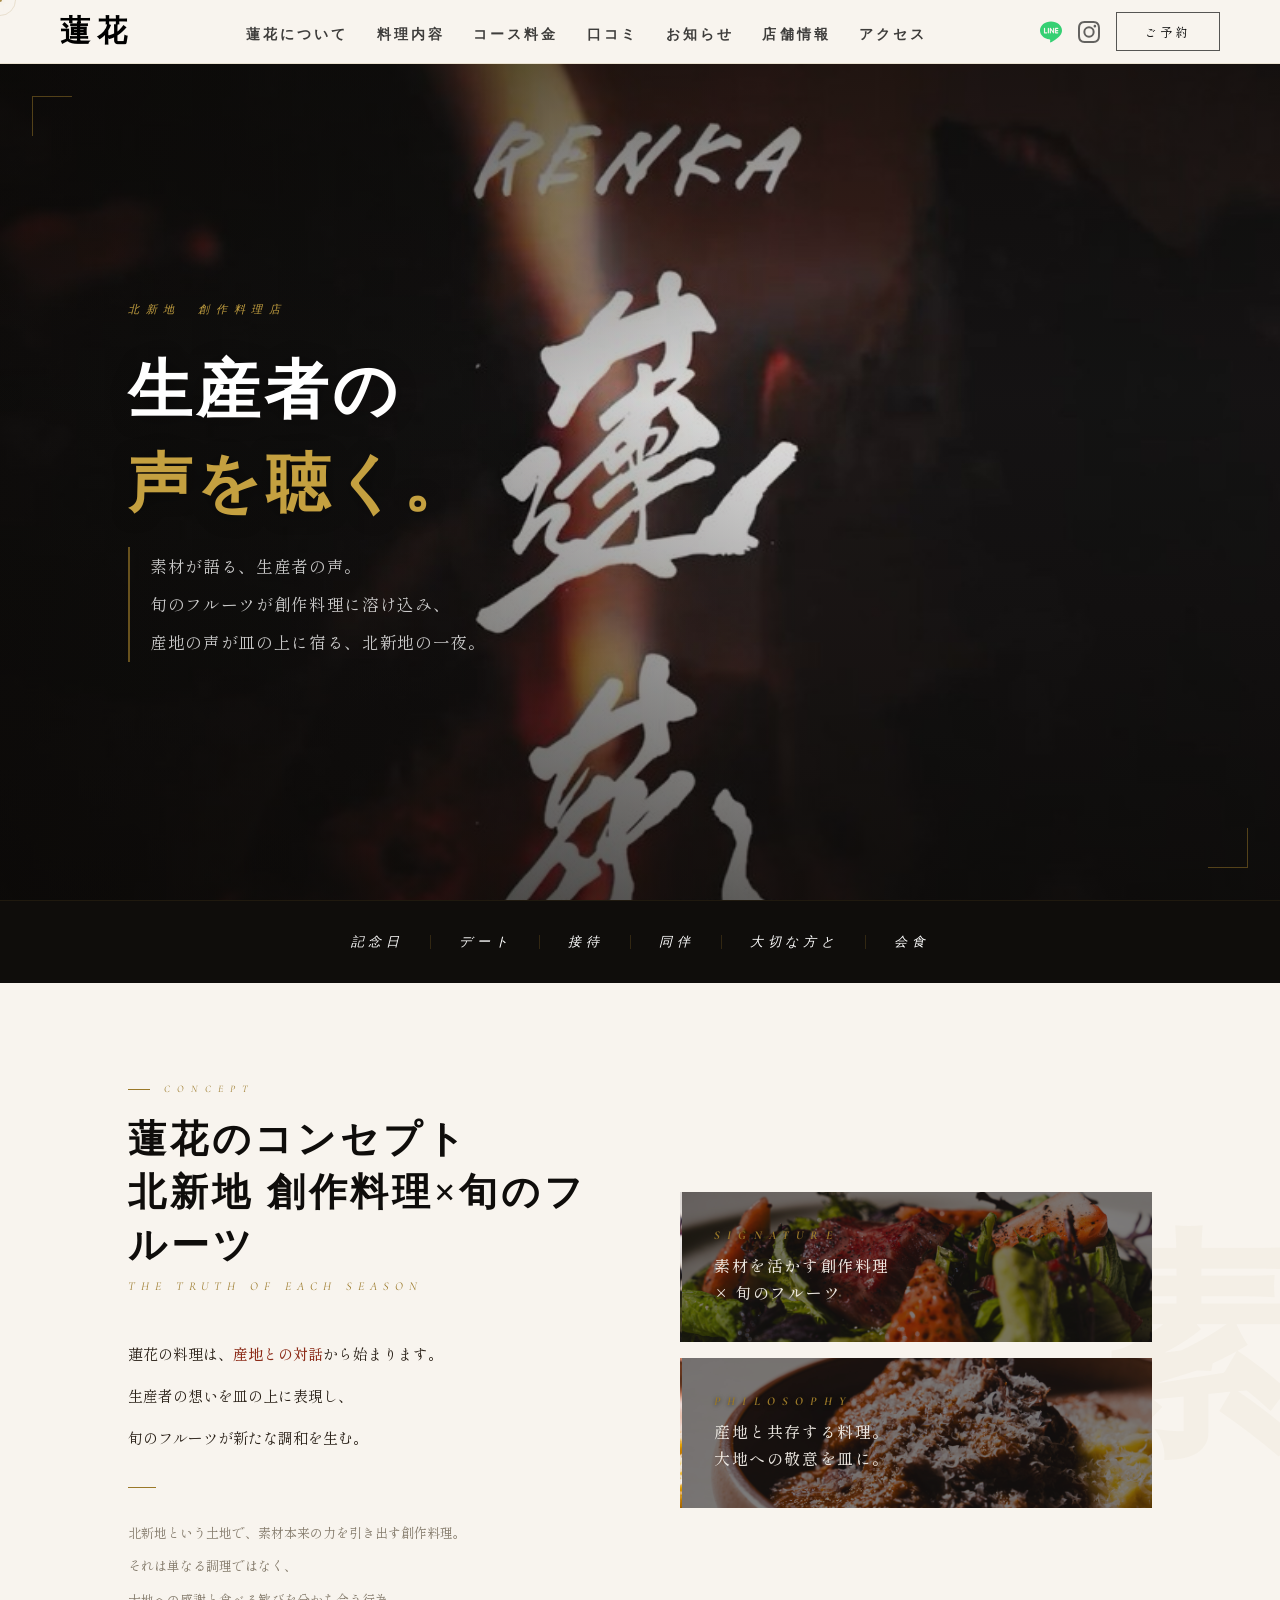
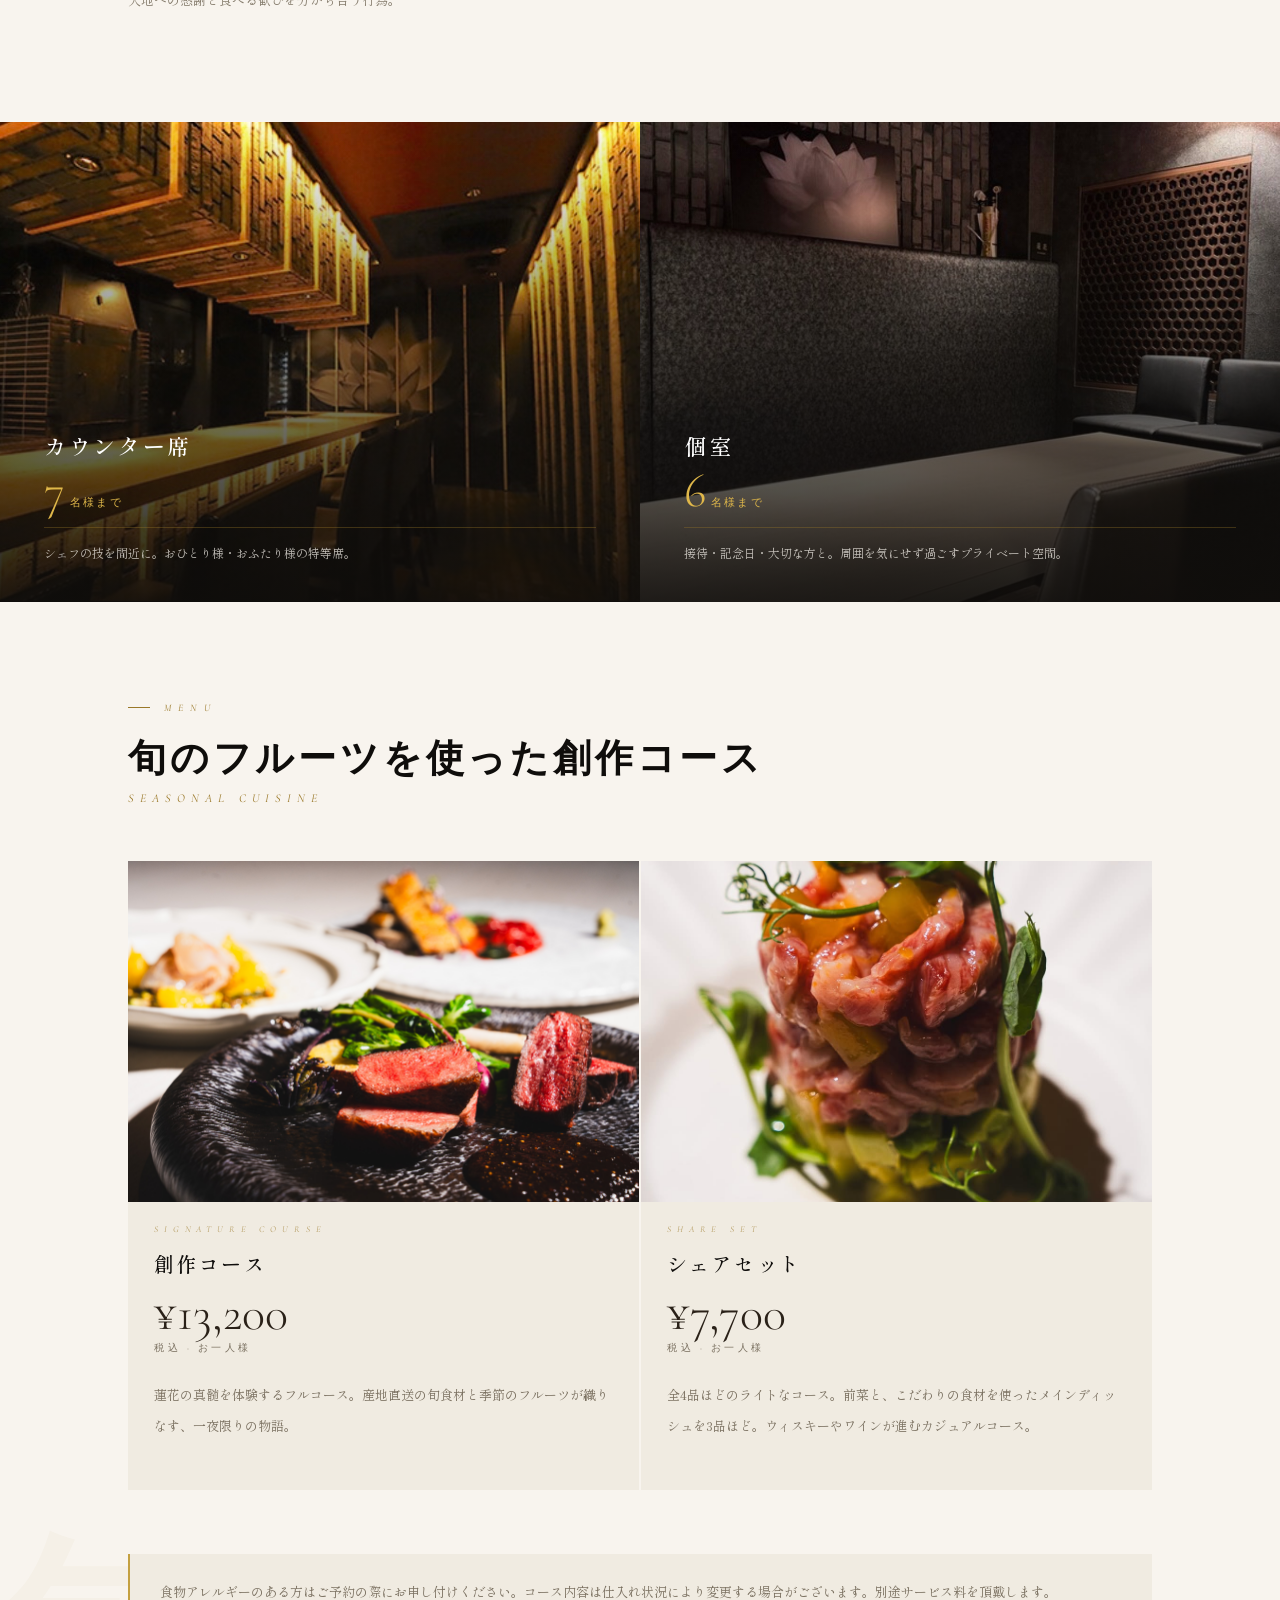
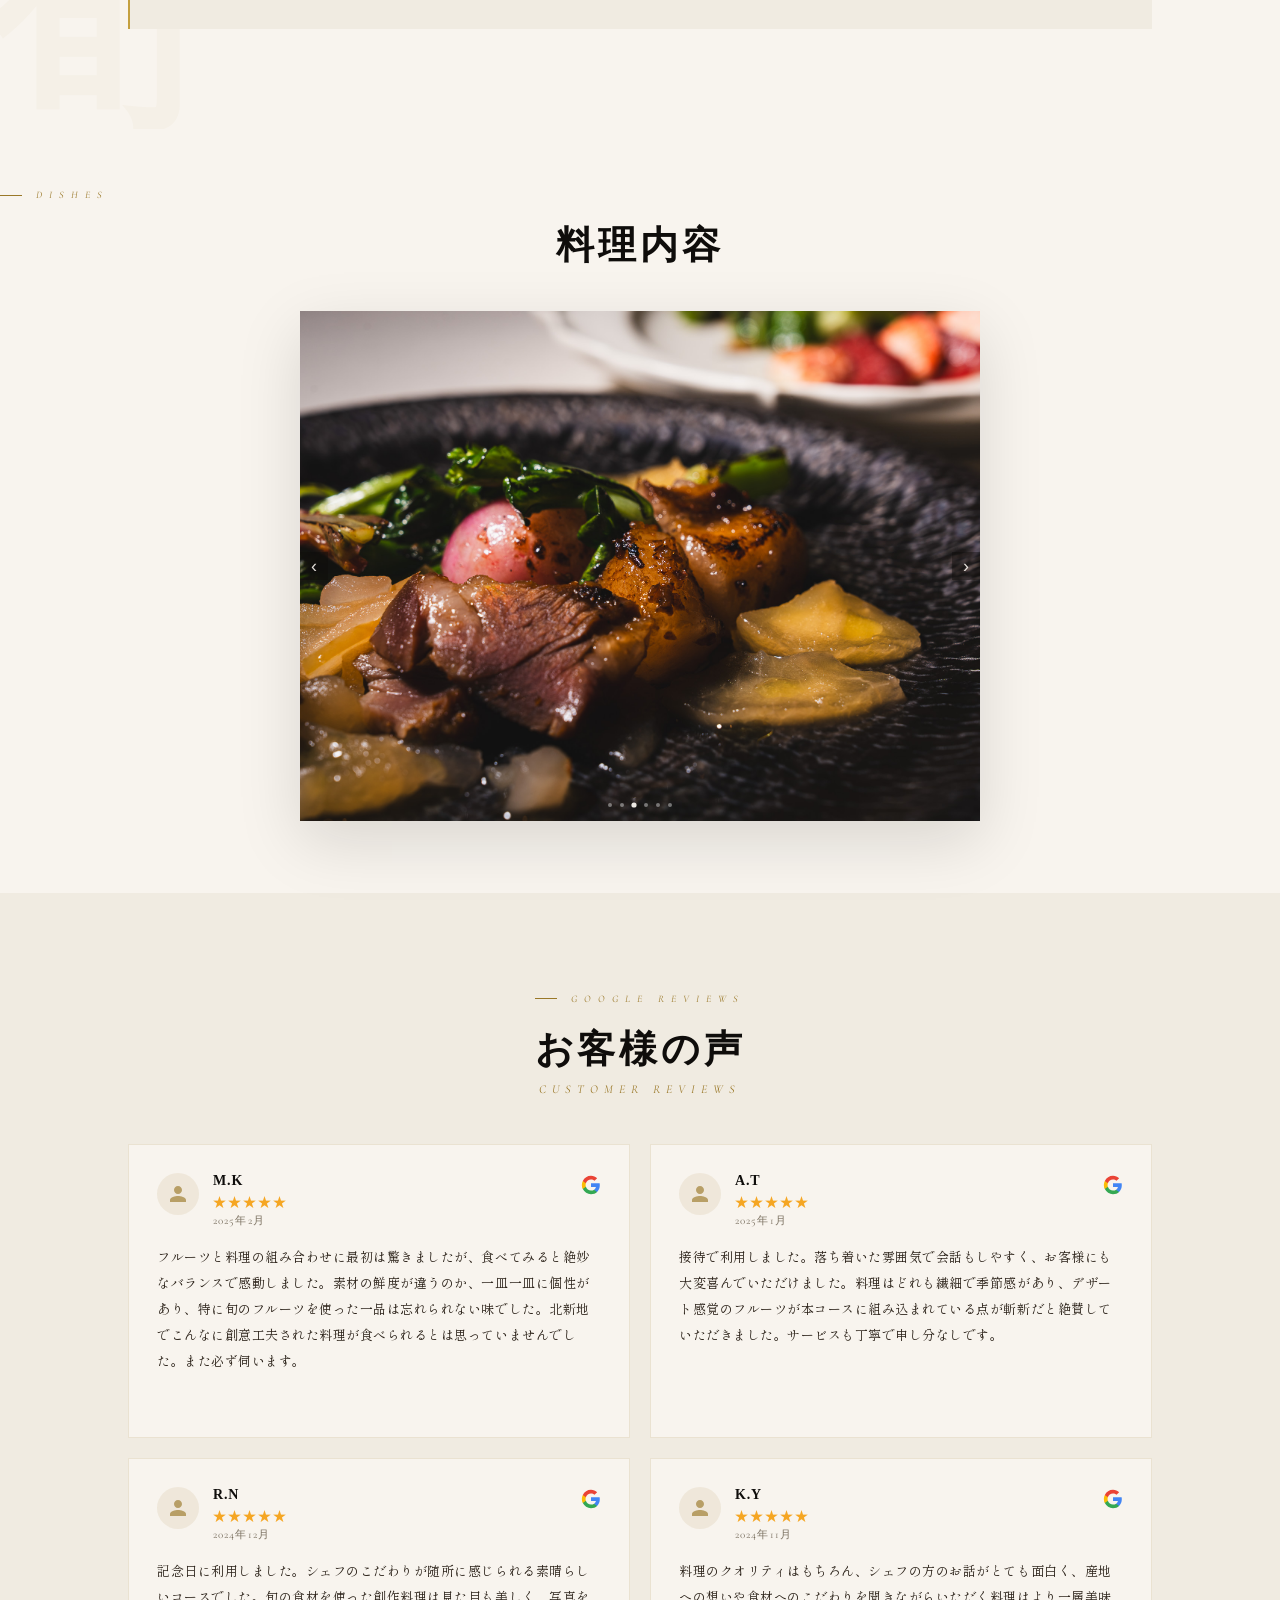
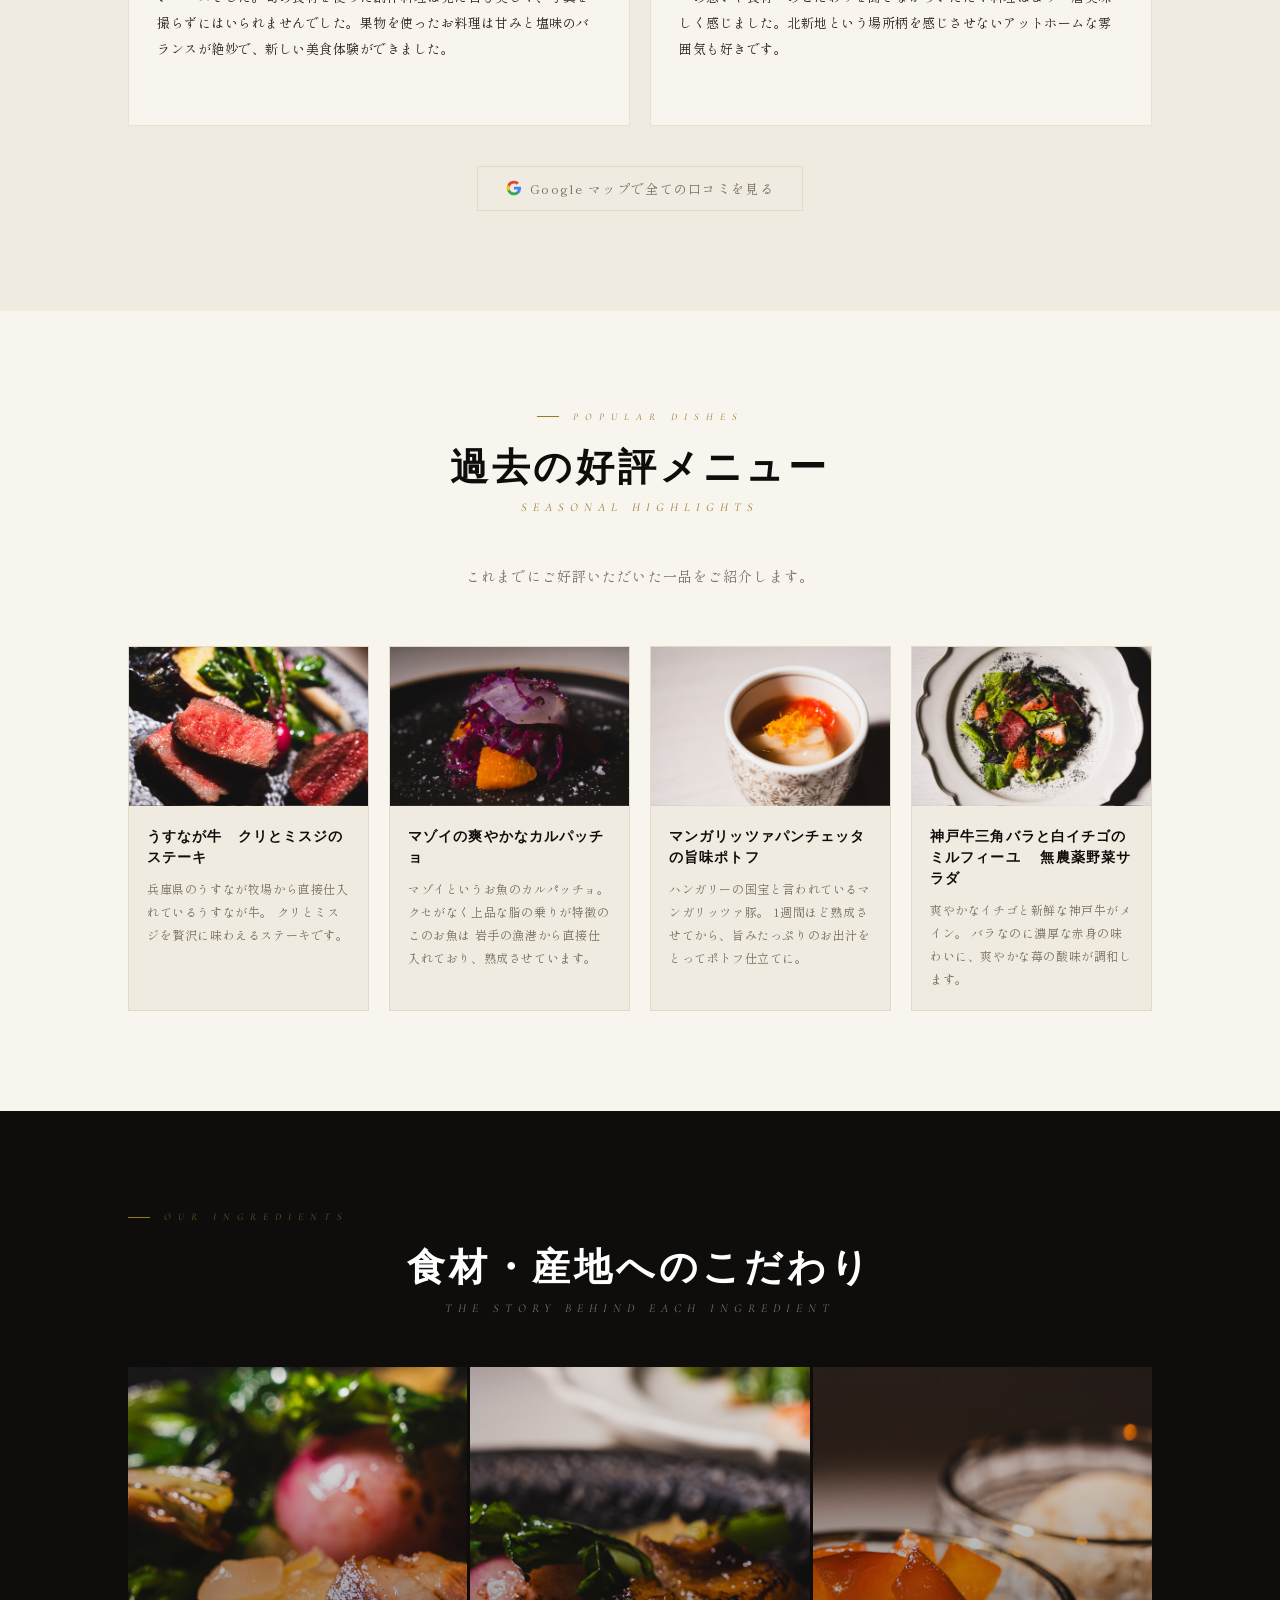
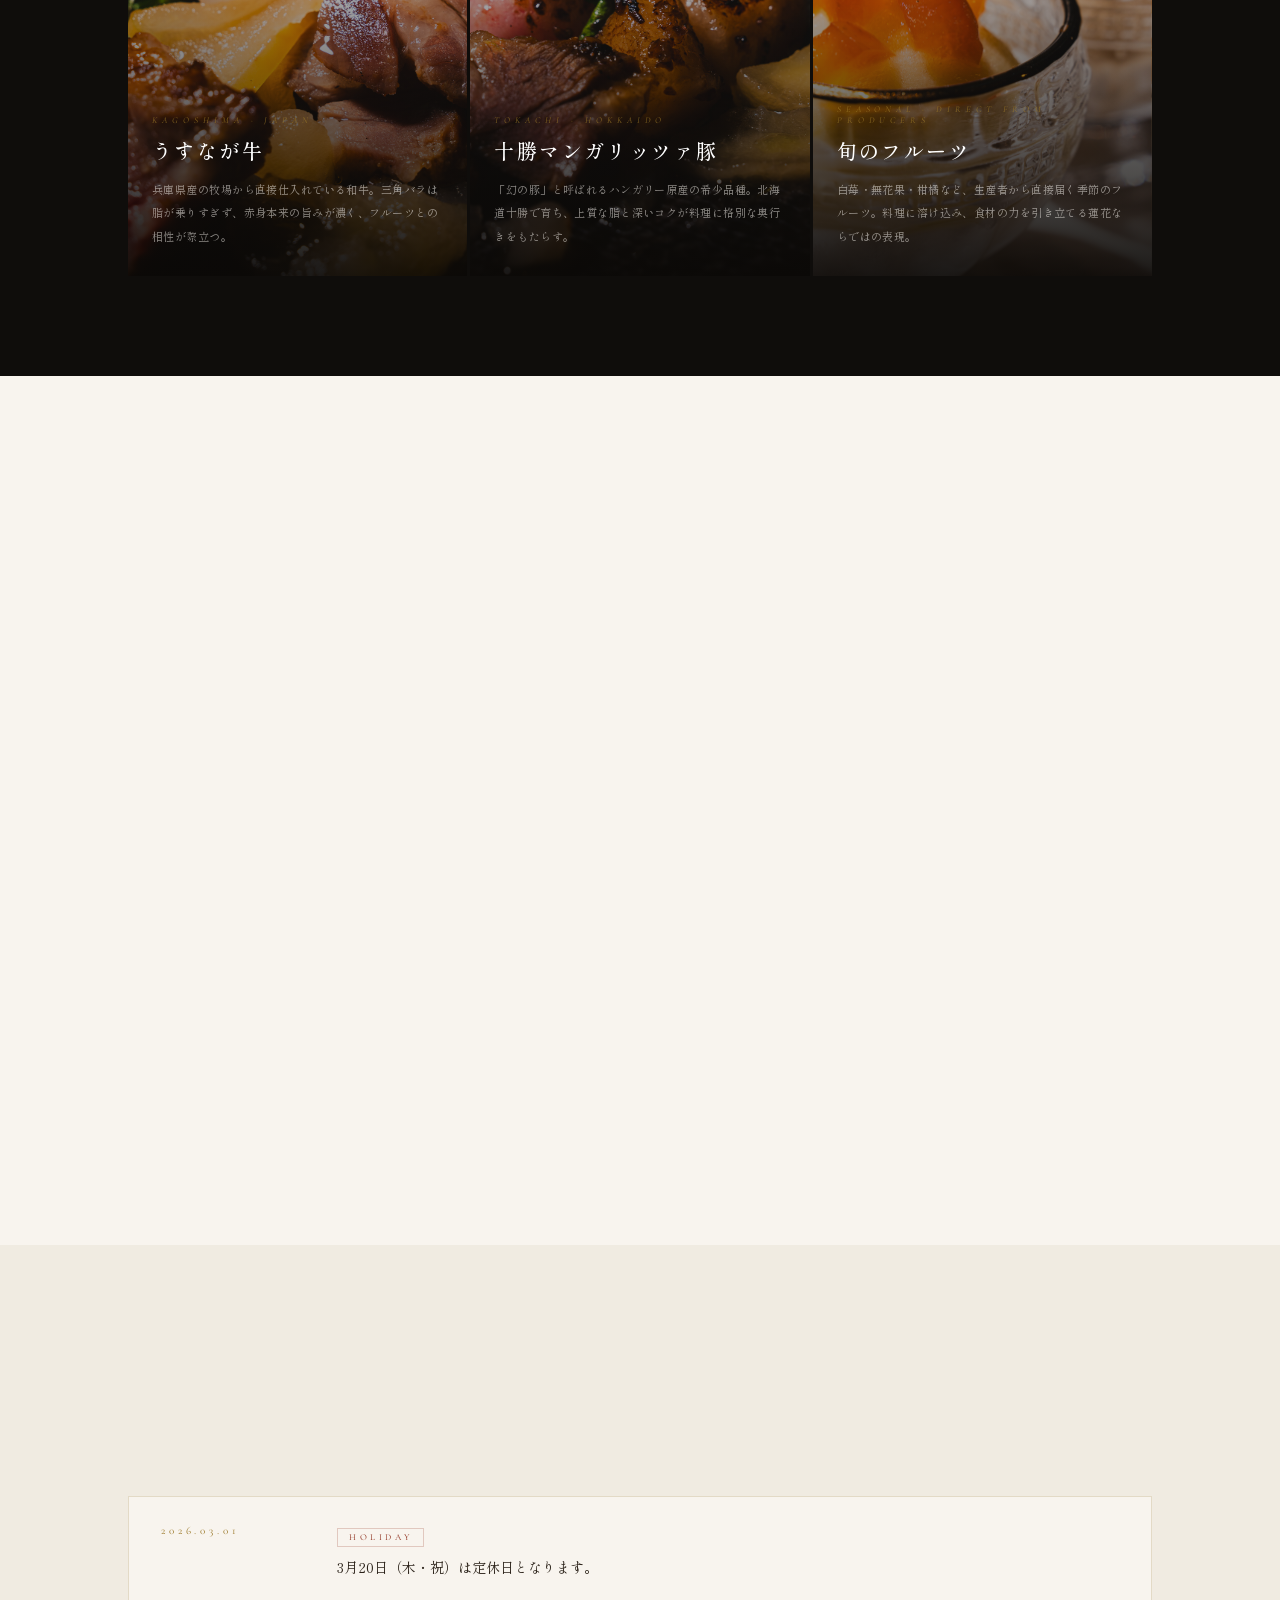
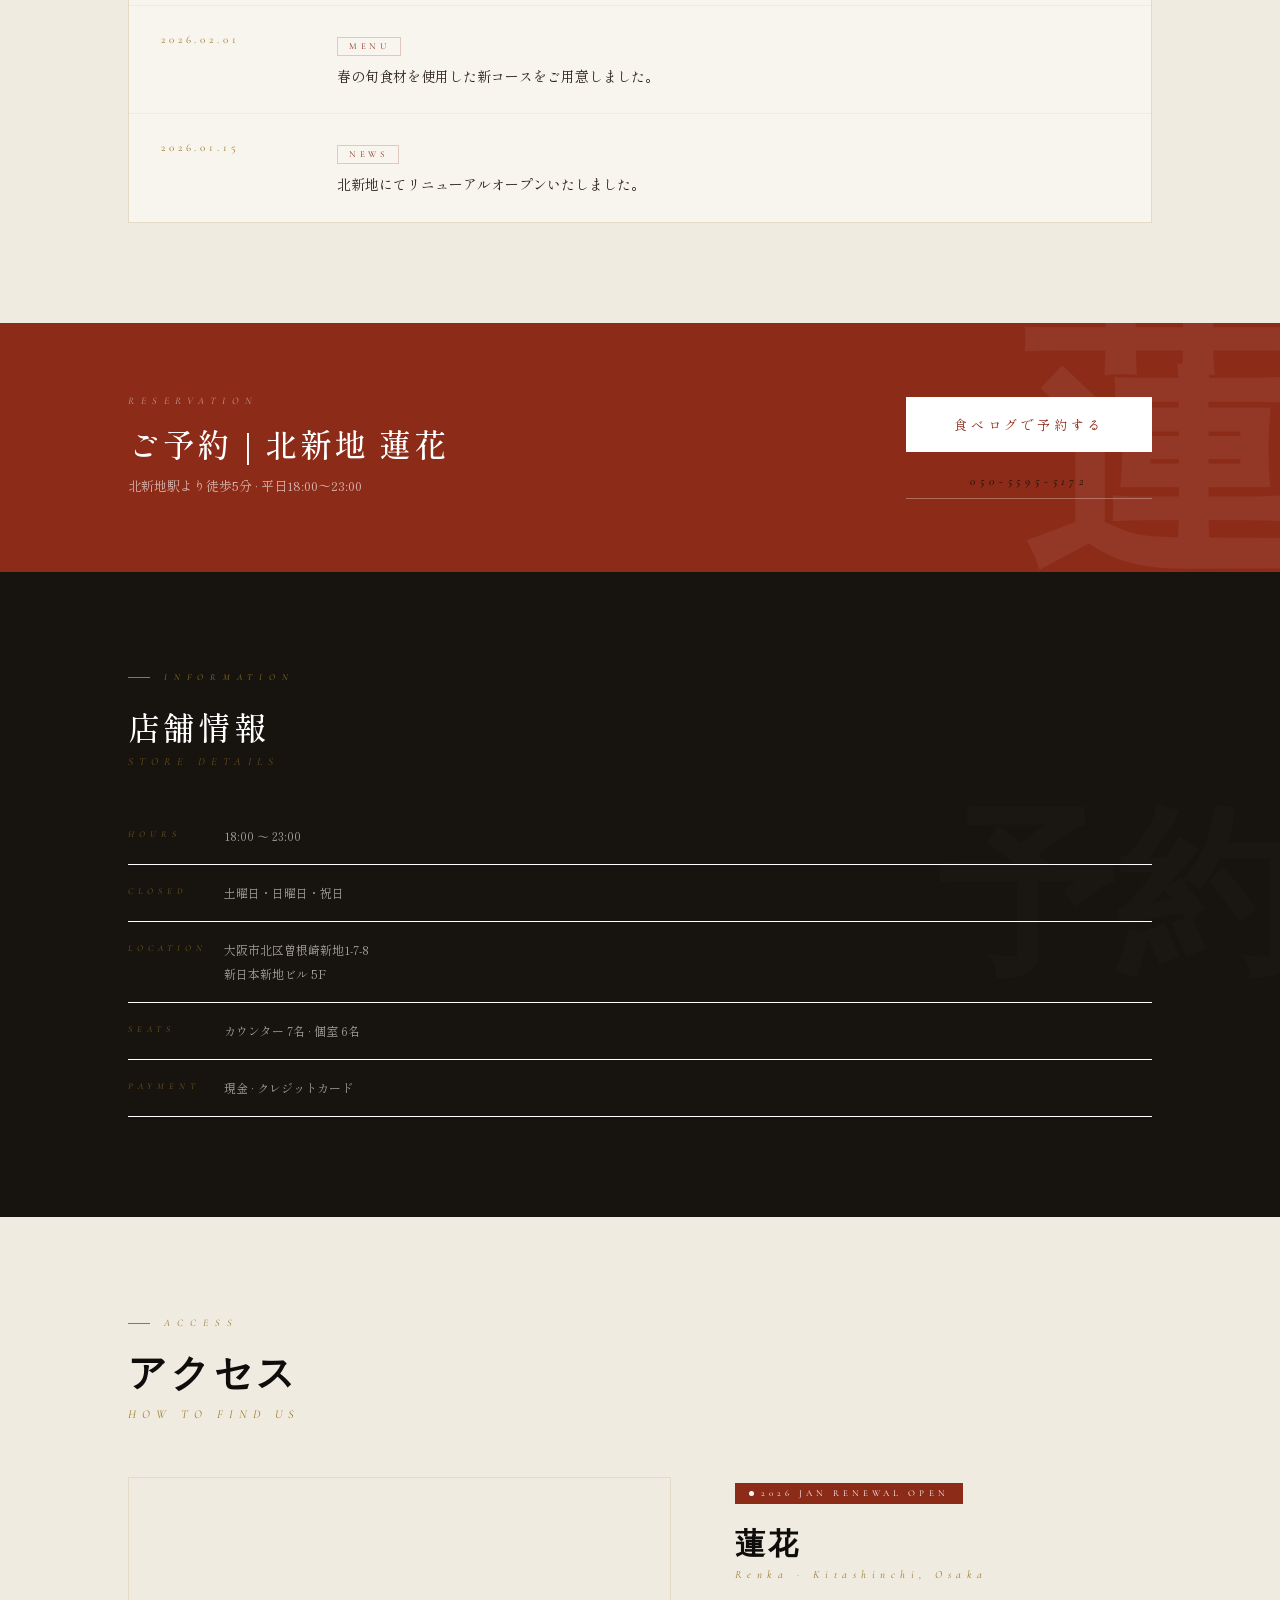
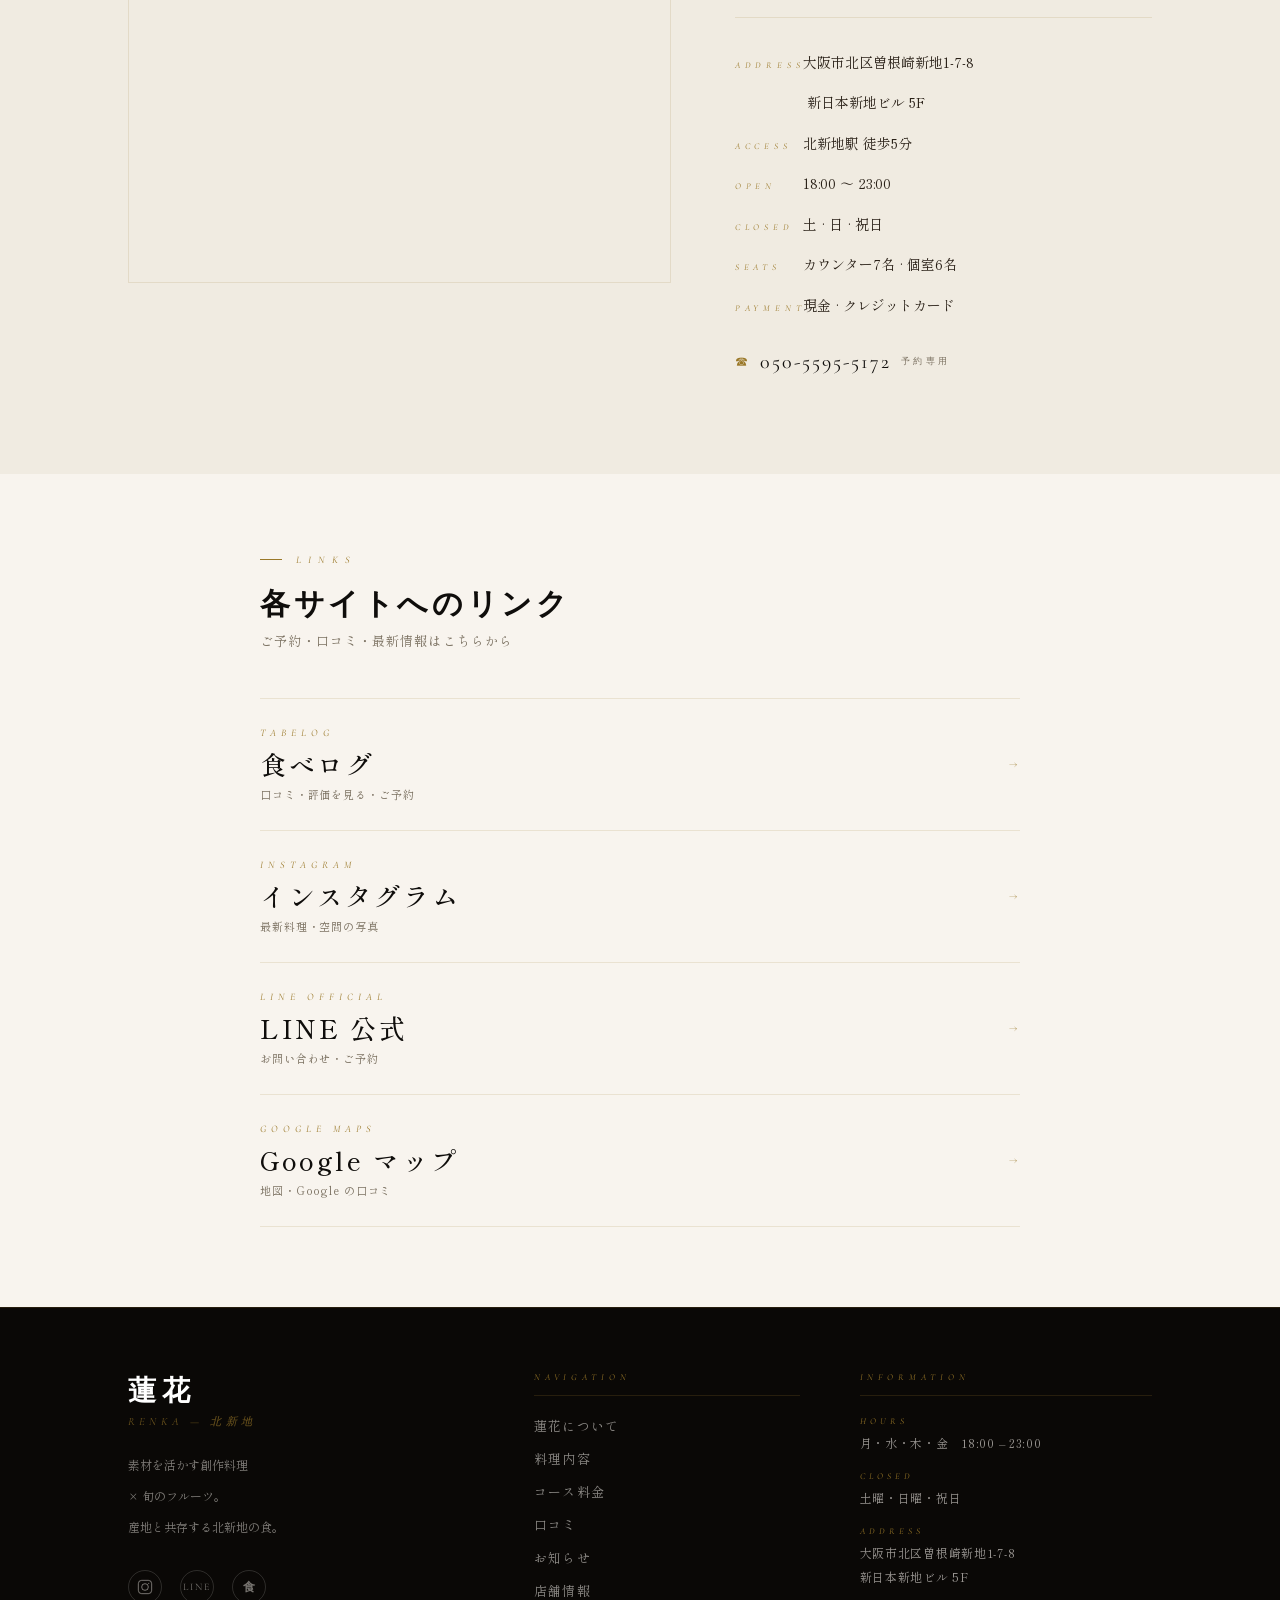
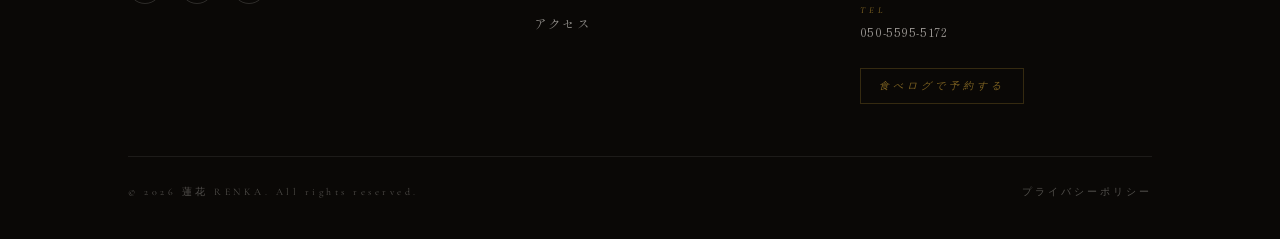
==== index.html @ 44a6dca4 "Optimize page speed: replace base64 images with external files index.html: 966KB → 50KB (94.8% reduc" ====
<!DOCTYPE html>
<html lang="ja">
<head>
<meta charset="UTF-8">
<meta name="viewport" content="width=device-width, initial-scale=1.0">
<title>蓮花 RENKA | 北新地 創作料理・旬のフルーツ</title>
<meta name="description" content="北新地の創作料理店「蓮花（RENKA）」。素材を活かす創作コース¥13,200〜。産地と共存する料理×旬のフルーツ。記念日・接待・デートに。北新地駅徒歩5分。">
<meta name="keywords" content="蓮花,RENKA,北新地,創作料理,旬のフルーツ,記念日,接待,大阪,北新地駅,曽根崎新地">
<meta name="robots" content="index, follow">
<link rel="canonical" href="https://renka-kitashinchi.com/">
<meta property="og:type" content="restaurant">
<meta property="og:title" content="蓮花 RENKA | 北新地 創作料理">
<meta property="og:description" content="素材を活かす創作料理×旬のフルーツ。産地と共存する料理。北新地駅徒歩5分。創作コース¥13,200〜。">
<meta property="og:url" content="https://renka-kitashinchi.com/">
<meta property="og:image" content="https://renka-kitashinchi.com/ogp.jpg">
<meta property="og:site_name" content="蓮花 RENKA">
<meta property="og:locale" content="ja_JP">
<meta name="twitter:card" content="summary_large_image">
<meta name="twitter:title" content="蓮花 RENKA | 北新地 創作料理">
<meta name="twitter:description" content="素材を活かす創作料理×旬のフルーツ。北新地駅徒歩5分。">
<meta name="twitter:image" content="https://renka-kitashinchi.com/ogp.jpg">
<script type="application/ld+json">
[
  {
    "@context": "https://schema.org",
    "@type": "Restaurant",
    "name": "蓮花",
    "alternateName": "RENKA",
    "description": "素材を活かす創作料理×旬のフルーツ。産地と共存する料理。北新地の創作料理店。記念日・接待・デートに。",
    "url": "https://renka-kitashinchi.com/",
    "telephone": "050-5595-5172",
    "address": {
      "@type": "PostalAddress",
      "streetAddress": "曽根崎新地1-7-8 新日本新地ビル5F",
      "addressLocality": "大阪市北区",
      "postalCode": "530-0002",
      "addressRegion": "大阪府",
      "addressCountry": "JP"
    },
    "geo": {"@type": "GeoCoordinates","latitude": 34.6984,"longitude": 135.4964},
    "image": [
      "https://renka-kitashinchi.com/ogp.jpg"
    ],
    "openingHoursSpecification": [
      {"@type": "OpeningHoursSpecification","dayOfWeek": ["Monday","Wednesday","Thursday","Friday"],"opens": "18:00","closes": "23:00"}
    ],
    "servesCuisine": ["創作料理","フレンチ","イタリアン","フルーツ料理"],
    "priceRange": "¥¥¥",
    "paymentAccepted": "現金, クレジットカード",
    "acceptsReservations": true,
    "currenciesAccepted": "JPY",
    "hasMap": "https://www.google.com/maps/search/蓮花+北新地+曽根崎新地",
    "hasMenu": {
      "@type": "Menu",
      "url": "https://renka-kitashinchi.com/#menu",
      "hasMenuSection": [
        {
          "@type": "MenuSection",
          "name": "創作コース",
          "url": "https://renka-kitashinchi.com/course-sousaku.html",
          "hasMenuItem": [{"@type": "MenuItem","name": "創作コース","url": "https://renka-kitashinchi.com/course-sousaku.html","offers": {"@type": "Offer","price": "13200","priceCurrency": "JPY","availability": "https://schema.org/InStock"}}]
        },
        {
          "@type": "MenuSection",
          "name": "シェアセット",
          "url": "https://renka-kitashinchi.com/course-share.html",
          "hasMenuItem": [{"@type": "MenuItem","name": "シェアセット","url": "https://renka-kitashinchi.com/course-share.html","offers": {"@type": "Offer","price": "7700","priceCurrency": "JPY","availability": "https://schema.org/InStock"}}]
        }
      ]
    },
    "sameAs": [
      "https://tabelog.com/osaka/A2701/A270101/27146515/",
      "https://www.instagram.com/renka_kitashinchi",
      "https://lin.ee/9zT6TUN"
    ]
  },
  {
    "@context": "https://schema.org",
    "@type": "BreadcrumbList",
    "itemListElement": [
      {"@type": "ListItem","position": 1,"name": "蓮花 RENKA","item": "https://renka-kitashinchi.com/"}
    ]
  }
]
</script>

<link rel="stylesheet" href="renka.css">

<script src="slideshow.js" defer>

</script>

<link rel="icon" href="data:image/svg+xml,<svg xmlns='http://www.w3.org/2000/svg' viewBox='0 0 100 100'><text y='.9em' font-size='90'>🌸</text></svg>">
<meta name="theme-color" content="#f8f4ee">
<meta name="format-detection" content="telephone=no">
<link rel="preload" href="renka.css" as="style">
<link rel="preconnect" href="https://fonts.googleapis.com">
<link rel="preconnect" href="https://fonts.gstatic.com" crossorigin>
<link rel="preload" href="https://fonts.googleapis.com/css2?family=Cormorant+Garamond:ital,wght@0,300;0,400;1,300;1,400&family=Shippori+Mincho+B1:wght@400;500;600&family=Shippori+Mincho:wght@400;500&family=Zen+Old+Mincho:wght@400&display=swap" as="style" onload="this.onload=null;this.rel='stylesheet'">
<noscript><link href="https://fonts.googleapis.com/css2?family=Cormorant+Garamond:ital,wght@0,300;0,400;1,300;1,400&family=Shippori+Mincho+B1:wght@400;500;600&family=Shippori+Mincho:wght@400;500&family=Zen+Old+Mincho:wght@400&display=swap" rel="stylesheet"></noscript>

<script>if(sessionStorage.getItem('fromCoursePage')){sessionStorage.removeItem('fromCoursePage');document.documentElement.classList.add('skip-loader');}</script>
</head>
<body>

<a href="#main-content" class="skip-link">メインコンテンツへスキップ</a>
<div id="cd"><div id="cdi"></div></div>
<div id="cr"><div id="cri"></div></div>
<!-- LOADER -->
<div id="loader">
  <video id="loader-video" src="動画/Video Project 1.mp4" autoplay muted playsinline loop></video>
  <div id="loader-lotus">
    <svg viewBox="0 0 300 300" xmlns="http://www.w3.org/2000/svg">
      <defs>
        <radialGradient id="pg" cx="50%" cy="75%" r="60%">
          <stop offset="0%" stop-color="#f0c8b8"/>
          <stop offset="100%" stop-color="#c05870"/>
        </radialGradient>
        <radialGradient id="lg" cx="50%" cy="50%" r="50%">
          <stop offset="0%" stop-color="#8ab878"/>
          <stop offset="100%" stop-color="#3a6830"/>
        </radialGradient>
      </defs>
      <!-- 外花びら6枚 -->
      <g transform="translate(150,165)">
        <ellipse cx="0" cy="-62" rx="18" ry="56" fill="url(#pg)" opacity=".85" transform="rotate(0)"/>
        <ellipse cx="0" cy="-62" rx="18" ry="56" fill="url(#pg)" opacity=".8"  transform="rotate(60)"/>
        <ellipse cx="0" cy="-62" rx="18" ry="56" fill="url(#pg)" opacity=".85" transform="rotate(120)"/>
        <ellipse cx="0" cy="-62" rx="18" ry="56" fill="url(#pg)" opacity=".8"  transform="rotate(180)"/>
        <ellipse cx="0" cy="-62" rx="18" ry="56" fill="url(#pg)" opacity=".85" transform="rotate(240)"/>
        <ellipse cx="0" cy="-62" rx="18" ry="56" fill="url(#pg)" opacity=".8"  transform="rotate(300)"/>
        <!-- 内花びら6枚 -->
        <ellipse cx="0" cy="-44" rx="13" ry="40" fill="#f4dcd0" opacity=".75" transform="rotate(30)"/>
        <ellipse cx="0" cy="-44" rx="13" ry="40" fill="#f4dcd0" opacity=".75" transform="rotate(90)"/>
        <ellipse cx="0" cy="-44" rx="13" ry="40" fill="#f4dcd0" opacity=".75" transform="rotate(150)"/>
        <ellipse cx="0" cy="-44" rx="13" ry="40" fill="#f4dcd0" opacity=".75" transform="rotate(210)"/>
        <ellipse cx="0" cy="-44" rx="13" ry="40" fill="#f4dcd0" opacity=".75" transform="rotate(270)"/>
        <ellipse cx="0" cy="-44" rx="13" ry="40" fill="#f4dcd0" opacity=".75" transform="rotate(330)"/>
        <!-- 花心 -->
        <circle cx="0" cy="0" r="16" fill="#c4a040" opacity=".5"/>
        <circle cx="0" cy="0" r="8"  fill="#e8c860" opacity=".65"/>
      </g>
      <!-- 葉 -->
      <ellipse cx="90"  cy="255" rx="42" ry="16" fill="url(#lg)" opacity=".45" transform="rotate(-28,90,255)"/>
      <ellipse cx="210" cy="255" rx="42" ry="16" fill="url(#lg)" opacity=".45" transform="rotate(28,210,255)"/>
      <!-- 茎 -->
      <line x1="150" y1="175" x2="150" y2="285" stroke="#4a7840" stroke-width="2.5" opacity=".35"/>
    </svg>
  </div>
  <div class="ld-content">
    <div class="ld-en">蓮花</div>
    <div class="ld-bar"></div>
    <div class="ld-sub">Kitashinchi · Creative Cuisine · Osaka</div>
  </div>
</div>

<!-- NAV -->
<nav id="nav">
  <button class="nlogo" onclick="window.scrollTo({top:0,behavior:'smooth'})" style="background:none;border:none;cursor:pointer;padding:0">
    <div style="position:relative">
      <span class="nlogo-t" id="nav-logo-text">蓮花</span>
    </div>
  </button>
  
  <button class="nav-hamburger" id="nav-hamburger" aria-label="メニュー" aria-expanded="false">
    <span></span>
    <span></span>
    <span></span>
  </button>

  <!-- ドロワーメニュー -->
  <div class="nav-drawer" id="nav-drawer">
    <ul class="nav-drawer-links">
      <li>
        <a href="#concept" class="nav-drawer-link">
          <span class="nav-en">Concept</span>
          <span class="nav-ja">蓮花について</span>
        </a>
      </li>
      <li>
        <a href="#gallery" class="nav-drawer-link">
          <span class="nav-en">Dishes</span>
          <span class="nav-ja">料理内容</span>
        </a>
      </li>
      <li>
        <a href="#menu" class="nav-drawer-link">
          <span class="nav-en">Course</span>
          <span class="nav-ja">コース料金</span>
        </a>
      </li>
      <li>
        <a href="#reviews" class="nav-drawer-link">
          <span class="nav-en">Reviews</span>
          <span class="nav-ja">口コミ</span>
        </a>
      </li>
      <li>
        <a href="#news" class="nav-drawer-link">
          <span class="nav-en">News</span>
          <span class="nav-ja">お知らせ</span>
        </a>
      </li>
      <li>
        <a href="#rsv" class="nav-drawer-link">
          <span class="nav-en">Information</span>
          <span class="nav-ja">店舗情報</span>
        </a>
      </li>
      <li>
        <a href="#access" class="nav-drawer-link">
          <span class="nav-en">Access</span>
          <span class="nav-ja">アクセス</span>
        </a>
      </li>
    </ul>
  </div>


    <ul class="nav-links">
    <li><a href="#concept" class="nav-link">蓮花について</a></li>
    <li><a href="#gallery" class="nav-link">料理内容</a></li>
    <li><a href="#menu" class="nav-link">コース料金</a></li>
    <li><a href="#reviews" class="nav-link">口コミ</a></li>
    <li><a href="#news" class="nav-link">お知らせ</a></li>
    <li><a href="#rsv" class="nav-link">店舗情報</a></li>
    <li><a href="#access" class="nav-link">アクセス</a></li>
  </ul>

  <div style="display:flex;align-items:center;gap:16px" class ="nav-icon">
    <a href="https://lin.ee/9zT6TUN" target="_blank" rel="noopener" class="nav-line" aria-label="LINE公式" style="color:#06c755;opacity:.8;transition:opacity .3s;display:flex;align-items:center">
      <svg width="22" height="22" viewBox="0 0 24 24" xmlns="http://www.w3.org/2000/svg" fill="currentColor" aria-hidden="true"><path d="M19.365 9.863c.349 0 .63.285.63.631 0 .345-.281.63-.63.63H17.61v1.125h1.755c.349 0 .63.283.63.63 0 .344-.281.629-.63.629h-2.386c-.345 0-.627-.285-.627-.629V8.108c0-.345.282-.63.63-.63h2.386c.349 0 .63.285.63.63 0 .349-.281.63-.63.63H17.61v1.125h1.755zm-3.855 3.016c0 .27-.174.51-.432.596-.064.021-.133.031-.199.031-.211 0-.391-.09-.51-.25l-2.443-3.317v2.94c0 .344-.279.629-.631.629-.346 0-.626-.285-.626-.629V8.108c0-.27.173-.51.43-.595.06-.023.136-.033.194-.033.195 0 .375.104.495.254l2.462 3.33V8.108c0-.345.282-.63.63-.63.345 0 .63.285.63.63v4.771zm-5.741 0c0 .344-.282.629-.631.629-.345 0-.627-.285-.627-.629V8.108c0-.345.282-.63.627-.63.349 0 .631.285.631.63v4.771zm-2.466.629H4.917c-.345 0-.63-.285-.63-.629V8.108c0-.345.285-.63.63-.63.348 0 .63.285.63.63v4.141h1.756c.348 0 .629.283.629.63 0 .344-.282.629-.629.629M24 10.314C24 4.943 18.615.572 12 .572S0 4.943 0 10.314c0 4.811 4.27 8.842 10.035 9.608.391.082.923.258 1.058.59.12.301.079.766.038 1.08l-.164 1.02c-.045.301-.24 1.186 1.049.645 1.291-.539 6.916-4.078 9.436-6.975C23.176 14.393 24 12.458 24 10.314"/></svg>
    </a>
    <a href="https://www.instagram.com/renka_kitashinchi" target="_blank" rel="noopener" class="nav-ig" aria-label="Instagram">
      <svg width="22" height="22" viewBox="0 0 24 24" xmlns="http://www.w3.org/2000/svg" fill="currentColor" aria-hidden="true"><path d="M12 2.163c3.204 0 3.584.012 4.85.07 3.252.148 4.771 1.691 4.919 4.919.058 1.265.069 1.645.069 4.849 0 3.205-.012 3.584-.069 4.849-.149 3.225-1.664 4.771-4.919 4.919-1.266.058-1.644.07-4.85.07-3.204 0-3.584-.012-4.849-.07-3.26-.149-4.771-1.699-4.919-4.92-.058-1.265-.07-1.644-.07-4.849 0-3.204.013-3.583.07-4.849.149-3.227 1.664-4.771 4.919-4.919 1.266-.057 1.645-.069 4.849-.069zM12 0C8.741 0 8.333.014 7.053.072 2.695.272.273 2.69.073 7.052.014 8.333 0 8.741 0 12c0 3.259.014 3.668.072 4.948.2 4.358 2.618 6.78 6.98 6.98C8.333 23.986 8.741 24 12 24c3.259 0 3.668-.014 4.948-.072 4.354-.2 6.782-2.618 6.979-6.98.059-1.28.073-1.689.073-4.948 0-3.259-.014-3.667-.072-4.947-.196-4.354-2.617-6.78-6.979-6.98C15.668.014 15.259 0 12 0zm0 5.838a6.162 6.162 0 100 12.324 6.162 6.162 0 000-12.324zM12 16a4 4 0 110-8 4 4 0 010 8zm6.406-11.845a1.44 1.44 0 100 2.881 1.44 1.44 0 000-2.881z"/></svg>
    </a>
    <a href="https://tabelog.com/osaka/A2701/A270101/27146515/" target="_blank" rel="noopener" class="ncta">ご予約</a>
  </div>
</nav>



<main id="main-content">
<!-- HERO -->
<section id="hero">
  <!-- 背景: 動画フルスクリーン -->
  <div class="hero-r">
    <video
      id="hero-video"
      class="hero-video"
      autoplay
      muted
      loop
      playsinline
      preload="metadata"
      poster="写真/hero-poster.jpg"
    >
      <source src="動画/Video Project 2.mp4" type="video/mp4">
    </video>
    <div class="hero-overlay"></div>
    <div class="hero-frame-tl"></div>
    <div class="hero-frame-br"></div>
  </div>
  <!-- テキストオーバーレイ（中央：タイトル） -->
  <div class="hero-l">
    <h1 class="seo-h1">蓮花（RENKA）北新地の創作料理店 | 旬のフルーツを使ったコース料理 大阪・北新地</h1>
    <div class="h-kicker">北新地　創作料理店</div>
    <p class="h-title"><span class="h-title-1">生産者の</span><em class="h-title-2">声を聴く。</em></p>
  </div>
  <!-- テキストオーバーレイ（下部：コンセプト） -->
  <div class="hero-b">
    <p class="h-concept">素材が語る、生産者の声。<br>旬のフルーツが創作料理に溶け込み、<br>産地の声が皿の上に宿る、北新地の一夜。</p>
  </div>
  <div class="sh"><span class="sh-t">Scroll</span><div class="sh-b"></div></div>
</section>
<!-- OCCASIONS BAND -->
<div id="occasions">
  <div class="occ-list">
    <span class="occ-item">記念日</span>
    <span class="occ-item">デート</span>
    <span class="occ-item">接待</span>
    <span class="occ-item">同伴</span>
    <span class="occ-item">大切な方と</span>
    <span class="occ-item">会食</span>
  </div>
</div>

<!-- CONCEPT -->
<section id="concept" aria-label="コンセプト">
  <div class="cwm">素</div>
  <div>
    <div class="slbl rv">Concept</div>
    <h2 class="sjp rv d1">蓮花のコンセプト<br>北新地 創作料理×旬のフルーツ</h2>
    <p class="sen rv d2">The Truth of Each Season</p>
    <p class="concept-body rv d2">蓮花の料理は、<strong>産地との対話</strong>から始まります。<br>生産者の想いを皿の上に表現し、<br>旬のフルーツが新たな調和を生む。</p>
    <div class="concept-hr rv d3"></div>
    <p class="concept-sub rv d3">北新地という土地で、素材本来の力を引き出す創作料理。<br>それは単なる調理ではなく、<br>大地への感謝と食べる歓びを分かち合う行為。</p>
  </div>
  <div class="concept-vis">
    <div class="cv-card rv d2" data-cv-bg="写真/DSC09659.jpg">
      <p class="cv-card-en">Signature</p>
      <p class="cv-card-jp">素材を活かす創作料理<br>× 旬のフルーツ</p>
    </div>
    <div class="cv-card cv-dark rv d3" data-cv-bg="写真/DSC09767.jpg">
      <p class="cv-card-en">Philosophy</p>
      <p class="cv-card-jp">産地と共存する料理。<br>大地への敬意を皿に。</p>
    </div>
  </div>
</section>

<!-- ROOMS -->
<section id="rooms" aria-label="お席について">
  <div class="rcard">
    <div class="rcard-bg" id="room-1" style="background-image:url(写真/room-1.jpg)"></div>
    <div class="rcard-ov"></div>
    <div class="rcard-info rv d2">
      <p class="rcard-name">カウンター席</p>
      <div class="rcard-cap"><strong>7</strong><span>名様まで</span></div>
      <p class="rcard-desc">シェフの技を間近に。おひとり様・おふたり様の特等席。</p>
    </div>
  </div>
  <div class="rcard">
    <div class="rcard-bg" id="room-0" style="background-image:url(写真/room-0.jpg)"></div>
    <div class="rcard-ov"></div>
    <div class="rcard-info rv">
      <p class="rcard-name">個室</p>
      <div class="rcard-cap"><strong>6</strong><span>名様まで</span></div>
      <p class="rcard-desc">接待・記念日・大切な方と。周囲を気にせず過ごすプライベート空間。</p>
    </div>
  </div>
</section>
</section>


<!-- MENU -->
<section id="menu" aria-label="お料理・メニュー">
  <div class="menu-wm">旬</div>
  <div class="menu-card">
  <div style="margin-bottom:56px">
    <div class="slbl rv">Menu</div>
    <h2 class="sjp rv d1">旬のフルーツを使った創作コース</h2>
    <p class="sen rv d2">Seasonal Cuisine</p>
  </div>

  <!-- コース概要 -->
  <div class="mgrid" style="margin-bottom:64px">
    <a href="course-sousaku.html" class="mi rv d1 mi-link" data-mi-bg="写真/DSC07740.jpg">
      <div class="mi-photo"></div>
      <div class="mi-text">
        <p class="mi-en">Signature Course</p>
        <h3 class="mi-name">創作コース</h3>
        <p class="mi-p">¥13,200</p>
        <p class="mi-ptax">税込 · お一人様</p>
        <p class="mi-desc">蓮花の真髄を体験するフルコース。産地直送の旬食材と季節のフルーツが織りなす、一夜限りの物語。</p>
        <span class="mi-arrow">詳細を見る →</span>
      </div>
    </a>
    <a href="course-share.html" class="mi rv d2 mi-link" data-mi-bg="写真/dish-2.jpg">
      <div class="mi-photo"></div>
      <div class="mi-text">
        <p class="mi-en">Share Set</p>
        <h3 class="mi-name">シェアセット</h3>
        <p class="mi-p">¥7,700</p>
        <p class="mi-ptax">税込 · お一人様</p>
        <p class="mi-desc">全4品ほどのライトなコース。前菜と、こだわりの食材を使ったメインディッシュを3品ほど。ウィスキーやワインが進むカジュアルコース。</p>
        <span class="mi-arrow">詳細を見る →</span>
      </div>
    </a>
  </div>

  <div class="mnote rv d3" style="margin-top:32px">食物アレルギーのある方はご予約の際にお申し付けください。コース内容は仕入れ状況により変更する場合がございます。別途サービス料を頂戴します。</div>
  </div><!-- /.menu-card -->
</section>

<!-- GALLERY -->
<section id="gallery" aria-label="料理ギャラリー">
  <div style="text-align:center;padding:60px 0 32px">
    <div class="slbl rv">Dishes</div>
    <h2 class="sjp rv d1">料理内容</h2>
  </div>
  <div class="dish-slider">
    <div class="dish-slide active" style="background-image:url(写真/DSC07699.jpg)"></div>
    <div class="dish-slide" style="background-image:url(写真/DSC09683.jpg)"></div>
    <div class="dish-slide" style="background-image:url(写真/DSC09827.jpg)"></div>
    <div class="dish-slide" style="background-image:url(写真/DSC09659.jpg)"></div>
    <div class="dish-slide" style="background-image:url(写真/DSC09817-2.jpg)"></div>
    <div class="dish-slide" style="background-image:url(写真/DSC07749.jpg)"></div>
    <button class="dish-prev" aria-label="前の写真">&#8249;</button>
    <button class="dish-next" aria-label="次の写真">&#8250;</button>
    <div class="dish-dots">
      <span class="dish-dot active"></span>
      <span class="dish-dot"></span>
      <span class="dish-dot"></span>
      <span class="dish-dot"></span>
      <span class="dish-dot"></span>
      <span class="dish-dot"></span>
    </div>
  </div>
</section>


<!-- GALLERY LIGHTBOX -->
<div id="gallery-lightbox" aria-hidden="true" role="dialog" aria-label="料理写真">
  <div id="lbox-backdrop"></div>
  <img id="lbox-img" src="" alt="料理写真">
  <button id="lbox-close" aria-label="閉じる">×</button>
  <button id="lbox-prev" aria-label="前の写真">&#8249;</button>
  <button id="lbox-next" aria-label="次の写真">&#8250;</button>
</div>

<!-- REVIEWS -->
<section id="reviews" aria-label="お客様の声">
  <div class="sec-head rv">
    <div class="slbl">Google Reviews</div>
    <h2 class="sjp">お客様の声</h2>
    <p class="sen">Customer Reviews</p>
  </div>

  <div class="gr-grid">

    <!-- カード 1 -->
    <div class="gr-card rv d1">
      <div class="gr-header">
        <div class="gr-avatar"><svg viewBox="0 0 24 24" fill="currentColor" width="20" height="20" aria-hidden="true"><path d="M12 12c2.7 0 4.8-2.1 4.8-4.8S14.7 2.4 12 2.4 7.2 4.5 7.2 7.2 9.3 12 12 12zm0 2.4c-3.2 0-9.6 1.6-9.6 4.8v2.4h19.2v-2.4c0-3.2-6.4-4.8-9.6-4.8z"/></svg></div>
        <div class="gr-meta">
          <p class="gr-name">M.K</p>
          <div class="gr-stars" aria-label="5点中5点">★★★★★</div>
          <p class="gr-date">2025年2月</p>
        </div>
        <svg class="gr-glogo" viewBox="0 0 24 24" xmlns="http://www.w3.org/2000/svg" aria-label="Google">
          <path d="M22.56 12.25c0-.78-.07-1.53-.2-2.25H12v4.26h5.92c-.26 1.37-1.04 2.53-2.21 3.31v2.77h3.57C21.36 18.34 22.56 15.52 22.56 12.25z" fill="#4285F4"/>
          <path d="M12 23c2.97 0 5.46-.98 7.28-2.66l-3.57-2.77c-.98.66-2.23 1.06-3.71 1.06-2.86 0-5.29-1.93-6.16-4.53H2.18v2.84C3.99 20.53 7.7 23 12 23z" fill="#34A853"/>
          <path d="M5.84 14.09c-.22-.66-.35-1.36-.35-2.09s.13-1.43.35-2.09V7.07H2.18C1.43 8.55 1 10.22 1 12s.43 3.45 1.18 4.93l3.66-2.84z" fill="#FBBC05"/>
          <path d="M12 5.38c1.62 0 3.06.56 4.21 1.64l3.15-3.15C17.45 2.09 14.97 1 12 1 7.7 1 3.99 3.47 2.18 7.07l3.66 2.84c.87-2.6 3.3-4.53 6.16-4.53z" fill="#EA4335"/>
        </svg>
      </div>
      <p class="gr-text">フルーツと料理の組み合わせに最初は驚きましたが、食べてみると絶妙なバランスで感動しました。素材の鮮度が違うのか、一皿一皿に個性があり、特に旬のフルーツを使った一品は忘れられない味でした。北新地でこんなに創意工夫された料理が食べられるとは思っていませんでした。また必ず伺います。</p>
    </div>

    <!-- カード 2 -->
    <div class="gr-card rv d2">
      <div class="gr-header">
        <div class="gr-avatar"><svg viewBox="0 0 24 24" fill="currentColor" width="20" height="20" aria-hidden="true"><path d="M12 12c2.7 0 4.8-2.1 4.8-4.8S14.7 2.4 12 2.4 7.2 4.5 7.2 7.2 9.3 12 12 12zm0 2.4c-3.2 0-9.6 1.6-9.6 4.8v2.4h19.2v-2.4c0-3.2-6.4-4.8-9.6-4.8z"/></svg></div>
        <div class="gr-meta">
          <p class="gr-name">A.T</p>
          <div class="gr-stars" aria-label="5点中5点">★★★★★</div>
          <p class="gr-date">2025年1月</p>
        </div>
        <svg class="gr-glogo" viewBox="0 0 24 24" xmlns="http://www.w3.org/2000/svg" aria-label="Google">
          <path d="M22.56 12.25c0-.78-.07-1.53-.2-2.25H12v4.26h5.92c-.26 1.37-1.04 2.53-2.21 3.31v2.77h3.57C21.36 18.34 22.56 15.52 22.56 12.25z" fill="#4285F4"/>
          <path d="M12 23c2.97 0 5.46-.98 7.28-2.66l-3.57-2.77c-.98.66-2.23 1.06-3.71 1.06-2.86 0-5.29-1.93-6.16-4.53H2.18v2.84C3.99 20.53 7.7 23 12 23z" fill="#34A853"/>
          <path d="M5.84 14.09c-.22-.66-.35-1.36-.35-2.09s.13-1.43.35-2.09V7.07H2.18C1.43 8.55 1 10.22 1 12s.43 3.45 1.18 4.93l3.66-2.84z" fill="#FBBC05"/>
          <path d="M12 5.38c1.62 0 3.06.56 4.21 1.64l3.15-3.15C17.45 2.09 14.97 1 12 1 7.7 1 3.99 3.47 2.18 7.07l3.66 2.84c.87-2.6 3.3-4.53 6.16-4.53z" fill="#EA4335"/>
        </svg>
      </div>
      <p class="gr-text">接待で利用しました。落ち着いた雰囲気で会話もしやすく、お客様にも大変喜んでいただけました。料理はどれも繊細で季節感があり、デザート感覚のフルーツが本コースに組み込まれている点が斬新だと絶賛していただきました。サービスも丁寧で申し分なしです。</p>
    </div>

    <!-- カード 3 -->
    <div class="gr-card rv d3">
      <div class="gr-header">
        <div class="gr-avatar"><svg viewBox="0 0 24 24" fill="currentColor" width="20" height="20" aria-hidden="true"><path d="M12 12c2.7 0 4.8-2.1 4.8-4.8S14.7 2.4 12 2.4 7.2 4.5 7.2 7.2 9.3 12 12 12zm0 2.4c-3.2 0-9.6 1.6-9.6 4.8v2.4h19.2v-2.4c0-3.2-6.4-4.8-9.6-4.8z"/></svg></div>
        <div class="gr-meta">
          <p class="gr-name">R.N</p>
          <div class="gr-stars" aria-label="5点中5点">★★★★★</div>
          <p class="gr-date">2024年12月</p>
        </div>
        <svg class="gr-glogo" viewBox="0 0 24 24" xmlns="http://www.w3.org/2000/svg" aria-label="Google">
          <path d="M22.56 12.25c0-.78-.07-1.53-.2-2.25H12v4.26h5.92c-.26 1.37-1.04 2.53-2.21 3.31v2.77h3.57C21.36 18.34 22.56 15.52 22.56 12.25z" fill="#4285F4"/>
          <path d="M12 23c2.97 0 5.46-.98 7.28-2.66l-3.57-2.77c-.98.66-2.23 1.06-3.71 1.06-2.86 0-5.29-1.93-6.16-4.53H2.18v2.84C3.99 20.53 7.7 23 12 23z" fill="#34A853"/>
          <path d="M5.84 14.09c-.22-.66-.35-1.36-.35-2.09s.13-1.43.35-2.09V7.07H2.18C1.43 8.55 1 10.22 1 12s.43 3.45 1.18 4.93l3.66-2.84z" fill="#FBBC05"/>
          <path d="M12 5.38c1.62 0 3.06.56 4.21 1.64l3.15-3.15C17.45 2.09 14.97 1 12 1 7.7 1 3.99 3.47 2.18 7.07l3.66 2.84c.87-2.6 3.3-4.53 6.16-4.53z" fill="#EA4335"/>
        </svg>
      </div>
      <p class="gr-text">記念日に利用しました。シェフのこだわりが随所に感じられる素晴らしいコースでした。旬の食材を使った創作料理は見た目も美しく、写真を撮らずにはいられませんでした。果物を使ったお料理は甘みと塩味のバランスが絶妙で、新しい美食体験ができました。</p>
    </div>

    <!-- カード 4 -->
    <div class="gr-card rv d4">
      <div class="gr-header">
        <div class="gr-avatar"><svg viewBox="0 0 24 24" fill="currentColor" width="20" height="20" aria-hidden="true"><path d="M12 12c2.7 0 4.8-2.1 4.8-4.8S14.7 2.4 12 2.4 7.2 4.5 7.2 7.2 9.3 12 12 12zm0 2.4c-3.2 0-9.6 1.6-9.6 4.8v2.4h19.2v-2.4c0-3.2-6.4-4.8-9.6-4.8z"/></svg></div>
        <div class="gr-meta">
          <p class="gr-name">K.Y</p>
          <div class="gr-stars" aria-label="5点中5点">★★★★★</div>
          <p class="gr-date">2024年11月</p>
        </div>
        <svg class="gr-glogo" viewBox="0 0 24 24" xmlns="http://www.w3.org/2000/svg" aria-label="Google">
          <path d="M22.56 12.25c0-.78-.07-1.53-.2-2.25H12v4.26h5.92c-.26 1.37-1.04 2.53-2.21 3.31v2.77h3.57C21.36 18.34 22.56 15.52 22.56 12.25z" fill="#4285F4"/>
          <path d="M12 23c2.97 0 5.46-.98 7.28-2.66l-3.57-2.77c-.98.66-2.23 1.06-3.71 1.06-2.86 0-5.29-1.93-6.16-4.53H2.18v2.84C3.99 20.53 7.7 23 12 23z" fill="#34A853"/>
          <path d="M5.84 14.09c-.22-.66-.35-1.36-.35-2.09s.13-1.43.35-2.09V7.07H2.18C1.43 8.55 1 10.22 1 12s.43 3.45 1.18 4.93l3.66-2.84z" fill="#FBBC05"/>
          <path d="M12 5.38c1.62 0 3.06.56 4.21 1.64l3.15-3.15C17.45 2.09 14.97 1 12 1 7.7 1 3.99 3.47 2.18 7.07l3.66 2.84c.87-2.6 3.3-4.53 6.16-4.53z" fill="#EA4335"/>
        </svg>
      </div>
      <p class="gr-text">料理のクオリティはもちろん、シェフの方のお話がとても面白く、産地への想いや食材へのこだわりを聞きながらいただく料理はより一層美味しく感じました。北新地という場所柄を感じさせないアットホームな雰囲気も好きです。</p>
    </div>

  </div>

  <div class="gr-more">
    <a href="https://www.google.com/maps/search/蓮花+北新地+曽根崎新地" target="_blank" rel="noopener" class="gr-more-link">
      <svg viewBox="0 0 24 24" width="16" height="16" xmlns="http://www.w3.org/2000/svg">
        <path d="M22.56 12.25c0-.78-.07-1.53-.2-2.25H12v4.26h5.92c-.26 1.37-1.04 2.53-2.21 3.31v2.77h3.57C21.36 18.34 22.56 15.52 22.56 12.25z" fill="#4285F4"/>
        <path d="M12 23c2.97 0 5.46-.98 7.28-2.66l-3.57-2.77c-.98.66-2.23 1.06-3.71 1.06-2.86 0-5.29-1.93-6.16-4.53H2.18v2.84C3.99 20.53 7.7 23 12 23z" fill="#34A853"/>
        <path d="M5.84 14.09c-.22-.66-.35-1.36-.35-2.09s.13-1.43.35-2.09V7.07H2.18C1.43 8.55 1 10.22 1 12s.43 3.45 1.18 4.93l3.66-2.84z" fill="#FBBC05"/>
        <path d="M12 5.38c1.62 0 3.06.56 4.21 1.64l3.15-3.15C17.45 2.09 14.97 1 12 1 7.7 1 3.99 3.47 2.18 7.07l3.66 2.84c.87-2.6 3.3-4.53 6.16-4.53z" fill="#EA4335"/>
      </svg>
      Google マップで全ての口コミを見る
    </a>
  </div>
</section>

<!-- PAST MENU -->
<section id="past-menu" aria-label="過去の好評メニュー">
  <div class="sec-head rv">
    <div class="slbl">Popular Dishes</div>
    <h2 class="sjp">過去の好評メニュー</h2>
    <p class="sen">Seasonal Highlights</p>
  </div>
  <p class="past-menu-lead rv">これまでにご好評いただいた一品をご紹介します。</p>
  <div class="past-menu-grid">
    <div class="pm-card rv d1" data-ig="https://www.instagram.com/p/DVdVVhlD97u/?utm_source=ig_web_copy_link&igsh=MzRlODBiNWFlZA==">
      <div class="pm-img-wrap" id="pm-img-0" style="background-image:url(写真/DSC07721.jpg);background-size:cover;background-position:center">
        <div class="pm-img-placeholder">
          <svg viewBox="0 0 120 80" xmlns="http://www.w3.org/2000/svg" width="100%" height="100%">
            <rect width="120" height="80" fill="#f0e8dc"/>
            <text x="50%" y="50%" dominant-baseline="middle" text-anchor="middle" fill="#b89878" font-size="11" font-family="serif">料理写真</text>
          </svg>
        </div>
      </div>
      <div class="pm-body">
        <p class="pm-name">うすなが牛　クリとミスジのステーキ</p>
        <p class="pm-note">兵庫県のうすなが牧場から直接仕入れているうすなが牛。
          クリとミスジを贅沢に味わえるステーキです。</p>
      </div>
    </div>
    <div class="pm-card rv d2" data-ig="https://www.instagram.com/p/DWTYsGpj-8a/?utm_source=ig_web_copy_link&igsh=MzRlODBiNWFlZA==">
      <div class="pm-img-wrap" id="pm-img-1" style="background-image:url(写真/DSC09692.jpg);background-size:cover;background-position:center">
        <div class="pm-img-placeholder">
          <svg viewBox="0 0 120 80" xmlns="http://www.w3.org/2000/svg" width="100%" height="100%">
            <rect width="120" height="80" fill="#f0e8dc"/>
            <text x="50%" y="50%" dominant-baseline="middle" text-anchor="middle" fill="#b89878" font-size="11" font-family="serif">料理写真</text>
          </svg>
        </div>
      </div>
      <div class="pm-body">
        
        <p class="pm-name">マゾイの爽やかなカルパッチョ</p>
        <p class="pm-note">マゾイというお魚のカルパッチョ。
          クセがなく上品な脂の乗りが特徴のこのお魚は
          岩手の漁港から直接仕入れており、熟成させています。</p>
      </div>
    </div>
    <div class="pm-card rv d3" data-ig="https://www.instagram.com/p/DWLklwcj7VB/?utm_source=ig_web_copy_link&igsh=MzRlODBiNWFlZA==">
      <div class="pm-img-wrap" id="pm-img-2" style="background-image:url(写真/DSC09668.jpg);background-size:cover;background-position:center">
        <div class="pm-img-placeholder">
          <svg viewBox="0 0 120 80" xmlns="http://www.w3.org/2000/svg" width="100%" height="100%">
            <rect width="120" height="80" fill="#f0e8dc"/>
            <text x="50%" y="50%" dominant-baseline="middle" text-anchor="middle" fill="#b89878" font-size="11" font-family="serif">料理写真</text>
          </svg>
        </div>
      </div>
      <div class="pm-body">
        <p class="pm-name">マンガリッツァパンチェッタの旨味ポトフ</p>
        <p class="pm-note">ハンガリーの国宝と言われているマンガリッツァ豚。
          1週間ほど熟成させてから、旨みたっぷりのお出汁をとってポトフ仕立てに。</p>
      </div>
    </div>
    <div class="pm-card rv d4" data-ig="https://www.instagram.com/p/DWGuo1sD5NG/?utm_source=ig_web_copy_link&igsh=MzRlODBiNWFlZA==">
      <div class="pm-img-wrap" id="pm-img-3" style="background-image:url(写真/DSC09657.jpg);background-size:cover;background-position:center">
        <div class="pm-img-placeholder">
          <svg viewBox="0 0 120 80" xmlns="http://www.w3.org/2000/svg" width="100%" height="100%">
            <rect width="120" height="80" fill="#f0e8dc"/>
            <text x="50%" y="50%" dominant-baseline="middle" text-anchor="middle" fill="#b89878" font-size="11" font-family="serif">料理写真</text>
          </svg>
        </div>
      </div>
      <div class="pm-body">
        <p class="pm-name">神戸牛三角バラと白イチゴのミルフィーユ　
          無農薬野菜サラダ</p>
        <p class="pm-note">爽やかなイチゴと新鮮な神戸牛がメイン。
          バラなのに濃厚な赤身の味わいに、爽やかな苺の酸味が調和します。</p>
      </div>
    </div>
  </div>
</section>

<!-- PRODUCERS -->
<section id="producers" aria-label="食材・産地へのこだわり">
  <div class="prod-head rv">
    <div class="slbl" style="color:rgba(154,120,40,.7)">Our Ingredients</div>
    <h2 class="sjp" style="color:#fff">食材・産地へのこだわり</h2>
    <p class="sen" style="color:rgba(248,244,238,.45)">The Story Behind Each Ingredient</p>
  </div>
  <div class="prod-grid">
    <div class="prod-card rv d1">
      <div class="prod-card-bg" style="background-image:url(写真/DSC09817-2.jpg)"></div>
      <div class="prod-card-body">
        <p class="prod-region">Kagoshima · Japan</p>
        <h3 class="prod-name">うすなが牛</h3>
        <p class="prod-desc">兵庫県産の牧場から直接仕入れている和牛。三角バラは脂が乗りすぎず、赤身本来の旨みが濃く、フルーツとの相性が際立つ。</p>
      </div>
    </div>
    <div class="prod-card rv d2">
      <div class="prod-card-bg" style="background-image:url(写真/DSC09827.jpg)"></div>
      <div class="prod-card-body">
        <p class="prod-region">Tokachi · Hokkaido</p>
        <h3 class="prod-name">十勝マンガリッツァ豚</h3>
        <p class="prod-desc">「幻の豚」と呼ばれるハンガリー原産の希少品種。北海道十勝で育ち、上質な脂と深いコクが料理に格別な奥行きをもたらす。</p>
      </div>
    </div>
    <div class="prod-card rv d3">
      <div class="prod-card-bg" style="background-image:url(写真/DSC07749.jpg)"></div>
      <div class="prod-card-body">
        <p class="prod-region">Seasonal · Direct from Producers</p>
        <h3 class="prod-name">旬のフルーツ</h3>
        <p class="prod-desc">白苺・無花果・柑橘など、生産者から直接届く季節のフルーツ。料理に溶け込み、食材の力を引き立てる蓮花ならではの表現。</p>
      </div>
    </div>
  </div>
</section>

<!-- CHEF -->
<section id="chef" aria-label="シェフ紹介">
  <div class="chef-img-wrap rv">
    <img src="写真/chef.jpg" alt="料理監修・シェフ 横山実" class="chef-img" loading="lazy" onerror="this.style.display='none'">
    <div class="chef-img-frame"></div>
  </div>
  <div class="chef-head">
    <div class="slbl rv">Chef</div>
    <p class="chef-role rv d1">料理監修・シェフ</p>
    <h2 class="chef-name-jp rv d1">料理人｜横山 実</h2>
    <p class="chef-name-en rv d2">Jitsu Yokoyama</p>
    <div class="chef-hr rv d2"></div>
  </div>
  <div class="chef-bio-wrap">
    <p class="chef-bio rv d2">辻調理師専門学校卒業後、老舗高級割烹店にて4年間修行し、料理人としての基礎を磨く。その後、レストランやカフェのメニュー監修・飲食店コンサルティングを中心に活動。ケータリング事業「Vibes Chefs」を立ち上げ、大阪市本町のレストランや大阪万博内飲食店、大阪グルメEXPO2025メディアブースの顧問を務めるほか、各局テレビ出演などを通じて、アーティストイベントや大手企業、個人まで幅広く対応している。</p>
    <div class="chef-tags rv d3">
      <span class="chef-tag">Vibes Chefs</span>
      <span class="chef-tag">大阪万博 顧問</span>
      <span class="chef-tag">テレビ出演</span>
    </div>
  </div>
</section>

<!-- NEWS -->
<section id="news" aria-label="お知らせ">
  <div class="slbl rv">News</div>
  <h2 class="sjp rv d1">お知らせ</h2>
  <p class="sen rv d2">Latest Updates</p>
  <div class="news-grid rv d2" id="news-list">
    <div class="ni-row">
      <span class="ni-row-date">2026.03.01</span>
      <div><span class="ni-row-cat">Holiday</span><p class="ni-row-title">3月20日（木・祝）は定休日となります。</p></div>
    </div>
    <div class="ni-row">
      <span class="ni-row-date">2026.02.01</span>
      <div><span class="ni-row-cat">Menu</span><p class="ni-row-title">春の旬食材を使用した新コースをご用意しました。</p></div>
    </div>
    <div class="ni-row">
      <span class="ni-row-date">2026.01.15</span>
      <div><span class="ni-row-cat">News</span><p class="ni-row-title">北新地にてリニューアルオープンいたしました。</p></div>
    </div>
  </div>
</section>

<!-- CTA BAND -->
<section id="cta-band" aria-label="ご予約のご案内">
  <div class="cta-band-text rv">
    <p class="cta-band-label">Reservation</p>
    <h2 class="cta-band-title">ご予約｜北新地 蓮花</h2>
    <p class="cta-band-sub">北新地駅より徒歩5分 · 平日18:00〜23:00</p>
  </div>
  <div class="cta-band-actions rv d2">
    <a href="https://tabelog.com/osaka/A2701/A270101/27146515/" target="_blank" rel="noopener" class="btn-cta-white">食べログで予約する</a>
    <a href="tel:050-5595-5172" class="btn-cta-outline">050-5595-5172</a>
  </div>
</section>



<!-- RESERVE -->
<section id="rsv" aria-label="店舗情報" style="grid-template-columns:1fr">
  <div>
    <div class="rsv-slbl rv">Information</div>
    <h2 class="rsv-title rv d1">店舗情報</h2>
    <p class="rsv-en rv d2">Store Details</p>
    <div class="ilist rv d2">
      <div class="irow"><span class="ik">Hours</span><span class="iv">18:00 〜 23:00</span></div>
      <div class="irow"><span class="ik">Closed</span><span class="iv">土曜日・日曜日・祝日</span></div>
      <div class="irow"><span class="ik">Location</span><span class="iv">大阪市北区曽根崎新地1-7-8<br>新日本新地ビル 5F</span></div>
      <div class="irow"><span class="ik">Seats</span><span class="iv">カウンター 7名 · 個室 6名</span></div>
      <div class="irow"><span class="ik">Payment</span><span class="iv">現金 · クレジットカード</span></div>
    </div>
  </div>
</section>

<!-- ACCESS -->
<section id="access" aria-label="アクセス">
  <div class="slbl rv">Access</div>
  <h2 class="sjp rv d1">アクセス</h2>
  <p class="sen rv d2">How to Find Us</p>
  <div class="agrid">
    <div class="amap-wrap rv d1">
      <iframe class="amap-iframe"
        src="https://www.google.com/maps/embed?pb=!1m18!1m12!1m3!1d3280.0!2d135.5001156!3d34.6970511!2m3!1f0!2f0!3f0!3m2!1i1024!2i768!4f13.1!3m3!1m2!1s0x6000e70015d36991%3A0x433428717ed52815!2z5Lia5L2c6KGX55CG77yR44Os44Oz44Kr!5e0!3m2!1sja!2sjp!4v1700000000000"
        allowfullscreen="" loading="lazy" referrerpolicy="no-referrer-when-downgrade"
        title="蓮花 アクセスマップ" onload="this.nextElementSibling.classList.add('loaded')">
      </iframe>
      <div class="amap-overlay-hide"><div class="amap-icon">📍</div><p class="amap-txt">Loading Map...</p></div>
    </div>
    <div class="rv d2">
      <div class="abadge">2026 Jan Renewal Open</div>
      <h3 class="aname">蓮花</h3>
      <p class="aname-en">Renka · Kitashinchi, Osaka</p>
      <div class="adetail">
        <address style="font-style:normal"><p><strong>Address</strong>大阪市北区曽根崎新地1-7-8<br><span style="padding-left:72px">新日本新地ビル 5F</span></p></address>
        <p><strong>Access</strong>北新地駅 徒歩5分</p>
        <p><strong>Open</strong>18:00 〜 23:00</p>
        <p><strong>Closed</strong>土 · 日 · 祝日</p>
        <p><strong>Seats</strong>カウンター7名 · 個室6名</p>
        <p><strong>Payment</strong>現金 · クレジットカード</p>
      </div>
      <a href="tel:050-5595-5172" class="atel">050-5595-5172 <small>予約専用</small></a>
    </div>
  </div>
</section>

<!-- SITE LINKS -->
<section id="site-links" aria-label="各サイトへのリンク">
  <div class="sl-inner">
    <div class="slbl rv">Links</div>
    <h2 class="sl-title rv d1">各サイトへのリンク</h2>
    <p class="sl-sub rv d2">ご予約・口コミ・最新情報はこちらから</p>
    <div class="sl-grid rv d2">
      <a href="https://tabelog.com/osaka/A2701/A270101/27146515/" target="_blank" rel="noopener" class="sl-card">
        <div class="sl-card-body">
          <span class="sl-card-label">Tabelog</span>
          <p class="sl-card-name">食べログ</p>
          <p class="sl-card-desc">口コミ・評価を見る・ご予約</p>
        </div>
        <span class="sl-card-arrow">→</span>
      </a>
      <a href="https://www.instagram.com/renka_kitashinchi" target="_blank" rel="noopener" class="sl-card">
        <div class="sl-card-body">
          <span class="sl-card-label">Instagram</span>
          <p class="sl-card-name">インスタグラム</p>
          <p class="sl-card-desc">最新料理・空間の写真</p>
        </div>
        <span class="sl-card-arrow">→</span>
      </a>
      <a href="https://lin.ee/9zT6TUN" target="_blank" rel="noopener" class="sl-card">
        <div class="sl-card-body">
          <span class="sl-card-label">LINE Official</span>
          <p class="sl-card-name">LINE 公式</p>
          <p class="sl-card-desc">お問い合わせ・ご予約</p>
        </div>
        <span class="sl-card-arrow">→</span>
      </a>
      <a href="https://www.google.com/maps/search/蓮花+北新地+曽根崎新地" target="_blank" rel="noopener" class="sl-card">
        <div class="sl-card-body">
          <span class="sl-card-label">Google Maps</span>
          <p class="sl-card-name">Google マップ</p>
          <p class="sl-card-desc">地図・Google の口コミ</p>
        </div>
        <span class="sl-card-arrow">→</span>
      </a>
    </div>
  </div>
</section>

<!-- FOOTER -->
<footer>
  <div class="fi">
    <!-- ロゴ + キャッチ + SNS -->
    <div>
      <p class="fname">蓮花</p>
      <p class="fname-jp">RENKA — 北新地</p>
      <p class="fcatch">素材を活かす創作料理<br>× 旬のフルーツ。<br>産地と共存する北新地の食。</p>
      <div class="f-sns">
        <a href="https://www.instagram.com/renka_kitashinchi" target="_blank" rel="noopener" aria-label="Instagram">
          <svg width="16" height="16" viewBox="0 0 24 24" fill="none" stroke="currentColor" stroke-width="1.5"><rect x="2" y="2" width="20" height="20" rx="5"/><circle cx="12" cy="12" r="5"/><circle cx="17.5" cy="6.5" r="1" fill="currentColor" stroke="none"/></svg>
        </a>
        <a href="https://lin.ee/9zT6TUN" target="_blank" rel="noopener" aria-label="LINE" class="f-sns-line">LINE</a>
        <a href="https://tabelog.com/osaka/A2701/A270101/27146515/" target="_blank" rel="noopener" aria-label="食べログ" class="f-sns-tbl">食</a>
      </div>
    </div>
    <!-- ナビゲーション -->
    <div>
      <p class="fnav-t">Navigation</p>
      <div class="fnav">
        <a href="#concept">蓮花について</a>
        <a href="#gallery">料理内容</a>
        <a href="#menu">コース料金</a>
        <a href="#reviews">口コミ</a>
        <a href="#news">お知らせ</a>
        <a href="#rsv">店舗情報</a>
        <a href="#access">アクセス</a>
      </div>
    </div>
    <!-- 店舗情報 -->
    <div>
      <p class="fnav-t">Information</p>
      <div class="f-info">
        <div class="f-info-row">
          <span class="f-info-label">Hours</span>
          <span class="f-info-val">月・水・木・金　18:00 – 23:00</span>
        </div>
        <div class="f-info-row">
          <span class="f-info-label">Closed</span>
          <span class="f-info-val">土曜・日曜・祝日</span>
        </div>
        <div class="f-info-row">
          <span class="f-info-label">Address</span>
          <span class="f-info-val">大阪市北区曽根崎新地1-7-8<br>新日本新地ビル 5F</span>
        </div>
        <div class="f-info-row">
          <span class="f-info-label">Tel</span>
          <span class="f-info-val">050-5595-5172</span>
        </div>
      </div>
      <a href="https://tabelog.com/osaka/A2701/A270101/27146515/" target="_blank" rel="noopener" class="f-rsv">食べログで予約する</a>
    </div>
  </div>
  <div class="fbot">
    <p class="fcp">© 2026 蓮花 RENKA. All rights reserved.</p>
    <div class="fpol">
      <a href="#">プライバシーポリシー</a>
    </div>
  </div>
</footer>

</main>

<!-- MOBILE BOTTOM CTA -->
<div id="mobile-cta">
  <a href="https://lin.ee/9zT6TUN" target="_blank" rel="noopener" class="mcta-line" aria-label="LINE公式">
    <svg width="22" height="22" viewBox="0 0 24 24" xmlns="http://www.w3.org/2000/svg" fill="currentColor" aria-hidden="true"><path d="M19.365 9.863c.349 0 .63.285.63.631 0 .345-.281.63-.63.63H17.61v1.125h1.755c.349 0 .63.283.63.63 0 .344-.281.629-.63.629h-2.386c-.345 0-.627-.285-.627-.629V8.108c0-.345.282-.63.63-.63h2.386c.349 0 .63.285.63.63 0 .349-.281.63-.63.63H17.61v1.125h1.755zm-3.855 3.016c0 .27-.174.51-.432.596-.064.021-.133.031-.199.031-.211 0-.391-.09-.51-.25l-2.443-3.317v2.94c0 .344-.279.629-.631.629-.346 0-.626-.285-.626-.629V8.108c0-.27.173-.51.43-.595.06-.023.136-.033.194-.033.195 0 .375.104.495.254l2.462 3.33V8.108c0-.345.282-.63.63-.63.345 0 .63.285.63.63v4.771zm-5.741 0c0 .344-.282.629-.631.629-.345 0-.627-.285-.627-.629V8.108c0-.345.282-.63.627-.63.349 0 .631.285.631.63v4.771zm-2.466.629H4.917c-.345 0-.63-.285-.63-.629V8.108c0-.345.285-.63.63-.63.348 0 .63.285.63.63v4.141h1.756c.348 0 .629.283.629.63 0 .344-.282.629-.629.629M24 10.314C24 4.943 18.615.572 12 .572S0 4.943 0 10.314c0 4.811 4.27 8.842 10.035 9.608.391.082.923.258 1.058.59.12.301.079.766.038 1.08l-.164 1.02c-.045.301-.24 1.186 1.049.645 1.291-.539 6.916-4.078 9.436-6.975C23.176 14.393 24 12.458 24 10.314"/></svg>
    LINE
  </a>
  <a href="https://www.instagram.com/renka_kitashinchi" target="_blank" rel="noopener" class="mcta-ig" aria-label="Instagram">
    <svg width="22" height="22" viewBox="0 0 24 24" xmlns="http://www.w3.org/2000/svg" fill="currentColor" aria-hidden="true"><path d="M12 2.163c3.204 0 3.584.012 4.85.07 3.252.148 4.771 1.691 4.919 4.919.058 1.265.069 1.645.069 4.849 0 3.205-.012 3.584-.069 4.849-.149 3.225-1.664 4.771-4.919 4.919-1.266.058-1.644.07-4.85.07-3.204 0-3.584-.012-4.849-.07-3.26-.149-4.771-1.699-4.919-4.92-.058-1.265-.07-1.644-.07-4.849 0-3.204.013-3.583.07-4.849.149-3.227 1.664-4.771 4.919-4.919 1.266-.057 1.645-.069 4.849-.069zM12 0C8.741 0 8.333.014 7.053.072 2.695.272.273 2.69.073 7.052.014 8.333 0 8.741 0 12c0 3.259.014 3.668.072 4.948.2 4.358 2.618 6.78 6.98 6.98C8.333 23.986 8.741 24 12 24c3.259 0 3.668-.014 4.948-.072 4.354-.2 6.782-2.618 6.979-6.98.059-1.28.073-1.689.073-4.948 0-3.259-.014-3.667-.072-4.947-.196-4.354-2.617-6.78-6.979-6.98C15.668.014 15.259 0 12 0zm0 5.838a6.162 6.162 0 100 12.324 6.162 6.162 0 000-12.324zM12 16a4 4 0 110-8 4 4 0 010 8zm6.406-11.845a1.44 1.44 0 100 2.881 1.44 1.44 0 000-2.881z"/></svg>
    Instagram
  </a>
  <a href="tel:050-5595-5172" class="mcta-tel">📞 電話</a>
  <a href="https://tabelog.com/osaka/A2701/A270101/27146515/" target="_blank" rel="noopener" class="mcta-rsv">ご予約はこちら</a>
</div>

<script>
/* === RENKA · WordPress-ready static site === */

window.addEventListener('load', () => {
  if (document.documentElement.classList.contains('skip-loader')) {
    document.body.classList.add('loaded');
    return;
  }
  setTimeout(() => {
    document.getElementById('loader').classList.add('out');
    document.body.classList.add('loaded');
  }, 1800);
});

/* CURSOR */
const cd = document.getElementById('cd'), cr = document.getElementById('cr');
document.addEventListener('mousemove', e => {
  cd.style.left = e.clientX + 'px'; cd.style.top = e.clientY + 'px';
  setTimeout(() => { cr.style.left = e.clientX + 'px'; cr.style.top = e.clientY + 'px'; }, 65);
});

/* NAV */
const nav = document.getElementById('nav');
window.addEventListener('scroll', () => nav.classList.toggle('sc', scrollY > 60));

/* REVEAL */
const obs = new IntersectionObserver(es => {
  es.forEach(e => { if (e.isIntersecting) { e.target.classList.add('on'); obs.unobserve(e.target); } });
}, { threshold: .08, rootMargin: '0px 0px -36px 0px' });
document.querySelectorAll('.rv').forEach(el => obs.observe(el));

/* CINEMATIC HERO: reveal nav + CTA when concept enters view */
(function(){
  const conceptEl = document.getElementById('concept');
  if(!conceptEl){ document.body.classList.add('nav-revealed'); return; }
  const navObs = new IntersectionObserver(function(entries){
    if(entries[0].isIntersecting){
      document.body.classList.add('nav-revealed');
      navObs.disconnect();
    }
  }, { threshold: 0.05 });
  navObs.observe(conceptEl);
})();

/* INSTAGRAM MODAL */
document.addEventListener('DOMContentLoaded', function(){
  const igModal    = document.getElementById('ig-modal');
  const igBackdrop = igModal.querySelector('.igmod-backdrop');
  const igClose    = igModal.querySelector('.igmod-close');
  const igEmbed    = igModal.querySelector('.igmod-embed');

  function openIg(url) {
    igEmbed.innerHTML =
      '<blockquote class="instagram-media" data-instgrm-version="14"' +
      ' data-instgrm-permalink="' + url + '"' +
      ' style="min-width:280px;max-width:400px;width:calc(100% - 2px);margin:0 auto;"></blockquote>';
    igModal.setAttribute('aria-hidden', 'false');
    igModal.classList.add('open');
    document.body.style.overflow = 'hidden';

    // Instagram埋め込みスクリプトを読み込み or 再処理
    if (window.instgrm) {
      window.instgrm.Embeds.process();
    } else if (!document.getElementById('ig-embed-script')) {
      const s = document.createElement('script');
      s.id = 'ig-embed-script';
      s.async = true;
      s.src = 'https://www.instagram.com/embed.js';
      document.body.appendChild(s);
    }
  }

  function closeIg() {
    igModal.classList.remove('open');
    igModal.setAttribute('aria-hidden', 'true');
    document.body.style.overflow = '';
    setTimeout(() => { igEmbed.innerHTML = ''; }, 400);
  }

  document.querySelectorAll('.pm-card[data-ig]').forEach(card => {
    card.addEventListener('click', () => openIg(card.dataset.ig));
  });
  igBackdrop.addEventListener('click', closeIg);
  igClose.addEventListener('click', closeIg);
  document.addEventListener('keydown', e => { if (e.key === 'Escape') closeIg(); });
});

/* COURSE CARD PHOTO */
document.querySelectorAll('.mi-link[data-mi-bg]').forEach(el => {
  const photo = el.querySelector('.mi-photo'); if(photo) photo.style.backgroundImage = 'url(' + el.dataset.miBg + ')';
});
/* CONCEPT CARD PHOTO */
document.querySelectorAll('.cv-card[data-cv-bg]').forEach(el => {
  const bg = el.dataset.cvBg;
  if(bg){ el.style.backgroundImage = 'url(' + bg + ')'; el.classList.add('has-photo'); }
});

/* REVIEW MODAL */
document.addEventListener('DOMContentLoaded', function(){
  const modal    = document.getElementById('review-modal');
  const backdrop = modal.querySelector('.rmod-backdrop');
  const closeBtn = modal.querySelector('.rmod-close');
  const mHeader  = modal.querySelector('.rmod-header');
  const mText    = modal.querySelector('.rmod-text');

  function openModal(card) {
    mHeader.innerHTML = card.querySelector('.gr-header').innerHTML;
    mText.textContent = card.querySelector('.gr-text').textContent;
    modal.setAttribute('aria-hidden', 'false');
    modal.classList.add('open');
    document.body.style.overflow = 'hidden';
    closeBtn.focus();
  }

  function closeModal() {
    modal.classList.remove('open');
    modal.setAttribute('aria-hidden', 'true');
    document.body.style.overflow = '';
  }

  document.querySelectorAll('.gr-card').forEach(card => {
    card.addEventListener('click', () => openModal(card));
  });

  backdrop.addEventListener('click', closeModal);
  closeBtn.addEventListener('click', closeModal);
  document.addEventListener('keydown', e => { if (e.key === 'Escape') closeModal(); });
});

// ── GALLERY LIGHTBOX ──
(function(){
  const lbox     = document.getElementById('gallery-lightbox');
  const lboxImg  = document.getElementById('lbox-img');
  const lboxClose= document.getElementById('lbox-close');
  const lboxPrev = document.getElementById('lbox-prev');
  const lboxNext = document.getElementById('lbox-next');
  const slides   = document.querySelectorAll('.dish-slide');
  let cur = 0;

  function getUrl(s){ return s.style.backgroundImage.replace(/^url\(['"]?/,'').replace(/['"]?\)$/,''); }

  function openLbox(idx){
    cur = idx;
    lboxImg.classList.remove('lbox-loaded');
    lboxImg.src = getUrl(slides[cur]);
    lbox.classList.add('open');
    lbox.setAttribute('aria-hidden','false');
    document.body.style.overflow='hidden';
  }
  function closeLbox(){
    lbox.classList.remove('open');
    lbox.setAttribute('aria-hidden','true');
    document.body.style.overflow='';
  }
  function goLbox(idx){
    cur = (idx + slides.length) % slides.length;
    lboxImg.classList.remove('lbox-loaded');
    lboxImg.src = getUrl(slides[cur]);
  }

  lboxImg.addEventListener('load', () => lboxImg.classList.add('lbox-loaded'));
  slides.forEach((s,i) => s.addEventListener('click', () => openLbox(i)));
  lboxClose.addEventListener('click', closeLbox);
  document.getElementById('lbox-backdrop').addEventListener('click', closeLbox);
  lboxPrev.addEventListener('click', e => { e.stopPropagation(); goLbox(cur - 1); });
  lboxNext.addEventListener('click', e => { e.stopPropagation(); goLbox(cur + 1); });

  document.addEventListener('keydown', e => {
    if (!lbox.classList.contains('open')) return;
    if (e.key === 'Escape')      closeLbox();
    if (e.key === 'ArrowLeft')   goLbox(cur - 1);
    if (e.key === 'ArrowRight')  goLbox(cur + 1);
  });

  // スワイプ
  let sx = 0;
  lbox.addEventListener('touchstart', e => { sx = e.touches[0].clientX; }, { passive:true });
  lbox.addEventListener('touchend',   e => {
    const dx = e.changedTouches[0].clientX - sx;
    if (Math.abs(dx) > 40) goLbox(cur + (dx < 0 ? 1 : -1));
  }, { passive:true });
})();
</script>

<!-- INSTAGRAM MODAL -->
<div id="ig-modal" aria-hidden="true" role="dialog" aria-modal="true" aria-label="Instagram投稿">
  <div class="igmod-backdrop"></div>
  <div class="igmod-box">
    <button class="igmod-close" aria-label="閉じる">×</button>
    <div class="igmod-embed"></div>
  </div>
</div>

<!-- REVIEW MODAL -->
<div id="review-modal" aria-hidden="true" role="dialog" aria-modal="true" aria-label="口コミ詳細">
  <div class="rmod-backdrop"></div>
  <div class="rmod-box">
    <button class="rmod-close" aria-label="閉じる">×</button>
    <div class="rmod-header"></div>
    <p class="rmod-text"></p>
  </div>
</div>

</body>
</html>
---- renka.css ----
:root {
  --w:    #f8f4ee;
  --w2:   #f0ebe1;
  --ink:  #0f0d0b;
  --deep: #17130e;
  --ch:   #2a2118;
  --red:  #8c2b18;
  --red2: #b33820;
  --gold: #9a7828;
  --gold2:#c4a040;
  --warm: #7a7060;
  --bd:   rgba(154,120,40,.15);
  --nav-h: 64px;
}

.skip-link{position:absolute;top:-40px;left:0;background:var(--red);color:#fff;padding:8px 16px;text-decoration:none;font-family:'Shippori Mincho',serif;font-size:12px;z-index:9999;transition:top .2s}
.skip-link:focus{top:0}
/* ── FOCUS / ACCESSIBILITY ── */
:focus-visible{outline:2px solid var(--gold);outline-offset:3px}
a,button{-webkit-tap-highlight-color:transparent}
*,*::before,*::after{margin:0;padding:0;box-sizing:border-box}
html{scroll-behavior:smooth}
section,#gallery,#rooms{scroll-margin-top:64px}
html{scroll-padding-top:var(--nav-h)}
body{background:var(--w);color:var(--ink);font-family:'Shippori Mincho',serif;font-weight:400;overflow-x:hidden;cursor:none}

/* ── CURSOR ── */
#cd, #cr {
  position: fixed;
  pointer-events: none;
  z-index: 9999;
  transform: translate(-50%, -50%);
  transition: transform .18s cubic-bezier(.22,.61,.36,1);
}

@media (max-width: 768px) {
  #cd,
  #cr {
    display: none !important;
  }
}

/* 中央ドット */
#cdi {
  width: 4px;
  height: 4px;
  background: var(--gold); /* 赤→ゴールドへ */
  border-radius: 50%;
  opacity: .9;
}

/* 外側リング */
#cri {
  width: 32px;
  height: 32px;
  border: 1px solid rgba(154,120,40,.45); /* 薄いゴールド */
  border-radius: 50%;
  opacity: .35;

  backdrop-filter: blur(2px);

  transition:
    width .4s cubic-bezier(.22,.61,.36,1),
    height .4s cubic-bezier(.22,.61,.36,1),
    opacity .35s ease,
    border-color .35s ease,
    transform .35s ease;
}

/* ホバー時に外側リングを消す */
body:has(a:hover) #cri,
body:has(button:hover) #cri {
  opacity: 0;
  transform: translate(-50%, -50%) scale(0.8);
}

/* 押下時（高級感あるフィードバック） */
body:has(a:active) #cri,
body:has(button:active) #cri {
  width: 28px;
  height: 28px;
  opacity: .8;
  border-color: var(--red);
}

/* ── LOADER ── */
.skip-loader #loader{display:none !important}
#loader{position:fixed;inset:0;background:#0f0d0b;z-index:3000;display:flex;align-items:center;justify-content:center;flex-direction:column;text-align:center;transition:opacity 1s ease,visibility 1s ease;overflow:hidden}
#loader::before{content:'';position:absolute;inset:0;z-index:0;pointer-events:none}
#loader.out{opacity:0;visibility:hidden}
#loader-lotus{position:absolute;inset:0;display:flex;align-items:center;justify-content:center;opacity:0;animation:lu 1.4s ease forwards .1s;z-index:1}
#loader-lotus svg{width:min(320px,80vw);height:min(320px,80vw);opacity:.22}
.ld-content{position:relative;z-index:2;display:flex;flex-direction:column;align-items:center;text-align:center;pointer-events:none}
.ld-en{font-family:'Shippori Mincho B1',serif;font-weight:500;font-size:clamp(40px,6vw,64px);letter-spacing:.4em;color:rgba(248,244,238,.92);opacity:0;animation:lu .8s ease forwards .5s;text-align:center}
.ld-bar{width:1px;height:0;background:linear-gradient(to bottom,var(--gold),transparent);margin:18px auto;animation:lb 1s ease forwards 1.1s}
.ld-sub{font-family:'Cormorant Garamond',serif;font-style:italic;font-size:11px;letter-spacing:.6em;color:rgba(154,120,40,.65);text-transform:uppercase;opacity:0;animation:lu .7s ease forwards 1.7s;text-align:center}
@keyframes lu{from{opacity:0;transform:translateY(12px)}to{opacity:1;transform:translateY(0)}}
@keyframes slide-from-left{from{opacity:0;transform:translateX(-36px)}to{opacity:1;transform:translateX(0)}}
@keyframes slide-from-right{from{opacity:0;transform:translateX(48px)}to{opacity:1;transform:translateX(0)}}
@keyframes lb{to{height:48px}}

#loader-video{
  display:none;
  position:absolute;
  top:50%;left:50%;
  transform:translate(-50%,-50%);
  min-width:100%;min-height:100%;
  width:auto;height:auto;
  object-fit:cover;
  object-position:center center;
  z-index:0;
}
@media(max-width:900px){
  #loader{background:#0f0d0b}
  #loader-video{display:block}
  #loader::before{background:rgba(15,13,11,.45)}
  #loader-lotus{display:none}
  .ld-content{display:none}
}

/* ── NAV ── */
/* ── NAV ── */
nav {
  position: sticky;
  top: 0; left: 0; right: 0;
  z-index: 600;
  height: var(--nav-h);
  padding: 0 60px;
  display: flex;
  align-items: center;
  justify-content: space-between;
  background: rgba(248,244,238,.97);
  backdrop-filter: blur(24px);
  border-bottom: 1px solid var(--bd);
  transition: opacity .7s ease, transform .7s ease;
}

nav.sc {
  background: rgba(248,244,238,.97);
  border-color: var(--bd);
}

.nlogo {
  text-decoration: none;
  display: flex;
  align-items: center;
}

.nlogo-t {
  font-family: 'Shippori Mincho B1', serif;
  font-weight: 600;
  font-size: 30px;
  letter-spacing: .22em;
  color: #000;
  transition: opacity .3s;
}

.nlogo-t:hover { opacity: .7; }

.ncta {
  font-family: 'Shippori Mincho', serif;
  font-size: 12px;
  letter-spacing: .28em;
  color: #000;
  text-decoration: none;
  border: 1px solid rgba(0,0,0,.65);
  padding: 10px 28px;
  transition: background .3s, color .3s, border-color .3s;
}

.ncta:hover {
  background: var(--red);
  color: #fff;
  border-color: var(--red);
}

.nav-ig {
  color: #000;
  opacity: .6;
  transition: opacity .3s, color .3s;
  display: flex;
  align-items: center;
}

.nav-ig:hover { opacity: 1; color: var(--red); }

/* PC用ナビリンク */
.nav-links {
  display: flex;
  align-items: center;
  gap: clamp(16px, 2.2vw, 38px);
  list-style: none;
  margin: 0;
  padding: 0;
}

.nav-link {
  font-family: 'Shippori Mincho B1', serif;
  font-weight: 600;
  font-size: 14px;
  letter-spacing: .22em;
  color: #000;
  text-decoration: none;
  opacity: .75;
  transition: opacity .3s;
  white-space: nowrap;
}

.nav-link:hover { opacity: 1; }

/* ハンバーガーボタン */
.nav-hamburger {
  display: none;
  flex-direction: column;
  justify-content: center;
  gap: 5px;
  background: none;
  border: none;
  cursor: pointer;
  padding: 4px;
  z-index: 700;
}

.nav-hamburger span {
  display: block;
  width: 24px;
  height: 1.5px;
  background: #000;
  transition: transform .3s, opacity .3s;
}

.nav-hamburger.open span:nth-child(1) { transform: translateY(6.5px) rotate(45deg); }
.nav-hamburger.open span:nth-child(2) { opacity: 0; }
.nav-hamburger.open span:nth-child(3) { transform: translateY(-6.5px) rotate(-45deg); }

/* ドロワー */
.nav-drawer {
  display: none;
  position: fixed;
  top: var(--nav-h);
  left: 0;
  right: 0;
  z-index: 599;
  background: linear-gradient(to bottom, rgba(248,244,238,.98), rgba(242,236,227,.98));
  backdrop-filter: blur(24px);
  -webkit-backdrop-filter: blur(24px);
  border-bottom: 1px solid rgba(154,120,40,.14);
  box-shadow: 0 18px 40px rgba(15,13,11,.08);
  padding: 0;
  max-height: 0;
  overflow: hidden;
  transition:
    max-height .55s cubic-bezier(.22,.61,.36,1),
    padding .4s ease,
    box-shadow .4s ease;
}

.nav-drawer.open {
  max-height: 520px;
  padding: 18px 0 22px;
}

.nav-drawer-links {
  list-style: none;
  margin: 0;
  padding: 0 20px;
  position: relative;
}

.nav-drawer-links::before {
  content: "";
  position: absolute;
  top: 6px; bottom: 6px; left: 20px;
  width: 1px;
  background: linear-gradient(
    to bottom,
    transparent,
    rgba(154,120,40,.18) 18%,
    rgba(154,120,40,.18) 82%,
    transparent
  );
}

.nav-drawer-link {
  position: relative;
  display: flex;
  flex-direction: column;
  gap: 6px;
  font-family: 'Shippori Mincho B1', serif;
  font-size: 15px;
  font-weight: 700;
  letter-spacing: .24em;
  line-height: 1.7;
  color: rgba(15,13,11,.88);
  text-decoration: none;
  padding: 22px 28px 22px 42px;
  transition:
    color .35s ease,
    background-color .35s ease,
    padding-left .35s ease,
    transform .35s ease;
}

.nav-drawer-link:not(:last-child)::after {
  content: "";
  position: absolute;
  left: 42px; right: 0; bottom: 0;
  height: 1px;
  background: linear-gradient(
    to right,
    rgba(154,120,40,.16),
    rgba(154,120,40,.08) 55%,
    transparent
  );
}

.nav-drawer-link::before {
  content: "";
  position: absolute;
  left: 18px;
  top: 50%;
  width: 7px; height: 7px;
  border: 1px solid rgba(154,120,40,.5);
  border-radius: 50%;
  transform: translateY(-50%);
  transition:
    background-color .35s ease,
    border-color .35s ease,
    transform .35s ease;
}

.nav-drawer-link:hover,
.nav-drawer-link:focus-visible {
  color: var(--red);
  background: linear-gradient(to right, rgba(154,120,40,.05), transparent 72%);
  padding-left: 50px;
  transform: translateX(2px);
  outline: none;
}

.nav-drawer-link:hover::before,
.nav-drawer-link:focus-visible::before {
  background: rgba(154,120,40,.72);
  border-color: rgba(154,120,40,.72);
  transform: translateY(-50%) scale(1.08);
}

/* 英語・日本語 2段構成 */
.nav-en {
  font-family: 'Cormorant Garamond', serif;
  font-size: 11px;
  letter-spacing: .4em;
  color: var(--gold);
  text-transform: uppercase;
  line-height: 1;
}

.nav-ja {
  font-family: 'Shippori Mincho B1', serif;
  font-size: 15px;
  letter-spacing: .18em;
  color: rgba(15,13,11,.9);
  line-height: 1.6;
}

.nav-drawer-link:hover .nav-en { color: var(--red); }
.nav-drawer-link:hover .nav-ja { color: var(--red); }

/* ── タブレット縦（769px〜900px）: ハンバーガー表示 ── */
@media (min-width: 769px) and (max-width: 900px) {
  nav { height: 56px; padding: 0 24px; }
  :root { --nav-h: 56px; }
  .nlogo-t { font-size: 24px; }
  .nav-hamburger { display: flex; margin-left: auto; }
  .nav-links { display: none; }
  .nav-icon { display: none !important; }
  .ncta { display: none; }
  .nav-drawer { display: block; }
}

/* ── タブレット横（901px〜1024px） ── */
@media (min-width: 901px) and (max-width: 1024px) {
  nav { padding: 0 36px; height: 64px; }
  :root { --nav-h: 64px; }
  .nlogo-t { font-size: 26px; }
  .nav-links { gap: 20px; }
  .nav-link { font-size: 11px; letter-spacing: .12em; }
  .ncta { font-size: 11px; padding: 8px 16px; letter-spacing: .14em; }
  .nav-hamburger { display: none; }
  .nav-drawer { display: none !important; }
  .nav-icon { display: flex !important; }

  /* コンテンツレイアウト調整 */
  #concept { gap: 48px; padding: 80px 5vw; }
  #chef { gap: 48px; padding: 80px 5vw; }
  .gp-grid { grid-template-rows: 38vh 38vh; }
  .agrid { gap: 40px; }
  .fi { grid-template-columns: 1fr 1fr; }
  #menu, #news, #rsv, #access { padding: 80px 5vw; }
  #cta-band { padding: 56px 5vw; }
}

/* ── スマホ（768px以下） ── */
@media (max-width: 768px) {
  nav { height: 56px; padding: 0 20px; }
  :root { --nav-h: 56px; }
  .nlogo-t { font-size: 22px; }
  .nav-icon { display: none !important; }
  .nav-hamburger { display: flex; margin-left: auto; }
  .nav-links { display: none; }
  .nav-drawer { display: block; }
  .nav-drawer.open { max-height: 78vh; }
  .nav-drawer-links { padding: 4px 18px 0; }
  .nav-drawer-links::before { left: 18px; }
  .nav-drawer-link { font-size: 14px; letter-spacing: .18em; padding: 20px 20px 20px 38px; }
  .nav-drawer-link:not(:last-child)::after { left: 38px; }
  .nav-drawer-link::before { left: 14px; }
  .nav-drawer-link:hover,
  .nav-drawer-link:focus-visible { padding-left: 44px; transform: none; }
}
/* ── HERO ── */
/* フルスクリーン動画＋テキストオーバーレイ */
#hero{
  min-height:calc(100vh - var(--nav-h));
  position:relative;
  display:flex;
  flex-direction:column;
  justify-content:center;
  align-items:flex-start;
  overflow:visible;
}
/* 動画背景: 全面 */
.hero-r{
  position:absolute;
  inset:0;
  z-index:0;
  background:var(--deep);
  overflow:hidden;
}
.hero-video{
  position:absolute;
  inset:0;
  width:100%;
  height:100%;
  object-fit:cover;
  z-index:0;
}
/* オーバーレイ */
.hero-overlay{
  position:absolute;
  inset:0;
  z-index:1;
  background:
    linear-gradient(to bottom, rgba(10,8,6,.55) 0%, rgba(10,8,6,.1) 40%, rgba(10,8,6,.65) 100%),
    linear-gradient(to right,  rgba(10,8,6,.60) 0%, rgba(10,8,6,.0) 60%);
}
.hero-frame-tl,.hero-frame-br{position:absolute;z-index:3;pointer-events:none}
.hero-frame-tl{top:32px;left:32px;width:40px;height:40px;border-top:1px solid rgba(154,120,40,.5);border-left:1px solid rgba(154,120,40,.5)}
.hero-frame-br{bottom:32px;right:32px;width:40px;height:40px;border-bottom:1px solid rgba(154,120,40,.5);border-right:1px solid rgba(154,120,40,.5)}
/* テキストオーバーレイ（PC: 左寄せ縦並び / SP: 中央大タイトル） */
.hero-l{
  position:relative;
  z-index:2;
  padding:0 10vw;
  max-width:720px;
  text-align:left;
  opacity:0;
  transition:opacity .4s ease 0.2s;
}
body.loaded .hero-l{opacity:1}
.hero-l::after{display:none}
.h-kicker{
  font-family:'Cormorant Garamond',serif;
  font-style:italic;
  font-size:11px;
  letter-spacing:.6em;
  color:var(--gold2);
  display:flex;
  align-items:center;
  justify-content:flex-start;
  gap:12px;
  margin-bottom:28px;
  opacity:0;
  animation:lu .5s ease forwards 1.4s;
}
.h-kicker::before{display:none}
.h-title{
  font-family:'Shippori Mincho B1',serif;
  font-weight:600;
  font-size:clamp(32px,5vw,68px);
  line-height:1.45;
  letter-spacing:.06em;
  color:#fff;
  margin-bottom:16px;
  text-shadow:0 2px 20px rgba(0,0,0,.4);
  opacity:1;
  animation:none;
}
/* コンセプト下部ブロック（PC: 左寄せ通常フロー / SP: 絶対配置・下部固定） */
.hero-b{
  position:relative;
  z-index:2;
  padding:0 10vw;
  max-width:720px;
  text-align:left;
  opacity:0;
  animation:lu .7s ease forwards 2.0s;
}
.h-title-1{
  display:inline-block;
  opacity:0;
}
.h-title-2{
  display:inline-block;
  font-style:normal;
  color:var(--gold2);
  opacity:0;
}
/* body.loaded 起点で遅延計算（ローダー終了後に再生） */
body.loaded .h-title-1{
  animation:slide-from-left .75s cubic-bezier(.22,.61,.36,1) forwards 0.4s;
}
body.loaded .h-title-2{
  animation:slide-from-left .75s cubic-bezier(.22,.61,.36,1) forwards 0.75s;
}
.h-title em{font-style:normal;color:var(--gold2)}
/* コンセプト文 */
.h-concept{
  font-family:'Shippori Mincho',serif;
  font-size:clamp(14px,1.3vw,17px);
  line-height:2.3;
  color:rgba(255,255,255,.78);
  padding-left:20px;
  border-left:2px solid rgba(154,120,40,.65);
  letter-spacing:.04em;
}
/* 料金・アクセスメモ（非表示）*/
.h-price-note{display:none;
  font-family:'Cormorant Garamond',serif;
  font-style:italic;
  font-size:12px;
  letter-spacing:.3em;
  color:rgba(255,255,255,.55);
  margin-bottom:44px;
  opacity:0;
  animation:lu .5s ease forwards 2.1s;
}
/* CTAボタン群 */
.h-btns{
  display:flex;
  gap:16px;
  flex-wrap:wrap;
  align-items:center;
  opacity:0;
  animation:lu .6s ease forwards 2.3s;
}
.btn-primary--hero{
  font-family:'Shippori Mincho B1',serif;
  font-size:13px;
  letter-spacing:.32em;
  color:#fff;
  background:var(--red);
  text-decoration:none;
  padding:18px 52px;
  border:1px solid var(--red);
  transition:background .3s,transform .25s,box-shadow .3s;
  display:inline-block;
  box-shadow:0 4px 24px rgba(140,43,24,.45);
}
.btn-primary--hero:hover{
  background:var(--red2);
  border-color:var(--red2);
  transform:translateY(-3px);
  box-shadow:0 8px 32px rgba(140,43,24,.6);
}
.btn-ghost--hero{
  font-family:'Cormorant Garamond',serif;
  font-style:italic;
  font-size:13px;
  letter-spacing:.35em;
  color:rgba(255,255,255,.7);
  text-decoration:none;
  padding:18px 0;
  transition:color .3s;
  display:flex;
  align-items:center;
  gap:8px;
}
.btn-ghost--hero:hover{color:#fff}
/* スクロールヒント */
.sh{
  display:none;
}
.sh-t{font-family:'Cormorant Garamond',serif;font-size:8px;letter-spacing:.6em;color:rgba(255,255,255,.5);text-transform:uppercase}
.sh-b{width:1px;height:36px;background:linear-gradient(to bottom,rgba(154,120,40,.8),transparent);animation:sb 2.5s ease-in-out infinite}
@keyframes sb{0%,100%{opacity:.2;transform:scaleY(.3);transform-origin:top}50%{opacity:1;transform:scaleY(1)}}
/* モバイル */
@media(max-width:768px){
  /* スマホ: タイトルを上段に配置 */
  #hero{
    flex-direction:column;
    align-items:center;
    justify-content:flex-start;
    padding-top:4vh;
    min-height:calc(100svh - var(--nav-h));
  }
  .hero-l{
    width:100%;
    max-width:none;
    padding:0 20px 0 32vw;
    text-align:left;
  }
  .h-kicker{justify-content:flex-start;margin-bottom:20px}
  .h-kicker::before{display:none}
  .h-title{font-size:clamp(28px,8vw,40px);line-height:1.3;margin-bottom:0;text-align:left;width:100%}
  /* コンセプトを下部に絶対配置 */
  .hero-b{
    position:absolute;
    bottom:52px;
    left:0;right:0;
    max-width:none;
    padding:0 20px;
    text-align:center;
  }
  .h-concept{border-left:none;padding-left:0;font-size:12px;line-height:2.2}
  /* スマホ: タイトルフォント・アニメーション・横ずれ */
  .h-title{font-family:'Zen Old Mincho',serif}
  .h-title-1{display:block;margin-left:0}
  .h-title-2{display:block;margin-left:0.6em}
  body.loaded .h-title-1{
    animation:slide-from-left .9s cubic-bezier(.22,.61,.36,1) forwards 0.4s;
  }
  body.loaded .h-title-2{
    animation:slide-from-right .9s cubic-bezier(.22,.61,.36,1) forwards 0.85s;
  }
  .sh{display:none}
  .btn-primary--hero{padding:16px 36px;font-size:12px;width:100%;text-align:center}
  .btn-ghost--hero{display:none}
  .h-btns{flex-direction:column;align-items:flex-start}
}

/* ── OCCASIONS BAND ── */
#occasions{background:var(--ink);padding:24px 10vw;display:flex;align-items:center;justify-content:center;gap:0;overflow:hidden;border-top:1px solid rgba(154,120,40,.12)}
.occ-list{display:flex;align-items:center;gap:0;flex-wrap:wrap;justify-content:center}
.occ-item{font-family:'Cormorant Garamond',serif;font-style:italic;font-size:13px;letter-spacing:.35em;color:white;padding:8px 28px;text-transform:uppercase;transition:color .3s;position:relative}
.occ-item:not(:last-child)::after{content:'';position:absolute;right:0;top:50%;transform:translateY(-50%);width:1px;height:14px;background:rgba(154,120,40,.25)}
.occ-item:hover{color:var(--gold2)}

/* ── SECTION COMMON ── */
.slbl{font-family:'Cormorant Garamond',serif;font-style:italic;font-size:10px;letter-spacing:.7em;color:var(--gold);text-transform:uppercase;display:flex;align-items:center;gap:14px;margin-bottom:18px}
.slbl::before{content:'';width:22px;height:1px;background:var(--gold)}
.sjp{font-family:'Shippori Mincho B1',serif;font-weight:600;font-size:clamp(24px,3vw,38px);line-height:1.4;letter-spacing:.1em;color:var(--ink);margin-bottom:6px}
.sen{font-family:'Cormorant Garamond',serif;font-style:italic;font-size:12px;letter-spacing:.5em;color:var(--gold);text-transform:uppercase;margin-bottom:40px}
.rv{opacity:0;transform:translateY(22px);transition:opacity .85s ease,transform .85s ease}
.rv.on{opacity:1;transform:translateY(0)}
.d1{transition-delay:.1s}.d2{transition-delay:.2s}.d3{transition-delay:.3s}.d4{transition-delay:.45s}

/* ── GALLERY ── */
#gallery{background:var(--w);padding:0 0 72px}
.dish-slider{
  position:relative;
  width:72%;
  max-width:680px;
  margin:0 auto;
  aspect-ratio:4/3;
  overflow:hidden;
  box-shadow:0 20px 60px rgba(15,13,11,.13);
}
.dish-slide{
  position:absolute;
  inset:0;
  background-size:cover;
  background-position:center;
  opacity:0;
  transition:opacity .7s ease;
  cursor:zoom-in;
}
.dish-slide.active{opacity:1}
.dish-prev,.dish-next{
  position:absolute;
  top:50%;
  transform:translateY(-50%);
  background:rgba(15,13,11,.42);
  border:none;
  color:rgba(248,244,238,.9);
  font-size:18px;
  line-height:1;
  width:28px;
  height:28px;
  display:flex;
  align-items:center;
  justify-content:center;
  cursor:pointer;
  z-index:2;
  transition:background .3s;
}
.dish-prev{left:0}
.dish-next{right:0}
.dish-prev:hover,.dish-next:hover{background:rgba(154,120,40,.65)}
.dish-dots{
  position:absolute;
  bottom:14px;
  left:50%;
  transform:translateX(-50%);
  display:flex;
  gap:8px;
  z-index:2;
}
.dish-dot{
  width:4px;height:4px;
  border-radius:50%;
  background:rgba(255,255,255,.4);
  cursor:pointer;
  transition:background .3s,transform .3s;
}
.dish-dot.active{background:rgba(248,244,238,.95);transform:scale(1.3)}
@media(max-width:900px){
  .dish-slider{width:92%;aspect-ratio:3/2}
}

/* ── ROOMS ── */
#rooms{display:grid;grid-template-columns:1fr 1fr;min-height:480px;margin-top: 5px;}
.rcard{position:relative;overflow:hidden;cursor:default}
.rcard-bg{position:absolute;inset:0;background-size:cover;background-position:center;transition:transform .7s ease}
.rcard:hover .rcard-bg{transform:scale(1.04)}
.rcard-bg.no-img-priv{background:radial-gradient(ellipse at 50% 40%,#1e1914 0%,#141210 100%)}
.rcard-bg.no-img-priv::before{content:'';position:absolute;top:0;left:0;right:0;height:50%;background-image:radial-gradient(circle,rgba(255,255,255,.038) 1px,transparent 1px);background-size:13px 13px}
.rcard-bg.no-img-ctr{background:radial-gradient(ellipse at 50% 30%,#241c08 0%,#1a1408 100%)}
.rcard-bg.no-img-ctr::before{content:'';position:absolute;top:0;left:0;right:0;height:40%;background:repeating-linear-gradient(0deg,transparent 0,transparent 10px,rgba(212,136,16,.09) 10px,rgba(212,136,16,.09) 12px),linear-gradient(to bottom,rgba(212,136,16,.18) 0%,transparent 80%)}
.rcard-bg.no-img-ctr::after{content:'';position:absolute;bottom:28%;left:4%;right:4%;height:2px;background:linear-gradient(90deg,transparent,rgba(212,140,20,.55),transparent);box-shadow:0 0 28px rgba(212,140,20,.18)}
.rcard-ov{position:absolute;inset:0;background:linear-gradient(to top,rgba(15,13,11,.92) 0%,rgba(15,13,11,.45) 55%,transparent 100%);z-index:1}
.rcard-info{position:absolute;bottom:0;left:0;right:0;padding:40px 44px 36px;z-index:2}
.rcard-num{font-family:'Cormorant Garamond',serif;font-style:italic;font-size:9px;letter-spacing:.6em;color:rgba(196,160,64,.9);text-transform:uppercase;margin-bottom:8px}
.rcard-name{font-family:'Shippori Mincho B1',serif;font-size:22px;letter-spacing:.12em;color:#fff;font-weight:500;margin-bottom:6px}
.rcard-cap{display:flex;align-items:baseline;gap:5px;font-family:'Cormorant Garamond',serif;color:#e0b84a}
.rcard-cap strong{font-size:48px;font-weight:300;line-height:1}
.rcard-cap span{font-size:11px;letter-spacing:.2em}
.rcard-desc{font-size:12px;line-height:2.2;color:rgba(248,244,238,.75);margin-top:12px;border-top:1px solid rgba(154,120,40,.35);padding-top:12px}
.rcard-edit{position:absolute;top:12px;right:12px;z-index:5;background:rgba(15,13,11,.72);border:1px solid rgba(154,120,40,.3);color:rgba(248,244,238,.65);font-family:'Cormorant Garamond',serif;font-size:9px;letter-spacing:.35em;text-transform:uppercase;padding:7px 14px;cursor:pointer;transition:all .3s;display:none}
.rcard-edit:hover{background:rgba(154,120,40,.18);border-color:var(--gold);color:#fff}

/* ── CONCEPT ── */
#concept{padding:100px 10vw;background:var(--w);display:grid;grid-template-columns:1fr 1fr;gap:80px;align-items:center;position:relative;overflow:hidden}
.cwm{position:absolute;right:-20px;top:50%;transform:translateY(-50%);font-family:'Shippori Mincho B1',serif;font-size:clamp(160px,18vw,280px);color:rgba(154,120,40,.038);line-height:1;pointer-events:none;user-select:none;font-weight:600}
.concept-body{font-size:15px;line-height:2.8;color:var(--ch);margin-bottom:28px}
.concept-body strong{color:var(--red);font-weight:500}
.concept-hr{width:28px;height:1px;background:var(--gold);margin:28px 0}
.concept-sub{font-size:13px;line-height:2.6;color:var(--warm)}
.concept-vis{display:flex;flex-direction:column;gap:16px}
.cv-card{padding:36px 32px;position:relative;background:var(--w2);border-left:2px solid var(--red);transition:transform .35s,box-shadow .35s}
.cv-card:hover{transform:translateX(6px);box-shadow:-4px 0 0 var(--red)}
.cv-card-en{font-family:'Cormorant Garamond',serif;font-style:italic;font-size:12px;letter-spacing:.6em;color:var(--gold);text-transform:uppercase;margin-bottom:10px;font-weight:700}
.cv-card.has-photo .cv-card-en{color:#f5e6b8;text-shadow:0 1px 4px rgba(0,0,0,.6)}
.cv-card-jp{font-family:'Shippori Mincho B1',serif;font-size:16px;letter-spacing:.1em;color:var(--ink);font-weight:500;line-height:1.7}
.cv-card-deco{position:absolute;bottom:12px;right:18px;font-family:'Shippori Mincho B1',serif;font-size:48px;color:rgba(140,43,24,.055);line-height:1;user-select:none}
.cv-dark{background:var(--deep);border-left:2px solid var(--gold)}
.cv-dark:hover{box-shadow:-4px 0 0 var(--gold)}
.cv-dark .cv-card-jp{color:rgba(248,244,238,.82)}
.cv-dark .cv-card-deco{color:rgba(248,244,238,.04)}
.concept-sub{
  color: rgba(122,112,96,.92);
}
.cv-dark .cv-card-en{
  color: rgba(196,160,64,.72);
}
/* cv-card with photo */
.cv-card.has-photo{
  background-size:cover;background-position:center;
  border-left-color:transparent;
}
.cv-card.has-photo::after{
  content:'';position:absolute;inset:0;
  background:rgba(15,13,11,.52);
  z-index:0;
}
.cv-card.has-photo .cv-card-en,
.cv-card.has-photo .cv-card-jp,
.cv-card.has-photo .cv-card-deco{position:relative;z-index:1;}
.cv-card.has-photo .cv-card-en{color:var(--gold)}
.cv-card.has-photo .cv-card-jp{color:rgba(248,244,238,.92);}
.cv-card.has-photo .cv-card-deco{color:rgba(248,244,238,.06)}

/* ── PHILOSOPHY ── */
#phil{padding:64px 10vw;background:var(--deep);display:flex;flex-direction:column;align-items:center;text-align:center;position:relative;overflow:hidden}
#phil::before{content:'';position:absolute;inset:0;background:repeating-linear-gradient(0deg,transparent,transparent 3px,rgba(248,244,238,.006) 3px,rgba(248,244,238,.006) 4px);pointer-events:none}
.phil-q{font-family:'Shippori Mincho B1',serif;font-size:clamp(14px,2vw,20px);line-height:2.7;color:rgba(248,244,238,.82);font-weight:400;letter-spacing:.1em;max-width:580px;margin-bottom:28px}
.phil-q em{font-style:normal;color:var(--gold2)}
.phil-by{font-family:'Cormorant Garamond',serif;font-style:italic;font-size:10px;letter-spacing:.55em;color:rgba(154,120,40,.42);text-transform:uppercase;display:flex;align-items:center;gap:14px}
.phil-by::before,.phil-by::after{content:'';width:28px;height:1px;background:rgba(154,120,40,.3)}

/* ── NEWS ── */
#news{padding:100px 10vw;background:var(--w2)}
.news-grid{display:flex;flex-direction:column;gap:1px;margin-top:48px;border:1px solid var(--bd)}
.ni-row{display:grid;grid-template-columns:148px 1fr auto;gap:28px;padding:24px 32px;background:var(--w);align-items:start;transition:background .3s}
.ni-row:hover{background:var(--w2)}
.ni-row-date{font-family:'Cormorant Garamond',serif;font-size:11px;letter-spacing:.35em;color:var(--gold);padding-top:3px}
.ni-row-cat{display:inline-block;font-family:'Cormorant Garamond',serif;font-size:9px;letter-spacing:.4em;color:var(--red);border:1px solid rgba(140,43,24,.22);padding:3px 11px;text-transform:uppercase;margin-bottom:7px}
.ni-row-title{font-size:14px;line-height:1.9;color:var(--ch)}
.ni-row-del{display:none;background:none;border:1px solid rgba(140,43,24,.28);color:rgba(140,43,24,.55);font-family:'Cormorant Garamond',serif;font-size:9px;letter-spacing:.3em;text-transform:uppercase;padding:6px 13px;cursor:pointer;transition:all .3s;flex-shrink:0}
.ni-row-del:hover{background:var(--red);color:#fff;border-color:var(--red)}
.news-add{display:none;margin-top:14px;width:100%;padding:17px;background:none;border:1px dashed var(--bd);color:rgba(154,120,40,.5);font-family:'Cormorant Garamond',serif;font-size:11px;letter-spacing:.45em;text-transform:uppercase;cursor:pointer;transition:all .3s}
.news-add:hover{border-color:var(--gold);color:var(--gold)}

/* ── MENU ── */
#menu{padding:100px 10vw;background:var(--w);position:relative;overflow:hidden}
.menu-wm{position:absolute;left:-15px;bottom:-10px;font-family:'Shippori Mincho B1',serif;font-size:clamp(140px,16vw,260px);color:rgba(154,120,40,.032);line-height:1;pointer-events:none;user-select:none;font-weight:600}
.mgrid{display:grid;grid-template-columns:1fr 1fr;gap:2px;margin-bottom:28px}
.mi{padding:52px 44px;background:var(--w2);position:relative;overflow:hidden;transition:background .4s,transform .35s,box-shadow .35s;cursor:default}
.mi:hover{background:var(--w);transform:translateY(-4px);box-shadow:0 16px 48px rgba(15,13,11,.08)}
.mi-link{
  text-decoration:none;color:inherit;
  display:flex;flex-direction:column;
  cursor:pointer;overflow:hidden;
  padding:0 !important;background:none !important;
  transition:box-shadow .3s;
}
.mi-link:hover{transform:none !important;box-shadow:0 16px 48px rgba(15,13,11,.15)}
.mi.mi-link::before{display:none}
.mi-photo{
  width:100%;aspect-ratio:3/2;
  background-size:cover;background-position:center;
  flex-shrink:0;
  transition:transform .6s ease;
}
.mi-link:hover .mi-photo{transform:scale(1.04)}
.mi-text{
  padding:22px 26px;
  background:var(--w2);
  display:flex;flex-direction:column;
  flex:1;
}
.mi-arrow{
  font-family:'Cormorant Garamond',serif;font-style:italic;
  font-size:11px;letter-spacing:.35em;color:var(--gold);
  margin-top:auto;padding-top:12px;
  opacity:0;transition:opacity .3s;
}
.mi-link:hover .mi-arrow{opacity:1}
.mi::before{content:'';position:absolute;top:0;left:0;right:0;height:2px;background:var(--red);transform:scaleX(0);transition:transform .4s;transform-origin:left}
.mi:hover::before{transform:scaleX(1)}
.mi-en{font-family:'Cormorant Garamond',serif;font-style:italic;font-size:9px;letter-spacing:.65em;color:var(--gold);text-transform:uppercase;margin-bottom:14px;opacity:.7}
.mi-name{font-family:'Shippori Mincho B1',serif;font-size:20px;letter-spacing:.12em;color:var(--ink);font-weight:500;margin-bottom:12px}
.mi-p{font-family:'Cormorant Garamond',serif;font-size:48px;font-weight:300;color:var(--ch);line-height:1;margin-bottom:3px}
.mi-ptax{font-family:'Cormorant Garamond',serif;font-size:10px;letter-spacing:.35em;color:var(--warm);margin-bottom:24px}
.mi-desc{font-size:13px;line-height:2.4;color:var(--warm)}
.mi-deco{position:absolute;bottom:16px;right:22px;font-family:'Shippori Mincho B1',serif;font-size:60px;color:rgba(140,43,24,.04);line-height:1;user-select:none}
.mnote{padding:22px 30px;border-left:2px solid var(--gold2);background:var(--w2);font-size:13px;line-height:2.4;color:var(--warm)}

/* ── CTA BAND ── */
#cta-band{padding:72px 10vw;background:var(--red);display:flex;align-items:center;justify-content:space-between;gap:40px;position:relative;overflow:hidden}
#cta-band::before{content:'蓮';position:absolute;right:-20px;top:50%;transform:translateY(-50%);font-family:'Shippori Mincho B1',serif;font-size:280px;color:rgba(255,255,255,.06);line-height:1;pointer-events:none;font-weight:600}
.cta-band-text{}
.cta-band-label{font-family:'Cormorant Garamond',serif;font-style:italic;font-size:10px;letter-spacing:.65em;color:rgba(255,255,255,.55);text-transform:uppercase;margin-bottom:14px}
.cta-band-title{font-family:'Shippori Mincho B1',serif;font-size:clamp(20px,2.8vw,32px);letter-spacing:.08em;color:#fff;font-weight:500;line-height:1.4;margin-bottom:6px}
.cta-band-sub{font-size:13px;color:rgba(255,255,255,.65);line-height:2.2}
.cta-band-actions{display:flex;flex-direction:column;gap:12px;flex-shrink:0}
.btn-cta-white{font-family:'Shippori Mincho',serif;font-size:13px;letter-spacing:.28em;color:var(--red);background:#fff;text-decoration:none;padding:18px 48px;transition:background .3s,transform .25s;display:inline-block;text-align:center;white-space:nowrap}
.btn-cta-white:hover{background:var(--w2);transform:translateY(-3px)}
.btn-cta-outline{font-family:'Cormorant Garamond',serif;font-style:italic;font-size:12px;letter-spacing:.4em;color:rgba(255,255,255,.7);text-decoration:none;padding:10px 0;text-align:center;border-bottom:1px solid rgba(255,255,255,.3);transition:color .3s,border-color .3s}
.btn-cta-outline:hover{color:#fff;border-color:#fff}

/* ── RESERVE ── */
#rsv{padding:100px 10vw;background:var(--deep);display:block;position:relative;overflow:hidden}
#rsv::after{content:'予約';position:absolute;right:-15px;top:50%;transform:translateY(-50%);font-family:'Shippori Mincho B1',serif;font-size:clamp(120px,14vw,220px);color:rgba(248,244,238,.015);line-height:1;pointer-events:none;user-select:none;font-weight:600}
.rsv-slbl{font-family:'Cormorant Garamond',serif;font-style:italic;font-size:9px;letter-spacing:.75em;color:var(--gold);text-transform:uppercase;display:flex;align-items:center;gap:14px;margin-bottom:20px}
.rsv-slbl::before{content:'';width:22px;height:1px;background:var(--gold)}
.rsv-title{font-family:'Shippori Mincho B1',serif;font-weight:500;font-size:clamp(22px,2.6vw,32px);letter-spacing:.1em;color:#fff;margin-bottom:6px}
.rsv-en{font-family:'Cormorant Garamond',serif;font-style:italic;font-size:11px;letter-spacing:.55em;color:rgba(154,120,40,.62);text-transform:uppercase;margin-bottom:40px}
.ilist .irow{display:grid;grid-template-columns:82px 1fr;gap:14px;padding:16px 0;border-bottom:1px solid white;font-size:12px;line-height:2}
.ik{font-family:'Cormorant Garamond',serif;font-style:italic;font-size:9px;letter-spacing:.55em;color:rgba(154,120,40,.72);text-transform:uppercase;padding-top:2px}
.iv{color:rgba(248,244,238,.62)}
.iv a{color:var(--gold2);text-decoration:none;transition:color .3s}
.iv a:hover{color:#fff}
.rmths{display:flex;flex-direction:column;gap:3px;margin-top:56px}
.rb{display:flex;align-items:center;gap:16px;padding:20px 24px;background:rgba(248,244,238,.03);border:1px solid rgba(248,244,238,.06);text-decoration:none;font-family:'Shippori Mincho',serif;font-size:12px;letter-spacing:.2em;color:rgba(248,244,238,.55);transition:all .35s;position:relative;overflow:hidden}
.rb::before{content:'';position:absolute;top:0;left:-100%;width:100%;height:100%;background:linear-gradient(90deg,transparent,rgba(154,120,40,.09),transparent);transition:left .5s}
.rb:hover{border-color:var(--gold);color:#fff}
.rb:hover::before{left:100%}
.rb-ic{width:36px;height:36px;border:1px solid currentColor;border-radius:50%;display:flex;align-items:center;justify-content:center;flex-shrink:0;font-size:12px;transition:background .3s;font-family:'Cormorant Garamond',serif}
.rb:hover .rb-ic{background:rgba(154,120,40,.15)}
.rb-tbl{border-color:rgba(200,80,50,.2)}
.rb-tbl:hover{border-color:rgba(200,80,50,.5)}

/* ── ACCESS ── */
#access{padding:100px 10vw;background:var(--w2)}
.agrid{display:grid;grid-template-columns:1.3fr 1fr;gap:64px;align-items:start;margin-top:56px}
.amap-wrap{position:relative}
.amap-iframe{width:100%;aspect-ratio:4/3;border:1px solid var(--bd);display:block;filter:grayscale(15%) contrast(1.05) sepia(8%)}
.amap-overlay-hide{position:absolute;inset:0;background:var(--w2);display:flex;align-items:center;justify-content:center;flex-direction:column;gap:10px;cursor:pointer;transition:opacity .4s}
.amap-overlay-hide.loaded{opacity:0;pointer-events:none}
.amap-icon{font-size:24px;opacity:.4}
.amap-txt{font-family:'Cormorant Garamond',serif;font-style:italic;font-size:10px;letter-spacing:.5em;color:var(--warm);text-transform:uppercase}
.abadge{display:inline-flex;align-items:center;gap:7px;background:var(--red);color:#fff;font-family:'Cormorant Garamond',serif;font-size:9px;letter-spacing:.45em;padding:5px 14px;text-transform:uppercase;margin-bottom:20px}
.abadge::before{content:'';width:5px;height:5px;background:#fff;border-radius:50%;animation:pulse 2s infinite}
@keyframes pulse{0%,100%{opacity:1}50%{opacity:.2}}
.aname{font-family:'Shippori Mincho B1',serif;font-size:30px;letter-spacing:.12em;color:var(--ink);font-weight:600;margin-bottom:3px}
.aname-en{font-family:'Cormorant Garamond',serif;font-style:italic;font-size:11px;letter-spacing:.5em;color:var(--gold);margin-bottom:36px}
.adetail{font-size:14px;line-height:2.9;color:var(--ch);border-top:1px solid var(--bd);padding-top:24px}
.adetail strong{font-family:'Cormorant Garamond',serif;font-style:italic;font-size:9px;letter-spacing:.55em;color:var(--gold);text-transform:uppercase;display:inline-block;width:68px;font-weight:400}
.atel{font-family:'Cormorant Garamond',serif;font-size:20px;letter-spacing:.1em;color:var(--ink);display:flex;align-items:center;gap:10px;margin-top:24px;text-decoration:none;transition:color .3s}
.atel::before{content:'☎';font-size:13px;color:var(--gold)}
.atel:hover{color:var(--red)}
.atel small{font-size:9px;letter-spacing:.4em;color:var(--warm);font-family:'Cormorant Garamond',serif}

/* ── PRODUCERS ── */
#producers{padding:100px 10vw;background:var(--ink)}
.prod-head{text-align:center;margin-bottom:52px}
.prod-grid{display:grid;grid-template-columns:repeat(3,1fr);gap:3px}
.prod-card{position:relative;aspect-ratio:2/3;overflow:hidden;cursor:default}
.prod-card-bg{position:absolute;inset:0;background-size:cover;background-position:center;transition:transform .7s ease}
.prod-card:hover .prod-card-bg{transform:scale(1.06)}
.prod-card::after{content:'';position:absolute;inset:0;background:linear-gradient(to top,rgba(10,8,6,.92) 0%,rgba(10,8,6,.35) 55%,transparent 100%)}
.prod-card-body{position:absolute;bottom:0;left:0;right:0;padding:28px 24px;z-index:1}
.prod-region{font-family:'Cormorant Garamond',serif;font-style:italic;font-size:9px;letter-spacing:.55em;color:rgba(154,120,40,.8);text-transform:uppercase;margin-bottom:10px;display:block}
.prod-name{font-family:'Shippori Mincho B1',serif;font-size:clamp(15px,1.6vw,20px);letter-spacing:.12em;color:#fff;font-weight:500;margin-bottom:12px;line-height:1.5}
.prod-desc{font-family:'Shippori Mincho',serif;font-size:11px;line-height:2.1;color:rgba(248,244,238,.55);letter-spacing:.04em}
@media(max-width:900px){
  #producers{padding:72px 24px}
  .prod-grid{grid-template-columns:1fr;gap:3px}
  .prod-card{aspect-ratio:16/9}
  .prod-card-body{padding:20px}
}

/* ── FOOTER ── */
footer{
  padding:64px 10vw 40px;
  background:#0a0806;
  border-top:1px solid rgba(154,120,40,.2);
}
.fi{display:grid;grid-template-columns:1.3fr 1fr 1.1fr;gap:60px;align-items:start;margin-bottom:52px}
.fname{font-family:'Shippori Mincho B1',serif;font-weight:600;font-size:28px;letter-spacing:.22em;color:#fff;margin-bottom:4px}
.fname-jp{font-family:'Cormorant Garamond',serif;font-style:italic;font-size:11px;letter-spacing:.38em;color:rgba(154,120,40,.7);margin-bottom:20px}
.fcatch{font-family:'Shippori Mincho',serif;font-size:12px;line-height:2.6;color:rgba(248,244,238,.5);max-width:200px;margin-bottom:28px}
.f-sns{display:flex;gap:18px;align-items:center}
.f-sns a{
  width:34px;height:34px;
  border:1px solid rgba(248,244,238,.15);
  border-radius:50%;
  display:flex;align-items:center;justify-content:center;
  color:rgba(248,244,238,.45);
  transition:border-color .3s,color .3s;
  text-decoration:none;
}
.f-sns a:hover{border-color:var(--gold2);color:var(--gold2)}
.f-sns-tbl{font-family:'Shippori Mincho B1',serif;font-size:12px;font-weight:600}
.f-sns-line{font-family:'Cormorant Garamond',serif;font-size:10px;letter-spacing:.2em;font-weight:400}
.fnav-t{
  font-family:'Cormorant Garamond',serif;font-style:italic;
  font-size:9px;letter-spacing:.55em;
  color:var(--gold);
  text-transform:uppercase;margin-bottom:20px;
  display:block;padding-bottom:12px;
  border-bottom:1px solid rgba(154,120,40,.2);
}
.fnav a{
  display:block;
  font-family:'Shippori Mincho',serif;font-size:13px;letter-spacing:.1em;
  color:rgba(248,244,238,.55);
  text-decoration:none;margin-bottom:14px;
  transition:color .3s,padding-left .3s;
}
.fnav a:hover{color:#fff;padding-left:6px}
.f-info{margin-bottom:24px}
.f-info-row{
  display:flex;flex-direction:column;
  margin-bottom:16px;
}
.f-info-label{
  font-family:'Cormorant Garamond',serif;font-style:italic;
  font-size:9px;letter-spacing:.45em;text-transform:uppercase;
  color:var(--gold);margin-bottom:4px;display:block;
}
.f-info-val{
  font-family:'Shippori Mincho',serif;font-size:12px;
  line-height:2;color:rgba(248,244,238,.6);letter-spacing:.06em;
}
.f-rsv{
  display:inline-flex;align-items:center;gap:8px;
  font-family:'Cormorant Garamond',serif;font-style:italic;
  font-size:10px;letter-spacing:.4em;text-transform:uppercase;
  color:rgba(154,120,40,.8);text-decoration:none;
  border:1px solid rgba(154,120,40,.3);
  padding:10px 18px;
  transition:color .3s,border-color .3s;
}
.f-rsv:hover{color:var(--gold2);border-color:var(--gold2)}
.fbot{
  border-top:1px solid rgba(248,244,238,.08);
  padding-top:28px;display:flex;
  justify-content:space-between;align-items:center;
}
.fcp{font-family:'Cormorant Garamond',serif;font-size:10px;letter-spacing:.35em;color:rgba(248,244,238,.3)}
.fpol{display:flex;gap:24px}
.fpol a{
  font-family:'Cormorant Garamond',serif;font-size:10px;letter-spacing:.3em;
  color:rgba(248,244,238,.3);text-decoration:none;text-transform:uppercase;
  transition:color .3s;
}
.fpol a:hover{color:rgba(248,244,238,.6)}
@media(max-width:900px){
  footer{padding:52px 24px 32px}
  .fi{grid-template-columns:1fr;gap:40px}
  .fbot{flex-direction:column;gap:14px;text-align:center}
  .fpol{justify-content:center}
}

/* ── MOBILE BOTTOM CTA ── */
#mobile-cta{display:none;position:fixed;bottom:0;left:0;right:0;z-index:1500;background:rgba(248,244,238,.97);backdrop-filter:blur(20px);border-top:1px solid var(--bd);padding:12px 20px;gap:10px}
#mobile-cta a{flex:1;text-align:center;padding:14px 0;font-family:'Shippori Mincho',serif;font-size:12px;letter-spacing:.2em;text-decoration:none;transition:all .3s}
#mobile-cta .mcta-rsv{background:var(--red);color:#fff}
#mobile-cta .mcta-rsv:hover{background:var(--red2)}
#mobile-cta .mcta-tel{border:1px solid rgba(0,0,0,.35);color:#000;display:flex;align-items:center;justify-content:center;gap:6px;font-size:13px;letter-spacing:.08em;}
#mobile-cta .mcta-tel:hover{background:rgba(0,0,0,.05)}
#mobile-cta .mcta-line{border:1px solid rgba(0,180,0,.4);color:#06c755;display:flex;align-items:center;justify-content:center;gap:8px}
#mobile-cta .mcta-line:hover{background:rgba(6,199,85,.08)}
#mobile-cta .mcta-ig{border:1px solid rgba(0,0,0,.35);color:#000;display:flex;align-items:center;justify-content:center;gap:8px}
#mobile-cta .mcta-ig:hover{border-color:var(--red);color:var(--red)}
/* ── MOBILE ── */
@media(max-width:900px){
  html{font-size:15px}
  nav{padding:0 24px}
  .hero-wm{display:none}
  #occasions{padding:16px 24px;gap:0}
  .occ-item{padding:6px 16px;font-size:11px}
  .gp-grid{grid-template-columns:1fr 1fr;grid-template-rows:none;min-height:0}
  .gp-grid .gp{height:44vw;min-height:0}
  .gp-grid .gp:first-child{grid-row:auto;grid-column:auto;height:44vw}
  .gp-grid .gp:last-child{grid-column:1/3;height:50vw;min-height: 120px;}
  #rooms,#rsv,.agrid,.fi,#concept{grid-template-columns:1fr}
  #concept,#news,#rsv,#access{padding:88px 24px}

  /* 文章の改行・フォント改善 */
  .sjp{font-size:clamp(17px,4.5vw,22px);word-break:keep-all;overflow-wrap:break-word}
  .concept-body{font-size:13px;line-height:2.4}
  .concept-sub{font-size:12px;line-height:2.2}
  .h-concept{word-break:keep-all}

  /* address の padding-left をモバイルでリセット */
  address span[style]{padding-left:0 !important;display:block}
  #menu{padding:24px 16px}
  .menu-card{max-width:360px;margin:0 auto}
  .menu-card > *{width:100%}
  #phil,#cta-band{padding:64px 24px}
  #cta-band{flex-direction:column;gap:28px;text-align:center}
  .cta-band-actions{width:100%;align-items:center}
  .btn-cta-white{padding:16px 32px;font-size:12px;width:auto;max-width:240px}
  .btn-cta-outline{max-width:240px;width:100%}
  .cwm,.menu-wm{display:none}
  footer{padding:52px 24px 32px}

  /* course card → horizontal layout on mobile */
  #menu .mgrid{grid-template-columns:1fr;gap:12px;margin-bottom:16px !important}
  .mi-link{flex-direction:column;border:none;border-radius:0;}
  .mi-photo{width:100%;aspect-ratio:16/9;min-height:unset;}
  .mi-text{padding:16px 18px;}
  .mi-link .mi-en{font-size:9px;margin-bottom:4px}
  .mi-link .mi-name{font-size:16px;margin-bottom:4px}
  .mi-link .mi-p{font-size:24px;margin-bottom:2px}
  .mi-link .mi-ptax{font-size:10px;margin-bottom:0}
  .mi-link .mi-arrow{opacity:1;padding-top:8px;font-size:10px}
  .mi-link .mi-desc{display:none}
  .mi-link .mi-deco{display:none}

  /* menu compact */
  .menu-card > div:first-child{margin-bottom:12px !important}
  #menu .slbl{font-size:8px;margin-bottom:4px}
  #menu .sjp{font-size:18px;margin-bottom:2px}
  #menu .sen{font-size:10px;margin-bottom:0}
  #menu .mgrid{grid-template-columns:1fr;gap:10px;margin-bottom:12px !important}
  .mi{padding:10px 12px}
  .mi-en{font-size:8px;margin-bottom:6px}
  .mi-p{font-size:22px;margin-bottom:2px}
  .mi-name{font-size:13px;margin-bottom:4px}
  .mi-ptax{font-size:9px;margin-bottom:6px}
  .mi-desc{display:none}
  .mi-deco{display:none}
  #menu > .rv[style]{margin-bottom:8px !important}
  .course-list{display:grid;grid-template-columns:1fr 1fr;border-top:1px solid var(--bd)}
  .course-item{padding:7px 4px;gap:8px;border-bottom:1px solid var(--bd);border-top:none}
  .course-item:last-child:nth-child(odd){grid-column:1/3}
  .course-name{font-size:9.5px;line-height:1.3}
  .course-num{font-size:9px;letter-spacing:.15em}
  .mnote{font-size:10px;line-height:1.6;padding:8px 12px;margin-top:10px !important}
}

/* ── COURSE LIST ── */
.course-list{display:flex;flex-direction:column;border-top:1px solid var(--bd)}
.course-item{display:grid;grid-template-columns:56px 1fr;gap:24px;padding:22px 0;border-bottom:1px solid var(--bd);align-items:baseline;transition:background .3s}
.course-item:hover{background:rgba(154,120,40,.03);padding-left:12px;padding-right:12px;margin:0 -12px}
.course-num{font-family:'Cormorant Garamond',serif;font-style:italic;font-size:11px;letter-spacing:.4em;color:var(--gold);padding-top:3px;flex-shrink:0}
.course-name{font-family:'Shippori Mincho B1',serif;font-size:15px;letter-spacing:.08em;color:var(--ink);font-weight:500;margin-bottom:5px;line-height:1.6}
.course-detail{font-family:'Cormorant Garamond',serif;font-style:italic;font-size:12px;letter-spacing:.25em;color:var(--warm)}

/* ── CHEF ── */
#chef{padding:120px 10vw;background:var(--w);display:grid;grid-template-columns:1fr 1fr;grid-template-rows:auto 1fr;gap:0 80px;align-items:start}
.chef-img-wrap{grid-column:1;grid-row:1/3;align-self:center}
.chef-head{grid-column:2;grid-row:1}
.chef-bio-wrap{grid-column:2;grid-row:2}
.chef-img-wrap{position:relative}
.chef-img{width:100%;aspect-ratio:3/4;object-fit:cover;display:block;filter:grayscale(8%)}
.chef-img-deco{position:absolute;bottom:-16px;right:-16px;width:60%;aspect-ratio:3/4;object-fit:cover;border:4px solid var(--w);box-shadow:0 8px 32px rgba(15,13,11,.15)}
.chef-img-frame{position:absolute;top:16px;left:16px;right:16px;bottom:16px;border:1px solid rgba(154,120,40,.2);pointer-events:none}
.chef-role{font-family:'Cormorant Garamond',serif;font-style:italic;font-size:10px;letter-spacing:.6em;color:var(--gold);text-transform:uppercase;margin-bottom:8px}
.chef-name-jp{font-family:'Shippori Mincho B1',serif;font-size:clamp(32px,4vw,52px);font-weight:600;letter-spacing:.18em;color:var(--ink);line-height:1.2;margin-bottom:6px}
.chef-name-en{font-family:'Cormorant Garamond',serif;font-style:italic;font-size:14px;letter-spacing:.45em;color:var(--gold);margin-bottom:32px}
.chef-hr{width:28px;height:1px;background:var(--gold);margin-bottom:28px}
.chef-bio{font-size:13px;line-height:3;color:var(--ch)}
.chef-tags{display:flex;flex-wrap:wrap;gap:8px;margin-top:28px}
.chef-tag{font-family:'Cormorant Garamond',serif;font-size:10px;letter-spacing:.35em;color:var(--brn,#6a3e1c);border:1px solid rgba(106,62,28,.22);padding:5px 14px}

/* ── INSTAGRAM ── */
#instagram{padding:100px 10vw;background:var(--w2)}
.ig-header{display:flex;align-items:center;justify-content:space-between;margin-bottom:48px;flex-wrap:wrap;gap:16px}
.ig-link{display:flex;align-items:center;gap:8px;font-family:'Cormorant Garamond',serif;font-style:italic;font-size:11px;letter-spacing:.4em;color:var(--warm);text-decoration:none;text-transform:uppercase;transition:color .3s}
.ig-link svg{flex-shrink:0}
.ig-link:hover{color:var(--ink)}
.ig-feed{width:100%;min-height:320px;display:flex;align-items:center;justify-content:center}
.ig-placeholder{width:100%;padding:60px 40px;border:1px dashed var(--bd);display:flex;flex-direction:column;align-items:center;gap:16px;text-align:center}
.ig-placeholder-icon{opacity:.3}
.ig-placeholder-text{font-family:'Cormorant Garamond',serif;font-style:italic;font-size:13px;letter-spacing:.35em;color:var(--warm);text-transform:uppercase}
.ig-placeholder-sub{font-size:11px;color:var(--warm);opacity:.6;line-height:2.2;letter-spacing:.05em}
.elfsight-app-placeholder{width:100%}
@media(max-width:900px){
  #chef{grid-template-columns:1fr;grid-template-rows:auto;gap:28px}
  .chef-head{order:0;grid-column:unset;grid-row:unset}
  .chef-img-wrap{order:1;grid-column:unset;grid-row:unset}
  .chef-bio-wrap{order:2;grid-column:unset;grid-row:unset}
  .chef-img-deco{display:none}
}

/* ── SLIDESHOW ── */
.hero-slideshow{position:absolute;inset:0}
.hero-slide{position:absolute;inset:0;background-size:cover;background-position:center;opacity:0;transition:opacity 1.2s ease;background-color:#17130e}
.hero-slide.active{opacity:1}
.hero-slide:nth-child(1).no-src{background:radial-gradient(ellipse at 60% 40%,#241c10 0%,#141008 100%)}
.hero-slide:nth-child(1).no-src::before{content:'';position:absolute;top:0;left:0;right:0;height:50%;background-image:radial-gradient(circle,rgba(255,255,255,.035) 1px,transparent 1px);background-size:13px 13px}
.hero-slide:nth-child(1).no-src::after{content:'';position:absolute;bottom:26%;left:4%;right:4%;height:2px;background:linear-gradient(90deg,transparent,rgba(212,140,20,.55),transparent)}
.slide-dots{position:absolute;bottom:20px;right:24px;z-index:5;display:flex;gap:8px;align-items:center}
.slide-dot{width:6px;height:6px;border-radius:50%;background:rgba(248,244,238,.35);cursor:pointer;transition:background .3s,transform .3s;border:none;padding:0}
.slide-dot.active{background:var(--gold);transform:scale(1.3)}

/* ── HERO VIDEO ── */
.hero-video{position:absolute;inset:0;width:100%;height:100%;object-fit:cover;z-index:0;}

/* ── TEL LINK: PC=テキスト / スマホ=タップ発信 ── */
@media(hover:hover){
  a[href^="tel"]{pointer-events:none;cursor:default;text-decoration:none;color:inherit;}
  .mcta-tel{display:none !important;}
}

/* ── SECTION HEADER (centered) ── */
.sec-head{text-align:center;margin-bottom:48px}
.sec-head .slbl{justify-content:center}

/* ── SEO専用：視覚的に非表示、Googleには読まれる ── */
.seo-h1{position:absolute;width:1px;height:1px;padding:0;margin:-1px;overflow:hidden;clip:rect(0,0,0,0);white-space:nowrap;border:0}

/* ── REVIEWS (Google カード) ── */
#reviews{
  padding:100px 10vw;
  background:var(--w2);
  scroll-margin-top:64px;
}
.gr-grid{
  display:grid;
  grid-template-columns:repeat(2,1fr);
  gap:20px;
  margin-bottom:40px;
}
/* カード本体 */
.gr-card{
  background:var(--w);
  border:1px solid var(--bd);
  padding:28px 28px 24px;
  display:flex;
  flex-direction:column;
  gap:16px;
  transition:transform .25s ease, box-shadow .25s ease;
}
.gr-card:hover{
  transform:translateY(-4px);
  box-shadow:0 12px 32px rgba(15,13,11,.09);
}
/* ヘッダー: アバター + 名前/星/日付 + Gロゴ */
.gr-header{
  display:flex;
  align-items:flex-start;
  gap:14px;
}
.gr-avatar{
  width:42px;
  height:42px;
  border-radius:50%;
  background:rgba(154,120,40,.1);
  color:rgba(154,120,40,.65);
  display:flex;
  align-items:center;
  justify-content:center;
  flex-shrink:0;
}
.gr-meta{
  flex:1;
  min-width:0;
}
.gr-name{
  font-family:'Shippori Mincho B1',serif;
  font-size:14px;
  font-weight:600;
  letter-spacing:.06em;
  color:var(--ink);
  margin-bottom:3px;
}
.gr-stars{
  color:#f5a623;
  font-size:13px;
  letter-spacing:2px;
  margin-bottom:2px;
}
.gr-date{
  font-family:'Cormorant Garamond',serif;
  font-size:11px;
  letter-spacing:.1em;
  color:var(--warm);
}
.gr-glogo{
  width:20px;
  height:20px;
  flex-shrink:0;
  margin-top:2px;
}
/* コメント本文 */
.gr-text{
  font-family:'Shippori Mincho',serif;
  font-size:13px;
  line-height:2;
  color:var(--ch);
  letter-spacing:.04em;
  /* 5行で省略 */
  display:-webkit-box;
  -webkit-line-clamp:5;
  -webkit-box-orient:vertical;
  overflow:hidden;
}
/* 全口コミリンク */
.gr-more{
  text-align:center;
}
.gr-more-link{
  display:inline-flex;
  align-items:center;
  gap:8px;
  font-family:'Shippori Mincho',serif;
  font-size:13px;
  letter-spacing:.1em;
  color:var(--warm);
  text-decoration:none;
  padding:12px 28px;
  border:1px solid var(--bd);
  transition:color .25s ease, border-color .25s ease;
}
.gr-more-link:hover{
  color:var(--ink);
  border-color:rgba(154,120,40,.4);
}
@media(max-width:768px){
  #reviews{padding:72px 20px}
  .gr-grid{grid-template-columns:1fr}
  .gr-text{-webkit-line-clamp:4}
}

/* カードをクリック可能に見せる */
.gr-card{cursor:pointer}
.gr-card::after{
  content:'全文を読む →';
  font-family:'Cormorant Garamond',serif;
  font-style:italic;
  font-size:11px;
  letter-spacing:.3em;
  color:var(--gold);
  opacity:0;
  transition:opacity .3s;
  margin-top:auto;
  padding-top:8px;
}
.gr-card:hover::after{opacity:1}

/* ── REVIEW MODAL ── */
#review-modal{
  position:fixed;
  inset:0;
  z-index:900;
  display:flex;
  align-items:center;
  justify-content:center;
  padding:24px;
  pointer-events:none;
  opacity:0;
  transition:opacity .35s ease;
}
#review-modal.open{
  pointer-events:auto;
  opacity:1;
}
.rmod-backdrop{
  position:absolute;
  inset:0;
  background:rgba(15,13,11,.6);
  backdrop-filter:blur(4px);
  -webkit-backdrop-filter:blur(4px);
}
.rmod-box{
  position:relative;
  background:var(--w);
  max-width:520px;
  width:100%;
  max-height:80vh;
  overflow-y:auto;
  padding:40px 36px 36px;
  box-shadow:0 32px 80px rgba(15,13,11,.22);
  border:1px solid var(--bd);
  transform:translateY(18px) scale(.96);
  transition:transform .35s cubic-bezier(.22,.61,.36,1);
}
#review-modal.open .rmod-box{
  transform:translateY(0) scale(1);
}
.rmod-close{
  position:absolute;
  top:14px;
  right:18px;
  background:none;
  border:none;
  font-size:22px;
  color:var(--warm);
  cursor:pointer;
  line-height:1;
  padding:4px 8px;
  transition:color .2s;
}
.rmod-close:hover{color:var(--ink)}
.rmod-header{
  margin-bottom:24px;
}
.rmod-text{
  font-family:'Shippori Mincho',serif;
  font-size:14px;
  line-height:2.2;
  color:var(--ch);
  letter-spacing:.04em;
}
@media(max-width:600px){
  .rmod-box{padding:32px 22px 28px}
  .rmod-text{font-size:13px}
}

/* ── PAST MENU ── */
#past-menu{padding:100px 10vw;background:var(--w);scroll-margin-top:64px}
.past-menu-lead{font-family:'Shippori Mincho',serif;font-size:14px;line-height:2;color:var(--warm);letter-spacing:.08em;text-align:center;margin-bottom:56px}
.past-menu-grid{display:grid;grid-template-columns:repeat(4,1fr);gap:20px}
.pm-card{background:var(--w2);border:1px solid var(--bd);overflow:hidden;transition:transform .3s ease,box-shadow .3s ease}
.pm-card[data-ig]{cursor:pointer}
.pm-card[data-ig]:hover{transform:translateY(-4px);box-shadow:0 12px 32px rgba(15,13,11,.1)}
.pm-card[data-ig] .pm-img-wrap::after{
  content:'';
  position:absolute;inset:0;
  background:rgba(15,13,11,0);
  transition:background .3s;
  z-index:1;
}
.pm-card[data-ig]:hover .pm-img-wrap::after{background:rgba(15,13,11,.18)}
.pm-card[data-ig] .pm-img-wrap::before{
  content:'Instagram で見る →';
  position:absolute;bottom:10px;left:50%;transform:translateX(-50%);
  font-family:'Cormorant Garamond',serif;font-style:italic;
  font-size:11px;letter-spacing:.3em;color:#fff;
  white-space:nowrap;z-index:2;
  opacity:0;transition:opacity .3s;
}
.pm-card[data-ig]:hover .pm-img-wrap::before{opacity:1}

/* ── INSTAGRAM MODAL ── */
#ig-modal{
  position:fixed;inset:0;z-index:900;
  display:flex;align-items:center;justify-content:center;
  padding:24px;
  pointer-events:none;opacity:0;
  transition:opacity .35s ease;
}
#ig-modal.open{pointer-events:auto;opacity:1}
.igmod-backdrop{position:absolute;inset:0;background:rgba(15,13,11,.65);backdrop-filter:blur(4px);-webkit-backdrop-filter:blur(4px)}
.igmod-box{
  position:relative;
  max-width:420px;width:100%;max-height:86vh;
  overflow-y:auto;
  transform:translateY(20px) scale(.95);
  transition:transform .35s cubic-bezier(.22,.61,.36,1);
}
#ig-modal.open .igmod-box{transform:translateY(0) scale(1)}
.igmod-close{
  position:fixed;top:18px;right:18px;
  background:rgba(15,13,11,.55);border:none;
  color:#fff;font-size:20px;width:36px;height:36px;
  border-radius:50%;cursor:pointer;z-index:2;
  display:flex;align-items:center;justify-content:center;
  transition:background .2s;
}
.igmod-close:hover{background:rgba(15,13,11,.85)}
.igmod-embed{display:flex;justify-content:center}
.igmod-embed .instagram-media{margin:0 auto !important}
.pm-img-wrap{width:100%;aspect-ratio:3/2;overflow:hidden;background:var(--w2);position:relative}
.pm-img-placeholder{width:100%;height:100%;pointer-events:none}
/* 画像セット済みはプレースホルダー非表示 */
.pm-img-wrap[style*="background-image"] .pm-img-placeholder{display:none}

.pm-body{padding:20px 18px}
.pm-season{font-family:'Cormorant Garamond',serif;font-style:italic;font-size:10px;letter-spacing:.6em;color:var(--gold);text-transform:uppercase;margin-bottom:8px}
.pm-name{font-family:'Shippori Mincho B1',serif;font-size:14px;font-weight:600;letter-spacing:.08em;color:var(--ink);margin-bottom:10px;line-height:1.5}
.pm-note{font-family:'Shippori Mincho',serif;font-size:12px;line-height:1.9;color:var(--warm);letter-spacing:.05em}
@media(max-width:900px){
  /* 過去メニュー */
  .past-menu-grid{grid-template-columns:repeat(2,1fr);gap:12px}
  .past-menu-lead{font-size:13px;line-height:2.2;letter-spacing:.04em;margin-bottom:36px}
  .past-menu-lead br{display:block;margin-top:8px}
  .pm-body{padding:14px 12px}
  .pm-name{font-size:12px;margin-bottom:6px}
  .pm-note{font-size:11px;line-height:1.7}

  /* ニュース行レイアウト */
  .ni-row{grid-template-columns:1fr;gap:6px;padding:18px 20px}
  .ni-row-date{font-size:10px;margin-bottom:2px}
  #news{padding:64px 20px}

  /* コンセプトカード */
  .cv-card{padding:22px 20px}

  /* ドットのタップ領域拡大 */
  .dish-dot{padding:2px;width:2px;height:2px;box-sizing:content-box}
  .slide-dot{padding:2px;width:2px;height:2px;box-sizing:content-box}
}
@media(max-width:480px){
  .past-menu-grid{grid-template-columns:1fr}
}

/* ── MOBILE CTA: 常時固定 ── */
@media(max-width:768px){
  #mobile-cta{
    display:flex;
    bottom:0;
    padding-bottom:env(safe-area-inset-bottom);
  }
  body{padding-bottom:calc(68px + env(safe-area-inset-bottom))}
  footer{padding-bottom:calc(32px + env(safe-area-inset-bottom))}
}

/* ── CINEMATIC HERO ── */
body:not(.nav-revealed) nav{
  opacity:0;
  pointer-events:none;
  transform:translateY(-12px);
}
body:not(.nav-revealed) #hero{
  min-height:100vh;
  min-height:100svh;
  margin-top:calc(-1 * var(--nav-h));
}
@media(max-width:768px){
  body:not(.nav-revealed) #mobile-cta{
    opacity:0 !important;
    pointer-events:none !important;
    transform:translateY(20px) !important;
  }
  #mobile-cta{transition:opacity .55s ease,transform .55s ease}
}

/* ── SITE LINKS ── */
#site-links{
  padding:80px 10vw;
  background:var(--w);
  scroll-margin-top:64px;
}
.sl-inner{max-width:760px;margin:0 auto}
.sl-title{
  font-family:'Shippori Mincho B1',serif;
  font-size:clamp(20px,2.4vw,30px);
  font-weight:600;
  letter-spacing:.12em;
  color:var(--ink);
  margin-bottom:6px;
}
.sl-sub{
  font-family:'Shippori Mincho',serif;
  font-size:13px;
  color:var(--warm);
  letter-spacing:.08em;
  margin-bottom:48px;
}
.sl-grid{
  display:flex;
  flex-direction:column;
  border-top:1px solid var(--bd);
}
.sl-card{
  display:flex;
  align-items:center;
  padding:28px 0;
  border-bottom:1px solid var(--bd);
  text-decoration:none;
  color:var(--ink);
  position:relative;
  overflow:hidden;
  transition:padding-left .35s ease;
}
.sl-card::before{
  content:'';
  position:absolute;
  left:0;top:0;bottom:0;
  width:2px;
  background:var(--gold);
  transform:scaleY(0);
  transform-origin:bottom;
  transition:transform .35s ease;
}
.sl-card:hover{padding-left:20px}
.sl-card:hover::before{transform:scaleY(1)}
.sl-card-body{flex:1;min-width:0}
.sl-card-label{
  font-family:'Cormorant Garamond',serif;
  font-style:italic;
  font-size:10px;
  letter-spacing:.5em;
  color:var(--gold);
  text-transform:uppercase;
  margin-bottom:6px;
  display:block;
}
.sl-card-name{
  font-family:'Shippori Mincho B1',serif;
  font-size:clamp(18px,2.2vw,26px);
  font-weight:500;
  letter-spacing:.1em;
  color:var(--ink);
  margin-bottom:4px;
  transition:color .3s;
}
.sl-card:hover .sl-card-name{color:var(--gold2)}
.sl-card-desc{
  font-family:'Shippori Mincho',serif;
  font-size:11px;
  color:var(--warm);
  letter-spacing:.08em;
}
.sl-card-arrow{
  font-family:'Cormorant Garamond',serif;
  font-style:italic;
  font-size:13px;
  letter-spacing:.2em;
  color:rgba(154,120,40,.5);
  flex-shrink:0;
  margin-left:24px;
  transition:letter-spacing .35s ease, color .3s;
}
.sl-card:hover .sl-card-arrow{
  letter-spacing:.5em;
  color:var(--gold);
}
@media(max-width:900px){
  #site-links{padding:64px 24px}
}

/* ── GALLERY LIGHTBOX ── */
#gallery-lightbox{
  display:none;
  position:fixed;inset:0;z-index:2000;
  align-items:center;justify-content:center;
}
#gallery-lightbox.open{display:flex}
#lbox-backdrop{
  position:absolute;inset:0;
  background:rgba(10,8,6,.93);
  backdrop-filter:blur(14px);
  -webkit-backdrop-filter:blur(14px);
}
#lbox-img{
  position:relative;z-index:1;
  max-width:90vw;max-height:86vh;
  object-fit:contain;
  display:block;
  opacity:0;
  transition:opacity .3s ease;
}
#lbox-img.lbox-loaded{opacity:1}
#lbox-close{
  position:absolute;top:18px;right:22px;z-index:2;
  background:none;border:none;
  color:rgba(248,244,238,.55);
  font-size:30px;line-height:1;
  cursor:pointer;padding:8px;
  transition:color .2s;
}
#lbox-close:hover{color:#fff}
#lbox-prev,#lbox-next{
  position:absolute;top:50%;transform:translateY(-50%);z-index:2;
  background:rgba(248,244,238,.07);
  border:1px solid rgba(248,244,238,.14);
  color:rgba(248,244,238,.65);
  font-size:26px;
  width:46px;height:46px;
  display:flex;align-items:center;justify-content:center;
  cursor:pointer;
  transition:background .2s,color .2s;
}
#lbox-prev{left:18px}
#lbox-next{right:18px}
#lbox-prev:hover,#lbox-next:hover{background:rgba(248,244,238,.14);color:#fff}
@media(max-width:768px){
  #lbox-prev{left:6px}
  #lbox-next{right:6px}
  #lbox-prev,#lbox-next{width:36px;height:36px;font-size:20px}
  #lbox-close{top:10px;right:10px;font-size:24px}
}

/* ── PREFERS-REDUCED-MOTION ── */
@media (prefers-reduced-motion: reduce) {
  /* スクロールリビール: アニメーションなしで即表示 */
  .rv {
    opacity: 1;
    transform: none;
    transition: none;
  }

  /* ローダーアニメーション */
  #loader { transition: none; }
  #loader-lotus, .ld-en, .ld-sub { animation: none; opacity: 1; }
  .ld-bar { animation: none; height: 48px; }

  /* ヒーローテキスト */
  .hero-l { transition: none; opacity: 1; }
  .hero-b { animation: none; opacity: 1; }
  .h-kicker, .h-title, .h-concept, .h-btns { animation: none; opacity: 1; }

  /* ギャラリーホバーズーム */
  .gp-photo { transition: none; }
  .gp:hover .gp-photo { transform: none; }

  /* ボタン・リンクのtransform */
  .btn-primary--hero:hover { transform: none; }
}
---- renka.css ----
:root {
  --w:    #f8f4ee;
  --w2:   #f0ebe1;
  --ink:  #0f0d0b;
  --deep: #17130e;
  --ch:   #2a2118;
  --red:  #8c2b18;
  --red2: #b33820;
  --gold: #9a7828;
  --gold2:#c4a040;
  --warm: #7a7060;
  --bd:   rgba(154,120,40,.15);
  --nav-h: 64px;
}

.skip-link{position:absolute;top:-40px;left:0;background:var(--red);color:#fff;padding:8px 16px;text-decoration:none;font-family:'Shippori Mincho',serif;font-size:12px;z-index:9999;transition:top .2s}
.skip-link:focus{top:0}
/* ── FOCUS / ACCESSIBILITY ── */
:focus-visible{outline:2px solid var(--gold);outline-offset:3px}
a,button{-webkit-tap-highlight-color:transparent}
*,*::before,*::after{margin:0;padding:0;box-sizing:border-box}
html{scroll-behavior:smooth}
section,#gallery,#rooms{scroll-margin-top:64px}
html{scroll-padding-top:var(--nav-h)}
body{background:var(--w);color:var(--ink);font-family:'Shippori Mincho',serif;font-weight:400;overflow-x:hidden;cursor:none}

/* ── CURSOR ── */
#cd, #cr {
  position: fixed;
  pointer-events: none;
  z-index: 9999;
  transform: translate(-50%, -50%);
  transition: transform .18s cubic-bezier(.22,.61,.36,1);
}

@media (max-width: 768px) {
  #cd,
  #cr {
    display: none !important;
  }
}

/* 中央ドット */
#cdi {
  width: 4px;
  height: 4px;
  background: var(--gold); /* 赤→ゴールドへ */
  border-radius: 50%;
  opacity: .9;
}

/* 外側リング */
#cri {
  width: 32px;
  height: 32px;
  border: 1px solid rgba(154,120,40,.45); /* 薄いゴールド */
  border-radius: 50%;
  opacity: .35;

  backdrop-filter: blur(2px);

  transition:
    width .4s cubic-bezier(.22,.61,.36,1),
    height .4s cubic-bezier(.22,.61,.36,1),
    opacity .35s ease,
    border-color .35s ease,
    transform .35s ease;
}

/* ホバー時に外側リングを消す */
body:has(a:hover) #cri,
body:has(button:hover) #cri {
  opacity: 0;
  transform: translate(-50%, -50%) scale(0.8);
}

/* 押下時（高級感あるフィードバック） */
body:has(a:active) #cri,
body:has(button:active) #cri {
  width: 28px;
  height: 28px;
  opacity: .8;
  border-color: var(--red);
}

/* ── LOADER ── */
.skip-loader #loader{display:none !important}
#loader{position:fixed;inset:0;background:#0f0d0b;z-index:3000;display:flex;align-items:center;justify-content:center;flex-direction:column;text-align:center;transition:opacity 1s ease,visibility 1s ease;overflow:hidden}
#loader::before{content:'';position:absolute;inset:0;z-index:0;pointer-events:none}
#loader.out{opacity:0;visibility:hidden}
#loader-lotus{position:absolute;inset:0;display:flex;align-items:center;justify-content:center;opacity:0;animation:lu 1.4s ease forwards .1s;z-index:1}
#loader-lotus svg{width:min(320px,80vw);height:min(320px,80vw);opacity:.22}
.ld-content{position:relative;z-index:2;display:flex;flex-direction:column;align-items:center;text-align:center;pointer-events:none}
.ld-en{font-family:'Shippori Mincho B1',serif;font-weight:500;font-size:clamp(40px,6vw,64px);letter-spacing:.4em;color:rgba(248,244,238,.92);opacity:0;animation:lu .8s ease forwards .5s;text-align:center}
.ld-bar{width:1px;height:0;background:linear-gradient(to bottom,var(--gold),transparent);margin:18px auto;animation:lb 1s ease forwards 1.1s}
.ld-sub{font-family:'Cormorant Garamond',serif;font-style:italic;font-size:11px;letter-spacing:.6em;color:rgba(154,120,40,.65);text-transform:uppercase;opacity:0;animation:lu .7s ease forwards 1.7s;text-align:center}
@keyframes lu{from{opacity:0;transform:translateY(12px)}to{opacity:1;transform:translateY(0)}}
@keyframes slide-from-left{from{opacity:0;transform:translateX(-36px)}to{opacity:1;transform:translateX(0)}}
@keyframes slide-from-right{from{opacity:0;transform:translateX(48px)}to{opacity:1;transform:translateX(0)}}
@keyframes lb{to{height:48px}}

#loader-video{
  display:none;
  position:absolute;
  top:50%;left:50%;
  transform:translate(-50%,-50%);
  min-width:100%;min-height:100%;
  width:auto;height:auto;
  object-fit:cover;
  object-position:center center;
  z-index:0;
}
@media(max-width:900px){
  #loader{background:#0f0d0b}
  #loader-video{display:block}
  #loader::before{background:rgba(15,13,11,.45)}
  #loader-lotus{display:none}
  .ld-content{display:none}
}

/* ── NAV ── */
/* ── NAV ── */
nav {
  position: sticky;
  top: 0; left: 0; right: 0;
  z-index: 600;
  height: var(--nav-h);
  padding: 0 60px;
  display: flex;
  align-items: center;
  justify-content: space-between;
  background: rgba(248,244,238,.97);
  backdrop-filter: blur(24px);
  border-bottom: 1px solid var(--bd);
  transition: opacity .7s ease, transform .7s ease;
}

nav.sc {
  background: rgba(248,244,238,.97);
  border-color: var(--bd);
}

.nlogo {
  text-decoration: none;
  display: flex;
  align-items: center;
}

.nlogo-t {
  font-family: 'Shippori Mincho B1', serif;
  font-weight: 600;
  font-size: 30px;
  letter-spacing: .22em;
  color: #000;
  transition: opacity .3s;
}

.nlogo-t:hover { opacity: .7; }

.ncta {
  font-family: 'Shippori Mincho', serif;
  font-size: 12px;
  letter-spacing: .28em;
  color: #000;
  text-decoration: none;
  border: 1px solid rgba(0,0,0,.65);
  padding: 10px 28px;
  transition: background .3s, color .3s, border-color .3s;
}

.ncta:hover {
  background: var(--red);
  color: #fff;
  border-color: var(--red);
}

.nav-ig {
  color: #000;
  opacity: .6;
  transition: opacity .3s, color .3s;
  display: flex;
  align-items: center;
}

.nav-ig:hover { opacity: 1; color: var(--red); }

/* PC用ナビリンク */
.nav-links {
  display: flex;
  align-items: center;
  gap: clamp(16px, 2.2vw, 38px);
  list-style: none;
  margin: 0;
  padding: 0;
}

.nav-link {
  font-family: 'Shippori Mincho B1', serif;
  font-weight: 600;
  font-size: 14px;
  letter-spacing: .22em;
  color: #000;
  text-decoration: none;
  opacity: .75;
  transition: opacity .3s;
  white-space: nowrap;
}

.nav-link:hover { opacity: 1; }

/* ハンバーガーボタン */
.nav-hamburger {
  display: none;
  flex-direction: column;
  justify-content: center;
  gap: 5px;
  background: none;
  border: none;
  cursor: pointer;
  padding: 4px;
  z-index: 700;
}

.nav-hamburger span {
  display: block;
  width: 24px;
  height: 1.5px;
  background: #000;
  transition: transform .3s, opacity .3s;
}

.nav-hamburger.open span:nth-child(1) { transform: translateY(6.5px) rotate(45deg); }
.nav-hamburger.open span:nth-child(2) { opacity: 0; }
.nav-hamburger.open span:nth-child(3) { transform: translateY(-6.5px) rotate(-45deg); }

/* ドロワー */
.nav-drawer {
  display: none;
  position: fixed;
  top: var(--nav-h);
  left: 0;
  right: 0;
  z-index: 599;
  background: linear-gradient(to bottom, rgba(248,244,238,.98), rgba(242,236,227,.98));
  backdrop-filter: blur(24px);
  -webkit-backdrop-filter: blur(24px);
  border-bottom: 1px solid rgba(154,120,40,.14);
  box-shadow: 0 18px 40px rgba(15,13,11,.08);
  padding: 0;
  max-height: 0;
  overflow: hidden;
  transition:
    max-height .55s cubic-bezier(.22,.61,.36,1),
    padding .4s ease,
    box-shadow .4s ease;
}

.nav-drawer.open {
  max-height: 520px;
  padding: 18px 0 22px;
}

.nav-drawer-links {
  list-style: none;
  margin: 0;
  padding: 0 20px;
  position: relative;
}

.nav-drawer-links::before {
  content: "";
  position: absolute;
  top: 6px; bottom: 6px; left: 20px;
  width: 1px;
  background: linear-gradient(
    to bottom,
    transparent,
    rgba(154,120,40,.18) 18%,
    rgba(154,120,40,.18) 82%,
    transparent
  );
}

.nav-drawer-link {
  position: relative;
  display: flex;
  flex-direction: column;
  gap: 6px;
  font-family: 'Shippori Mincho B1', serif;
  font-size: 15px;
  font-weight: 700;
  letter-spacing: .24em;
  line-height: 1.7;
  color: rgba(15,13,11,.88);
  text-decoration: none;
  padding: 22px 28px 22px 42px;
  transition:
    color .35s ease,
    background-color .35s ease,
    padding-left .35s ease,
    transform .35s ease;
}

.nav-drawer-link:not(:last-child)::after {
  content: "";
  position: absolute;
  left: 42px; right: 0; bottom: 0;
  height: 1px;
  background: linear-gradient(
    to right,
    rgba(154,120,40,.16),
    rgba(154,120,40,.08) 55%,
    transparent
  );
}

.nav-drawer-link::before {
  content: "";
  position: absolute;
  left: 18px;
  top: 50%;
  width: 7px; height: 7px;
  border: 1px solid rgba(154,120,40,.5);
  border-radius: 50%;
  transform: translateY(-50%);
  transition:
    background-color .35s ease,
    border-color .35s ease,
    transform .35s ease;
}

.nav-drawer-link:hover,
.nav-drawer-link:focus-visible {
  color: var(--red);
  background: linear-gradient(to right, rgba(154,120,40,.05), transparent 72%);
  padding-left: 50px;
  transform: translateX(2px);
  outline: none;
}

.nav-drawer-link:hover::before,
.nav-drawer-link:focus-visible::before {
  background: rgba(154,120,40,.72);
  border-color: rgba(154,120,40,.72);
  transform: translateY(-50%) scale(1.08);
}

/* 英語・日本語 2段構成 */
.nav-en {
  font-family: 'Cormorant Garamond', serif;
  font-size: 11px;
  letter-spacing: .4em;
  color: var(--gold);
  text-transform: uppercase;
  line-height: 1;
}

.nav-ja {
  font-family: 'Shippori Mincho B1', serif;
  font-size: 15px;
  letter-spacing: .18em;
  color: rgba(15,13,11,.9);
  line-height: 1.6;
}

.nav-drawer-link:hover .nav-en { color: var(--red); }
.nav-drawer-link:hover .nav-ja { color: var(--red); }

/* ── タブレット縦（769px〜900px）: ハンバーガー表示 ── */
@media (min-width: 769px) and (max-width: 900px) {
  nav { height: 56px; padding: 0 24px; }
  :root { --nav-h: 56px; }
  .nlogo-t { font-size: 24px; }
  .nav-hamburger { display: flex; margin-left: auto; }
  .nav-links { display: none; }
  .nav-icon { display: none !important; }
  .ncta { display: none; }
  .nav-drawer { display: block; }
}

/* ── タブレット横（901px〜1024px） ── */
@media (min-width: 901px) and (max-width: 1024px) {
  nav { padding: 0 36px; height: 64px; }
  :root { --nav-h: 64px; }
  .nlogo-t { font-size: 26px; }
  .nav-links { gap: 20px; }
  .nav-link { font-size: 11px; letter-spacing: .12em; }
  .ncta { font-size: 11px; padding: 8px 16px; letter-spacing: .14em; }
  .nav-hamburger { display: none; }
  .nav-drawer { display: none !important; }
  .nav-icon { display: flex !important; }

  /* コンテンツレイアウト調整 */
  #concept { gap: 48px; padding: 80px 5vw; }
  #chef { gap: 48px; padding: 80px 5vw; }
  .gp-grid { grid-template-rows: 38vh 38vh; }
  .agrid { gap: 40px; }
  .fi { grid-template-columns: 1fr 1fr; }
  #menu, #news, #rsv, #access { padding: 80px 5vw; }
  #cta-band { padding: 56px 5vw; }
}

/* ── スマホ（768px以下） ── */
@media (max-width: 768px) {
  nav { height: 56px; padding: 0 20px; }
  :root { --nav-h: 56px; }
  .nlogo-t { font-size: 22px; }
  .nav-icon { display: none !important; }
  .nav-hamburger { display: flex; margin-left: auto; }
  .nav-links { display: none; }
  .nav-drawer { display: block; }
  .nav-drawer.open { max-height: 78vh; }
  .nav-drawer-links { padding: 4px 18px 0; }
  .nav-drawer-links::before { left: 18px; }
  .nav-drawer-link { font-size: 14px; letter-spacing: .18em; padding: 20px 20px 20px 38px; }
  .nav-drawer-link:not(:last-child)::after { left: 38px; }
  .nav-drawer-link::before { left: 14px; }
  .nav-drawer-link:hover,
  .nav-drawer-link:focus-visible { padding-left: 44px; transform: none; }
}
/* ── HERO ── */
/* フルスクリーン動画＋テキストオーバーレイ */
#hero{
  min-height:calc(100vh - var(--nav-h));
  position:relative;
  display:flex;
  flex-direction:column;
  justify-content:center;
  align-items:flex-start;
  overflow:visible;
}
/* 動画背景: 全面 */
.hero-r{
  position:absolute;
  inset:0;
  z-index:0;
  background:var(--deep);
  overflow:hidden;
}
.hero-video{
  position:absolute;
  inset:0;
  width:100%;
  height:100%;
  object-fit:cover;
  z-index:0;
}
/* オーバーレイ */
.hero-overlay{
  position:absolute;
  inset:0;
  z-index:1;
  background:
    linear-gradient(to bottom, rgba(10,8,6,.55) 0%, rgba(10,8,6,.1) 40%, rgba(10,8,6,.65) 100%),
    linear-gradient(to right,  rgba(10,8,6,.60) 0%, rgba(10,8,6,.0) 60%);
}
.hero-frame-tl,.hero-frame-br{position:absolute;z-index:3;pointer-events:none}
.hero-frame-tl{top:32px;left:32px;width:40px;height:40px;border-top:1px solid rgba(154,120,40,.5);border-left:1px solid rgba(154,120,40,.5)}
.hero-frame-br{bottom:32px;right:32px;width:40px;height:40px;border-bottom:1px solid rgba(154,120,40,.5);border-right:1px solid rgba(154,120,40,.5)}
/* テキストオーバーレイ（PC: 左寄せ縦並び / SP: 中央大タイトル） */
.hero-l{
  position:relative;
  z-index:2;
  padding:0 10vw;
  max-width:720px;
  text-align:left;
  opacity:0;
  transition:opacity .4s ease 0.2s;
}
body.loaded .hero-l{opacity:1}
.hero-l::after{display:none}
.h-kicker{
  font-family:'Cormorant Garamond',serif;
  font-style:italic;
  font-size:11px;
  letter-spacing:.6em;
  color:var(--gold2);
  display:flex;
  align-items:center;
  justify-content:flex-start;
  gap:12px;
  margin-bottom:28px;
  opacity:0;
  animation:lu .5s ease forwards 1.4s;
}
.h-kicker::before{display:none}
.h-title{
  font-family:'Shippori Mincho B1',serif;
  font-weight:600;
  font-size:clamp(32px,5vw,68px);
  line-height:1.45;
  letter-spacing:.06em;
  color:#fff;
  margin-bottom:16px;
  text-shadow:0 2px 20px rgba(0,0,0,.4);
  opacity:1;
  animation:none;
}
/* コンセプト下部ブロック（PC: 左寄せ通常フロー / SP: 絶対配置・下部固定） */
.hero-b{
  position:relative;
  z-index:2;
  padding:0 10vw;
  max-width:720px;
  text-align:left;
  opacity:0;
  animation:lu .7s ease forwards 2.0s;
}
.h-title-1{
  display:inline-block;
  opacity:0;
}
.h-title-2{
  display:inline-block;
  font-style:normal;
  color:var(--gold2);
  opacity:0;
}
/* body.loaded 起点で遅延計算（ローダー終了後に再生） */
body.loaded .h-title-1{
  animation:slide-from-left .75s cubic-bezier(.22,.61,.36,1) forwards 0.4s;
}
body.loaded .h-title-2{
  animation:slide-from-left .75s cubic-bezier(.22,.61,.36,1) forwards 0.75s;
}
.h-title em{font-style:normal;color:var(--gold2)}
/* コンセプト文 */
.h-concept{
  font-family:'Shippori Mincho',serif;
  font-size:clamp(14px,1.3vw,17px);
  line-height:2.3;
  color:rgba(255,255,255,.78);
  padding-left:20px;
  border-left:2px solid rgba(154,120,40,.65);
  letter-spacing:.04em;
}
/* 料金・アクセスメモ（非表示）*/
.h-price-note{display:none;
  font-family:'Cormorant Garamond',serif;
  font-style:italic;
  font-size:12px;
  letter-spacing:.3em;
  color:rgba(255,255,255,.55);
  margin-bottom:44px;
  opacity:0;
  animation:lu .5s ease forwards 2.1s;
}
/* CTAボタン群 */
.h-btns{
  display:flex;
  gap:16px;
  flex-wrap:wrap;
  align-items:center;
  opacity:0;
  animation:lu .6s ease forwards 2.3s;
}
.btn-primary--hero{
  font-family:'Shippori Mincho B1',serif;
  font-size:13px;
  letter-spacing:.32em;
  color:#fff;
  background:var(--red);
  text-decoration:none;
  padding:18px 52px;
  border:1px solid var(--red);
  transition:background .3s,transform .25s,box-shadow .3s;
  display:inline-block;
  box-shadow:0 4px 24px rgba(140,43,24,.45);
}
.btn-primary--hero:hover{
  background:var(--red2);
  border-color:var(--red2);
  transform:translateY(-3px);
  box-shadow:0 8px 32px rgba(140,43,24,.6);
}
.btn-ghost--hero{
  font-family:'Cormorant Garamond',serif;
  font-style:italic;
  font-size:13px;
  letter-spacing:.35em;
  color:rgba(255,255,255,.7);
  text-decoration:none;
  padding:18px 0;
  transition:color .3s;
  display:flex;
  align-items:center;
  gap:8px;
}
.btn-ghost--hero:hover{color:#fff}
/* スクロールヒント */
.sh{
  display:none;
}
.sh-t{font-family:'Cormorant Garamond',serif;font-size:8px;letter-spacing:.6em;color:rgba(255,255,255,.5);text-transform:uppercase}
.sh-b{width:1px;height:36px;background:linear-gradient(to bottom,rgba(154,120,40,.8),transparent);animation:sb 2.5s ease-in-out infinite}
@keyframes sb{0%,100%{opacity:.2;transform:scaleY(.3);transform-origin:top}50%{opacity:1;transform:scaleY(1)}}
/* モバイル */
@media(max-width:768px){
  /* スマホ: タイトルを上段に配置 */
  #hero{
    flex-direction:column;
    align-items:center;
    justify-content:flex-start;
    padding-top:4vh;
    min-height:calc(100svh - var(--nav-h));
  }
  .hero-l{
    width:100%;
    max-width:none;
    padding:0 20px 0 32vw;
    text-align:left;
  }
  .h-kicker{justify-content:flex-start;margin-bottom:20px}
  .h-kicker::before{display:none}
  .h-title{font-size:clamp(28px,8vw,40px);line-height:1.3;margin-bottom:0;text-align:left;width:100%}
  /* コンセプトを下部に絶対配置 */
  .hero-b{
    position:absolute;
    bottom:52px;
    left:0;right:0;
    max-width:none;
    padding:0 20px;
    text-align:center;
  }
  .h-concept{border-left:none;padding-left:0;font-size:12px;line-height:2.2}
  /* スマホ: タイトルフォント・アニメーション・横ずれ */
  .h-title{font-family:'Zen Old Mincho',serif}
  .h-title-1{display:block;margin-left:0}
  .h-title-2{display:block;margin-left:0.6em}
  body.loaded .h-title-1{
    animation:slide-from-left .9s cubic-bezier(.22,.61,.36,1) forwards 0.4s;
  }
  body.loaded .h-title-2{
    animation:slide-from-right .9s cubic-bezier(.22,.61,.36,1) forwards 0.85s;
  }
  .sh{display:none}
  .btn-primary--hero{padding:16px 36px;font-size:12px;width:100%;text-align:center}
  .btn-ghost--hero{display:none}
  .h-btns{flex-direction:column;align-items:flex-start}
}

/* ── OCCASIONS BAND ── */
#occasions{background:var(--ink);padding:24px 10vw;display:flex;align-items:center;justify-content:center;gap:0;overflow:hidden;border-top:1px solid rgba(154,120,40,.12)}
.occ-list{display:flex;align-items:center;gap:0;flex-wrap:wrap;justify-content:center}
.occ-item{font-family:'Cormorant Garamond',serif;font-style:italic;font-size:13px;letter-spacing:.35em;color:white;padding:8px 28px;text-transform:uppercase;transition:color .3s;position:relative}
.occ-item:not(:last-child)::after{content:'';position:absolute;right:0;top:50%;transform:translateY(-50%);width:1px;height:14px;background:rgba(154,120,40,.25)}
.occ-item:hover{color:var(--gold2)}

/* ── SECTION COMMON ── */
.slbl{font-family:'Cormorant Garamond',serif;font-style:italic;font-size:10px;letter-spacing:.7em;color:var(--gold);text-transform:uppercase;display:flex;align-items:center;gap:14px;margin-bottom:18px}
.slbl::before{content:'';width:22px;height:1px;background:var(--gold)}
.sjp{font-family:'Shippori Mincho B1',serif;font-weight:600;font-size:clamp(24px,3vw,38px);line-height:1.4;letter-spacing:.1em;color:var(--ink);margin-bottom:6px}
.sen{font-family:'Cormorant Garamond',serif;font-style:italic;font-size:12px;letter-spacing:.5em;color:var(--gold);text-transform:uppercase;margin-bottom:40px}
.rv{opacity:0;transform:translateY(22px);transition:opacity .85s ease,transform .85s ease}
.rv.on{opacity:1;transform:translateY(0)}
.d1{transition-delay:.1s}.d2{transition-delay:.2s}.d3{transition-delay:.3s}.d4{transition-delay:.45s}

/* ── GALLERY ── */
#gallery{background:var(--w);padding:0 0 72px}
.dish-slider{
  position:relative;
  width:72%;
  max-width:680px;
  margin:0 auto;
  aspect-ratio:4/3;
  overflow:hidden;
  box-shadow:0 20px 60px rgba(15,13,11,.13);
}
.dish-slide{
  position:absolute;
  inset:0;
  background-size:cover;
  background-position:center;
  opacity:0;
  transition:opacity .7s ease;
  cursor:zoom-in;
}
.dish-slide.active{opacity:1}
.dish-prev,.dish-next{
  position:absolute;
  top:50%;
  transform:translateY(-50%);
  background:rgba(15,13,11,.42);
  border:none;
  color:rgba(248,244,238,.9);
  font-size:18px;
  line-height:1;
  width:28px;
  height:28px;
  display:flex;
  align-items:center;
  justify-content:center;
  cursor:pointer;
  z-index:2;
  transition:background .3s;
}
.dish-prev{left:0}
.dish-next{right:0}
.dish-prev:hover,.dish-next:hover{background:rgba(154,120,40,.65)}
.dish-dots{
  position:absolute;
  bottom:14px;
  left:50%;
  transform:translateX(-50%);
  display:flex;
  gap:8px;
  z-index:2;
}
.dish-dot{
  width:4px;height:4px;
  border-radius:50%;
  background:rgba(255,255,255,.4);
  cursor:pointer;
  transition:background .3s,transform .3s;
}
.dish-dot.active{background:rgba(248,244,238,.95);transform:scale(1.3)}
@media(max-width:900px){
  .dish-slider{width:92%;aspect-ratio:3/2}
}

/* ── ROOMS ── */
#rooms{display:grid;grid-template-columns:1fr 1fr;min-height:480px;margin-top: 5px;}
.rcard{position:relative;overflow:hidden;cursor:default}
.rcard-bg{position:absolute;inset:0;background-size:cover;background-position:center;transition:transform .7s ease}
.rcard:hover .rcard-bg{transform:scale(1.04)}
.rcard-bg.no-img-priv{background:radial-gradient(ellipse at 50% 40%,#1e1914 0%,#141210 100%)}
.rcard-bg.no-img-priv::before{content:'';position:absolute;top:0;left:0;right:0;height:50%;background-image:radial-gradient(circle,rgba(255,255,255,.038) 1px,transparent 1px);background-size:13px 13px}
.rcard-bg.no-img-ctr{background:radial-gradient(ellipse at 50% 30%,#241c08 0%,#1a1408 100%)}
.rcard-bg.no-img-ctr::before{content:'';position:absolute;top:0;left:0;right:0;height:40%;background:repeating-linear-gradient(0deg,transparent 0,transparent 10px,rgba(212,136,16,.09) 10px,rgba(212,136,16,.09) 12px),linear-gradient(to bottom,rgba(212,136,16,.18) 0%,transparent 80%)}
.rcard-bg.no-img-ctr::after{content:'';position:absolute;bottom:28%;left:4%;right:4%;height:2px;background:linear-gradient(90deg,transparent,rgba(212,140,20,.55),transparent);box-shadow:0 0 28px rgba(212,140,20,.18)}
.rcard-ov{position:absolute;inset:0;background:linear-gradient(to top,rgba(15,13,11,.92) 0%,rgba(15,13,11,.45) 55%,transparent 100%);z-index:1}
.rcard-info{position:absolute;bottom:0;left:0;right:0;padding:40px 44px 36px;z-index:2}
.rcard-num{font-family:'Cormorant Garamond',serif;font-style:italic;font-size:9px;letter-spacing:.6em;color:rgba(196,160,64,.9);text-transform:uppercase;margin-bottom:8px}
.rcard-name{font-family:'Shippori Mincho B1',serif;font-size:22px;letter-spacing:.12em;color:#fff;font-weight:500;margin-bottom:6px}
.rcard-cap{display:flex;align-items:baseline;gap:5px;font-family:'Cormorant Garamond',serif;color:#e0b84a}
.rcard-cap strong{font-size:48px;font-weight:300;line-height:1}
.rcard-cap span{font-size:11px;letter-spacing:.2em}
.rcard-desc{font-size:12px;line-height:2.2;color:rgba(248,244,238,.75);margin-top:12px;border-top:1px solid rgba(154,120,40,.35);padding-top:12px}
.rcard-edit{position:absolute;top:12px;right:12px;z-index:5;background:rgba(15,13,11,.72);border:1px solid rgba(154,120,40,.3);color:rgba(248,244,238,.65);font-family:'Cormorant Garamond',serif;font-size:9px;letter-spacing:.35em;text-transform:uppercase;padding:7px 14px;cursor:pointer;transition:all .3s;display:none}
.rcard-edit:hover{background:rgba(154,120,40,.18);border-color:var(--gold);color:#fff}

/* ── CONCEPT ── */
#concept{padding:100px 10vw;background:var(--w);display:grid;grid-template-columns:1fr 1fr;gap:80px;align-items:center;position:relative;overflow:hidden}
.cwm{position:absolute;right:-20px;top:50%;transform:translateY(-50%);font-family:'Shippori Mincho B1',serif;font-size:clamp(160px,18vw,280px);color:rgba(154,120,40,.038);line-height:1;pointer-events:none;user-select:none;font-weight:600}
.concept-body{font-size:15px;line-height:2.8;color:var(--ch);margin-bottom:28px}
.concept-body strong{color:var(--red);font-weight:500}
.concept-hr{width:28px;height:1px;background:var(--gold);margin:28px 0}
.concept-sub{font-size:13px;line-height:2.6;color:var(--warm)}
.concept-vis{display:flex;flex-direction:column;gap:16px}
.cv-card{padding:36px 32px;position:relative;background:var(--w2);border-left:2px solid var(--red);transition:transform .35s,box-shadow .35s}
.cv-card:hover{transform:translateX(6px);box-shadow:-4px 0 0 var(--red)}
.cv-card-en{font-family:'Cormorant Garamond',serif;font-style:italic;font-size:12px;letter-spacing:.6em;color:var(--gold);text-transform:uppercase;margin-bottom:10px;font-weight:700}
.cv-card.has-photo .cv-card-en{color:#f5e6b8;text-shadow:0 1px 4px rgba(0,0,0,.6)}
.cv-card-jp{font-family:'Shippori Mincho B1',serif;font-size:16px;letter-spacing:.1em;color:var(--ink);font-weight:500;line-height:1.7}
.cv-card-deco{position:absolute;bottom:12px;right:18px;font-family:'Shippori Mincho B1',serif;font-size:48px;color:rgba(140,43,24,.055);line-height:1;user-select:none}
.cv-dark{background:var(--deep);border-left:2px solid var(--gold)}
.cv-dark:hover{box-shadow:-4px 0 0 var(--gold)}
.cv-dark .cv-card-jp{color:rgba(248,244,238,.82)}
.cv-dark .cv-card-deco{color:rgba(248,244,238,.04)}
.concept-sub{
  color: rgba(122,112,96,.92);
}
.cv-dark .cv-card-en{
  color: rgba(196,160,64,.72);
}
/* cv-card with photo */
.cv-card.has-photo{
  background-size:cover;background-position:center;
  border-left-color:transparent;
}
.cv-card.has-photo::after{
  content:'';position:absolute;inset:0;
  background:rgba(15,13,11,.52);
  z-index:0;
}
.cv-card.has-photo .cv-card-en,
.cv-card.has-photo .cv-card-jp,
.cv-card.has-photo .cv-card-deco{position:relative;z-index:1;}
.cv-card.has-photo .cv-card-en{color:var(--gold)}
.cv-card.has-photo .cv-card-jp{color:rgba(248,244,238,.92);}
.cv-card.has-photo .cv-card-deco{color:rgba(248,244,238,.06)}

/* ── PHILOSOPHY ── */
#phil{padding:64px 10vw;background:var(--deep);display:flex;flex-direction:column;align-items:center;text-align:center;position:relative;overflow:hidden}
#phil::before{content:'';position:absolute;inset:0;background:repeating-linear-gradient(0deg,transparent,transparent 3px,rgba(248,244,238,.006) 3px,rgba(248,244,238,.006) 4px);pointer-events:none}
.phil-q{font-family:'Shippori Mincho B1',serif;font-size:clamp(14px,2vw,20px);line-height:2.7;color:rgba(248,244,238,.82);font-weight:400;letter-spacing:.1em;max-width:580px;margin-bottom:28px}
.phil-q em{font-style:normal;color:var(--gold2)}
.phil-by{font-family:'Cormorant Garamond',serif;font-style:italic;font-size:10px;letter-spacing:.55em;color:rgba(154,120,40,.42);text-transform:uppercase;display:flex;align-items:center;gap:14px}
.phil-by::before,.phil-by::after{content:'';width:28px;height:1px;background:rgba(154,120,40,.3)}

/* ── NEWS ── */
#news{padding:100px 10vw;background:var(--w2)}
.news-grid{display:flex;flex-direction:column;gap:1px;margin-top:48px;border:1px solid var(--bd)}
.ni-row{display:grid;grid-template-columns:148px 1fr auto;gap:28px;padding:24px 32px;background:var(--w);align-items:start;transition:background .3s}
.ni-row:hover{background:var(--w2)}
.ni-row-date{font-family:'Cormorant Garamond',serif;font-size:11px;letter-spacing:.35em;color:var(--gold);padding-top:3px}
.ni-row-cat{display:inline-block;font-family:'Cormorant Garamond',serif;font-size:9px;letter-spacing:.4em;color:var(--red);border:1px solid rgba(140,43,24,.22);padding:3px 11px;text-transform:uppercase;margin-bottom:7px}
.ni-row-title{font-size:14px;line-height:1.9;color:var(--ch)}
.ni-row-del{display:none;background:none;border:1px solid rgba(140,43,24,.28);color:rgba(140,43,24,.55);font-family:'Cormorant Garamond',serif;font-size:9px;letter-spacing:.3em;text-transform:uppercase;padding:6px 13px;cursor:pointer;transition:all .3s;flex-shrink:0}
.ni-row-del:hover{background:var(--red);color:#fff;border-color:var(--red)}
.news-add{display:none;margin-top:14px;width:100%;padding:17px;background:none;border:1px dashed var(--bd);color:rgba(154,120,40,.5);font-family:'Cormorant Garamond',serif;font-size:11px;letter-spacing:.45em;text-transform:uppercase;cursor:pointer;transition:all .3s}
.news-add:hover{border-color:var(--gold);color:var(--gold)}

/* ── MENU ── */
#menu{padding:100px 10vw;background:var(--w);position:relative;overflow:hidden}
.menu-wm{position:absolute;left:-15px;bottom:-10px;font-family:'Shippori Mincho B1',serif;font-size:clamp(140px,16vw,260px);color:rgba(154,120,40,.032);line-height:1;pointer-events:none;user-select:none;font-weight:600}
.mgrid{display:grid;grid-template-columns:1fr 1fr;gap:2px;margin-bottom:28px}
.mi{padding:52px 44px;background:var(--w2);position:relative;overflow:hidden;transition:background .4s,transform .35s,box-shadow .35s;cursor:default}
.mi:hover{background:var(--w);transform:translateY(-4px);box-shadow:0 16px 48px rgba(15,13,11,.08)}
.mi-link{
  text-decoration:none;color:inherit;
  display:flex;flex-direction:column;
  cursor:pointer;overflow:hidden;
  padding:0 !important;background:none !important;
  transition:box-shadow .3s;
}
.mi-link:hover{transform:none !important;box-shadow:0 16px 48px rgba(15,13,11,.15)}
.mi.mi-link::before{display:none}
.mi-photo{
  width:100%;aspect-ratio:3/2;
  background-size:cover;background-position:center;
  flex-shrink:0;
  transition:transform .6s ease;
}
.mi-link:hover .mi-photo{transform:scale(1.04)}
.mi-text{
  padding:22px 26px;
  background:var(--w2);
  display:flex;flex-direction:column;
  flex:1;
}
.mi-arrow{
  font-family:'Cormorant Garamond',serif;font-style:italic;
  font-size:11px;letter-spacing:.35em;color:var(--gold);
  margin-top:auto;padding-top:12px;
  opacity:0;transition:opacity .3s;
}
.mi-link:hover .mi-arrow{opacity:1}
.mi::before{content:'';position:absolute;top:0;left:0;right:0;height:2px;background:var(--red);transform:scaleX(0);transition:transform .4s;transform-origin:left}
.mi:hover::before{transform:scaleX(1)}
.mi-en{font-family:'Cormorant Garamond',serif;font-style:italic;font-size:9px;letter-spacing:.65em;color:var(--gold);text-transform:uppercase;margin-bottom:14px;opacity:.7}
.mi-name{font-family:'Shippori Mincho B1',serif;font-size:20px;letter-spacing:.12em;color:var(--ink);font-weight:500;margin-bottom:12px}
.mi-p{font-family:'Cormorant Garamond',serif;font-size:48px;font-weight:300;color:var(--ch);line-height:1;margin-bottom:3px}
.mi-ptax{font-family:'Cormorant Garamond',serif;font-size:10px;letter-spacing:.35em;color:var(--warm);margin-bottom:24px}
.mi-desc{font-size:13px;line-height:2.4;color:var(--warm)}
.mi-deco{position:absolute;bottom:16px;right:22px;font-family:'Shippori Mincho B1',serif;font-size:60px;color:rgba(140,43,24,.04);line-height:1;user-select:none}
.mnote{padding:22px 30px;border-left:2px solid var(--gold2);background:var(--w2);font-size:13px;line-height:2.4;color:var(--warm)}

/* ── CTA BAND ── */
#cta-band{padding:72px 10vw;background:var(--red);display:flex;align-items:center;justify-content:space-between;gap:40px;position:relative;overflow:hidden}
#cta-band::before{content:'蓮';position:absolute;right:-20px;top:50%;transform:translateY(-50%);font-family:'Shippori Mincho B1',serif;font-size:280px;color:rgba(255,255,255,.06);line-height:1;pointer-events:none;font-weight:600}
.cta-band-text{}
.cta-band-label{font-family:'Cormorant Garamond',serif;font-style:italic;font-size:10px;letter-spacing:.65em;color:rgba(255,255,255,.55);text-transform:uppercase;margin-bottom:14px}
.cta-band-title{font-family:'Shippori Mincho B1',serif;font-size:clamp(20px,2.8vw,32px);letter-spacing:.08em;color:#fff;font-weight:500;line-height:1.4;margin-bottom:6px}
.cta-band-sub{font-size:13px;color:rgba(255,255,255,.65);line-height:2.2}
.cta-band-actions{display:flex;flex-direction:column;gap:12px;flex-shrink:0}
.btn-cta-white{font-family:'Shippori Mincho',serif;font-size:13px;letter-spacing:.28em;color:var(--red);background:#fff;text-decoration:none;padding:18px 48px;transition:background .3s,transform .25s;display:inline-block;text-align:center;white-space:nowrap}
.btn-cta-white:hover{background:var(--w2);transform:translateY(-3px)}
.btn-cta-outline{font-family:'Cormorant Garamond',serif;font-style:italic;font-size:12px;letter-spacing:.4em;color:rgba(255,255,255,.7);text-decoration:none;padding:10px 0;text-align:center;border-bottom:1px solid rgba(255,255,255,.3);transition:color .3s,border-color .3s}
.btn-cta-outline:hover{color:#fff;border-color:#fff}

/* ── RESERVE ── */
#rsv{padding:100px 10vw;background:var(--deep);display:block;position:relative;overflow:hidden}
#rsv::after{content:'予約';position:absolute;right:-15px;top:50%;transform:translateY(-50%);font-family:'Shippori Mincho B1',serif;font-size:clamp(120px,14vw,220px);color:rgba(248,244,238,.015);line-height:1;pointer-events:none;user-select:none;font-weight:600}
.rsv-slbl{font-family:'Cormorant Garamond',serif;font-style:italic;font-size:9px;letter-spacing:.75em;color:var(--gold);text-transform:uppercase;display:flex;align-items:center;gap:14px;margin-bottom:20px}
.rsv-slbl::before{content:'';width:22px;height:1px;background:var(--gold)}
.rsv-title{font-family:'Shippori Mincho B1',serif;font-weight:500;font-size:clamp(22px,2.6vw,32px);letter-spacing:.1em;color:#fff;margin-bottom:6px}
.rsv-en{font-family:'Cormorant Garamond',serif;font-style:italic;font-size:11px;letter-spacing:.55em;color:rgba(154,120,40,.62);text-transform:uppercase;margin-bottom:40px}
.ilist .irow{display:grid;grid-template-columns:82px 1fr;gap:14px;padding:16px 0;border-bottom:1px solid white;font-size:12px;line-height:2}
.ik{font-family:'Cormorant Garamond',serif;font-style:italic;font-size:9px;letter-spacing:.55em;color:rgba(154,120,40,.72);text-transform:uppercase;padding-top:2px}
.iv{color:rgba(248,244,238,.62)}
.iv a{color:var(--gold2);text-decoration:none;transition:color .3s}
.iv a:hover{color:#fff}
.rmths{display:flex;flex-direction:column;gap:3px;margin-top:56px}
.rb{display:flex;align-items:center;gap:16px;padding:20px 24px;background:rgba(248,244,238,.03);border:1px solid rgba(248,244,238,.06);text-decoration:none;font-family:'Shippori Mincho',serif;font-size:12px;letter-spacing:.2em;color:rgba(248,244,238,.55);transition:all .35s;position:relative;overflow:hidden}
.rb::before{content:'';position:absolute;top:0;left:-100%;width:100%;height:100%;background:linear-gradient(90deg,transparent,rgba(154,120,40,.09),transparent);transition:left .5s}
.rb:hover{border-color:var(--gold);color:#fff}
.rb:hover::before{left:100%}
.rb-ic{width:36px;height:36px;border:1px solid currentColor;border-radius:50%;display:flex;align-items:center;justify-content:center;flex-shrink:0;font-size:12px;transition:background .3s;font-family:'Cormorant Garamond',serif}
.rb:hover .rb-ic{background:rgba(154,120,40,.15)}
.rb-tbl{border-color:rgba(200,80,50,.2)}
.rb-tbl:hover{border-color:rgba(200,80,50,.5)}

/* ── ACCESS ── */
#access{padding:100px 10vw;background:var(--w2)}
.agrid{display:grid;grid-template-columns:1.3fr 1fr;gap:64px;align-items:start;margin-top:56px}
.amap-wrap{position:relative}
.amap-iframe{width:100%;aspect-ratio:4/3;border:1px solid var(--bd);display:block;filter:grayscale(15%) contrast(1.05) sepia(8%)}
.amap-overlay-hide{position:absolute;inset:0;background:var(--w2);display:flex;align-items:center;justify-content:center;flex-direction:column;gap:10px;cursor:pointer;transition:opacity .4s}
.amap-overlay-hide.loaded{opacity:0;pointer-events:none}
.amap-icon{font-size:24px;opacity:.4}
.amap-txt{font-family:'Cormorant Garamond',serif;font-style:italic;font-size:10px;letter-spacing:.5em;color:var(--warm);text-transform:uppercase}
.abadge{display:inline-flex;align-items:center;gap:7px;background:var(--red);color:#fff;font-family:'Cormorant Garamond',serif;font-size:9px;letter-spacing:.45em;padding:5px 14px;text-transform:uppercase;margin-bottom:20px}
.abadge::before{content:'';width:5px;height:5px;background:#fff;border-radius:50%;animation:pulse 2s infinite}
@keyframes pulse{0%,100%{opacity:1}50%{opacity:.2}}
.aname{font-family:'Shippori Mincho B1',serif;font-size:30px;letter-spacing:.12em;color:var(--ink);font-weight:600;margin-bottom:3px}
.aname-en{font-family:'Cormorant Garamond',serif;font-style:italic;font-size:11px;letter-spacing:.5em;color:var(--gold);margin-bottom:36px}
.adetail{font-size:14px;line-height:2.9;color:var(--ch);border-top:1px solid var(--bd);padding-top:24px}
.adetail strong{font-family:'Cormorant Garamond',serif;font-style:italic;font-size:9px;letter-spacing:.55em;color:var(--gold);text-transform:uppercase;display:inline-block;width:68px;font-weight:400}
.atel{font-family:'Cormorant Garamond',serif;font-size:20px;letter-spacing:.1em;color:var(--ink);display:flex;align-items:center;gap:10px;margin-top:24px;text-decoration:none;transition:color .3s}
.atel::before{content:'☎';font-size:13px;color:var(--gold)}
.atel:hover{color:var(--red)}
.atel small{font-size:9px;letter-spacing:.4em;color:var(--warm);font-family:'Cormorant Garamond',serif}

/* ── PRODUCERS ── */
#producers{padding:100px 10vw;background:var(--ink)}
.prod-head{text-align:center;margin-bottom:52px}
.prod-grid{display:grid;grid-template-columns:repeat(3,1fr);gap:3px}
.prod-card{position:relative;aspect-ratio:2/3;overflow:hidden;cursor:default}
.prod-card-bg{position:absolute;inset:0;background-size:cover;background-position:center;transition:transform .7s ease}
.prod-card:hover .prod-card-bg{transform:scale(1.06)}
.prod-card::after{content:'';position:absolute;inset:0;background:linear-gradient(to top,rgba(10,8,6,.92) 0%,rgba(10,8,6,.35) 55%,transparent 100%)}
.prod-card-body{position:absolute;bottom:0;left:0;right:0;padding:28px 24px;z-index:1}
.prod-region{font-family:'Cormorant Garamond',serif;font-style:italic;font-size:9px;letter-spacing:.55em;color:rgba(154,120,40,.8);text-transform:uppercase;margin-bottom:10px;display:block}
.prod-name{font-family:'Shippori Mincho B1',serif;font-size:clamp(15px,1.6vw,20px);letter-spacing:.12em;color:#fff;font-weight:500;margin-bottom:12px;line-height:1.5}
.prod-desc{font-family:'Shippori Mincho',serif;font-size:11px;line-height:2.1;color:rgba(248,244,238,.55);letter-spacing:.04em}
@media(max-width:900px){
  #producers{padding:72px 24px}
  .prod-grid{grid-template-columns:1fr;gap:3px}
  .prod-card{aspect-ratio:16/9}
  .prod-card-body{padding:20px}
}

/* ── FOOTER ── */
footer{
  padding:64px 10vw 40px;
  background:#0a0806;
  border-top:1px solid rgba(154,120,40,.2);
}
.fi{display:grid;grid-template-columns:1.3fr 1fr 1.1fr;gap:60px;align-items:start;margin-bottom:52px}
.fname{font-family:'Shippori Mincho B1',serif;font-weight:600;font-size:28px;letter-spacing:.22em;color:#fff;margin-bottom:4px}
.fname-jp{font-family:'Cormorant Garamond',serif;font-style:italic;font-size:11px;letter-spacing:.38em;color:rgba(154,120,40,.7);margin-bottom:20px}
.fcatch{font-family:'Shippori Mincho',serif;font-size:12px;line-height:2.6;color:rgba(248,244,238,.5);max-width:200px;margin-bottom:28px}
.f-sns{display:flex;gap:18px;align-items:center}
.f-sns a{
  width:34px;height:34px;
  border:1px solid rgba(248,244,238,.15);
  border-radius:50%;
  display:flex;align-items:center;justify-content:center;
  color:rgba(248,244,238,.45);
  transition:border-color .3s,color .3s;
  text-decoration:none;
}
.f-sns a:hover{border-color:var(--gold2);color:var(--gold2)}
.f-sns-tbl{font-family:'Shippori Mincho B1',serif;font-size:12px;font-weight:600}
.f-sns-line{font-family:'Cormorant Garamond',serif;font-size:10px;letter-spacing:.2em;font-weight:400}
.fnav-t{
  font-family:'Cormorant Garamond',serif;font-style:italic;
  font-size:9px;letter-spacing:.55em;
  color:var(--gold);
  text-transform:uppercase;margin-bottom:20px;
  display:block;padding-bottom:12px;
  border-bottom:1px solid rgba(154,120,40,.2);
}
.fnav a{
  display:block;
  font-family:'Shippori Mincho',serif;font-size:13px;letter-spacing:.1em;
  color:rgba(248,244,238,.55);
  text-decoration:none;margin-bottom:14px;
  transition:color .3s,padding-left .3s;
}
.fnav a:hover{color:#fff;padding-left:6px}
.f-info{margin-bottom:24px}
.f-info-row{
  display:flex;flex-direction:column;
  margin-bottom:16px;
}
.f-info-label{
  font-family:'Cormorant Garamond',serif;font-style:italic;
  font-size:9px;letter-spacing:.45em;text-transform:uppercase;
  color:var(--gold);margin-bottom:4px;display:block;
}
.f-info-val{
  font-family:'Shippori Mincho',serif;font-size:12px;
  line-height:2;color:rgba(248,244,238,.6);letter-spacing:.06em;
}
.f-rsv{
  display:inline-flex;align-items:center;gap:8px;
  font-family:'Cormorant Garamond',serif;font-style:italic;
  font-size:10px;letter-spacing:.4em;text-transform:uppercase;
  color:rgba(154,120,40,.8);text-decoration:none;
  border:1px solid rgba(154,120,40,.3);
  padding:10px 18px;
  transition:color .3s,border-color .3s;
}
.f-rsv:hover{color:var(--gold2);border-color:var(--gold2)}
.fbot{
  border-top:1px solid rgba(248,244,238,.08);
  padding-top:28px;display:flex;
  justify-content:space-between;align-items:center;
}
.fcp{font-family:'Cormorant Garamond',serif;font-size:10px;letter-spacing:.35em;color:rgba(248,244,238,.3)}
.fpol{display:flex;gap:24px}
.fpol a{
  font-family:'Cormorant Garamond',serif;font-size:10px;letter-spacing:.3em;
  color:rgba(248,244,238,.3);text-decoration:none;text-transform:uppercase;
  transition:color .3s;
}
.fpol a:hover{color:rgba(248,244,238,.6)}
@media(max-width:900px){
  footer{padding:52px 24px 32px}
  .fi{grid-template-columns:1fr;gap:40px}
  .fbot{flex-direction:column;gap:14px;text-align:center}
  .fpol{justify-content:center}
}

/* ── MOBILE BOTTOM CTA ── */
#mobile-cta{display:none;position:fixed;bottom:0;left:0;right:0;z-index:1500;background:rgba(248,244,238,.97);backdrop-filter:blur(20px);border-top:1px solid var(--bd);padding:12px 20px;gap:10px}
#mobile-cta a{flex:1;text-align:center;padding:14px 0;font-family:'Shippori Mincho',serif;font-size:12px;letter-spacing:.2em;text-decoration:none;transition:all .3s}
#mobile-cta .mcta-rsv{background:var(--red);color:#fff}
#mobile-cta .mcta-rsv:hover{background:var(--red2)}
#mobile-cta .mcta-tel{border:1px solid rgba(0,0,0,.35);color:#000;display:flex;align-items:center;justify-content:center;gap:6px;font-size:13px;letter-spacing:.08em;}
#mobile-cta .mcta-tel:hover{background:rgba(0,0,0,.05)}
#mobile-cta .mcta-line{border:1px solid rgba(0,180,0,.4);color:#06c755;display:flex;align-items:center;justify-content:center;gap:8px}
#mobile-cta .mcta-line:hover{background:rgba(6,199,85,.08)}
#mobile-cta .mcta-ig{border:1px solid rgba(0,0,0,.35);color:#000;display:flex;align-items:center;justify-content:center;gap:8px}
#mobile-cta .mcta-ig:hover{border-color:var(--red);color:var(--red)}
/* ── MOBILE ── */
@media(max-width:900px){
  html{font-size:15px}
  nav{padding:0 24px}
  .hero-wm{display:none}
  #occasions{padding:16px 24px;gap:0}
  .occ-item{padding:6px 16px;font-size:11px}
  .gp-grid{grid-template-columns:1fr 1fr;grid-template-rows:none;min-height:0}
  .gp-grid .gp{height:44vw;min-height:0}
  .gp-grid .gp:first-child{grid-row:auto;grid-column:auto;height:44vw}
  .gp-grid .gp:last-child{grid-column:1/3;height:50vw;min-height: 120px;}
  #rooms,#rsv,.agrid,.fi,#concept{grid-template-columns:1fr}
  #concept,#news,#rsv,#access{padding:88px 24px}

  /* 文章の改行・フォント改善 */
  .sjp{font-size:clamp(17px,4.5vw,22px);word-break:keep-all;overflow-wrap:break-word}
  .concept-body{font-size:13px;line-height:2.4}
  .concept-sub{font-size:12px;line-height:2.2}
  .h-concept{word-break:keep-all}

  /* address の padding-left をモバイルでリセット */
  address span[style]{padding-left:0 !important;display:block}
  #menu{padding:24px 16px}
  .menu-card{max-width:360px;margin:0 auto}
  .menu-card > *{width:100%}
  #phil,#cta-band{padding:64px 24px}
  #cta-band{flex-direction:column;gap:28px;text-align:center}
  .cta-band-actions{width:100%;align-items:center}
  .btn-cta-white{padding:16px 32px;font-size:12px;width:auto;max-width:240px}
  .btn-cta-outline{max-width:240px;width:100%}
  .cwm,.menu-wm{display:none}
  footer{padding:52px 24px 32px}

  /* course card → horizontal layout on mobile */
  #menu .mgrid{grid-template-columns:1fr;gap:12px;margin-bottom:16px !important}
  .mi-link{flex-direction:column;border:none;border-radius:0;}
  .mi-photo{width:100%;aspect-ratio:16/9;min-height:unset;}
  .mi-text{padding:16px 18px;}
  .mi-link .mi-en{font-size:9px;margin-bottom:4px}
  .mi-link .mi-name{font-size:16px;margin-bottom:4px}
  .mi-link .mi-p{font-size:24px;margin-bottom:2px}
  .mi-link .mi-ptax{font-size:10px;margin-bottom:0}
  .mi-link .mi-arrow{opacity:1;padding-top:8px;font-size:10px}
  .mi-link .mi-desc{display:none}
  .mi-link .mi-deco{display:none}

  /* menu compact */
  .menu-card > div:first-child{margin-bottom:12px !important}
  #menu .slbl{font-size:8px;margin-bottom:4px}
  #menu .sjp{font-size:18px;margin-bottom:2px}
  #menu .sen{font-size:10px;margin-bottom:0}
  #menu .mgrid{grid-template-columns:1fr;gap:10px;margin-bottom:12px !important}
  .mi{padding:10px 12px}
  .mi-en{font-size:8px;margin-bottom:6px}
  .mi-p{font-size:22px;margin-bottom:2px}
  .mi-name{font-size:13px;margin-bottom:4px}
  .mi-ptax{font-size:9px;margin-bottom:6px}
  .mi-desc{display:none}
  .mi-deco{display:none}
  #menu > .rv[style]{margin-bottom:8px !important}
  .course-list{display:grid;grid-template-columns:1fr 1fr;border-top:1px solid var(--bd)}
  .course-item{padding:7px 4px;gap:8px;border-bottom:1px solid var(--bd);border-top:none}
  .course-item:last-child:nth-child(odd){grid-column:1/3}
  .course-name{font-size:9.5px;line-height:1.3}
  .course-num{font-size:9px;letter-spacing:.15em}
  .mnote{font-size:10px;line-height:1.6;padding:8px 12px;margin-top:10px !important}
}

/* ── COURSE LIST ── */
.course-list{display:flex;flex-direction:column;border-top:1px solid var(--bd)}
.course-item{display:grid;grid-template-columns:56px 1fr;gap:24px;padding:22px 0;border-bottom:1px solid var(--bd);align-items:baseline;transition:background .3s}
.course-item:hover{background:rgba(154,120,40,.03);padding-left:12px;padding-right:12px;margin:0 -12px}
.course-num{font-family:'Cormorant Garamond',serif;font-style:italic;font-size:11px;letter-spacing:.4em;color:var(--gold);padding-top:3px;flex-shrink:0}
.course-name{font-family:'Shippori Mincho B1',serif;font-size:15px;letter-spacing:.08em;color:var(--ink);font-weight:500;margin-bottom:5px;line-height:1.6}
.course-detail{font-family:'Cormorant Garamond',serif;font-style:italic;font-size:12px;letter-spacing:.25em;color:var(--warm)}

/* ── CHEF ── */
#chef{padding:120px 10vw;background:var(--w);display:grid;grid-template-columns:1fr 1fr;grid-template-rows:auto 1fr;gap:0 80px;align-items:start}
.chef-img-wrap{grid-column:1;grid-row:1/3;align-self:center}
.chef-head{grid-column:2;grid-row:1}
.chef-bio-wrap{grid-column:2;grid-row:2}
.chef-img-wrap{position:relative}
.chef-img{width:100%;aspect-ratio:3/4;object-fit:cover;display:block;filter:grayscale(8%)}
.chef-img-deco{position:absolute;bottom:-16px;right:-16px;width:60%;aspect-ratio:3/4;object-fit:cover;border:4px solid var(--w);box-shadow:0 8px 32px rgba(15,13,11,.15)}
.chef-img-frame{position:absolute;top:16px;left:16px;right:16px;bottom:16px;border:1px solid rgba(154,120,40,.2);pointer-events:none}
.chef-role{font-family:'Cormorant Garamond',serif;font-style:italic;font-size:10px;letter-spacing:.6em;color:var(--gold);text-transform:uppercase;margin-bottom:8px}
.chef-name-jp{font-family:'Shippori Mincho B1',serif;font-size:clamp(32px,4vw,52px);font-weight:600;letter-spacing:.18em;color:var(--ink);line-height:1.2;margin-bottom:6px}
.chef-name-en{font-family:'Cormorant Garamond',serif;font-style:italic;font-size:14px;letter-spacing:.45em;color:var(--gold);margin-bottom:32px}
.chef-hr{width:28px;height:1px;background:var(--gold);margin-bottom:28px}
.chef-bio{font-size:13px;line-height:3;color:var(--ch)}
.chef-tags{display:flex;flex-wrap:wrap;gap:8px;margin-top:28px}
.chef-tag{font-family:'Cormorant Garamond',serif;font-size:10px;letter-spacing:.35em;color:var(--brn,#6a3e1c);border:1px solid rgba(106,62,28,.22);padding:5px 14px}

/* ── INSTAGRAM ── */
#instagram{padding:100px 10vw;background:var(--w2)}
.ig-header{display:flex;align-items:center;justify-content:space-between;margin-bottom:48px;flex-wrap:wrap;gap:16px}
.ig-link{display:flex;align-items:center;gap:8px;font-family:'Cormorant Garamond',serif;font-style:italic;font-size:11px;letter-spacing:.4em;color:var(--warm);text-decoration:none;text-transform:uppercase;transition:color .3s}
.ig-link svg{flex-shrink:0}
.ig-link:hover{color:var(--ink)}
.ig-feed{width:100%;min-height:320px;display:flex;align-items:center;justify-content:center}
.ig-placeholder{width:100%;padding:60px 40px;border:1px dashed var(--bd);display:flex;flex-direction:column;align-items:center;gap:16px;text-align:center}
.ig-placeholder-icon{opacity:.3}
.ig-placeholder-text{font-family:'Cormorant Garamond',serif;font-style:italic;font-size:13px;letter-spacing:.35em;color:var(--warm);text-transform:uppercase}
.ig-placeholder-sub{font-size:11px;color:var(--warm);opacity:.6;line-height:2.2;letter-spacing:.05em}
.elfsight-app-placeholder{width:100%}
@media(max-width:900px){
  #chef{grid-template-columns:1fr;grid-template-rows:auto;gap:28px}
  .chef-head{order:0;grid-column:unset;grid-row:unset}
  .chef-img-wrap{order:1;grid-column:unset;grid-row:unset}
  .chef-bio-wrap{order:2;grid-column:unset;grid-row:unset}
  .chef-img-deco{display:none}
}

/* ── SLIDESHOW ── */
.hero-slideshow{position:absolute;inset:0}
.hero-slide{position:absolute;inset:0;background-size:cover;background-position:center;opacity:0;transition:opacity 1.2s ease;background-color:#17130e}
.hero-slide.active{opacity:1}
.hero-slide:nth-child(1).no-src{background:radial-gradient(ellipse at 60% 40%,#241c10 0%,#141008 100%)}
.hero-slide:nth-child(1).no-src::before{content:'';position:absolute;top:0;left:0;right:0;height:50%;background-image:radial-gradient(circle,rgba(255,255,255,.035) 1px,transparent 1px);background-size:13px 13px}
.hero-slide:nth-child(1).no-src::after{content:'';position:absolute;bottom:26%;left:4%;right:4%;height:2px;background:linear-gradient(90deg,transparent,rgba(212,140,20,.55),transparent)}
.slide-dots{position:absolute;bottom:20px;right:24px;z-index:5;display:flex;gap:8px;align-items:center}
.slide-dot{width:6px;height:6px;border-radius:50%;background:rgba(248,244,238,.35);cursor:pointer;transition:background .3s,transform .3s;border:none;padding:0}
.slide-dot.active{background:var(--gold);transform:scale(1.3)}

/* ── HERO VIDEO ── */
.hero-video{position:absolute;inset:0;width:100%;height:100%;object-fit:cover;z-index:0;}

/* ── TEL LINK: PC=テキスト / スマホ=タップ発信 ── */
@media(hover:hover){
  a[href^="tel"]{pointer-events:none;cursor:default;text-decoration:none;color:inherit;}
  .mcta-tel{display:none !important;}
}

/* ── SECTION HEADER (centered) ── */
.sec-head{text-align:center;margin-bottom:48px}
.sec-head .slbl{justify-content:center}

/* ── SEO専用：視覚的に非表示、Googleには読まれる ── */
.seo-h1{position:absolute;width:1px;height:1px;padding:0;margin:-1px;overflow:hidden;clip:rect(0,0,0,0);white-space:nowrap;border:0}

/* ── REVIEWS (Google カード) ── */
#reviews{
  padding:100px 10vw;
  background:var(--w2);
  scroll-margin-top:64px;
}
.gr-grid{
  display:grid;
  grid-template-columns:repeat(2,1fr);
  gap:20px;
  margin-bottom:40px;
}
/* カード本体 */
.gr-card{
  background:var(--w);
  border:1px solid var(--bd);
  padding:28px 28px 24px;
  display:flex;
  flex-direction:column;
  gap:16px;
  transition:transform .25s ease, box-shadow .25s ease;
}
.gr-card:hover{
  transform:translateY(-4px);
  box-shadow:0 12px 32px rgba(15,13,11,.09);
}
/* ヘッダー: アバター + 名前/星/日付 + Gロゴ */
.gr-header{
  display:flex;
  align-items:flex-start;
  gap:14px;
}
.gr-avatar{
  width:42px;
  height:42px;
  border-radius:50%;
  background:rgba(154,120,40,.1);
  color:rgba(154,120,40,.65);
  display:flex;
  align-items:center;
  justify-content:center;
  flex-shrink:0;
}
.gr-meta{
  flex:1;
  min-width:0;
}
.gr-name{
  font-family:'Shippori Mincho B1',serif;
  font-size:14px;
  font-weight:600;
  letter-spacing:.06em;
  color:var(--ink);
  margin-bottom:3px;
}
.gr-stars{
  color:#f5a623;
  font-size:13px;
  letter-spacing:2px;
  margin-bottom:2px;
}
.gr-date{
  font-family:'Cormorant Garamond',serif;
  font-size:11px;
  letter-spacing:.1em;
  color:var(--warm);
}
.gr-glogo{
  width:20px;
  height:20px;
  flex-shrink:0;
  margin-top:2px;
}
/* コメント本文 */
.gr-text{
  font-family:'Shippori Mincho',serif;
  font-size:13px;
  line-height:2;
  color:var(--ch);
  letter-spacing:.04em;
  /* 5行で省略 */
  display:-webkit-box;
  -webkit-line-clamp:5;
  -webkit-box-orient:vertical;
  overflow:hidden;
}
/* 全口コミリンク */
.gr-more{
  text-align:center;
}
.gr-more-link{
  display:inline-flex;
  align-items:center;
  gap:8px;
  font-family:'Shippori Mincho',serif;
  font-size:13px;
  letter-spacing:.1em;
  color:var(--warm);
  text-decoration:none;
  padding:12px 28px;
  border:1px solid var(--bd);
  transition:color .25s ease, border-color .25s ease;
}
.gr-more-link:hover{
  color:var(--ink);
  border-color:rgba(154,120,40,.4);
}
@media(max-width:768px){
  #reviews{padding:72px 20px}
  .gr-grid{grid-template-columns:1fr}
  .gr-text{-webkit-line-clamp:4}
}

/* カードをクリック可能に見せる */
.gr-card{cursor:pointer}
.gr-card::after{
  content:'全文を読む →';
  font-family:'Cormorant Garamond',serif;
  font-style:italic;
  font-size:11px;
  letter-spacing:.3em;
  color:var(--gold);
  opacity:0;
  transition:opacity .3s;
  margin-top:auto;
  padding-top:8px;
}
.gr-card:hover::after{opacity:1}

/* ── REVIEW MODAL ── */
#review-modal{
  position:fixed;
  inset:0;
  z-index:900;
  display:flex;
  align-items:center;
  justify-content:center;
  padding:24px;
  pointer-events:none;
  opacity:0;
  transition:opacity .35s ease;
}
#review-modal.open{
  pointer-events:auto;
  opacity:1;
}
.rmod-backdrop{
  position:absolute;
  inset:0;
  background:rgba(15,13,11,.6);
  backdrop-filter:blur(4px);
  -webkit-backdrop-filter:blur(4px);
}
.rmod-box{
  position:relative;
  background:var(--w);
  max-width:520px;
  width:100%;
  max-height:80vh;
  overflow-y:auto;
  padding:40px 36px 36px;
  box-shadow:0 32px 80px rgba(15,13,11,.22);
  border:1px solid var(--bd);
  transform:translateY(18px) scale(.96);
  transition:transform .35s cubic-bezier(.22,.61,.36,1);
}
#review-modal.open .rmod-box{
  transform:translateY(0) scale(1);
}
.rmod-close{
  position:absolute;
  top:14px;
  right:18px;
  background:none;
  border:none;
  font-size:22px;
  color:var(--warm);
  cursor:pointer;
  line-height:1;
  padding:4px 8px;
  transition:color .2s;
}
.rmod-close:hover{color:var(--ink)}
.rmod-header{
  margin-bottom:24px;
}
.rmod-text{
  font-family:'Shippori Mincho',serif;
  font-size:14px;
  line-height:2.2;
  color:var(--ch);
  letter-spacing:.04em;
}
@media(max-width:600px){
  .rmod-box{padding:32px 22px 28px}
  .rmod-text{font-size:13px}
}

/* ── PAST MENU ── */
#past-menu{padding:100px 10vw;background:var(--w);scroll-margin-top:64px}
.past-menu-lead{font-family:'Shippori Mincho',serif;font-size:14px;line-height:2;color:var(--warm);letter-spacing:.08em;text-align:center;margin-bottom:56px}
.past-menu-grid{display:grid;grid-template-columns:repeat(4,1fr);gap:20px}
.pm-card{background:var(--w2);border:1px solid var(--bd);overflow:hidden;transition:transform .3s ease,box-shadow .3s ease}
.pm-card[data-ig]{cursor:pointer}
.pm-card[data-ig]:hover{transform:translateY(-4px);box-shadow:0 12px 32px rgba(15,13,11,.1)}
.pm-card[data-ig] .pm-img-wrap::after{
  content:'';
  position:absolute;inset:0;
  background:rgba(15,13,11,0);
  transition:background .3s;
  z-index:1;
}
.pm-card[data-ig]:hover .pm-img-wrap::after{background:rgba(15,13,11,.18)}
.pm-card[data-ig] .pm-img-wrap::before{
  content:'Instagram で見る →';
  position:absolute;bottom:10px;left:50%;transform:translateX(-50%);
  font-family:'Cormorant Garamond',serif;font-style:italic;
  font-size:11px;letter-spacing:.3em;color:#fff;
  white-space:nowrap;z-index:2;
  opacity:0;transition:opacity .3s;
}
.pm-card[data-ig]:hover .pm-img-wrap::before{opacity:1}

/* ── INSTAGRAM MODAL ── */
#ig-modal{
  position:fixed;inset:0;z-index:900;
  display:flex;align-items:center;justify-content:center;
  padding:24px;
  pointer-events:none;opacity:0;
  transition:opacity .35s ease;
}
#ig-modal.open{pointer-events:auto;opacity:1}
.igmod-backdrop{position:absolute;inset:0;background:rgba(15,13,11,.65);backdrop-filter:blur(4px);-webkit-backdrop-filter:blur(4px)}
.igmod-box{
  position:relative;
  max-width:420px;width:100%;max-height:86vh;
  overflow-y:auto;
  transform:translateY(20px) scale(.95);
  transition:transform .35s cubic-bezier(.22,.61,.36,1);
}
#ig-modal.open .igmod-box{transform:translateY(0) scale(1)}
.igmod-close{
  position:fixed;top:18px;right:18px;
  background:rgba(15,13,11,.55);border:none;
  color:#fff;font-size:20px;width:36px;height:36px;
  border-radius:50%;cursor:pointer;z-index:2;
  display:flex;align-items:center;justify-content:center;
  transition:background .2s;
}
.igmod-close:hover{background:rgba(15,13,11,.85)}
.igmod-embed{display:flex;justify-content:center}
.igmod-embed .instagram-media{margin:0 auto !important}
.pm-img-wrap{width:100%;aspect-ratio:3/2;overflow:hidden;background:var(--w2);position:relative}
.pm-img-placeholder{width:100%;height:100%;pointer-events:none}
/* 画像セット済みはプレースホルダー非表示 */
.pm-img-wrap[style*="background-image"] .pm-img-placeholder{display:none}

.pm-body{padding:20px 18px}
.pm-season{font-family:'Cormorant Garamond',serif;font-style:italic;font-size:10px;letter-spacing:.6em;color:var(--gold);text-transform:uppercase;margin-bottom:8px}
.pm-name{font-family:'Shippori Mincho B1',serif;font-size:14px;font-weight:600;letter-spacing:.08em;color:var(--ink);margin-bottom:10px;line-height:1.5}
.pm-note{font-family:'Shippori Mincho',serif;font-size:12px;line-height:1.9;color:var(--warm);letter-spacing:.05em}
@media(max-width:900px){
  /* 過去メニュー */
  .past-menu-grid{grid-template-columns:repeat(2,1fr);gap:12px}
  .past-menu-lead{font-size:13px;line-height:2.2;letter-spacing:.04em;margin-bottom:36px}
  .past-menu-lead br{display:block;margin-top:8px}
  .pm-body{padding:14px 12px}
  .pm-name{font-size:12px;margin-bottom:6px}
  .pm-note{font-size:11px;line-height:1.7}

  /* ニュース行レイアウト */
  .ni-row{grid-template-columns:1fr;gap:6px;padding:18px 20px}
  .ni-row-date{font-size:10px;margin-bottom:2px}
  #news{padding:64px 20px}

  /* コンセプトカード */
  .cv-card{padding:22px 20px}

  /* ドットのタップ領域拡大 */
  .dish-dot{padding:2px;width:2px;height:2px;box-sizing:content-box}
  .slide-dot{padding:2px;width:2px;height:2px;box-sizing:content-box}
}
@media(max-width:480px){
  .past-menu-grid{grid-template-columns:1fr}
}

/* ── MOBILE CTA: 常時固定 ── */
@media(max-width:768px){
  #mobile-cta{
    display:flex;
    bottom:0;
    padding-bottom:env(safe-area-inset-bottom);
  }
  body{padding-bottom:calc(68px + env(safe-area-inset-bottom))}
  footer{padding-bottom:calc(32px + env(safe-area-inset-bottom))}
}

/* ── CINEMATIC HERO ── */
body:not(.nav-revealed) nav{
  opacity:0;
  pointer-events:none;
  transform:translateY(-12px);
}
body:not(.nav-revealed) #hero{
  min-height:100vh;
  min-height:100svh;
  margin-top:calc(-1 * var(--nav-h));
}
@media(max-width:768px){
  body:not(.nav-revealed) #mobile-cta{
    opacity:0 !important;
    pointer-events:none !important;
    transform:translateY(20px) !important;
  }
  #mobile-cta{transition:opacity .55s ease,transform .55s ease}
}

/* ── SITE LINKS ── */
#site-links{
  padding:80px 10vw;
  background:var(--w);
  scroll-margin-top:64px;
}
.sl-inner{max-width:760px;margin:0 auto}
.sl-title{
  font-family:'Shippori Mincho B1',serif;
  font-size:clamp(20px,2.4vw,30px);
  font-weight:600;
  letter-spacing:.12em;
  color:var(--ink);
  margin-bottom:6px;
}
.sl-sub{
  font-family:'Shippori Mincho',serif;
  font-size:13px;
  color:var(--warm);
  letter-spacing:.08em;
  margin-bottom:48px;
}
.sl-grid{
  display:flex;
  flex-direction:column;
  border-top:1px solid var(--bd);
}
.sl-card{
  display:flex;
  align-items:center;
  padding:28px 0;
  border-bottom:1px solid var(--bd);
  text-decoration:none;
  color:var(--ink);
  position:relative;
  overflow:hidden;
  transition:padding-left .35s ease;
}
.sl-card::before{
  content:'';
  position:absolute;
  left:0;top:0;bottom:0;
  width:2px;
  background:var(--gold);
  transform:scaleY(0);
  transform-origin:bottom;
  transition:transform .35s ease;
}
.sl-card:hover{padding-left:20px}
.sl-card:hover::before{transform:scaleY(1)}
.sl-card-body{flex:1;min-width:0}
.sl-card-label{
  font-family:'Cormorant Garamond',serif;
  font-style:italic;
  font-size:10px;
  letter-spacing:.5em;
  color:var(--gold);
  text-transform:uppercase;
  margin-bottom:6px;
  display:block;
}
.sl-card-name{
  font-family:'Shippori Mincho B1',serif;
  font-size:clamp(18px,2.2vw,26px);
  font-weight:500;
  letter-spacing:.1em;
  color:var(--ink);
  margin-bottom:4px;
  transition:color .3s;
}
.sl-card:hover .sl-card-name{color:var(--gold2)}
.sl-card-desc{
  font-family:'Shippori Mincho',serif;
  font-size:11px;
  color:var(--warm);
  letter-spacing:.08em;
}
.sl-card-arrow{
  font-family:'Cormorant Garamond',serif;
  font-style:italic;
  font-size:13px;
  letter-spacing:.2em;
  color:rgba(154,120,40,.5);
  flex-shrink:0;
  margin-left:24px;
  transition:letter-spacing .35s ease, color .3s;
}
.sl-card:hover .sl-card-arrow{
  letter-spacing:.5em;
  color:var(--gold);
}
@media(max-width:900px){
  #site-links{padding:64px 24px}
}

/* ── GALLERY LIGHTBOX ── */
#gallery-lightbox{
  display:none;
  position:fixed;inset:0;z-index:2000;
  align-items:center;justify-content:center;
}
#gallery-lightbox.open{display:flex}
#lbox-backdrop{
  position:absolute;inset:0;
  background:rgba(10,8,6,.93);
  backdrop-filter:blur(14px);
  -webkit-backdrop-filter:blur(14px);
}
#lbox-img{
  position:relative;z-index:1;
  max-width:90vw;max-height:86vh;
  object-fit:contain;
  display:block;
  opacity:0;
  transition:opacity .3s ease;
}
#lbox-img.lbox-loaded{opacity:1}
#lbox-close{
  position:absolute;top:18px;right:22px;z-index:2;
  background:none;border:none;
  color:rgba(248,244,238,.55);
  font-size:30px;line-height:1;
  cursor:pointer;padding:8px;
  transition:color .2s;
}
#lbox-close:hover{color:#fff}
#lbox-prev,#lbox-next{
  position:absolute;top:50%;transform:translateY(-50%);z-index:2;
  background:rgba(248,244,238,.07);
  border:1px solid rgba(248,244,238,.14);
  color:rgba(248,244,238,.65);
  font-size:26px;
  width:46px;height:46px;
  display:flex;align-items:center;justify-content:center;
  cursor:pointer;
  transition:background .2s,color .2s;
}
#lbox-prev{left:18px}
#lbox-next{right:18px}
#lbox-prev:hover,#lbox-next:hover{background:rgba(248,244,238,.14);color:#fff}
@media(max-width:768px){
  #lbox-prev{left:6px}
  #lbox-next{right:6px}
  #lbox-prev,#lbox-next{width:36px;height:36px;font-size:20px}
  #lbox-close{top:10px;right:10px;font-size:24px}
}

/* ── PREFERS-REDUCED-MOTION ── */
@media (prefers-reduced-motion: reduce) {
  /* スクロールリビール: アニメーションなしで即表示 */
  .rv {
    opacity: 1;
    transform: none;
    transition: none;
  }

  /* ローダーアニメーション */
  #loader { transition: none; }
  #loader-lotus, .ld-en, .ld-sub { animation: none; opacity: 1; }
  .ld-bar { animation: none; height: 48px; }

  /* ヒーローテキスト */
  .hero-l { transition: none; opacity: 1; }
  .hero-b { animation: none; opacity: 1; }
  .h-kicker, .h-title, .h-concept, .h-btns { animation: none; opacity: 1; }

  /* ギャラリーホバーズーム */
  .gp-photo { transition: none; }
  .gp:hover .gp-photo { transform: none; }

  /* ボタン・リンクのtransform */
  .btn-primary--hero:hover { transform: none; }
}
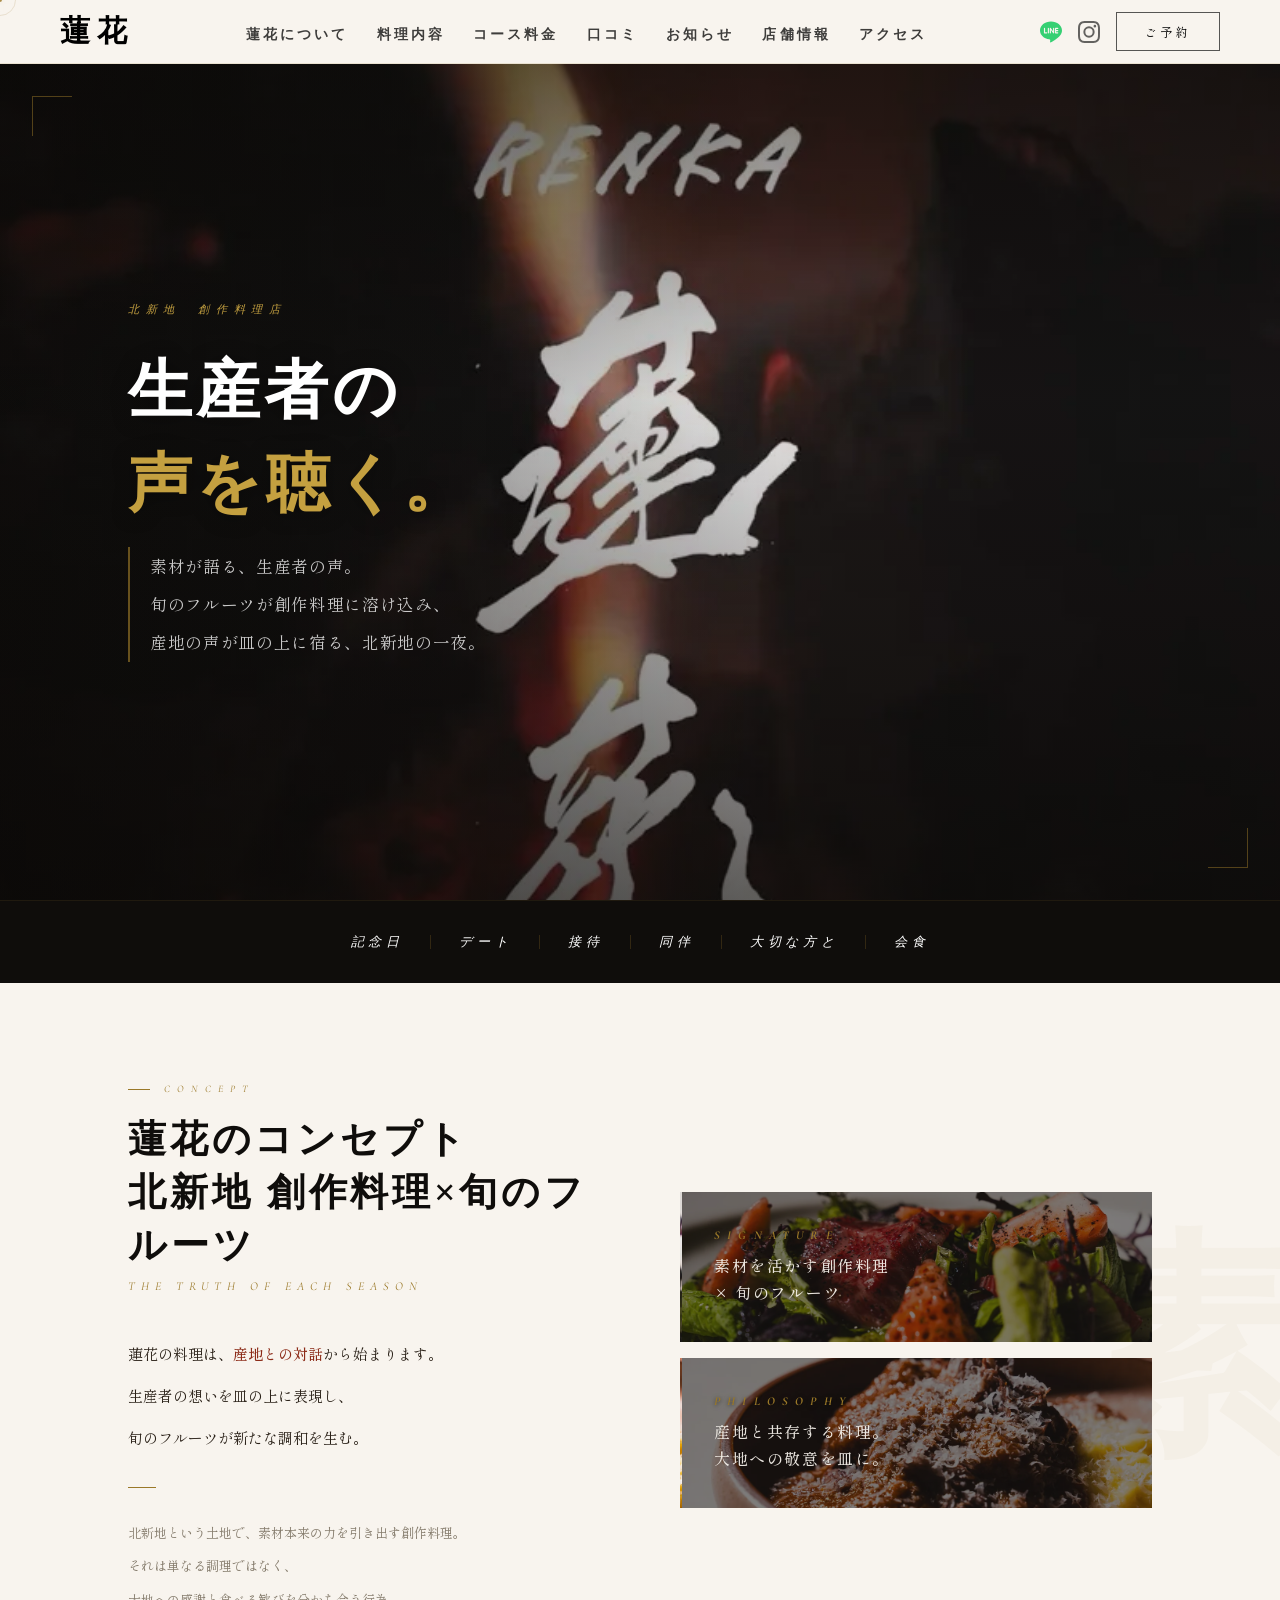
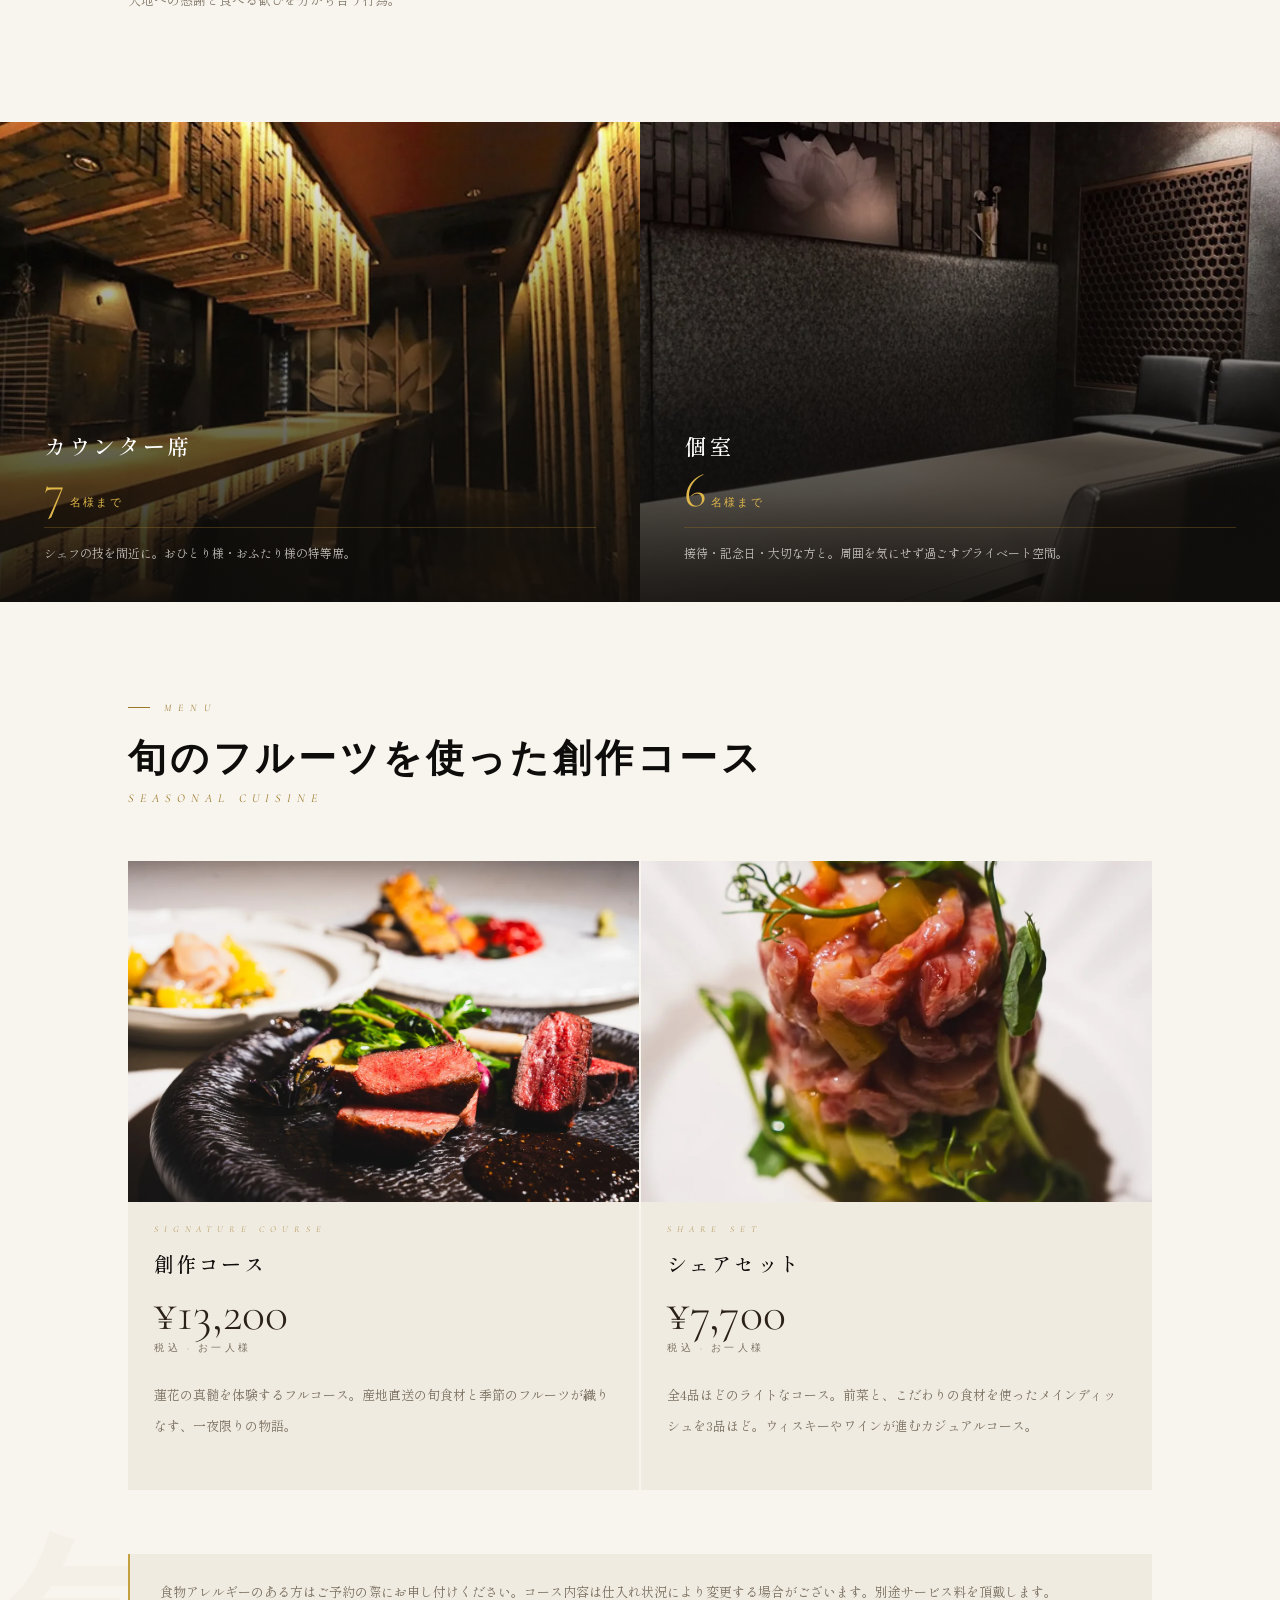
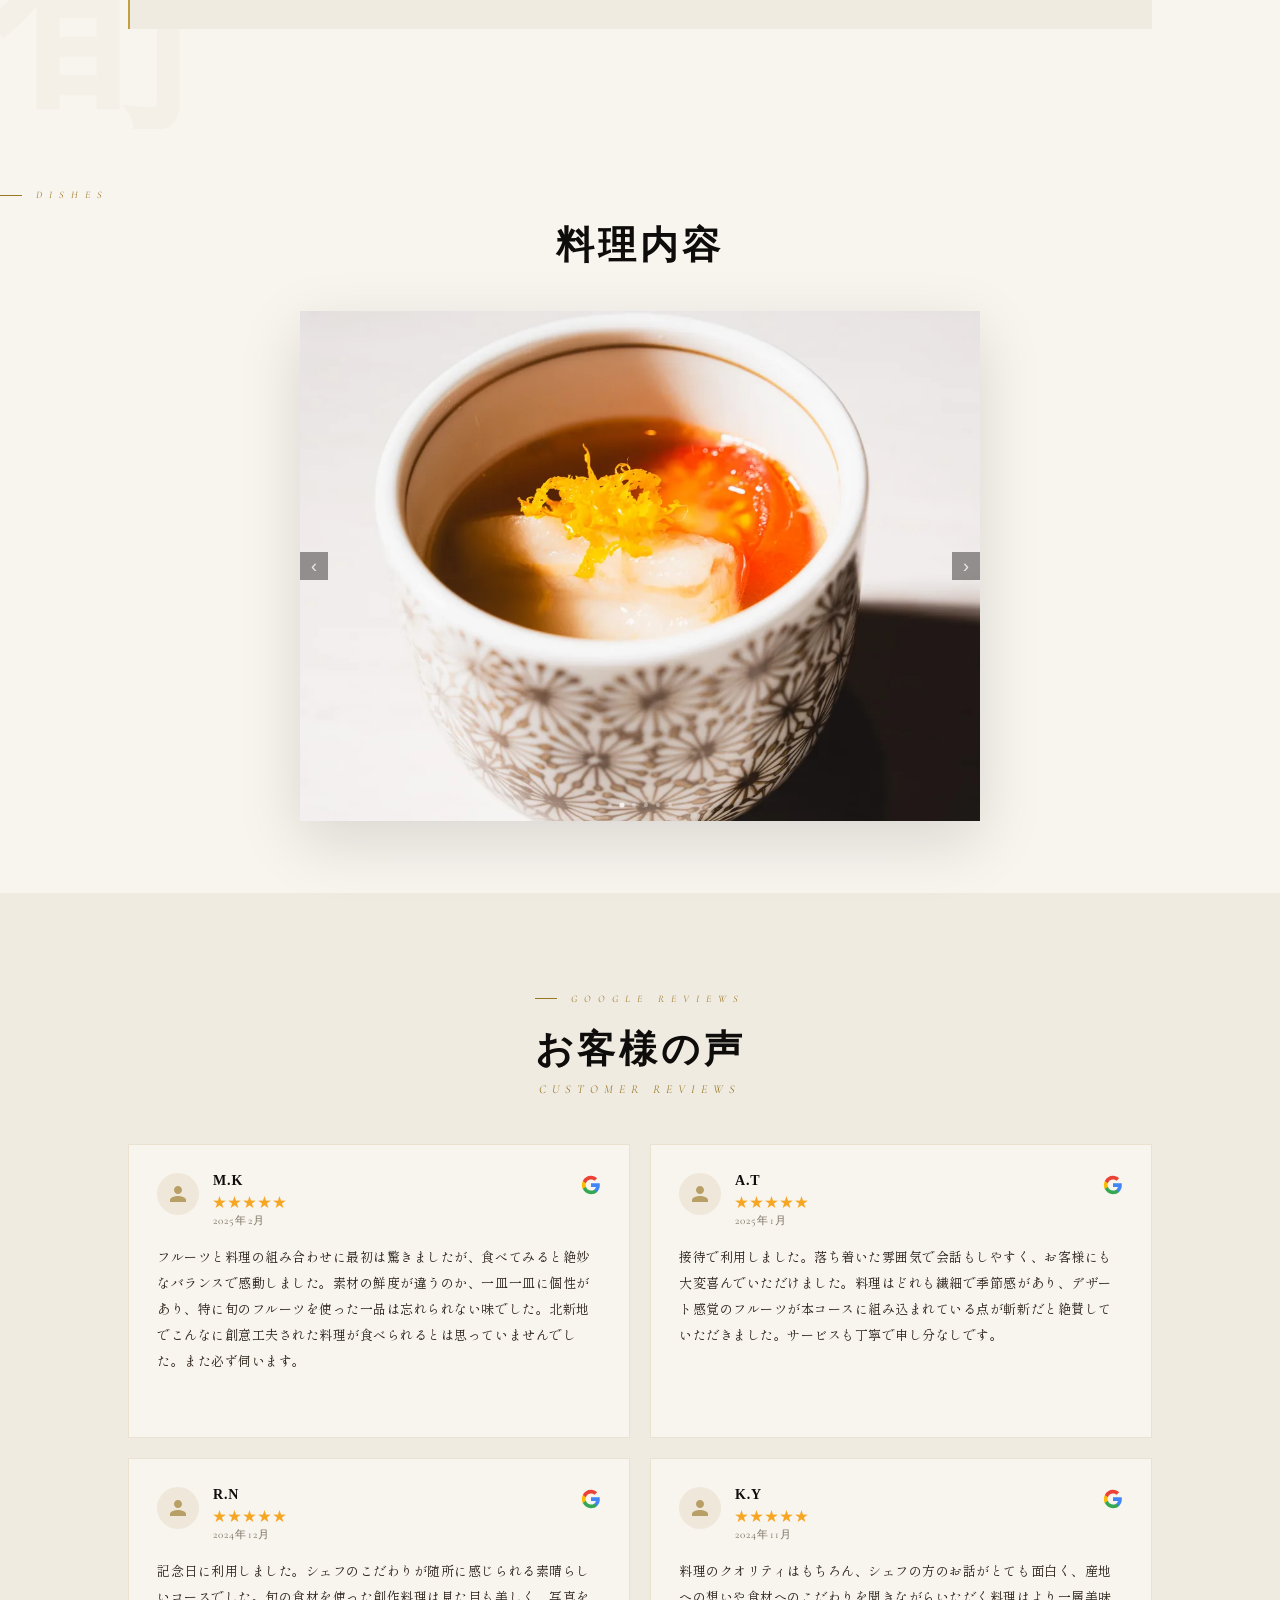
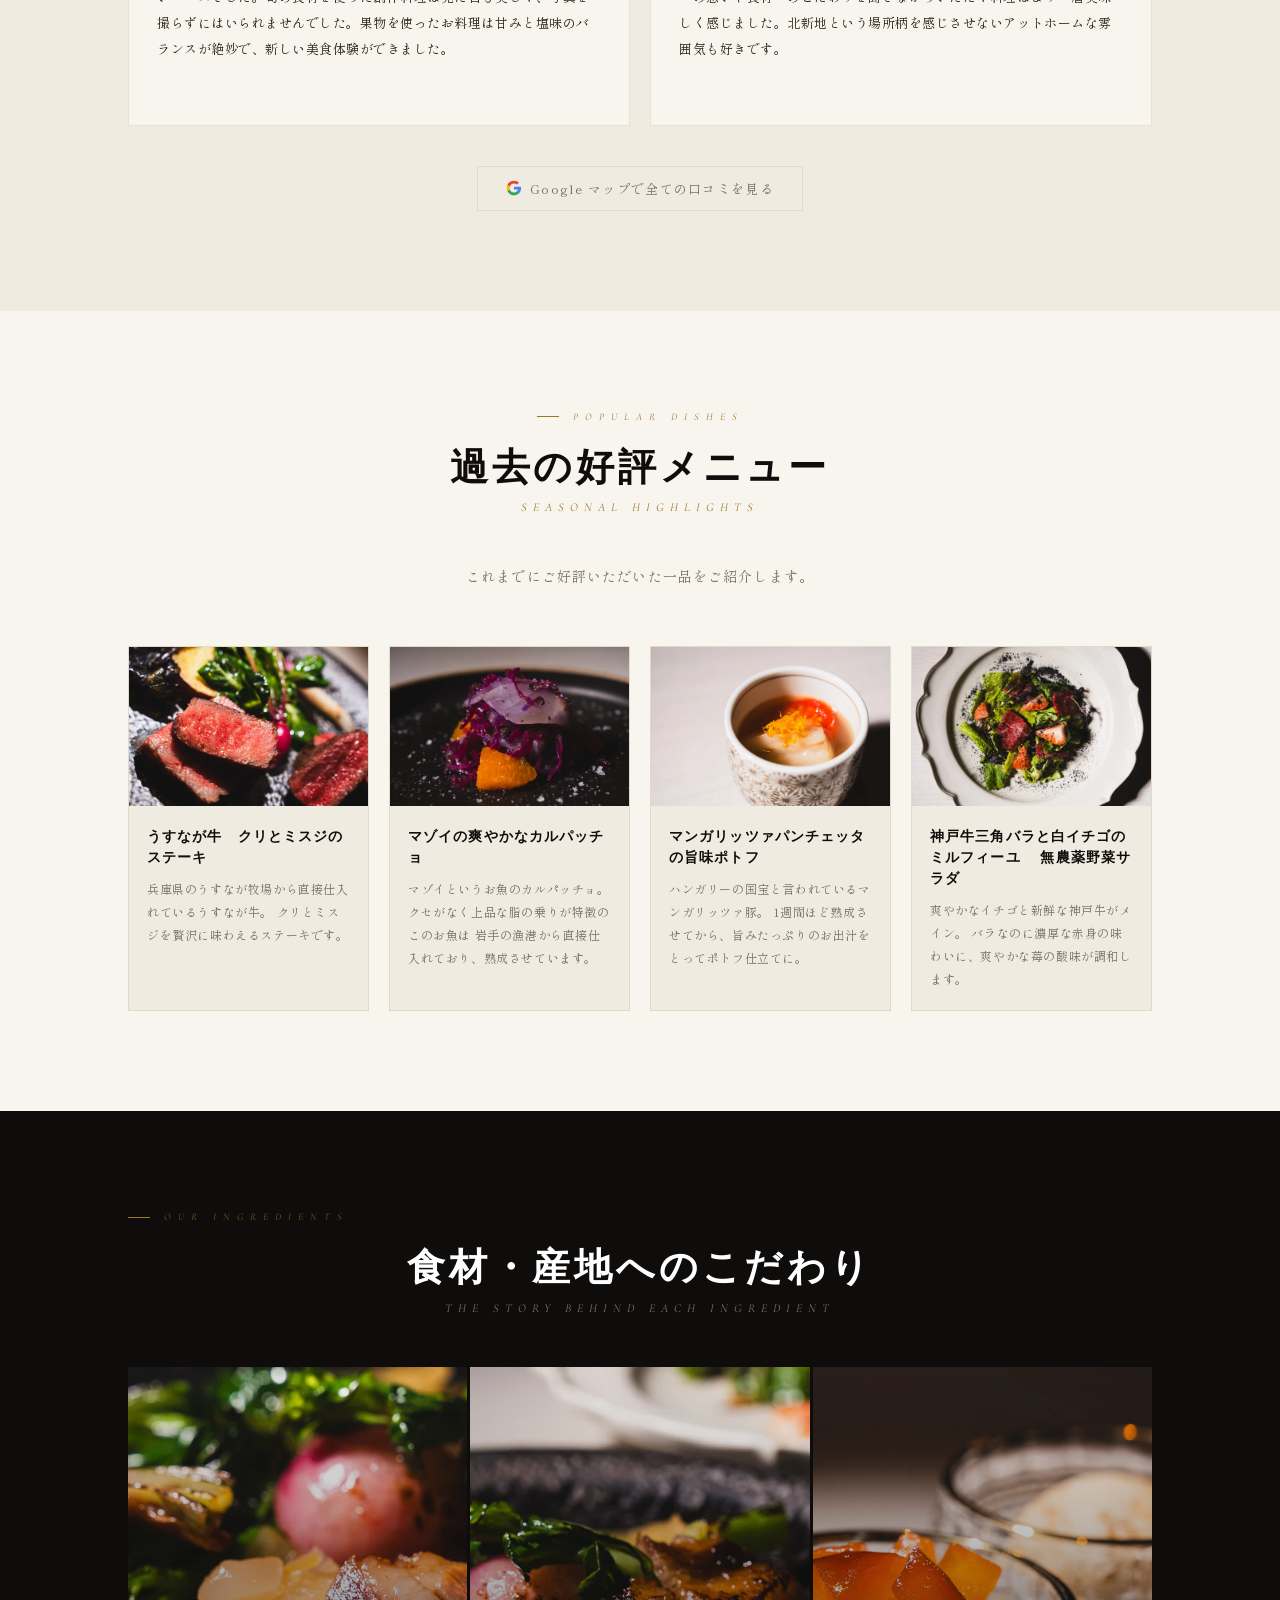
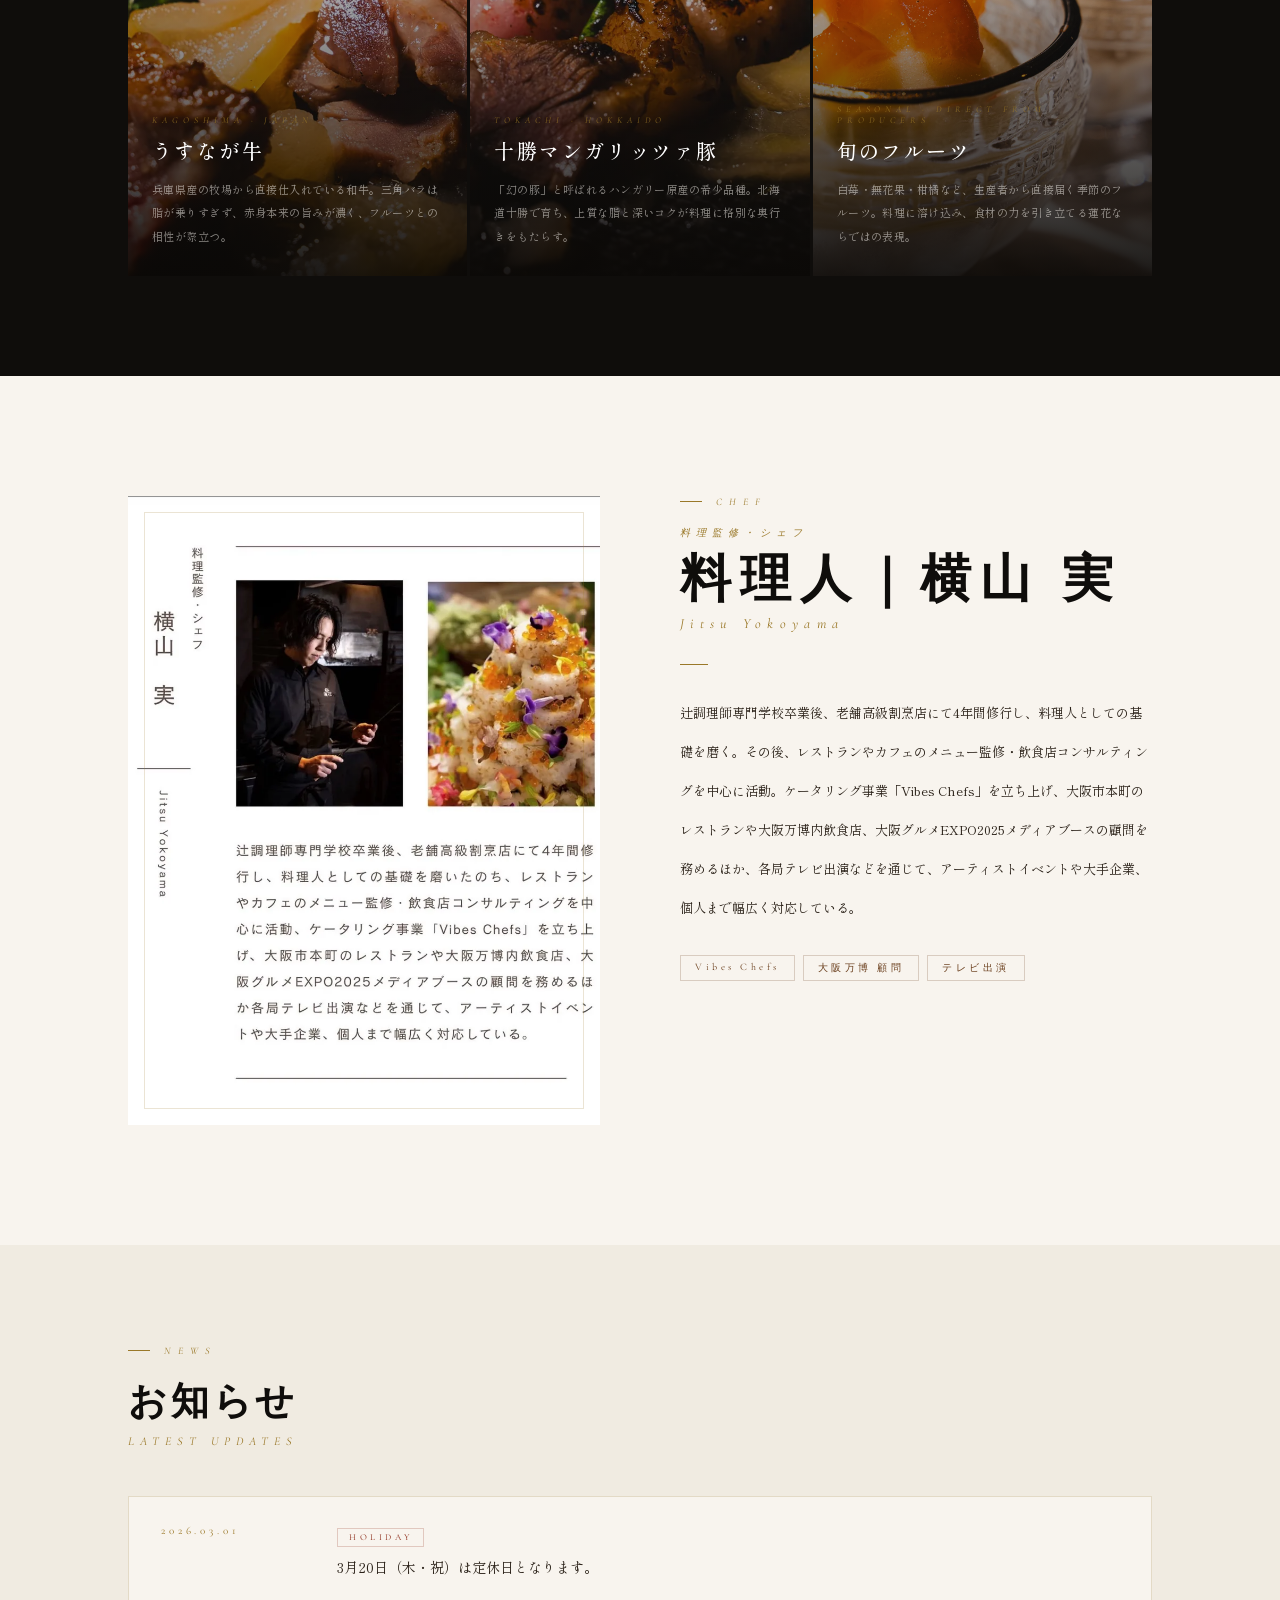
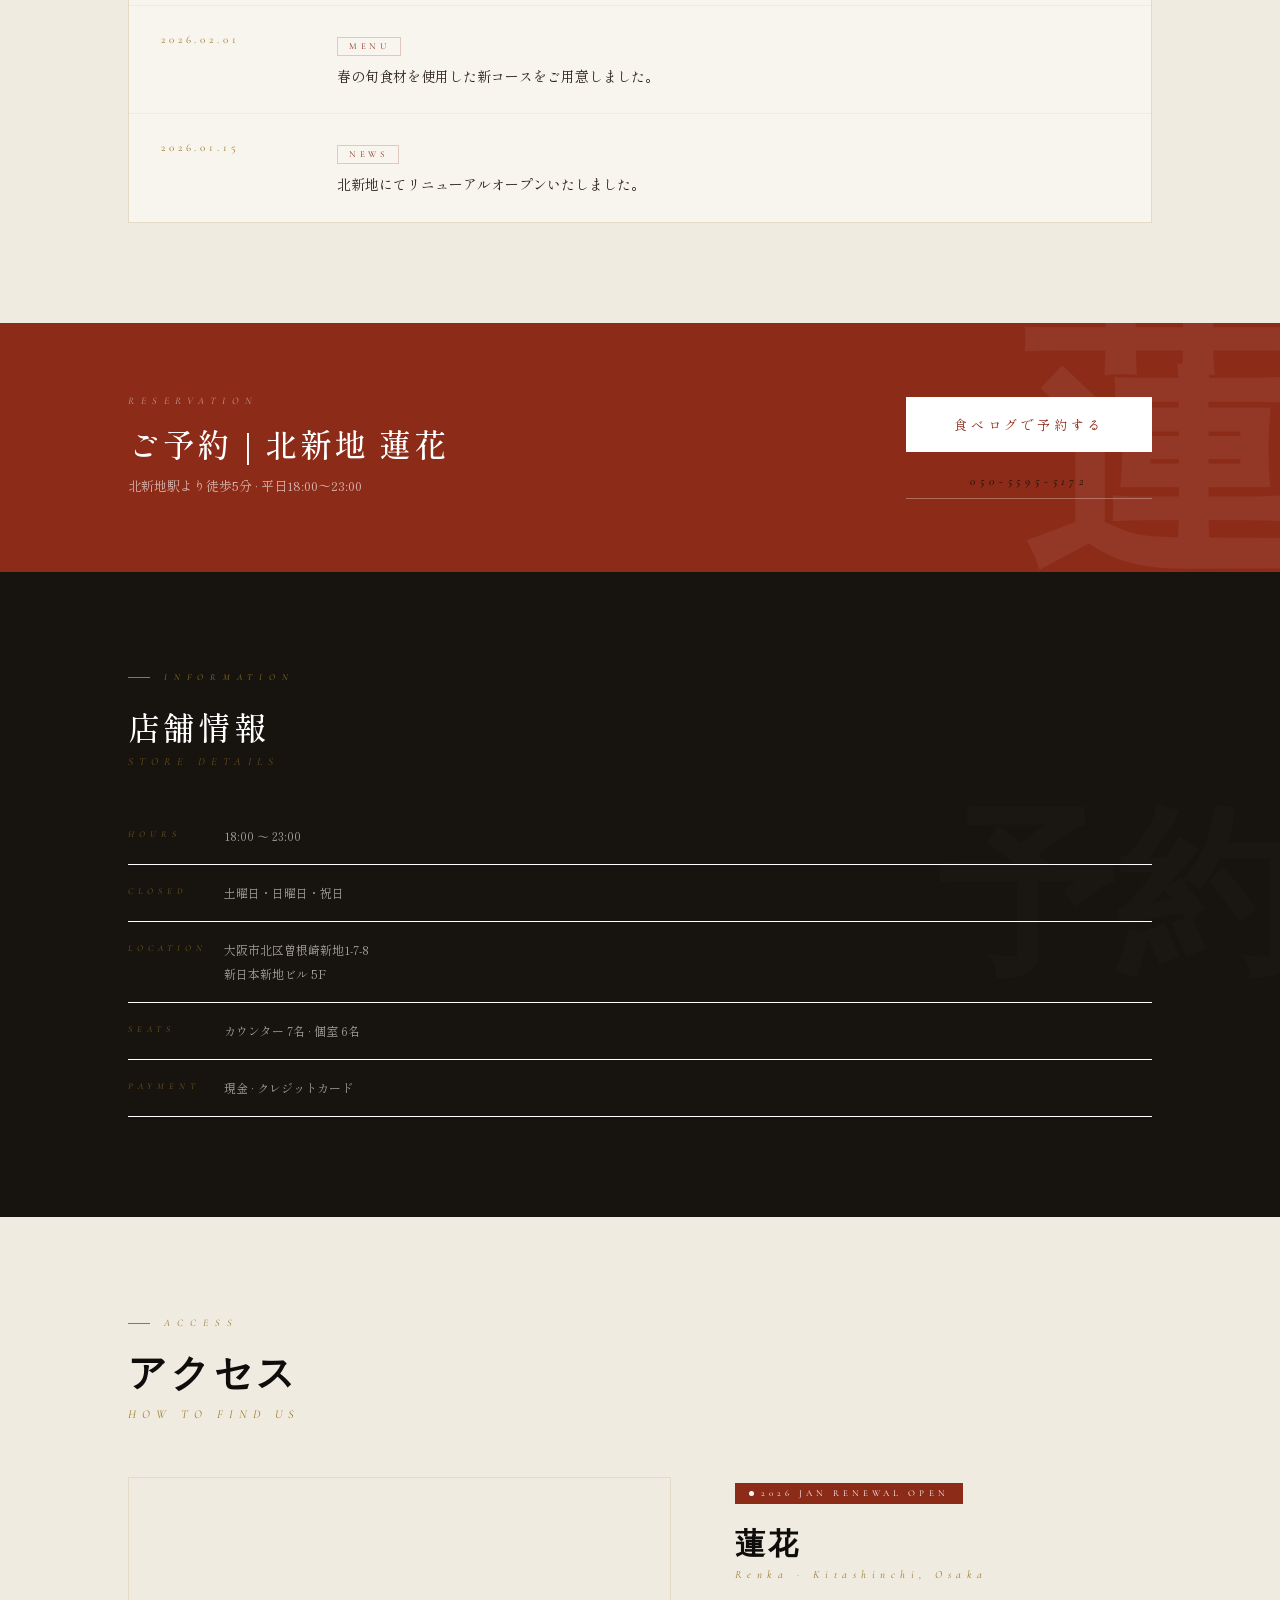
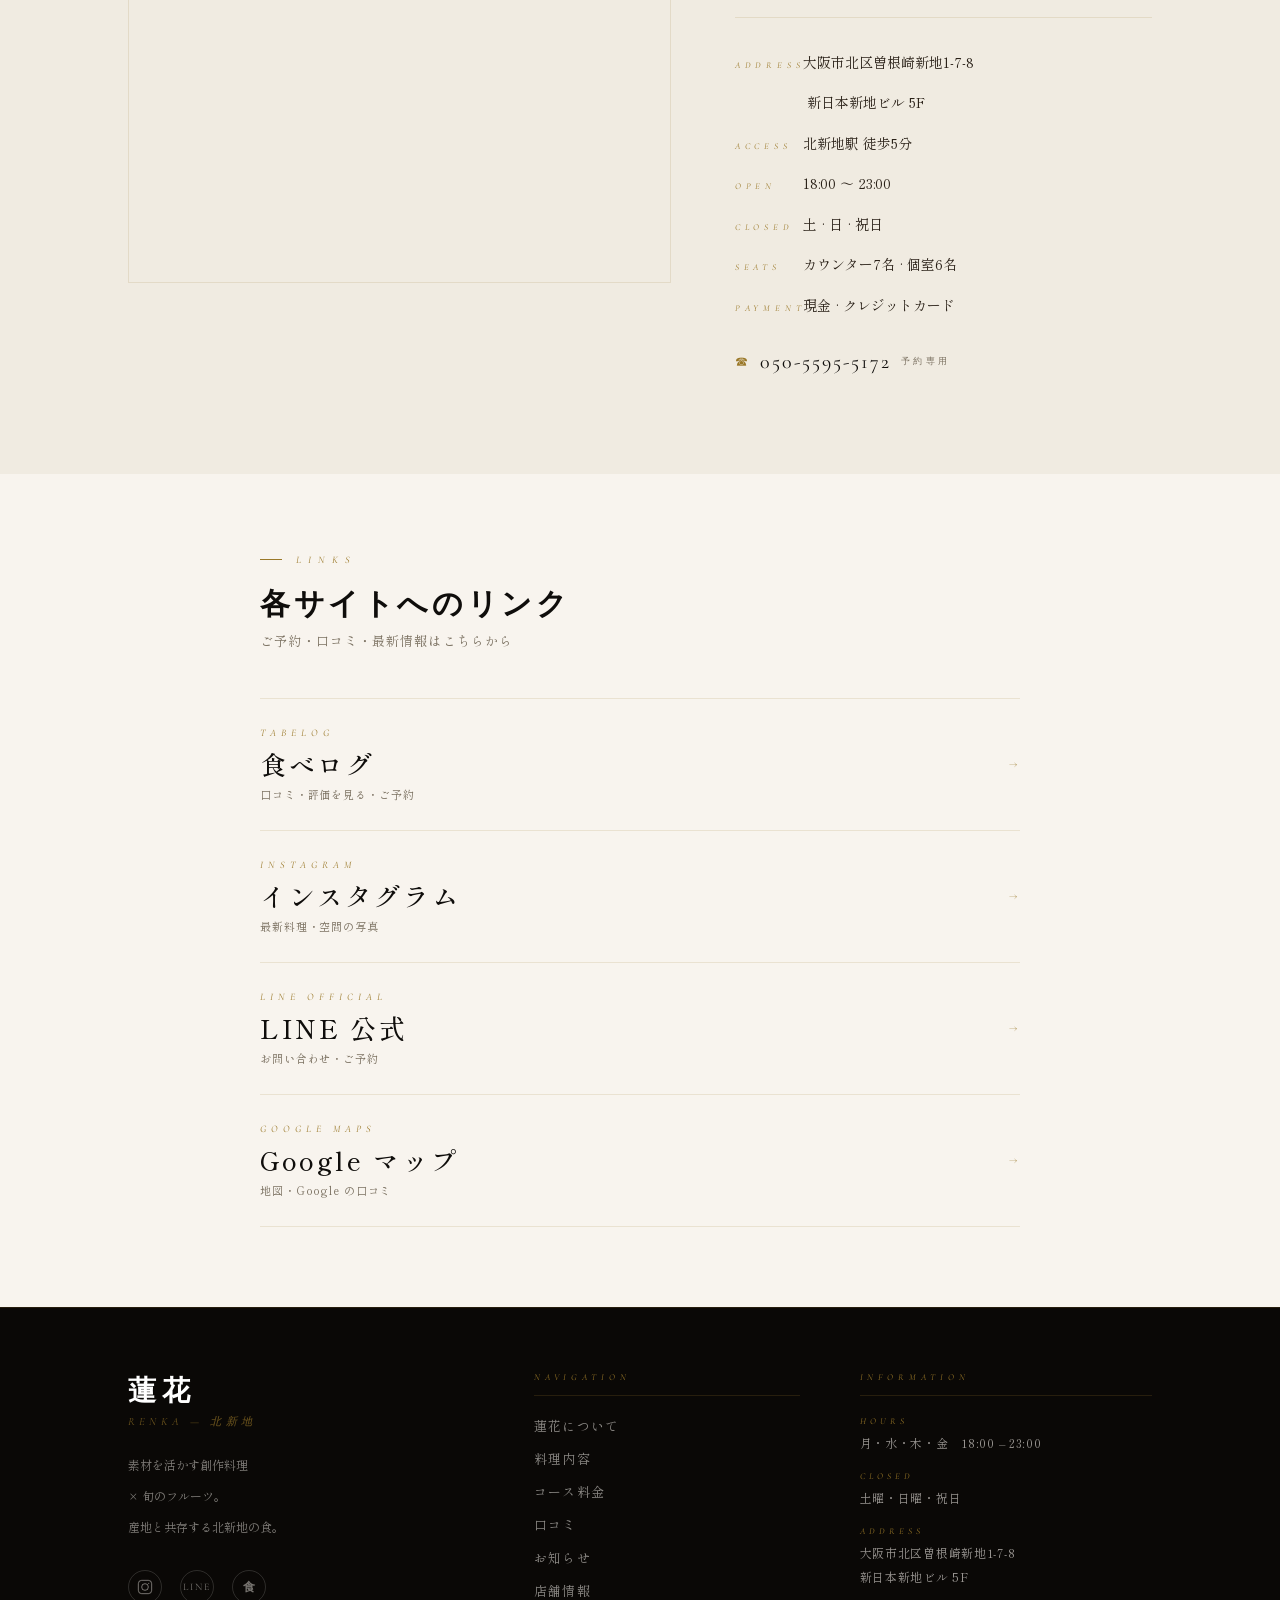
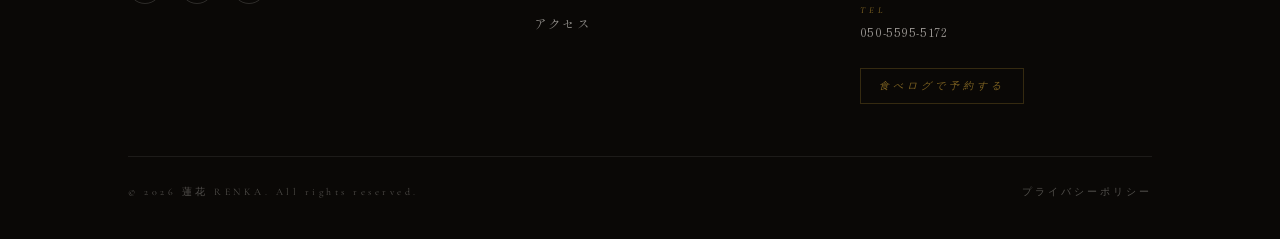
==== commit 9d07d02a: "Improve page speed: WebP images, font reduction, LCP optimization - Convert 17 images to WebP (8MB →" ====
--- a/index.html
+++ b/index.html
@@ -96,8 +96,8 @@
 <link rel="preload" href="renka.css" as="style">
 <link rel="preconnect" href="https://fonts.googleapis.com">
 <link rel="preconnect" href="https://fonts.gstatic.com" crossorigin>
-<link rel="preload" href="https://fonts.googleapis.com/css2?family=Cormorant+Garamond:ital,wght@0,300;0,400;1,300;1,400&family=Shippori+Mincho+B1:wght@400;500;600&family=Shippori+Mincho:wght@400;500&family=Zen+Old+Mincho:wght@400&display=swap" as="style" onload="this.onload=null;this.rel='stylesheet'">
-<noscript><link href="https://fonts.googleapis.com/css2?family=Cormorant+Garamond:ital,wght@0,300;0,400;1,300;1,400&family=Shippori+Mincho+B1:wght@400;500;600&family=Shippori+Mincho:wght@400;500&family=Zen+Old+Mincho:wght@400&display=swap" rel="stylesheet"></noscript>
+<link rel="preload" href="https://fonts.googleapis.com/css2?family=Cormorant+Garamond:ital,wght@0,400;1,400&family=Shippori+Mincho+B1:wght@400;500;600&family=Shippori+Mincho:wght@400;500&display=swap" as="style" onload="this.onload=null;this.rel='stylesheet'">
+<noscript><link href="https://fonts.googleapis.com/css2?family=Cormorant+Garamond:ital,wght@0,400;1,400&family=Shippori+Mincho+B1:wght@400;500;600&family=Shippori+Mincho:wght@400;500&display=swap" rel="stylesheet"></noscript>
 
 <script>if(sessionStorage.getItem('fromCoursePage')){sessionStorage.removeItem('fromCoursePage');document.documentElement.classList.add('skip-loader');}</script>
 </head>
@@ -253,7 +253,7 @@
       loop
       playsinline
       preload="metadata"
-      poster="写真/hero-poster.jpg"
+      poster="写真/hero-poster.webp"
     >
       <source src="動画/Video Project 2.mp4" type="video/mp4">
     </video>
@@ -297,11 +297,11 @@
     <p class="concept-sub rv d3">北新地という土地で、素材本来の力を引き出す創作料理。<br>それは単なる調理ではなく、<br>大地への感謝と食べる歓びを分かち合う行為。</p>
   </div>
   <div class="concept-vis">
-    <div class="cv-card rv d2" data-cv-bg="写真/DSC09659.jpg">
+    <div class="cv-card rv d2" data-cv-bg="写真/DSC09659.webp">
       <p class="cv-card-en">Signature</p>
       <p class="cv-card-jp">素材を活かす創作料理<br>× 旬のフルーツ</p>
     </div>
-    <div class="cv-card cv-dark rv d3" data-cv-bg="写真/DSC09767.jpg">
+    <div class="cv-card cv-dark rv d3" data-cv-bg="写真/DSC09767.webp">
       <p class="cv-card-en">Philosophy</p>
       <p class="cv-card-jp">産地と共存する料理。<br>大地への敬意を皿に。</p>
     </div>
@@ -311,7 +311,7 @@
 <!-- ROOMS -->
 <section id="rooms" aria-label="お席について">
   <div class="rcard">
-    <div class="rcard-bg" id="room-1" style="background-image:url(写真/room-1.jpg)"></div>
+    <div class="rcard-bg" id="room-1" style="background-image:url(写真/room-1.webp)"></div>
     <div class="rcard-ov"></div>
     <div class="rcard-info rv d2">
       <p class="rcard-name">カウンター席</p>
@@ -320,7 +320,7 @@
     </div>
   </div>
   <div class="rcard">
-    <div class="rcard-bg" id="room-0" style="background-image:url(写真/room-0.jpg)"></div>
+    <div class="rcard-bg" id="room-0" style="background-image:url(写真/room-0.webp)"></div>
     <div class="rcard-ov"></div>
     <div class="rcard-info rv">
       <p class="rcard-name">個室</p>
@@ -344,7 +344,7 @@
 
   <!-- コース概要 -->
   <div class="mgrid" style="margin-bottom:64px">
-    <a href="course-sousaku.html" class="mi rv d1 mi-link" data-mi-bg="写真/DSC07740.jpg">
+    <a href="course-sousaku.html" class="mi rv d1 mi-link" data-mi-bg="写真/DSC07740.webp">
       <div class="mi-photo"></div>
       <div class="mi-text">
         <p class="mi-en">Signature Course</p>
@@ -355,7 +355,7 @@
         <span class="mi-arrow">詳細を見る →</span>
       </div>
     </a>
-    <a href="course-share.html" class="mi rv d2 mi-link" data-mi-bg="写真/dish-2.jpg">
+    <a href="course-share.html" class="mi rv d2 mi-link" data-mi-bg="写真/dish-2.webp">
       <div class="mi-photo"></div>
       <div class="mi-text">
         <p class="mi-en">Share Set</p>
@@ -379,12 +379,12 @@
     <h2 class="sjp rv d1">料理内容</h2>
   </div>
   <div class="dish-slider">
-    <div class="dish-slide active" style="background-image:url(写真/DSC07699.jpg)"></div>
-    <div class="dish-slide" style="background-image:url(写真/DSC09683.jpg)"></div>
-    <div class="dish-slide" style="background-image:url(写真/DSC09827.jpg)"></div>
-    <div class="dish-slide" style="background-image:url(写真/DSC09659.jpg)"></div>
-    <div class="dish-slide" style="background-image:url(写真/DSC09817-2.jpg)"></div>
-    <div class="dish-slide" style="background-image:url(写真/DSC07749.jpg)"></div>
+    <div class="dish-slide active" style="background-image:url(写真/DSC07699.webp)"></div>
+    <div class="dish-slide" style="background-image:url(写真/DSC09683.webp)"></div>
+    <div class="dish-slide" style="background-image:url(写真/DSC09827.webp)"></div>
+    <div class="dish-slide" style="background-image:url(写真/DSC09659.webp)"></div>
+    <div class="dish-slide" style="background-image:url(写真/DSC09817-2.webp)"></div>
+    <div class="dish-slide" style="background-image:url(写真/DSC07749.webp)"></div>
     <button class="dish-prev" aria-label="前の写真">&#8249;</button>
     <button class="dish-next" aria-label="次の写真">&#8250;</button>
     <div class="dish-dots">
@@ -519,7 +519,7 @@
   <p class="past-menu-lead rv">これまでにご好評いただいた一品をご紹介します。</p>
   <div class="past-menu-grid">
     <div class="pm-card rv d1" data-ig="https://www.instagram.com/p/DVdVVhlD97u/?utm_source=ig_web_copy_link&igsh=MzRlODBiNWFlZA==">
-      <div class="pm-img-wrap" id="pm-img-0" style="background-image:url(写真/DSC07721.jpg);background-size:cover;background-position:center">
+      <div class="pm-img-wrap" id="pm-img-0" style="background-image:url(写真/DSC07721.webp);background-size:cover;background-position:center">
         <div class="pm-img-placeholder">
           <svg viewBox="0 0 120 80" xmlns="http://www.w3.org/2000/svg" width="100%" height="100%">
             <rect width="120" height="80" fill="#f0e8dc"/>
@@ -534,7 +534,7 @@
       </div>
     </div>
     <div class="pm-card rv d2" data-ig="https://www.instagram.com/p/DWTYsGpj-8a/?utm_source=ig_web_copy_link&igsh=MzRlODBiNWFlZA==">
-      <div class="pm-img-wrap" id="pm-img-1" style="background-image:url(写真/DSC09692.jpg);background-size:cover;background-position:center">
+      <div class="pm-img-wrap" id="pm-img-1" style="background-image:url(写真/DSC09692.webp);background-size:cover;background-position:center">
         <div class="pm-img-placeholder">
           <svg viewBox="0 0 120 80" xmlns="http://www.w3.org/2000/svg" width="100%" height="100%">
             <rect width="120" height="80" fill="#f0e8dc"/>
@@ -551,7 +551,7 @@
       </div>
     </div>
     <div class="pm-card rv d3" data-ig="https://www.instagram.com/p/DWLklwcj7VB/?utm_source=ig_web_copy_link&igsh=MzRlODBiNWFlZA==">
-      <div class="pm-img-wrap" id="pm-img-2" style="background-image:url(写真/DSC09668.jpg);background-size:cover;background-position:center">
+      <div class="pm-img-wrap" id="pm-img-2" style="background-image:url(写真/DSC09668.webp);background-size:cover;background-position:center">
         <div class="pm-img-placeholder">
           <svg viewBox="0 0 120 80" xmlns="http://www.w3.org/2000/svg" width="100%" height="100%">
             <rect width="120" height="80" fill="#f0e8dc"/>
@@ -566,7 +566,7 @@
       </div>
     </div>
     <div class="pm-card rv d4" data-ig="https://www.instagram.com/p/DWGuo1sD5NG/?utm_source=ig_web_copy_link&igsh=MzRlODBiNWFlZA==">
-      <div class="pm-img-wrap" id="pm-img-3" style="background-image:url(写真/DSC09657.jpg);background-size:cover;background-position:center">
+      <div class="pm-img-wrap" id="pm-img-3" style="background-image:url(写真/DSC09657.webp);background-size:cover;background-position:center">
         <div class="pm-img-placeholder">
           <svg viewBox="0 0 120 80" xmlns="http://www.w3.org/2000/svg" width="100%" height="100%">
             <rect width="120" height="80" fill="#f0e8dc"/>
@@ -593,7 +593,7 @@
   </div>
   <div class="prod-grid">
     <div class="prod-card rv d1">
-      <div class="prod-card-bg" style="background-image:url(写真/DSC09817-2.jpg)"></div>
+      <div class="prod-card-bg" style="background-image:url(写真/DSC09817-2.webp)"></div>
       <div class="prod-card-body">
         <p class="prod-region">Kagoshima · Japan</p>
         <h3 class="prod-name">うすなが牛</h3>
@@ -601,7 +601,7 @@
       </div>
     </div>
     <div class="prod-card rv d2">
-      <div class="prod-card-bg" style="background-image:url(写真/DSC09827.jpg)"></div>
+      <div class="prod-card-bg" style="background-image:url(写真/DSC09827.webp)"></div>
       <div class="prod-card-body">
         <p class="prod-region">Tokachi · Hokkaido</p>
         <h3 class="prod-name">十勝マンガリッツァ豚</h3>
@@ -609,7 +609,7 @@
       </div>
     </div>
     <div class="prod-card rv d3">
-      <div class="prod-card-bg" style="background-image:url(写真/DSC07749.jpg)"></div>
+      <div class="prod-card-bg" style="background-image:url(写真/DSC07749.webp)"></div>
       <div class="prod-card-body">
         <p class="prod-region">Seasonal · Direct from Producers</p>
         <h3 class="prod-name">旬のフルーツ</h3>
@@ -622,7 +622,7 @@
 <!-- CHEF -->
 <section id="chef" aria-label="シェフ紹介">
   <div class="chef-img-wrap rv">
-    <img src="写真/chef.jpg" alt="料理監修・シェフ 横山実" class="chef-img" loading="lazy" onerror="this.style.display='none'">
+    <img src="写真/chef.webp" alt="料理監修・シェフ 横山実" class="chef-img" loading="lazy" onerror="this.style.display='none'">
     <div class="chef-img-frame"></div>
   </div>
   <div class="chef-head">
--- a/renka.css
+++ b/renka.css
@@ -624,7 +624,7 @@
   }
   .h-concept{border-left:none;padding-left:0;font-size:12px;line-height:2.2}
   /* スマホ: タイトルフォント・アニメーション・横ずれ */
-  .h-title{font-family:'Zen Old Mincho',serif}
+  .h-title{font-family:'Shippori Mincho B1',serif}
   .h-title-1{display:block;margin-left:0}
   .h-title-2{display:block;margin-left:0.6em}
   body.loaded .h-title-1{
--- a/renka.css
+++ b/renka.css
@@ -624,7 +624,7 @@
   }
   .h-concept{border-left:none;padding-left:0;font-size:12px;line-height:2.2}
   /* スマホ: タイトルフォント・アニメーション・横ずれ */
-  .h-title{font-family:'Zen Old Mincho',serif}
+  .h-title{font-family:'Shippori Mincho B1',serif}
   .h-title-1{display:block;margin-left:0}
   .h-title-2{display:block;margin-left:0.6em}
   body.loaded .h-title-1{
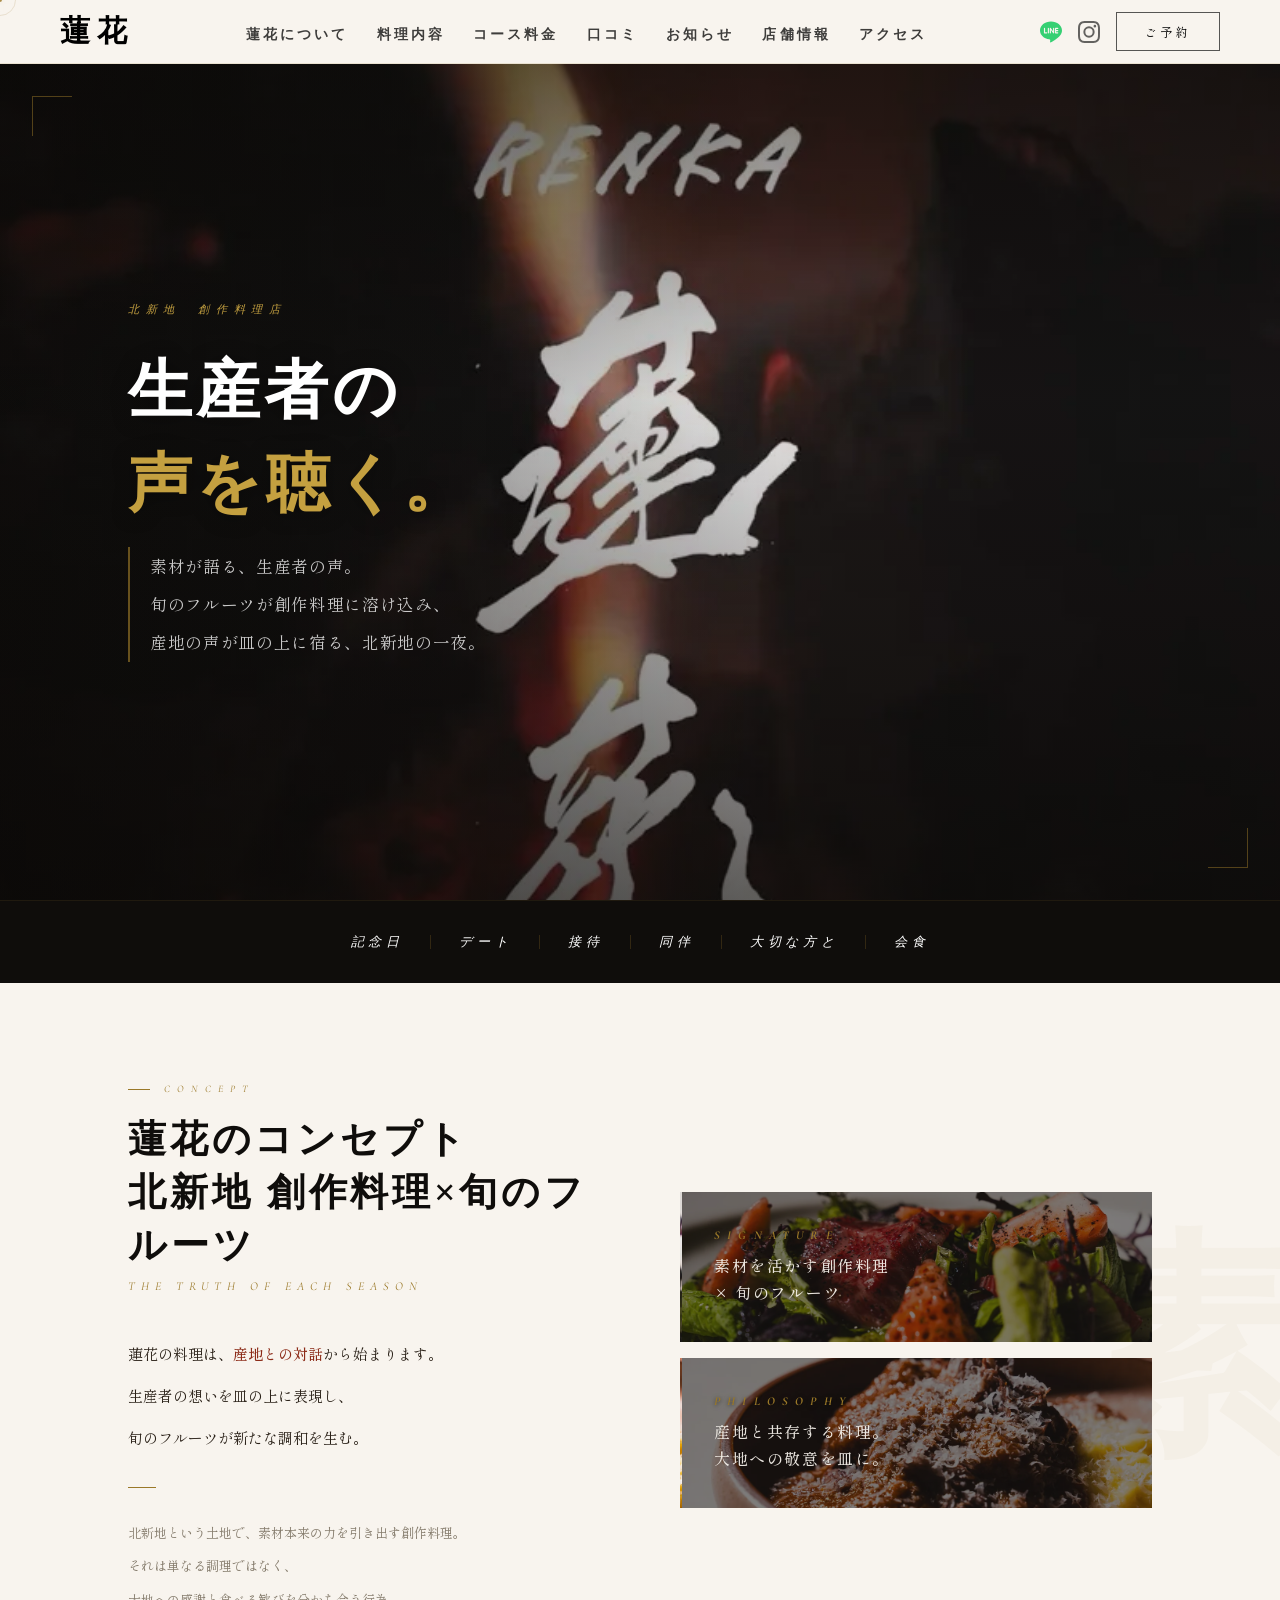
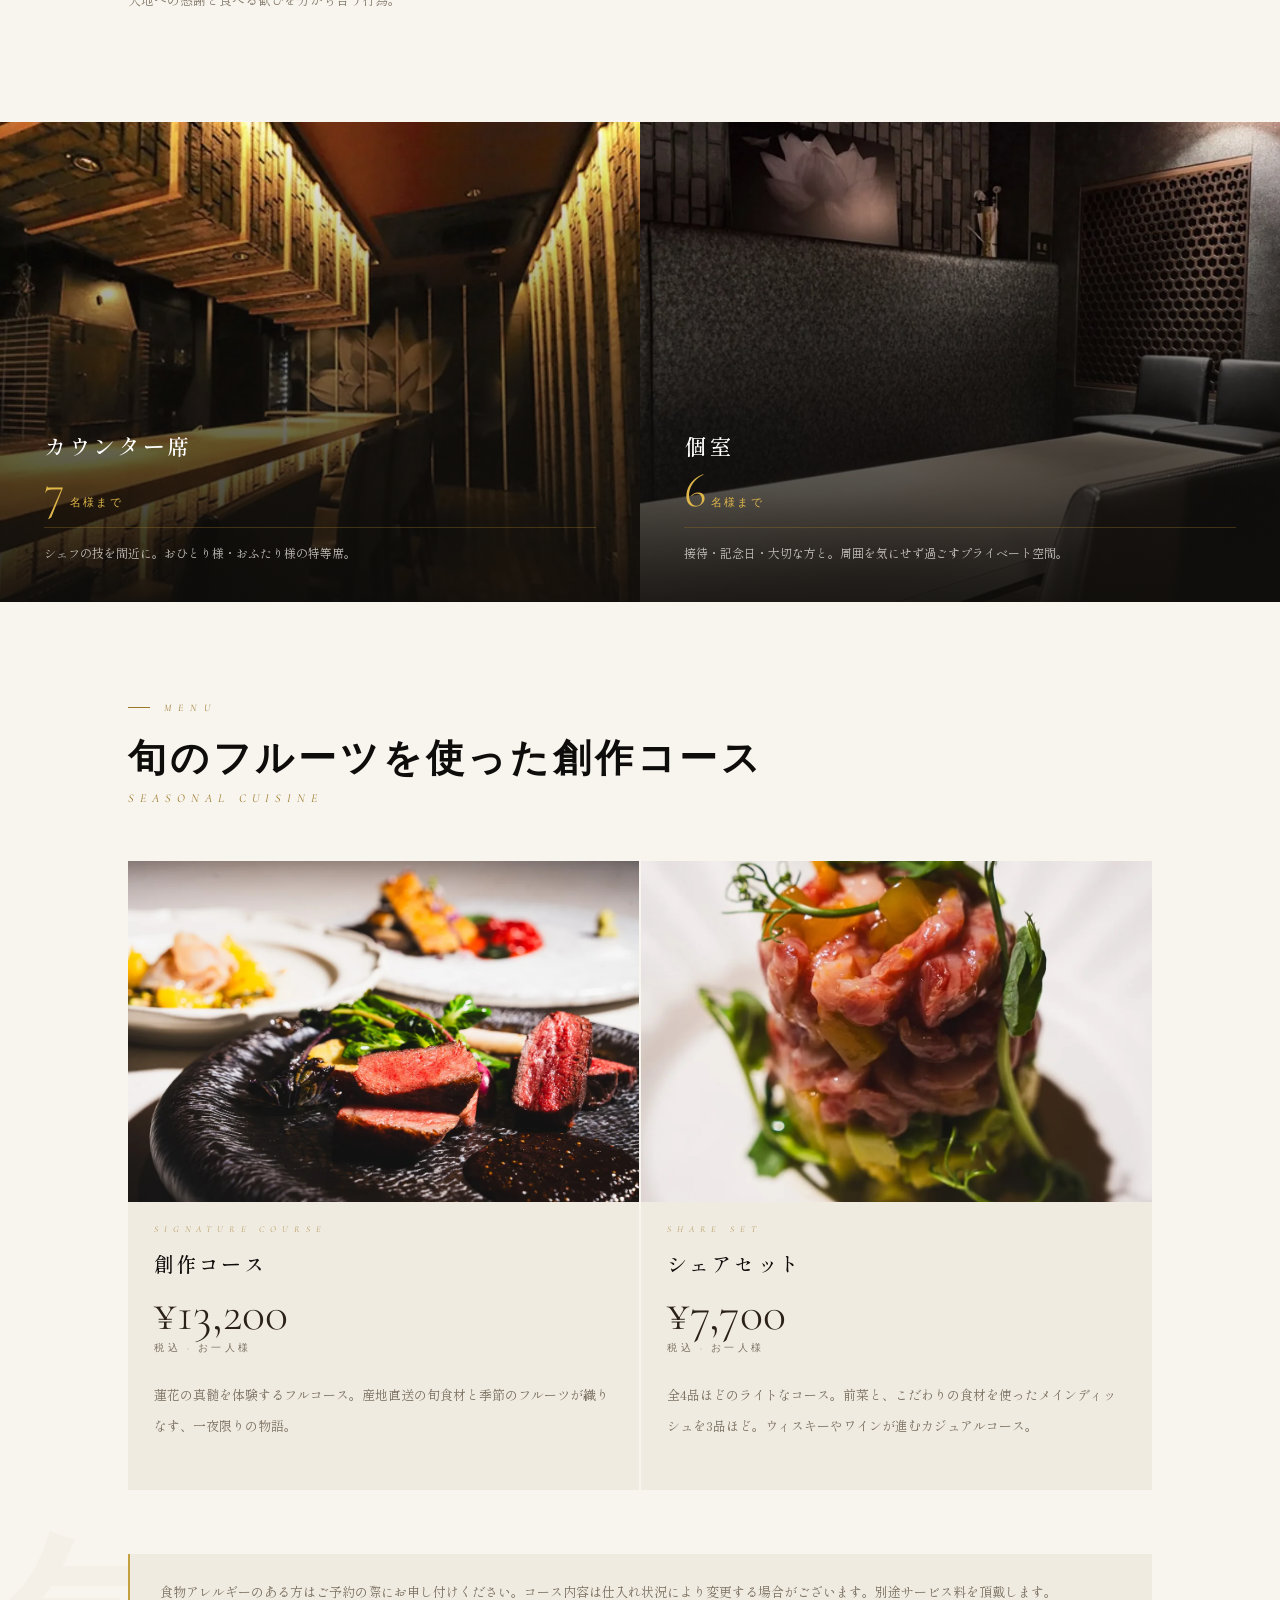
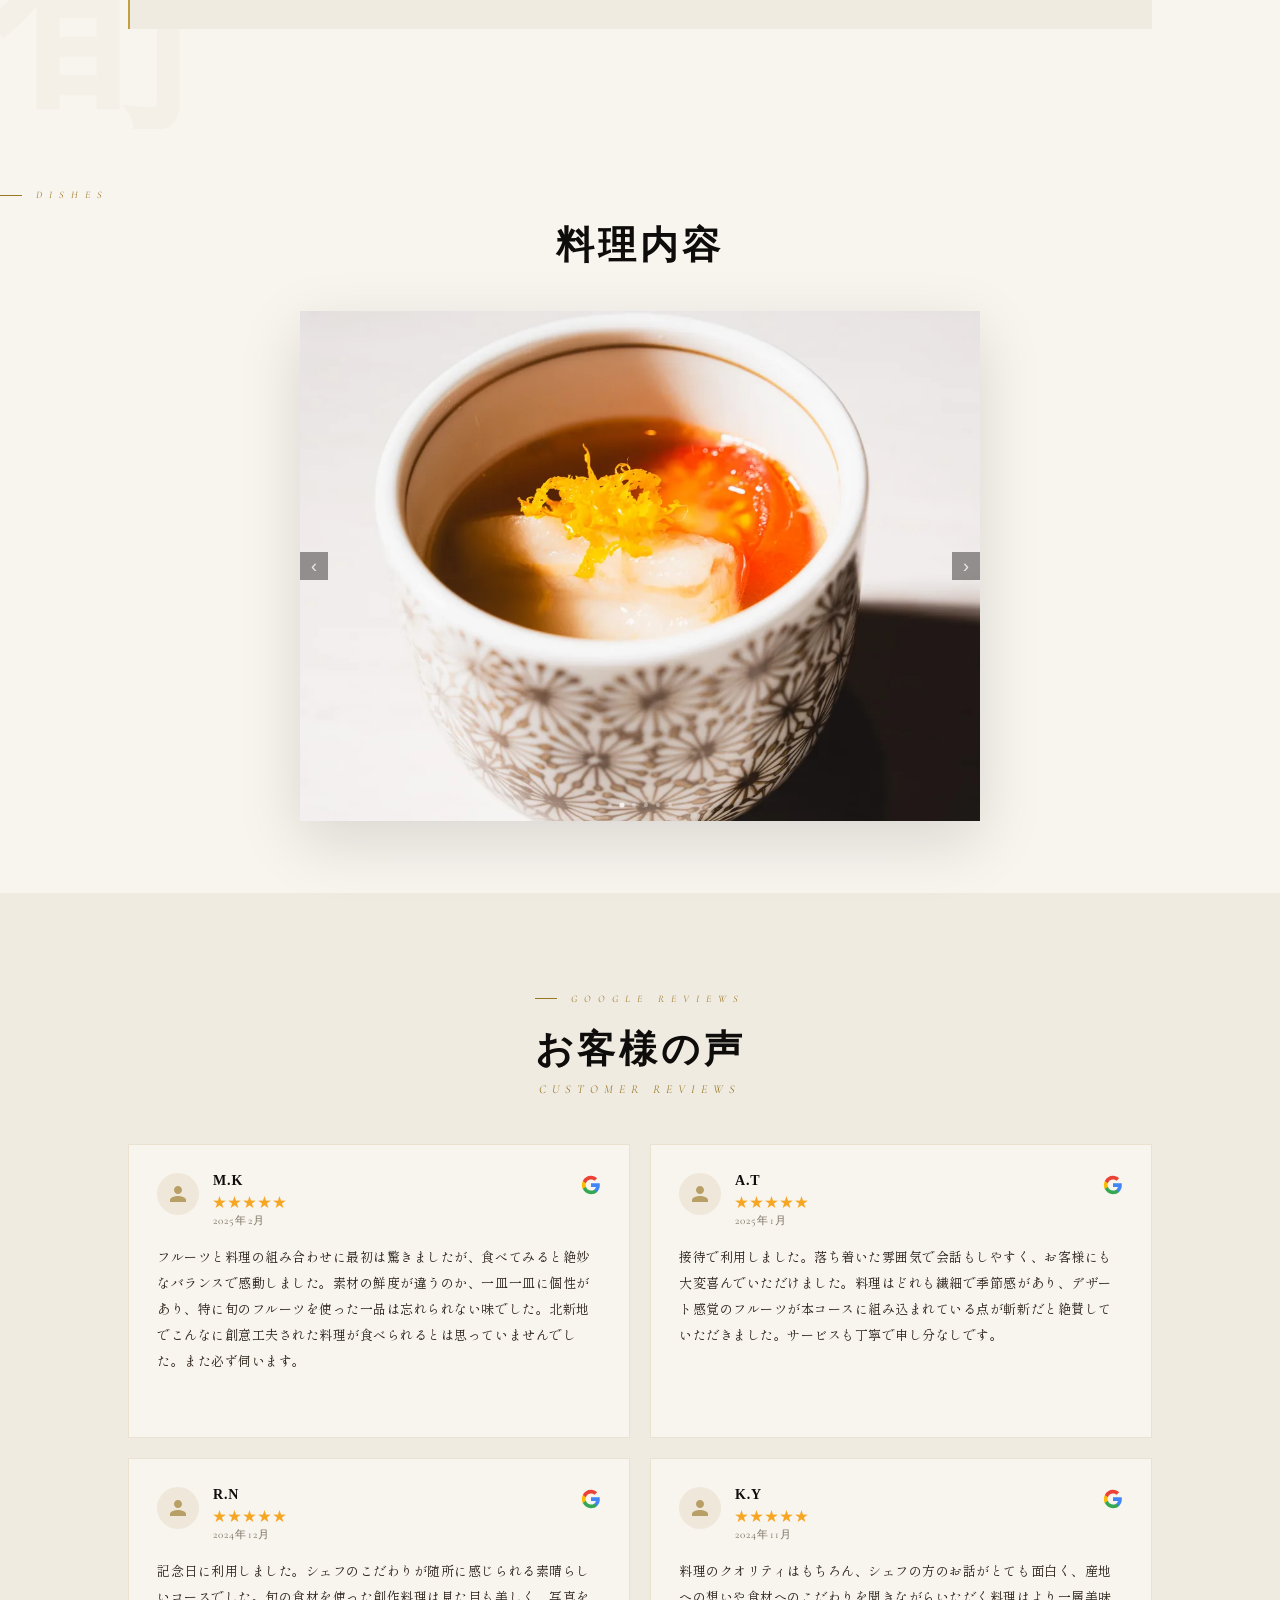
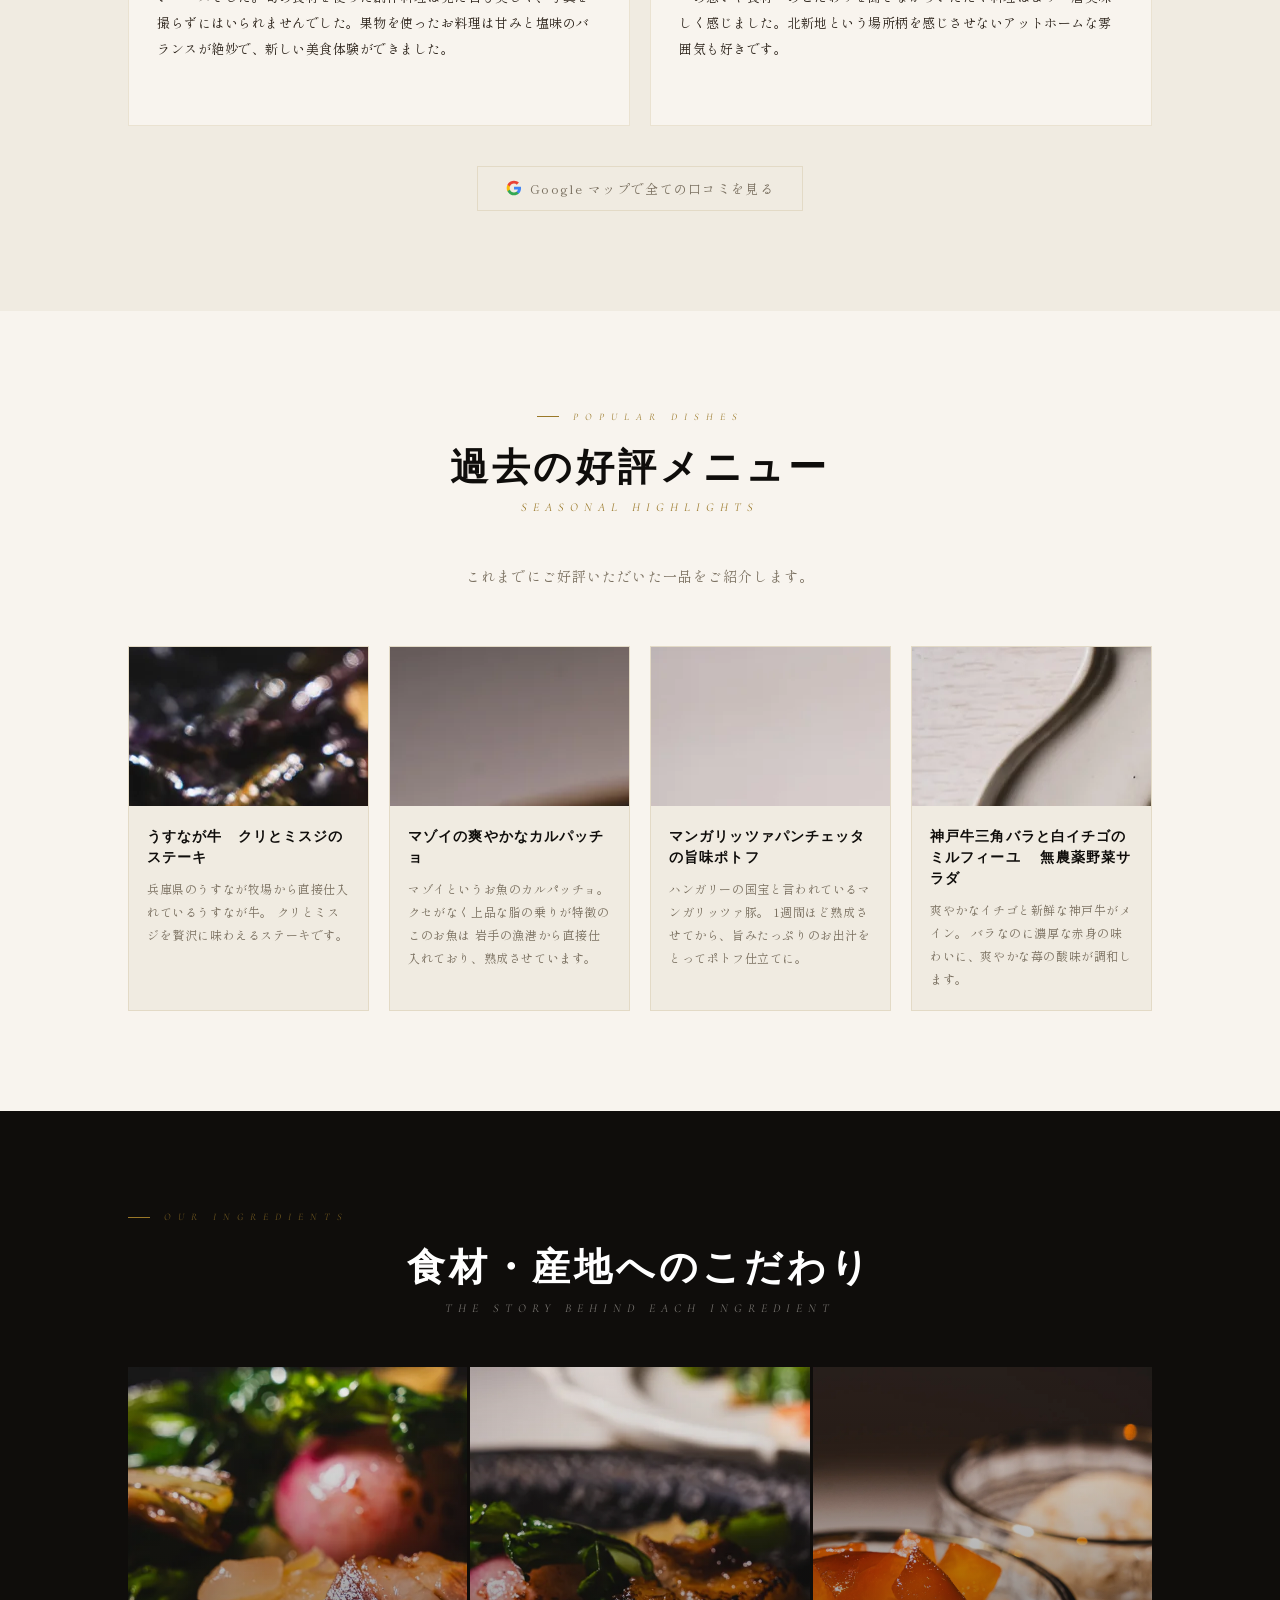
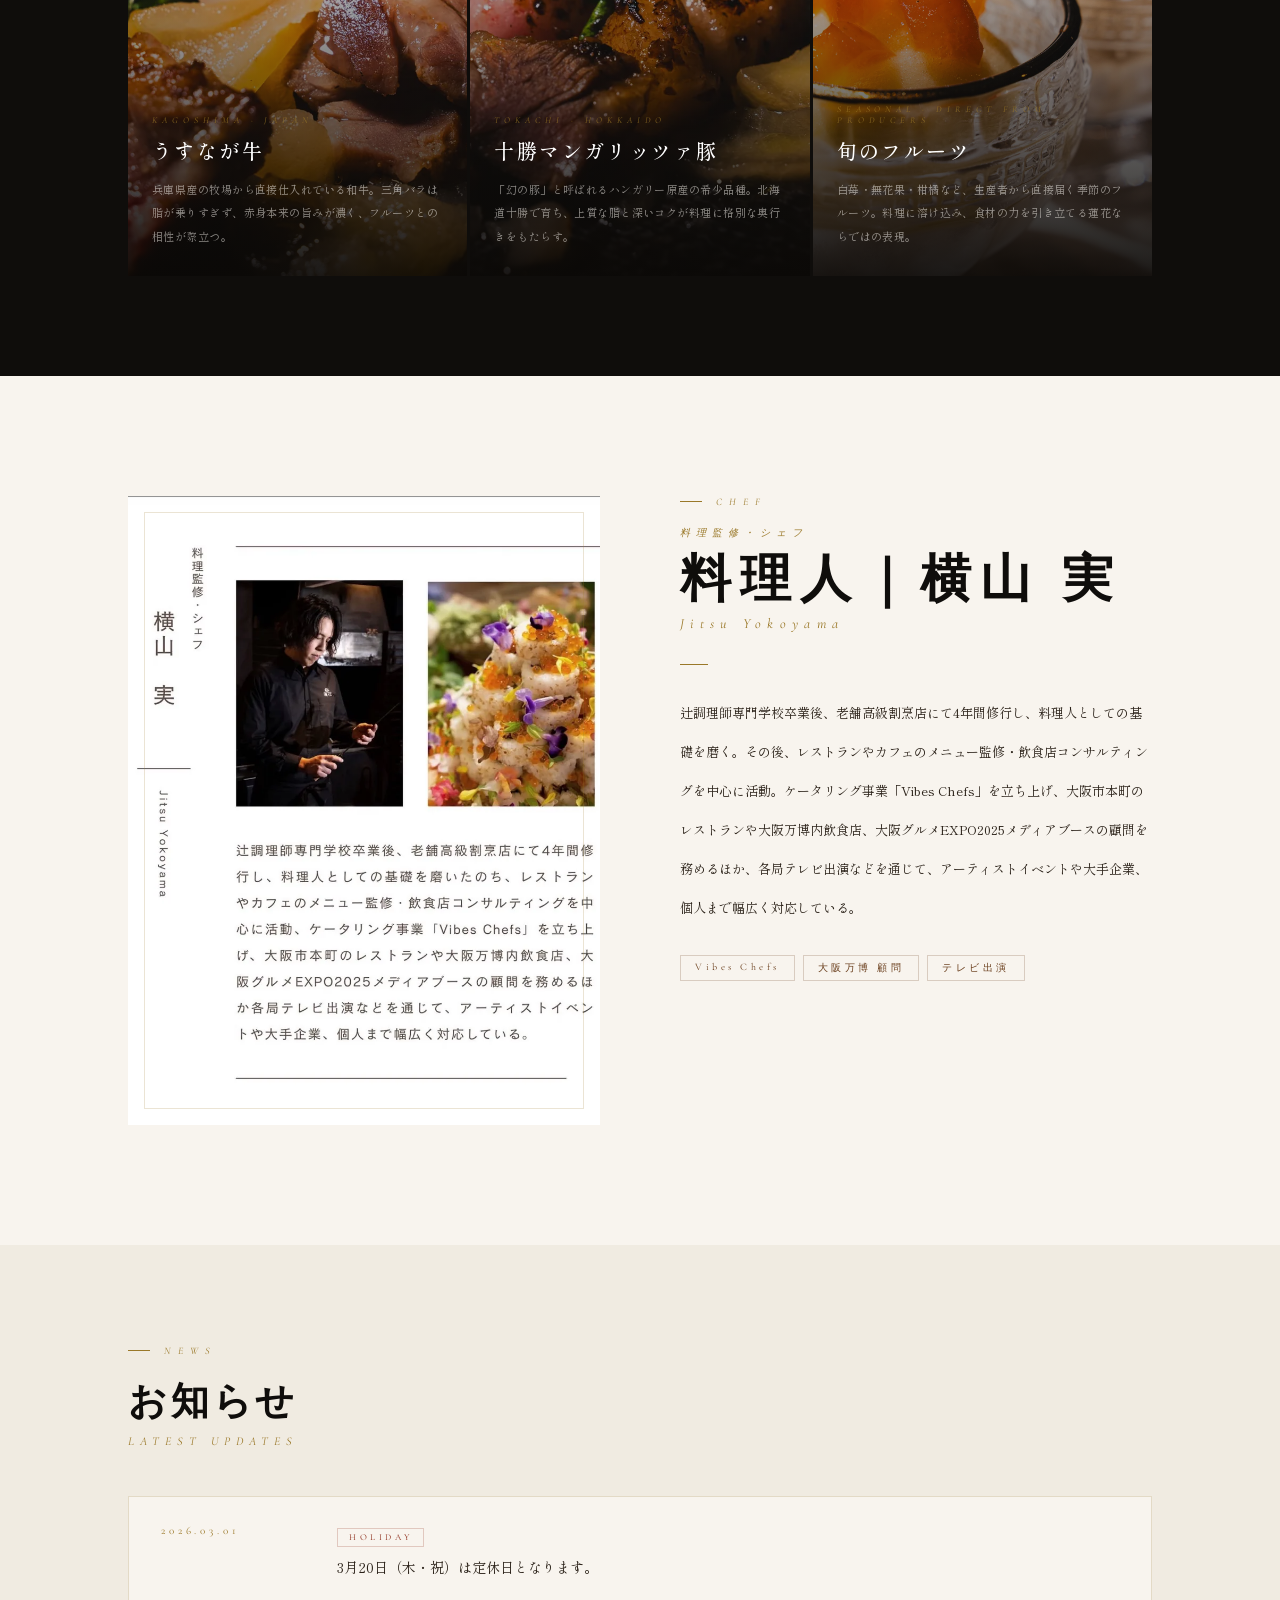
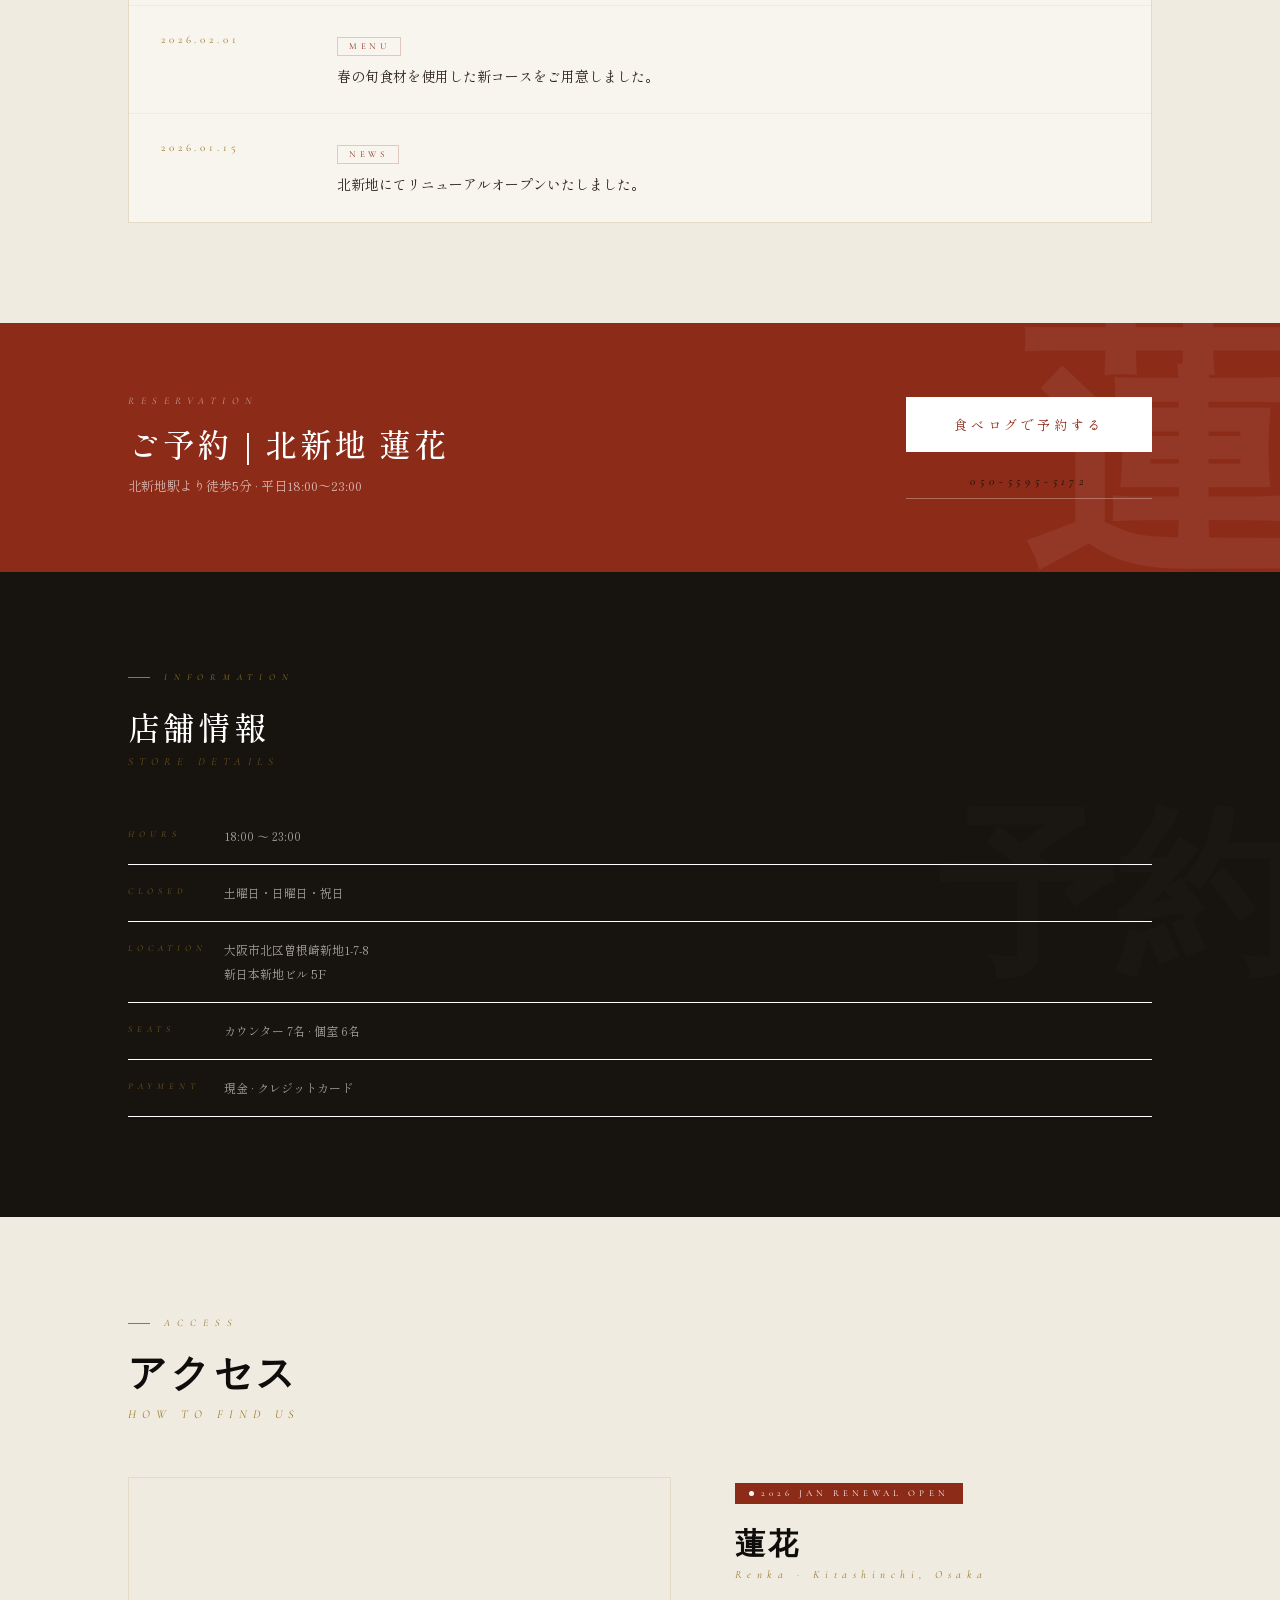
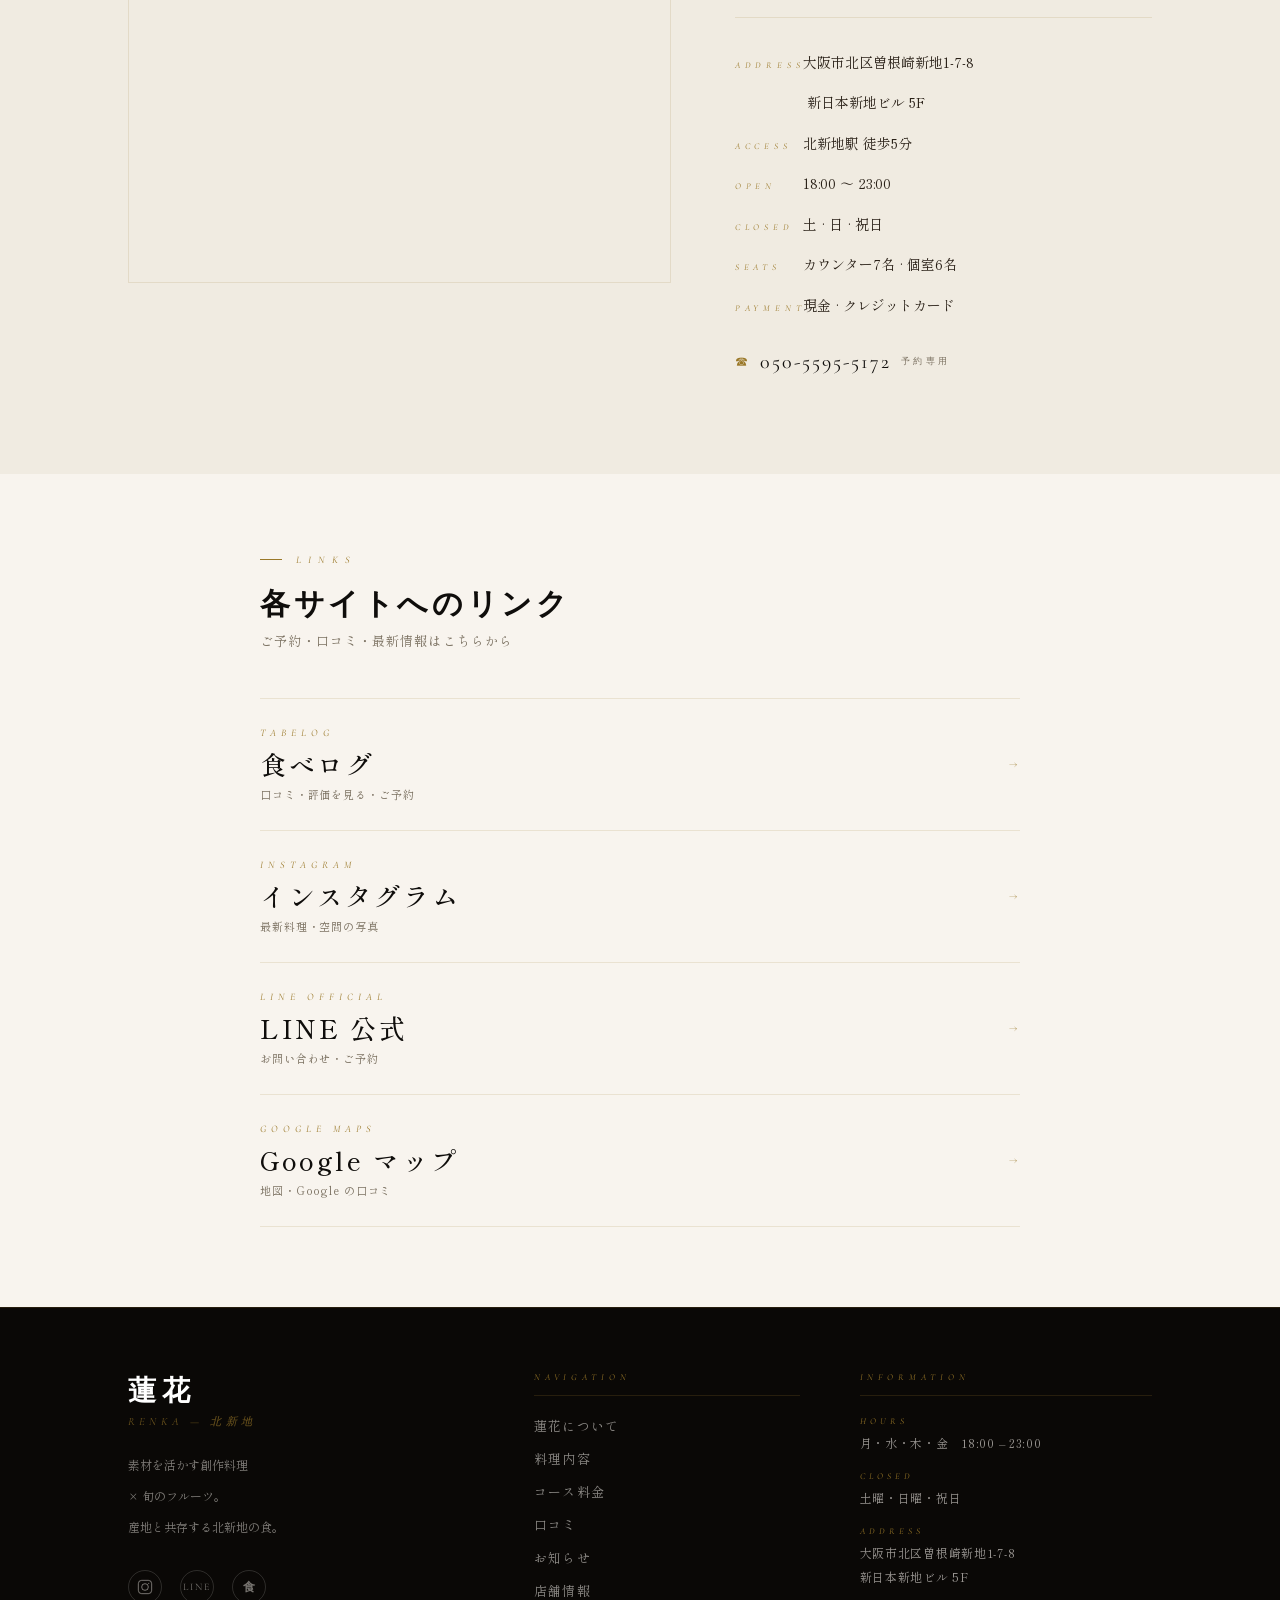
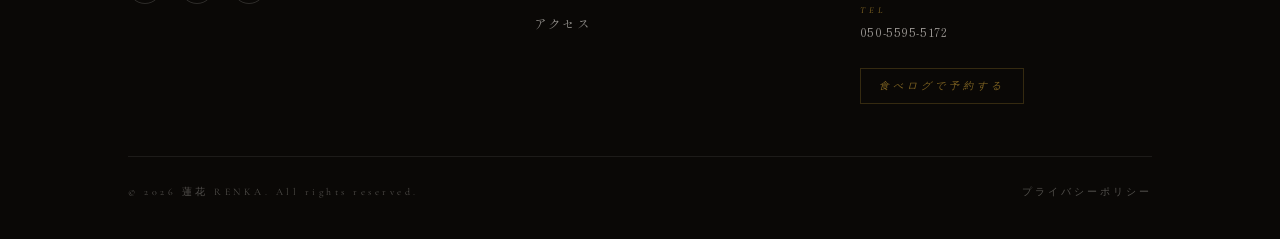
==== commit ce7aded5: "Reduce network payload: video compression, lazy loading, CSS minify - Remove loader video (saves 1.2" ====
--- a/index.html
+++ b/index.html
@@ -108,8 +108,7 @@
 <div id="cr"><div id="cri"></div></div>
 <!-- LOADER -->
 <div id="loader">
-  <video id="loader-video" src="動画/Video Project 1.mp4" autoplay muted playsinline loop></video>
-  <div id="loader-lotus">
+<div id="loader-lotus">
     <svg viewBox="0 0 300 300" xmlns="http://www.w3.org/2000/svg">
       <defs>
         <radialGradient id="pg" cx="50%" cy="75%" r="60%">
@@ -255,7 +254,7 @@
       preload="metadata"
       poster="写真/hero-poster.webp"
     >
-      <source src="動画/Video Project 2.mp4" type="video/mp4">
+      <source src="動画/hero.mp4" type="video/mp4">
     </video>
     <div class="hero-overlay"></div>
     <div class="hero-frame-tl"></div>
@@ -379,12 +378,12 @@
     <h2 class="sjp rv d1">料理内容</h2>
   </div>
   <div class="dish-slider">
-    <div class="dish-slide active" style="background-image:url(写真/DSC07699.webp)"></div>
-    <div class="dish-slide" style="background-image:url(写真/DSC09683.webp)"></div>
-    <div class="dish-slide" style="background-image:url(写真/DSC09827.webp)"></div>
-    <div class="dish-slide" style="background-image:url(写真/DSC09659.webp)"></div>
-    <div class="dish-slide" style="background-image:url(写真/DSC09817-2.webp)"></div>
-    <div class="dish-slide" style="background-image:url(写真/DSC07749.webp)"></div>
+    <div class="dish-slide active" data-bg="写真/DSC07699.webp"></div>
+    <div class="dish-slide" data-bg="写真/DSC09683.webp"></div>
+    <div class="dish-slide" data-bg="写真/DSC09827.webp"></div>
+    <div class="dish-slide" data-bg="写真/DSC09659.webp"></div>
+    <div class="dish-slide" data-bg="写真/DSC09817-2.webp"></div>
+    <div class="dish-slide" data-bg="写真/DSC07749.webp"></div>
     <button class="dish-prev" aria-label="前の写真">&#8249;</button>
     <button class="dish-next" aria-label="次の写真">&#8250;</button>
     <div class="dish-dots">
@@ -519,7 +518,7 @@
   <p class="past-menu-lead rv">これまでにご好評いただいた一品をご紹介します。</p>
   <div class="past-menu-grid">
     <div class="pm-card rv d1" data-ig="https://www.instagram.com/p/DVdVVhlD97u/?utm_source=ig_web_copy_link&igsh=MzRlODBiNWFlZA==">
-      <div class="pm-img-wrap" id="pm-img-0" style="background-image:url(写真/DSC07721.webp);background-size:cover;background-position:center">
+      <div class="pm-img-wrap" id="pm-img-0" data-bg="写真/DSC07721.webp">
         <div class="pm-img-placeholder">
           <svg viewBox="0 0 120 80" xmlns="http://www.w3.org/2000/svg" width="100%" height="100%">
             <rect width="120" height="80" fill="#f0e8dc"/>
@@ -534,7 +533,7 @@
       </div>
     </div>
     <div class="pm-card rv d2" data-ig="https://www.instagram.com/p/DWTYsGpj-8a/?utm_source=ig_web_copy_link&igsh=MzRlODBiNWFlZA==">
-      <div class="pm-img-wrap" id="pm-img-1" style="background-image:url(写真/DSC09692.webp);background-size:cover;background-position:center">
+      <div class="pm-img-wrap" id="pm-img-1" data-bg="写真/DSC09692.webp">
         <div class="pm-img-placeholder">
           <svg viewBox="0 0 120 80" xmlns="http://www.w3.org/2000/svg" width="100%" height="100%">
             <rect width="120" height="80" fill="#f0e8dc"/>
@@ -551,7 +550,7 @@
       </div>
     </div>
     <div class="pm-card rv d3" data-ig="https://www.instagram.com/p/DWLklwcj7VB/?utm_source=ig_web_copy_link&igsh=MzRlODBiNWFlZA==">
-      <div class="pm-img-wrap" id="pm-img-2" style="background-image:url(写真/DSC09668.webp);background-size:cover;background-position:center">
+      <div class="pm-img-wrap" id="pm-img-2" data-bg="写真/DSC09668.webp">
         <div class="pm-img-placeholder">
           <svg viewBox="0 0 120 80" xmlns="http://www.w3.org/2000/svg" width="100%" height="100%">
             <rect width="120" height="80" fill="#f0e8dc"/>
@@ -566,7 +565,7 @@
       </div>
     </div>
     <div class="pm-card rv d4" data-ig="https://www.instagram.com/p/DWGuo1sD5NG/?utm_source=ig_web_copy_link&igsh=MzRlODBiNWFlZA==">
-      <div class="pm-img-wrap" id="pm-img-3" style="background-image:url(写真/DSC09657.webp);background-size:cover;background-position:center">
+      <div class="pm-img-wrap" id="pm-img-3" data-bg="写真/DSC09657.webp">
         <div class="pm-img-placeholder">
           <svg viewBox="0 0 120 80" xmlns="http://www.w3.org/2000/svg" width="100%" height="100%">
             <rect width="120" height="80" fill="#f0e8dc"/>
@@ -593,7 +592,7 @@
   </div>
   <div class="prod-grid">
     <div class="prod-card rv d1">
-      <div class="prod-card-bg" style="background-image:url(写真/DSC09817-2.webp)"></div>
+      <div class="prod-card-bg" data-bg="写真/DSC09817-2.webp"></div>
       <div class="prod-card-body">
         <p class="prod-region">Kagoshima · Japan</p>
         <h3 class="prod-name">うすなが牛</h3>
@@ -601,7 +600,7 @@
       </div>
     </div>
     <div class="prod-card rv d2">
-      <div class="prod-card-bg" style="background-image:url(写真/DSC09827.webp)"></div>
+      <div class="prod-card-bg" data-bg="写真/DSC09827.webp"></div>
       <div class="prod-card-body">
         <p class="prod-region">Tokachi · Hokkaido</p>
         <h3 class="prod-name">十勝マンガリッツァ豚</h3>
@@ -609,7 +608,7 @@
       </div>
     </div>
     <div class="prod-card rv d3">
-      <div class="prod-card-bg" style="background-image:url(写真/DSC07749.webp)"></div>
+      <div class="prod-card-bg" data-bg="写真/DSC07749.webp"></div>
       <div class="prod-card-body">
         <p class="prod-region">Seasonal · Direct from Producers</p>
         <h3 class="prod-name">旬のフルーツ</h3>
@@ -1048,5 +1047,21 @@
   </div>
 </div>
 
+
+<script>
+(function(){
+  var els = document.querySelectorAll('[data-bg]');
+  if(!els.length) return;
+  var io = new IntersectionObserver(function(entries){
+    entries.forEach(function(e){
+      if(e.isIntersecting){
+        e.target.style.backgroundImage = 'url(' + e.target.dataset.bg + ')';
+        io.unobserve(e.target);
+      }
+    });
+  },{rootMargin:'200px'});
+  els.forEach(function(el){ io.observe(el); });
+})();
+</script>
 </body>
 </html>
--- a/renka.css
+++ b/renka.css
@@ -1,1647 +1,5 @@
-:root {
-  --w:    #f8f4ee;
-  --w2:   #f0ebe1;
-  --ink:  #0f0d0b;
-  --deep: #17130e;
-  --ch:   #2a2118;
-  --red:  #8c2b18;
-  --red2: #b33820;
-  --gold: #9a7828;
-  --gold2:#c4a040;
-  --warm: #7a7060;
-  --bd:   rgba(154,120,40,.15);
-  --nav-h: 64px;
-}
-
-.skip-link{position:absolute;top:-40px;left:0;background:var(--red);color:#fff;padding:8px 16px;text-decoration:none;font-family:'Shippori Mincho',serif;font-size:12px;z-index:9999;transition:top .2s}
-.skip-link:focus{top:0}
-/* ── FOCUS / ACCESSIBILITY ── */
-:focus-visible{outline:2px solid var(--gold);outline-offset:3px}
-a,button{-webkit-tap-highlight-color:transparent}
-*,*::before,*::after{margin:0;padding:0;box-sizing:border-box}
-html{scroll-behavior:smooth}
-section,#gallery,#rooms{scroll-margin-top:64px}
-html{scroll-padding-top:var(--nav-h)}
-body{background:var(--w);color:var(--ink);font-family:'Shippori Mincho',serif;font-weight:400;overflow-x:hidden;cursor:none}
-
-/* ── CURSOR ── */
-#cd, #cr {
-  position: fixed;
-  pointer-events: none;
-  z-index: 9999;
-  transform: translate(-50%, -50%);
-  transition: transform .18s cubic-bezier(.22,.61,.36,1);
-}
-
-@media (max-width: 768px) {
-  #cd,
-  #cr {
-    display: none !important;
-  }
-}
-
-/* 中央ドット */
-#cdi {
-  width: 4px;
-  height: 4px;
-  background: var(--gold); /* 赤→ゴールドへ */
-  border-radius: 50%;
-  opacity: .9;
-}
-
-/* 外側リング */
-#cri {
-  width: 32px;
-  height: 32px;
-  border: 1px solid rgba(154,120,40,.45); /* 薄いゴールド */
-  border-radius: 50%;
-  opacity: .35;
-
-  backdrop-filter: blur(2px);
-
-  transition:
-    width .4s cubic-bezier(.22,.61,.36,1),
-    height .4s cubic-bezier(.22,.61,.36,1),
-    opacity .35s ease,
-    border-color .35s ease,
-    transform .35s ease;
-}
-
-/* ホバー時に外側リングを消す */
-body:has(a:hover) #cri,
-body:has(button:hover) #cri {
-  opacity: 0;
-  transform: translate(-50%, -50%) scale(0.8);
-}
-
-/* 押下時（高級感あるフィードバック） */
-body:has(a:active) #cri,
-body:has(button:active) #cri {
-  width: 28px;
-  height: 28px;
-  opacity: .8;
-  border-color: var(--red);
-}
-
-/* ── LOADER ── */
-.skip-loader #loader{display:none !important}
-#loader{position:fixed;inset:0;background:#0f0d0b;z-index:3000;display:flex;align-items:center;justify-content:center;flex-direction:column;text-align:center;transition:opacity 1s ease,visibility 1s ease;overflow:hidden}
-#loader::before{content:'';position:absolute;inset:0;z-index:0;pointer-events:none}
-#loader.out{opacity:0;visibility:hidden}
-#loader-lotus{position:absolute;inset:0;display:flex;align-items:center;justify-content:center;opacity:0;animation:lu 1.4s ease forwards .1s;z-index:1}
-#loader-lotus svg{width:min(320px,80vw);height:min(320px,80vw);opacity:.22}
-.ld-content{position:relative;z-index:2;display:flex;flex-direction:column;align-items:center;text-align:center;pointer-events:none}
-.ld-en{font-family:'Shippori Mincho B1',serif;font-weight:500;font-size:clamp(40px,6vw,64px);letter-spacing:.4em;color:rgba(248,244,238,.92);opacity:0;animation:lu .8s ease forwards .5s;text-align:center}
-.ld-bar{width:1px;height:0;background:linear-gradient(to bottom,var(--gold),transparent);margin:18px auto;animation:lb 1s ease forwards 1.1s}
-.ld-sub{font-family:'Cormorant Garamond',serif;font-style:italic;font-size:11px;letter-spacing:.6em;color:rgba(154,120,40,.65);text-transform:uppercase;opacity:0;animation:lu .7s ease forwards 1.7s;text-align:center}
-@keyframes lu{from{opacity:0;transform:translateY(12px)}to{opacity:1;transform:translateY(0)}}
-@keyframes slide-from-left{from{opacity:0;transform:translateX(-36px)}to{opacity:1;transform:translateX(0)}}
-@keyframes slide-from-right{from{opacity:0;transform:translateX(48px)}to{opacity:1;transform:translateX(0)}}
-@keyframes lb{to{height:48px}}
-
-#loader-video{
-  display:none;
-  position:absolute;
-  top:50%;left:50%;
-  transform:translate(-50%,-50%);
-  min-width:100%;min-height:100%;
-  width:auto;height:auto;
-  object-fit:cover;
-  object-position:center center;
-  z-index:0;
-}
-@media(max-width:900px){
-  #loader{background:#0f0d0b}
-  #loader-video{display:block}
-  #loader::before{background:rgba(15,13,11,.45)}
-  #loader-lotus{display:none}
-  .ld-content{display:none}
-}
-
-/* ── NAV ── */
-/* ── NAV ── */
-nav {
-  position: sticky;
-  top: 0; left: 0; right: 0;
-  z-index: 600;
-  height: var(--nav-h);
-  padding: 0 60px;
-  display: flex;
-  align-items: center;
-  justify-content: space-between;
-  background: rgba(248,244,238,.97);
-  backdrop-filter: blur(24px);
-  border-bottom: 1px solid var(--bd);
-  transition: opacity .7s ease, transform .7s ease;
-}
-
-nav.sc {
-  background: rgba(248,244,238,.97);
-  border-color: var(--bd);
-}
-
-.nlogo {
-  text-decoration: none;
-  display: flex;
-  align-items: center;
-}
-
-.nlogo-t {
-  font-family: 'Shippori Mincho B1', serif;
-  font-weight: 600;
-  font-size: 30px;
-  letter-spacing: .22em;
-  color: #000;
-  transition: opacity .3s;
-}
-
-.nlogo-t:hover { opacity: .7; }
-
-.ncta {
-  font-family: 'Shippori Mincho', serif;
-  font-size: 12px;
-  letter-spacing: .28em;
-  color: #000;
-  text-decoration: none;
-  border: 1px solid rgba(0,0,0,.65);
-  padding: 10px 28px;
-  transition: background .3s, color .3s, border-color .3s;
-}
-
-.ncta:hover {
-  background: var(--red);
-  color: #fff;
-  border-color: var(--red);
-}
-
-.nav-ig {
-  color: #000;
-  opacity: .6;
-  transition: opacity .3s, color .3s;
-  display: flex;
-  align-items: center;
-}
-
-.nav-ig:hover { opacity: 1; color: var(--red); }
-
-/* PC用ナビリンク */
-.nav-links {
-  display: flex;
-  align-items: center;
-  gap: clamp(16px, 2.2vw, 38px);
-  list-style: none;
-  margin: 0;
-  padding: 0;
-}
-
-.nav-link {
-  font-family: 'Shippori Mincho B1', serif;
-  font-weight: 600;
-  font-size: 14px;
-  letter-spacing: .22em;
-  color: #000;
-  text-decoration: none;
-  opacity: .75;
-  transition: opacity .3s;
-  white-space: nowrap;
-}
-
-.nav-link:hover { opacity: 1; }
-
-/* ハンバーガーボタン */
-.nav-hamburger {
-  display: none;
-  flex-direction: column;
-  justify-content: center;
-  gap: 5px;
-  background: none;
-  border: none;
-  cursor: pointer;
-  padding: 4px;
-  z-index: 700;
-}
-
-.nav-hamburger span {
-  display: block;
-  width: 24px;
-  height: 1.5px;
-  background: #000;
-  transition: transform .3s, opacity .3s;
-}
-
-.nav-hamburger.open span:nth-child(1) { transform: translateY(6.5px) rotate(45deg); }
-.nav-hamburger.open span:nth-child(2) { opacity: 0; }
-.nav-hamburger.open span:nth-child(3) { transform: translateY(-6.5px) rotate(-45deg); }
-
-/* ドロワー */
-.nav-drawer {
-  display: none;
-  position: fixed;
-  top: var(--nav-h);
-  left: 0;
-  right: 0;
-  z-index: 599;
-  background: linear-gradient(to bottom, rgba(248,244,238,.98), rgba(242,236,227,.98));
-  backdrop-filter: blur(24px);
-  -webkit-backdrop-filter: blur(24px);
-  border-bottom: 1px solid rgba(154,120,40,.14);
-  box-shadow: 0 18px 40px rgba(15,13,11,.08);
-  padding: 0;
-  max-height: 0;
-  overflow: hidden;
-  transition:
-    max-height .55s cubic-bezier(.22,.61,.36,1),
-    padding .4s ease,
-    box-shadow .4s ease;
-}
-
-.nav-drawer.open {
-  max-height: 520px;
-  padding: 18px 0 22px;
-}
-
-.nav-drawer-links {
-  list-style: none;
-  margin: 0;
-  padding: 0 20px;
-  position: relative;
-}
-
-.nav-drawer-links::before {
-  content: "";
-  position: absolute;
-  top: 6px; bottom: 6px; left: 20px;
-  width: 1px;
-  background: linear-gradient(
-    to bottom,
-    transparent,
-    rgba(154,120,40,.18) 18%,
-    rgba(154,120,40,.18) 82%,
-    transparent
-  );
-}
-
-.nav-drawer-link {
-  position: relative;
-  display: flex;
-  flex-direction: column;
-  gap: 6px;
-  font-family: 'Shippori Mincho B1', serif;
-  font-size: 15px;
-  font-weight: 700;
-  letter-spacing: .24em;
-  line-height: 1.7;
-  color: rgba(15,13,11,.88);
-  text-decoration: none;
-  padding: 22px 28px 22px 42px;
-  transition:
-    color .35s ease,
-    background-color .35s ease,
-    padding-left .35s ease,
-    transform .35s ease;
-}
-
-.nav-drawer-link:not(:last-child)::after {
-  content: "";
-  position: absolute;
-  left: 42px; right: 0; bottom: 0;
-  height: 1px;
-  background: linear-gradient(
-    to right,
-    rgba(154,120,40,.16),
-    rgba(154,120,40,.08) 55%,
-    transparent
-  );
-}
-
-.nav-drawer-link::before {
-  content: "";
-  position: absolute;
-  left: 18px;
-  top: 50%;
-  width: 7px; height: 7px;
-  border: 1px solid rgba(154,120,40,.5);
-  border-radius: 50%;
-  transform: translateY(-50%);
-  transition:
-    background-color .35s ease,
-    border-color .35s ease,
-    transform .35s ease;
-}
-
-.nav-drawer-link:hover,
-.nav-drawer-link:focus-visible {
-  color: var(--red);
-  background: linear-gradient(to right, rgba(154,120,40,.05), transparent 72%);
-  padding-left: 50px;
-  transform: translateX(2px);
-  outline: none;
-}
-
-.nav-drawer-link:hover::before,
-.nav-drawer-link:focus-visible::before {
-  background: rgba(154,120,40,.72);
-  border-color: rgba(154,120,40,.72);
-  transform: translateY(-50%) scale(1.08);
-}
-
-/* 英語・日本語 2段構成 */
-.nav-en {
-  font-family: 'Cormorant Garamond', serif;
-  font-size: 11px;
-  letter-spacing: .4em;
-  color: var(--gold);
-  text-transform: uppercase;
-  line-height: 1;
-}
-
-.nav-ja {
-  font-family: 'Shippori Mincho B1', serif;
-  font-size: 15px;
-  letter-spacing: .18em;
-  color: rgba(15,13,11,.9);
-  line-height: 1.6;
-}
-
-.nav-drawer-link:hover .nav-en { color: var(--red); }
-.nav-drawer-link:hover .nav-ja { color: var(--red); }
-
-/* ── タブレット縦（769px〜900px）: ハンバーガー表示 ── */
-@media (min-width: 769px) and (max-width: 900px) {
-  nav { height: 56px; padding: 0 24px; }
-  :root { --nav-h: 56px; }
-  .nlogo-t { font-size: 24px; }
-  .nav-hamburger { display: flex; margin-left: auto; }
-  .nav-links { display: none; }
-  .nav-icon { display: none !important; }
-  .ncta { display: none; }
-  .nav-drawer { display: block; }
-}
-
-/* ── タブレット横（901px〜1024px） ── */
-@media (min-width: 901px) and (max-width: 1024px) {
-  nav { padding: 0 36px; height: 64px; }
-  :root { --nav-h: 64px; }
-  .nlogo-t { font-size: 26px; }
-  .nav-links { gap: 20px; }
-  .nav-link { font-size: 11px; letter-spacing: .12em; }
-  .ncta { font-size: 11px; padding: 8px 16px; letter-spacing: .14em; }
-  .nav-hamburger { display: none; }
-  .nav-drawer { display: none !important; }
-  .nav-icon { display: flex !important; }
-
-  /* コンテンツレイアウト調整 */
-  #concept { gap: 48px; padding: 80px 5vw; }
-  #chef { gap: 48px; padding: 80px 5vw; }
-  .gp-grid { grid-template-rows: 38vh 38vh; }
-  .agrid { gap: 40px; }
-  .fi { grid-template-columns: 1fr 1fr; }
-  #menu, #news, #rsv, #access { padding: 80px 5vw; }
-  #cta-band { padding: 56px 5vw; }
-}
-
-/* ── スマホ（768px以下） ── */
-@media (max-width: 768px) {
-  nav { height: 56px; padding: 0 20px; }
-  :root { --nav-h: 56px; }
-  .nlogo-t { font-size: 22px; }
-  .nav-icon { display: none !important; }
-  .nav-hamburger { display: flex; margin-left: auto; }
-  .nav-links { display: none; }
-  .nav-drawer { display: block; }
-  .nav-drawer.open { max-height: 78vh; }
-  .nav-drawer-links { padding: 4px 18px 0; }
-  .nav-drawer-links::before { left: 18px; }
-  .nav-drawer-link { font-size: 14px; letter-spacing: .18em; padding: 20px 20px 20px 38px; }
-  .nav-drawer-link:not(:last-child)::after { left: 38px; }
-  .nav-drawer-link::before { left: 14px; }
-  .nav-drawer-link:hover,
-  .nav-drawer-link:focus-visible { padding-left: 44px; transform: none; }
-}
-/* ── HERO ── */
-/* フルスクリーン動画＋テキストオーバーレイ */
-#hero{
-  min-height:calc(100vh - var(--nav-h));
-  position:relative;
-  display:flex;
-  flex-direction:column;
-  justify-content:center;
-  align-items:flex-start;
-  overflow:visible;
-}
-/* 動画背景: 全面 */
-.hero-r{
-  position:absolute;
-  inset:0;
-  z-index:0;
-  background:var(--deep);
-  overflow:hidden;
-}
-.hero-video{
-  position:absolute;
-  inset:0;
-  width:100%;
-  height:100%;
-  object-fit:cover;
-  z-index:0;
-}
-/* オーバーレイ */
-.hero-overlay{
-  position:absolute;
-  inset:0;
-  z-index:1;
-  background:
-    linear-gradient(to bottom, rgba(10,8,6,.55) 0%, rgba(10,8,6,.1) 40%, rgba(10,8,6,.65) 100%),
-    linear-gradient(to right,  rgba(10,8,6,.60) 0%, rgba(10,8,6,.0) 60%);
-}
-.hero-frame-tl,.hero-frame-br{position:absolute;z-index:3;pointer-events:none}
-.hero-frame-tl{top:32px;left:32px;width:40px;height:40px;border-top:1px solid rgba(154,120,40,.5);border-left:1px solid rgba(154,120,40,.5)}
-.hero-frame-br{bottom:32px;right:32px;width:40px;height:40px;border-bottom:1px solid rgba(154,120,40,.5);border-right:1px solid rgba(154,120,40,.5)}
-/* テキストオーバーレイ（PC: 左寄せ縦並び / SP: 中央大タイトル） */
-.hero-l{
-  position:relative;
-  z-index:2;
-  padding:0 10vw;
-  max-width:720px;
-  text-align:left;
-  opacity:0;
-  transition:opacity .4s ease 0.2s;
-}
-body.loaded .hero-l{opacity:1}
-.hero-l::after{display:none}
-.h-kicker{
-  font-family:'Cormorant Garamond',serif;
-  font-style:italic;
-  font-size:11px;
-  letter-spacing:.6em;
-  color:var(--gold2);
-  display:flex;
-  align-items:center;
-  justify-content:flex-start;
-  gap:12px;
-  margin-bottom:28px;
-  opacity:0;
-  animation:lu .5s ease forwards 1.4s;
-}
-.h-kicker::before{display:none}
-.h-title{
-  font-family:'Shippori Mincho B1',serif;
-  font-weight:600;
-  font-size:clamp(32px,5vw,68px);
-  line-height:1.45;
-  letter-spacing:.06em;
-  color:#fff;
-  margin-bottom:16px;
-  text-shadow:0 2px 20px rgba(0,0,0,.4);
-  opacity:1;
-  animation:none;
-}
-/* コンセプト下部ブロック（PC: 左寄せ通常フロー / SP: 絶対配置・下部固定） */
-.hero-b{
-  position:relative;
-  z-index:2;
-  padding:0 10vw;
-  max-width:720px;
-  text-align:left;
-  opacity:0;
-  animation:lu .7s ease forwards 2.0s;
-}
-.h-title-1{
-  display:inline-block;
-  opacity:0;
-}
-.h-title-2{
-  display:inline-block;
-  font-style:normal;
-  color:var(--gold2);
-  opacity:0;
-}
-/* body.loaded 起点で遅延計算（ローダー終了後に再生） */
-body.loaded .h-title-1{
-  animation:slide-from-left .75s cubic-bezier(.22,.61,.36,1) forwards 0.4s;
-}
-body.loaded .h-title-2{
-  animation:slide-from-left .75s cubic-bezier(.22,.61,.36,1) forwards 0.75s;
-}
-.h-title em{font-style:normal;color:var(--gold2)}
-/* コンセプト文 */
-.h-concept{
-  font-family:'Shippori Mincho',serif;
-  font-size:clamp(14px,1.3vw,17px);
-  line-height:2.3;
-  color:rgba(255,255,255,.78);
-  padding-left:20px;
-  border-left:2px solid rgba(154,120,40,.65);
-  letter-spacing:.04em;
-}
-/* 料金・アクセスメモ（非表示）*/
-.h-price-note{display:none;
-  font-family:'Cormorant Garamond',serif;
-  font-style:italic;
-  font-size:12px;
-  letter-spacing:.3em;
-  color:rgba(255,255,255,.55);
-  margin-bottom:44px;
-  opacity:0;
-  animation:lu .5s ease forwards 2.1s;
-}
-/* CTAボタン群 */
-.h-btns{
-  display:flex;
-  gap:16px;
-  flex-wrap:wrap;
-  align-items:center;
-  opacity:0;
-  animation:lu .6s ease forwards 2.3s;
-}
-.btn-primary--hero{
-  font-family:'Shippori Mincho B1',serif;
-  font-size:13px;
-  letter-spacing:.32em;
-  color:#fff;
-  background:var(--red);
-  text-decoration:none;
-  padding:18px 52px;
-  border:1px solid var(--red);
-  transition:background .3s,transform .25s,box-shadow .3s;
-  display:inline-block;
-  box-shadow:0 4px 24px rgba(140,43,24,.45);
-}
-.btn-primary--hero:hover{
-  background:var(--red2);
-  border-color:var(--red2);
-  transform:translateY(-3px);
-  box-shadow:0 8px 32px rgba(140,43,24,.6);
-}
-.btn-ghost--hero{
-  font-family:'Cormorant Garamond',serif;
-  font-style:italic;
-  font-size:13px;
-  letter-spacing:.35em;
-  color:rgba(255,255,255,.7);
-  text-decoration:none;
-  padding:18px 0;
-  transition:color .3s;
-  display:flex;
-  align-items:center;
-  gap:8px;
-}
-.btn-ghost--hero:hover{color:#fff}
-/* スクロールヒント */
-.sh{
-  display:none;
-}
-.sh-t{font-family:'Cormorant Garamond',serif;font-size:8px;letter-spacing:.6em;color:rgba(255,255,255,.5);text-transform:uppercase}
-.sh-b{width:1px;height:36px;background:linear-gradient(to bottom,rgba(154,120,40,.8),transparent);animation:sb 2.5s ease-in-out infinite}
-@keyframes sb{0%,100%{opacity:.2;transform:scaleY(.3);transform-origin:top}50%{opacity:1;transform:scaleY(1)}}
-/* モバイル */
-@media(max-width:768px){
-  /* スマホ: タイトルを上段に配置 */
-  #hero{
-    flex-direction:column;
-    align-items:center;
-    justify-content:flex-start;
-    padding-top:4vh;
-    min-height:calc(100svh - var(--nav-h));
-  }
-  .hero-l{
-    width:100%;
-    max-width:none;
-    padding:0 20px 0 32vw;
-    text-align:left;
-  }
-  .h-kicker{justify-content:flex-start;margin-bottom:20px}
-  .h-kicker::before{display:none}
-  .h-title{font-size:clamp(28px,8vw,40px);line-height:1.3;margin-bottom:0;text-align:left;width:100%}
-  /* コンセプトを下部に絶対配置 */
-  .hero-b{
-    position:absolute;
-    bottom:52px;
-    left:0;right:0;
-    max-width:none;
-    padding:0 20px;
-    text-align:center;
-  }
-  .h-concept{border-left:none;padding-left:0;font-size:12px;line-height:2.2}
-  /* スマホ: タイトルフォント・アニメーション・横ずれ */
-  .h-title{font-family:'Shippori Mincho B1',serif}
-  .h-title-1{display:block;margin-left:0}
-  .h-title-2{display:block;margin-left:0.6em}
-  body.loaded .h-title-1{
-    animation:slide-from-left .9s cubic-bezier(.22,.61,.36,1) forwards 0.4s;
-  }
-  body.loaded .h-title-2{
-    animation:slide-from-right .9s cubic-bezier(.22,.61,.36,1) forwards 0.85s;
-  }
-  .sh{display:none}
-  .btn-primary--hero{padding:16px 36px;font-size:12px;width:100%;text-align:center}
-  .btn-ghost--hero{display:none}
-  .h-btns{flex-direction:column;align-items:flex-start}
-}
-
-/* ── OCCASIONS BAND ── */
-#occasions{background:var(--ink);padding:24px 10vw;display:flex;align-items:center;justify-content:center;gap:0;overflow:hidden;border-top:1px solid rgba(154,120,40,.12)}
-.occ-list{display:flex;align-items:center;gap:0;flex-wrap:wrap;justify-content:center}
-.occ-item{font-family:'Cormorant Garamond',serif;font-style:italic;font-size:13px;letter-spacing:.35em;color:white;padding:8px 28px;text-transform:uppercase;transition:color .3s;position:relative}
-.occ-item:not(:last-child)::after{content:'';position:absolute;right:0;top:50%;transform:translateY(-50%);width:1px;height:14px;background:rgba(154,120,40,.25)}
-.occ-item:hover{color:var(--gold2)}
-
-/* ── SECTION COMMON ── */
-.slbl{font-family:'Cormorant Garamond',serif;font-style:italic;font-size:10px;letter-spacing:.7em;color:var(--gold);text-transform:uppercase;display:flex;align-items:center;gap:14px;margin-bottom:18px}
-.slbl::before{content:'';width:22px;height:1px;background:var(--gold)}
-.sjp{font-family:'Shippori Mincho B1',serif;font-weight:600;font-size:clamp(24px,3vw,38px);line-height:1.4;letter-spacing:.1em;color:var(--ink);margin-bottom:6px}
-.sen{font-family:'Cormorant Garamond',serif;font-style:italic;font-size:12px;letter-spacing:.5em;color:var(--gold);text-transform:uppercase;margin-bottom:40px}
-.rv{opacity:0;transform:translateY(22px);transition:opacity .85s ease,transform .85s ease}
-.rv.on{opacity:1;transform:translateY(0)}
-.d1{transition-delay:.1s}.d2{transition-delay:.2s}.d3{transition-delay:.3s}.d4{transition-delay:.45s}
-
-/* ── GALLERY ── */
-#gallery{background:var(--w);padding:0 0 72px}
-.dish-slider{
-  position:relative;
-  width:72%;
-  max-width:680px;
-  margin:0 auto;
-  aspect-ratio:4/3;
-  overflow:hidden;
-  box-shadow:0 20px 60px rgba(15,13,11,.13);
-}
-.dish-slide{
-  position:absolute;
-  inset:0;
-  background-size:cover;
-  background-position:center;
-  opacity:0;
-  transition:opacity .7s ease;
-  cursor:zoom-in;
-}
-.dish-slide.active{opacity:1}
-.dish-prev,.dish-next{
-  position:absolute;
-  top:50%;
-  transform:translateY(-50%);
-  background:rgba(15,13,11,.42);
-  border:none;
-  color:rgba(248,244,238,.9);
-  font-size:18px;
-  line-height:1;
-  width:28px;
-  height:28px;
-  display:flex;
-  align-items:center;
-  justify-content:center;
-  cursor:pointer;
-  z-index:2;
-  transition:background .3s;
-}
-.dish-prev{left:0}
-.dish-next{right:0}
-.dish-prev:hover,.dish-next:hover{background:rgba(154,120,40,.65)}
-.dish-dots{
-  position:absolute;
-  bottom:14px;
-  left:50%;
-  transform:translateX(-50%);
-  display:flex;
-  gap:8px;
-  z-index:2;
-}
-.dish-dot{
-  width:4px;height:4px;
-  border-radius:50%;
-  background:rgba(255,255,255,.4);
-  cursor:pointer;
-  transition:background .3s,transform .3s;
-}
-.dish-dot.active{background:rgba(248,244,238,.95);transform:scale(1.3)}
-@media(max-width:900px){
-  .dish-slider{width:92%;aspect-ratio:3/2}
-}
-
-/* ── ROOMS ── */
-#rooms{display:grid;grid-template-columns:1fr 1fr;min-height:480px;margin-top: 5px;}
-.rcard{position:relative;overflow:hidden;cursor:default}
-.rcard-bg{position:absolute;inset:0;background-size:cover;background-position:center;transition:transform .7s ease}
-.rcard:hover .rcard-bg{transform:scale(1.04)}
-.rcard-bg.no-img-priv{background:radial-gradient(ellipse at 50% 40%,#1e1914 0%,#141210 100%)}
-.rcard-bg.no-img-priv::before{content:'';position:absolute;top:0;left:0;right:0;height:50%;background-image:radial-gradient(circle,rgba(255,255,255,.038) 1px,transparent 1px);background-size:13px 13px}
-.rcard-bg.no-img-ctr{background:radial-gradient(ellipse at 50% 30%,#241c08 0%,#1a1408 100%)}
-.rcard-bg.no-img-ctr::before{content:'';position:absolute;top:0;left:0;right:0;height:40%;background:repeating-linear-gradient(0deg,transparent 0,transparent 10px,rgba(212,136,16,.09) 10px,rgba(212,136,16,.09) 12px),linear-gradient(to bottom,rgba(212,136,16,.18) 0%,transparent 80%)}
-.rcard-bg.no-img-ctr::after{content:'';position:absolute;bottom:28%;left:4%;right:4%;height:2px;background:linear-gradient(90deg,transparent,rgba(212,140,20,.55),transparent);box-shadow:0 0 28px rgba(212,140,20,.18)}
-.rcard-ov{position:absolute;inset:0;background:linear-gradient(to top,rgba(15,13,11,.92) 0%,rgba(15,13,11,.45) 55%,transparent 100%);z-index:1}
-.rcard-info{position:absolute;bottom:0;left:0;right:0;padding:40px 44px 36px;z-index:2}
-.rcard-num{font-family:'Cormorant Garamond',serif;font-style:italic;font-size:9px;letter-spacing:.6em;color:rgba(196,160,64,.9);text-transform:uppercase;margin-bottom:8px}
-.rcard-name{font-family:'Shippori Mincho B1',serif;font-size:22px;letter-spacing:.12em;color:#fff;font-weight:500;margin-bottom:6px}
-.rcard-cap{display:flex;align-items:baseline;gap:5px;font-family:'Cormorant Garamond',serif;color:#e0b84a}
-.rcard-cap strong{font-size:48px;font-weight:300;line-height:1}
-.rcard-cap span{font-size:11px;letter-spacing:.2em}
-.rcard-desc{font-size:12px;line-height:2.2;color:rgba(248,244,238,.75);margin-top:12px;border-top:1px solid rgba(154,120,40,.35);padding-top:12px}
-.rcard-edit{position:absolute;top:12px;right:12px;z-index:5;background:rgba(15,13,11,.72);border:1px solid rgba(154,120,40,.3);color:rgba(248,244,238,.65);font-family:'Cormorant Garamond',serif;font-size:9px;letter-spacing:.35em;text-transform:uppercase;padding:7px 14px;cursor:pointer;transition:all .3s;display:none}
-.rcard-edit:hover{background:rgba(154,120,40,.18);border-color:var(--gold);color:#fff}
-
-/* ── CONCEPT ── */
-#concept{padding:100px 10vw;background:var(--w);display:grid;grid-template-columns:1fr 1fr;gap:80px;align-items:center;position:relative;overflow:hidden}
-.cwm{position:absolute;right:-20px;top:50%;transform:translateY(-50%);font-family:'Shippori Mincho B1',serif;font-size:clamp(160px,18vw,280px);color:rgba(154,120,40,.038);line-height:1;pointer-events:none;user-select:none;font-weight:600}
-.concept-body{font-size:15px;line-height:2.8;color:var(--ch);margin-bottom:28px}
-.concept-body strong{color:var(--red);font-weight:500}
-.concept-hr{width:28px;height:1px;background:var(--gold);margin:28px 0}
-.concept-sub{font-size:13px;line-height:2.6;color:var(--warm)}
-.concept-vis{display:flex;flex-direction:column;gap:16px}
-.cv-card{padding:36px 32px;position:relative;background:var(--w2);border-left:2px solid var(--red);transition:transform .35s,box-shadow .35s}
-.cv-card:hover{transform:translateX(6px);box-shadow:-4px 0 0 var(--red)}
-.cv-card-en{font-family:'Cormorant Garamond',serif;font-style:italic;font-size:12px;letter-spacing:.6em;color:var(--gold);text-transform:uppercase;margin-bottom:10px;font-weight:700}
-.cv-card.has-photo .cv-card-en{color:#f5e6b8;text-shadow:0 1px 4px rgba(0,0,0,.6)}
-.cv-card-jp{font-family:'Shippori Mincho B1',serif;font-size:16px;letter-spacing:.1em;color:var(--ink);font-weight:500;line-height:1.7}
-.cv-card-deco{position:absolute;bottom:12px;right:18px;font-family:'Shippori Mincho B1',serif;font-size:48px;color:rgba(140,43,24,.055);line-height:1;user-select:none}
-.cv-dark{background:var(--deep);border-left:2px solid var(--gold)}
-.cv-dark:hover{box-shadow:-4px 0 0 var(--gold)}
-.cv-dark .cv-card-jp{color:rgba(248,244,238,.82)}
-.cv-dark .cv-card-deco{color:rgba(248,244,238,.04)}
-.concept-sub{
-  color: rgba(122,112,96,.92);
-}
-.cv-dark .cv-card-en{
-  color: rgba(196,160,64,.72);
-}
-/* cv-card with photo */
-.cv-card.has-photo{
-  background-size:cover;background-position:center;
-  border-left-color:transparent;
-}
-.cv-card.has-photo::after{
-  content:'';position:absolute;inset:0;
-  background:rgba(15,13,11,.52);
-  z-index:0;
-}
-.cv-card.has-photo .cv-card-en,
-.cv-card.has-photo .cv-card-jp,
-.cv-card.has-photo .cv-card-deco{position:relative;z-index:1;}
-.cv-card.has-photo .cv-card-en{color:var(--gold)}
-.cv-card.has-photo .cv-card-jp{color:rgba(248,244,238,.92);}
-.cv-card.has-photo .cv-card-deco{color:rgba(248,244,238,.06)}
-
-/* ── PHILOSOPHY ── */
-#phil{padding:64px 10vw;background:var(--deep);display:flex;flex-direction:column;align-items:center;text-align:center;position:relative;overflow:hidden}
-#phil::before{content:'';position:absolute;inset:0;background:repeating-linear-gradient(0deg,transparent,transparent 3px,rgba(248,244,238,.006) 3px,rgba(248,244,238,.006) 4px);pointer-events:none}
-.phil-q{font-family:'Shippori Mincho B1',serif;font-size:clamp(14px,2vw,20px);line-height:2.7;color:rgba(248,244,238,.82);font-weight:400;letter-spacing:.1em;max-width:580px;margin-bottom:28px}
-.phil-q em{font-style:normal;color:var(--gold2)}
-.phil-by{font-family:'Cormorant Garamond',serif;font-style:italic;font-size:10px;letter-spacing:.55em;color:rgba(154,120,40,.42);text-transform:uppercase;display:flex;align-items:center;gap:14px}
-.phil-by::before,.phil-by::after{content:'';width:28px;height:1px;background:rgba(154,120,40,.3)}
-
-/* ── NEWS ── */
-#news{padding:100px 10vw;background:var(--w2)}
-.news-grid{display:flex;flex-direction:column;gap:1px;margin-top:48px;border:1px solid var(--bd)}
-.ni-row{display:grid;grid-template-columns:148px 1fr auto;gap:28px;padding:24px 32px;background:var(--w);align-items:start;transition:background .3s}
-.ni-row:hover{background:var(--w2)}
-.ni-row-date{font-family:'Cormorant Garamond',serif;font-size:11px;letter-spacing:.35em;color:var(--gold);padding-top:3px}
-.ni-row-cat{display:inline-block;font-family:'Cormorant Garamond',serif;font-size:9px;letter-spacing:.4em;color:var(--red);border:1px solid rgba(140,43,24,.22);padding:3px 11px;text-transform:uppercase;margin-bottom:7px}
-.ni-row-title{font-size:14px;line-height:1.9;color:var(--ch)}
-.ni-row-del{display:none;background:none;border:1px solid rgba(140,43,24,.28);color:rgba(140,43,24,.55);font-family:'Cormorant Garamond',serif;font-size:9px;letter-spacing:.3em;text-transform:uppercase;padding:6px 13px;cursor:pointer;transition:all .3s;flex-shrink:0}
-.ni-row-del:hover{background:var(--red);color:#fff;border-color:var(--red)}
-.news-add{display:none;margin-top:14px;width:100%;padding:17px;background:none;border:1px dashed var(--bd);color:rgba(154,120,40,.5);font-family:'Cormorant Garamond',serif;font-size:11px;letter-spacing:.45em;text-transform:uppercase;cursor:pointer;transition:all .3s}
-.news-add:hover{border-color:var(--gold);color:var(--gold)}
-
-/* ── MENU ── */
-#menu{padding:100px 10vw;background:var(--w);position:relative;overflow:hidden}
-.menu-wm{position:absolute;left:-15px;bottom:-10px;font-family:'Shippori Mincho B1',serif;font-size:clamp(140px,16vw,260px);color:rgba(154,120,40,.032);line-height:1;pointer-events:none;user-select:none;font-weight:600}
-.mgrid{display:grid;grid-template-columns:1fr 1fr;gap:2px;margin-bottom:28px}
-.mi{padding:52px 44px;background:var(--w2);position:relative;overflow:hidden;transition:background .4s,transform .35s,box-shadow .35s;cursor:default}
-.mi:hover{background:var(--w);transform:translateY(-4px);box-shadow:0 16px 48px rgba(15,13,11,.08)}
-.mi-link{
-  text-decoration:none;color:inherit;
-  display:flex;flex-direction:column;
-  cursor:pointer;overflow:hidden;
-  padding:0 !important;background:none !important;
-  transition:box-shadow .3s;
-}
-.mi-link:hover{transform:none !important;box-shadow:0 16px 48px rgba(15,13,11,.15)}
-.mi.mi-link::before{display:none}
-.mi-photo{
-  width:100%;aspect-ratio:3/2;
-  background-size:cover;background-position:center;
-  flex-shrink:0;
-  transition:transform .6s ease;
-}
-.mi-link:hover .mi-photo{transform:scale(1.04)}
-.mi-text{
-  padding:22px 26px;
-  background:var(--w2);
-  display:flex;flex-direction:column;
-  flex:1;
-}
-.mi-arrow{
-  font-family:'Cormorant Garamond',serif;font-style:italic;
-  font-size:11px;letter-spacing:.35em;color:var(--gold);
-  margin-top:auto;padding-top:12px;
-  opacity:0;transition:opacity .3s;
-}
-.mi-link:hover .mi-arrow{opacity:1}
-.mi::before{content:'';position:absolute;top:0;left:0;right:0;height:2px;background:var(--red);transform:scaleX(0);transition:transform .4s;transform-origin:left}
-.mi:hover::before{transform:scaleX(1)}
-.mi-en{font-family:'Cormorant Garamond',serif;font-style:italic;font-size:9px;letter-spacing:.65em;color:var(--gold);text-transform:uppercase;margin-bottom:14px;opacity:.7}
-.mi-name{font-family:'Shippori Mincho B1',serif;font-size:20px;letter-spacing:.12em;color:var(--ink);font-weight:500;margin-bottom:12px}
-.mi-p{font-family:'Cormorant Garamond',serif;font-size:48px;font-weight:300;color:var(--ch);line-height:1;margin-bottom:3px}
-.mi-ptax{font-family:'Cormorant Garamond',serif;font-size:10px;letter-spacing:.35em;color:var(--warm);margin-bottom:24px}
-.mi-desc{font-size:13px;line-height:2.4;color:var(--warm)}
-.mi-deco{position:absolute;bottom:16px;right:22px;font-family:'Shippori Mincho B1',serif;font-size:60px;color:rgba(140,43,24,.04);line-height:1;user-select:none}
-.mnote{padding:22px 30px;border-left:2px solid var(--gold2);background:var(--w2);font-size:13px;line-height:2.4;color:var(--warm)}
-
-/* ── CTA BAND ── */
-#cta-band{padding:72px 10vw;background:var(--red);display:flex;align-items:center;justify-content:space-between;gap:40px;position:relative;overflow:hidden}
-#cta-band::before{content:'蓮';position:absolute;right:-20px;top:50%;transform:translateY(-50%);font-family:'Shippori Mincho B1',serif;font-size:280px;color:rgba(255,255,255,.06);line-height:1;pointer-events:none;font-weight:600}
-.cta-band-text{}
-.cta-band-label{font-family:'Cormorant Garamond',serif;font-style:italic;font-size:10px;letter-spacing:.65em;color:rgba(255,255,255,.55);text-transform:uppercase;margin-bottom:14px}
-.cta-band-title{font-family:'Shippori Mincho B1',serif;font-size:clamp(20px,2.8vw,32px);letter-spacing:.08em;color:#fff;font-weight:500;line-height:1.4;margin-bottom:6px}
-.cta-band-sub{font-size:13px;color:rgba(255,255,255,.65);line-height:2.2}
-.cta-band-actions{display:flex;flex-direction:column;gap:12px;flex-shrink:0}
-.btn-cta-white{font-family:'Shippori Mincho',serif;font-size:13px;letter-spacing:.28em;color:var(--red);background:#fff;text-decoration:none;padding:18px 48px;transition:background .3s,transform .25s;display:inline-block;text-align:center;white-space:nowrap}
-.btn-cta-white:hover{background:var(--w2);transform:translateY(-3px)}
-.btn-cta-outline{font-family:'Cormorant Garamond',serif;font-style:italic;font-size:12px;letter-spacing:.4em;color:rgba(255,255,255,.7);text-decoration:none;padding:10px 0;text-align:center;border-bottom:1px solid rgba(255,255,255,.3);transition:color .3s,border-color .3s}
-.btn-cta-outline:hover{color:#fff;border-color:#fff}
-
-/* ── RESERVE ── */
-#rsv{padding:100px 10vw;background:var(--deep);display:block;position:relative;overflow:hidden}
-#rsv::after{content:'予約';position:absolute;right:-15px;top:50%;transform:translateY(-50%);font-family:'Shippori Mincho B1',serif;font-size:clamp(120px,14vw,220px);color:rgba(248,244,238,.015);line-height:1;pointer-events:none;user-select:none;font-weight:600}
-.rsv-slbl{font-family:'Cormorant Garamond',serif;font-style:italic;font-size:9px;letter-spacing:.75em;color:var(--gold);text-transform:uppercase;display:flex;align-items:center;gap:14px;margin-bottom:20px}
-.rsv-slbl::before{content:'';width:22px;height:1px;background:var(--gold)}
-.rsv-title{font-family:'Shippori Mincho B1',serif;font-weight:500;font-size:clamp(22px,2.6vw,32px);letter-spacing:.1em;color:#fff;margin-bottom:6px}
-.rsv-en{font-family:'Cormorant Garamond',serif;font-style:italic;font-size:11px;letter-spacing:.55em;color:rgba(154,120,40,.62);text-transform:uppercase;margin-bottom:40px}
-.ilist .irow{display:grid;grid-template-columns:82px 1fr;gap:14px;padding:16px 0;border-bottom:1px solid white;font-size:12px;line-height:2}
-.ik{font-family:'Cormorant Garamond',serif;font-style:italic;font-size:9px;letter-spacing:.55em;color:rgba(154,120,40,.72);text-transform:uppercase;padding-top:2px}
-.iv{color:rgba(248,244,238,.62)}
-.iv a{color:var(--gold2);text-decoration:none;transition:color .3s}
-.iv a:hover{color:#fff}
-.rmths{display:flex;flex-direction:column;gap:3px;margin-top:56px}
-.rb{display:flex;align-items:center;gap:16px;padding:20px 24px;background:rgba(248,244,238,.03);border:1px solid rgba(248,244,238,.06);text-decoration:none;font-family:'Shippori Mincho',serif;font-size:12px;letter-spacing:.2em;color:rgba(248,244,238,.55);transition:all .35s;position:relative;overflow:hidden}
-.rb::before{content:'';position:absolute;top:0;left:-100%;width:100%;height:100%;background:linear-gradient(90deg,transparent,rgba(154,120,40,.09),transparent);transition:left .5s}
-.rb:hover{border-color:var(--gold);color:#fff}
-.rb:hover::before{left:100%}
-.rb-ic{width:36px;height:36px;border:1px solid currentColor;border-radius:50%;display:flex;align-items:center;justify-content:center;flex-shrink:0;font-size:12px;transition:background .3s;font-family:'Cormorant Garamond',serif}
-.rb:hover .rb-ic{background:rgba(154,120,40,.15)}
-.rb-tbl{border-color:rgba(200,80,50,.2)}
-.rb-tbl:hover{border-color:rgba(200,80,50,.5)}
-
-/* ── ACCESS ── */
-#access{padding:100px 10vw;background:var(--w2)}
-.agrid{display:grid;grid-template-columns:1.3fr 1fr;gap:64px;align-items:start;margin-top:56px}
-.amap-wrap{position:relative}
-.amap-iframe{width:100%;aspect-ratio:4/3;border:1px solid var(--bd);display:block;filter:grayscale(15%) contrast(1.05) sepia(8%)}
-.amap-overlay-hide{position:absolute;inset:0;background:var(--w2);display:flex;align-items:center;justify-content:center;flex-direction:column;gap:10px;cursor:pointer;transition:opacity .4s}
-.amap-overlay-hide.loaded{opacity:0;pointer-events:none}
-.amap-icon{font-size:24px;opacity:.4}
-.amap-txt{font-family:'Cormorant Garamond',serif;font-style:italic;font-size:10px;letter-spacing:.5em;color:var(--warm);text-transform:uppercase}
-.abadge{display:inline-flex;align-items:center;gap:7px;background:var(--red);color:#fff;font-family:'Cormorant Garamond',serif;font-size:9px;letter-spacing:.45em;padding:5px 14px;text-transform:uppercase;margin-bottom:20px}
-.abadge::before{content:'';width:5px;height:5px;background:#fff;border-radius:50%;animation:pulse 2s infinite}
-@keyframes pulse{0%,100%{opacity:1}50%{opacity:.2}}
-.aname{font-family:'Shippori Mincho B1',serif;font-size:30px;letter-spacing:.12em;color:var(--ink);font-weight:600;margin-bottom:3px}
-.aname-en{font-family:'Cormorant Garamond',serif;font-style:italic;font-size:11px;letter-spacing:.5em;color:var(--gold);margin-bottom:36px}
-.adetail{font-size:14px;line-height:2.9;color:var(--ch);border-top:1px solid var(--bd);padding-top:24px}
-.adetail strong{font-family:'Cormorant Garamond',serif;font-style:italic;font-size:9px;letter-spacing:.55em;color:var(--gold);text-transform:uppercase;display:inline-block;width:68px;font-weight:400}
-.atel{font-family:'Cormorant Garamond',serif;font-size:20px;letter-spacing:.1em;color:var(--ink);display:flex;align-items:center;gap:10px;margin-top:24px;text-decoration:none;transition:color .3s}
-.atel::before{content:'☎';font-size:13px;color:var(--gold)}
-.atel:hover{color:var(--red)}
-.atel small{font-size:9px;letter-spacing:.4em;color:var(--warm);font-family:'Cormorant Garamond',serif}
-
-/* ── PRODUCERS ── */
-#producers{padding:100px 10vw;background:var(--ink)}
-.prod-head{text-align:center;margin-bottom:52px}
-.prod-grid{display:grid;grid-template-columns:repeat(3,1fr);gap:3px}
-.prod-card{position:relative;aspect-ratio:2/3;overflow:hidden;cursor:default}
-.prod-card-bg{position:absolute;inset:0;background-size:cover;background-position:center;transition:transform .7s ease}
-.prod-card:hover .prod-card-bg{transform:scale(1.06)}
-.prod-card::after{content:'';position:absolute;inset:0;background:linear-gradient(to top,rgba(10,8,6,.92) 0%,rgba(10,8,6,.35) 55%,transparent 100%)}
-.prod-card-body{position:absolute;bottom:0;left:0;right:0;padding:28px 24px;z-index:1}
-.prod-region{font-family:'Cormorant Garamond',serif;font-style:italic;font-size:9px;letter-spacing:.55em;color:rgba(154,120,40,.8);text-transform:uppercase;margin-bottom:10px;display:block}
-.prod-name{font-family:'Shippori Mincho B1',serif;font-size:clamp(15px,1.6vw,20px);letter-spacing:.12em;color:#fff;font-weight:500;margin-bottom:12px;line-height:1.5}
-.prod-desc{font-family:'Shippori Mincho',serif;font-size:11px;line-height:2.1;color:rgba(248,244,238,.55);letter-spacing:.04em}
-@media(max-width:900px){
-  #producers{padding:72px 24px}
-  .prod-grid{grid-template-columns:1fr;gap:3px}
-  .prod-card{aspect-ratio:16/9}
-  .prod-card-body{padding:20px}
-}
-
-/* ── FOOTER ── */
-footer{
-  padding:64px 10vw 40px;
-  background:#0a0806;
-  border-top:1px solid rgba(154,120,40,.2);
-}
-.fi{display:grid;grid-template-columns:1.3fr 1fr 1.1fr;gap:60px;align-items:start;margin-bottom:52px}
-.fname{font-family:'Shippori Mincho B1',serif;font-weight:600;font-size:28px;letter-spacing:.22em;color:#fff;margin-bottom:4px}
-.fname-jp{font-family:'Cormorant Garamond',serif;font-style:italic;font-size:11px;letter-spacing:.38em;color:rgba(154,120,40,.7);margin-bottom:20px}
-.fcatch{font-family:'Shippori Mincho',serif;font-size:12px;line-height:2.6;color:rgba(248,244,238,.5);max-width:200px;margin-bottom:28px}
-.f-sns{display:flex;gap:18px;align-items:center}
-.f-sns a{
-  width:34px;height:34px;
-  border:1px solid rgba(248,244,238,.15);
-  border-radius:50%;
-  display:flex;align-items:center;justify-content:center;
-  color:rgba(248,244,238,.45);
-  transition:border-color .3s,color .3s;
-  text-decoration:none;
-}
-.f-sns a:hover{border-color:var(--gold2);color:var(--gold2)}
-.f-sns-tbl{font-family:'Shippori Mincho B1',serif;font-size:12px;font-weight:600}
-.f-sns-line{font-family:'Cormorant Garamond',serif;font-size:10px;letter-spacing:.2em;font-weight:400}
-.fnav-t{
-  font-family:'Cormorant Garamond',serif;font-style:italic;
-  font-size:9px;letter-spacing:.55em;
-  color:var(--gold);
-  text-transform:uppercase;margin-bottom:20px;
-  display:block;padding-bottom:12px;
-  border-bottom:1px solid rgba(154,120,40,.2);
-}
-.fnav a{
-  display:block;
-  font-family:'Shippori Mincho',serif;font-size:13px;letter-spacing:.1em;
-  color:rgba(248,244,238,.55);
-  text-decoration:none;margin-bottom:14px;
-  transition:color .3s,padding-left .3s;
-}
-.fnav a:hover{color:#fff;padding-left:6px}
-.f-info{margin-bottom:24px}
-.f-info-row{
-  display:flex;flex-direction:column;
-  margin-bottom:16px;
-}
-.f-info-label{
-  font-family:'Cormorant Garamond',serif;font-style:italic;
-  font-size:9px;letter-spacing:.45em;text-transform:uppercase;
-  color:var(--gold);margin-bottom:4px;display:block;
-}
-.f-info-val{
-  font-family:'Shippori Mincho',serif;font-size:12px;
-  line-height:2;color:rgba(248,244,238,.6);letter-spacing:.06em;
-}
-.f-rsv{
-  display:inline-flex;align-items:center;gap:8px;
-  font-family:'Cormorant Garamond',serif;font-style:italic;
-  font-size:10px;letter-spacing:.4em;text-transform:uppercase;
-  color:rgba(154,120,40,.8);text-decoration:none;
-  border:1px solid rgba(154,120,40,.3);
-  padding:10px 18px;
-  transition:color .3s,border-color .3s;
-}
-.f-rsv:hover{color:var(--gold2);border-color:var(--gold2)}
-.fbot{
-  border-top:1px solid rgba(248,244,238,.08);
-  padding-top:28px;display:flex;
-  justify-content:space-between;align-items:center;
-}
-.fcp{font-family:'Cormorant Garamond',serif;font-size:10px;letter-spacing:.35em;color:rgba(248,244,238,.3)}
-.fpol{display:flex;gap:24px}
-.fpol a{
-  font-family:'Cormorant Garamond',serif;font-size:10px;letter-spacing:.3em;
-  color:rgba(248,244,238,.3);text-decoration:none;text-transform:uppercase;
-  transition:color .3s;
-}
-.fpol a:hover{color:rgba(248,244,238,.6)}
-@media(max-width:900px){
-  footer{padding:52px 24px 32px}
-  .fi{grid-template-columns:1fr;gap:40px}
-  .fbot{flex-direction:column;gap:14px;text-align:center}
-  .fpol{justify-content:center}
-}
-
-/* ── MOBILE BOTTOM CTA ── */
-#mobile-cta{display:none;position:fixed;bottom:0;left:0;right:0;z-index:1500;background:rgba(248,244,238,.97);backdrop-filter:blur(20px);border-top:1px solid var(--bd);padding:12px 20px;gap:10px}
-#mobile-cta a{flex:1;text-align:center;padding:14px 0;font-family:'Shippori Mincho',serif;font-size:12px;letter-spacing:.2em;text-decoration:none;transition:all .3s}
-#mobile-cta .mcta-rsv{background:var(--red);color:#fff}
-#mobile-cta .mcta-rsv:hover{background:var(--red2)}
-#mobile-cta .mcta-tel{border:1px solid rgba(0,0,0,.35);color:#000;display:flex;align-items:center;justify-content:center;gap:6px;font-size:13px;letter-spacing:.08em;}
-#mobile-cta .mcta-tel:hover{background:rgba(0,0,0,.05)}
-#mobile-cta .mcta-line{border:1px solid rgba(0,180,0,.4);color:#06c755;display:flex;align-items:center;justify-content:center;gap:8px}
-#mobile-cta .mcta-line:hover{background:rgba(6,199,85,.08)}
-#mobile-cta .mcta-ig{border:1px solid rgba(0,0,0,.35);color:#000;display:flex;align-items:center;justify-content:center;gap:8px}
-#mobile-cta .mcta-ig:hover{border-color:var(--red);color:var(--red)}
-/* ── MOBILE ── */
-@media(max-width:900px){
-  html{font-size:15px}
-  nav{padding:0 24px}
-  .hero-wm{display:none}
-  #occasions{padding:16px 24px;gap:0}
-  .occ-item{padding:6px 16px;font-size:11px}
-  .gp-grid{grid-template-columns:1fr 1fr;grid-template-rows:none;min-height:0}
-  .gp-grid .gp{height:44vw;min-height:0}
-  .gp-grid .gp:first-child{grid-row:auto;grid-column:auto;height:44vw}
-  .gp-grid .gp:last-child{grid-column:1/3;height:50vw;min-height: 120px;}
-  #rooms,#rsv,.agrid,.fi,#concept{grid-template-columns:1fr}
-  #concept,#news,#rsv,#access{padding:88px 24px}
-
-  /* 文章の改行・フォント改善 */
-  .sjp{font-size:clamp(17px,4.5vw,22px);word-break:keep-all;overflow-wrap:break-word}
-  .concept-body{font-size:13px;line-height:2.4}
-  .concept-sub{font-size:12px;line-height:2.2}
-  .h-concept{word-break:keep-all}
-
-  /* address の padding-left をモバイルでリセット */
-  address span[style]{padding-left:0 !important;display:block}
-  #menu{padding:24px 16px}
-  .menu-card{max-width:360px;margin:0 auto}
-  .menu-card > *{width:100%}
-  #phil,#cta-band{padding:64px 24px}
-  #cta-band{flex-direction:column;gap:28px;text-align:center}
-  .cta-band-actions{width:100%;align-items:center}
-  .btn-cta-white{padding:16px 32px;font-size:12px;width:auto;max-width:240px}
-  .btn-cta-outline{max-width:240px;width:100%}
-  .cwm,.menu-wm{display:none}
-  footer{padding:52px 24px 32px}
-
-  /* course card → horizontal layout on mobile */
-  #menu .mgrid{grid-template-columns:1fr;gap:12px;margin-bottom:16px !important}
-  .mi-link{flex-direction:column;border:none;border-radius:0;}
-  .mi-photo{width:100%;aspect-ratio:16/9;min-height:unset;}
-  .mi-text{padding:16px 18px;}
-  .mi-link .mi-en{font-size:9px;margin-bottom:4px}
-  .mi-link .mi-name{font-size:16px;margin-bottom:4px}
-  .mi-link .mi-p{font-size:24px;margin-bottom:2px}
-  .mi-link .mi-ptax{font-size:10px;margin-bottom:0}
-  .mi-link .mi-arrow{opacity:1;padding-top:8px;font-size:10px}
-  .mi-link .mi-desc{display:none}
-  .mi-link .mi-deco{display:none}
-
-  /* menu compact */
-  .menu-card > div:first-child{margin-bottom:12px !important}
-  #menu .slbl{font-size:8px;margin-bottom:4px}
-  #menu .sjp{font-size:18px;margin-bottom:2px}
-  #menu .sen{font-size:10px;margin-bottom:0}
-  #menu .mgrid{grid-template-columns:1fr;gap:10px;margin-bottom:12px !important}
-  .mi{padding:10px 12px}
-  .mi-en{font-size:8px;margin-bottom:6px}
-  .mi-p{font-size:22px;margin-bottom:2px}
-  .mi-name{font-size:13px;margin-bottom:4px}
-  .mi-ptax{font-size:9px;margin-bottom:6px}
-  .mi-desc{display:none}
-  .mi-deco{display:none}
-  #menu > .rv[style]{margin-bottom:8px !important}
-  .course-list{display:grid;grid-template-columns:1fr 1fr;border-top:1px solid var(--bd)}
-  .course-item{padding:7px 4px;gap:8px;border-bottom:1px solid var(--bd);border-top:none}
-  .course-item:last-child:nth-child(odd){grid-column:1/3}
-  .course-name{font-size:9.5px;line-height:1.3}
-  .course-num{font-size:9px;letter-spacing:.15em}
-  .mnote{font-size:10px;line-height:1.6;padding:8px 12px;margin-top:10px !important}
-}
-
-/* ── COURSE LIST ── */
-.course-list{display:flex;flex-direction:column;border-top:1px solid var(--bd)}
-.course-item{display:grid;grid-template-columns:56px 1fr;gap:24px;padding:22px 0;border-bottom:1px solid var(--bd);align-items:baseline;transition:background .3s}
-.course-item:hover{background:rgba(154,120,40,.03);padding-left:12px;padding-right:12px;margin:0 -12px}
-.course-num{font-family:'Cormorant Garamond',serif;font-style:italic;font-size:11px;letter-spacing:.4em;color:var(--gold);padding-top:3px;flex-shrink:0}
-.course-name{font-family:'Shippori Mincho B1',serif;font-size:15px;letter-spacing:.08em;color:var(--ink);font-weight:500;margin-bottom:5px;line-height:1.6}
-.course-detail{font-family:'Cormorant Garamond',serif;font-style:italic;font-size:12px;letter-spacing:.25em;color:var(--warm)}
-
-/* ── CHEF ── */
-#chef{padding:120px 10vw;background:var(--w);display:grid;grid-template-columns:1fr 1fr;grid-template-rows:auto 1fr;gap:0 80px;align-items:start}
-.chef-img-wrap{grid-column:1;grid-row:1/3;align-self:center}
-.chef-head{grid-column:2;grid-row:1}
-.chef-bio-wrap{grid-column:2;grid-row:2}
-.chef-img-wrap{position:relative}
-.chef-img{width:100%;aspect-ratio:3/4;object-fit:cover;display:block;filter:grayscale(8%)}
-.chef-img-deco{position:absolute;bottom:-16px;right:-16px;width:60%;aspect-ratio:3/4;object-fit:cover;border:4px solid var(--w);box-shadow:0 8px 32px rgba(15,13,11,.15)}
-.chef-img-frame{position:absolute;top:16px;left:16px;right:16px;bottom:16px;border:1px solid rgba(154,120,40,.2);pointer-events:none}
-.chef-role{font-family:'Cormorant Garamond',serif;font-style:italic;font-size:10px;letter-spacing:.6em;color:var(--gold);text-transform:uppercase;margin-bottom:8px}
-.chef-name-jp{font-family:'Shippori Mincho B1',serif;font-size:clamp(32px,4vw,52px);font-weight:600;letter-spacing:.18em;color:var(--ink);line-height:1.2;margin-bottom:6px}
-.chef-name-en{font-family:'Cormorant Garamond',serif;font-style:italic;font-size:14px;letter-spacing:.45em;color:var(--gold);margin-bottom:32px}
-.chef-hr{width:28px;height:1px;background:var(--gold);margin-bottom:28px}
-.chef-bio{font-size:13px;line-height:3;color:var(--ch)}
-.chef-tags{display:flex;flex-wrap:wrap;gap:8px;margin-top:28px}
-.chef-tag{font-family:'Cormorant Garamond',serif;font-size:10px;letter-spacing:.35em;color:var(--brn,#6a3e1c);border:1px solid rgba(106,62,28,.22);padding:5px 14px}
-
-/* ── INSTAGRAM ── */
-#instagram{padding:100px 10vw;background:var(--w2)}
-.ig-header{display:flex;align-items:center;justify-content:space-between;margin-bottom:48px;flex-wrap:wrap;gap:16px}
-.ig-link{display:flex;align-items:center;gap:8px;font-family:'Cormorant Garamond',serif;font-style:italic;font-size:11px;letter-spacing:.4em;color:var(--warm);text-decoration:none;text-transform:uppercase;transition:color .3s}
-.ig-link svg{flex-shrink:0}
-.ig-link:hover{color:var(--ink)}
-.ig-feed{width:100%;min-height:320px;display:flex;align-items:center;justify-content:center}
-.ig-placeholder{width:100%;padding:60px 40px;border:1px dashed var(--bd);display:flex;flex-direction:column;align-items:center;gap:16px;text-align:center}
-.ig-placeholder-icon{opacity:.3}
-.ig-placeholder-text{font-family:'Cormorant Garamond',serif;font-style:italic;font-size:13px;letter-spacing:.35em;color:var(--warm);text-transform:uppercase}
-.ig-placeholder-sub{font-size:11px;color:var(--warm);opacity:.6;line-height:2.2;letter-spacing:.05em}
-.elfsight-app-placeholder{width:100%}
-@media(max-width:900px){
-  #chef{grid-template-columns:1fr;grid-template-rows:auto;gap:28px}
-  .chef-head{order:0;grid-column:unset;grid-row:unset}
-  .chef-img-wrap{order:1;grid-column:unset;grid-row:unset}
-  .chef-bio-wrap{order:2;grid-column:unset;grid-row:unset}
-  .chef-img-deco{display:none}
-}
-
-/* ── SLIDESHOW ── */
-.hero-slideshow{position:absolute;inset:0}
-.hero-slide{position:absolute;inset:0;background-size:cover;background-position:center;opacity:0;transition:opacity 1.2s ease;background-color:#17130e}
-.hero-slide.active{opacity:1}
-.hero-slide:nth-child(1).no-src{background:radial-gradient(ellipse at 60% 40%,#241c10 0%,#141008 100%)}
-.hero-slide:nth-child(1).no-src::before{content:'';position:absolute;top:0;left:0;right:0;height:50%;background-image:radial-gradient(circle,rgba(255,255,255,.035) 1px,transparent 1px);background-size:13px 13px}
-.hero-slide:nth-child(1).no-src::after{content:'';position:absolute;bottom:26%;left:4%;right:4%;height:2px;background:linear-gradient(90deg,transparent,rgba(212,140,20,.55),transparent)}
-.slide-dots{position:absolute;bottom:20px;right:24px;z-index:5;display:flex;gap:8px;align-items:center}
-.slide-dot{width:6px;height:6px;border-radius:50%;background:rgba(248,244,238,.35);cursor:pointer;transition:background .3s,transform .3s;border:none;padding:0}
-.slide-dot.active{background:var(--gold);transform:scale(1.3)}
-
-/* ── HERO VIDEO ── */
-.hero-video{position:absolute;inset:0;width:100%;height:100%;object-fit:cover;z-index:0;}
-
-/* ── TEL LINK: PC=テキスト / スマホ=タップ発信 ── */
-@media(hover:hover){
-  a[href^="tel"]{pointer-events:none;cursor:default;text-decoration:none;color:inherit;}
-  .mcta-tel{display:none !important;}
-}
-
-/* ── SECTION HEADER (centered) ── */
-.sec-head{text-align:center;margin-bottom:48px}
-.sec-head .slbl{justify-content:center}
-
-/* ── SEO専用：視覚的に非表示、Googleには読まれる ── */
-.seo-h1{position:absolute;width:1px;height:1px;padding:0;margin:-1px;overflow:hidden;clip:rect(0,0,0,0);white-space:nowrap;border:0}
-
-/* ── REVIEWS (Google カード) ── */
-#reviews{
-  padding:100px 10vw;
-  background:var(--w2);
-  scroll-margin-top:64px;
-}
-.gr-grid{
-  display:grid;
-  grid-template-columns:repeat(2,1fr);
-  gap:20px;
-  margin-bottom:40px;
-}
-/* カード本体 */
-.gr-card{
-  background:var(--w);
-  border:1px solid var(--bd);
-  padding:28px 28px 24px;
-  display:flex;
-  flex-direction:column;
-  gap:16px;
-  transition:transform .25s ease, box-shadow .25s ease;
-}
-.gr-card:hover{
-  transform:translateY(-4px);
-  box-shadow:0 12px 32px rgba(15,13,11,.09);
-}
-/* ヘッダー: アバター + 名前/星/日付 + Gロゴ */
-.gr-header{
-  display:flex;
-  align-items:flex-start;
-  gap:14px;
-}
-.gr-avatar{
-  width:42px;
-  height:42px;
-  border-radius:50%;
-  background:rgba(154,120,40,.1);
-  color:rgba(154,120,40,.65);
-  display:flex;
-  align-items:center;
-  justify-content:center;
-  flex-shrink:0;
-}
-.gr-meta{
-  flex:1;
-  min-width:0;
-}
-.gr-name{
-  font-family:'Shippori Mincho B1',serif;
-  font-size:14px;
-  font-weight:600;
-  letter-spacing:.06em;
-  color:var(--ink);
-  margin-bottom:3px;
-}
-.gr-stars{
-  color:#f5a623;
-  font-size:13px;
-  letter-spacing:2px;
-  margin-bottom:2px;
-}
-.gr-date{
-  font-family:'Cormorant Garamond',serif;
-  font-size:11px;
-  letter-spacing:.1em;
-  color:var(--warm);
-}
-.gr-glogo{
-  width:20px;
-  height:20px;
-  flex-shrink:0;
-  margin-top:2px;
-}
-/* コメント本文 */
-.gr-text{
-  font-family:'Shippori Mincho',serif;
-  font-size:13px;
-  line-height:2;
-  color:var(--ch);
-  letter-spacing:.04em;
-  /* 5行で省略 */
-  display:-webkit-box;
-  -webkit-line-clamp:5;
-  -webkit-box-orient:vertical;
-  overflow:hidden;
-}
-/* 全口コミリンク */
-.gr-more{
-  text-align:center;
-}
-.gr-more-link{
-  display:inline-flex;
-  align-items:center;
-  gap:8px;
-  font-family:'Shippori Mincho',serif;
-  font-size:13px;
-  letter-spacing:.1em;
-  color:var(--warm);
-  text-decoration:none;
-  padding:12px 28px;
-  border:1px solid var(--bd);
-  transition:color .25s ease, border-color .25s ease;
-}
-.gr-more-link:hover{
-  color:var(--ink);
-  border-color:rgba(154,120,40,.4);
-}
-@media(max-width:768px){
-  #reviews{padding:72px 20px}
-  .gr-grid{grid-template-columns:1fr}
-  .gr-text{-webkit-line-clamp:4}
-}
-
-/* カードをクリック可能に見せる */
-.gr-card{cursor:pointer}
-.gr-card::after{
-  content:'全文を読む →';
-  font-family:'Cormorant Garamond',serif;
-  font-style:italic;
-  font-size:11px;
-  letter-spacing:.3em;
-  color:var(--gold);
-  opacity:0;
-  transition:opacity .3s;
-  margin-top:auto;
-  padding-top:8px;
-}
-.gr-card:hover::after{opacity:1}
-
-/* ── REVIEW MODAL ── */
-#review-modal{
-  position:fixed;
-  inset:0;
-  z-index:900;
-  display:flex;
-  align-items:center;
-  justify-content:center;
-  padding:24px;
-  pointer-events:none;
-  opacity:0;
-  transition:opacity .35s ease;
-}
-#review-modal.open{
-  pointer-events:auto;
-  opacity:1;
-}
-.rmod-backdrop{
-  position:absolute;
-  inset:0;
-  background:rgba(15,13,11,.6);
-  backdrop-filter:blur(4px);
-  -webkit-backdrop-filter:blur(4px);
-}
-.rmod-box{
-  position:relative;
-  background:var(--w);
-  max-width:520px;
-  width:100%;
-  max-height:80vh;
-  overflow-y:auto;
-  padding:40px 36px 36px;
-  box-shadow:0 32px 80px rgba(15,13,11,.22);
-  border:1px solid var(--bd);
-  transform:translateY(18px) scale(.96);
-  transition:transform .35s cubic-bezier(.22,.61,.36,1);
-}
-#review-modal.open .rmod-box{
-  transform:translateY(0) scale(1);
-}
-.rmod-close{
-  position:absolute;
-  top:14px;
-  right:18px;
-  background:none;
-  border:none;
-  font-size:22px;
-  color:var(--warm);
-  cursor:pointer;
-  line-height:1;
-  padding:4px 8px;
-  transition:color .2s;
-}
-.rmod-close:hover{color:var(--ink)}
-.rmod-header{
-  margin-bottom:24px;
-}
-.rmod-text{
-  font-family:'Shippori Mincho',serif;
-  font-size:14px;
-  line-height:2.2;
-  color:var(--ch);
-  letter-spacing:.04em;
-}
-@media(max-width:600px){
-  .rmod-box{padding:32px 22px 28px}
-  .rmod-text{font-size:13px}
-}
-
-/* ── PAST MENU ── */
-#past-menu{padding:100px 10vw;background:var(--w);scroll-margin-top:64px}
-.past-menu-lead{font-family:'Shippori Mincho',serif;font-size:14px;line-height:2;color:var(--warm);letter-spacing:.08em;text-align:center;margin-bottom:56px}
-.past-menu-grid{display:grid;grid-template-columns:repeat(4,1fr);gap:20px}
-.pm-card{background:var(--w2);border:1px solid var(--bd);overflow:hidden;transition:transform .3s ease,box-shadow .3s ease}
-.pm-card[data-ig]{cursor:pointer}
-.pm-card[data-ig]:hover{transform:translateY(-4px);box-shadow:0 12px 32px rgba(15,13,11,.1)}
-.pm-card[data-ig] .pm-img-wrap::after{
-  content:'';
-  position:absolute;inset:0;
-  background:rgba(15,13,11,0);
-  transition:background .3s;
-  z-index:1;
-}
-.pm-card[data-ig]:hover .pm-img-wrap::after{background:rgba(15,13,11,.18)}
-.pm-card[data-ig] .pm-img-wrap::before{
-  content:'Instagram で見る →';
-  position:absolute;bottom:10px;left:50%;transform:translateX(-50%);
-  font-family:'Cormorant Garamond',serif;font-style:italic;
-  font-size:11px;letter-spacing:.3em;color:#fff;
-  white-space:nowrap;z-index:2;
-  opacity:0;transition:opacity .3s;
-}
-.pm-card[data-ig]:hover .pm-img-wrap::before{opacity:1}
-
-/* ── INSTAGRAM MODAL ── */
-#ig-modal{
-  position:fixed;inset:0;z-index:900;
-  display:flex;align-items:center;justify-content:center;
-  padding:24px;
-  pointer-events:none;opacity:0;
-  transition:opacity .35s ease;
-}
-#ig-modal.open{pointer-events:auto;opacity:1}
-.igmod-backdrop{position:absolute;inset:0;background:rgba(15,13,11,.65);backdrop-filter:blur(4px);-webkit-backdrop-filter:blur(4px)}
-.igmod-box{
-  position:relative;
-  max-width:420px;width:100%;max-height:86vh;
-  overflow-y:auto;
-  transform:translateY(20px) scale(.95);
-  transition:transform .35s cubic-bezier(.22,.61,.36,1);
-}
-#ig-modal.open .igmod-box{transform:translateY(0) scale(1)}
-.igmod-close{
-  position:fixed;top:18px;right:18px;
-  background:rgba(15,13,11,.55);border:none;
-  color:#fff;font-size:20px;width:36px;height:36px;
-  border-radius:50%;cursor:pointer;z-index:2;
-  display:flex;align-items:center;justify-content:center;
-  transition:background .2s;
-}
-.igmod-close:hover{background:rgba(15,13,11,.85)}
-.igmod-embed{display:flex;justify-content:center}
-.igmod-embed .instagram-media{margin:0 auto !important}
-.pm-img-wrap{width:100%;aspect-ratio:3/2;overflow:hidden;background:var(--w2);position:relative}
-.pm-img-placeholder{width:100%;height:100%;pointer-events:none}
-/* 画像セット済みはプレースホルダー非表示 */
-.pm-img-wrap[style*="background-image"] .pm-img-placeholder{display:none}
-
-.pm-body{padding:20px 18px}
-.pm-season{font-family:'Cormorant Garamond',serif;font-style:italic;font-size:10px;letter-spacing:.6em;color:var(--gold);text-transform:uppercase;margin-bottom:8px}
-.pm-name{font-family:'Shippori Mincho B1',serif;font-size:14px;font-weight:600;letter-spacing:.08em;color:var(--ink);margin-bottom:10px;line-height:1.5}
-.pm-note{font-family:'Shippori Mincho',serif;font-size:12px;line-height:1.9;color:var(--warm);letter-spacing:.05em}
-@media(max-width:900px){
-  /* 過去メニュー */
-  .past-menu-grid{grid-template-columns:repeat(2,1fr);gap:12px}
-  .past-menu-lead{font-size:13px;line-height:2.2;letter-spacing:.04em;margin-bottom:36px}
-  .past-menu-lead br{display:block;margin-top:8px}
-  .pm-body{padding:14px 12px}
-  .pm-name{font-size:12px;margin-bottom:6px}
-  .pm-note{font-size:11px;line-height:1.7}
-
-  /* ニュース行レイアウト */
-  .ni-row{grid-template-columns:1fr;gap:6px;padding:18px 20px}
-  .ni-row-date{font-size:10px;margin-bottom:2px}
-  #news{padding:64px 20px}
-
-  /* コンセプトカード */
-  .cv-card{padding:22px 20px}
-
-  /* ドットのタップ領域拡大 */
-  .dish-dot{padding:2px;width:2px;height:2px;box-sizing:content-box}
-  .slide-dot{padding:2px;width:2px;height:2px;box-sizing:content-box}
-}
-@media(max-width:480px){
-  .past-menu-grid{grid-template-columns:1fr}
-}
-
-/* ── MOBILE CTA: 常時固定 ── */
-@media(max-width:768px){
-  #mobile-cta{
-    display:flex;
-    bottom:0;
-    padding-bottom:env(safe-area-inset-bottom);
-  }
-  body{padding-bottom:calc(68px + env(safe-area-inset-bottom))}
-  footer{padding-bottom:calc(32px + env(safe-area-inset-bottom))}
-}
-
-/* ── CINEMATIC HERO ── */
-body:not(.nav-revealed) nav{
-  opacity:0;
-  pointer-events:none;
-  transform:translateY(-12px);
-}
-body:not(.nav-revealed) #hero{
-  min-height:100vh;
-  min-height:100svh;
-  margin-top:calc(-1 * var(--nav-h));
-}
-@media(max-width:768px){
-  body:not(.nav-revealed) #mobile-cta{
-    opacity:0 !important;
-    pointer-events:none !important;
-    transform:translateY(20px) !important;
-  }
-  #mobile-cta{transition:opacity .55s ease,transform .55s ease}
-}
-
-/* ── SITE LINKS ── */
-#site-links{
-  padding:80px 10vw;
-  background:var(--w);
-  scroll-margin-top:64px;
-}
-.sl-inner{max-width:760px;margin:0 auto}
-.sl-title{
-  font-family:'Shippori Mincho B1',serif;
-  font-size:clamp(20px,2.4vw,30px);
-  font-weight:600;
-  letter-spacing:.12em;
-  color:var(--ink);
-  margin-bottom:6px;
-}
-.sl-sub{
-  font-family:'Shippori Mincho',serif;
-  font-size:13px;
-  color:var(--warm);
-  letter-spacing:.08em;
-  margin-bottom:48px;
-}
-.sl-grid{
-  display:flex;
-  flex-direction:column;
-  border-top:1px solid var(--bd);
-}
-.sl-card{
-  display:flex;
-  align-items:center;
-  padding:28px 0;
-  border-bottom:1px solid var(--bd);
-  text-decoration:none;
-  color:var(--ink);
-  position:relative;
-  overflow:hidden;
-  transition:padding-left .35s ease;
-}
-.sl-card::before{
-  content:'';
-  position:absolute;
-  left:0;top:0;bottom:0;
-  width:2px;
-  background:var(--gold);
-  transform:scaleY(0);
-  transform-origin:bottom;
-  transition:transform .35s ease;
-}
-.sl-card:hover{padding-left:20px}
-.sl-card:hover::before{transform:scaleY(1)}
-.sl-card-body{flex:1;min-width:0}
-.sl-card-label{
-  font-family:'Cormorant Garamond',serif;
-  font-style:italic;
-  font-size:10px;
-  letter-spacing:.5em;
-  color:var(--gold);
-  text-transform:uppercase;
-  margin-bottom:6px;
-  display:block;
-}
-.sl-card-name{
-  font-family:'Shippori Mincho B1',serif;
-  font-size:clamp(18px,2.2vw,26px);
-  font-weight:500;
-  letter-spacing:.1em;
-  color:var(--ink);
-  margin-bottom:4px;
-  transition:color .3s;
-}
-.sl-card:hover .sl-card-name{color:var(--gold2)}
-.sl-card-desc{
-  font-family:'Shippori Mincho',serif;
-  font-size:11px;
-  color:var(--warm);
-  letter-spacing:.08em;
-}
-.sl-card-arrow{
-  font-family:'Cormorant Garamond',serif;
-  font-style:italic;
-  font-size:13px;
-  letter-spacing:.2em;
-  color:rgba(154,120,40,.5);
-  flex-shrink:0;
-  margin-left:24px;
-  transition:letter-spacing .35s ease, color .3s;
-}
-.sl-card:hover .sl-card-arrow{
-  letter-spacing:.5em;
-  color:var(--gold);
-}
-@media(max-width:900px){
-  #site-links{padding:64px 24px}
-}
-
-/* ── GALLERY LIGHTBOX ── */
-#gallery-lightbox{
-  display:none;
-  position:fixed;inset:0;z-index:2000;
-  align-items:center;justify-content:center;
-}
-#gallery-lightbox.open{display:flex}
-#lbox-backdrop{
-  position:absolute;inset:0;
-  background:rgba(10,8,6,.93);
-  backdrop-filter:blur(14px);
-  -webkit-backdrop-filter:blur(14px);
-}
-#lbox-img{
-  position:relative;z-index:1;
-  max-width:90vw;max-height:86vh;
-  object-fit:contain;
-  display:block;
-  opacity:0;
-  transition:opacity .3s ease;
-}
-#lbox-img.lbox-loaded{opacity:1}
-#lbox-close{
-  position:absolute;top:18px;right:22px;z-index:2;
-  background:none;border:none;
-  color:rgba(248,244,238,.55);
-  font-size:30px;line-height:1;
-  cursor:pointer;padding:8px;
-  transition:color .2s;
-}
-#lbox-close:hover{color:#fff}
-#lbox-prev,#lbox-next{
-  position:absolute;top:50%;transform:translateY(-50%);z-index:2;
-  background:rgba(248,244,238,.07);
-  border:1px solid rgba(248,244,238,.14);
-  color:rgba(248,244,238,.65);
-  font-size:26px;
-  width:46px;height:46px;
-  display:flex;align-items:center;justify-content:center;
-  cursor:pointer;
-  transition:background .2s,color .2s;
-}
-#lbox-prev{left:18px}
-#lbox-next{right:18px}
-#lbox-prev:hover,#lbox-next:hover{background:rgba(248,244,238,.14);color:#fff}
-@media(max-width:768px){
-  #lbox-prev{left:6px}
-  #lbox-next{right:6px}
-  #lbox-prev,#lbox-next{width:36px;height:36px;font-size:20px}
-  #lbox-close{top:10px;right:10px;font-size:24px}
-}
-
-/* ── PREFERS-REDUCED-MOTION ── */
-@media (prefers-reduced-motion: reduce) {
-  /* スクロールリビール: アニメーションなしで即表示 */
-  .rv {
-    opacity: 1;
-    transform: none;
-    transition: none;
-  }
-
-  /* ローダーアニメーション */
-  #loader { transition: none; }
-  #loader-lotus, .ld-en, .ld-sub { animation: none; opacity: 1; }
-  .ld-bar { animation: none; height: 48px; }
-
-  /* ヒーローテキスト */
-  .hero-l { transition: none; opacity: 1; }
-  .hero-b { animation: none; opacity: 1; }
-  .h-kicker, .h-title, .h-concept, .h-btns { animation: none; opacity: 1; }
-
-  /* ギャラリーホバーズーム */
-  .gp-photo { transition: none; }
-  .gp:hover .gp-photo { transform: none; }
-
-  /* ボタン・リンクのtransform */
-  .btn-primary--hero:hover { transform: none; }
-}
+:root{--w:#f8f4ee;--w2:#f0ebe1;--ink:#0f0d0b;--deep:#17130e;--ch:#2a2118;--red:#8c2b18;--red2:#b33820;--gold:#9a7828;--gold2:#c4a040;--warm:#7a7060;--bd:rgba(154,120,40,.15);--nav-h:64px;}.skip-link{position:absolute;top:-40px;left:0;background:var(--red);color:#fff;padding:8px 16px;text-decoration:none;font-family:'Shippori Mincho',serif;font-size:12px;z-index:9999;transition:top .2s}.skip-link:focus{top:0}:focus-visible{outline:2px solid var(--gold);outline-offset:3px}a,button{-webkit-tap-highlight-color:transparent}*,*::before,*::after{margin:0;padding:0;box-sizing:border-box}html{scroll-behavior:smooth}section,#gallery,#rooms{scroll-margin-top:64px}html{scroll-padding-top:var(--nav-h)}body{background:var(--w);color:var(--ink);font-family:'Shippori Mincho',serif;font-weight:400;overflow-x:hidden;cursor:none}#cd,#cr{position:fixed;pointer-events:none;z-index:9999;transform:translate(-50%,-50%);transition:transform .18s cubic-bezier(.22,.61,.36,1);}@media (max-width:768px){#cd,#cr{display:none !important;}}#cdi{width:4px;height:4px;background:var(--gold);border-radius:50%;opacity:.9;}#cri{width:32px;height:32px;border:1px solid rgba(154,120,40,.45);border-radius:50%;opacity:.35;backdrop-filter:blur(2px);transition:width .4s cubic-bezier(.22,.61,.36,1),height .4s cubic-bezier(.22,.61,.36,1),opacity .35s ease,border-color .35s ease,transform .35s ease;}body:has(a:hover) #cri,body:has(button:hover) #cri{opacity:0;transform:translate(-50%,-50%) scale(0.8);}body:has(a:active) #cri,body:has(button:active) #cri{width:28px;height:28px;opacity:.8;border-color:var(--red);}.skip-loader #loader{display:none !important}#loader{position:fixed;inset:0;background:#0f0d0b;z-index:3000;display:flex;align-items:center;justify-content:center;flex-direction:column;text-align:center;transition:opacity 1s ease,visibility 1s ease;overflow:hidden}#loader::before{content:'';position:absolute;inset:0;z-index:0;pointer-events:none}#loader.out{opacity:0;visibility:hidden}#loader-lotus{position:absolute;inset:0;display:flex;align-items:center;justify-content:center;opacity:0;animation:lu 1.4s ease forwards .1s;z-index:1}#loader-lotus svg{width:min(320px,80vw);height:min(320px,80vw);opacity:.22}.ld-content{position:relative;z-index:2;display:flex;flex-direction:column;align-items:center;text-align:center;pointer-events:none}.ld-en{font-family:'Shippori Mincho B1',serif;font-weight:500;font-size:clamp(40px,6vw,64px);letter-spacing:.4em;color:rgba(248,244,238,.92);opacity:0;animation:lu .8s ease forwards .5s;text-align:center}.ld-bar{width:1px;height:0;background:linear-gradient(to bottom,var(--gold),transparent);margin:18px auto;animation:lb 1s ease forwards 1.1s}.ld-sub{font-family:'Cormorant Garamond',serif;font-style:italic;font-size:11px;letter-spacing:.6em;color:rgba(154,120,40,.65);text-transform:uppercase;opacity:0;animation:lu .7s ease forwards 1.7s;text-align:center}@keyframes lu{from{opacity:0;transform:translateY(12px)}to{opacity:1;transform:translateY(0)}}@keyframes slide-from-left{from{opacity:0;transform:translateX(-36px)}to{opacity:1;transform:translateX(0)}}@keyframes slide-from-right{from{opacity:0;transform:translateX(48px)}to{opacity:1;transform:translateX(0)}}@keyframes lb{to{height:48px}}#loader-video{display:none;position:absolute;top:50%;left:50%;transform:translate(-50%,-50%);min-width:100%;min-height:100%;width:auto;height:auto;object-fit:cover;object-position:center center;z-index:0;}@media(max-width:900px){#loader{background:#0f0d0b}#loader-video{display:block}#loader::before{background:rgba(15,13,11,.45)}#loader-lotus{display:none}.ld-content{display:none}}nav{position:sticky;top:0;left:0;right:0;z-index:600;height:var(--nav-h);padding:0 60px;display:flex;align-items:center;justify-content:space-between;background:rgba(248,244,238,.97);backdrop-filter:blur(24px);border-bottom:1px solid var(--bd);transition:opacity .7s ease,transform .7s ease;}nav.sc{background:rgba(248,244,238,.97);border-color:var(--bd);}.nlogo{text-decoration:none;display:flex;align-items:center;}.nlogo-t{font-family:'Shippori Mincho B1',serif;font-weight:600;font-size:30px;letter-spacing:.22em;color:#000;transition:opacity .3s;}.nlogo-t:hover{opacity:.7;}.ncta{font-family:'Shippori Mincho',serif;font-size:12px;letter-spacing:.28em;color:#000;text-decoration:none;border:1px solid rgba(0,0,0,.65);padding:10px 28px;transition:background .3s,color .3s,border-color .3s;}.ncta:hover{background:var(--red);color:#fff;border-color:var(--red);}.nav-ig{color:#000;opacity:.6;transition:opacity .3s,color .3s;display:flex;align-items:center;}.nav-ig:hover{opacity:1;color:var(--red);}.nav-links{display:flex;align-items:center;gap:clamp(16px,2.2vw,38px);list-style:none;margin:0;padding:0;}.nav-link{font-family:'Shippori Mincho B1',serif;font-weight:600;font-size:14px;letter-spacing:.22em;color:#000;text-decoration:none;opacity:.75;transition:opacity .3s;white-space:nowrap;}.nav-link:hover{opacity:1;}.nav-hamburger{display:none;flex-direction:column;justify-content:center;gap:5px;background:none;border:none;cursor:pointer;padding:4px;z-index:700;}.nav-hamburger span{display:block;width:24px;height:1.5px;background:#000;transition:transform .3s,opacity .3s;}.nav-hamburger.open span:nth-child(1){transform:translateY(6.5px) rotate(45deg);}.nav-hamburger.open span:nth-child(2){opacity:0;}.nav-hamburger.open span:nth-child(3){transform:translateY(-6.5px) rotate(-45deg);}.nav-drawer{display:none;position:fixed;top:var(--nav-h);left:0;right:0;z-index:599;background:linear-gradient(to bottom,rgba(248,244,238,.98),rgba(242,236,227,.98));backdrop-filter:blur(24px);-webkit-backdrop-filter:blur(24px);border-bottom:1px solid rgba(154,120,40,.14);box-shadow:0 18px 40px rgba(15,13,11,.08);padding:0;max-height:0;overflow:hidden;transition:max-height .55s cubic-bezier(.22,.61,.36,1),padding .4s ease,box-shadow .4s ease;}.nav-drawer.open{max-height:520px;padding:18px 0 22px;}.nav-drawer-links{list-style:none;margin:0;padding:0 20px;position:relative;}.nav-drawer-links::before{content:"";position:absolute;top:6px;bottom:6px;left:20px;width:1px;background:linear-gradient(
+ to bottom,transparent,rgba(154,120,40,.18) 18%,rgba(154,120,40,.18) 82%,transparent
+ );}.nav-drawer-link{position:relative;display:flex;flex-direction:column;gap:6px;font-family:'Shippori Mincho B1',serif;font-size:15px;font-weight:700;letter-spacing:.24em;line-height:1.7;color:rgba(15,13,11,.88);text-decoration:none;padding:22px 28px 22px 42px;transition:color .35s ease,background-color .35s ease,padding-left .35s ease,transform .35s ease;}.nav-drawer-link:not(:last-child)::after{content:"";position:absolute;left:42px;right:0;bottom:0;height:1px;background:linear-gradient(
+ to right,rgba(154,120,40,.16),rgba(154,120,40,.08) 55%,transparent
+ );}.nav-drawer-link::before{content:"";position:absolute;left:18px;top:50%;width:7px;height:7px;border:1px solid rgba(154,120,40,.5);border-radius:50%;transform:translateY(-50%);transition:background-color .35s ease,border-color .35s ease,transform .35s ease;}.nav-drawer-link:hover,.nav-drawer-link:focus-visible{color:var(--red);background:linear-gradient(to right,rgba(154,120,40,.05),transparent 72%);padding-left:50px;transform:translateX(2px);outline:none;}.nav-drawer-link:hover::before,.nav-drawer-link:focus-visible::before{background:rgba(154,120,40,.72);border-color:rgba(154,120,40,.72);transform:translateY(-50%) scale(1.08);}.nav-en{font-family:'Cormorant Garamond',serif;font-size:11px;letter-spacing:.4em;color:var(--gold);text-transform:uppercase;line-height:1;}.nav-ja{font-family:'Shippori Mincho B1',serif;font-size:15px;letter-spacing:.18em;color:rgba(15,13,11,.9);line-height:1.6;}.nav-drawer-link:hover .nav-en{color:var(--red);}.nav-drawer-link:hover .nav-ja{color:var(--red);}@media (min-width:769px) and (max-width:900px){nav{height:56px;padding:0 24px;}:root{--nav-h:56px;}.nlogo-t{font-size:24px;}.nav-hamburger{display:flex;margin-left:auto;}.nav-links{display:none;}.nav-icon{display:none !important;}.ncta{display:none;}.nav-drawer{display:block;}}@media (min-width:901px) and (max-width:1024px){nav{padding:0 36px;height:64px;}:root{--nav-h:64px;}.nlogo-t{font-size:26px;}.nav-links{gap:20px;}.nav-link{font-size:11px;letter-spacing:.12em;}.ncta{font-size:11px;padding:8px 16px;letter-spacing:.14em;}.nav-hamburger{display:none;}.nav-drawer{display:none !important;}.nav-icon{display:flex !important;}#concept{gap:48px;padding:80px 5vw;}#chef{gap:48px;padding:80px 5vw;}.gp-grid{grid-template-rows:38vh 38vh;}.agrid{gap:40px;}.fi{grid-template-columns:1fr 1fr;}#menu,#news,#rsv,#access{padding:80px 5vw;}#cta-band{padding:56px 5vw;}}@media (max-width:768px){nav{height:56px;padding:0 20px;}:root{--nav-h:56px;}.nlogo-t{font-size:22px;}.nav-icon{display:none !important;}.nav-hamburger{display:flex;margin-left:auto;}.nav-links{display:none;}.nav-drawer{display:block;}.nav-drawer.open{max-height:78vh;}.nav-drawer-links{padding:4px 18px 0;}.nav-drawer-links::before{left:18px;}.nav-drawer-link{font-size:14px;letter-spacing:.18em;padding:20px 20px 20px 38px;}.nav-drawer-link:not(:last-child)::after{left:38px;}.nav-drawer-link::before{left:14px;}.nav-drawer-link:hover,.nav-drawer-link:focus-visible{padding-left:44px;transform:none;}}#hero{min-height:calc(100vh - var(--nav-h));position:relative;display:flex;flex-direction:column;justify-content:center;align-items:flex-start;overflow:visible;}.hero-r{position:absolute;inset:0;z-index:0;background:var(--deep);overflow:hidden;}.hero-video{position:absolute;inset:0;width:100%;height:100%;object-fit:cover;z-index:0;}.hero-overlay{position:absolute;inset:0;z-index:1;background:linear-gradient(to bottom,rgba(10,8,6,.55) 0%,rgba(10,8,6,.1) 40%,rgba(10,8,6,.65) 100%),linear-gradient(to right,rgba(10,8,6,.60) 0%,rgba(10,8,6,.0) 60%);}.hero-frame-tl,.hero-frame-br{position:absolute;z-index:3;pointer-events:none}.hero-frame-tl{top:32px;left:32px;width:40px;height:40px;border-top:1px solid rgba(154,120,40,.5);border-left:1px solid rgba(154,120,40,.5)}.hero-frame-br{bottom:32px;right:32px;width:40px;height:40px;border-bottom:1px solid rgba(154,120,40,.5);border-right:1px solid rgba(154,120,40,.5)}.hero-l{position:relative;z-index:2;padding:0 10vw;max-width:720px;text-align:left;opacity:0;transition:opacity .4s ease 0.2s;}body.loaded .hero-l{opacity:1}.hero-l::after{display:none}.h-kicker{font-family:'Cormorant Garamond',serif;font-style:italic;font-size:11px;letter-spacing:.6em;color:var(--gold2);display:flex;align-items:center;justify-content:flex-start;gap:12px;margin-bottom:28px;opacity:0;animation:lu .5s ease forwards 1.4s;}.h-kicker::before{display:none}.h-title{font-family:'Shippori Mincho B1',serif;font-weight:600;font-size:clamp(32px,5vw,68px);line-height:1.45;letter-spacing:.06em;color:#fff;margin-bottom:16px;text-shadow:0 2px 20px rgba(0,0,0,.4);opacity:1;animation:none;}.hero-b{position:relative;z-index:2;padding:0 10vw;max-width:720px;text-align:left;opacity:0;animation:lu .7s ease forwards 2.0s;}.h-title-1{display:inline-block;opacity:0;}.h-title-2{display:inline-block;font-style:normal;color:var(--gold2);opacity:0;}body.loaded .h-title-1{animation:slide-from-left .75s cubic-bezier(.22,.61,.36,1) forwards 0.4s;}body.loaded .h-title-2{animation:slide-from-left .75s cubic-bezier(.22,.61,.36,1) forwards 0.75s;}.h-title em{font-style:normal;color:var(--gold2)}.h-concept{font-family:'Shippori Mincho',serif;font-size:clamp(14px,1.3vw,17px);line-height:2.3;color:rgba(255,255,255,.78);padding-left:20px;border-left:2px solid rgba(154,120,40,.65);letter-spacing:.04em;}.h-price-note{display:none;font-family:'Cormorant Garamond',serif;font-style:italic;font-size:12px;letter-spacing:.3em;color:rgba(255,255,255,.55);margin-bottom:44px;opacity:0;animation:lu .5s ease forwards 2.1s;}.h-btns{display:flex;gap:16px;flex-wrap:wrap;align-items:center;opacity:0;animation:lu .6s ease forwards 2.3s;}.btn-primary--hero{font-family:'Shippori Mincho B1',serif;font-size:13px;letter-spacing:.32em;color:#fff;background:var(--red);text-decoration:none;padding:18px 52px;border:1px solid var(--red);transition:background .3s,transform .25s,box-shadow .3s;display:inline-block;box-shadow:0 4px 24px rgba(140,43,24,.45);}.btn-primary--hero:hover{background:var(--red2);border-color:var(--red2);transform:translateY(-3px);box-shadow:0 8px 32px rgba(140,43,24,.6);}.btn-ghost--hero{font-family:'Cormorant Garamond',serif;font-style:italic;font-size:13px;letter-spacing:.35em;color:rgba(255,255,255,.7);text-decoration:none;padding:18px 0;transition:color .3s;display:flex;align-items:center;gap:8px;}.btn-ghost--hero:hover{color:#fff}.sh{display:none;}.sh-t{font-family:'Cormorant Garamond',serif;font-size:8px;letter-spacing:.6em;color:rgba(255,255,255,.5);text-transform:uppercase}.sh-b{width:1px;height:36px;background:linear-gradient(to bottom,rgba(154,120,40,.8),transparent);animation:sb 2.5s ease-in-out infinite}@keyframes sb{0%,100%{opacity:.2;transform:scaleY(.3);transform-origin:top}50%{opacity:1;transform:scaleY(1)}}@media(max-width:768px){#hero{flex-direction:column;align-items:center;justify-content:flex-start;padding-top:4vh;min-height:calc(100svh - var(--nav-h));}.hero-l{width:100%;max-width:none;padding:0 20px 0 32vw;text-align:left;}.h-kicker{justify-content:flex-start;margin-bottom:20px}.h-kicker::before{display:none}.h-title{font-size:clamp(28px,8vw,40px);line-height:1.3;margin-bottom:0;text-align:left;width:100%}.hero-b{position:absolute;bottom:52px;left:0;right:0;max-width:none;padding:0 20px;text-align:center;}.h-concept{border-left:none;padding-left:0;font-size:12px;line-height:2.2}.h-title{font-family:'Shippori Mincho B1',serif}.h-title-1{display:block;margin-left:0}.h-title-2{display:block;margin-left:0.6em}body.loaded .h-title-1{animation:slide-from-left .9s cubic-bezier(.22,.61,.36,1) forwards 0.4s;}body.loaded .h-title-2{animation:slide-from-right .9s cubic-bezier(.22,.61,.36,1) forwards 0.85s;}.sh{display:none}.btn-primary--hero{padding:16px 36px;font-size:12px;width:100%;text-align:center}.btn-ghost--hero{display:none}.h-btns{flex-direction:column;align-items:flex-start}}#occasions{background:var(--ink);padding:24px 10vw;display:flex;align-items:center;justify-content:center;gap:0;overflow:hidden;border-top:1px solid rgba(154,120,40,.12)}.occ-list{display:flex;align-items:center;gap:0;flex-wrap:wrap;justify-content:center}.occ-item{font-family:'Cormorant Garamond',serif;font-style:italic;font-size:13px;letter-spacing:.35em;color:white;padding:8px 28px;text-transform:uppercase;transition:color .3s;position:relative}.occ-item:not(:last-child)::after{content:'';position:absolute;right:0;top:50%;transform:translateY(-50%);width:1px;height:14px;background:rgba(154,120,40,.25)}.occ-item:hover{color:var(--gold2)}.slbl{font-family:'Cormorant Garamond',serif;font-style:italic;font-size:10px;letter-spacing:.7em;color:var(--gold);text-transform:uppercase;display:flex;align-items:center;gap:14px;margin-bottom:18px}.slbl::before{content:'';width:22px;height:1px;background:var(--gold)}.sjp{font-family:'Shippori Mincho B1',serif;font-weight:600;font-size:clamp(24px,3vw,38px);line-height:1.4;letter-spacing:.1em;color:var(--ink);margin-bottom:6px}.sen{font-family:'Cormorant Garamond',serif;font-style:italic;font-size:12px;letter-spacing:.5em;color:var(--gold);text-transform:uppercase;margin-bottom:40px}.rv{opacity:0;transform:translateY(22px);transition:opacity .85s ease,transform .85s ease}.rv.on{opacity:1;transform:translateY(0)}.d1{transition-delay:.1s}.d2{transition-delay:.2s}.d3{transition-delay:.3s}.d4{transition-delay:.45s}#gallery{background:var(--w);padding:0 0 72px}.dish-slider{position:relative;width:72%;max-width:680px;margin:0 auto;aspect-ratio:4/3;overflow:hidden;box-shadow:0 20px 60px rgba(15,13,11,.13);}.dish-slide{position:absolute;inset:0;background-size:cover;background-position:center;opacity:0;transition:opacity .7s ease;cursor:zoom-in;}.dish-slide.active{opacity:1}.dish-prev,.dish-next{position:absolute;top:50%;transform:translateY(-50%);background:rgba(15,13,11,.42);border:none;color:rgba(248,244,238,.9);font-size:18px;line-height:1;width:28px;height:28px;display:flex;align-items:center;justify-content:center;cursor:pointer;z-index:2;transition:background .3s;}.dish-prev{left:0}.dish-next{right:0}.dish-prev:hover,.dish-next:hover{background:rgba(154,120,40,.65)}.dish-dots{position:absolute;bottom:14px;left:50%;transform:translateX(-50%);display:flex;gap:8px;z-index:2;}.dish-dot{width:4px;height:4px;border-radius:50%;background:rgba(255,255,255,.4);cursor:pointer;transition:background .3s,transform .3s;}.dish-dot.active{background:rgba(248,244,238,.95);transform:scale(1.3)}@media(max-width:900px){.dish-slider{width:92%;aspect-ratio:3/2}}#rooms{display:grid;grid-template-columns:1fr 1fr;min-height:480px;margin-top:5px;}.rcard{position:relative;overflow:hidden;cursor:default}.rcard-bg{position:absolute;inset:0;background-size:cover;background-position:center;transition:transform .7s ease}.rcard:hover .rcard-bg{transform:scale(1.04)}.rcard-bg.no-img-priv{background:radial-gradient(ellipse at 50% 40%,#1e1914 0%,#141210 100%)}.rcard-bg.no-img-priv::before{content:'';position:absolute;top:0;left:0;right:0;height:50%;background-image:radial-gradient(circle,rgba(255,255,255,.038) 1px,transparent 1px);background-size:13px 13px}.rcard-bg.no-img-ctr{background:radial-gradient(ellipse at 50% 30%,#241c08 0%,#1a1408 100%)}.rcard-bg.no-img-ctr::before{content:'';position:absolute;top:0;left:0;right:0;height:40%;background:repeating-linear-gradient(0deg,transparent 0,transparent 10px,rgba(212,136,16,.09) 10px,rgba(212,136,16,.09) 12px),linear-gradient(to bottom,rgba(212,136,16,.18) 0%,transparent 80%)}.rcard-bg.no-img-ctr::after{content:'';position:absolute;bottom:28%;left:4%;right:4%;height:2px;background:linear-gradient(90deg,transparent,rgba(212,140,20,.55),transparent);box-shadow:0 0 28px rgba(212,140,20,.18)}.rcard-ov{position:absolute;inset:0;background:linear-gradient(to top,rgba(15,13,11,.92) 0%,rgba(15,13,11,.45) 55%,transparent 100%);z-index:1}.rcard-info{position:absolute;bottom:0;left:0;right:0;padding:40px 44px 36px;z-index:2}.rcard-num{font-family:'Cormorant Garamond',serif;font-style:italic;font-size:9px;letter-spacing:.6em;color:rgba(196,160,64,.9);text-transform:uppercase;margin-bottom:8px}.rcard-name{font-family:'Shippori Mincho B1',serif;font-size:22px;letter-spacing:.12em;color:#fff;font-weight:500;margin-bottom:6px}.rcard-cap{display:flex;align-items:baseline;gap:5px;font-family:'Cormorant Garamond',serif;color:#e0b84a}.rcard-cap strong{font-size:48px;font-weight:300;line-height:1}.rcard-cap span{font-size:11px;letter-spacing:.2em}.rcard-desc{font-size:12px;line-height:2.2;color:rgba(248,244,238,.75);margin-top:12px;border-top:1px solid rgba(154,120,40,.35);padding-top:12px}.rcard-edit{position:absolute;top:12px;right:12px;z-index:5;background:rgba(15,13,11,.72);border:1px solid rgba(154,120,40,.3);color:rgba(248,244,238,.65);font-family:'Cormorant Garamond',serif;font-size:9px;letter-spacing:.35em;text-transform:uppercase;padding:7px 14px;cursor:pointer;transition:all .3s;display:none}.rcard-edit:hover{background:rgba(154,120,40,.18);border-color:var(--gold);color:#fff}#concept{padding:100px 10vw;background:var(--w);display:grid;grid-template-columns:1fr 1fr;gap:80px;align-items:center;position:relative;overflow:hidden}.cwm{position:absolute;right:-20px;top:50%;transform:translateY(-50%);font-family:'Shippori Mincho B1',serif;font-size:clamp(160px,18vw,280px);color:rgba(154,120,40,.038);line-height:1;pointer-events:none;user-select:none;font-weight:600}.concept-body{font-size:15px;line-height:2.8;color:var(--ch);margin-bottom:28px}.concept-body strong{color:var(--red);font-weight:500}.concept-hr{width:28px;height:1px;background:var(--gold);margin:28px 0}.concept-sub{font-size:13px;line-height:2.6;color:var(--warm)}.concept-vis{display:flex;flex-direction:column;gap:16px}.cv-card{padding:36px 32px;position:relative;background:var(--w2);border-left:2px solid var(--red);transition:transform .35s,box-shadow .35s}.cv-card:hover{transform:translateX(6px);box-shadow:-4px 0 0 var(--red)}.cv-card-en{font-family:'Cormorant Garamond',serif;font-style:italic;font-size:12px;letter-spacing:.6em;color:var(--gold);text-transform:uppercase;margin-bottom:10px;font-weight:700}.cv-card.has-photo .cv-card-en{color:#f5e6b8;text-shadow:0 1px 4px rgba(0,0,0,.6)}.cv-card-jp{font-family:'Shippori Mincho B1',serif;font-size:16px;letter-spacing:.1em;color:var(--ink);font-weight:500;line-height:1.7}.cv-card-deco{position:absolute;bottom:12px;right:18px;font-family:'Shippori Mincho B1',serif;font-size:48px;color:rgba(140,43,24,.055);line-height:1;user-select:none}.cv-dark{background:var(--deep);border-left:2px solid var(--gold)}.cv-dark:hover{box-shadow:-4px 0 0 var(--gold)}.cv-dark .cv-card-jp{color:rgba(248,244,238,.82)}.cv-dark .cv-card-deco{color:rgba(248,244,238,.04)}.concept-sub{color:rgba(122,112,96,.92);}.cv-dark .cv-card-en{color:rgba(196,160,64,.72);}.cv-card.has-photo{background-size:cover;background-position:center;border-left-color:transparent;}.cv-card.has-photo::after{content:'';position:absolute;inset:0;background:rgba(15,13,11,.52);z-index:0;}.cv-card.has-photo .cv-card-en,.cv-card.has-photo .cv-card-jp,.cv-card.has-photo .cv-card-deco{position:relative;z-index:1;}.cv-card.has-photo .cv-card-en{color:var(--gold)}.cv-card.has-photo .cv-card-jp{color:rgba(248,244,238,.92);}.cv-card.has-photo .cv-card-deco{color:rgba(248,244,238,.06)}#phil{padding:64px 10vw;background:var(--deep);display:flex;flex-direction:column;align-items:center;text-align:center;position:relative;overflow:hidden}#phil::before{content:'';position:absolute;inset:0;background:repeating-linear-gradient(0deg,transparent,transparent 3px,rgba(248,244,238,.006) 3px,rgba(248,244,238,.006) 4px);pointer-events:none}.phil-q{font-family:'Shippori Mincho B1',serif;font-size:clamp(14px,2vw,20px);line-height:2.7;color:rgba(248,244,238,.82);font-weight:400;letter-spacing:.1em;max-width:580px;margin-bottom:28px}.phil-q em{font-style:normal;color:var(--gold2)}.phil-by{font-family:'Cormorant Garamond',serif;font-style:italic;font-size:10px;letter-spacing:.55em;color:rgba(154,120,40,.42);text-transform:uppercase;display:flex;align-items:center;gap:14px}.phil-by::before,.phil-by::after{content:'';width:28px;height:1px;background:rgba(154,120,40,.3)}#news{padding:100px 10vw;background:var(--w2)}.news-grid{display:flex;flex-direction:column;gap:1px;margin-top:48px;border:1px solid var(--bd)}.ni-row{display:grid;grid-template-columns:148px 1fr auto;gap:28px;padding:24px 32px;background:var(--w);align-items:start;transition:background .3s}.ni-row:hover{background:var(--w2)}.ni-row-date{font-family:'Cormorant Garamond',serif;font-size:11px;letter-spacing:.35em;color:var(--gold);padding-top:3px}.ni-row-cat{display:inline-block;font-family:'Cormorant Garamond',serif;font-size:9px;letter-spacing:.4em;color:var(--red);border:1px solid rgba(140,43,24,.22);padding:3px 11px;text-transform:uppercase;margin-bottom:7px}.ni-row-title{font-size:14px;line-height:1.9;color:var(--ch)}.ni-row-del{display:none;background:none;border:1px solid rgba(140,43,24,.28);color:rgba(140,43,24,.55);font-family:'Cormorant Garamond',serif;font-size:9px;letter-spacing:.3em;text-transform:uppercase;padding:6px 13px;cursor:pointer;transition:all .3s;flex-shrink:0}.ni-row-del:hover{background:var(--red);color:#fff;border-color:var(--red)}.news-add{display:none;margin-top:14px;width:100%;padding:17px;background:none;border:1px dashed var(--bd);color:rgba(154,120,40,.5);font-family:'Cormorant Garamond',serif;font-size:11px;letter-spacing:.45em;text-transform:uppercase;cursor:pointer;transition:all .3s}.news-add:hover{border-color:var(--gold);color:var(--gold)}#menu{padding:100px 10vw;background:var(--w);position:relative;overflow:hidden}.menu-wm{position:absolute;left:-15px;bottom:-10px;font-family:'Shippori Mincho B1',serif;font-size:clamp(140px,16vw,260px);color:rgba(154,120,40,.032);line-height:1;pointer-events:none;user-select:none;font-weight:600}.mgrid{display:grid;grid-template-columns:1fr 1fr;gap:2px;margin-bottom:28px}.mi{padding:52px 44px;background:var(--w2);position:relative;overflow:hidden;transition:background .4s,transform .35s,box-shadow .35s;cursor:default}.mi:hover{background:var(--w);transform:translateY(-4px);box-shadow:0 16px 48px rgba(15,13,11,.08)}.mi-link{text-decoration:none;color:inherit;display:flex;flex-direction:column;cursor:pointer;overflow:hidden;padding:0 !important;background:none !important;transition:box-shadow .3s;}.mi-link:hover{transform:none !important;box-shadow:0 16px 48px rgba(15,13,11,.15)}.mi.mi-link::before{display:none}.mi-photo{width:100%;aspect-ratio:3/2;background-size:cover;background-position:center;flex-shrink:0;transition:transform .6s ease;}.mi-link:hover .mi-photo{transform:scale(1.04)}.mi-text{padding:22px 26px;background:var(--w2);display:flex;flex-direction:column;flex:1;}.mi-arrow{font-family:'Cormorant Garamond',serif;font-style:italic;font-size:11px;letter-spacing:.35em;color:var(--gold);margin-top:auto;padding-top:12px;opacity:0;transition:opacity .3s;}.mi-link:hover .mi-arrow{opacity:1}.mi::before{content:'';position:absolute;top:0;left:0;right:0;height:2px;background:var(--red);transform:scaleX(0);transition:transform .4s;transform-origin:left}.mi:hover::before{transform:scaleX(1)}.mi-en{font-family:'Cormorant Garamond',serif;font-style:italic;font-size:9px;letter-spacing:.65em;color:var(--gold);text-transform:uppercase;margin-bottom:14px;opacity:.7}.mi-name{font-family:'Shippori Mincho B1',serif;font-size:20px;letter-spacing:.12em;color:var(--ink);font-weight:500;margin-bottom:12px}.mi-p{font-family:'Cormorant Garamond',serif;font-size:48px;font-weight:300;color:var(--ch);line-height:1;margin-bottom:3px}.mi-ptax{font-family:'Cormorant Garamond',serif;font-size:10px;letter-spacing:.35em;color:var(--warm);margin-bottom:24px}.mi-desc{font-size:13px;line-height:2.4;color:var(--warm)}.mi-deco{position:absolute;bottom:16px;right:22px;font-family:'Shippori Mincho B1',serif;font-size:60px;color:rgba(140,43,24,.04);line-height:1;user-select:none}.mnote{padding:22px 30px;border-left:2px solid var(--gold2);background:var(--w2);font-size:13px;line-height:2.4;color:var(--warm)}#cta-band{padding:72px 10vw;background:var(--red);display:flex;align-items:center;justify-content:space-between;gap:40px;position:relative;overflow:hidden}#cta-band::before{content:'蓮';position:absolute;right:-20px;top:50%;transform:translateY(-50%);font-family:'Shippori Mincho B1',serif;font-size:280px;color:rgba(255,255,255,.06);line-height:1;pointer-events:none;font-weight:600}.cta-band-text{}.cta-band-label{font-family:'Cormorant Garamond',serif;font-style:italic;font-size:10px;letter-spacing:.65em;color:rgba(255,255,255,.55);text-transform:uppercase;margin-bottom:14px}.cta-band-title{font-family:'Shippori Mincho B1',serif;font-size:clamp(20px,2.8vw,32px);letter-spacing:.08em;color:#fff;font-weight:500;line-height:1.4;margin-bottom:6px}.cta-band-sub{font-size:13px;color:rgba(255,255,255,.65);line-height:2.2}.cta-band-actions{display:flex;flex-direction:column;gap:12px;flex-shrink:0}.btn-cta-white{font-family:'Shippori Mincho',serif;font-size:13px;letter-spacing:.28em;color:var(--red);background:#fff;text-decoration:none;padding:18px 48px;transition:background .3s,transform .25s;display:inline-block;text-align:center;white-space:nowrap}.btn-cta-white:hover{background:var(--w2);transform:translateY(-3px)}.btn-cta-outline{font-family:'Cormorant Garamond',serif;font-style:italic;font-size:12px;letter-spacing:.4em;color:rgba(255,255,255,.7);text-decoration:none;padding:10px 0;text-align:center;border-bottom:1px solid rgba(255,255,255,.3);transition:color .3s,border-color .3s}.btn-cta-outline:hover{color:#fff;border-color:#fff}#rsv{padding:100px 10vw;background:var(--deep);display:block;position:relative;overflow:hidden}#rsv::after{content:'予約';position:absolute;right:-15px;top:50%;transform:translateY(-50%);font-family:'Shippori Mincho B1',serif;font-size:clamp(120px,14vw,220px);color:rgba(248,244,238,.015);line-height:1;pointer-events:none;user-select:none;font-weight:600}.rsv-slbl{font-family:'Cormorant Garamond',serif;font-style:italic;font-size:9px;letter-spacing:.75em;color:var(--gold);text-transform:uppercase;display:flex;align-items:center;gap:14px;margin-bottom:20px}.rsv-slbl::before{content:'';width:22px;height:1px;background:var(--gold)}.rsv-title{font-family:'Shippori Mincho B1',serif;font-weight:500;font-size:clamp(22px,2.6vw,32px);letter-spacing:.1em;color:#fff;margin-bottom:6px}.rsv-en{font-family:'Cormorant Garamond',serif;font-style:italic;font-size:11px;letter-spacing:.55em;color:rgba(154,120,40,.62);text-transform:uppercase;margin-bottom:40px}.ilist .irow{display:grid;grid-template-columns:82px 1fr;gap:14px;padding:16px 0;border-bottom:1px solid white;font-size:12px;line-height:2}.ik{font-family:'Cormorant Garamond',serif;font-style:italic;font-size:9px;letter-spacing:.55em;color:rgba(154,120,40,.72);text-transform:uppercase;padding-top:2px}.iv{color:rgba(248,244,238,.62)}.iv a{color:var(--gold2);text-decoration:none;transition:color .3s}.iv a:hover{color:#fff}.rmths{display:flex;flex-direction:column;gap:3px;margin-top:56px}.rb{display:flex;align-items:center;gap:16px;padding:20px 24px;background:rgba(248,244,238,.03);border:1px solid rgba(248,244,238,.06);text-decoration:none;font-family:'Shippori Mincho',serif;font-size:12px;letter-spacing:.2em;color:rgba(248,244,238,.55);transition:all .35s;position:relative;overflow:hidden}.rb::before{content:'';position:absolute;top:0;left:-100%;width:100%;height:100%;background:linear-gradient(90deg,transparent,rgba(154,120,40,.09),transparent);transition:left .5s}.rb:hover{border-color:var(--gold);color:#fff}.rb:hover::before{left:100%}.rb-ic{width:36px;height:36px;border:1px solid currentColor;border-radius:50%;display:flex;align-items:center;justify-content:center;flex-shrink:0;font-size:12px;transition:background .3s;font-family:'Cormorant Garamond',serif}.rb:hover .rb-ic{background:rgba(154,120,40,.15)}.rb-tbl{border-color:rgba(200,80,50,.2)}.rb-tbl:hover{border-color:rgba(200,80,50,.5)}#access{padding:100px 10vw;background:var(--w2)}.agrid{display:grid;grid-template-columns:1.3fr 1fr;gap:64px;align-items:start;margin-top:56px}.amap-wrap{position:relative}.amap-iframe{width:100%;aspect-ratio:4/3;border:1px solid var(--bd);display:block;filter:grayscale(15%) contrast(1.05) sepia(8%)}.amap-overlay-hide{position:absolute;inset:0;background:var(--w2);display:flex;align-items:center;justify-content:center;flex-direction:column;gap:10px;cursor:pointer;transition:opacity .4s}.amap-overlay-hide.loaded{opacity:0;pointer-events:none}.amap-icon{font-size:24px;opacity:.4}.amap-txt{font-family:'Cormorant Garamond',serif;font-style:italic;font-size:10px;letter-spacing:.5em;color:var(--warm);text-transform:uppercase}.abadge{display:inline-flex;align-items:center;gap:7px;background:var(--red);color:#fff;font-family:'Cormorant Garamond',serif;font-size:9px;letter-spacing:.45em;padding:5px 14px;text-transform:uppercase;margin-bottom:20px}.abadge::before{content:'';width:5px;height:5px;background:#fff;border-radius:50%;animation:pulse 2s infinite}@keyframes pulse{0%,100%{opacity:1}50%{opacity:.2}}.aname{font-family:'Shippori Mincho B1',serif;font-size:30px;letter-spacing:.12em;color:var(--ink);font-weight:600;margin-bottom:3px}.aname-en{font-family:'Cormorant Garamond',serif;font-style:italic;font-size:11px;letter-spacing:.5em;color:var(--gold);margin-bottom:36px}.adetail{font-size:14px;line-height:2.9;color:var(--ch);border-top:1px solid var(--bd);padding-top:24px}.adetail strong{font-family:'Cormorant Garamond',serif;font-style:italic;font-size:9px;letter-spacing:.55em;color:var(--gold);text-transform:uppercase;display:inline-block;width:68px;font-weight:400}.atel{font-family:'Cormorant Garamond',serif;font-size:20px;letter-spacing:.1em;color:var(--ink);display:flex;align-items:center;gap:10px;margin-top:24px;text-decoration:none;transition:color .3s}.atel::before{content:'☎';font-size:13px;color:var(--gold)}.atel:hover{color:var(--red)}.atel small{font-size:9px;letter-spacing:.4em;color:var(--warm);font-family:'Cormorant Garamond',serif}#producers{padding:100px 10vw;background:var(--ink)}.prod-head{text-align:center;margin-bottom:52px}.prod-grid{display:grid;grid-template-columns:repeat(3,1fr);gap:3px}.prod-card{position:relative;aspect-ratio:2/3;overflow:hidden;cursor:default}.prod-card-bg{position:absolute;inset:0;background-size:cover;background-position:center;transition:transform .7s ease}.prod-card:hover .prod-card-bg{transform:scale(1.06)}.prod-card::after{content:'';position:absolute;inset:0;background:linear-gradient(to top,rgba(10,8,6,.92) 0%,rgba(10,8,6,.35) 55%,transparent 100%)}.prod-card-body{position:absolute;bottom:0;left:0;right:0;padding:28px 24px;z-index:1}.prod-region{font-family:'Cormorant Garamond',serif;font-style:italic;font-size:9px;letter-spacing:.55em;color:rgba(154,120,40,.8);text-transform:uppercase;margin-bottom:10px;display:block}.prod-name{font-family:'Shippori Mincho B1',serif;font-size:clamp(15px,1.6vw,20px);letter-spacing:.12em;color:#fff;font-weight:500;margin-bottom:12px;line-height:1.5}.prod-desc{font-family:'Shippori Mincho',serif;font-size:11px;line-height:2.1;color:rgba(248,244,238,.55);letter-spacing:.04em}@media(max-width:900px){#producers{padding:72px 24px}.prod-grid{grid-template-columns:1fr;gap:3px}.prod-card{aspect-ratio:16/9}.prod-card-body{padding:20px}}footer{padding:64px 10vw 40px;background:#0a0806;border-top:1px solid rgba(154,120,40,.2);}.fi{display:grid;grid-template-columns:1.3fr 1fr 1.1fr;gap:60px;align-items:start;margin-bottom:52px}.fname{font-family:'Shippori Mincho B1',serif;font-weight:600;font-size:28px;letter-spacing:.22em;color:#fff;margin-bottom:4px}.fname-jp{font-family:'Cormorant Garamond',serif;font-style:italic;font-size:11px;letter-spacing:.38em;color:rgba(154,120,40,.7);margin-bottom:20px}.fcatch{font-family:'Shippori Mincho',serif;font-size:12px;line-height:2.6;color:rgba(248,244,238,.5);max-width:200px;margin-bottom:28px}.f-sns{display:flex;gap:18px;align-items:center}.f-sns a{width:34px;height:34px;border:1px solid rgba(248,244,238,.15);border-radius:50%;display:flex;align-items:center;justify-content:center;color:rgba(248,244,238,.45);transition:border-color .3s,color .3s;text-decoration:none;}.f-sns a:hover{border-color:var(--gold2);color:var(--gold2)}.f-sns-tbl{font-family:'Shippori Mincho B1',serif;font-size:12px;font-weight:600}.f-sns-line{font-family:'Cormorant Garamond',serif;font-size:10px;letter-spacing:.2em;font-weight:400}.fnav-t{font-family:'Cormorant Garamond',serif;font-style:italic;font-size:9px;letter-spacing:.55em;color:var(--gold);text-transform:uppercase;margin-bottom:20px;display:block;padding-bottom:12px;border-bottom:1px solid rgba(154,120,40,.2);}.fnav a{display:block;font-family:'Shippori Mincho',serif;font-size:13px;letter-spacing:.1em;color:rgba(248,244,238,.55);text-decoration:none;margin-bottom:14px;transition:color .3s,padding-left .3s;}.fnav a:hover{color:#fff;padding-left:6px}.f-info{margin-bottom:24px}.f-info-row{display:flex;flex-direction:column;margin-bottom:16px;}.f-info-label{font-family:'Cormorant Garamond',serif;font-style:italic;font-size:9px;letter-spacing:.45em;text-transform:uppercase;color:var(--gold);margin-bottom:4px;display:block;}.f-info-val{font-family:'Shippori Mincho',serif;font-size:12px;line-height:2;color:rgba(248,244,238,.6);letter-spacing:.06em;}.f-rsv{display:inline-flex;align-items:center;gap:8px;font-family:'Cormorant Garamond',serif;font-style:italic;font-size:10px;letter-spacing:.4em;text-transform:uppercase;color:rgba(154,120,40,.8);text-decoration:none;border:1px solid rgba(154,120,40,.3);padding:10px 18px;transition:color .3s,border-color .3s;}.f-rsv:hover{color:var(--gold2);border-color:var(--gold2)}.fbot{border-top:1px solid rgba(248,244,238,.08);padding-top:28px;display:flex;justify-content:space-between;align-items:center;}.fcp{font-family:'Cormorant Garamond',serif;font-size:10px;letter-spacing:.35em;color:rgba(248,244,238,.3)}.fpol{display:flex;gap:24px}.fpol a{font-family:'Cormorant Garamond',serif;font-size:10px;letter-spacing:.3em;color:rgba(248,244,238,.3);text-decoration:none;text-transform:uppercase;transition:color .3s;}.fpol a:hover{color:rgba(248,244,238,.6)}@media(max-width:900px){footer{padding:52px 24px 32px}.fi{grid-template-columns:1fr;gap:40px}.fbot{flex-direction:column;gap:14px;text-align:center}.fpol{justify-content:center}}#mobile-cta{display:none;position:fixed;bottom:0;left:0;right:0;z-index:1500;background:rgba(248,244,238,.97);backdrop-filter:blur(20px);border-top:1px solid var(--bd);padding:12px 20px;gap:10px}#mobile-cta a{flex:1;text-align:center;padding:14px 0;font-family:'Shippori Mincho',serif;font-size:12px;letter-spacing:.2em;text-decoration:none;transition:all .3s}#mobile-cta .mcta-rsv{background:var(--red);color:#fff}#mobile-cta .mcta-rsv:hover{background:var(--red2)}#mobile-cta .mcta-tel{border:1px solid rgba(0,0,0,.35);color:#000;display:flex;align-items:center;justify-content:center;gap:6px;font-size:13px;letter-spacing:.08em;}#mobile-cta .mcta-tel:hover{background:rgba(0,0,0,.05)}#mobile-cta .mcta-line{border:1px solid rgba(0,180,0,.4);color:#06c755;display:flex;align-items:center;justify-content:center;gap:8px}#mobile-cta .mcta-line:hover{background:rgba(6,199,85,.08)}#mobile-cta .mcta-ig{border:1px solid rgba(0,0,0,.35);color:#000;display:flex;align-items:center;justify-content:center;gap:8px}#mobile-cta .mcta-ig:hover{border-color:var(--red);color:var(--red)}@media(max-width:900px){html{font-size:15px}nav{padding:0 24px}.hero-wm{display:none}#occasions{padding:16px 24px;gap:0}.occ-item{padding:6px 16px;font-size:11px}.gp-grid{grid-template-columns:1fr 1fr;grid-template-rows:none;min-height:0}.gp-grid .gp{height:44vw;min-height:0}.gp-grid .gp:first-child{grid-row:auto;grid-column:auto;height:44vw}.gp-grid .gp:last-child{grid-column:1/3;height:50vw;min-height:120px;}#rooms,#rsv,.agrid,.fi,#concept{grid-template-columns:1fr}#concept,#news,#rsv,#access{padding:88px 24px}.sjp{font-size:clamp(17px,4.5vw,22px);word-break:keep-all;overflow-wrap:break-word}.concept-body{font-size:13px;line-height:2.4}.concept-sub{font-size:12px;line-height:2.2}.h-concept{word-break:keep-all}address span[style]{padding-left:0 !important;display:block}#menu{padding:24px 16px}.menu-card{max-width:360px;margin:0 auto}.menu-card > *{width:100%}#phil,#cta-band{padding:64px 24px}#cta-band{flex-direction:column;gap:28px;text-align:center}.cta-band-actions{width:100%;align-items:center}.btn-cta-white{padding:16px 32px;font-size:12px;width:auto;max-width:240px}.btn-cta-outline{max-width:240px;width:100%}.cwm,.menu-wm{display:none}footer{padding:52px 24px 32px}#menu .mgrid{grid-template-columns:1fr;gap:12px;margin-bottom:16px !important}.mi-link{flex-direction:column;border:none;border-radius:0;}.mi-photo{width:100%;aspect-ratio:16/9;min-height:unset;}.mi-text{padding:16px 18px;}.mi-link .mi-en{font-size:9px;margin-bottom:4px}.mi-link .mi-name{font-size:16px;margin-bottom:4px}.mi-link .mi-p{font-size:24px;margin-bottom:2px}.mi-link .mi-ptax{font-size:10px;margin-bottom:0}.mi-link .mi-arrow{opacity:1;padding-top:8px;font-size:10px}.mi-link .mi-desc{display:none}.mi-link .mi-deco{display:none}.menu-card > div:first-child{margin-bottom:12px !important}#menu .slbl{font-size:8px;margin-bottom:4px}#menu .sjp{font-size:18px;margin-bottom:2px}#menu .sen{font-size:10px;margin-bottom:0}#menu .mgrid{grid-template-columns:1fr;gap:10px;margin-bottom:12px !important}.mi{padding:10px 12px}.mi-en{font-size:8px;margin-bottom:6px}.mi-p{font-size:22px;margin-bottom:2px}.mi-name{font-size:13px;margin-bottom:4px}.mi-ptax{font-size:9px;margin-bottom:6px}.mi-desc{display:none}.mi-deco{display:none}#menu > .rv[style]{margin-bottom:8px !important}.course-list{display:grid;grid-template-columns:1fr 1fr;border-top:1px solid var(--bd)}.course-item{padding:7px 4px;gap:8px;border-bottom:1px solid var(--bd);border-top:none}.course-item:last-child:nth-child(odd){grid-column:1/3}.course-name{font-size:9.5px;line-height:1.3}.course-num{font-size:9px;letter-spacing:.15em}.mnote{font-size:10px;line-height:1.6;padding:8px 12px;margin-top:10px !important}}.course-list{display:flex;flex-direction:column;border-top:1px solid var(--bd)}.course-item{display:grid;grid-template-columns:56px 1fr;gap:24px;padding:22px 0;border-bottom:1px solid var(--bd);align-items:baseline;transition:background .3s}.course-item:hover{background:rgba(154,120,40,.03);padding-left:12px;padding-right:12px;margin:0 -12px}.course-num{font-family:'Cormorant Garamond',serif;font-style:italic;font-size:11px;letter-spacing:.4em;color:var(--gold);padding-top:3px;flex-shrink:0}.course-name{font-family:'Shippori Mincho B1',serif;font-size:15px;letter-spacing:.08em;color:var(--ink);font-weight:500;margin-bottom:5px;line-height:1.6}.course-detail{font-family:'Cormorant Garamond',serif;font-style:italic;font-size:12px;letter-spacing:.25em;color:var(--warm)}#chef{padding:120px 10vw;background:var(--w);display:grid;grid-template-columns:1fr 1fr;grid-template-rows:auto 1fr;gap:0 80px;align-items:start}.chef-img-wrap{grid-column:1;grid-row:1/3;align-self:center}.chef-head{grid-column:2;grid-row:1}.chef-bio-wrap{grid-column:2;grid-row:2}.chef-img-wrap{position:relative}.chef-img{width:100%;aspect-ratio:3/4;object-fit:cover;display:block;filter:grayscale(8%)}.chef-img-deco{position:absolute;bottom:-16px;right:-16px;width:60%;aspect-ratio:3/4;object-fit:cover;border:4px solid var(--w);box-shadow:0 8px 32px rgba(15,13,11,.15)}.chef-img-frame{position:absolute;top:16px;left:16px;right:16px;bottom:16px;border:1px solid rgba(154,120,40,.2);pointer-events:none}.chef-role{font-family:'Cormorant Garamond',serif;font-style:italic;font-size:10px;letter-spacing:.6em;color:var(--gold);text-transform:uppercase;margin-bottom:8px}.chef-name-jp{font-family:'Shippori Mincho B1',serif;font-size:clamp(32px,4vw,52px);font-weight:600;letter-spacing:.18em;color:var(--ink);line-height:1.2;margin-bottom:6px}.chef-name-en{font-family:'Cormorant Garamond',serif;font-style:italic;font-size:14px;letter-spacing:.45em;color:var(--gold);margin-bottom:32px}.chef-hr{width:28px;height:1px;background:var(--gold);margin-bottom:28px}.chef-bio{font-size:13px;line-height:3;color:var(--ch)}.chef-tags{display:flex;flex-wrap:wrap;gap:8px;margin-top:28px}.chef-tag{font-family:'Cormorant Garamond',serif;font-size:10px;letter-spacing:.35em;color:var(--brn,#6a3e1c);border:1px solid rgba(106,62,28,.22);padding:5px 14px}#instagram{padding:100px 10vw;background:var(--w2)}.ig-header{display:flex;align-items:center;justify-content:space-between;margin-bottom:48px;flex-wrap:wrap;gap:16px}.ig-link{display:flex;align-items:center;gap:8px;font-family:'Cormorant Garamond',serif;font-style:italic;font-size:11px;letter-spacing:.4em;color:var(--warm);text-decoration:none;text-transform:uppercase;transition:color .3s}.ig-link svg{flex-shrink:0}.ig-link:hover{color:var(--ink)}.ig-feed{width:100%;min-height:320px;display:flex;align-items:center;justify-content:center}.ig-placeholder{width:100%;padding:60px 40px;border:1px dashed var(--bd);display:flex;flex-direction:column;align-items:center;gap:16px;text-align:center}.ig-placeholder-icon{opacity:.3}.ig-placeholder-text{font-family:'Cormorant Garamond',serif;font-style:italic;font-size:13px;letter-spacing:.35em;color:var(--warm);text-transform:uppercase}.ig-placeholder-sub{font-size:11px;color:var(--warm);opacity:.6;line-height:2.2;letter-spacing:.05em}.elfsight-app-placeholder{width:100%}@media(max-width:900px){#chef{grid-template-columns:1fr;grid-template-rows:auto;gap:28px}.chef-head{order:0;grid-column:unset;grid-row:unset}.chef-img-wrap{order:1;grid-column:unset;grid-row:unset}.chef-bio-wrap{order:2;grid-column:unset;grid-row:unset}.chef-img-deco{display:none}}.hero-slideshow{position:absolute;inset:0}.hero-slide{position:absolute;inset:0;background-size:cover;background-position:center;opacity:0;transition:opacity 1.2s ease;background-color:#17130e}.hero-slide.active{opacity:1}.hero-slide:nth-child(1).no-src{background:radial-gradient(ellipse at 60% 40%,#241c10 0%,#141008 100%)}.hero-slide:nth-child(1).no-src::before{content:'';position:absolute;top:0;left:0;right:0;height:50%;background-image:radial-gradient(circle,rgba(255,255,255,.035) 1px,transparent 1px);background-size:13px 13px}.hero-slide:nth-child(1).no-src::after{content:'';position:absolute;bottom:26%;left:4%;right:4%;height:2px;background:linear-gradient(90deg,transparent,rgba(212,140,20,.55),transparent)}.slide-dots{position:absolute;bottom:20px;right:24px;z-index:5;display:flex;gap:8px;align-items:center}.slide-dot{width:6px;height:6px;border-radius:50%;background:rgba(248,244,238,.35);cursor:pointer;transition:background .3s,transform .3s;border:none;padding:0}.slide-dot.active{background:var(--gold);transform:scale(1.3)}.hero-video{position:absolute;inset:0;width:100%;height:100%;object-fit:cover;z-index:0;}@media(hover:hover){a[href^="tel"]{pointer-events:none;cursor:default;text-decoration:none;color:inherit;}.mcta-tel{display:none !important;}}.sec-head{text-align:center;margin-bottom:48px}.sec-head .slbl{justify-content:center}.seo-h1{position:absolute;width:1px;height:1px;padding:0;margin:-1px;overflow:hidden;clip:rect(0,0,0,0);white-space:nowrap;border:0}#reviews{padding:100px 10vw;background:var(--w2);scroll-margin-top:64px;}.gr-grid{display:grid;grid-template-columns:repeat(2,1fr);gap:20px;margin-bottom:40px;}.gr-card{background:var(--w);border:1px solid var(--bd);padding:28px 28px 24px;display:flex;flex-direction:column;gap:16px;transition:transform .25s ease,box-shadow .25s ease;}.gr-card:hover{transform:translateY(-4px);box-shadow:0 12px 32px rgba(15,13,11,.09);}.gr-header{display:flex;align-items:flex-start;gap:14px;}.gr-avatar{width:42px;height:42px;border-radius:50%;background:rgba(154,120,40,.1);color:rgba(154,120,40,.65);display:flex;align-items:center;justify-content:center;flex-shrink:0;}.gr-meta{flex:1;min-width:0;}.gr-name{font-family:'Shippori Mincho B1',serif;font-size:14px;font-weight:600;letter-spacing:.06em;color:var(--ink);margin-bottom:3px;}.gr-stars{color:#f5a623;font-size:13px;letter-spacing:2px;margin-bottom:2px;}.gr-date{font-family:'Cormorant Garamond',serif;font-size:11px;letter-spacing:.1em;color:var(--warm);}.gr-glogo{width:20px;height:20px;flex-shrink:0;margin-top:2px;}.gr-text{font-family:'Shippori Mincho',serif;font-size:13px;line-height:2;color:var(--ch);letter-spacing:.04em;display:-webkit-box;-webkit-line-clamp:5;-webkit-box-orient:vertical;overflow:hidden;}.gr-more{text-align:center;}.gr-more-link{display:inline-flex;align-items:center;gap:8px;font-family:'Shippori Mincho',serif;font-size:13px;letter-spacing:.1em;color:var(--warm);text-decoration:none;padding:12px 28px;border:1px solid var(--bd);transition:color .25s ease,border-color .25s ease;}.gr-more-link:hover{color:var(--ink);border-color:rgba(154,120,40,.4);}@media(max-width:768px){#reviews{padding:72px 20px}.gr-grid{grid-template-columns:1fr}.gr-text{-webkit-line-clamp:4}}.gr-card{cursor:pointer}.gr-card::after{content:'全文を読む →';font-family:'Cormorant Garamond',serif;font-style:italic;font-size:11px;letter-spacing:.3em;color:var(--gold);opacity:0;transition:opacity .3s;margin-top:auto;padding-top:8px;}.gr-card:hover::after{opacity:1}#review-modal{position:fixed;inset:0;z-index:900;display:flex;align-items:center;justify-content:center;padding:24px;pointer-events:none;opacity:0;transition:opacity .35s ease;}#review-modal.open{pointer-events:auto;opacity:1;}.rmod-backdrop{position:absolute;inset:0;background:rgba(15,13,11,.6);backdrop-filter:blur(4px);-webkit-backdrop-filter:blur(4px);}.rmod-box{position:relative;background:var(--w);max-width:520px;width:100%;max-height:80vh;overflow-y:auto;padding:40px 36px 36px;box-shadow:0 32px 80px rgba(15,13,11,.22);border:1px solid var(--bd);transform:translateY(18px) scale(.96);transition:transform .35s cubic-bezier(.22,.61,.36,1);}#review-modal.open .rmod-box{transform:translateY(0) scale(1);}.rmod-close{position:absolute;top:14px;right:18px;background:none;border:none;font-size:22px;color:var(--warm);cursor:pointer;line-height:1;padding:4px 8px;transition:color .2s;}.rmod-close:hover{color:var(--ink)}.rmod-header{margin-bottom:24px;}.rmod-text{font-family:'Shippori Mincho',serif;font-size:14px;line-height:2.2;color:var(--ch);letter-spacing:.04em;}@media(max-width:600px){.rmod-box{padding:32px 22px 28px}.rmod-text{font-size:13px}}#past-menu{padding:100px 10vw;background:var(--w);scroll-margin-top:64px}.past-menu-lead{font-family:'Shippori Mincho',serif;font-size:14px;line-height:2;color:var(--warm);letter-spacing:.08em;text-align:center;margin-bottom:56px}.past-menu-grid{display:grid;grid-template-columns:repeat(4,1fr);gap:20px}.pm-card{background:var(--w2);border:1px solid var(--bd);overflow:hidden;transition:transform .3s ease,box-shadow .3s ease}.pm-card[data-ig]{cursor:pointer}.pm-card[data-ig]:hover{transform:translateY(-4px);box-shadow:0 12px 32px rgba(15,13,11,.1)}.pm-card[data-ig] .pm-img-wrap::after{content:'';position:absolute;inset:0;background:rgba(15,13,11,0);transition:background .3s;z-index:1;}.pm-card[data-ig]:hover .pm-img-wrap::after{background:rgba(15,13,11,.18)}.pm-card[data-ig] .pm-img-wrap::before{content:'Instagram で見る →';position:absolute;bottom:10px;left:50%;transform:translateX(-50%);font-family:'Cormorant Garamond',serif;font-style:italic;font-size:11px;letter-spacing:.3em;color:#fff;white-space:nowrap;z-index:2;opacity:0;transition:opacity .3s;}.pm-card[data-ig]:hover .pm-img-wrap::before{opacity:1}#ig-modal{position:fixed;inset:0;z-index:900;display:flex;align-items:center;justify-content:center;padding:24px;pointer-events:none;opacity:0;transition:opacity .35s ease;}#ig-modal.open{pointer-events:auto;opacity:1}.igmod-backdrop{position:absolute;inset:0;background:rgba(15,13,11,.65);backdrop-filter:blur(4px);-webkit-backdrop-filter:blur(4px)}.igmod-box{position:relative;max-width:420px;width:100%;max-height:86vh;overflow-y:auto;transform:translateY(20px) scale(.95);transition:transform .35s cubic-bezier(.22,.61,.36,1);}#ig-modal.open .igmod-box{transform:translateY(0) scale(1)}.igmod-close{position:fixed;top:18px;right:18px;background:rgba(15,13,11,.55);border:none;color:#fff;font-size:20px;width:36px;height:36px;border-radius:50%;cursor:pointer;z-index:2;display:flex;align-items:center;justify-content:center;transition:background .2s;}.igmod-close:hover{background:rgba(15,13,11,.85)}.igmod-embed{display:flex;justify-content:center}.igmod-embed .instagram-media{margin:0 auto !important}.pm-img-wrap{width:100%;aspect-ratio:3/2;overflow:hidden;background:var(--w2);position:relative}.pm-img-placeholder{width:100%;height:100%;pointer-events:none}.pm-img-wrap[style*="background-image"] .pm-img-placeholder{display:none}.pm-body{padding:20px 18px}.pm-season{font-family:'Cormorant Garamond',serif;font-style:italic;font-size:10px;letter-spacing:.6em;color:var(--gold);text-transform:uppercase;margin-bottom:8px}.pm-name{font-family:'Shippori Mincho B1',serif;font-size:14px;font-weight:600;letter-spacing:.08em;color:var(--ink);margin-bottom:10px;line-height:1.5}.pm-note{font-family:'Shippori Mincho',serif;font-size:12px;line-height:1.9;color:var(--warm);letter-spacing:.05em}@media(max-width:900px){.past-menu-grid{grid-template-columns:repeat(2,1fr);gap:12px}.past-menu-lead{font-size:13px;line-height:2.2;letter-spacing:.04em;margin-bottom:36px}.past-menu-lead br{display:block;margin-top:8px}.pm-body{padding:14px 12px}.pm-name{font-size:12px;margin-bottom:6px}.pm-note{font-size:11px;line-height:1.7}.ni-row{grid-template-columns:1fr;gap:6px;padding:18px 20px}.ni-row-date{font-size:10px;margin-bottom:2px}#news{padding:64px 20px}.cv-card{padding:22px 20px}.dish-dot{padding:2px;width:2px;height:2px;box-sizing:content-box}.slide-dot{padding:2px;width:2px;height:2px;box-sizing:content-box}}@media(max-width:480px){.past-menu-grid{grid-template-columns:1fr}}@media(max-width:768px){#mobile-cta{display:flex;bottom:0;padding-bottom:env(safe-area-inset-bottom);}body{padding-bottom:calc(68px + env(safe-area-inset-bottom))}footer{padding-bottom:calc(32px + env(safe-area-inset-bottom))}}body:not(.nav-revealed) nav{opacity:0;pointer-events:none;transform:translateY(-12px);}body:not(.nav-revealed) #hero{min-height:100vh;min-height:100svh;margin-top:calc(-1 * var(--nav-h));}@media(max-width:768px){body:not(.nav-revealed) #mobile-cta{opacity:0 !important;pointer-events:none !important;transform:translateY(20px) !important;}#mobile-cta{transition:opacity .55s ease,transform .55s ease}}#site-links{padding:80px 10vw;background:var(--w);scroll-margin-top:64px;}.sl-inner{max-width:760px;margin:0 auto}.sl-title{font-family:'Shippori Mincho B1',serif;font-size:clamp(20px,2.4vw,30px);font-weight:600;letter-spacing:.12em;color:var(--ink);margin-bottom:6px;}.sl-sub{font-family:'Shippori Mincho',serif;font-size:13px;color:var(--warm);letter-spacing:.08em;margin-bottom:48px;}.sl-grid{display:flex;flex-direction:column;border-top:1px solid var(--bd);}.sl-card{display:flex;align-items:center;padding:28px 0;border-bottom:1px solid var(--bd);text-decoration:none;color:var(--ink);position:relative;overflow:hidden;transition:padding-left .35s ease;}.sl-card::before{content:'';position:absolute;left:0;top:0;bottom:0;width:2px;background:var(--gold);transform:scaleY(0);transform-origin:bottom;transition:transform .35s ease;}.sl-card:hover{padding-left:20px}.sl-card:hover::before{transform:scaleY(1)}.sl-card-body{flex:1;min-width:0}.sl-card-label{font-family:'Cormorant Garamond',serif;font-style:italic;font-size:10px;letter-spacing:.5em;color:var(--gold);text-transform:uppercase;margin-bottom:6px;display:block;}.sl-card-name{font-family:'Shippori Mincho B1',serif;font-size:clamp(18px,2.2vw,26px);font-weight:500;letter-spacing:.1em;color:var(--ink);margin-bottom:4px;transition:color .3s;}.sl-card:hover .sl-card-name{color:var(--gold2)}.sl-card-desc{font-family:'Shippori Mincho',serif;font-size:11px;color:var(--warm);letter-spacing:.08em;}.sl-card-arrow{font-family:'Cormorant Garamond',serif;font-style:italic;font-size:13px;letter-spacing:.2em;color:rgba(154,120,40,.5);flex-shrink:0;margin-left:24px;transition:letter-spacing .35s ease,color .3s;}.sl-card:hover .sl-card-arrow{letter-spacing:.5em;color:var(--gold);}@media(max-width:900px){#site-links{padding:64px 24px}}#gallery-lightbox{display:none;position:fixed;inset:0;z-index:2000;align-items:center;justify-content:center;}#gallery-lightbox.open{display:flex}#lbox-backdrop{position:absolute;inset:0;background:rgba(10,8,6,.93);backdrop-filter:blur(14px);-webkit-backdrop-filter:blur(14px);}#lbox-img{position:relative;z-index:1;max-width:90vw;max-height:86vh;object-fit:contain;display:block;opacity:0;transition:opacity .3s ease;}#lbox-img.lbox-loaded{opacity:1}#lbox-close{position:absolute;top:18px;right:22px;z-index:2;background:none;border:none;color:rgba(248,244,238,.55);font-size:30px;line-height:1;cursor:pointer;padding:8px;transition:color .2s;}#lbox-close:hover{color:#fff}#lbox-prev,#lbox-next{position:absolute;top:50%;transform:translateY(-50%);z-index:2;background:rgba(248,244,238,.07);border:1px solid rgba(248,244,238,.14);color:rgba(248,244,238,.65);font-size:26px;width:46px;height:46px;display:flex;align-items:center;justify-content:center;cursor:pointer;transition:background .2s,color .2s;}#lbox-prev{left:18px}#lbox-next{right:18px}#lbox-prev:hover,#lbox-next:hover{background:rgba(248,244,238,.14);color:#fff}@media(max-width:768px){#lbox-prev{left:6px}#lbox-next{right:6px}#lbox-prev,#lbox-next{width:36px;height:36px;font-size:20px}#lbox-close{top:10px;right:10px;font-size:24px}}@media (prefers-reduced-motion:reduce){.rv{opacity:1;transform:none;transition:none;}#loader{transition:none;}#loader-lotus,.ld-en,.ld-sub{animation:none;opacity:1;}.ld-bar{animation:none;height:48px;}.hero-l{transition:none;opacity:1;}.hero-b{animation:none;opacity:1;}.h-kicker,.h-title,.h-concept,.h-btns{animation:none;opacity:1;}.gp-photo{transition:none;}.gp:hover .gp-photo{transform:none;}.btn-primary--hero:hover{transform:none;}}
--- a/renka.css
+++ b/renka.css
@@ -1,1647 +1,5 @@
-:root {
-  --w:    #f8f4ee;
-  --w2:   #f0ebe1;
-  --ink:  #0f0d0b;
-  --deep: #17130e;
-  --ch:   #2a2118;
-  --red:  #8c2b18;
-  --red2: #b33820;
-  --gold: #9a7828;
-  --gold2:#c4a040;
-  --warm: #7a7060;
-  --bd:   rgba(154,120,40,.15);
-  --nav-h: 64px;
-}
-
-.skip-link{position:absolute;top:-40px;left:0;background:var(--red);color:#fff;padding:8px 16px;text-decoration:none;font-family:'Shippori Mincho',serif;font-size:12px;z-index:9999;transition:top .2s}
-.skip-link:focus{top:0}
-/* ── FOCUS / ACCESSIBILITY ── */
-:focus-visible{outline:2px solid var(--gold);outline-offset:3px}
-a,button{-webkit-tap-highlight-color:transparent}
-*,*::before,*::after{margin:0;padding:0;box-sizing:border-box}
-html{scroll-behavior:smooth}
-section,#gallery,#rooms{scroll-margin-top:64px}
-html{scroll-padding-top:var(--nav-h)}
-body{background:var(--w);color:var(--ink);font-family:'Shippori Mincho',serif;font-weight:400;overflow-x:hidden;cursor:none}
-
-/* ── CURSOR ── */
-#cd, #cr {
-  position: fixed;
-  pointer-events: none;
-  z-index: 9999;
-  transform: translate(-50%, -50%);
-  transition: transform .18s cubic-bezier(.22,.61,.36,1);
-}
-
-@media (max-width: 768px) {
-  #cd,
-  #cr {
-    display: none !important;
-  }
-}
-
-/* 中央ドット */
-#cdi {
-  width: 4px;
-  height: 4px;
-  background: var(--gold); /* 赤→ゴールドへ */
-  border-radius: 50%;
-  opacity: .9;
-}
-
-/* 外側リング */
-#cri {
-  width: 32px;
-  height: 32px;
-  border: 1px solid rgba(154,120,40,.45); /* 薄いゴールド */
-  border-radius: 50%;
-  opacity: .35;
-
-  backdrop-filter: blur(2px);
-
-  transition:
-    width .4s cubic-bezier(.22,.61,.36,1),
-    height .4s cubic-bezier(.22,.61,.36,1),
-    opacity .35s ease,
-    border-color .35s ease,
-    transform .35s ease;
-}
-
-/* ホバー時に外側リングを消す */
-body:has(a:hover) #cri,
-body:has(button:hover) #cri {
-  opacity: 0;
-  transform: translate(-50%, -50%) scale(0.8);
-}
-
-/* 押下時（高級感あるフィードバック） */
-body:has(a:active) #cri,
-body:has(button:active) #cri {
-  width: 28px;
-  height: 28px;
-  opacity: .8;
-  border-color: var(--red);
-}
-
-/* ── LOADER ── */
-.skip-loader #loader{display:none !important}
-#loader{position:fixed;inset:0;background:#0f0d0b;z-index:3000;display:flex;align-items:center;justify-content:center;flex-direction:column;text-align:center;transition:opacity 1s ease,visibility 1s ease;overflow:hidden}
-#loader::before{content:'';position:absolute;inset:0;z-index:0;pointer-events:none}
-#loader.out{opacity:0;visibility:hidden}
-#loader-lotus{position:absolute;inset:0;display:flex;align-items:center;justify-content:center;opacity:0;animation:lu 1.4s ease forwards .1s;z-index:1}
-#loader-lotus svg{width:min(320px,80vw);height:min(320px,80vw);opacity:.22}
-.ld-content{position:relative;z-index:2;display:flex;flex-direction:column;align-items:center;text-align:center;pointer-events:none}
-.ld-en{font-family:'Shippori Mincho B1',serif;font-weight:500;font-size:clamp(40px,6vw,64px);letter-spacing:.4em;color:rgba(248,244,238,.92);opacity:0;animation:lu .8s ease forwards .5s;text-align:center}
-.ld-bar{width:1px;height:0;background:linear-gradient(to bottom,var(--gold),transparent);margin:18px auto;animation:lb 1s ease forwards 1.1s}
-.ld-sub{font-family:'Cormorant Garamond',serif;font-style:italic;font-size:11px;letter-spacing:.6em;color:rgba(154,120,40,.65);text-transform:uppercase;opacity:0;animation:lu .7s ease forwards 1.7s;text-align:center}
-@keyframes lu{from{opacity:0;transform:translateY(12px)}to{opacity:1;transform:translateY(0)}}
-@keyframes slide-from-left{from{opacity:0;transform:translateX(-36px)}to{opacity:1;transform:translateX(0)}}
-@keyframes slide-from-right{from{opacity:0;transform:translateX(48px)}to{opacity:1;transform:translateX(0)}}
-@keyframes lb{to{height:48px}}
-
-#loader-video{
-  display:none;
-  position:absolute;
-  top:50%;left:50%;
-  transform:translate(-50%,-50%);
-  min-width:100%;min-height:100%;
-  width:auto;height:auto;
-  object-fit:cover;
-  object-position:center center;
-  z-index:0;
-}
-@media(max-width:900px){
-  #loader{background:#0f0d0b}
-  #loader-video{display:block}
-  #loader::before{background:rgba(15,13,11,.45)}
-  #loader-lotus{display:none}
-  .ld-content{display:none}
-}
-
-/* ── NAV ── */
-/* ── NAV ── */
-nav {
-  position: sticky;
-  top: 0; left: 0; right: 0;
-  z-index: 600;
-  height: var(--nav-h);
-  padding: 0 60px;
-  display: flex;
-  align-items: center;
-  justify-content: space-between;
-  background: rgba(248,244,238,.97);
-  backdrop-filter: blur(24px);
-  border-bottom: 1px solid var(--bd);
-  transition: opacity .7s ease, transform .7s ease;
-}
-
-nav.sc {
-  background: rgba(248,244,238,.97);
-  border-color: var(--bd);
-}
-
-.nlogo {
-  text-decoration: none;
-  display: flex;
-  align-items: center;
-}
-
-.nlogo-t {
-  font-family: 'Shippori Mincho B1', serif;
-  font-weight: 600;
-  font-size: 30px;
-  letter-spacing: .22em;
-  color: #000;
-  transition: opacity .3s;
-}
-
-.nlogo-t:hover { opacity: .7; }
-
-.ncta {
-  font-family: 'Shippori Mincho', serif;
-  font-size: 12px;
-  letter-spacing: .28em;
-  color: #000;
-  text-decoration: none;
-  border: 1px solid rgba(0,0,0,.65);
-  padding: 10px 28px;
-  transition: background .3s, color .3s, border-color .3s;
-}
-
-.ncta:hover {
-  background: var(--red);
-  color: #fff;
-  border-color: var(--red);
-}
-
-.nav-ig {
-  color: #000;
-  opacity: .6;
-  transition: opacity .3s, color .3s;
-  display: flex;
-  align-items: center;
-}
-
-.nav-ig:hover { opacity: 1; color: var(--red); }
-
-/* PC用ナビリンク */
-.nav-links {
-  display: flex;
-  align-items: center;
-  gap: clamp(16px, 2.2vw, 38px);
-  list-style: none;
-  margin: 0;
-  padding: 0;
-}
-
-.nav-link {
-  font-family: 'Shippori Mincho B1', serif;
-  font-weight: 600;
-  font-size: 14px;
-  letter-spacing: .22em;
-  color: #000;
-  text-decoration: none;
-  opacity: .75;
-  transition: opacity .3s;
-  white-space: nowrap;
-}
-
-.nav-link:hover { opacity: 1; }
-
-/* ハンバーガーボタン */
-.nav-hamburger {
-  display: none;
-  flex-direction: column;
-  justify-content: center;
-  gap: 5px;
-  background: none;
-  border: none;
-  cursor: pointer;
-  padding: 4px;
-  z-index: 700;
-}
-
-.nav-hamburger span {
-  display: block;
-  width: 24px;
-  height: 1.5px;
-  background: #000;
-  transition: transform .3s, opacity .3s;
-}
-
-.nav-hamburger.open span:nth-child(1) { transform: translateY(6.5px) rotate(45deg); }
-.nav-hamburger.open span:nth-child(2) { opacity: 0; }
-.nav-hamburger.open span:nth-child(3) { transform: translateY(-6.5px) rotate(-45deg); }
-
-/* ドロワー */
-.nav-drawer {
-  display: none;
-  position: fixed;
-  top: var(--nav-h);
-  left: 0;
-  right: 0;
-  z-index: 599;
-  background: linear-gradient(to bottom, rgba(248,244,238,.98), rgba(242,236,227,.98));
-  backdrop-filter: blur(24px);
-  -webkit-backdrop-filter: blur(24px);
-  border-bottom: 1px solid rgba(154,120,40,.14);
-  box-shadow: 0 18px 40px rgba(15,13,11,.08);
-  padding: 0;
-  max-height: 0;
-  overflow: hidden;
-  transition:
-    max-height .55s cubic-bezier(.22,.61,.36,1),
-    padding .4s ease,
-    box-shadow .4s ease;
-}
-
-.nav-drawer.open {
-  max-height: 520px;
-  padding: 18px 0 22px;
-}
-
-.nav-drawer-links {
-  list-style: none;
-  margin: 0;
-  padding: 0 20px;
-  position: relative;
-}
-
-.nav-drawer-links::before {
-  content: "";
-  position: absolute;
-  top: 6px; bottom: 6px; left: 20px;
-  width: 1px;
-  background: linear-gradient(
-    to bottom,
-    transparent,
-    rgba(154,120,40,.18) 18%,
-    rgba(154,120,40,.18) 82%,
-    transparent
-  );
-}
-
-.nav-drawer-link {
-  position: relative;
-  display: flex;
-  flex-direction: column;
-  gap: 6px;
-  font-family: 'Shippori Mincho B1', serif;
-  font-size: 15px;
-  font-weight: 700;
-  letter-spacing: .24em;
-  line-height: 1.7;
-  color: rgba(15,13,11,.88);
-  text-decoration: none;
-  padding: 22px 28px 22px 42px;
-  transition:
-    color .35s ease,
-    background-color .35s ease,
-    padding-left .35s ease,
-    transform .35s ease;
-}
-
-.nav-drawer-link:not(:last-child)::after {
-  content: "";
-  position: absolute;
-  left: 42px; right: 0; bottom: 0;
-  height: 1px;
-  background: linear-gradient(
-    to right,
-    rgba(154,120,40,.16),
-    rgba(154,120,40,.08) 55%,
-    transparent
-  );
-}
-
-.nav-drawer-link::before {
-  content: "";
-  position: absolute;
-  left: 18px;
-  top: 50%;
-  width: 7px; height: 7px;
-  border: 1px solid rgba(154,120,40,.5);
-  border-radius: 50%;
-  transform: translateY(-50%);
-  transition:
-    background-color .35s ease,
-    border-color .35s ease,
-    transform .35s ease;
-}
-
-.nav-drawer-link:hover,
-.nav-drawer-link:focus-visible {
-  color: var(--red);
-  background: linear-gradient(to right, rgba(154,120,40,.05), transparent 72%);
-  padding-left: 50px;
-  transform: translateX(2px);
-  outline: none;
-}
-
-.nav-drawer-link:hover::before,
-.nav-drawer-link:focus-visible::before {
-  background: rgba(154,120,40,.72);
-  border-color: rgba(154,120,40,.72);
-  transform: translateY(-50%) scale(1.08);
-}
-
-/* 英語・日本語 2段構成 */
-.nav-en {
-  font-family: 'Cormorant Garamond', serif;
-  font-size: 11px;
-  letter-spacing: .4em;
-  color: var(--gold);
-  text-transform: uppercase;
-  line-height: 1;
-}
-
-.nav-ja {
-  font-family: 'Shippori Mincho B1', serif;
-  font-size: 15px;
-  letter-spacing: .18em;
-  color: rgba(15,13,11,.9);
-  line-height: 1.6;
-}
-
-.nav-drawer-link:hover .nav-en { color: var(--red); }
-.nav-drawer-link:hover .nav-ja { color: var(--red); }
-
-/* ── タブレット縦（769px〜900px）: ハンバーガー表示 ── */
-@media (min-width: 769px) and (max-width: 900px) {
-  nav { height: 56px; padding: 0 24px; }
-  :root { --nav-h: 56px; }
-  .nlogo-t { font-size: 24px; }
-  .nav-hamburger { display: flex; margin-left: auto; }
-  .nav-links { display: none; }
-  .nav-icon { display: none !important; }
-  .ncta { display: none; }
-  .nav-drawer { display: block; }
-}
-
-/* ── タブレット横（901px〜1024px） ── */
-@media (min-width: 901px) and (max-width: 1024px) {
-  nav { padding: 0 36px; height: 64px; }
-  :root { --nav-h: 64px; }
-  .nlogo-t { font-size: 26px; }
-  .nav-links { gap: 20px; }
-  .nav-link { font-size: 11px; letter-spacing: .12em; }
-  .ncta { font-size: 11px; padding: 8px 16px; letter-spacing: .14em; }
-  .nav-hamburger { display: none; }
-  .nav-drawer { display: none !important; }
-  .nav-icon { display: flex !important; }
-
-  /* コンテンツレイアウト調整 */
-  #concept { gap: 48px; padding: 80px 5vw; }
-  #chef { gap: 48px; padding: 80px 5vw; }
-  .gp-grid { grid-template-rows: 38vh 38vh; }
-  .agrid { gap: 40px; }
-  .fi { grid-template-columns: 1fr 1fr; }
-  #menu, #news, #rsv, #access { padding: 80px 5vw; }
-  #cta-band { padding: 56px 5vw; }
-}
-
-/* ── スマホ（768px以下） ── */
-@media (max-width: 768px) {
-  nav { height: 56px; padding: 0 20px; }
-  :root { --nav-h: 56px; }
-  .nlogo-t { font-size: 22px; }
-  .nav-icon { display: none !important; }
-  .nav-hamburger { display: flex; margin-left: auto; }
-  .nav-links { display: none; }
-  .nav-drawer { display: block; }
-  .nav-drawer.open { max-height: 78vh; }
-  .nav-drawer-links { padding: 4px 18px 0; }
-  .nav-drawer-links::before { left: 18px; }
-  .nav-drawer-link { font-size: 14px; letter-spacing: .18em; padding: 20px 20px 20px 38px; }
-  .nav-drawer-link:not(:last-child)::after { left: 38px; }
-  .nav-drawer-link::before { left: 14px; }
-  .nav-drawer-link:hover,
-  .nav-drawer-link:focus-visible { padding-left: 44px; transform: none; }
-}
-/* ── HERO ── */
-/* フルスクリーン動画＋テキストオーバーレイ */
-#hero{
-  min-height:calc(100vh - var(--nav-h));
-  position:relative;
-  display:flex;
-  flex-direction:column;
-  justify-content:center;
-  align-items:flex-start;
-  overflow:visible;
-}
-/* 動画背景: 全面 */
-.hero-r{
-  position:absolute;
-  inset:0;
-  z-index:0;
-  background:var(--deep);
-  overflow:hidden;
-}
-.hero-video{
-  position:absolute;
-  inset:0;
-  width:100%;
-  height:100%;
-  object-fit:cover;
-  z-index:0;
-}
-/* オーバーレイ */
-.hero-overlay{
-  position:absolute;
-  inset:0;
-  z-index:1;
-  background:
-    linear-gradient(to bottom, rgba(10,8,6,.55) 0%, rgba(10,8,6,.1) 40%, rgba(10,8,6,.65) 100%),
-    linear-gradient(to right,  rgba(10,8,6,.60) 0%, rgba(10,8,6,.0) 60%);
-}
-.hero-frame-tl,.hero-frame-br{position:absolute;z-index:3;pointer-events:none}
-.hero-frame-tl{top:32px;left:32px;width:40px;height:40px;border-top:1px solid rgba(154,120,40,.5);border-left:1px solid rgba(154,120,40,.5)}
-.hero-frame-br{bottom:32px;right:32px;width:40px;height:40px;border-bottom:1px solid rgba(154,120,40,.5);border-right:1px solid rgba(154,120,40,.5)}
-/* テキストオーバーレイ（PC: 左寄せ縦並び / SP: 中央大タイトル） */
-.hero-l{
-  position:relative;
-  z-index:2;
-  padding:0 10vw;
-  max-width:720px;
-  text-align:left;
-  opacity:0;
-  transition:opacity .4s ease 0.2s;
-}
-body.loaded .hero-l{opacity:1}
-.hero-l::after{display:none}
-.h-kicker{
-  font-family:'Cormorant Garamond',serif;
-  font-style:italic;
-  font-size:11px;
-  letter-spacing:.6em;
-  color:var(--gold2);
-  display:flex;
-  align-items:center;
-  justify-content:flex-start;
-  gap:12px;
-  margin-bottom:28px;
-  opacity:0;
-  animation:lu .5s ease forwards 1.4s;
-}
-.h-kicker::before{display:none}
-.h-title{
-  font-family:'Shippori Mincho B1',serif;
-  font-weight:600;
-  font-size:clamp(32px,5vw,68px);
-  line-height:1.45;
-  letter-spacing:.06em;
-  color:#fff;
-  margin-bottom:16px;
-  text-shadow:0 2px 20px rgba(0,0,0,.4);
-  opacity:1;
-  animation:none;
-}
-/* コンセプト下部ブロック（PC: 左寄せ通常フロー / SP: 絶対配置・下部固定） */
-.hero-b{
-  position:relative;
-  z-index:2;
-  padding:0 10vw;
-  max-width:720px;
-  text-align:left;
-  opacity:0;
-  animation:lu .7s ease forwards 2.0s;
-}
-.h-title-1{
-  display:inline-block;
-  opacity:0;
-}
-.h-title-2{
-  display:inline-block;
-  font-style:normal;
-  color:var(--gold2);
-  opacity:0;
-}
-/* body.loaded 起点で遅延計算（ローダー終了後に再生） */
-body.loaded .h-title-1{
-  animation:slide-from-left .75s cubic-bezier(.22,.61,.36,1) forwards 0.4s;
-}
-body.loaded .h-title-2{
-  animation:slide-from-left .75s cubic-bezier(.22,.61,.36,1) forwards 0.75s;
-}
-.h-title em{font-style:normal;color:var(--gold2)}
-/* コンセプト文 */
-.h-concept{
-  font-family:'Shippori Mincho',serif;
-  font-size:clamp(14px,1.3vw,17px);
-  line-height:2.3;
-  color:rgba(255,255,255,.78);
-  padding-left:20px;
-  border-left:2px solid rgba(154,120,40,.65);
-  letter-spacing:.04em;
-}
-/* 料金・アクセスメモ（非表示）*/
-.h-price-note{display:none;
-  font-family:'Cormorant Garamond',serif;
-  font-style:italic;
-  font-size:12px;
-  letter-spacing:.3em;
-  color:rgba(255,255,255,.55);
-  margin-bottom:44px;
-  opacity:0;
-  animation:lu .5s ease forwards 2.1s;
-}
-/* CTAボタン群 */
-.h-btns{
-  display:flex;
-  gap:16px;
-  flex-wrap:wrap;
-  align-items:center;
-  opacity:0;
-  animation:lu .6s ease forwards 2.3s;
-}
-.btn-primary--hero{
-  font-family:'Shippori Mincho B1',serif;
-  font-size:13px;
-  letter-spacing:.32em;
-  color:#fff;
-  background:var(--red);
-  text-decoration:none;
-  padding:18px 52px;
-  border:1px solid var(--red);
-  transition:background .3s,transform .25s,box-shadow .3s;
-  display:inline-block;
-  box-shadow:0 4px 24px rgba(140,43,24,.45);
-}
-.btn-primary--hero:hover{
-  background:var(--red2);
-  border-color:var(--red2);
-  transform:translateY(-3px);
-  box-shadow:0 8px 32px rgba(140,43,24,.6);
-}
-.btn-ghost--hero{
-  font-family:'Cormorant Garamond',serif;
-  font-style:italic;
-  font-size:13px;
-  letter-spacing:.35em;
-  color:rgba(255,255,255,.7);
-  text-decoration:none;
-  padding:18px 0;
-  transition:color .3s;
-  display:flex;
-  align-items:center;
-  gap:8px;
-}
-.btn-ghost--hero:hover{color:#fff}
-/* スクロールヒント */
-.sh{
-  display:none;
-}
-.sh-t{font-family:'Cormorant Garamond',serif;font-size:8px;letter-spacing:.6em;color:rgba(255,255,255,.5);text-transform:uppercase}
-.sh-b{width:1px;height:36px;background:linear-gradient(to bottom,rgba(154,120,40,.8),transparent);animation:sb 2.5s ease-in-out infinite}
-@keyframes sb{0%,100%{opacity:.2;transform:scaleY(.3);transform-origin:top}50%{opacity:1;transform:scaleY(1)}}
-/* モバイル */
-@media(max-width:768px){
-  /* スマホ: タイトルを上段に配置 */
-  #hero{
-    flex-direction:column;
-    align-items:center;
-    justify-content:flex-start;
-    padding-top:4vh;
-    min-height:calc(100svh - var(--nav-h));
-  }
-  .hero-l{
-    width:100%;
-    max-width:none;
-    padding:0 20px 0 32vw;
-    text-align:left;
-  }
-  .h-kicker{justify-content:flex-start;margin-bottom:20px}
-  .h-kicker::before{display:none}
-  .h-title{font-size:clamp(28px,8vw,40px);line-height:1.3;margin-bottom:0;text-align:left;width:100%}
-  /* コンセプトを下部に絶対配置 */
-  .hero-b{
-    position:absolute;
-    bottom:52px;
-    left:0;right:0;
-    max-width:none;
-    padding:0 20px;
-    text-align:center;
-  }
-  .h-concept{border-left:none;padding-left:0;font-size:12px;line-height:2.2}
-  /* スマホ: タイトルフォント・アニメーション・横ずれ */
-  .h-title{font-family:'Shippori Mincho B1',serif}
-  .h-title-1{display:block;margin-left:0}
-  .h-title-2{display:block;margin-left:0.6em}
-  body.loaded .h-title-1{
-    animation:slide-from-left .9s cubic-bezier(.22,.61,.36,1) forwards 0.4s;
-  }
-  body.loaded .h-title-2{
-    animation:slide-from-right .9s cubic-bezier(.22,.61,.36,1) forwards 0.85s;
-  }
-  .sh{display:none}
-  .btn-primary--hero{padding:16px 36px;font-size:12px;width:100%;text-align:center}
-  .btn-ghost--hero{display:none}
-  .h-btns{flex-direction:column;align-items:flex-start}
-}
-
-/* ── OCCASIONS BAND ── */
-#occasions{background:var(--ink);padding:24px 10vw;display:flex;align-items:center;justify-content:center;gap:0;overflow:hidden;border-top:1px solid rgba(154,120,40,.12)}
-.occ-list{display:flex;align-items:center;gap:0;flex-wrap:wrap;justify-content:center}
-.occ-item{font-family:'Cormorant Garamond',serif;font-style:italic;font-size:13px;letter-spacing:.35em;color:white;padding:8px 28px;text-transform:uppercase;transition:color .3s;position:relative}
-.occ-item:not(:last-child)::after{content:'';position:absolute;right:0;top:50%;transform:translateY(-50%);width:1px;height:14px;background:rgba(154,120,40,.25)}
-.occ-item:hover{color:var(--gold2)}
-
-/* ── SECTION COMMON ── */
-.slbl{font-family:'Cormorant Garamond',serif;font-style:italic;font-size:10px;letter-spacing:.7em;color:var(--gold);text-transform:uppercase;display:flex;align-items:center;gap:14px;margin-bottom:18px}
-.slbl::before{content:'';width:22px;height:1px;background:var(--gold)}
-.sjp{font-family:'Shippori Mincho B1',serif;font-weight:600;font-size:clamp(24px,3vw,38px);line-height:1.4;letter-spacing:.1em;color:var(--ink);margin-bottom:6px}
-.sen{font-family:'Cormorant Garamond',serif;font-style:italic;font-size:12px;letter-spacing:.5em;color:var(--gold);text-transform:uppercase;margin-bottom:40px}
-.rv{opacity:0;transform:translateY(22px);transition:opacity .85s ease,transform .85s ease}
-.rv.on{opacity:1;transform:translateY(0)}
-.d1{transition-delay:.1s}.d2{transition-delay:.2s}.d3{transition-delay:.3s}.d4{transition-delay:.45s}
-
-/* ── GALLERY ── */
-#gallery{background:var(--w);padding:0 0 72px}
-.dish-slider{
-  position:relative;
-  width:72%;
-  max-width:680px;
-  margin:0 auto;
-  aspect-ratio:4/3;
-  overflow:hidden;
-  box-shadow:0 20px 60px rgba(15,13,11,.13);
-}
-.dish-slide{
-  position:absolute;
-  inset:0;
-  background-size:cover;
-  background-position:center;
-  opacity:0;
-  transition:opacity .7s ease;
-  cursor:zoom-in;
-}
-.dish-slide.active{opacity:1}
-.dish-prev,.dish-next{
-  position:absolute;
-  top:50%;
-  transform:translateY(-50%);
-  background:rgba(15,13,11,.42);
-  border:none;
-  color:rgba(248,244,238,.9);
-  font-size:18px;
-  line-height:1;
-  width:28px;
-  height:28px;
-  display:flex;
-  align-items:center;
-  justify-content:center;
-  cursor:pointer;
-  z-index:2;
-  transition:background .3s;
-}
-.dish-prev{left:0}
-.dish-next{right:0}
-.dish-prev:hover,.dish-next:hover{background:rgba(154,120,40,.65)}
-.dish-dots{
-  position:absolute;
-  bottom:14px;
-  left:50%;
-  transform:translateX(-50%);
-  display:flex;
-  gap:8px;
-  z-index:2;
-}
-.dish-dot{
-  width:4px;height:4px;
-  border-radius:50%;
-  background:rgba(255,255,255,.4);
-  cursor:pointer;
-  transition:background .3s,transform .3s;
-}
-.dish-dot.active{background:rgba(248,244,238,.95);transform:scale(1.3)}
-@media(max-width:900px){
-  .dish-slider{width:92%;aspect-ratio:3/2}
-}
-
-/* ── ROOMS ── */
-#rooms{display:grid;grid-template-columns:1fr 1fr;min-height:480px;margin-top: 5px;}
-.rcard{position:relative;overflow:hidden;cursor:default}
-.rcard-bg{position:absolute;inset:0;background-size:cover;background-position:center;transition:transform .7s ease}
-.rcard:hover .rcard-bg{transform:scale(1.04)}
-.rcard-bg.no-img-priv{background:radial-gradient(ellipse at 50% 40%,#1e1914 0%,#141210 100%)}
-.rcard-bg.no-img-priv::before{content:'';position:absolute;top:0;left:0;right:0;height:50%;background-image:radial-gradient(circle,rgba(255,255,255,.038) 1px,transparent 1px);background-size:13px 13px}
-.rcard-bg.no-img-ctr{background:radial-gradient(ellipse at 50% 30%,#241c08 0%,#1a1408 100%)}
-.rcard-bg.no-img-ctr::before{content:'';position:absolute;top:0;left:0;right:0;height:40%;background:repeating-linear-gradient(0deg,transparent 0,transparent 10px,rgba(212,136,16,.09) 10px,rgba(212,136,16,.09) 12px),linear-gradient(to bottom,rgba(212,136,16,.18) 0%,transparent 80%)}
-.rcard-bg.no-img-ctr::after{content:'';position:absolute;bottom:28%;left:4%;right:4%;height:2px;background:linear-gradient(90deg,transparent,rgba(212,140,20,.55),transparent);box-shadow:0 0 28px rgba(212,140,20,.18)}
-.rcard-ov{position:absolute;inset:0;background:linear-gradient(to top,rgba(15,13,11,.92) 0%,rgba(15,13,11,.45) 55%,transparent 100%);z-index:1}
-.rcard-info{position:absolute;bottom:0;left:0;right:0;padding:40px 44px 36px;z-index:2}
-.rcard-num{font-family:'Cormorant Garamond',serif;font-style:italic;font-size:9px;letter-spacing:.6em;color:rgba(196,160,64,.9);text-transform:uppercase;margin-bottom:8px}
-.rcard-name{font-family:'Shippori Mincho B1',serif;font-size:22px;letter-spacing:.12em;color:#fff;font-weight:500;margin-bottom:6px}
-.rcard-cap{display:flex;align-items:baseline;gap:5px;font-family:'Cormorant Garamond',serif;color:#e0b84a}
-.rcard-cap strong{font-size:48px;font-weight:300;line-height:1}
-.rcard-cap span{font-size:11px;letter-spacing:.2em}
-.rcard-desc{font-size:12px;line-height:2.2;color:rgba(248,244,238,.75);margin-top:12px;border-top:1px solid rgba(154,120,40,.35);padding-top:12px}
-.rcard-edit{position:absolute;top:12px;right:12px;z-index:5;background:rgba(15,13,11,.72);border:1px solid rgba(154,120,40,.3);color:rgba(248,244,238,.65);font-family:'Cormorant Garamond',serif;font-size:9px;letter-spacing:.35em;text-transform:uppercase;padding:7px 14px;cursor:pointer;transition:all .3s;display:none}
-.rcard-edit:hover{background:rgba(154,120,40,.18);border-color:var(--gold);color:#fff}
-
-/* ── CONCEPT ── */
-#concept{padding:100px 10vw;background:var(--w);display:grid;grid-template-columns:1fr 1fr;gap:80px;align-items:center;position:relative;overflow:hidden}
-.cwm{position:absolute;right:-20px;top:50%;transform:translateY(-50%);font-family:'Shippori Mincho B1',serif;font-size:clamp(160px,18vw,280px);color:rgba(154,120,40,.038);line-height:1;pointer-events:none;user-select:none;font-weight:600}
-.concept-body{font-size:15px;line-height:2.8;color:var(--ch);margin-bottom:28px}
-.concept-body strong{color:var(--red);font-weight:500}
-.concept-hr{width:28px;height:1px;background:var(--gold);margin:28px 0}
-.concept-sub{font-size:13px;line-height:2.6;color:var(--warm)}
-.concept-vis{display:flex;flex-direction:column;gap:16px}
-.cv-card{padding:36px 32px;position:relative;background:var(--w2);border-left:2px solid var(--red);transition:transform .35s,box-shadow .35s}
-.cv-card:hover{transform:translateX(6px);box-shadow:-4px 0 0 var(--red)}
-.cv-card-en{font-family:'Cormorant Garamond',serif;font-style:italic;font-size:12px;letter-spacing:.6em;color:var(--gold);text-transform:uppercase;margin-bottom:10px;font-weight:700}
-.cv-card.has-photo .cv-card-en{color:#f5e6b8;text-shadow:0 1px 4px rgba(0,0,0,.6)}
-.cv-card-jp{font-family:'Shippori Mincho B1',serif;font-size:16px;letter-spacing:.1em;color:var(--ink);font-weight:500;line-height:1.7}
-.cv-card-deco{position:absolute;bottom:12px;right:18px;font-family:'Shippori Mincho B1',serif;font-size:48px;color:rgba(140,43,24,.055);line-height:1;user-select:none}
-.cv-dark{background:var(--deep);border-left:2px solid var(--gold)}
-.cv-dark:hover{box-shadow:-4px 0 0 var(--gold)}
-.cv-dark .cv-card-jp{color:rgba(248,244,238,.82)}
-.cv-dark .cv-card-deco{color:rgba(248,244,238,.04)}
-.concept-sub{
-  color: rgba(122,112,96,.92);
-}
-.cv-dark .cv-card-en{
-  color: rgba(196,160,64,.72);
-}
-/* cv-card with photo */
-.cv-card.has-photo{
-  background-size:cover;background-position:center;
-  border-left-color:transparent;
-}
-.cv-card.has-photo::after{
-  content:'';position:absolute;inset:0;
-  background:rgba(15,13,11,.52);
-  z-index:0;
-}
-.cv-card.has-photo .cv-card-en,
-.cv-card.has-photo .cv-card-jp,
-.cv-card.has-photo .cv-card-deco{position:relative;z-index:1;}
-.cv-card.has-photo .cv-card-en{color:var(--gold)}
-.cv-card.has-photo .cv-card-jp{color:rgba(248,244,238,.92);}
-.cv-card.has-photo .cv-card-deco{color:rgba(248,244,238,.06)}
-
-/* ── PHILOSOPHY ── */
-#phil{padding:64px 10vw;background:var(--deep);display:flex;flex-direction:column;align-items:center;text-align:center;position:relative;overflow:hidden}
-#phil::before{content:'';position:absolute;inset:0;background:repeating-linear-gradient(0deg,transparent,transparent 3px,rgba(248,244,238,.006) 3px,rgba(248,244,238,.006) 4px);pointer-events:none}
-.phil-q{font-family:'Shippori Mincho B1',serif;font-size:clamp(14px,2vw,20px);line-height:2.7;color:rgba(248,244,238,.82);font-weight:400;letter-spacing:.1em;max-width:580px;margin-bottom:28px}
-.phil-q em{font-style:normal;color:var(--gold2)}
-.phil-by{font-family:'Cormorant Garamond',serif;font-style:italic;font-size:10px;letter-spacing:.55em;color:rgba(154,120,40,.42);text-transform:uppercase;display:flex;align-items:center;gap:14px}
-.phil-by::before,.phil-by::after{content:'';width:28px;height:1px;background:rgba(154,120,40,.3)}
-
-/* ── NEWS ── */
-#news{padding:100px 10vw;background:var(--w2)}
-.news-grid{display:flex;flex-direction:column;gap:1px;margin-top:48px;border:1px solid var(--bd)}
-.ni-row{display:grid;grid-template-columns:148px 1fr auto;gap:28px;padding:24px 32px;background:var(--w);align-items:start;transition:background .3s}
-.ni-row:hover{background:var(--w2)}
-.ni-row-date{font-family:'Cormorant Garamond',serif;font-size:11px;letter-spacing:.35em;color:var(--gold);padding-top:3px}
-.ni-row-cat{display:inline-block;font-family:'Cormorant Garamond',serif;font-size:9px;letter-spacing:.4em;color:var(--red);border:1px solid rgba(140,43,24,.22);padding:3px 11px;text-transform:uppercase;margin-bottom:7px}
-.ni-row-title{font-size:14px;line-height:1.9;color:var(--ch)}
-.ni-row-del{display:none;background:none;border:1px solid rgba(140,43,24,.28);color:rgba(140,43,24,.55);font-family:'Cormorant Garamond',serif;font-size:9px;letter-spacing:.3em;text-transform:uppercase;padding:6px 13px;cursor:pointer;transition:all .3s;flex-shrink:0}
-.ni-row-del:hover{background:var(--red);color:#fff;border-color:var(--red)}
-.news-add{display:none;margin-top:14px;width:100%;padding:17px;background:none;border:1px dashed var(--bd);color:rgba(154,120,40,.5);font-family:'Cormorant Garamond',serif;font-size:11px;letter-spacing:.45em;text-transform:uppercase;cursor:pointer;transition:all .3s}
-.news-add:hover{border-color:var(--gold);color:var(--gold)}
-
-/* ── MENU ── */
-#menu{padding:100px 10vw;background:var(--w);position:relative;overflow:hidden}
-.menu-wm{position:absolute;left:-15px;bottom:-10px;font-family:'Shippori Mincho B1',serif;font-size:clamp(140px,16vw,260px);color:rgba(154,120,40,.032);line-height:1;pointer-events:none;user-select:none;font-weight:600}
-.mgrid{display:grid;grid-template-columns:1fr 1fr;gap:2px;margin-bottom:28px}
-.mi{padding:52px 44px;background:var(--w2);position:relative;overflow:hidden;transition:background .4s,transform .35s,box-shadow .35s;cursor:default}
-.mi:hover{background:var(--w);transform:translateY(-4px);box-shadow:0 16px 48px rgba(15,13,11,.08)}
-.mi-link{
-  text-decoration:none;color:inherit;
-  display:flex;flex-direction:column;
-  cursor:pointer;overflow:hidden;
-  padding:0 !important;background:none !important;
-  transition:box-shadow .3s;
-}
-.mi-link:hover{transform:none !important;box-shadow:0 16px 48px rgba(15,13,11,.15)}
-.mi.mi-link::before{display:none}
-.mi-photo{
-  width:100%;aspect-ratio:3/2;
-  background-size:cover;background-position:center;
-  flex-shrink:0;
-  transition:transform .6s ease;
-}
-.mi-link:hover .mi-photo{transform:scale(1.04)}
-.mi-text{
-  padding:22px 26px;
-  background:var(--w2);
-  display:flex;flex-direction:column;
-  flex:1;
-}
-.mi-arrow{
-  font-family:'Cormorant Garamond',serif;font-style:italic;
-  font-size:11px;letter-spacing:.35em;color:var(--gold);
-  margin-top:auto;padding-top:12px;
-  opacity:0;transition:opacity .3s;
-}
-.mi-link:hover .mi-arrow{opacity:1}
-.mi::before{content:'';position:absolute;top:0;left:0;right:0;height:2px;background:var(--red);transform:scaleX(0);transition:transform .4s;transform-origin:left}
-.mi:hover::before{transform:scaleX(1)}
-.mi-en{font-family:'Cormorant Garamond',serif;font-style:italic;font-size:9px;letter-spacing:.65em;color:var(--gold);text-transform:uppercase;margin-bottom:14px;opacity:.7}
-.mi-name{font-family:'Shippori Mincho B1',serif;font-size:20px;letter-spacing:.12em;color:var(--ink);font-weight:500;margin-bottom:12px}
-.mi-p{font-family:'Cormorant Garamond',serif;font-size:48px;font-weight:300;color:var(--ch);line-height:1;margin-bottom:3px}
-.mi-ptax{font-family:'Cormorant Garamond',serif;font-size:10px;letter-spacing:.35em;color:var(--warm);margin-bottom:24px}
-.mi-desc{font-size:13px;line-height:2.4;color:var(--warm)}
-.mi-deco{position:absolute;bottom:16px;right:22px;font-family:'Shippori Mincho B1',serif;font-size:60px;color:rgba(140,43,24,.04);line-height:1;user-select:none}
-.mnote{padding:22px 30px;border-left:2px solid var(--gold2);background:var(--w2);font-size:13px;line-height:2.4;color:var(--warm)}
-
-/* ── CTA BAND ── */
-#cta-band{padding:72px 10vw;background:var(--red);display:flex;align-items:center;justify-content:space-between;gap:40px;position:relative;overflow:hidden}
-#cta-band::before{content:'蓮';position:absolute;right:-20px;top:50%;transform:translateY(-50%);font-family:'Shippori Mincho B1',serif;font-size:280px;color:rgba(255,255,255,.06);line-height:1;pointer-events:none;font-weight:600}
-.cta-band-text{}
-.cta-band-label{font-family:'Cormorant Garamond',serif;font-style:italic;font-size:10px;letter-spacing:.65em;color:rgba(255,255,255,.55);text-transform:uppercase;margin-bottom:14px}
-.cta-band-title{font-family:'Shippori Mincho B1',serif;font-size:clamp(20px,2.8vw,32px);letter-spacing:.08em;color:#fff;font-weight:500;line-height:1.4;margin-bottom:6px}
-.cta-band-sub{font-size:13px;color:rgba(255,255,255,.65);line-height:2.2}
-.cta-band-actions{display:flex;flex-direction:column;gap:12px;flex-shrink:0}
-.btn-cta-white{font-family:'Shippori Mincho',serif;font-size:13px;letter-spacing:.28em;color:var(--red);background:#fff;text-decoration:none;padding:18px 48px;transition:background .3s,transform .25s;display:inline-block;text-align:center;white-space:nowrap}
-.btn-cta-white:hover{background:var(--w2);transform:translateY(-3px)}
-.btn-cta-outline{font-family:'Cormorant Garamond',serif;font-style:italic;font-size:12px;letter-spacing:.4em;color:rgba(255,255,255,.7);text-decoration:none;padding:10px 0;text-align:center;border-bottom:1px solid rgba(255,255,255,.3);transition:color .3s,border-color .3s}
-.btn-cta-outline:hover{color:#fff;border-color:#fff}
-
-/* ── RESERVE ── */
-#rsv{padding:100px 10vw;background:var(--deep);display:block;position:relative;overflow:hidden}
-#rsv::after{content:'予約';position:absolute;right:-15px;top:50%;transform:translateY(-50%);font-family:'Shippori Mincho B1',serif;font-size:clamp(120px,14vw,220px);color:rgba(248,244,238,.015);line-height:1;pointer-events:none;user-select:none;font-weight:600}
-.rsv-slbl{font-family:'Cormorant Garamond',serif;font-style:italic;font-size:9px;letter-spacing:.75em;color:var(--gold);text-transform:uppercase;display:flex;align-items:center;gap:14px;margin-bottom:20px}
-.rsv-slbl::before{content:'';width:22px;height:1px;background:var(--gold)}
-.rsv-title{font-family:'Shippori Mincho B1',serif;font-weight:500;font-size:clamp(22px,2.6vw,32px);letter-spacing:.1em;color:#fff;margin-bottom:6px}
-.rsv-en{font-family:'Cormorant Garamond',serif;font-style:italic;font-size:11px;letter-spacing:.55em;color:rgba(154,120,40,.62);text-transform:uppercase;margin-bottom:40px}
-.ilist .irow{display:grid;grid-template-columns:82px 1fr;gap:14px;padding:16px 0;border-bottom:1px solid white;font-size:12px;line-height:2}
-.ik{font-family:'Cormorant Garamond',serif;font-style:italic;font-size:9px;letter-spacing:.55em;color:rgba(154,120,40,.72);text-transform:uppercase;padding-top:2px}
-.iv{color:rgba(248,244,238,.62)}
-.iv a{color:var(--gold2);text-decoration:none;transition:color .3s}
-.iv a:hover{color:#fff}
-.rmths{display:flex;flex-direction:column;gap:3px;margin-top:56px}
-.rb{display:flex;align-items:center;gap:16px;padding:20px 24px;background:rgba(248,244,238,.03);border:1px solid rgba(248,244,238,.06);text-decoration:none;font-family:'Shippori Mincho',serif;font-size:12px;letter-spacing:.2em;color:rgba(248,244,238,.55);transition:all .35s;position:relative;overflow:hidden}
-.rb::before{content:'';position:absolute;top:0;left:-100%;width:100%;height:100%;background:linear-gradient(90deg,transparent,rgba(154,120,40,.09),transparent);transition:left .5s}
-.rb:hover{border-color:var(--gold);color:#fff}
-.rb:hover::before{left:100%}
-.rb-ic{width:36px;height:36px;border:1px solid currentColor;border-radius:50%;display:flex;align-items:center;justify-content:center;flex-shrink:0;font-size:12px;transition:background .3s;font-family:'Cormorant Garamond',serif}
-.rb:hover .rb-ic{background:rgba(154,120,40,.15)}
-.rb-tbl{border-color:rgba(200,80,50,.2)}
-.rb-tbl:hover{border-color:rgba(200,80,50,.5)}
-
-/* ── ACCESS ── */
-#access{padding:100px 10vw;background:var(--w2)}
-.agrid{display:grid;grid-template-columns:1.3fr 1fr;gap:64px;align-items:start;margin-top:56px}
-.amap-wrap{position:relative}
-.amap-iframe{width:100%;aspect-ratio:4/3;border:1px solid var(--bd);display:block;filter:grayscale(15%) contrast(1.05) sepia(8%)}
-.amap-overlay-hide{position:absolute;inset:0;background:var(--w2);display:flex;align-items:center;justify-content:center;flex-direction:column;gap:10px;cursor:pointer;transition:opacity .4s}
-.amap-overlay-hide.loaded{opacity:0;pointer-events:none}
-.amap-icon{font-size:24px;opacity:.4}
-.amap-txt{font-family:'Cormorant Garamond',serif;font-style:italic;font-size:10px;letter-spacing:.5em;color:var(--warm);text-transform:uppercase}
-.abadge{display:inline-flex;align-items:center;gap:7px;background:var(--red);color:#fff;font-family:'Cormorant Garamond',serif;font-size:9px;letter-spacing:.45em;padding:5px 14px;text-transform:uppercase;margin-bottom:20px}
-.abadge::before{content:'';width:5px;height:5px;background:#fff;border-radius:50%;animation:pulse 2s infinite}
-@keyframes pulse{0%,100%{opacity:1}50%{opacity:.2}}
-.aname{font-family:'Shippori Mincho B1',serif;font-size:30px;letter-spacing:.12em;color:var(--ink);font-weight:600;margin-bottom:3px}
-.aname-en{font-family:'Cormorant Garamond',serif;font-style:italic;font-size:11px;letter-spacing:.5em;color:var(--gold);margin-bottom:36px}
-.adetail{font-size:14px;line-height:2.9;color:var(--ch);border-top:1px solid var(--bd);padding-top:24px}
-.adetail strong{font-family:'Cormorant Garamond',serif;font-style:italic;font-size:9px;letter-spacing:.55em;color:var(--gold);text-transform:uppercase;display:inline-block;width:68px;font-weight:400}
-.atel{font-family:'Cormorant Garamond',serif;font-size:20px;letter-spacing:.1em;color:var(--ink);display:flex;align-items:center;gap:10px;margin-top:24px;text-decoration:none;transition:color .3s}
-.atel::before{content:'☎';font-size:13px;color:var(--gold)}
-.atel:hover{color:var(--red)}
-.atel small{font-size:9px;letter-spacing:.4em;color:var(--warm);font-family:'Cormorant Garamond',serif}
-
-/* ── PRODUCERS ── */
-#producers{padding:100px 10vw;background:var(--ink)}
-.prod-head{text-align:center;margin-bottom:52px}
-.prod-grid{display:grid;grid-template-columns:repeat(3,1fr);gap:3px}
-.prod-card{position:relative;aspect-ratio:2/3;overflow:hidden;cursor:default}
-.prod-card-bg{position:absolute;inset:0;background-size:cover;background-position:center;transition:transform .7s ease}
-.prod-card:hover .prod-card-bg{transform:scale(1.06)}
-.prod-card::after{content:'';position:absolute;inset:0;background:linear-gradient(to top,rgba(10,8,6,.92) 0%,rgba(10,8,6,.35) 55%,transparent 100%)}
-.prod-card-body{position:absolute;bottom:0;left:0;right:0;padding:28px 24px;z-index:1}
-.prod-region{font-family:'Cormorant Garamond',serif;font-style:italic;font-size:9px;letter-spacing:.55em;color:rgba(154,120,40,.8);text-transform:uppercase;margin-bottom:10px;display:block}
-.prod-name{font-family:'Shippori Mincho B1',serif;font-size:clamp(15px,1.6vw,20px);letter-spacing:.12em;color:#fff;font-weight:500;margin-bottom:12px;line-height:1.5}
-.prod-desc{font-family:'Shippori Mincho',serif;font-size:11px;line-height:2.1;color:rgba(248,244,238,.55);letter-spacing:.04em}
-@media(max-width:900px){
-  #producers{padding:72px 24px}
-  .prod-grid{grid-template-columns:1fr;gap:3px}
-  .prod-card{aspect-ratio:16/9}
-  .prod-card-body{padding:20px}
-}
-
-/* ── FOOTER ── */
-footer{
-  padding:64px 10vw 40px;
-  background:#0a0806;
-  border-top:1px solid rgba(154,120,40,.2);
-}
-.fi{display:grid;grid-template-columns:1.3fr 1fr 1.1fr;gap:60px;align-items:start;margin-bottom:52px}
-.fname{font-family:'Shippori Mincho B1',serif;font-weight:600;font-size:28px;letter-spacing:.22em;color:#fff;margin-bottom:4px}
-.fname-jp{font-family:'Cormorant Garamond',serif;font-style:italic;font-size:11px;letter-spacing:.38em;color:rgba(154,120,40,.7);margin-bottom:20px}
-.fcatch{font-family:'Shippori Mincho',serif;font-size:12px;line-height:2.6;color:rgba(248,244,238,.5);max-width:200px;margin-bottom:28px}
-.f-sns{display:flex;gap:18px;align-items:center}
-.f-sns a{
-  width:34px;height:34px;
-  border:1px solid rgba(248,244,238,.15);
-  border-radius:50%;
-  display:flex;align-items:center;justify-content:center;
-  color:rgba(248,244,238,.45);
-  transition:border-color .3s,color .3s;
-  text-decoration:none;
-}
-.f-sns a:hover{border-color:var(--gold2);color:var(--gold2)}
-.f-sns-tbl{font-family:'Shippori Mincho B1',serif;font-size:12px;font-weight:600}
-.f-sns-line{font-family:'Cormorant Garamond',serif;font-size:10px;letter-spacing:.2em;font-weight:400}
-.fnav-t{
-  font-family:'Cormorant Garamond',serif;font-style:italic;
-  font-size:9px;letter-spacing:.55em;
-  color:var(--gold);
-  text-transform:uppercase;margin-bottom:20px;
-  display:block;padding-bottom:12px;
-  border-bottom:1px solid rgba(154,120,40,.2);
-}
-.fnav a{
-  display:block;
-  font-family:'Shippori Mincho',serif;font-size:13px;letter-spacing:.1em;
-  color:rgba(248,244,238,.55);
-  text-decoration:none;margin-bottom:14px;
-  transition:color .3s,padding-left .3s;
-}
-.fnav a:hover{color:#fff;padding-left:6px}
-.f-info{margin-bottom:24px}
-.f-info-row{
-  display:flex;flex-direction:column;
-  margin-bottom:16px;
-}
-.f-info-label{
-  font-family:'Cormorant Garamond',serif;font-style:italic;
-  font-size:9px;letter-spacing:.45em;text-transform:uppercase;
-  color:var(--gold);margin-bottom:4px;display:block;
-}
-.f-info-val{
-  font-family:'Shippori Mincho',serif;font-size:12px;
-  line-height:2;color:rgba(248,244,238,.6);letter-spacing:.06em;
-}
-.f-rsv{
-  display:inline-flex;align-items:center;gap:8px;
-  font-family:'Cormorant Garamond',serif;font-style:italic;
-  font-size:10px;letter-spacing:.4em;text-transform:uppercase;
-  color:rgba(154,120,40,.8);text-decoration:none;
-  border:1px solid rgba(154,120,40,.3);
-  padding:10px 18px;
-  transition:color .3s,border-color .3s;
-}
-.f-rsv:hover{color:var(--gold2);border-color:var(--gold2)}
-.fbot{
-  border-top:1px solid rgba(248,244,238,.08);
-  padding-top:28px;display:flex;
-  justify-content:space-between;align-items:center;
-}
-.fcp{font-family:'Cormorant Garamond',serif;font-size:10px;letter-spacing:.35em;color:rgba(248,244,238,.3)}
-.fpol{display:flex;gap:24px}
-.fpol a{
-  font-family:'Cormorant Garamond',serif;font-size:10px;letter-spacing:.3em;
-  color:rgba(248,244,238,.3);text-decoration:none;text-transform:uppercase;
-  transition:color .3s;
-}
-.fpol a:hover{color:rgba(248,244,238,.6)}
-@media(max-width:900px){
-  footer{padding:52px 24px 32px}
-  .fi{grid-template-columns:1fr;gap:40px}
-  .fbot{flex-direction:column;gap:14px;text-align:center}
-  .fpol{justify-content:center}
-}
-
-/* ── MOBILE BOTTOM CTA ── */
-#mobile-cta{display:none;position:fixed;bottom:0;left:0;right:0;z-index:1500;background:rgba(248,244,238,.97);backdrop-filter:blur(20px);border-top:1px solid var(--bd);padding:12px 20px;gap:10px}
-#mobile-cta a{flex:1;text-align:center;padding:14px 0;font-family:'Shippori Mincho',serif;font-size:12px;letter-spacing:.2em;text-decoration:none;transition:all .3s}
-#mobile-cta .mcta-rsv{background:var(--red);color:#fff}
-#mobile-cta .mcta-rsv:hover{background:var(--red2)}
-#mobile-cta .mcta-tel{border:1px solid rgba(0,0,0,.35);color:#000;display:flex;align-items:center;justify-content:center;gap:6px;font-size:13px;letter-spacing:.08em;}
-#mobile-cta .mcta-tel:hover{background:rgba(0,0,0,.05)}
-#mobile-cta .mcta-line{border:1px solid rgba(0,180,0,.4);color:#06c755;display:flex;align-items:center;justify-content:center;gap:8px}
-#mobile-cta .mcta-line:hover{background:rgba(6,199,85,.08)}
-#mobile-cta .mcta-ig{border:1px solid rgba(0,0,0,.35);color:#000;display:flex;align-items:center;justify-content:center;gap:8px}
-#mobile-cta .mcta-ig:hover{border-color:var(--red);color:var(--red)}
-/* ── MOBILE ── */
-@media(max-width:900px){
-  html{font-size:15px}
-  nav{padding:0 24px}
-  .hero-wm{display:none}
-  #occasions{padding:16px 24px;gap:0}
-  .occ-item{padding:6px 16px;font-size:11px}
-  .gp-grid{grid-template-columns:1fr 1fr;grid-template-rows:none;min-height:0}
-  .gp-grid .gp{height:44vw;min-height:0}
-  .gp-grid .gp:first-child{grid-row:auto;grid-column:auto;height:44vw}
-  .gp-grid .gp:last-child{grid-column:1/3;height:50vw;min-height: 120px;}
-  #rooms,#rsv,.agrid,.fi,#concept{grid-template-columns:1fr}
-  #concept,#news,#rsv,#access{padding:88px 24px}
-
-  /* 文章の改行・フォント改善 */
-  .sjp{font-size:clamp(17px,4.5vw,22px);word-break:keep-all;overflow-wrap:break-word}
-  .concept-body{font-size:13px;line-height:2.4}
-  .concept-sub{font-size:12px;line-height:2.2}
-  .h-concept{word-break:keep-all}
-
-  /* address の padding-left をモバイルでリセット */
-  address span[style]{padding-left:0 !important;display:block}
-  #menu{padding:24px 16px}
-  .menu-card{max-width:360px;margin:0 auto}
-  .menu-card > *{width:100%}
-  #phil,#cta-band{padding:64px 24px}
-  #cta-band{flex-direction:column;gap:28px;text-align:center}
-  .cta-band-actions{width:100%;align-items:center}
-  .btn-cta-white{padding:16px 32px;font-size:12px;width:auto;max-width:240px}
-  .btn-cta-outline{max-width:240px;width:100%}
-  .cwm,.menu-wm{display:none}
-  footer{padding:52px 24px 32px}
-
-  /* course card → horizontal layout on mobile */
-  #menu .mgrid{grid-template-columns:1fr;gap:12px;margin-bottom:16px !important}
-  .mi-link{flex-direction:column;border:none;border-radius:0;}
-  .mi-photo{width:100%;aspect-ratio:16/9;min-height:unset;}
-  .mi-text{padding:16px 18px;}
-  .mi-link .mi-en{font-size:9px;margin-bottom:4px}
-  .mi-link .mi-name{font-size:16px;margin-bottom:4px}
-  .mi-link .mi-p{font-size:24px;margin-bottom:2px}
-  .mi-link .mi-ptax{font-size:10px;margin-bottom:0}
-  .mi-link .mi-arrow{opacity:1;padding-top:8px;font-size:10px}
-  .mi-link .mi-desc{display:none}
-  .mi-link .mi-deco{display:none}
-
-  /* menu compact */
-  .menu-card > div:first-child{margin-bottom:12px !important}
-  #menu .slbl{font-size:8px;margin-bottom:4px}
-  #menu .sjp{font-size:18px;margin-bottom:2px}
-  #menu .sen{font-size:10px;margin-bottom:0}
-  #menu .mgrid{grid-template-columns:1fr;gap:10px;margin-bottom:12px !important}
-  .mi{padding:10px 12px}
-  .mi-en{font-size:8px;margin-bottom:6px}
-  .mi-p{font-size:22px;margin-bottom:2px}
-  .mi-name{font-size:13px;margin-bottom:4px}
-  .mi-ptax{font-size:9px;margin-bottom:6px}
-  .mi-desc{display:none}
-  .mi-deco{display:none}
-  #menu > .rv[style]{margin-bottom:8px !important}
-  .course-list{display:grid;grid-template-columns:1fr 1fr;border-top:1px solid var(--bd)}
-  .course-item{padding:7px 4px;gap:8px;border-bottom:1px solid var(--bd);border-top:none}
-  .course-item:last-child:nth-child(odd){grid-column:1/3}
-  .course-name{font-size:9.5px;line-height:1.3}
-  .course-num{font-size:9px;letter-spacing:.15em}
-  .mnote{font-size:10px;line-height:1.6;padding:8px 12px;margin-top:10px !important}
-}
-
-/* ── COURSE LIST ── */
-.course-list{display:flex;flex-direction:column;border-top:1px solid var(--bd)}
-.course-item{display:grid;grid-template-columns:56px 1fr;gap:24px;padding:22px 0;border-bottom:1px solid var(--bd);align-items:baseline;transition:background .3s}
-.course-item:hover{background:rgba(154,120,40,.03);padding-left:12px;padding-right:12px;margin:0 -12px}
-.course-num{font-family:'Cormorant Garamond',serif;font-style:italic;font-size:11px;letter-spacing:.4em;color:var(--gold);padding-top:3px;flex-shrink:0}
-.course-name{font-family:'Shippori Mincho B1',serif;font-size:15px;letter-spacing:.08em;color:var(--ink);font-weight:500;margin-bottom:5px;line-height:1.6}
-.course-detail{font-family:'Cormorant Garamond',serif;font-style:italic;font-size:12px;letter-spacing:.25em;color:var(--warm)}
-
-/* ── CHEF ── */
-#chef{padding:120px 10vw;background:var(--w);display:grid;grid-template-columns:1fr 1fr;grid-template-rows:auto 1fr;gap:0 80px;align-items:start}
-.chef-img-wrap{grid-column:1;grid-row:1/3;align-self:center}
-.chef-head{grid-column:2;grid-row:1}
-.chef-bio-wrap{grid-column:2;grid-row:2}
-.chef-img-wrap{position:relative}
-.chef-img{width:100%;aspect-ratio:3/4;object-fit:cover;display:block;filter:grayscale(8%)}
-.chef-img-deco{position:absolute;bottom:-16px;right:-16px;width:60%;aspect-ratio:3/4;object-fit:cover;border:4px solid var(--w);box-shadow:0 8px 32px rgba(15,13,11,.15)}
-.chef-img-frame{position:absolute;top:16px;left:16px;right:16px;bottom:16px;border:1px solid rgba(154,120,40,.2);pointer-events:none}
-.chef-role{font-family:'Cormorant Garamond',serif;font-style:italic;font-size:10px;letter-spacing:.6em;color:var(--gold);text-transform:uppercase;margin-bottom:8px}
-.chef-name-jp{font-family:'Shippori Mincho B1',serif;font-size:clamp(32px,4vw,52px);font-weight:600;letter-spacing:.18em;color:var(--ink);line-height:1.2;margin-bottom:6px}
-.chef-name-en{font-family:'Cormorant Garamond',serif;font-style:italic;font-size:14px;letter-spacing:.45em;color:var(--gold);margin-bottom:32px}
-.chef-hr{width:28px;height:1px;background:var(--gold);margin-bottom:28px}
-.chef-bio{font-size:13px;line-height:3;color:var(--ch)}
-.chef-tags{display:flex;flex-wrap:wrap;gap:8px;margin-top:28px}
-.chef-tag{font-family:'Cormorant Garamond',serif;font-size:10px;letter-spacing:.35em;color:var(--brn,#6a3e1c);border:1px solid rgba(106,62,28,.22);padding:5px 14px}
-
-/* ── INSTAGRAM ── */
-#instagram{padding:100px 10vw;background:var(--w2)}
-.ig-header{display:flex;align-items:center;justify-content:space-between;margin-bottom:48px;flex-wrap:wrap;gap:16px}
-.ig-link{display:flex;align-items:center;gap:8px;font-family:'Cormorant Garamond',serif;font-style:italic;font-size:11px;letter-spacing:.4em;color:var(--warm);text-decoration:none;text-transform:uppercase;transition:color .3s}
-.ig-link svg{flex-shrink:0}
-.ig-link:hover{color:var(--ink)}
-.ig-feed{width:100%;min-height:320px;display:flex;align-items:center;justify-content:center}
-.ig-placeholder{width:100%;padding:60px 40px;border:1px dashed var(--bd);display:flex;flex-direction:column;align-items:center;gap:16px;text-align:center}
-.ig-placeholder-icon{opacity:.3}
-.ig-placeholder-text{font-family:'Cormorant Garamond',serif;font-style:italic;font-size:13px;letter-spacing:.35em;color:var(--warm);text-transform:uppercase}
-.ig-placeholder-sub{font-size:11px;color:var(--warm);opacity:.6;line-height:2.2;letter-spacing:.05em}
-.elfsight-app-placeholder{width:100%}
-@media(max-width:900px){
-  #chef{grid-template-columns:1fr;grid-template-rows:auto;gap:28px}
-  .chef-head{order:0;grid-column:unset;grid-row:unset}
-  .chef-img-wrap{order:1;grid-column:unset;grid-row:unset}
-  .chef-bio-wrap{order:2;grid-column:unset;grid-row:unset}
-  .chef-img-deco{display:none}
-}
-
-/* ── SLIDESHOW ── */
-.hero-slideshow{position:absolute;inset:0}
-.hero-slide{position:absolute;inset:0;background-size:cover;background-position:center;opacity:0;transition:opacity 1.2s ease;background-color:#17130e}
-.hero-slide.active{opacity:1}
-.hero-slide:nth-child(1).no-src{background:radial-gradient(ellipse at 60% 40%,#241c10 0%,#141008 100%)}
-.hero-slide:nth-child(1).no-src::before{content:'';position:absolute;top:0;left:0;right:0;height:50%;background-image:radial-gradient(circle,rgba(255,255,255,.035) 1px,transparent 1px);background-size:13px 13px}
-.hero-slide:nth-child(1).no-src::after{content:'';position:absolute;bottom:26%;left:4%;right:4%;height:2px;background:linear-gradient(90deg,transparent,rgba(212,140,20,.55),transparent)}
-.slide-dots{position:absolute;bottom:20px;right:24px;z-index:5;display:flex;gap:8px;align-items:center}
-.slide-dot{width:6px;height:6px;border-radius:50%;background:rgba(248,244,238,.35);cursor:pointer;transition:background .3s,transform .3s;border:none;padding:0}
-.slide-dot.active{background:var(--gold);transform:scale(1.3)}
-
-/* ── HERO VIDEO ── */
-.hero-video{position:absolute;inset:0;width:100%;height:100%;object-fit:cover;z-index:0;}
-
-/* ── TEL LINK: PC=テキスト / スマホ=タップ発信 ── */
-@media(hover:hover){
-  a[href^="tel"]{pointer-events:none;cursor:default;text-decoration:none;color:inherit;}
-  .mcta-tel{display:none !important;}
-}
-
-/* ── SECTION HEADER (centered) ── */
-.sec-head{text-align:center;margin-bottom:48px}
-.sec-head .slbl{justify-content:center}
-
-/* ── SEO専用：視覚的に非表示、Googleには読まれる ── */
-.seo-h1{position:absolute;width:1px;height:1px;padding:0;margin:-1px;overflow:hidden;clip:rect(0,0,0,0);white-space:nowrap;border:0}
-
-/* ── REVIEWS (Google カード) ── */
-#reviews{
-  padding:100px 10vw;
-  background:var(--w2);
-  scroll-margin-top:64px;
-}
-.gr-grid{
-  display:grid;
-  grid-template-columns:repeat(2,1fr);
-  gap:20px;
-  margin-bottom:40px;
-}
-/* カード本体 */
-.gr-card{
-  background:var(--w);
-  border:1px solid var(--bd);
-  padding:28px 28px 24px;
-  display:flex;
-  flex-direction:column;
-  gap:16px;
-  transition:transform .25s ease, box-shadow .25s ease;
-}
-.gr-card:hover{
-  transform:translateY(-4px);
-  box-shadow:0 12px 32px rgba(15,13,11,.09);
-}
-/* ヘッダー: アバター + 名前/星/日付 + Gロゴ */
-.gr-header{
-  display:flex;
-  align-items:flex-start;
-  gap:14px;
-}
-.gr-avatar{
-  width:42px;
-  height:42px;
-  border-radius:50%;
-  background:rgba(154,120,40,.1);
-  color:rgba(154,120,40,.65);
-  display:flex;
-  align-items:center;
-  justify-content:center;
-  flex-shrink:0;
-}
-.gr-meta{
-  flex:1;
-  min-width:0;
-}
-.gr-name{
-  font-family:'Shippori Mincho B1',serif;
-  font-size:14px;
-  font-weight:600;
-  letter-spacing:.06em;
-  color:var(--ink);
-  margin-bottom:3px;
-}
-.gr-stars{
-  color:#f5a623;
-  font-size:13px;
-  letter-spacing:2px;
-  margin-bottom:2px;
-}
-.gr-date{
-  font-family:'Cormorant Garamond',serif;
-  font-size:11px;
-  letter-spacing:.1em;
-  color:var(--warm);
-}
-.gr-glogo{
-  width:20px;
-  height:20px;
-  flex-shrink:0;
-  margin-top:2px;
-}
-/* コメント本文 */
-.gr-text{
-  font-family:'Shippori Mincho',serif;
-  font-size:13px;
-  line-height:2;
-  color:var(--ch);
-  letter-spacing:.04em;
-  /* 5行で省略 */
-  display:-webkit-box;
-  -webkit-line-clamp:5;
-  -webkit-box-orient:vertical;
-  overflow:hidden;
-}
-/* 全口コミリンク */
-.gr-more{
-  text-align:center;
-}
-.gr-more-link{
-  display:inline-flex;
-  align-items:center;
-  gap:8px;
-  font-family:'Shippori Mincho',serif;
-  font-size:13px;
-  letter-spacing:.1em;
-  color:var(--warm);
-  text-decoration:none;
-  padding:12px 28px;
-  border:1px solid var(--bd);
-  transition:color .25s ease, border-color .25s ease;
-}
-.gr-more-link:hover{
-  color:var(--ink);
-  border-color:rgba(154,120,40,.4);
-}
-@media(max-width:768px){
-  #reviews{padding:72px 20px}
-  .gr-grid{grid-template-columns:1fr}
-  .gr-text{-webkit-line-clamp:4}
-}
-
-/* カードをクリック可能に見せる */
-.gr-card{cursor:pointer}
-.gr-card::after{
-  content:'全文を読む →';
-  font-family:'Cormorant Garamond',serif;
-  font-style:italic;
-  font-size:11px;
-  letter-spacing:.3em;
-  color:var(--gold);
-  opacity:0;
-  transition:opacity .3s;
-  margin-top:auto;
-  padding-top:8px;
-}
-.gr-card:hover::after{opacity:1}
-
-/* ── REVIEW MODAL ── */
-#review-modal{
-  position:fixed;
-  inset:0;
-  z-index:900;
-  display:flex;
-  align-items:center;
-  justify-content:center;
-  padding:24px;
-  pointer-events:none;
-  opacity:0;
-  transition:opacity .35s ease;
-}
-#review-modal.open{
-  pointer-events:auto;
-  opacity:1;
-}
-.rmod-backdrop{
-  position:absolute;
-  inset:0;
-  background:rgba(15,13,11,.6);
-  backdrop-filter:blur(4px);
-  -webkit-backdrop-filter:blur(4px);
-}
-.rmod-box{
-  position:relative;
-  background:var(--w);
-  max-width:520px;
-  width:100%;
-  max-height:80vh;
-  overflow-y:auto;
-  padding:40px 36px 36px;
-  box-shadow:0 32px 80px rgba(15,13,11,.22);
-  border:1px solid var(--bd);
-  transform:translateY(18px) scale(.96);
-  transition:transform .35s cubic-bezier(.22,.61,.36,1);
-}
-#review-modal.open .rmod-box{
-  transform:translateY(0) scale(1);
-}
-.rmod-close{
-  position:absolute;
-  top:14px;
-  right:18px;
-  background:none;
-  border:none;
-  font-size:22px;
-  color:var(--warm);
-  cursor:pointer;
-  line-height:1;
-  padding:4px 8px;
-  transition:color .2s;
-}
-.rmod-close:hover{color:var(--ink)}
-.rmod-header{
-  margin-bottom:24px;
-}
-.rmod-text{
-  font-family:'Shippori Mincho',serif;
-  font-size:14px;
-  line-height:2.2;
-  color:var(--ch);
-  letter-spacing:.04em;
-}
-@media(max-width:600px){
-  .rmod-box{padding:32px 22px 28px}
-  .rmod-text{font-size:13px}
-}
-
-/* ── PAST MENU ── */
-#past-menu{padding:100px 10vw;background:var(--w);scroll-margin-top:64px}
-.past-menu-lead{font-family:'Shippori Mincho',serif;font-size:14px;line-height:2;color:var(--warm);letter-spacing:.08em;text-align:center;margin-bottom:56px}
-.past-menu-grid{display:grid;grid-template-columns:repeat(4,1fr);gap:20px}
-.pm-card{background:var(--w2);border:1px solid var(--bd);overflow:hidden;transition:transform .3s ease,box-shadow .3s ease}
-.pm-card[data-ig]{cursor:pointer}
-.pm-card[data-ig]:hover{transform:translateY(-4px);box-shadow:0 12px 32px rgba(15,13,11,.1)}
-.pm-card[data-ig] .pm-img-wrap::after{
-  content:'';
-  position:absolute;inset:0;
-  background:rgba(15,13,11,0);
-  transition:background .3s;
-  z-index:1;
-}
-.pm-card[data-ig]:hover .pm-img-wrap::after{background:rgba(15,13,11,.18)}
-.pm-card[data-ig] .pm-img-wrap::before{
-  content:'Instagram で見る →';
-  position:absolute;bottom:10px;left:50%;transform:translateX(-50%);
-  font-family:'Cormorant Garamond',serif;font-style:italic;
-  font-size:11px;letter-spacing:.3em;color:#fff;
-  white-space:nowrap;z-index:2;
-  opacity:0;transition:opacity .3s;
-}
-.pm-card[data-ig]:hover .pm-img-wrap::before{opacity:1}
-
-/* ── INSTAGRAM MODAL ── */
-#ig-modal{
-  position:fixed;inset:0;z-index:900;
-  display:flex;align-items:center;justify-content:center;
-  padding:24px;
-  pointer-events:none;opacity:0;
-  transition:opacity .35s ease;
-}
-#ig-modal.open{pointer-events:auto;opacity:1}
-.igmod-backdrop{position:absolute;inset:0;background:rgba(15,13,11,.65);backdrop-filter:blur(4px);-webkit-backdrop-filter:blur(4px)}
-.igmod-box{
-  position:relative;
-  max-width:420px;width:100%;max-height:86vh;
-  overflow-y:auto;
-  transform:translateY(20px) scale(.95);
-  transition:transform .35s cubic-bezier(.22,.61,.36,1);
-}
-#ig-modal.open .igmod-box{transform:translateY(0) scale(1)}
-.igmod-close{
-  position:fixed;top:18px;right:18px;
-  background:rgba(15,13,11,.55);border:none;
-  color:#fff;font-size:20px;width:36px;height:36px;
-  border-radius:50%;cursor:pointer;z-index:2;
-  display:flex;align-items:center;justify-content:center;
-  transition:background .2s;
-}
-.igmod-close:hover{background:rgba(15,13,11,.85)}
-.igmod-embed{display:flex;justify-content:center}
-.igmod-embed .instagram-media{margin:0 auto !important}
-.pm-img-wrap{width:100%;aspect-ratio:3/2;overflow:hidden;background:var(--w2);position:relative}
-.pm-img-placeholder{width:100%;height:100%;pointer-events:none}
-/* 画像セット済みはプレースホルダー非表示 */
-.pm-img-wrap[style*="background-image"] .pm-img-placeholder{display:none}
-
-.pm-body{padding:20px 18px}
-.pm-season{font-family:'Cormorant Garamond',serif;font-style:italic;font-size:10px;letter-spacing:.6em;color:var(--gold);text-transform:uppercase;margin-bottom:8px}
-.pm-name{font-family:'Shippori Mincho B1',serif;font-size:14px;font-weight:600;letter-spacing:.08em;color:var(--ink);margin-bottom:10px;line-height:1.5}
-.pm-note{font-family:'Shippori Mincho',serif;font-size:12px;line-height:1.9;color:var(--warm);letter-spacing:.05em}
-@media(max-width:900px){
-  /* 過去メニュー */
-  .past-menu-grid{grid-template-columns:repeat(2,1fr);gap:12px}
-  .past-menu-lead{font-size:13px;line-height:2.2;letter-spacing:.04em;margin-bottom:36px}
-  .past-menu-lead br{display:block;margin-top:8px}
-  .pm-body{padding:14px 12px}
-  .pm-name{font-size:12px;margin-bottom:6px}
-  .pm-note{font-size:11px;line-height:1.7}
-
-  /* ニュース行レイアウト */
-  .ni-row{grid-template-columns:1fr;gap:6px;padding:18px 20px}
-  .ni-row-date{font-size:10px;margin-bottom:2px}
-  #news{padding:64px 20px}
-
-  /* コンセプトカード */
-  .cv-card{padding:22px 20px}
-
-  /* ドットのタップ領域拡大 */
-  .dish-dot{padding:2px;width:2px;height:2px;box-sizing:content-box}
-  .slide-dot{padding:2px;width:2px;height:2px;box-sizing:content-box}
-}
-@media(max-width:480px){
-  .past-menu-grid{grid-template-columns:1fr}
-}
-
-/* ── MOBILE CTA: 常時固定 ── */
-@media(max-width:768px){
-  #mobile-cta{
-    display:flex;
-    bottom:0;
-    padding-bottom:env(safe-area-inset-bottom);
-  }
-  body{padding-bottom:calc(68px + env(safe-area-inset-bottom))}
-  footer{padding-bottom:calc(32px + env(safe-area-inset-bottom))}
-}
-
-/* ── CINEMATIC HERO ── */
-body:not(.nav-revealed) nav{
-  opacity:0;
-  pointer-events:none;
-  transform:translateY(-12px);
-}
-body:not(.nav-revealed) #hero{
-  min-height:100vh;
-  min-height:100svh;
-  margin-top:calc(-1 * var(--nav-h));
-}
-@media(max-width:768px){
-  body:not(.nav-revealed) #mobile-cta{
-    opacity:0 !important;
-    pointer-events:none !important;
-    transform:translateY(20px) !important;
-  }
-  #mobile-cta{transition:opacity .55s ease,transform .55s ease}
-}
-
-/* ── SITE LINKS ── */
-#site-links{
-  padding:80px 10vw;
-  background:var(--w);
-  scroll-margin-top:64px;
-}
-.sl-inner{max-width:760px;margin:0 auto}
-.sl-title{
-  font-family:'Shippori Mincho B1',serif;
-  font-size:clamp(20px,2.4vw,30px);
-  font-weight:600;
-  letter-spacing:.12em;
-  color:var(--ink);
-  margin-bottom:6px;
-}
-.sl-sub{
-  font-family:'Shippori Mincho',serif;
-  font-size:13px;
-  color:var(--warm);
-  letter-spacing:.08em;
-  margin-bottom:48px;
-}
-.sl-grid{
-  display:flex;
-  flex-direction:column;
-  border-top:1px solid var(--bd);
-}
-.sl-card{
-  display:flex;
-  align-items:center;
-  padding:28px 0;
-  border-bottom:1px solid var(--bd);
-  text-decoration:none;
-  color:var(--ink);
-  position:relative;
-  overflow:hidden;
-  transition:padding-left .35s ease;
-}
-.sl-card::before{
-  content:'';
-  position:absolute;
-  left:0;top:0;bottom:0;
-  width:2px;
-  background:var(--gold);
-  transform:scaleY(0);
-  transform-origin:bottom;
-  transition:transform .35s ease;
-}
-.sl-card:hover{padding-left:20px}
-.sl-card:hover::before{transform:scaleY(1)}
-.sl-card-body{flex:1;min-width:0}
-.sl-card-label{
-  font-family:'Cormorant Garamond',serif;
-  font-style:italic;
-  font-size:10px;
-  letter-spacing:.5em;
-  color:var(--gold);
-  text-transform:uppercase;
-  margin-bottom:6px;
-  display:block;
-}
-.sl-card-name{
-  font-family:'Shippori Mincho B1',serif;
-  font-size:clamp(18px,2.2vw,26px);
-  font-weight:500;
-  letter-spacing:.1em;
-  color:var(--ink);
-  margin-bottom:4px;
-  transition:color .3s;
-}
-.sl-card:hover .sl-card-name{color:var(--gold2)}
-.sl-card-desc{
-  font-family:'Shippori Mincho',serif;
-  font-size:11px;
-  color:var(--warm);
-  letter-spacing:.08em;
-}
-.sl-card-arrow{
-  font-family:'Cormorant Garamond',serif;
-  font-style:italic;
-  font-size:13px;
-  letter-spacing:.2em;
-  color:rgba(154,120,40,.5);
-  flex-shrink:0;
-  margin-left:24px;
-  transition:letter-spacing .35s ease, color .3s;
-}
-.sl-card:hover .sl-card-arrow{
-  letter-spacing:.5em;
-  color:var(--gold);
-}
-@media(max-width:900px){
-  #site-links{padding:64px 24px}
-}
-
-/* ── GALLERY LIGHTBOX ── */
-#gallery-lightbox{
-  display:none;
-  position:fixed;inset:0;z-index:2000;
-  align-items:center;justify-content:center;
-}
-#gallery-lightbox.open{display:flex}
-#lbox-backdrop{
-  position:absolute;inset:0;
-  background:rgba(10,8,6,.93);
-  backdrop-filter:blur(14px);
-  -webkit-backdrop-filter:blur(14px);
-}
-#lbox-img{
-  position:relative;z-index:1;
-  max-width:90vw;max-height:86vh;
-  object-fit:contain;
-  display:block;
-  opacity:0;
-  transition:opacity .3s ease;
-}
-#lbox-img.lbox-loaded{opacity:1}
-#lbox-close{
-  position:absolute;top:18px;right:22px;z-index:2;
-  background:none;border:none;
-  color:rgba(248,244,238,.55);
-  font-size:30px;line-height:1;
-  cursor:pointer;padding:8px;
-  transition:color .2s;
-}
-#lbox-close:hover{color:#fff}
-#lbox-prev,#lbox-next{
-  position:absolute;top:50%;transform:translateY(-50%);z-index:2;
-  background:rgba(248,244,238,.07);
-  border:1px solid rgba(248,244,238,.14);
-  color:rgba(248,244,238,.65);
-  font-size:26px;
-  width:46px;height:46px;
-  display:flex;align-items:center;justify-content:center;
-  cursor:pointer;
-  transition:background .2s,color .2s;
-}
-#lbox-prev{left:18px}
-#lbox-next{right:18px}
-#lbox-prev:hover,#lbox-next:hover{background:rgba(248,244,238,.14);color:#fff}
-@media(max-width:768px){
-  #lbox-prev{left:6px}
-  #lbox-next{right:6px}
-  #lbox-prev,#lbox-next{width:36px;height:36px;font-size:20px}
-  #lbox-close{top:10px;right:10px;font-size:24px}
-}
-
-/* ── PREFERS-REDUCED-MOTION ── */
-@media (prefers-reduced-motion: reduce) {
-  /* スクロールリビール: アニメーションなしで即表示 */
-  .rv {
-    opacity: 1;
-    transform: none;
-    transition: none;
-  }
-
-  /* ローダーアニメーション */
-  #loader { transition: none; }
-  #loader-lotus, .ld-en, .ld-sub { animation: none; opacity: 1; }
-  .ld-bar { animation: none; height: 48px; }
-
-  /* ヒーローテキスト */
-  .hero-l { transition: none; opacity: 1; }
-  .hero-b { animation: none; opacity: 1; }
-  .h-kicker, .h-title, .h-concept, .h-btns { animation: none; opacity: 1; }
-
-  /* ギャラリーホバーズーム */
-  .gp-photo { transition: none; }
-  .gp:hover .gp-photo { transform: none; }
-
-  /* ボタン・リンクのtransform */
-  .btn-primary--hero:hover { transform: none; }
-}
+:root{--w:#f8f4ee;--w2:#f0ebe1;--ink:#0f0d0b;--deep:#17130e;--ch:#2a2118;--red:#8c2b18;--red2:#b33820;--gold:#9a7828;--gold2:#c4a040;--warm:#7a7060;--bd:rgba(154,120,40,.15);--nav-h:64px;}.skip-link{position:absolute;top:-40px;left:0;background:var(--red);color:#fff;padding:8px 16px;text-decoration:none;font-family:'Shippori Mincho',serif;font-size:12px;z-index:9999;transition:top .2s}.skip-link:focus{top:0}:focus-visible{outline:2px solid var(--gold);outline-offset:3px}a,button{-webkit-tap-highlight-color:transparent}*,*::before,*::after{margin:0;padding:0;box-sizing:border-box}html{scroll-behavior:smooth}section,#gallery,#rooms{scroll-margin-top:64px}html{scroll-padding-top:var(--nav-h)}body{background:var(--w);color:var(--ink);font-family:'Shippori Mincho',serif;font-weight:400;overflow-x:hidden;cursor:none}#cd,#cr{position:fixed;pointer-events:none;z-index:9999;transform:translate(-50%,-50%);transition:transform .18s cubic-bezier(.22,.61,.36,1);}@media (max-width:768px){#cd,#cr{display:none !important;}}#cdi{width:4px;height:4px;background:var(--gold);border-radius:50%;opacity:.9;}#cri{width:32px;height:32px;border:1px solid rgba(154,120,40,.45);border-radius:50%;opacity:.35;backdrop-filter:blur(2px);transition:width .4s cubic-bezier(.22,.61,.36,1),height .4s cubic-bezier(.22,.61,.36,1),opacity .35s ease,border-color .35s ease,transform .35s ease;}body:has(a:hover) #cri,body:has(button:hover) #cri{opacity:0;transform:translate(-50%,-50%) scale(0.8);}body:has(a:active) #cri,body:has(button:active) #cri{width:28px;height:28px;opacity:.8;border-color:var(--red);}.skip-loader #loader{display:none !important}#loader{position:fixed;inset:0;background:#0f0d0b;z-index:3000;display:flex;align-items:center;justify-content:center;flex-direction:column;text-align:center;transition:opacity 1s ease,visibility 1s ease;overflow:hidden}#loader::before{content:'';position:absolute;inset:0;z-index:0;pointer-events:none}#loader.out{opacity:0;visibility:hidden}#loader-lotus{position:absolute;inset:0;display:flex;align-items:center;justify-content:center;opacity:0;animation:lu 1.4s ease forwards .1s;z-index:1}#loader-lotus svg{width:min(320px,80vw);height:min(320px,80vw);opacity:.22}.ld-content{position:relative;z-index:2;display:flex;flex-direction:column;align-items:center;text-align:center;pointer-events:none}.ld-en{font-family:'Shippori Mincho B1',serif;font-weight:500;font-size:clamp(40px,6vw,64px);letter-spacing:.4em;color:rgba(248,244,238,.92);opacity:0;animation:lu .8s ease forwards .5s;text-align:center}.ld-bar{width:1px;height:0;background:linear-gradient(to bottom,var(--gold),transparent);margin:18px auto;animation:lb 1s ease forwards 1.1s}.ld-sub{font-family:'Cormorant Garamond',serif;font-style:italic;font-size:11px;letter-spacing:.6em;color:rgba(154,120,40,.65);text-transform:uppercase;opacity:0;animation:lu .7s ease forwards 1.7s;text-align:center}@keyframes lu{from{opacity:0;transform:translateY(12px)}to{opacity:1;transform:translateY(0)}}@keyframes slide-from-left{from{opacity:0;transform:translateX(-36px)}to{opacity:1;transform:translateX(0)}}@keyframes slide-from-right{from{opacity:0;transform:translateX(48px)}to{opacity:1;transform:translateX(0)}}@keyframes lb{to{height:48px}}#loader-video{display:none;position:absolute;top:50%;left:50%;transform:translate(-50%,-50%);min-width:100%;min-height:100%;width:auto;height:auto;object-fit:cover;object-position:center center;z-index:0;}@media(max-width:900px){#loader{background:#0f0d0b}#loader-video{display:block}#loader::before{background:rgba(15,13,11,.45)}#loader-lotus{display:none}.ld-content{display:none}}nav{position:sticky;top:0;left:0;right:0;z-index:600;height:var(--nav-h);padding:0 60px;display:flex;align-items:center;justify-content:space-between;background:rgba(248,244,238,.97);backdrop-filter:blur(24px);border-bottom:1px solid var(--bd);transition:opacity .7s ease,transform .7s ease;}nav.sc{background:rgba(248,244,238,.97);border-color:var(--bd);}.nlogo{text-decoration:none;display:flex;align-items:center;}.nlogo-t{font-family:'Shippori Mincho B1',serif;font-weight:600;font-size:30px;letter-spacing:.22em;color:#000;transition:opacity .3s;}.nlogo-t:hover{opacity:.7;}.ncta{font-family:'Shippori Mincho',serif;font-size:12px;letter-spacing:.28em;color:#000;text-decoration:none;border:1px solid rgba(0,0,0,.65);padding:10px 28px;transition:background .3s,color .3s,border-color .3s;}.ncta:hover{background:var(--red);color:#fff;border-color:var(--red);}.nav-ig{color:#000;opacity:.6;transition:opacity .3s,color .3s;display:flex;align-items:center;}.nav-ig:hover{opacity:1;color:var(--red);}.nav-links{display:flex;align-items:center;gap:clamp(16px,2.2vw,38px);list-style:none;margin:0;padding:0;}.nav-link{font-family:'Shippori Mincho B1',serif;font-weight:600;font-size:14px;letter-spacing:.22em;color:#000;text-decoration:none;opacity:.75;transition:opacity .3s;white-space:nowrap;}.nav-link:hover{opacity:1;}.nav-hamburger{display:none;flex-direction:column;justify-content:center;gap:5px;background:none;border:none;cursor:pointer;padding:4px;z-index:700;}.nav-hamburger span{display:block;width:24px;height:1.5px;background:#000;transition:transform .3s,opacity .3s;}.nav-hamburger.open span:nth-child(1){transform:translateY(6.5px) rotate(45deg);}.nav-hamburger.open span:nth-child(2){opacity:0;}.nav-hamburger.open span:nth-child(3){transform:translateY(-6.5px) rotate(-45deg);}.nav-drawer{display:none;position:fixed;top:var(--nav-h);left:0;right:0;z-index:599;background:linear-gradient(to bottom,rgba(248,244,238,.98),rgba(242,236,227,.98));backdrop-filter:blur(24px);-webkit-backdrop-filter:blur(24px);border-bottom:1px solid rgba(154,120,40,.14);box-shadow:0 18px 40px rgba(15,13,11,.08);padding:0;max-height:0;overflow:hidden;transition:max-height .55s cubic-bezier(.22,.61,.36,1),padding .4s ease,box-shadow .4s ease;}.nav-drawer.open{max-height:520px;padding:18px 0 22px;}.nav-drawer-links{list-style:none;margin:0;padding:0 20px;position:relative;}.nav-drawer-links::before{content:"";position:absolute;top:6px;bottom:6px;left:20px;width:1px;background:linear-gradient(
+ to bottom,transparent,rgba(154,120,40,.18) 18%,rgba(154,120,40,.18) 82%,transparent
+ );}.nav-drawer-link{position:relative;display:flex;flex-direction:column;gap:6px;font-family:'Shippori Mincho B1',serif;font-size:15px;font-weight:700;letter-spacing:.24em;line-height:1.7;color:rgba(15,13,11,.88);text-decoration:none;padding:22px 28px 22px 42px;transition:color .35s ease,background-color .35s ease,padding-left .35s ease,transform .35s ease;}.nav-drawer-link:not(:last-child)::after{content:"";position:absolute;left:42px;right:0;bottom:0;height:1px;background:linear-gradient(
+ to right,rgba(154,120,40,.16),rgba(154,120,40,.08) 55%,transparent
+ );}.nav-drawer-link::before{content:"";position:absolute;left:18px;top:50%;width:7px;height:7px;border:1px solid rgba(154,120,40,.5);border-radius:50%;transform:translateY(-50%);transition:background-color .35s ease,border-color .35s ease,transform .35s ease;}.nav-drawer-link:hover,.nav-drawer-link:focus-visible{color:var(--red);background:linear-gradient(to right,rgba(154,120,40,.05),transparent 72%);padding-left:50px;transform:translateX(2px);outline:none;}.nav-drawer-link:hover::before,.nav-drawer-link:focus-visible::before{background:rgba(154,120,40,.72);border-color:rgba(154,120,40,.72);transform:translateY(-50%) scale(1.08);}.nav-en{font-family:'Cormorant Garamond',serif;font-size:11px;letter-spacing:.4em;color:var(--gold);text-transform:uppercase;line-height:1;}.nav-ja{font-family:'Shippori Mincho B1',serif;font-size:15px;letter-spacing:.18em;color:rgba(15,13,11,.9);line-height:1.6;}.nav-drawer-link:hover .nav-en{color:var(--red);}.nav-drawer-link:hover .nav-ja{color:var(--red);}@media (min-width:769px) and (max-width:900px){nav{height:56px;padding:0 24px;}:root{--nav-h:56px;}.nlogo-t{font-size:24px;}.nav-hamburger{display:flex;margin-left:auto;}.nav-links{display:none;}.nav-icon{display:none !important;}.ncta{display:none;}.nav-drawer{display:block;}}@media (min-width:901px) and (max-width:1024px){nav{padding:0 36px;height:64px;}:root{--nav-h:64px;}.nlogo-t{font-size:26px;}.nav-links{gap:20px;}.nav-link{font-size:11px;letter-spacing:.12em;}.ncta{font-size:11px;padding:8px 16px;letter-spacing:.14em;}.nav-hamburger{display:none;}.nav-drawer{display:none !important;}.nav-icon{display:flex !important;}#concept{gap:48px;padding:80px 5vw;}#chef{gap:48px;padding:80px 5vw;}.gp-grid{grid-template-rows:38vh 38vh;}.agrid{gap:40px;}.fi{grid-template-columns:1fr 1fr;}#menu,#news,#rsv,#access{padding:80px 5vw;}#cta-band{padding:56px 5vw;}}@media (max-width:768px){nav{height:56px;padding:0 20px;}:root{--nav-h:56px;}.nlogo-t{font-size:22px;}.nav-icon{display:none !important;}.nav-hamburger{display:flex;margin-left:auto;}.nav-links{display:none;}.nav-drawer{display:block;}.nav-drawer.open{max-height:78vh;}.nav-drawer-links{padding:4px 18px 0;}.nav-drawer-links::before{left:18px;}.nav-drawer-link{font-size:14px;letter-spacing:.18em;padding:20px 20px 20px 38px;}.nav-drawer-link:not(:last-child)::after{left:38px;}.nav-drawer-link::before{left:14px;}.nav-drawer-link:hover,.nav-drawer-link:focus-visible{padding-left:44px;transform:none;}}#hero{min-height:calc(100vh - var(--nav-h));position:relative;display:flex;flex-direction:column;justify-content:center;align-items:flex-start;overflow:visible;}.hero-r{position:absolute;inset:0;z-index:0;background:var(--deep);overflow:hidden;}.hero-video{position:absolute;inset:0;width:100%;height:100%;object-fit:cover;z-index:0;}.hero-overlay{position:absolute;inset:0;z-index:1;background:linear-gradient(to bottom,rgba(10,8,6,.55) 0%,rgba(10,8,6,.1) 40%,rgba(10,8,6,.65) 100%),linear-gradient(to right,rgba(10,8,6,.60) 0%,rgba(10,8,6,.0) 60%);}.hero-frame-tl,.hero-frame-br{position:absolute;z-index:3;pointer-events:none}.hero-frame-tl{top:32px;left:32px;width:40px;height:40px;border-top:1px solid rgba(154,120,40,.5);border-left:1px solid rgba(154,120,40,.5)}.hero-frame-br{bottom:32px;right:32px;width:40px;height:40px;border-bottom:1px solid rgba(154,120,40,.5);border-right:1px solid rgba(154,120,40,.5)}.hero-l{position:relative;z-index:2;padding:0 10vw;max-width:720px;text-align:left;opacity:0;transition:opacity .4s ease 0.2s;}body.loaded .hero-l{opacity:1}.hero-l::after{display:none}.h-kicker{font-family:'Cormorant Garamond',serif;font-style:italic;font-size:11px;letter-spacing:.6em;color:var(--gold2);display:flex;align-items:center;justify-content:flex-start;gap:12px;margin-bottom:28px;opacity:0;animation:lu .5s ease forwards 1.4s;}.h-kicker::before{display:none}.h-title{font-family:'Shippori Mincho B1',serif;font-weight:600;font-size:clamp(32px,5vw,68px);line-height:1.45;letter-spacing:.06em;color:#fff;margin-bottom:16px;text-shadow:0 2px 20px rgba(0,0,0,.4);opacity:1;animation:none;}.hero-b{position:relative;z-index:2;padding:0 10vw;max-width:720px;text-align:left;opacity:0;animation:lu .7s ease forwards 2.0s;}.h-title-1{display:inline-block;opacity:0;}.h-title-2{display:inline-block;font-style:normal;color:var(--gold2);opacity:0;}body.loaded .h-title-1{animation:slide-from-left .75s cubic-bezier(.22,.61,.36,1) forwards 0.4s;}body.loaded .h-title-2{animation:slide-from-left .75s cubic-bezier(.22,.61,.36,1) forwards 0.75s;}.h-title em{font-style:normal;color:var(--gold2)}.h-concept{font-family:'Shippori Mincho',serif;font-size:clamp(14px,1.3vw,17px);line-height:2.3;color:rgba(255,255,255,.78);padding-left:20px;border-left:2px solid rgba(154,120,40,.65);letter-spacing:.04em;}.h-price-note{display:none;font-family:'Cormorant Garamond',serif;font-style:italic;font-size:12px;letter-spacing:.3em;color:rgba(255,255,255,.55);margin-bottom:44px;opacity:0;animation:lu .5s ease forwards 2.1s;}.h-btns{display:flex;gap:16px;flex-wrap:wrap;align-items:center;opacity:0;animation:lu .6s ease forwards 2.3s;}.btn-primary--hero{font-family:'Shippori Mincho B1',serif;font-size:13px;letter-spacing:.32em;color:#fff;background:var(--red);text-decoration:none;padding:18px 52px;border:1px solid var(--red);transition:background .3s,transform .25s,box-shadow .3s;display:inline-block;box-shadow:0 4px 24px rgba(140,43,24,.45);}.btn-primary--hero:hover{background:var(--red2);border-color:var(--red2);transform:translateY(-3px);box-shadow:0 8px 32px rgba(140,43,24,.6);}.btn-ghost--hero{font-family:'Cormorant Garamond',serif;font-style:italic;font-size:13px;letter-spacing:.35em;color:rgba(255,255,255,.7);text-decoration:none;padding:18px 0;transition:color .3s;display:flex;align-items:center;gap:8px;}.btn-ghost--hero:hover{color:#fff}.sh{display:none;}.sh-t{font-family:'Cormorant Garamond',serif;font-size:8px;letter-spacing:.6em;color:rgba(255,255,255,.5);text-transform:uppercase}.sh-b{width:1px;height:36px;background:linear-gradient(to bottom,rgba(154,120,40,.8),transparent);animation:sb 2.5s ease-in-out infinite}@keyframes sb{0%,100%{opacity:.2;transform:scaleY(.3);transform-origin:top}50%{opacity:1;transform:scaleY(1)}}@media(max-width:768px){#hero{flex-direction:column;align-items:center;justify-content:flex-start;padding-top:4vh;min-height:calc(100svh - var(--nav-h));}.hero-l{width:100%;max-width:none;padding:0 20px 0 32vw;text-align:left;}.h-kicker{justify-content:flex-start;margin-bottom:20px}.h-kicker::before{display:none}.h-title{font-size:clamp(28px,8vw,40px);line-height:1.3;margin-bottom:0;text-align:left;width:100%}.hero-b{position:absolute;bottom:52px;left:0;right:0;max-width:none;padding:0 20px;text-align:center;}.h-concept{border-left:none;padding-left:0;font-size:12px;line-height:2.2}.h-title{font-family:'Shippori Mincho B1',serif}.h-title-1{display:block;margin-left:0}.h-title-2{display:block;margin-left:0.6em}body.loaded .h-title-1{animation:slide-from-left .9s cubic-bezier(.22,.61,.36,1) forwards 0.4s;}body.loaded .h-title-2{animation:slide-from-right .9s cubic-bezier(.22,.61,.36,1) forwards 0.85s;}.sh{display:none}.btn-primary--hero{padding:16px 36px;font-size:12px;width:100%;text-align:center}.btn-ghost--hero{display:none}.h-btns{flex-direction:column;align-items:flex-start}}#occasions{background:var(--ink);padding:24px 10vw;display:flex;align-items:center;justify-content:center;gap:0;overflow:hidden;border-top:1px solid rgba(154,120,40,.12)}.occ-list{display:flex;align-items:center;gap:0;flex-wrap:wrap;justify-content:center}.occ-item{font-family:'Cormorant Garamond',serif;font-style:italic;font-size:13px;letter-spacing:.35em;color:white;padding:8px 28px;text-transform:uppercase;transition:color .3s;position:relative}.occ-item:not(:last-child)::after{content:'';position:absolute;right:0;top:50%;transform:translateY(-50%);width:1px;height:14px;background:rgba(154,120,40,.25)}.occ-item:hover{color:var(--gold2)}.slbl{font-family:'Cormorant Garamond',serif;font-style:italic;font-size:10px;letter-spacing:.7em;color:var(--gold);text-transform:uppercase;display:flex;align-items:center;gap:14px;margin-bottom:18px}.slbl::before{content:'';width:22px;height:1px;background:var(--gold)}.sjp{font-family:'Shippori Mincho B1',serif;font-weight:600;font-size:clamp(24px,3vw,38px);line-height:1.4;letter-spacing:.1em;color:var(--ink);margin-bottom:6px}.sen{font-family:'Cormorant Garamond',serif;font-style:italic;font-size:12px;letter-spacing:.5em;color:var(--gold);text-transform:uppercase;margin-bottom:40px}.rv{opacity:0;transform:translateY(22px);transition:opacity .85s ease,transform .85s ease}.rv.on{opacity:1;transform:translateY(0)}.d1{transition-delay:.1s}.d2{transition-delay:.2s}.d3{transition-delay:.3s}.d4{transition-delay:.45s}#gallery{background:var(--w);padding:0 0 72px}.dish-slider{position:relative;width:72%;max-width:680px;margin:0 auto;aspect-ratio:4/3;overflow:hidden;box-shadow:0 20px 60px rgba(15,13,11,.13);}.dish-slide{position:absolute;inset:0;background-size:cover;background-position:center;opacity:0;transition:opacity .7s ease;cursor:zoom-in;}.dish-slide.active{opacity:1}.dish-prev,.dish-next{position:absolute;top:50%;transform:translateY(-50%);background:rgba(15,13,11,.42);border:none;color:rgba(248,244,238,.9);font-size:18px;line-height:1;width:28px;height:28px;display:flex;align-items:center;justify-content:center;cursor:pointer;z-index:2;transition:background .3s;}.dish-prev{left:0}.dish-next{right:0}.dish-prev:hover,.dish-next:hover{background:rgba(154,120,40,.65)}.dish-dots{position:absolute;bottom:14px;left:50%;transform:translateX(-50%);display:flex;gap:8px;z-index:2;}.dish-dot{width:4px;height:4px;border-radius:50%;background:rgba(255,255,255,.4);cursor:pointer;transition:background .3s,transform .3s;}.dish-dot.active{background:rgba(248,244,238,.95);transform:scale(1.3)}@media(max-width:900px){.dish-slider{width:92%;aspect-ratio:3/2}}#rooms{display:grid;grid-template-columns:1fr 1fr;min-height:480px;margin-top:5px;}.rcard{position:relative;overflow:hidden;cursor:default}.rcard-bg{position:absolute;inset:0;background-size:cover;background-position:center;transition:transform .7s ease}.rcard:hover .rcard-bg{transform:scale(1.04)}.rcard-bg.no-img-priv{background:radial-gradient(ellipse at 50% 40%,#1e1914 0%,#141210 100%)}.rcard-bg.no-img-priv::before{content:'';position:absolute;top:0;left:0;right:0;height:50%;background-image:radial-gradient(circle,rgba(255,255,255,.038) 1px,transparent 1px);background-size:13px 13px}.rcard-bg.no-img-ctr{background:radial-gradient(ellipse at 50% 30%,#241c08 0%,#1a1408 100%)}.rcard-bg.no-img-ctr::before{content:'';position:absolute;top:0;left:0;right:0;height:40%;background:repeating-linear-gradient(0deg,transparent 0,transparent 10px,rgba(212,136,16,.09) 10px,rgba(212,136,16,.09) 12px),linear-gradient(to bottom,rgba(212,136,16,.18) 0%,transparent 80%)}.rcard-bg.no-img-ctr::after{content:'';position:absolute;bottom:28%;left:4%;right:4%;height:2px;background:linear-gradient(90deg,transparent,rgba(212,140,20,.55),transparent);box-shadow:0 0 28px rgba(212,140,20,.18)}.rcard-ov{position:absolute;inset:0;background:linear-gradient(to top,rgba(15,13,11,.92) 0%,rgba(15,13,11,.45) 55%,transparent 100%);z-index:1}.rcard-info{position:absolute;bottom:0;left:0;right:0;padding:40px 44px 36px;z-index:2}.rcard-num{font-family:'Cormorant Garamond',serif;font-style:italic;font-size:9px;letter-spacing:.6em;color:rgba(196,160,64,.9);text-transform:uppercase;margin-bottom:8px}.rcard-name{font-family:'Shippori Mincho B1',serif;font-size:22px;letter-spacing:.12em;color:#fff;font-weight:500;margin-bottom:6px}.rcard-cap{display:flex;align-items:baseline;gap:5px;font-family:'Cormorant Garamond',serif;color:#e0b84a}.rcard-cap strong{font-size:48px;font-weight:300;line-height:1}.rcard-cap span{font-size:11px;letter-spacing:.2em}.rcard-desc{font-size:12px;line-height:2.2;color:rgba(248,244,238,.75);margin-top:12px;border-top:1px solid rgba(154,120,40,.35);padding-top:12px}.rcard-edit{position:absolute;top:12px;right:12px;z-index:5;background:rgba(15,13,11,.72);border:1px solid rgba(154,120,40,.3);color:rgba(248,244,238,.65);font-family:'Cormorant Garamond',serif;font-size:9px;letter-spacing:.35em;text-transform:uppercase;padding:7px 14px;cursor:pointer;transition:all .3s;display:none}.rcard-edit:hover{background:rgba(154,120,40,.18);border-color:var(--gold);color:#fff}#concept{padding:100px 10vw;background:var(--w);display:grid;grid-template-columns:1fr 1fr;gap:80px;align-items:center;position:relative;overflow:hidden}.cwm{position:absolute;right:-20px;top:50%;transform:translateY(-50%);font-family:'Shippori Mincho B1',serif;font-size:clamp(160px,18vw,280px);color:rgba(154,120,40,.038);line-height:1;pointer-events:none;user-select:none;font-weight:600}.concept-body{font-size:15px;line-height:2.8;color:var(--ch);margin-bottom:28px}.concept-body strong{color:var(--red);font-weight:500}.concept-hr{width:28px;height:1px;background:var(--gold);margin:28px 0}.concept-sub{font-size:13px;line-height:2.6;color:var(--warm)}.concept-vis{display:flex;flex-direction:column;gap:16px}.cv-card{padding:36px 32px;position:relative;background:var(--w2);border-left:2px solid var(--red);transition:transform .35s,box-shadow .35s}.cv-card:hover{transform:translateX(6px);box-shadow:-4px 0 0 var(--red)}.cv-card-en{font-family:'Cormorant Garamond',serif;font-style:italic;font-size:12px;letter-spacing:.6em;color:var(--gold);text-transform:uppercase;margin-bottom:10px;font-weight:700}.cv-card.has-photo .cv-card-en{color:#f5e6b8;text-shadow:0 1px 4px rgba(0,0,0,.6)}.cv-card-jp{font-family:'Shippori Mincho B1',serif;font-size:16px;letter-spacing:.1em;color:var(--ink);font-weight:500;line-height:1.7}.cv-card-deco{position:absolute;bottom:12px;right:18px;font-family:'Shippori Mincho B1',serif;font-size:48px;color:rgba(140,43,24,.055);line-height:1;user-select:none}.cv-dark{background:var(--deep);border-left:2px solid var(--gold)}.cv-dark:hover{box-shadow:-4px 0 0 var(--gold)}.cv-dark .cv-card-jp{color:rgba(248,244,238,.82)}.cv-dark .cv-card-deco{color:rgba(248,244,238,.04)}.concept-sub{color:rgba(122,112,96,.92);}.cv-dark .cv-card-en{color:rgba(196,160,64,.72);}.cv-card.has-photo{background-size:cover;background-position:center;border-left-color:transparent;}.cv-card.has-photo::after{content:'';position:absolute;inset:0;background:rgba(15,13,11,.52);z-index:0;}.cv-card.has-photo .cv-card-en,.cv-card.has-photo .cv-card-jp,.cv-card.has-photo .cv-card-deco{position:relative;z-index:1;}.cv-card.has-photo .cv-card-en{color:var(--gold)}.cv-card.has-photo .cv-card-jp{color:rgba(248,244,238,.92);}.cv-card.has-photo .cv-card-deco{color:rgba(248,244,238,.06)}#phil{padding:64px 10vw;background:var(--deep);display:flex;flex-direction:column;align-items:center;text-align:center;position:relative;overflow:hidden}#phil::before{content:'';position:absolute;inset:0;background:repeating-linear-gradient(0deg,transparent,transparent 3px,rgba(248,244,238,.006) 3px,rgba(248,244,238,.006) 4px);pointer-events:none}.phil-q{font-family:'Shippori Mincho B1',serif;font-size:clamp(14px,2vw,20px);line-height:2.7;color:rgba(248,244,238,.82);font-weight:400;letter-spacing:.1em;max-width:580px;margin-bottom:28px}.phil-q em{font-style:normal;color:var(--gold2)}.phil-by{font-family:'Cormorant Garamond',serif;font-style:italic;font-size:10px;letter-spacing:.55em;color:rgba(154,120,40,.42);text-transform:uppercase;display:flex;align-items:center;gap:14px}.phil-by::before,.phil-by::after{content:'';width:28px;height:1px;background:rgba(154,120,40,.3)}#news{padding:100px 10vw;background:var(--w2)}.news-grid{display:flex;flex-direction:column;gap:1px;margin-top:48px;border:1px solid var(--bd)}.ni-row{display:grid;grid-template-columns:148px 1fr auto;gap:28px;padding:24px 32px;background:var(--w);align-items:start;transition:background .3s}.ni-row:hover{background:var(--w2)}.ni-row-date{font-family:'Cormorant Garamond',serif;font-size:11px;letter-spacing:.35em;color:var(--gold);padding-top:3px}.ni-row-cat{display:inline-block;font-family:'Cormorant Garamond',serif;font-size:9px;letter-spacing:.4em;color:var(--red);border:1px solid rgba(140,43,24,.22);padding:3px 11px;text-transform:uppercase;margin-bottom:7px}.ni-row-title{font-size:14px;line-height:1.9;color:var(--ch)}.ni-row-del{display:none;background:none;border:1px solid rgba(140,43,24,.28);color:rgba(140,43,24,.55);font-family:'Cormorant Garamond',serif;font-size:9px;letter-spacing:.3em;text-transform:uppercase;padding:6px 13px;cursor:pointer;transition:all .3s;flex-shrink:0}.ni-row-del:hover{background:var(--red);color:#fff;border-color:var(--red)}.news-add{display:none;margin-top:14px;width:100%;padding:17px;background:none;border:1px dashed var(--bd);color:rgba(154,120,40,.5);font-family:'Cormorant Garamond',serif;font-size:11px;letter-spacing:.45em;text-transform:uppercase;cursor:pointer;transition:all .3s}.news-add:hover{border-color:var(--gold);color:var(--gold)}#menu{padding:100px 10vw;background:var(--w);position:relative;overflow:hidden}.menu-wm{position:absolute;left:-15px;bottom:-10px;font-family:'Shippori Mincho B1',serif;font-size:clamp(140px,16vw,260px);color:rgba(154,120,40,.032);line-height:1;pointer-events:none;user-select:none;font-weight:600}.mgrid{display:grid;grid-template-columns:1fr 1fr;gap:2px;margin-bottom:28px}.mi{padding:52px 44px;background:var(--w2);position:relative;overflow:hidden;transition:background .4s,transform .35s,box-shadow .35s;cursor:default}.mi:hover{background:var(--w);transform:translateY(-4px);box-shadow:0 16px 48px rgba(15,13,11,.08)}.mi-link{text-decoration:none;color:inherit;display:flex;flex-direction:column;cursor:pointer;overflow:hidden;padding:0 !important;background:none !important;transition:box-shadow .3s;}.mi-link:hover{transform:none !important;box-shadow:0 16px 48px rgba(15,13,11,.15)}.mi.mi-link::before{display:none}.mi-photo{width:100%;aspect-ratio:3/2;background-size:cover;background-position:center;flex-shrink:0;transition:transform .6s ease;}.mi-link:hover .mi-photo{transform:scale(1.04)}.mi-text{padding:22px 26px;background:var(--w2);display:flex;flex-direction:column;flex:1;}.mi-arrow{font-family:'Cormorant Garamond',serif;font-style:italic;font-size:11px;letter-spacing:.35em;color:var(--gold);margin-top:auto;padding-top:12px;opacity:0;transition:opacity .3s;}.mi-link:hover .mi-arrow{opacity:1}.mi::before{content:'';position:absolute;top:0;left:0;right:0;height:2px;background:var(--red);transform:scaleX(0);transition:transform .4s;transform-origin:left}.mi:hover::before{transform:scaleX(1)}.mi-en{font-family:'Cormorant Garamond',serif;font-style:italic;font-size:9px;letter-spacing:.65em;color:var(--gold);text-transform:uppercase;margin-bottom:14px;opacity:.7}.mi-name{font-family:'Shippori Mincho B1',serif;font-size:20px;letter-spacing:.12em;color:var(--ink);font-weight:500;margin-bottom:12px}.mi-p{font-family:'Cormorant Garamond',serif;font-size:48px;font-weight:300;color:var(--ch);line-height:1;margin-bottom:3px}.mi-ptax{font-family:'Cormorant Garamond',serif;font-size:10px;letter-spacing:.35em;color:var(--warm);margin-bottom:24px}.mi-desc{font-size:13px;line-height:2.4;color:var(--warm)}.mi-deco{position:absolute;bottom:16px;right:22px;font-family:'Shippori Mincho B1',serif;font-size:60px;color:rgba(140,43,24,.04);line-height:1;user-select:none}.mnote{padding:22px 30px;border-left:2px solid var(--gold2);background:var(--w2);font-size:13px;line-height:2.4;color:var(--warm)}#cta-band{padding:72px 10vw;background:var(--red);display:flex;align-items:center;justify-content:space-between;gap:40px;position:relative;overflow:hidden}#cta-band::before{content:'蓮';position:absolute;right:-20px;top:50%;transform:translateY(-50%);font-family:'Shippori Mincho B1',serif;font-size:280px;color:rgba(255,255,255,.06);line-height:1;pointer-events:none;font-weight:600}.cta-band-text{}.cta-band-label{font-family:'Cormorant Garamond',serif;font-style:italic;font-size:10px;letter-spacing:.65em;color:rgba(255,255,255,.55);text-transform:uppercase;margin-bottom:14px}.cta-band-title{font-family:'Shippori Mincho B1',serif;font-size:clamp(20px,2.8vw,32px);letter-spacing:.08em;color:#fff;font-weight:500;line-height:1.4;margin-bottom:6px}.cta-band-sub{font-size:13px;color:rgba(255,255,255,.65);line-height:2.2}.cta-band-actions{display:flex;flex-direction:column;gap:12px;flex-shrink:0}.btn-cta-white{font-family:'Shippori Mincho',serif;font-size:13px;letter-spacing:.28em;color:var(--red);background:#fff;text-decoration:none;padding:18px 48px;transition:background .3s,transform .25s;display:inline-block;text-align:center;white-space:nowrap}.btn-cta-white:hover{background:var(--w2);transform:translateY(-3px)}.btn-cta-outline{font-family:'Cormorant Garamond',serif;font-style:italic;font-size:12px;letter-spacing:.4em;color:rgba(255,255,255,.7);text-decoration:none;padding:10px 0;text-align:center;border-bottom:1px solid rgba(255,255,255,.3);transition:color .3s,border-color .3s}.btn-cta-outline:hover{color:#fff;border-color:#fff}#rsv{padding:100px 10vw;background:var(--deep);display:block;position:relative;overflow:hidden}#rsv::after{content:'予約';position:absolute;right:-15px;top:50%;transform:translateY(-50%);font-family:'Shippori Mincho B1',serif;font-size:clamp(120px,14vw,220px);color:rgba(248,244,238,.015);line-height:1;pointer-events:none;user-select:none;font-weight:600}.rsv-slbl{font-family:'Cormorant Garamond',serif;font-style:italic;font-size:9px;letter-spacing:.75em;color:var(--gold);text-transform:uppercase;display:flex;align-items:center;gap:14px;margin-bottom:20px}.rsv-slbl::before{content:'';width:22px;height:1px;background:var(--gold)}.rsv-title{font-family:'Shippori Mincho B1',serif;font-weight:500;font-size:clamp(22px,2.6vw,32px);letter-spacing:.1em;color:#fff;margin-bottom:6px}.rsv-en{font-family:'Cormorant Garamond',serif;font-style:italic;font-size:11px;letter-spacing:.55em;color:rgba(154,120,40,.62);text-transform:uppercase;margin-bottom:40px}.ilist .irow{display:grid;grid-template-columns:82px 1fr;gap:14px;padding:16px 0;border-bottom:1px solid white;font-size:12px;line-height:2}.ik{font-family:'Cormorant Garamond',serif;font-style:italic;font-size:9px;letter-spacing:.55em;color:rgba(154,120,40,.72);text-transform:uppercase;padding-top:2px}.iv{color:rgba(248,244,238,.62)}.iv a{color:var(--gold2);text-decoration:none;transition:color .3s}.iv a:hover{color:#fff}.rmths{display:flex;flex-direction:column;gap:3px;margin-top:56px}.rb{display:flex;align-items:center;gap:16px;padding:20px 24px;background:rgba(248,244,238,.03);border:1px solid rgba(248,244,238,.06);text-decoration:none;font-family:'Shippori Mincho',serif;font-size:12px;letter-spacing:.2em;color:rgba(248,244,238,.55);transition:all .35s;position:relative;overflow:hidden}.rb::before{content:'';position:absolute;top:0;left:-100%;width:100%;height:100%;background:linear-gradient(90deg,transparent,rgba(154,120,40,.09),transparent);transition:left .5s}.rb:hover{border-color:var(--gold);color:#fff}.rb:hover::before{left:100%}.rb-ic{width:36px;height:36px;border:1px solid currentColor;border-radius:50%;display:flex;align-items:center;justify-content:center;flex-shrink:0;font-size:12px;transition:background .3s;font-family:'Cormorant Garamond',serif}.rb:hover .rb-ic{background:rgba(154,120,40,.15)}.rb-tbl{border-color:rgba(200,80,50,.2)}.rb-tbl:hover{border-color:rgba(200,80,50,.5)}#access{padding:100px 10vw;background:var(--w2)}.agrid{display:grid;grid-template-columns:1.3fr 1fr;gap:64px;align-items:start;margin-top:56px}.amap-wrap{position:relative}.amap-iframe{width:100%;aspect-ratio:4/3;border:1px solid var(--bd);display:block;filter:grayscale(15%) contrast(1.05) sepia(8%)}.amap-overlay-hide{position:absolute;inset:0;background:var(--w2);display:flex;align-items:center;justify-content:center;flex-direction:column;gap:10px;cursor:pointer;transition:opacity .4s}.amap-overlay-hide.loaded{opacity:0;pointer-events:none}.amap-icon{font-size:24px;opacity:.4}.amap-txt{font-family:'Cormorant Garamond',serif;font-style:italic;font-size:10px;letter-spacing:.5em;color:var(--warm);text-transform:uppercase}.abadge{display:inline-flex;align-items:center;gap:7px;background:var(--red);color:#fff;font-family:'Cormorant Garamond',serif;font-size:9px;letter-spacing:.45em;padding:5px 14px;text-transform:uppercase;margin-bottom:20px}.abadge::before{content:'';width:5px;height:5px;background:#fff;border-radius:50%;animation:pulse 2s infinite}@keyframes pulse{0%,100%{opacity:1}50%{opacity:.2}}.aname{font-family:'Shippori Mincho B1',serif;font-size:30px;letter-spacing:.12em;color:var(--ink);font-weight:600;margin-bottom:3px}.aname-en{font-family:'Cormorant Garamond',serif;font-style:italic;font-size:11px;letter-spacing:.5em;color:var(--gold);margin-bottom:36px}.adetail{font-size:14px;line-height:2.9;color:var(--ch);border-top:1px solid var(--bd);padding-top:24px}.adetail strong{font-family:'Cormorant Garamond',serif;font-style:italic;font-size:9px;letter-spacing:.55em;color:var(--gold);text-transform:uppercase;display:inline-block;width:68px;font-weight:400}.atel{font-family:'Cormorant Garamond',serif;font-size:20px;letter-spacing:.1em;color:var(--ink);display:flex;align-items:center;gap:10px;margin-top:24px;text-decoration:none;transition:color .3s}.atel::before{content:'☎';font-size:13px;color:var(--gold)}.atel:hover{color:var(--red)}.atel small{font-size:9px;letter-spacing:.4em;color:var(--warm);font-family:'Cormorant Garamond',serif}#producers{padding:100px 10vw;background:var(--ink)}.prod-head{text-align:center;margin-bottom:52px}.prod-grid{display:grid;grid-template-columns:repeat(3,1fr);gap:3px}.prod-card{position:relative;aspect-ratio:2/3;overflow:hidden;cursor:default}.prod-card-bg{position:absolute;inset:0;background-size:cover;background-position:center;transition:transform .7s ease}.prod-card:hover .prod-card-bg{transform:scale(1.06)}.prod-card::after{content:'';position:absolute;inset:0;background:linear-gradient(to top,rgba(10,8,6,.92) 0%,rgba(10,8,6,.35) 55%,transparent 100%)}.prod-card-body{position:absolute;bottom:0;left:0;right:0;padding:28px 24px;z-index:1}.prod-region{font-family:'Cormorant Garamond',serif;font-style:italic;font-size:9px;letter-spacing:.55em;color:rgba(154,120,40,.8);text-transform:uppercase;margin-bottom:10px;display:block}.prod-name{font-family:'Shippori Mincho B1',serif;font-size:clamp(15px,1.6vw,20px);letter-spacing:.12em;color:#fff;font-weight:500;margin-bottom:12px;line-height:1.5}.prod-desc{font-family:'Shippori Mincho',serif;font-size:11px;line-height:2.1;color:rgba(248,244,238,.55);letter-spacing:.04em}@media(max-width:900px){#producers{padding:72px 24px}.prod-grid{grid-template-columns:1fr;gap:3px}.prod-card{aspect-ratio:16/9}.prod-card-body{padding:20px}}footer{padding:64px 10vw 40px;background:#0a0806;border-top:1px solid rgba(154,120,40,.2);}.fi{display:grid;grid-template-columns:1.3fr 1fr 1.1fr;gap:60px;align-items:start;margin-bottom:52px}.fname{font-family:'Shippori Mincho B1',serif;font-weight:600;font-size:28px;letter-spacing:.22em;color:#fff;margin-bottom:4px}.fname-jp{font-family:'Cormorant Garamond',serif;font-style:italic;font-size:11px;letter-spacing:.38em;color:rgba(154,120,40,.7);margin-bottom:20px}.fcatch{font-family:'Shippori Mincho',serif;font-size:12px;line-height:2.6;color:rgba(248,244,238,.5);max-width:200px;margin-bottom:28px}.f-sns{display:flex;gap:18px;align-items:center}.f-sns a{width:34px;height:34px;border:1px solid rgba(248,244,238,.15);border-radius:50%;display:flex;align-items:center;justify-content:center;color:rgba(248,244,238,.45);transition:border-color .3s,color .3s;text-decoration:none;}.f-sns a:hover{border-color:var(--gold2);color:var(--gold2)}.f-sns-tbl{font-family:'Shippori Mincho B1',serif;font-size:12px;font-weight:600}.f-sns-line{font-family:'Cormorant Garamond',serif;font-size:10px;letter-spacing:.2em;font-weight:400}.fnav-t{font-family:'Cormorant Garamond',serif;font-style:italic;font-size:9px;letter-spacing:.55em;color:var(--gold);text-transform:uppercase;margin-bottom:20px;display:block;padding-bottom:12px;border-bottom:1px solid rgba(154,120,40,.2);}.fnav a{display:block;font-family:'Shippori Mincho',serif;font-size:13px;letter-spacing:.1em;color:rgba(248,244,238,.55);text-decoration:none;margin-bottom:14px;transition:color .3s,padding-left .3s;}.fnav a:hover{color:#fff;padding-left:6px}.f-info{margin-bottom:24px}.f-info-row{display:flex;flex-direction:column;margin-bottom:16px;}.f-info-label{font-family:'Cormorant Garamond',serif;font-style:italic;font-size:9px;letter-spacing:.45em;text-transform:uppercase;color:var(--gold);margin-bottom:4px;display:block;}.f-info-val{font-family:'Shippori Mincho',serif;font-size:12px;line-height:2;color:rgba(248,244,238,.6);letter-spacing:.06em;}.f-rsv{display:inline-flex;align-items:center;gap:8px;font-family:'Cormorant Garamond',serif;font-style:italic;font-size:10px;letter-spacing:.4em;text-transform:uppercase;color:rgba(154,120,40,.8);text-decoration:none;border:1px solid rgba(154,120,40,.3);padding:10px 18px;transition:color .3s,border-color .3s;}.f-rsv:hover{color:var(--gold2);border-color:var(--gold2)}.fbot{border-top:1px solid rgba(248,244,238,.08);padding-top:28px;display:flex;justify-content:space-between;align-items:center;}.fcp{font-family:'Cormorant Garamond',serif;font-size:10px;letter-spacing:.35em;color:rgba(248,244,238,.3)}.fpol{display:flex;gap:24px}.fpol a{font-family:'Cormorant Garamond',serif;font-size:10px;letter-spacing:.3em;color:rgba(248,244,238,.3);text-decoration:none;text-transform:uppercase;transition:color .3s;}.fpol a:hover{color:rgba(248,244,238,.6)}@media(max-width:900px){footer{padding:52px 24px 32px}.fi{grid-template-columns:1fr;gap:40px}.fbot{flex-direction:column;gap:14px;text-align:center}.fpol{justify-content:center}}#mobile-cta{display:none;position:fixed;bottom:0;left:0;right:0;z-index:1500;background:rgba(248,244,238,.97);backdrop-filter:blur(20px);border-top:1px solid var(--bd);padding:12px 20px;gap:10px}#mobile-cta a{flex:1;text-align:center;padding:14px 0;font-family:'Shippori Mincho',serif;font-size:12px;letter-spacing:.2em;text-decoration:none;transition:all .3s}#mobile-cta .mcta-rsv{background:var(--red);color:#fff}#mobile-cta .mcta-rsv:hover{background:var(--red2)}#mobile-cta .mcta-tel{border:1px solid rgba(0,0,0,.35);color:#000;display:flex;align-items:center;justify-content:center;gap:6px;font-size:13px;letter-spacing:.08em;}#mobile-cta .mcta-tel:hover{background:rgba(0,0,0,.05)}#mobile-cta .mcta-line{border:1px solid rgba(0,180,0,.4);color:#06c755;display:flex;align-items:center;justify-content:center;gap:8px}#mobile-cta .mcta-line:hover{background:rgba(6,199,85,.08)}#mobile-cta .mcta-ig{border:1px solid rgba(0,0,0,.35);color:#000;display:flex;align-items:center;justify-content:center;gap:8px}#mobile-cta .mcta-ig:hover{border-color:var(--red);color:var(--red)}@media(max-width:900px){html{font-size:15px}nav{padding:0 24px}.hero-wm{display:none}#occasions{padding:16px 24px;gap:0}.occ-item{padding:6px 16px;font-size:11px}.gp-grid{grid-template-columns:1fr 1fr;grid-template-rows:none;min-height:0}.gp-grid .gp{height:44vw;min-height:0}.gp-grid .gp:first-child{grid-row:auto;grid-column:auto;height:44vw}.gp-grid .gp:last-child{grid-column:1/3;height:50vw;min-height:120px;}#rooms,#rsv,.agrid,.fi,#concept{grid-template-columns:1fr}#concept,#news,#rsv,#access{padding:88px 24px}.sjp{font-size:clamp(17px,4.5vw,22px);word-break:keep-all;overflow-wrap:break-word}.concept-body{font-size:13px;line-height:2.4}.concept-sub{font-size:12px;line-height:2.2}.h-concept{word-break:keep-all}address span[style]{padding-left:0 !important;display:block}#menu{padding:24px 16px}.menu-card{max-width:360px;margin:0 auto}.menu-card > *{width:100%}#phil,#cta-band{padding:64px 24px}#cta-band{flex-direction:column;gap:28px;text-align:center}.cta-band-actions{width:100%;align-items:center}.btn-cta-white{padding:16px 32px;font-size:12px;width:auto;max-width:240px}.btn-cta-outline{max-width:240px;width:100%}.cwm,.menu-wm{display:none}footer{padding:52px 24px 32px}#menu .mgrid{grid-template-columns:1fr;gap:12px;margin-bottom:16px !important}.mi-link{flex-direction:column;border:none;border-radius:0;}.mi-photo{width:100%;aspect-ratio:16/9;min-height:unset;}.mi-text{padding:16px 18px;}.mi-link .mi-en{font-size:9px;margin-bottom:4px}.mi-link .mi-name{font-size:16px;margin-bottom:4px}.mi-link .mi-p{font-size:24px;margin-bottom:2px}.mi-link .mi-ptax{font-size:10px;margin-bottom:0}.mi-link .mi-arrow{opacity:1;padding-top:8px;font-size:10px}.mi-link .mi-desc{display:none}.mi-link .mi-deco{display:none}.menu-card > div:first-child{margin-bottom:12px !important}#menu .slbl{font-size:8px;margin-bottom:4px}#menu .sjp{font-size:18px;margin-bottom:2px}#menu .sen{font-size:10px;margin-bottom:0}#menu .mgrid{grid-template-columns:1fr;gap:10px;margin-bottom:12px !important}.mi{padding:10px 12px}.mi-en{font-size:8px;margin-bottom:6px}.mi-p{font-size:22px;margin-bottom:2px}.mi-name{font-size:13px;margin-bottom:4px}.mi-ptax{font-size:9px;margin-bottom:6px}.mi-desc{display:none}.mi-deco{display:none}#menu > .rv[style]{margin-bottom:8px !important}.course-list{display:grid;grid-template-columns:1fr 1fr;border-top:1px solid var(--bd)}.course-item{padding:7px 4px;gap:8px;border-bottom:1px solid var(--bd);border-top:none}.course-item:last-child:nth-child(odd){grid-column:1/3}.course-name{font-size:9.5px;line-height:1.3}.course-num{font-size:9px;letter-spacing:.15em}.mnote{font-size:10px;line-height:1.6;padding:8px 12px;margin-top:10px !important}}.course-list{display:flex;flex-direction:column;border-top:1px solid var(--bd)}.course-item{display:grid;grid-template-columns:56px 1fr;gap:24px;padding:22px 0;border-bottom:1px solid var(--bd);align-items:baseline;transition:background .3s}.course-item:hover{background:rgba(154,120,40,.03);padding-left:12px;padding-right:12px;margin:0 -12px}.course-num{font-family:'Cormorant Garamond',serif;font-style:italic;font-size:11px;letter-spacing:.4em;color:var(--gold);padding-top:3px;flex-shrink:0}.course-name{font-family:'Shippori Mincho B1',serif;font-size:15px;letter-spacing:.08em;color:var(--ink);font-weight:500;margin-bottom:5px;line-height:1.6}.course-detail{font-family:'Cormorant Garamond',serif;font-style:italic;font-size:12px;letter-spacing:.25em;color:var(--warm)}#chef{padding:120px 10vw;background:var(--w);display:grid;grid-template-columns:1fr 1fr;grid-template-rows:auto 1fr;gap:0 80px;align-items:start}.chef-img-wrap{grid-column:1;grid-row:1/3;align-self:center}.chef-head{grid-column:2;grid-row:1}.chef-bio-wrap{grid-column:2;grid-row:2}.chef-img-wrap{position:relative}.chef-img{width:100%;aspect-ratio:3/4;object-fit:cover;display:block;filter:grayscale(8%)}.chef-img-deco{position:absolute;bottom:-16px;right:-16px;width:60%;aspect-ratio:3/4;object-fit:cover;border:4px solid var(--w);box-shadow:0 8px 32px rgba(15,13,11,.15)}.chef-img-frame{position:absolute;top:16px;left:16px;right:16px;bottom:16px;border:1px solid rgba(154,120,40,.2);pointer-events:none}.chef-role{font-family:'Cormorant Garamond',serif;font-style:italic;font-size:10px;letter-spacing:.6em;color:var(--gold);text-transform:uppercase;margin-bottom:8px}.chef-name-jp{font-family:'Shippori Mincho B1',serif;font-size:clamp(32px,4vw,52px);font-weight:600;letter-spacing:.18em;color:var(--ink);line-height:1.2;margin-bottom:6px}.chef-name-en{font-family:'Cormorant Garamond',serif;font-style:italic;font-size:14px;letter-spacing:.45em;color:var(--gold);margin-bottom:32px}.chef-hr{width:28px;height:1px;background:var(--gold);margin-bottom:28px}.chef-bio{font-size:13px;line-height:3;color:var(--ch)}.chef-tags{display:flex;flex-wrap:wrap;gap:8px;margin-top:28px}.chef-tag{font-family:'Cormorant Garamond',serif;font-size:10px;letter-spacing:.35em;color:var(--brn,#6a3e1c);border:1px solid rgba(106,62,28,.22);padding:5px 14px}#instagram{padding:100px 10vw;background:var(--w2)}.ig-header{display:flex;align-items:center;justify-content:space-between;margin-bottom:48px;flex-wrap:wrap;gap:16px}.ig-link{display:flex;align-items:center;gap:8px;font-family:'Cormorant Garamond',serif;font-style:italic;font-size:11px;letter-spacing:.4em;color:var(--warm);text-decoration:none;text-transform:uppercase;transition:color .3s}.ig-link svg{flex-shrink:0}.ig-link:hover{color:var(--ink)}.ig-feed{width:100%;min-height:320px;display:flex;align-items:center;justify-content:center}.ig-placeholder{width:100%;padding:60px 40px;border:1px dashed var(--bd);display:flex;flex-direction:column;align-items:center;gap:16px;text-align:center}.ig-placeholder-icon{opacity:.3}.ig-placeholder-text{font-family:'Cormorant Garamond',serif;font-style:italic;font-size:13px;letter-spacing:.35em;color:var(--warm);text-transform:uppercase}.ig-placeholder-sub{font-size:11px;color:var(--warm);opacity:.6;line-height:2.2;letter-spacing:.05em}.elfsight-app-placeholder{width:100%}@media(max-width:900px){#chef{grid-template-columns:1fr;grid-template-rows:auto;gap:28px}.chef-head{order:0;grid-column:unset;grid-row:unset}.chef-img-wrap{order:1;grid-column:unset;grid-row:unset}.chef-bio-wrap{order:2;grid-column:unset;grid-row:unset}.chef-img-deco{display:none}}.hero-slideshow{position:absolute;inset:0}.hero-slide{position:absolute;inset:0;background-size:cover;background-position:center;opacity:0;transition:opacity 1.2s ease;background-color:#17130e}.hero-slide.active{opacity:1}.hero-slide:nth-child(1).no-src{background:radial-gradient(ellipse at 60% 40%,#241c10 0%,#141008 100%)}.hero-slide:nth-child(1).no-src::before{content:'';position:absolute;top:0;left:0;right:0;height:50%;background-image:radial-gradient(circle,rgba(255,255,255,.035) 1px,transparent 1px);background-size:13px 13px}.hero-slide:nth-child(1).no-src::after{content:'';position:absolute;bottom:26%;left:4%;right:4%;height:2px;background:linear-gradient(90deg,transparent,rgba(212,140,20,.55),transparent)}.slide-dots{position:absolute;bottom:20px;right:24px;z-index:5;display:flex;gap:8px;align-items:center}.slide-dot{width:6px;height:6px;border-radius:50%;background:rgba(248,244,238,.35);cursor:pointer;transition:background .3s,transform .3s;border:none;padding:0}.slide-dot.active{background:var(--gold);transform:scale(1.3)}.hero-video{position:absolute;inset:0;width:100%;height:100%;object-fit:cover;z-index:0;}@media(hover:hover){a[href^="tel"]{pointer-events:none;cursor:default;text-decoration:none;color:inherit;}.mcta-tel{display:none !important;}}.sec-head{text-align:center;margin-bottom:48px}.sec-head .slbl{justify-content:center}.seo-h1{position:absolute;width:1px;height:1px;padding:0;margin:-1px;overflow:hidden;clip:rect(0,0,0,0);white-space:nowrap;border:0}#reviews{padding:100px 10vw;background:var(--w2);scroll-margin-top:64px;}.gr-grid{display:grid;grid-template-columns:repeat(2,1fr);gap:20px;margin-bottom:40px;}.gr-card{background:var(--w);border:1px solid var(--bd);padding:28px 28px 24px;display:flex;flex-direction:column;gap:16px;transition:transform .25s ease,box-shadow .25s ease;}.gr-card:hover{transform:translateY(-4px);box-shadow:0 12px 32px rgba(15,13,11,.09);}.gr-header{display:flex;align-items:flex-start;gap:14px;}.gr-avatar{width:42px;height:42px;border-radius:50%;background:rgba(154,120,40,.1);color:rgba(154,120,40,.65);display:flex;align-items:center;justify-content:center;flex-shrink:0;}.gr-meta{flex:1;min-width:0;}.gr-name{font-family:'Shippori Mincho B1',serif;font-size:14px;font-weight:600;letter-spacing:.06em;color:var(--ink);margin-bottom:3px;}.gr-stars{color:#f5a623;font-size:13px;letter-spacing:2px;margin-bottom:2px;}.gr-date{font-family:'Cormorant Garamond',serif;font-size:11px;letter-spacing:.1em;color:var(--warm);}.gr-glogo{width:20px;height:20px;flex-shrink:0;margin-top:2px;}.gr-text{font-family:'Shippori Mincho',serif;font-size:13px;line-height:2;color:var(--ch);letter-spacing:.04em;display:-webkit-box;-webkit-line-clamp:5;-webkit-box-orient:vertical;overflow:hidden;}.gr-more{text-align:center;}.gr-more-link{display:inline-flex;align-items:center;gap:8px;font-family:'Shippori Mincho',serif;font-size:13px;letter-spacing:.1em;color:var(--warm);text-decoration:none;padding:12px 28px;border:1px solid var(--bd);transition:color .25s ease,border-color .25s ease;}.gr-more-link:hover{color:var(--ink);border-color:rgba(154,120,40,.4);}@media(max-width:768px){#reviews{padding:72px 20px}.gr-grid{grid-template-columns:1fr}.gr-text{-webkit-line-clamp:4}}.gr-card{cursor:pointer}.gr-card::after{content:'全文を読む →';font-family:'Cormorant Garamond',serif;font-style:italic;font-size:11px;letter-spacing:.3em;color:var(--gold);opacity:0;transition:opacity .3s;margin-top:auto;padding-top:8px;}.gr-card:hover::after{opacity:1}#review-modal{position:fixed;inset:0;z-index:900;display:flex;align-items:center;justify-content:center;padding:24px;pointer-events:none;opacity:0;transition:opacity .35s ease;}#review-modal.open{pointer-events:auto;opacity:1;}.rmod-backdrop{position:absolute;inset:0;background:rgba(15,13,11,.6);backdrop-filter:blur(4px);-webkit-backdrop-filter:blur(4px);}.rmod-box{position:relative;background:var(--w);max-width:520px;width:100%;max-height:80vh;overflow-y:auto;padding:40px 36px 36px;box-shadow:0 32px 80px rgba(15,13,11,.22);border:1px solid var(--bd);transform:translateY(18px) scale(.96);transition:transform .35s cubic-bezier(.22,.61,.36,1);}#review-modal.open .rmod-box{transform:translateY(0) scale(1);}.rmod-close{position:absolute;top:14px;right:18px;background:none;border:none;font-size:22px;color:var(--warm);cursor:pointer;line-height:1;padding:4px 8px;transition:color .2s;}.rmod-close:hover{color:var(--ink)}.rmod-header{margin-bottom:24px;}.rmod-text{font-family:'Shippori Mincho',serif;font-size:14px;line-height:2.2;color:var(--ch);letter-spacing:.04em;}@media(max-width:600px){.rmod-box{padding:32px 22px 28px}.rmod-text{font-size:13px}}#past-menu{padding:100px 10vw;background:var(--w);scroll-margin-top:64px}.past-menu-lead{font-family:'Shippori Mincho',serif;font-size:14px;line-height:2;color:var(--warm);letter-spacing:.08em;text-align:center;margin-bottom:56px}.past-menu-grid{display:grid;grid-template-columns:repeat(4,1fr);gap:20px}.pm-card{background:var(--w2);border:1px solid var(--bd);overflow:hidden;transition:transform .3s ease,box-shadow .3s ease}.pm-card[data-ig]{cursor:pointer}.pm-card[data-ig]:hover{transform:translateY(-4px);box-shadow:0 12px 32px rgba(15,13,11,.1)}.pm-card[data-ig] .pm-img-wrap::after{content:'';position:absolute;inset:0;background:rgba(15,13,11,0);transition:background .3s;z-index:1;}.pm-card[data-ig]:hover .pm-img-wrap::after{background:rgba(15,13,11,.18)}.pm-card[data-ig] .pm-img-wrap::before{content:'Instagram で見る →';position:absolute;bottom:10px;left:50%;transform:translateX(-50%);font-family:'Cormorant Garamond',serif;font-style:italic;font-size:11px;letter-spacing:.3em;color:#fff;white-space:nowrap;z-index:2;opacity:0;transition:opacity .3s;}.pm-card[data-ig]:hover .pm-img-wrap::before{opacity:1}#ig-modal{position:fixed;inset:0;z-index:900;display:flex;align-items:center;justify-content:center;padding:24px;pointer-events:none;opacity:0;transition:opacity .35s ease;}#ig-modal.open{pointer-events:auto;opacity:1}.igmod-backdrop{position:absolute;inset:0;background:rgba(15,13,11,.65);backdrop-filter:blur(4px);-webkit-backdrop-filter:blur(4px)}.igmod-box{position:relative;max-width:420px;width:100%;max-height:86vh;overflow-y:auto;transform:translateY(20px) scale(.95);transition:transform .35s cubic-bezier(.22,.61,.36,1);}#ig-modal.open .igmod-box{transform:translateY(0) scale(1)}.igmod-close{position:fixed;top:18px;right:18px;background:rgba(15,13,11,.55);border:none;color:#fff;font-size:20px;width:36px;height:36px;border-radius:50%;cursor:pointer;z-index:2;display:flex;align-items:center;justify-content:center;transition:background .2s;}.igmod-close:hover{background:rgba(15,13,11,.85)}.igmod-embed{display:flex;justify-content:center}.igmod-embed .instagram-media{margin:0 auto !important}.pm-img-wrap{width:100%;aspect-ratio:3/2;overflow:hidden;background:var(--w2);position:relative}.pm-img-placeholder{width:100%;height:100%;pointer-events:none}.pm-img-wrap[style*="background-image"] .pm-img-placeholder{display:none}.pm-body{padding:20px 18px}.pm-season{font-family:'Cormorant Garamond',serif;font-style:italic;font-size:10px;letter-spacing:.6em;color:var(--gold);text-transform:uppercase;margin-bottom:8px}.pm-name{font-family:'Shippori Mincho B1',serif;font-size:14px;font-weight:600;letter-spacing:.08em;color:var(--ink);margin-bottom:10px;line-height:1.5}.pm-note{font-family:'Shippori Mincho',serif;font-size:12px;line-height:1.9;color:var(--warm);letter-spacing:.05em}@media(max-width:900px){.past-menu-grid{grid-template-columns:repeat(2,1fr);gap:12px}.past-menu-lead{font-size:13px;line-height:2.2;letter-spacing:.04em;margin-bottom:36px}.past-menu-lead br{display:block;margin-top:8px}.pm-body{padding:14px 12px}.pm-name{font-size:12px;margin-bottom:6px}.pm-note{font-size:11px;line-height:1.7}.ni-row{grid-template-columns:1fr;gap:6px;padding:18px 20px}.ni-row-date{font-size:10px;margin-bottom:2px}#news{padding:64px 20px}.cv-card{padding:22px 20px}.dish-dot{padding:2px;width:2px;height:2px;box-sizing:content-box}.slide-dot{padding:2px;width:2px;height:2px;box-sizing:content-box}}@media(max-width:480px){.past-menu-grid{grid-template-columns:1fr}}@media(max-width:768px){#mobile-cta{display:flex;bottom:0;padding-bottom:env(safe-area-inset-bottom);}body{padding-bottom:calc(68px + env(safe-area-inset-bottom))}footer{padding-bottom:calc(32px + env(safe-area-inset-bottom))}}body:not(.nav-revealed) nav{opacity:0;pointer-events:none;transform:translateY(-12px);}body:not(.nav-revealed) #hero{min-height:100vh;min-height:100svh;margin-top:calc(-1 * var(--nav-h));}@media(max-width:768px){body:not(.nav-revealed) #mobile-cta{opacity:0 !important;pointer-events:none !important;transform:translateY(20px) !important;}#mobile-cta{transition:opacity .55s ease,transform .55s ease}}#site-links{padding:80px 10vw;background:var(--w);scroll-margin-top:64px;}.sl-inner{max-width:760px;margin:0 auto}.sl-title{font-family:'Shippori Mincho B1',serif;font-size:clamp(20px,2.4vw,30px);font-weight:600;letter-spacing:.12em;color:var(--ink);margin-bottom:6px;}.sl-sub{font-family:'Shippori Mincho',serif;font-size:13px;color:var(--warm);letter-spacing:.08em;margin-bottom:48px;}.sl-grid{display:flex;flex-direction:column;border-top:1px solid var(--bd);}.sl-card{display:flex;align-items:center;padding:28px 0;border-bottom:1px solid var(--bd);text-decoration:none;color:var(--ink);position:relative;overflow:hidden;transition:padding-left .35s ease;}.sl-card::before{content:'';position:absolute;left:0;top:0;bottom:0;width:2px;background:var(--gold);transform:scaleY(0);transform-origin:bottom;transition:transform .35s ease;}.sl-card:hover{padding-left:20px}.sl-card:hover::before{transform:scaleY(1)}.sl-card-body{flex:1;min-width:0}.sl-card-label{font-family:'Cormorant Garamond',serif;font-style:italic;font-size:10px;letter-spacing:.5em;color:var(--gold);text-transform:uppercase;margin-bottom:6px;display:block;}.sl-card-name{font-family:'Shippori Mincho B1',serif;font-size:clamp(18px,2.2vw,26px);font-weight:500;letter-spacing:.1em;color:var(--ink);margin-bottom:4px;transition:color .3s;}.sl-card:hover .sl-card-name{color:var(--gold2)}.sl-card-desc{font-family:'Shippori Mincho',serif;font-size:11px;color:var(--warm);letter-spacing:.08em;}.sl-card-arrow{font-family:'Cormorant Garamond',serif;font-style:italic;font-size:13px;letter-spacing:.2em;color:rgba(154,120,40,.5);flex-shrink:0;margin-left:24px;transition:letter-spacing .35s ease,color .3s;}.sl-card:hover .sl-card-arrow{letter-spacing:.5em;color:var(--gold);}@media(max-width:900px){#site-links{padding:64px 24px}}#gallery-lightbox{display:none;position:fixed;inset:0;z-index:2000;align-items:center;justify-content:center;}#gallery-lightbox.open{display:flex}#lbox-backdrop{position:absolute;inset:0;background:rgba(10,8,6,.93);backdrop-filter:blur(14px);-webkit-backdrop-filter:blur(14px);}#lbox-img{position:relative;z-index:1;max-width:90vw;max-height:86vh;object-fit:contain;display:block;opacity:0;transition:opacity .3s ease;}#lbox-img.lbox-loaded{opacity:1}#lbox-close{position:absolute;top:18px;right:22px;z-index:2;background:none;border:none;color:rgba(248,244,238,.55);font-size:30px;line-height:1;cursor:pointer;padding:8px;transition:color .2s;}#lbox-close:hover{color:#fff}#lbox-prev,#lbox-next{position:absolute;top:50%;transform:translateY(-50%);z-index:2;background:rgba(248,244,238,.07);border:1px solid rgba(248,244,238,.14);color:rgba(248,244,238,.65);font-size:26px;width:46px;height:46px;display:flex;align-items:center;justify-content:center;cursor:pointer;transition:background .2s,color .2s;}#lbox-prev{left:18px}#lbox-next{right:18px}#lbox-prev:hover,#lbox-next:hover{background:rgba(248,244,238,.14);color:#fff}@media(max-width:768px){#lbox-prev{left:6px}#lbox-next{right:6px}#lbox-prev,#lbox-next{width:36px;height:36px;font-size:20px}#lbox-close{top:10px;right:10px;font-size:24px}}@media (prefers-reduced-motion:reduce){.rv{opacity:1;transform:none;transition:none;}#loader{transition:none;}#loader-lotus,.ld-en,.ld-sub{animation:none;opacity:1;}.ld-bar{animation:none;height:48px;}.hero-l{transition:none;opacity:1;}.hero-b{animation:none;opacity:1;}.h-kicker,.h-title,.h-concept,.h-btns{animation:none;opacity:1;}.gp-photo{transition:none;}.gp:hover .gp-photo{transform:none;}.btn-primary--hero:hover{transform:none;}}
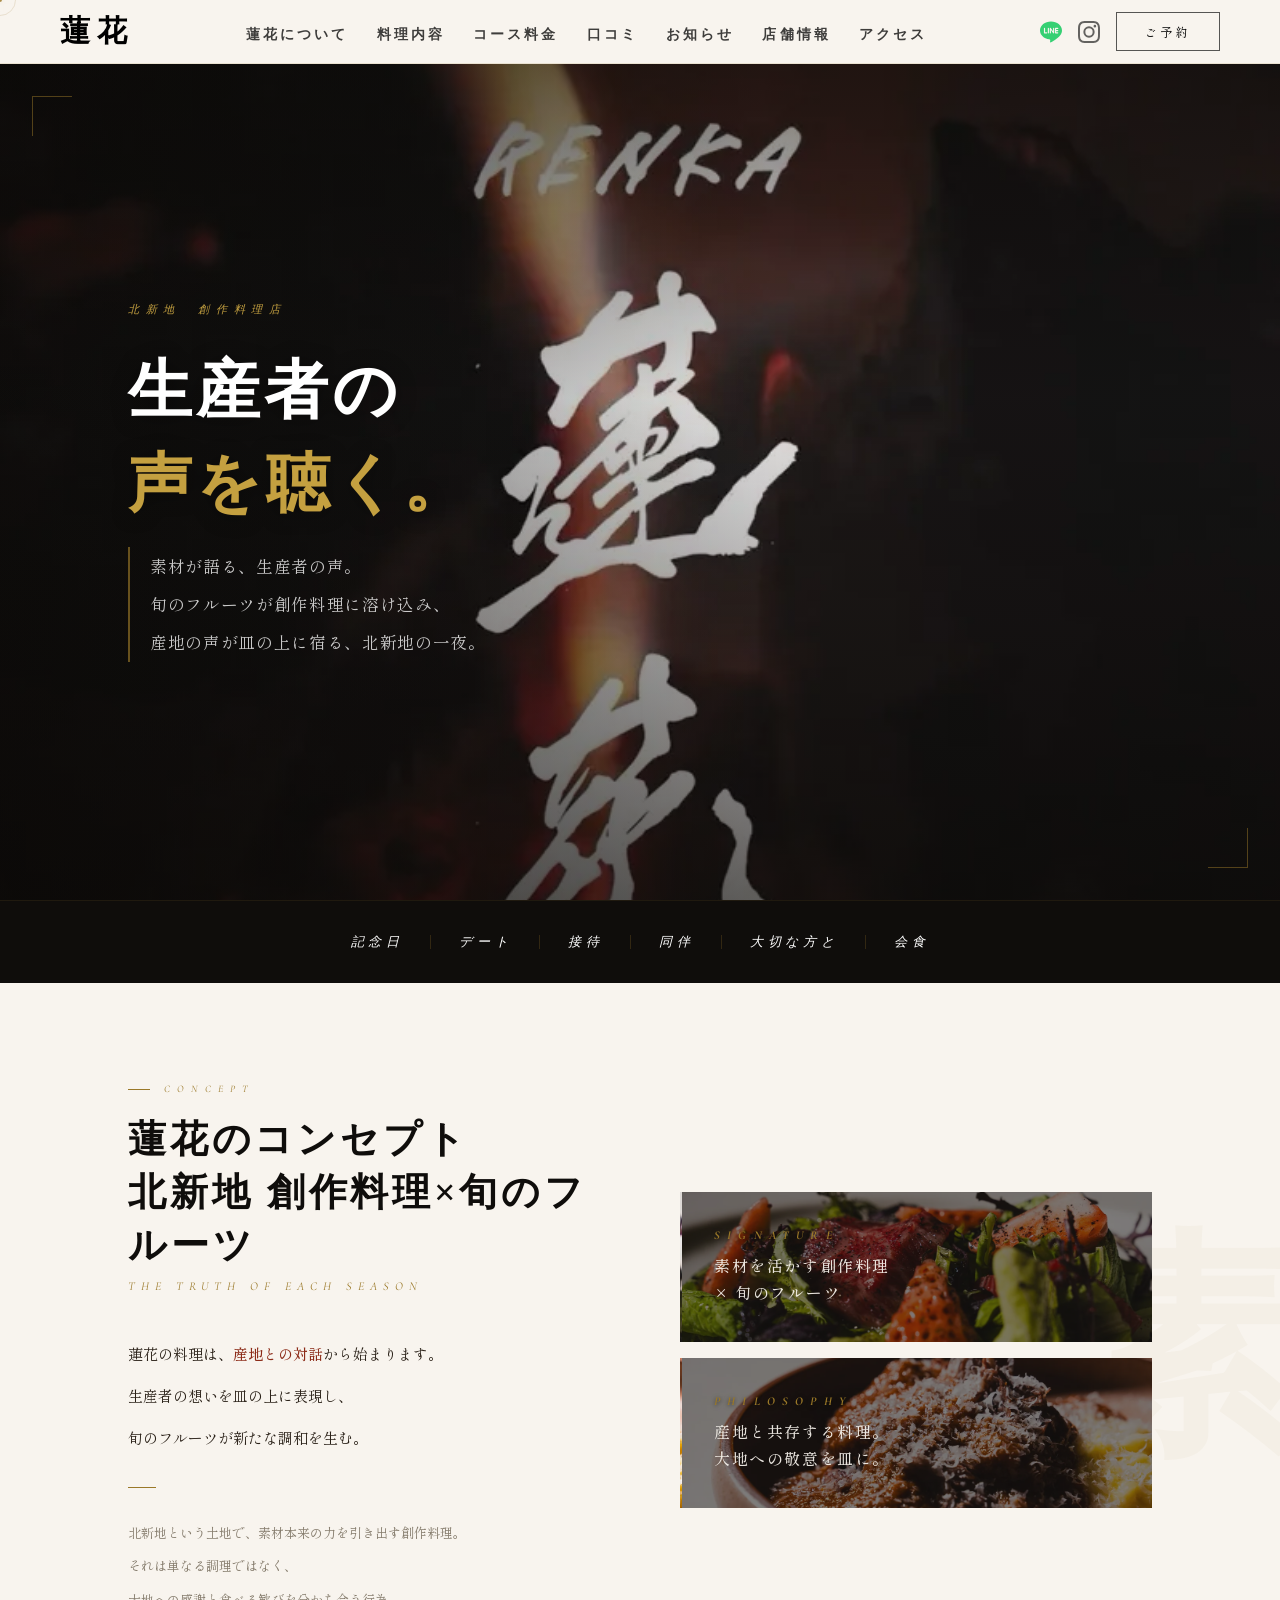
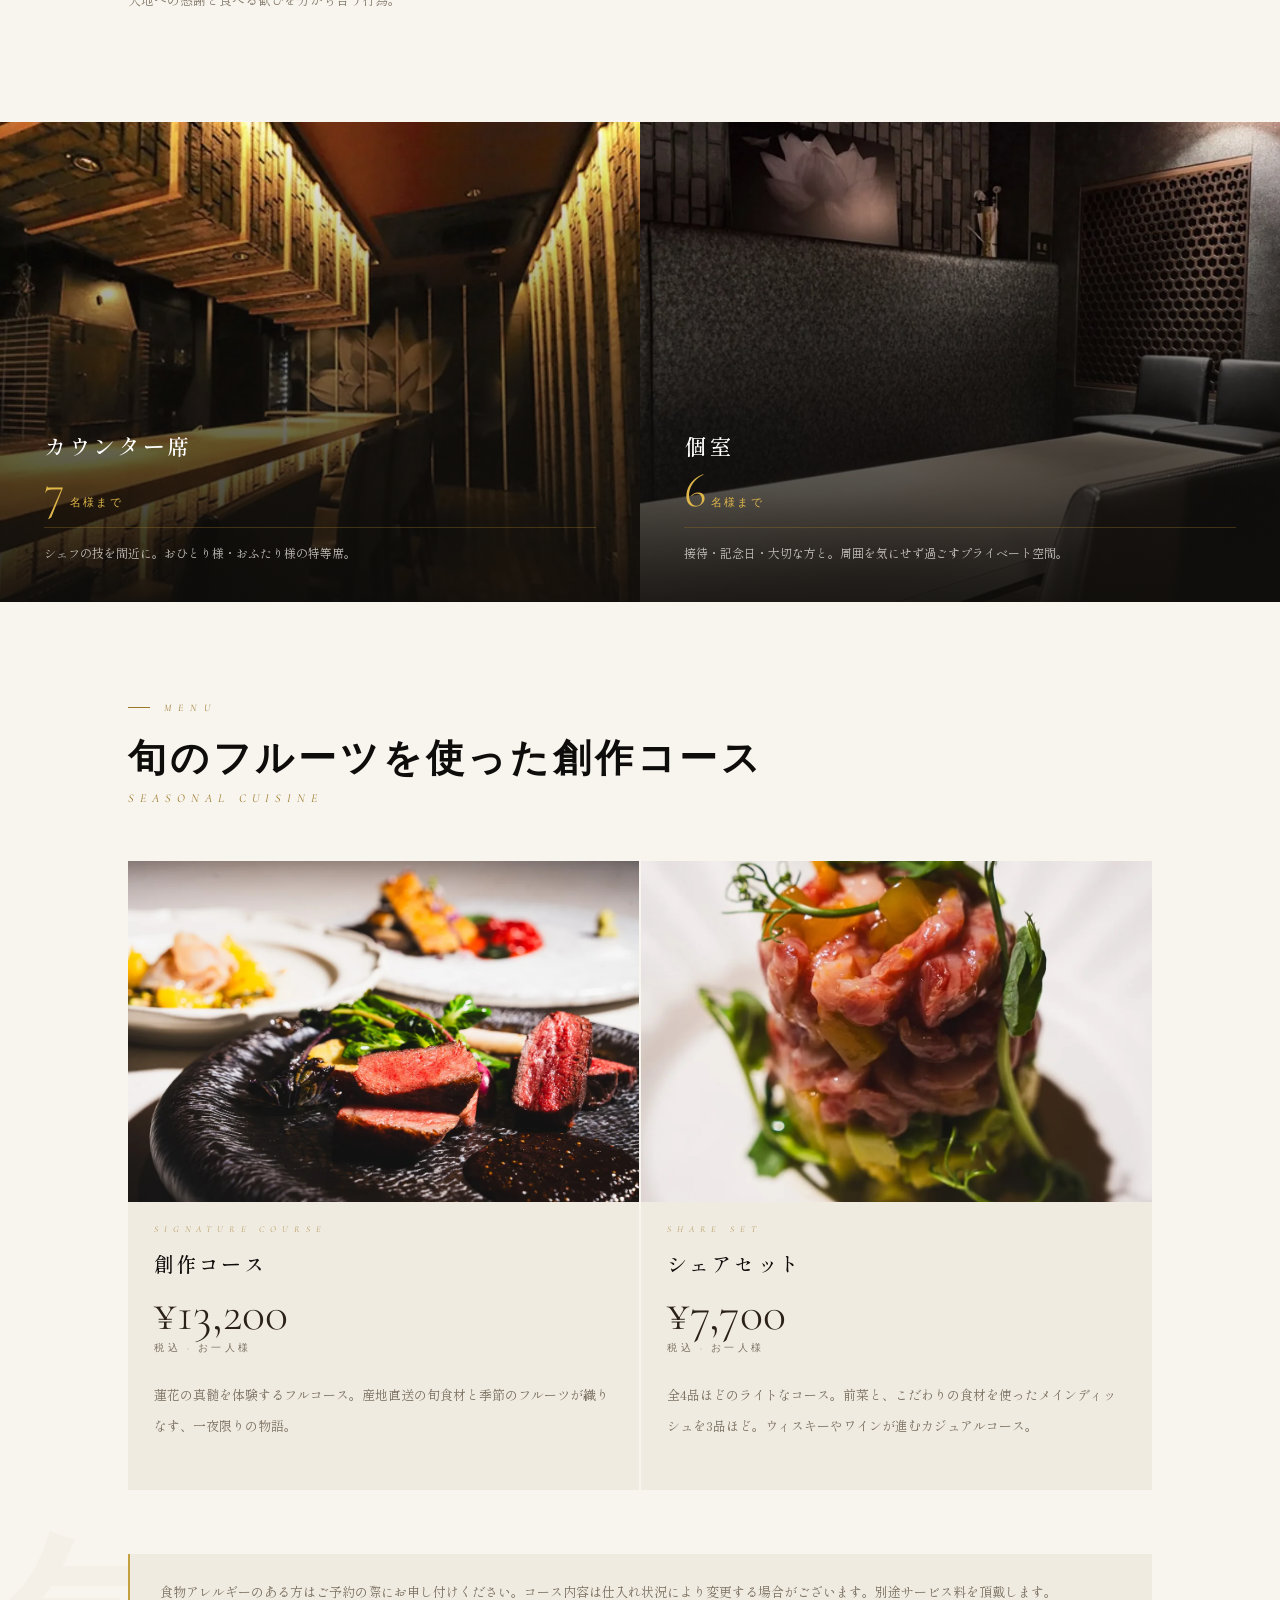
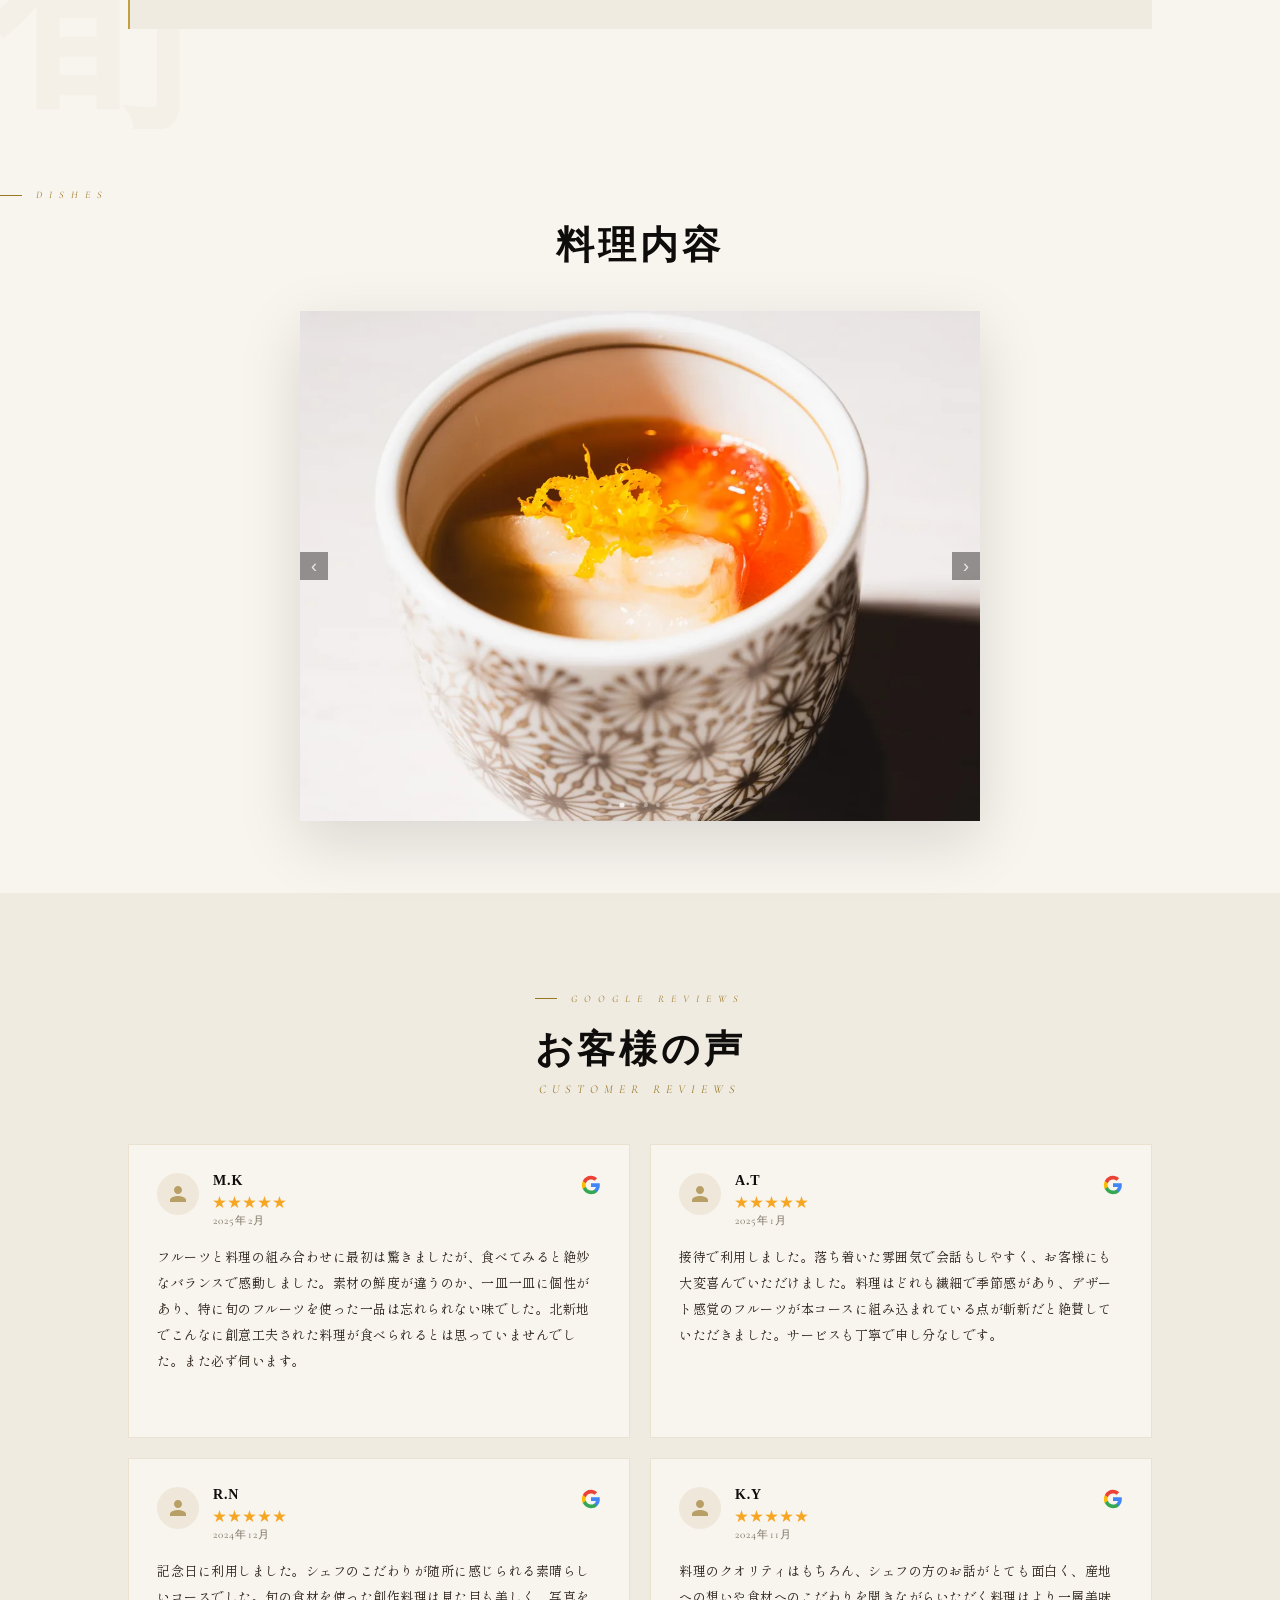
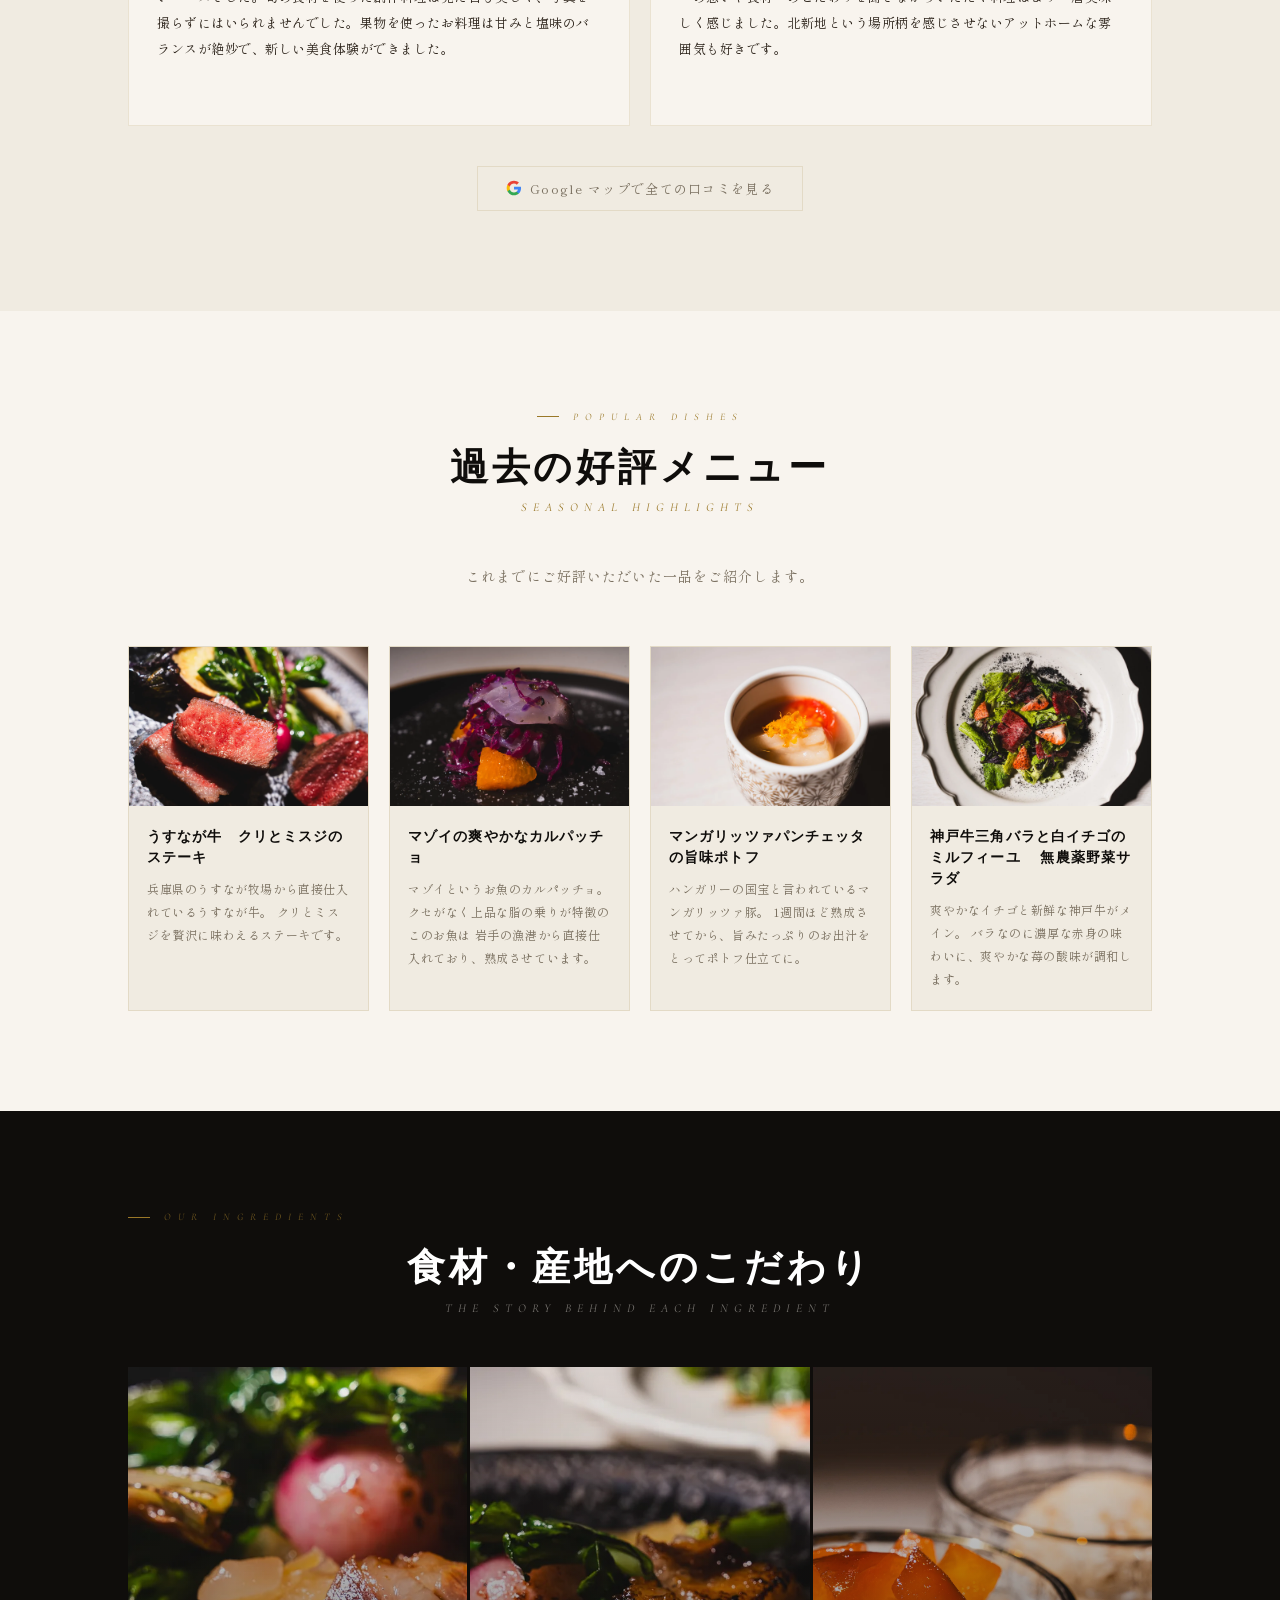
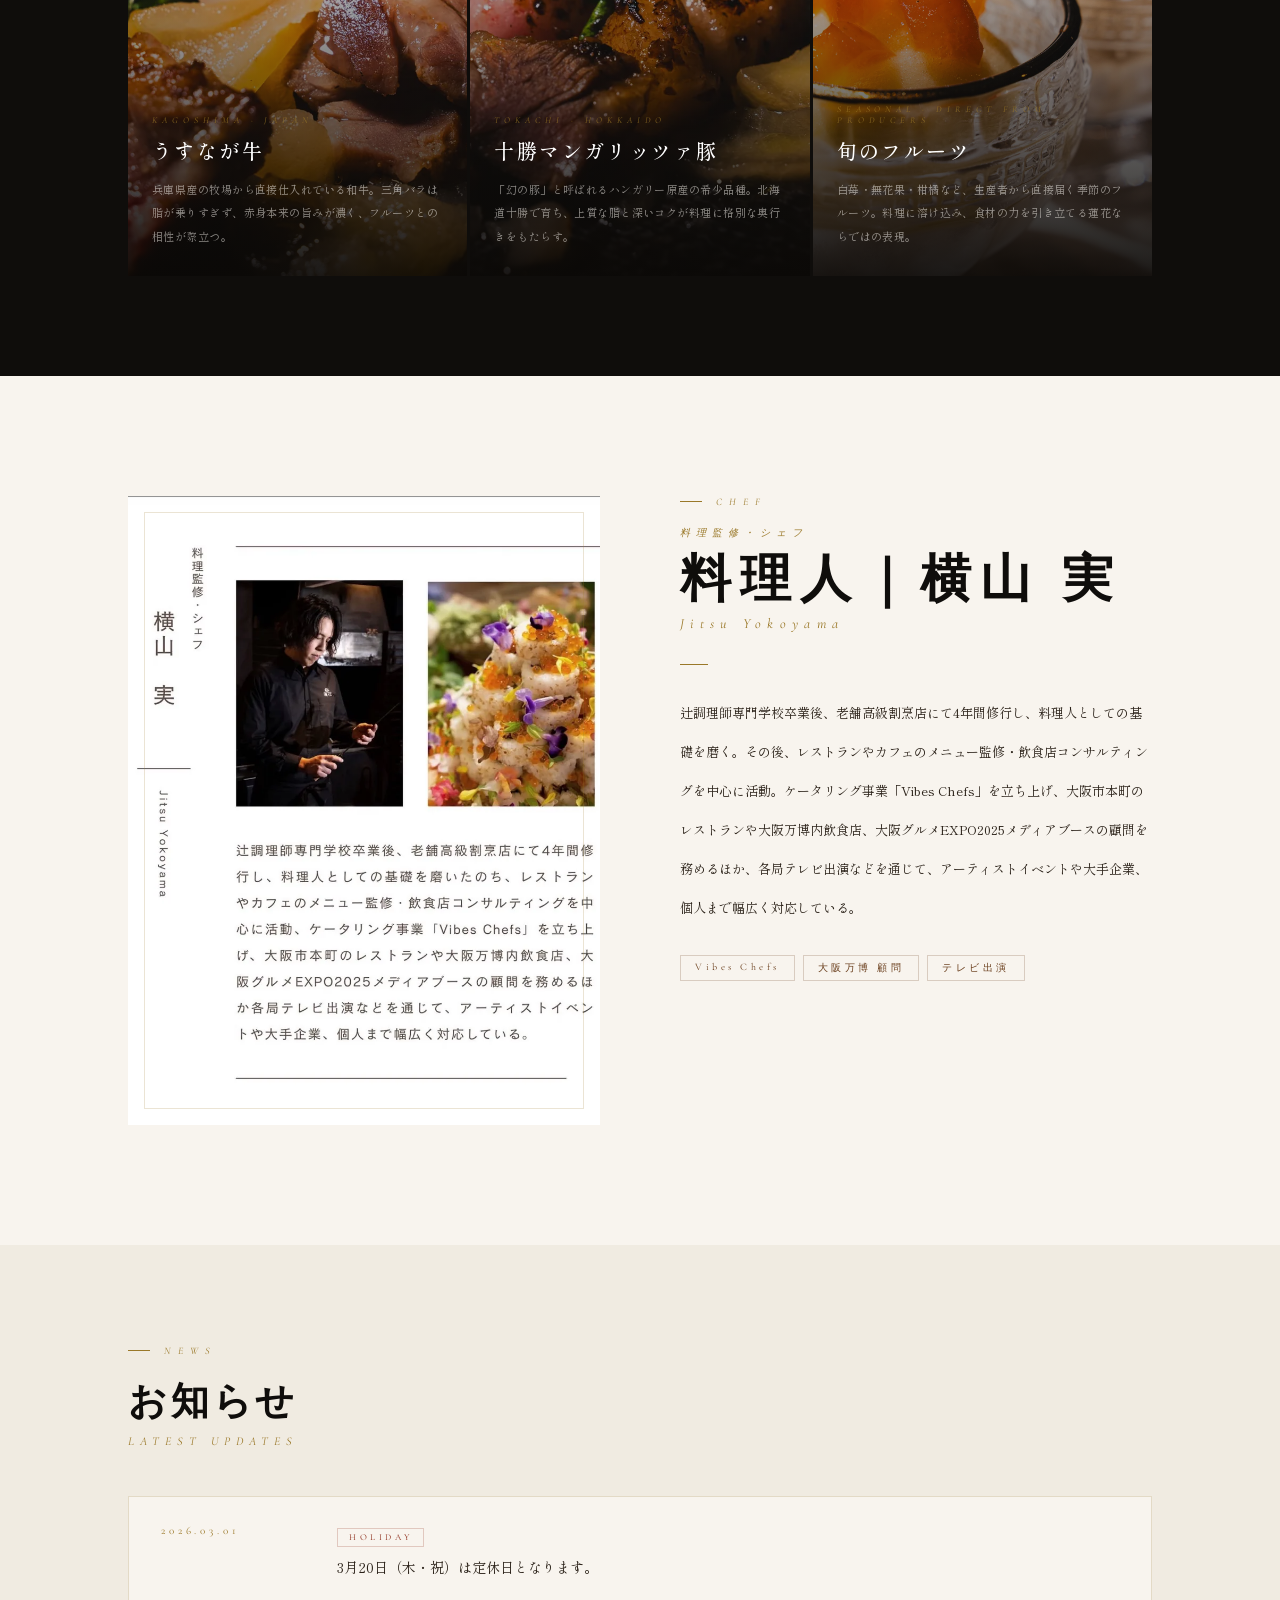
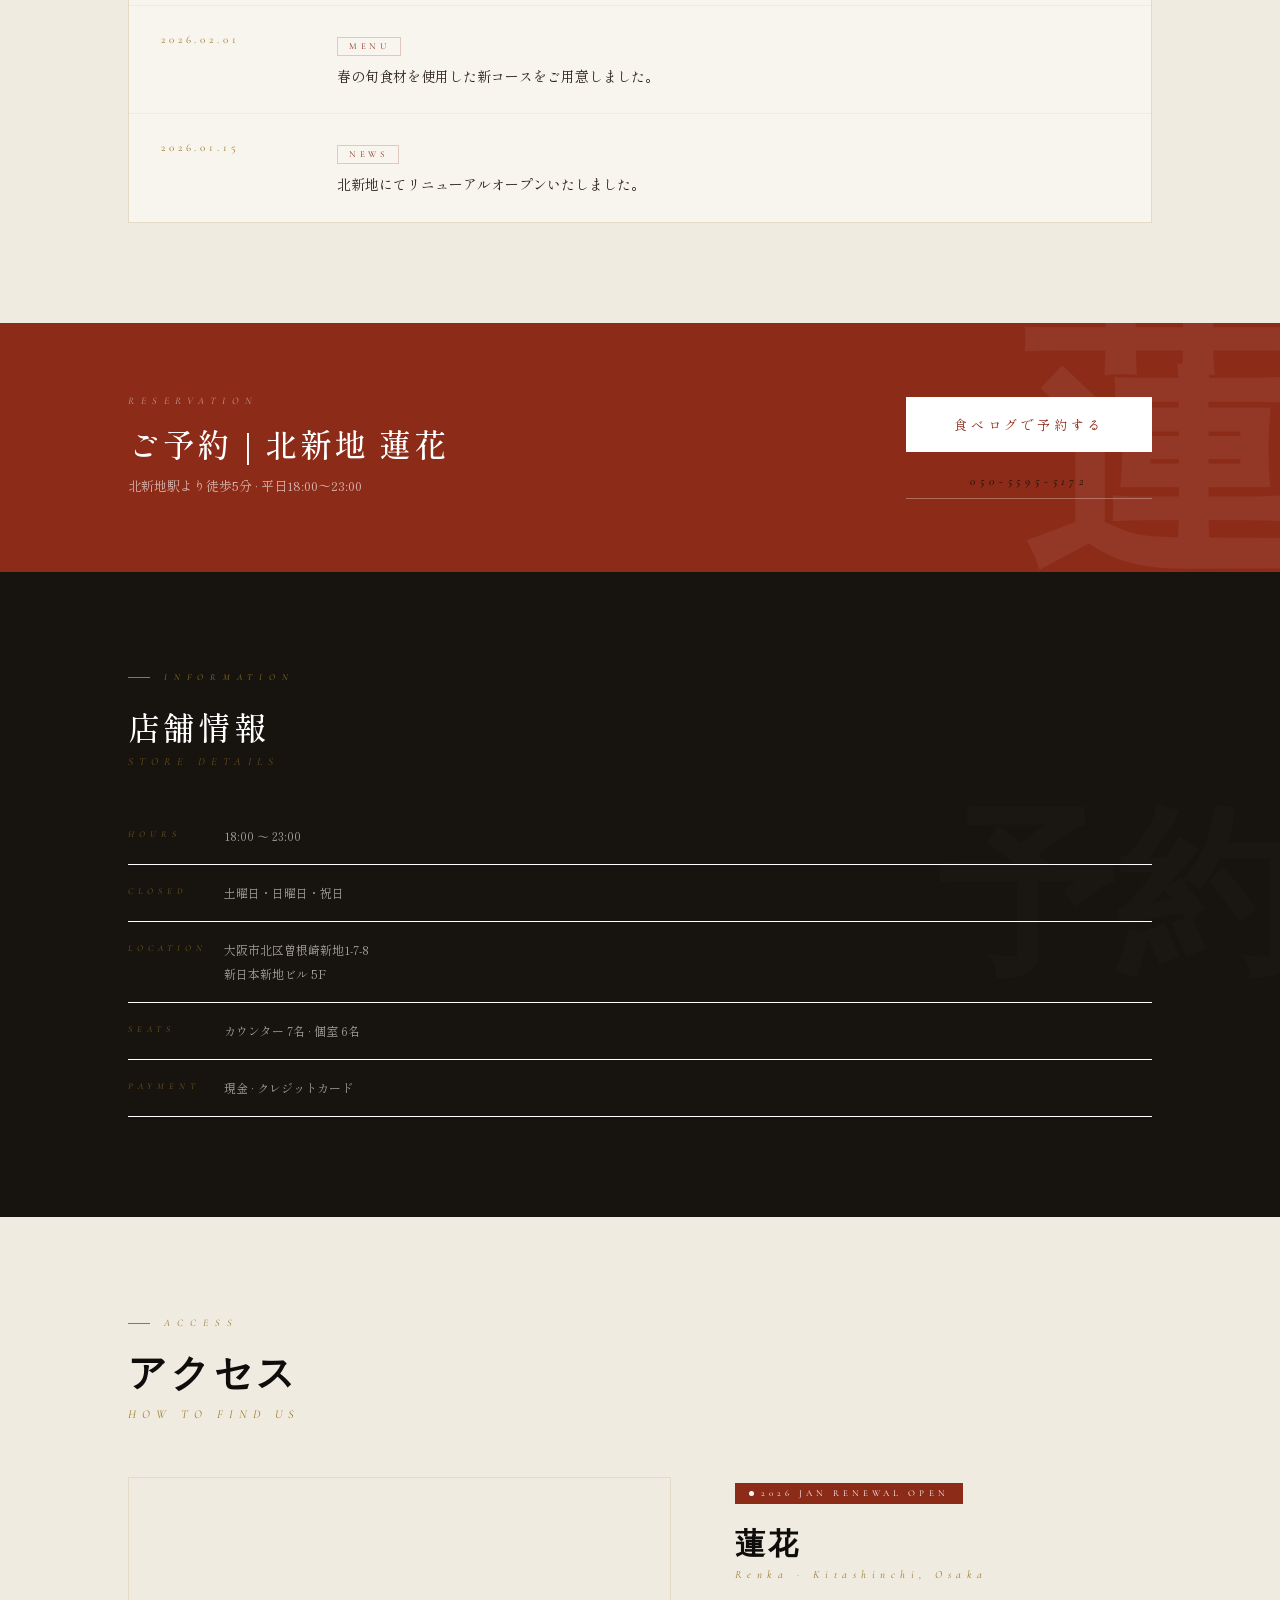
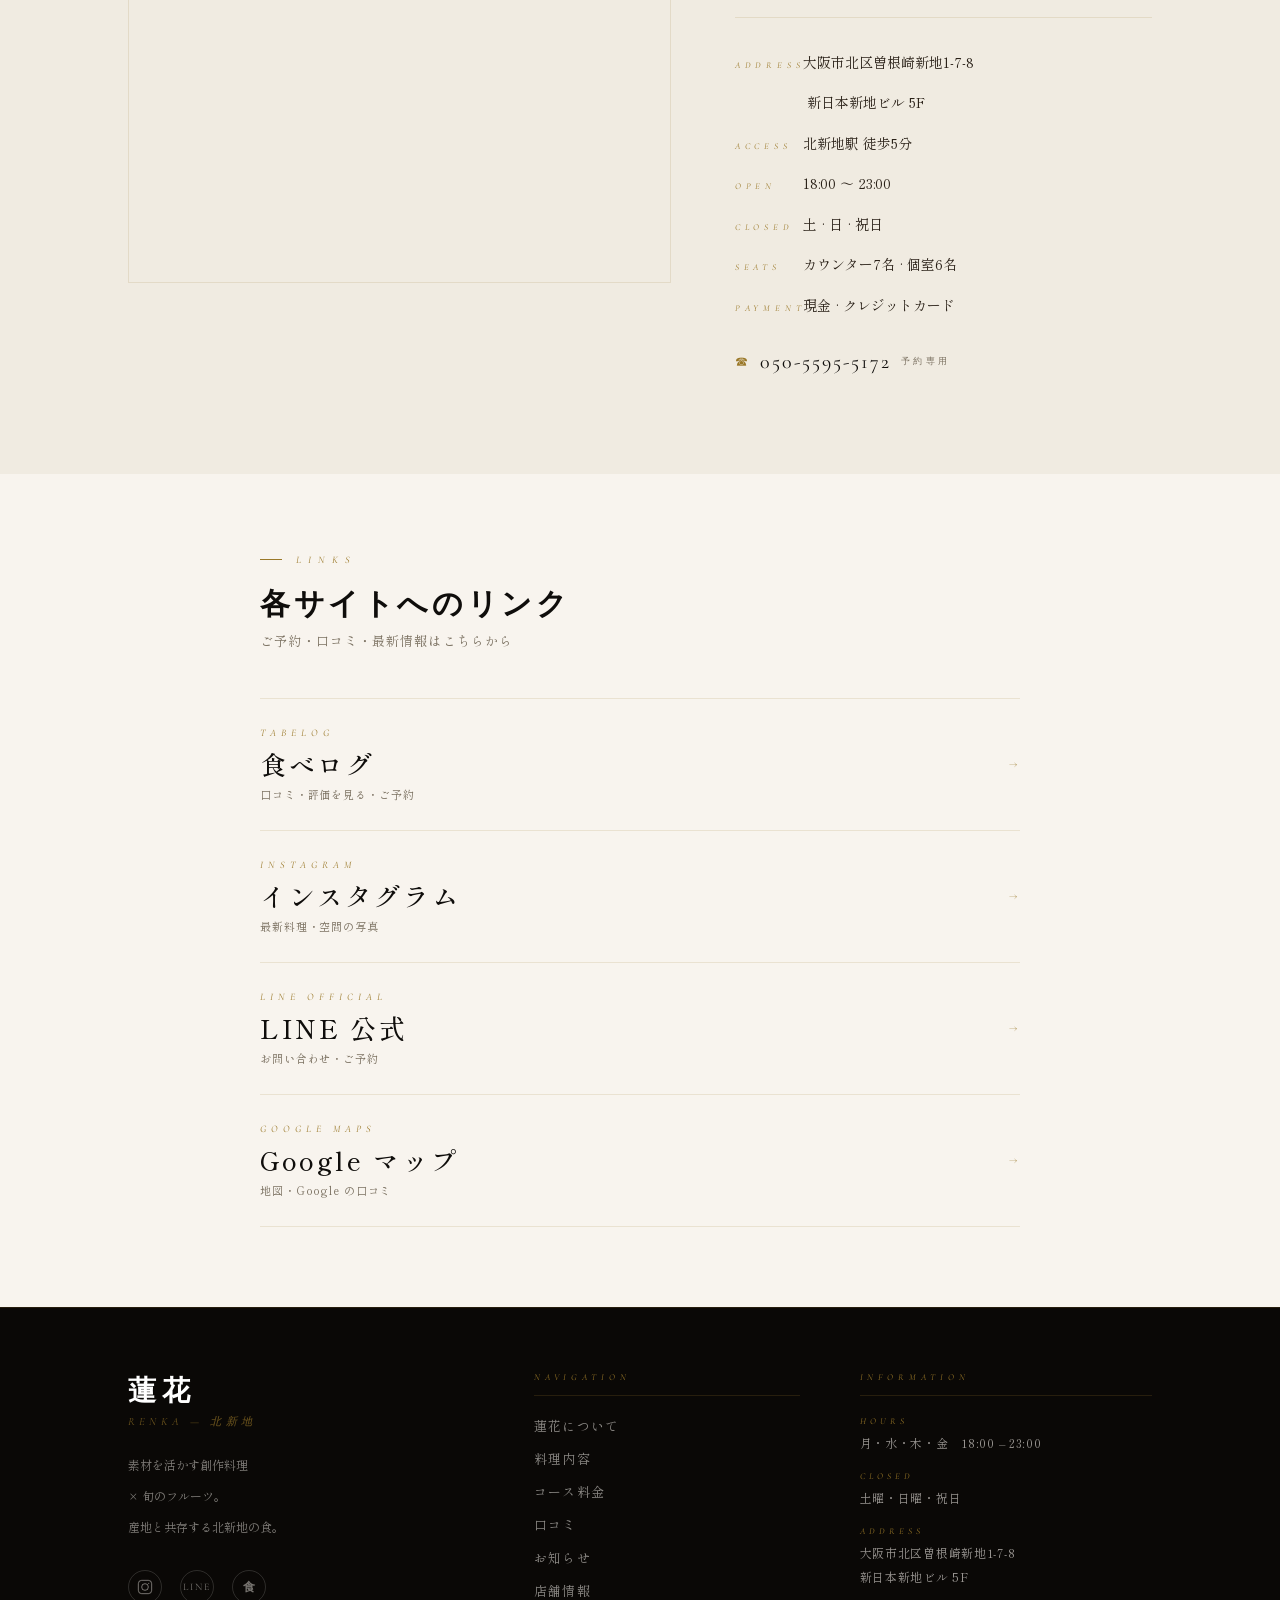
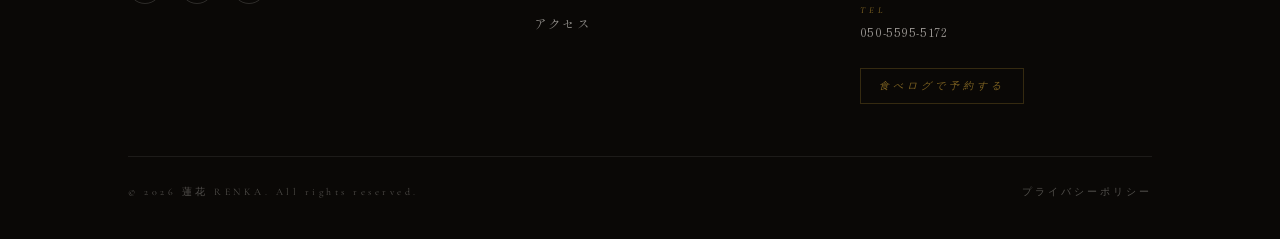
==== commit da18ccc3: "Fix past-menu photos: switch from background-image to img+object-fit:cover" ====
--- a/index.html
+++ b/index.html
@@ -518,13 +518,8 @@
   <p class="past-menu-lead rv">これまでにご好評いただいた一品をご紹介します。</p>
   <div class="past-menu-grid">
     <div class="pm-card rv d1" data-ig="https://www.instagram.com/p/DVdVVhlD97u/?utm_source=ig_web_copy_link&igsh=MzRlODBiNWFlZA==">
-      <div class="pm-img-wrap" id="pm-img-0" data-bg="写真/DSC07721.webp">
-        <div class="pm-img-placeholder">
-          <svg viewBox="0 0 120 80" xmlns="http://www.w3.org/2000/svg" width="100%" height="100%">
-            <rect width="120" height="80" fill="#f0e8dc"/>
-            <text x="50%" y="50%" dominant-baseline="middle" text-anchor="middle" fill="#b89878" font-size="11" font-family="serif">料理写真</text>
-          </svg>
-        </div>
+      <div class="pm-img-wrap" id="pm-img-0">
+        <img src="写真/DSC07721.webp" alt="うすなが牛 クリとミスジのステーキ" loading="lazy" class="pm-img">
       </div>
       <div class="pm-body">
         <p class="pm-name">うすなが牛　クリとミスジのステーキ</p>
@@ -533,13 +528,8 @@
       </div>
     </div>
     <div class="pm-card rv d2" data-ig="https://www.instagram.com/p/DWTYsGpj-8a/?utm_source=ig_web_copy_link&igsh=MzRlODBiNWFlZA==">
-      <div class="pm-img-wrap" id="pm-img-1" data-bg="写真/DSC09692.webp">
-        <div class="pm-img-placeholder">
-          <svg viewBox="0 0 120 80" xmlns="http://www.w3.org/2000/svg" width="100%" height="100%">
-            <rect width="120" height="80" fill="#f0e8dc"/>
-            <text x="50%" y="50%" dominant-baseline="middle" text-anchor="middle" fill="#b89878" font-size="11" font-family="serif">料理写真</text>
-          </svg>
-        </div>
+      <div class="pm-img-wrap" id="pm-img-1">
+        <img src="写真/DSC09692.webp" alt="マゾイの爽やかなカルパッチョ" loading="lazy" class="pm-img">
       </div>
       <div class="pm-body">
         
@@ -550,13 +540,8 @@
       </div>
     </div>
     <div class="pm-card rv d3" data-ig="https://www.instagram.com/p/DWLklwcj7VB/?utm_source=ig_web_copy_link&igsh=MzRlODBiNWFlZA==">
-      <div class="pm-img-wrap" id="pm-img-2" data-bg="写真/DSC09668.webp">
-        <div class="pm-img-placeholder">
-          <svg viewBox="0 0 120 80" xmlns="http://www.w3.org/2000/svg" width="100%" height="100%">
-            <rect width="120" height="80" fill="#f0e8dc"/>
-            <text x="50%" y="50%" dominant-baseline="middle" text-anchor="middle" fill="#b89878" font-size="11" font-family="serif">料理写真</text>
-          </svg>
-        </div>
+      <div class="pm-img-wrap" id="pm-img-2">
+        <img src="写真/DSC09668.webp" alt="マンガリッツァパンチェッタの旨味ポトフ" loading="lazy" class="pm-img">
       </div>
       <div class="pm-body">
         <p class="pm-name">マンガリッツァパンチェッタの旨味ポトフ</p>
@@ -565,13 +550,8 @@
       </div>
     </div>
     <div class="pm-card rv d4" data-ig="https://www.instagram.com/p/DWGuo1sD5NG/?utm_source=ig_web_copy_link&igsh=MzRlODBiNWFlZA==">
-      <div class="pm-img-wrap" id="pm-img-3" data-bg="写真/DSC09657.webp">
-        <div class="pm-img-placeholder">
-          <svg viewBox="0 0 120 80" xmlns="http://www.w3.org/2000/svg" width="100%" height="100%">
-            <rect width="120" height="80" fill="#f0e8dc"/>
-            <text x="50%" y="50%" dominant-baseline="middle" text-anchor="middle" fill="#b89878" font-size="11" font-family="serif">料理写真</text>
-          </svg>
-        </div>
+      <div class="pm-img-wrap" id="pm-img-3">
+        <img src="写真/DSC09657.webp" alt="神戸牛三角バラと白イチゴのミルフィーユ" loading="lazy" class="pm-img">
       </div>
       <div class="pm-body">
         <p class="pm-name">神戸牛三角バラと白イチゴのミルフィーユ　
--- a/renka.css
+++ b/renka.css
@@ -2,4 +2,4 @@
  to bottom,transparent,rgba(154,120,40,.18) 18%,rgba(154,120,40,.18) 82%,transparent
  );}.nav-drawer-link{position:relative;display:flex;flex-direction:column;gap:6px;font-family:'Shippori Mincho B1',serif;font-size:15px;font-weight:700;letter-spacing:.24em;line-height:1.7;color:rgba(15,13,11,.88);text-decoration:none;padding:22px 28px 22px 42px;transition:color .35s ease,background-color .35s ease,padding-left .35s ease,transform .35s ease;}.nav-drawer-link:not(:last-child)::after{content:"";position:absolute;left:42px;right:0;bottom:0;height:1px;background:linear-gradient(
  to right,rgba(154,120,40,.16),rgba(154,120,40,.08) 55%,transparent
- );}.nav-drawer-link::before{content:"";position:absolute;left:18px;top:50%;width:7px;height:7px;border:1px solid rgba(154,120,40,.5);border-radius:50%;transform:translateY(-50%);transition:background-color .35s ease,border-color .35s ease,transform .35s ease;}.nav-drawer-link:hover,.nav-drawer-link:focus-visible{color:var(--red);background:linear-gradient(to right,rgba(154,120,40,.05),transparent 72%);padding-left:50px;transform:translateX(2px);outline:none;}.nav-drawer-link:hover::before,.nav-drawer-link:focus-visible::before{background:rgba(154,120,40,.72);border-color:rgba(154,120,40,.72);transform:translateY(-50%) scale(1.08);}.nav-en{font-family:'Cormorant Garamond',serif;font-size:11px;letter-spacing:.4em;color:var(--gold);text-transform:uppercase;line-height:1;}.nav-ja{font-family:'Shippori Mincho B1',serif;font-size:15px;letter-spacing:.18em;color:rgba(15,13,11,.9);line-height:1.6;}.nav-drawer-link:hover .nav-en{color:var(--red);}.nav-drawer-link:hover .nav-ja{color:var(--red);}@media (min-width:769px) and (max-width:900px){nav{height:56px;padding:0 24px;}:root{--nav-h:56px;}.nlogo-t{font-size:24px;}.nav-hamburger{display:flex;margin-left:auto;}.nav-links{display:none;}.nav-icon{display:none !important;}.ncta{display:none;}.nav-drawer{display:block;}}@media (min-width:901px) and (max-width:1024px){nav{padding:0 36px;height:64px;}:root{--nav-h:64px;}.nlogo-t{font-size:26px;}.nav-links{gap:20px;}.nav-link{font-size:11px;letter-spacing:.12em;}.ncta{font-size:11px;padding:8px 16px;letter-spacing:.14em;}.nav-hamburger{display:none;}.nav-drawer{display:none !important;}.nav-icon{display:flex !important;}#concept{gap:48px;padding:80px 5vw;}#chef{gap:48px;padding:80px 5vw;}.gp-grid{grid-template-rows:38vh 38vh;}.agrid{gap:40px;}.fi{grid-template-columns:1fr 1fr;}#menu,#news,#rsv,#access{padding:80px 5vw;}#cta-band{padding:56px 5vw;}}@media (max-width:768px){nav{height:56px;padding:0 20px;}:root{--nav-h:56px;}.nlogo-t{font-size:22px;}.nav-icon{display:none !important;}.nav-hamburger{display:flex;margin-left:auto;}.nav-links{display:none;}.nav-drawer{display:block;}.nav-drawer.open{max-height:78vh;}.nav-drawer-links{padding:4px 18px 0;}.nav-drawer-links::before{left:18px;}.nav-drawer-link{font-size:14px;letter-spacing:.18em;padding:20px 20px 20px 38px;}.nav-drawer-link:not(:last-child)::after{left:38px;}.nav-drawer-link::before{left:14px;}.nav-drawer-link:hover,.nav-drawer-link:focus-visible{padding-left:44px;transform:none;}}#hero{min-height:calc(100vh - var(--nav-h));position:relative;display:flex;flex-direction:column;justify-content:center;align-items:flex-start;overflow:visible;}.hero-r{position:absolute;inset:0;z-index:0;background:var(--deep);overflow:hidden;}.hero-video{position:absolute;inset:0;width:100%;height:100%;object-fit:cover;z-index:0;}.hero-overlay{position:absolute;inset:0;z-index:1;background:linear-gradient(to bottom,rgba(10,8,6,.55) 0%,rgba(10,8,6,.1) 40%,rgba(10,8,6,.65) 100%),linear-gradient(to right,rgba(10,8,6,.60) 0%,rgba(10,8,6,.0) 60%);}.hero-frame-tl,.hero-frame-br{position:absolute;z-index:3;pointer-events:none}.hero-frame-tl{top:32px;left:32px;width:40px;height:40px;border-top:1px solid rgba(154,120,40,.5);border-left:1px solid rgba(154,120,40,.5)}.hero-frame-br{bottom:32px;right:32px;width:40px;height:40px;border-bottom:1px solid rgba(154,120,40,.5);border-right:1px solid rgba(154,120,40,.5)}.hero-l{position:relative;z-index:2;padding:0 10vw;max-width:720px;text-align:left;opacity:0;transition:opacity .4s ease 0.2s;}body.loaded .hero-l{opacity:1}.hero-l::after{display:none}.h-kicker{font-family:'Cormorant Garamond',serif;font-style:italic;font-size:11px;letter-spacing:.6em;color:var(--gold2);display:flex;align-items:center;justify-content:flex-start;gap:12px;margin-bottom:28px;opacity:0;animation:lu .5s ease forwards 1.4s;}.h-kicker::before{display:none}.h-title{font-family:'Shippori Mincho B1',serif;font-weight:600;font-size:clamp(32px,5vw,68px);line-height:1.45;letter-spacing:.06em;color:#fff;margin-bottom:16px;text-shadow:0 2px 20px rgba(0,0,0,.4);opacity:1;animation:none;}.hero-b{position:relative;z-index:2;padding:0 10vw;max-width:720px;text-align:left;opacity:0;animation:lu .7s ease forwards 2.0s;}.h-title-1{display:inline-block;opacity:0;}.h-title-2{display:inline-block;font-style:normal;color:var(--gold2);opacity:0;}body.loaded .h-title-1{animation:slide-from-left .75s cubic-bezier(.22,.61,.36,1) forwards 0.4s;}body.loaded .h-title-2{animation:slide-from-left .75s cubic-bezier(.22,.61,.36,1) forwards 0.75s;}.h-title em{font-style:normal;color:var(--gold2)}.h-concept{font-family:'Shippori Mincho',serif;font-size:clamp(14px,1.3vw,17px);line-height:2.3;color:rgba(255,255,255,.78);padding-left:20px;border-left:2px solid rgba(154,120,40,.65);letter-spacing:.04em;}.h-price-note{display:none;font-family:'Cormorant Garamond',serif;font-style:italic;font-size:12px;letter-spacing:.3em;color:rgba(255,255,255,.55);margin-bottom:44px;opacity:0;animation:lu .5s ease forwards 2.1s;}.h-btns{display:flex;gap:16px;flex-wrap:wrap;align-items:center;opacity:0;animation:lu .6s ease forwards 2.3s;}.btn-primary--hero{font-family:'Shippori Mincho B1',serif;font-size:13px;letter-spacing:.32em;color:#fff;background:var(--red);text-decoration:none;padding:18px 52px;border:1px solid var(--red);transition:background .3s,transform .25s,box-shadow .3s;display:inline-block;box-shadow:0 4px 24px rgba(140,43,24,.45);}.btn-primary--hero:hover{background:var(--red2);border-color:var(--red2);transform:translateY(-3px);box-shadow:0 8px 32px rgba(140,43,24,.6);}.btn-ghost--hero{font-family:'Cormorant Garamond',serif;font-style:italic;font-size:13px;letter-spacing:.35em;color:rgba(255,255,255,.7);text-decoration:none;padding:18px 0;transition:color .3s;display:flex;align-items:center;gap:8px;}.btn-ghost--hero:hover{color:#fff}.sh{display:none;}.sh-t{font-family:'Cormorant Garamond',serif;font-size:8px;letter-spacing:.6em;color:rgba(255,255,255,.5);text-transform:uppercase}.sh-b{width:1px;height:36px;background:linear-gradient(to bottom,rgba(154,120,40,.8),transparent);animation:sb 2.5s ease-in-out infinite}@keyframes sb{0%,100%{opacity:.2;transform:scaleY(.3);transform-origin:top}50%{opacity:1;transform:scaleY(1)}}@media(max-width:768px){#hero{flex-direction:column;align-items:center;justify-content:flex-start;padding-top:4vh;min-height:calc(100svh - var(--nav-h));}.hero-l{width:100%;max-width:none;padding:0 20px 0 32vw;text-align:left;}.h-kicker{justify-content:flex-start;margin-bottom:20px}.h-kicker::before{display:none}.h-title{font-size:clamp(28px,8vw,40px);line-height:1.3;margin-bottom:0;text-align:left;width:100%}.hero-b{position:absolute;bottom:52px;left:0;right:0;max-width:none;padding:0 20px;text-align:center;}.h-concept{border-left:none;padding-left:0;font-size:12px;line-height:2.2}.h-title{font-family:'Shippori Mincho B1',serif}.h-title-1{display:block;margin-left:0}.h-title-2{display:block;margin-left:0.6em}body.loaded .h-title-1{animation:slide-from-left .9s cubic-bezier(.22,.61,.36,1) forwards 0.4s;}body.loaded .h-title-2{animation:slide-from-right .9s cubic-bezier(.22,.61,.36,1) forwards 0.85s;}.sh{display:none}.btn-primary--hero{padding:16px 36px;font-size:12px;width:100%;text-align:center}.btn-ghost--hero{display:none}.h-btns{flex-direction:column;align-items:flex-start}}#occasions{background:var(--ink);padding:24px 10vw;display:flex;align-items:center;justify-content:center;gap:0;overflow:hidden;border-top:1px solid rgba(154,120,40,.12)}.occ-list{display:flex;align-items:center;gap:0;flex-wrap:wrap;justify-content:center}.occ-item{font-family:'Cormorant Garamond',serif;font-style:italic;font-size:13px;letter-spacing:.35em;color:white;padding:8px 28px;text-transform:uppercase;transition:color .3s;position:relative}.occ-item:not(:last-child)::after{content:'';position:absolute;right:0;top:50%;transform:translateY(-50%);width:1px;height:14px;background:rgba(154,120,40,.25)}.occ-item:hover{color:var(--gold2)}.slbl{font-family:'Cormorant Garamond',serif;font-style:italic;font-size:10px;letter-spacing:.7em;color:var(--gold);text-transform:uppercase;display:flex;align-items:center;gap:14px;margin-bottom:18px}.slbl::before{content:'';width:22px;height:1px;background:var(--gold)}.sjp{font-family:'Shippori Mincho B1',serif;font-weight:600;font-size:clamp(24px,3vw,38px);line-height:1.4;letter-spacing:.1em;color:var(--ink);margin-bottom:6px}.sen{font-family:'Cormorant Garamond',serif;font-style:italic;font-size:12px;letter-spacing:.5em;color:var(--gold);text-transform:uppercase;margin-bottom:40px}.rv{opacity:0;transform:translateY(22px);transition:opacity .85s ease,transform .85s ease}.rv.on{opacity:1;transform:translateY(0)}.d1{transition-delay:.1s}.d2{transition-delay:.2s}.d3{transition-delay:.3s}.d4{transition-delay:.45s}#gallery{background:var(--w);padding:0 0 72px}.dish-slider{position:relative;width:72%;max-width:680px;margin:0 auto;aspect-ratio:4/3;overflow:hidden;box-shadow:0 20px 60px rgba(15,13,11,.13);}.dish-slide{position:absolute;inset:0;background-size:cover;background-position:center;opacity:0;transition:opacity .7s ease;cursor:zoom-in;}.dish-slide.active{opacity:1}.dish-prev,.dish-next{position:absolute;top:50%;transform:translateY(-50%);background:rgba(15,13,11,.42);border:none;color:rgba(248,244,238,.9);font-size:18px;line-height:1;width:28px;height:28px;display:flex;align-items:center;justify-content:center;cursor:pointer;z-index:2;transition:background .3s;}.dish-prev{left:0}.dish-next{right:0}.dish-prev:hover,.dish-next:hover{background:rgba(154,120,40,.65)}.dish-dots{position:absolute;bottom:14px;left:50%;transform:translateX(-50%);display:flex;gap:8px;z-index:2;}.dish-dot{width:4px;height:4px;border-radius:50%;background:rgba(255,255,255,.4);cursor:pointer;transition:background .3s,transform .3s;}.dish-dot.active{background:rgba(248,244,238,.95);transform:scale(1.3)}@media(max-width:900px){.dish-slider{width:92%;aspect-ratio:3/2}}#rooms{display:grid;grid-template-columns:1fr 1fr;min-height:480px;margin-top:5px;}.rcard{position:relative;overflow:hidden;cursor:default}.rcard-bg{position:absolute;inset:0;background-size:cover;background-position:center;transition:transform .7s ease}.rcard:hover .rcard-bg{transform:scale(1.04)}.rcard-bg.no-img-priv{background:radial-gradient(ellipse at 50% 40%,#1e1914 0%,#141210 100%)}.rcard-bg.no-img-priv::before{content:'';position:absolute;top:0;left:0;right:0;height:50%;background-image:radial-gradient(circle,rgba(255,255,255,.038) 1px,transparent 1px);background-size:13px 13px}.rcard-bg.no-img-ctr{background:radial-gradient(ellipse at 50% 30%,#241c08 0%,#1a1408 100%)}.rcard-bg.no-img-ctr::before{content:'';position:absolute;top:0;left:0;right:0;height:40%;background:repeating-linear-gradient(0deg,transparent 0,transparent 10px,rgba(212,136,16,.09) 10px,rgba(212,136,16,.09) 12px),linear-gradient(to bottom,rgba(212,136,16,.18) 0%,transparent 80%)}.rcard-bg.no-img-ctr::after{content:'';position:absolute;bottom:28%;left:4%;right:4%;height:2px;background:linear-gradient(90deg,transparent,rgba(212,140,20,.55),transparent);box-shadow:0 0 28px rgba(212,140,20,.18)}.rcard-ov{position:absolute;inset:0;background:linear-gradient(to top,rgba(15,13,11,.92) 0%,rgba(15,13,11,.45) 55%,transparent 100%);z-index:1}.rcard-info{position:absolute;bottom:0;left:0;right:0;padding:40px 44px 36px;z-index:2}.rcard-num{font-family:'Cormorant Garamond',serif;font-style:italic;font-size:9px;letter-spacing:.6em;color:rgba(196,160,64,.9);text-transform:uppercase;margin-bottom:8px}.rcard-name{font-family:'Shippori Mincho B1',serif;font-size:22px;letter-spacing:.12em;color:#fff;font-weight:500;margin-bottom:6px}.rcard-cap{display:flex;align-items:baseline;gap:5px;font-family:'Cormorant Garamond',serif;color:#e0b84a}.rcard-cap strong{font-size:48px;font-weight:300;line-height:1}.rcard-cap span{font-size:11px;letter-spacing:.2em}.rcard-desc{font-size:12px;line-height:2.2;color:rgba(248,244,238,.75);margin-top:12px;border-top:1px solid rgba(154,120,40,.35);padding-top:12px}.rcard-edit{position:absolute;top:12px;right:12px;z-index:5;background:rgba(15,13,11,.72);border:1px solid rgba(154,120,40,.3);color:rgba(248,244,238,.65);font-family:'Cormorant Garamond',serif;font-size:9px;letter-spacing:.35em;text-transform:uppercase;padding:7px 14px;cursor:pointer;transition:all .3s;display:none}.rcard-edit:hover{background:rgba(154,120,40,.18);border-color:var(--gold);color:#fff}#concept{padding:100px 10vw;background:var(--w);display:grid;grid-template-columns:1fr 1fr;gap:80px;align-items:center;position:relative;overflow:hidden}.cwm{position:absolute;right:-20px;top:50%;transform:translateY(-50%);font-family:'Shippori Mincho B1',serif;font-size:clamp(160px,18vw,280px);color:rgba(154,120,40,.038);line-height:1;pointer-events:none;user-select:none;font-weight:600}.concept-body{font-size:15px;line-height:2.8;color:var(--ch);margin-bottom:28px}.concept-body strong{color:var(--red);font-weight:500}.concept-hr{width:28px;height:1px;background:var(--gold);margin:28px 0}.concept-sub{font-size:13px;line-height:2.6;color:var(--warm)}.concept-vis{display:flex;flex-direction:column;gap:16px}.cv-card{padding:36px 32px;position:relative;background:var(--w2);border-left:2px solid var(--red);transition:transform .35s,box-shadow .35s}.cv-card:hover{transform:translateX(6px);box-shadow:-4px 0 0 var(--red)}.cv-card-en{font-family:'Cormorant Garamond',serif;font-style:italic;font-size:12px;letter-spacing:.6em;color:var(--gold);text-transform:uppercase;margin-bottom:10px;font-weight:700}.cv-card.has-photo .cv-card-en{color:#f5e6b8;text-shadow:0 1px 4px rgba(0,0,0,.6)}.cv-card-jp{font-family:'Shippori Mincho B1',serif;font-size:16px;letter-spacing:.1em;color:var(--ink);font-weight:500;line-height:1.7}.cv-card-deco{position:absolute;bottom:12px;right:18px;font-family:'Shippori Mincho B1',serif;font-size:48px;color:rgba(140,43,24,.055);line-height:1;user-select:none}.cv-dark{background:var(--deep);border-left:2px solid var(--gold)}.cv-dark:hover{box-shadow:-4px 0 0 var(--gold)}.cv-dark .cv-card-jp{color:rgba(248,244,238,.82)}.cv-dark .cv-card-deco{color:rgba(248,244,238,.04)}.concept-sub{color:rgba(122,112,96,.92);}.cv-dark .cv-card-en{color:rgba(196,160,64,.72);}.cv-card.has-photo{background-size:cover;background-position:center;border-left-color:transparent;}.cv-card.has-photo::after{content:'';position:absolute;inset:0;background:rgba(15,13,11,.52);z-index:0;}.cv-card.has-photo .cv-card-en,.cv-card.has-photo .cv-card-jp,.cv-card.has-photo .cv-card-deco{position:relative;z-index:1;}.cv-card.has-photo .cv-card-en{color:var(--gold)}.cv-card.has-photo .cv-card-jp{color:rgba(248,244,238,.92);}.cv-card.has-photo .cv-card-deco{color:rgba(248,244,238,.06)}#phil{padding:64px 10vw;background:var(--deep);display:flex;flex-direction:column;align-items:center;text-align:center;position:relative;overflow:hidden}#phil::before{content:'';position:absolute;inset:0;background:repeating-linear-gradient(0deg,transparent,transparent 3px,rgba(248,244,238,.006) 3px,rgba(248,244,238,.006) 4px);pointer-events:none}.phil-q{font-family:'Shippori Mincho B1',serif;font-size:clamp(14px,2vw,20px);line-height:2.7;color:rgba(248,244,238,.82);font-weight:400;letter-spacing:.1em;max-width:580px;margin-bottom:28px}.phil-q em{font-style:normal;color:var(--gold2)}.phil-by{font-family:'Cormorant Garamond',serif;font-style:italic;font-size:10px;letter-spacing:.55em;color:rgba(154,120,40,.42);text-transform:uppercase;display:flex;align-items:center;gap:14px}.phil-by::before,.phil-by::after{content:'';width:28px;height:1px;background:rgba(154,120,40,.3)}#news{padding:100px 10vw;background:var(--w2)}.news-grid{display:flex;flex-direction:column;gap:1px;margin-top:48px;border:1px solid var(--bd)}.ni-row{display:grid;grid-template-columns:148px 1fr auto;gap:28px;padding:24px 32px;background:var(--w);align-items:start;transition:background .3s}.ni-row:hover{background:var(--w2)}.ni-row-date{font-family:'Cormorant Garamond',serif;font-size:11px;letter-spacing:.35em;color:var(--gold);padding-top:3px}.ni-row-cat{display:inline-block;font-family:'Cormorant Garamond',serif;font-size:9px;letter-spacing:.4em;color:var(--red);border:1px solid rgba(140,43,24,.22);padding:3px 11px;text-transform:uppercase;margin-bottom:7px}.ni-row-title{font-size:14px;line-height:1.9;color:var(--ch)}.ni-row-del{display:none;background:none;border:1px solid rgba(140,43,24,.28);color:rgba(140,43,24,.55);font-family:'Cormorant Garamond',serif;font-size:9px;letter-spacing:.3em;text-transform:uppercase;padding:6px 13px;cursor:pointer;transition:all .3s;flex-shrink:0}.ni-row-del:hover{background:var(--red);color:#fff;border-color:var(--red)}.news-add{display:none;margin-top:14px;width:100%;padding:17px;background:none;border:1px dashed var(--bd);color:rgba(154,120,40,.5);font-family:'Cormorant Garamond',serif;font-size:11px;letter-spacing:.45em;text-transform:uppercase;cursor:pointer;transition:all .3s}.news-add:hover{border-color:var(--gold);color:var(--gold)}#menu{padding:100px 10vw;background:var(--w);position:relative;overflow:hidden}.menu-wm{position:absolute;left:-15px;bottom:-10px;font-family:'Shippori Mincho B1',serif;font-size:clamp(140px,16vw,260px);color:rgba(154,120,40,.032);line-height:1;pointer-events:none;user-select:none;font-weight:600}.mgrid{display:grid;grid-template-columns:1fr 1fr;gap:2px;margin-bottom:28px}.mi{padding:52px 44px;background:var(--w2);position:relative;overflow:hidden;transition:background .4s,transform .35s,box-shadow .35s;cursor:default}.mi:hover{background:var(--w);transform:translateY(-4px);box-shadow:0 16px 48px rgba(15,13,11,.08)}.mi-link{text-decoration:none;color:inherit;display:flex;flex-direction:column;cursor:pointer;overflow:hidden;padding:0 !important;background:none !important;transition:box-shadow .3s;}.mi-link:hover{transform:none !important;box-shadow:0 16px 48px rgba(15,13,11,.15)}.mi.mi-link::before{display:none}.mi-photo{width:100%;aspect-ratio:3/2;background-size:cover;background-position:center;flex-shrink:0;transition:transform .6s ease;}.mi-link:hover .mi-photo{transform:scale(1.04)}.mi-text{padding:22px 26px;background:var(--w2);display:flex;flex-direction:column;flex:1;}.mi-arrow{font-family:'Cormorant Garamond',serif;font-style:italic;font-size:11px;letter-spacing:.35em;color:var(--gold);margin-top:auto;padding-top:12px;opacity:0;transition:opacity .3s;}.mi-link:hover .mi-arrow{opacity:1}.mi::before{content:'';position:absolute;top:0;left:0;right:0;height:2px;background:var(--red);transform:scaleX(0);transition:transform .4s;transform-origin:left}.mi:hover::before{transform:scaleX(1)}.mi-en{font-family:'Cormorant Garamond',serif;font-style:italic;font-size:9px;letter-spacing:.65em;color:var(--gold);text-transform:uppercase;margin-bottom:14px;opacity:.7}.mi-name{font-family:'Shippori Mincho B1',serif;font-size:20px;letter-spacing:.12em;color:var(--ink);font-weight:500;margin-bottom:12px}.mi-p{font-family:'Cormorant Garamond',serif;font-size:48px;font-weight:300;color:var(--ch);line-height:1;margin-bottom:3px}.mi-ptax{font-family:'Cormorant Garamond',serif;font-size:10px;letter-spacing:.35em;color:var(--warm);margin-bottom:24px}.mi-desc{font-size:13px;line-height:2.4;color:var(--warm)}.mi-deco{position:absolute;bottom:16px;right:22px;font-family:'Shippori Mincho B1',serif;font-size:60px;color:rgba(140,43,24,.04);line-height:1;user-select:none}.mnote{padding:22px 30px;border-left:2px solid var(--gold2);background:var(--w2);font-size:13px;line-height:2.4;color:var(--warm)}#cta-band{padding:72px 10vw;background:var(--red);display:flex;align-items:center;justify-content:space-between;gap:40px;position:relative;overflow:hidden}#cta-band::before{content:'蓮';position:absolute;right:-20px;top:50%;transform:translateY(-50%);font-family:'Shippori Mincho B1',serif;font-size:280px;color:rgba(255,255,255,.06);line-height:1;pointer-events:none;font-weight:600}.cta-band-text{}.cta-band-label{font-family:'Cormorant Garamond',serif;font-style:italic;font-size:10px;letter-spacing:.65em;color:rgba(255,255,255,.55);text-transform:uppercase;margin-bottom:14px}.cta-band-title{font-family:'Shippori Mincho B1',serif;font-size:clamp(20px,2.8vw,32px);letter-spacing:.08em;color:#fff;font-weight:500;line-height:1.4;margin-bottom:6px}.cta-band-sub{font-size:13px;color:rgba(255,255,255,.65);line-height:2.2}.cta-band-actions{display:flex;flex-direction:column;gap:12px;flex-shrink:0}.btn-cta-white{font-family:'Shippori Mincho',serif;font-size:13px;letter-spacing:.28em;color:var(--red);background:#fff;text-decoration:none;padding:18px 48px;transition:background .3s,transform .25s;display:inline-block;text-align:center;white-space:nowrap}.btn-cta-white:hover{background:var(--w2);transform:translateY(-3px)}.btn-cta-outline{font-family:'Cormorant Garamond',serif;font-style:italic;font-size:12px;letter-spacing:.4em;color:rgba(255,255,255,.7);text-decoration:none;padding:10px 0;text-align:center;border-bottom:1px solid rgba(255,255,255,.3);transition:color .3s,border-color .3s}.btn-cta-outline:hover{color:#fff;border-color:#fff}#rsv{padding:100px 10vw;background:var(--deep);display:block;position:relative;overflow:hidden}#rsv::after{content:'予約';position:absolute;right:-15px;top:50%;transform:translateY(-50%);font-family:'Shippori Mincho B1',serif;font-size:clamp(120px,14vw,220px);color:rgba(248,244,238,.015);line-height:1;pointer-events:none;user-select:none;font-weight:600}.rsv-slbl{font-family:'Cormorant Garamond',serif;font-style:italic;font-size:9px;letter-spacing:.75em;color:var(--gold);text-transform:uppercase;display:flex;align-items:center;gap:14px;margin-bottom:20px}.rsv-slbl::before{content:'';width:22px;height:1px;background:var(--gold)}.rsv-title{font-family:'Shippori Mincho B1',serif;font-weight:500;font-size:clamp(22px,2.6vw,32px);letter-spacing:.1em;color:#fff;margin-bottom:6px}.rsv-en{font-family:'Cormorant Garamond',serif;font-style:italic;font-size:11px;letter-spacing:.55em;color:rgba(154,120,40,.62);text-transform:uppercase;margin-bottom:40px}.ilist .irow{display:grid;grid-template-columns:82px 1fr;gap:14px;padding:16px 0;border-bottom:1px solid white;font-size:12px;line-height:2}.ik{font-family:'Cormorant Garamond',serif;font-style:italic;font-size:9px;letter-spacing:.55em;color:rgba(154,120,40,.72);text-transform:uppercase;padding-top:2px}.iv{color:rgba(248,244,238,.62)}.iv a{color:var(--gold2);text-decoration:none;transition:color .3s}.iv a:hover{color:#fff}.rmths{display:flex;flex-direction:column;gap:3px;margin-top:56px}.rb{display:flex;align-items:center;gap:16px;padding:20px 24px;background:rgba(248,244,238,.03);border:1px solid rgba(248,244,238,.06);text-decoration:none;font-family:'Shippori Mincho',serif;font-size:12px;letter-spacing:.2em;color:rgba(248,244,238,.55);transition:all .35s;position:relative;overflow:hidden}.rb::before{content:'';position:absolute;top:0;left:-100%;width:100%;height:100%;background:linear-gradient(90deg,transparent,rgba(154,120,40,.09),transparent);transition:left .5s}.rb:hover{border-color:var(--gold);color:#fff}.rb:hover::before{left:100%}.rb-ic{width:36px;height:36px;border:1px solid currentColor;border-radius:50%;display:flex;align-items:center;justify-content:center;flex-shrink:0;font-size:12px;transition:background .3s;font-family:'Cormorant Garamond',serif}.rb:hover .rb-ic{background:rgba(154,120,40,.15)}.rb-tbl{border-color:rgba(200,80,50,.2)}.rb-tbl:hover{border-color:rgba(200,80,50,.5)}#access{padding:100px 10vw;background:var(--w2)}.agrid{display:grid;grid-template-columns:1.3fr 1fr;gap:64px;align-items:start;margin-top:56px}.amap-wrap{position:relative}.amap-iframe{width:100%;aspect-ratio:4/3;border:1px solid var(--bd);display:block;filter:grayscale(15%) contrast(1.05) sepia(8%)}.amap-overlay-hide{position:absolute;inset:0;background:var(--w2);display:flex;align-items:center;justify-content:center;flex-direction:column;gap:10px;cursor:pointer;transition:opacity .4s}.amap-overlay-hide.loaded{opacity:0;pointer-events:none}.amap-icon{font-size:24px;opacity:.4}.amap-txt{font-family:'Cormorant Garamond',serif;font-style:italic;font-size:10px;letter-spacing:.5em;color:var(--warm);text-transform:uppercase}.abadge{display:inline-flex;align-items:center;gap:7px;background:var(--red);color:#fff;font-family:'Cormorant Garamond',serif;font-size:9px;letter-spacing:.45em;padding:5px 14px;text-transform:uppercase;margin-bottom:20px}.abadge::before{content:'';width:5px;height:5px;background:#fff;border-radius:50%;animation:pulse 2s infinite}@keyframes pulse{0%,100%{opacity:1}50%{opacity:.2}}.aname{font-family:'Shippori Mincho B1',serif;font-size:30px;letter-spacing:.12em;color:var(--ink);font-weight:600;margin-bottom:3px}.aname-en{font-family:'Cormorant Garamond',serif;font-style:italic;font-size:11px;letter-spacing:.5em;color:var(--gold);margin-bottom:36px}.adetail{font-size:14px;line-height:2.9;color:var(--ch);border-top:1px solid var(--bd);padding-top:24px}.adetail strong{font-family:'Cormorant Garamond',serif;font-style:italic;font-size:9px;letter-spacing:.55em;color:var(--gold);text-transform:uppercase;display:inline-block;width:68px;font-weight:400}.atel{font-family:'Cormorant Garamond',serif;font-size:20px;letter-spacing:.1em;color:var(--ink);display:flex;align-items:center;gap:10px;margin-top:24px;text-decoration:none;transition:color .3s}.atel::before{content:'☎';font-size:13px;color:var(--gold)}.atel:hover{color:var(--red)}.atel small{font-size:9px;letter-spacing:.4em;color:var(--warm);font-family:'Cormorant Garamond',serif}#producers{padding:100px 10vw;background:var(--ink)}.prod-head{text-align:center;margin-bottom:52px}.prod-grid{display:grid;grid-template-columns:repeat(3,1fr);gap:3px}.prod-card{position:relative;aspect-ratio:2/3;overflow:hidden;cursor:default}.prod-card-bg{position:absolute;inset:0;background-size:cover;background-position:center;transition:transform .7s ease}.prod-card:hover .prod-card-bg{transform:scale(1.06)}.prod-card::after{content:'';position:absolute;inset:0;background:linear-gradient(to top,rgba(10,8,6,.92) 0%,rgba(10,8,6,.35) 55%,transparent 100%)}.prod-card-body{position:absolute;bottom:0;left:0;right:0;padding:28px 24px;z-index:1}.prod-region{font-family:'Cormorant Garamond',serif;font-style:italic;font-size:9px;letter-spacing:.55em;color:rgba(154,120,40,.8);text-transform:uppercase;margin-bottom:10px;display:block}.prod-name{font-family:'Shippori Mincho B1',serif;font-size:clamp(15px,1.6vw,20px);letter-spacing:.12em;color:#fff;font-weight:500;margin-bottom:12px;line-height:1.5}.prod-desc{font-family:'Shippori Mincho',serif;font-size:11px;line-height:2.1;color:rgba(248,244,238,.55);letter-spacing:.04em}@media(max-width:900px){#producers{padding:72px 24px}.prod-grid{grid-template-columns:1fr;gap:3px}.prod-card{aspect-ratio:16/9}.prod-card-body{padding:20px}}footer{padding:64px 10vw 40px;background:#0a0806;border-top:1px solid rgba(154,120,40,.2);}.fi{display:grid;grid-template-columns:1.3fr 1fr 1.1fr;gap:60px;align-items:start;margin-bottom:52px}.fname{font-family:'Shippori Mincho B1',serif;font-weight:600;font-size:28px;letter-spacing:.22em;color:#fff;margin-bottom:4px}.fname-jp{font-family:'Cormorant Garamond',serif;font-style:italic;font-size:11px;letter-spacing:.38em;color:rgba(154,120,40,.7);margin-bottom:20px}.fcatch{font-family:'Shippori Mincho',serif;font-size:12px;line-height:2.6;color:rgba(248,244,238,.5);max-width:200px;margin-bottom:28px}.f-sns{display:flex;gap:18px;align-items:center}.f-sns a{width:34px;height:34px;border:1px solid rgba(248,244,238,.15);border-radius:50%;display:flex;align-items:center;justify-content:center;color:rgba(248,244,238,.45);transition:border-color .3s,color .3s;text-decoration:none;}.f-sns a:hover{border-color:var(--gold2);color:var(--gold2)}.f-sns-tbl{font-family:'Shippori Mincho B1',serif;font-size:12px;font-weight:600}.f-sns-line{font-family:'Cormorant Garamond',serif;font-size:10px;letter-spacing:.2em;font-weight:400}.fnav-t{font-family:'Cormorant Garamond',serif;font-style:italic;font-size:9px;letter-spacing:.55em;color:var(--gold);text-transform:uppercase;margin-bottom:20px;display:block;padding-bottom:12px;border-bottom:1px solid rgba(154,120,40,.2);}.fnav a{display:block;font-family:'Shippori Mincho',serif;font-size:13px;letter-spacing:.1em;color:rgba(248,244,238,.55);text-decoration:none;margin-bottom:14px;transition:color .3s,padding-left .3s;}.fnav a:hover{color:#fff;padding-left:6px}.f-info{margin-bottom:24px}.f-info-row{display:flex;flex-direction:column;margin-bottom:16px;}.f-info-label{font-family:'Cormorant Garamond',serif;font-style:italic;font-size:9px;letter-spacing:.45em;text-transform:uppercase;color:var(--gold);margin-bottom:4px;display:block;}.f-info-val{font-family:'Shippori Mincho',serif;font-size:12px;line-height:2;color:rgba(248,244,238,.6);letter-spacing:.06em;}.f-rsv{display:inline-flex;align-items:center;gap:8px;font-family:'Cormorant Garamond',serif;font-style:italic;font-size:10px;letter-spacing:.4em;text-transform:uppercase;color:rgba(154,120,40,.8);text-decoration:none;border:1px solid rgba(154,120,40,.3);padding:10px 18px;transition:color .3s,border-color .3s;}.f-rsv:hover{color:var(--gold2);border-color:var(--gold2)}.fbot{border-top:1px solid rgba(248,244,238,.08);padding-top:28px;display:flex;justify-content:space-between;align-items:center;}.fcp{font-family:'Cormorant Garamond',serif;font-size:10px;letter-spacing:.35em;color:rgba(248,244,238,.3)}.fpol{display:flex;gap:24px}.fpol a{font-family:'Cormorant Garamond',serif;font-size:10px;letter-spacing:.3em;color:rgba(248,244,238,.3);text-decoration:none;text-transform:uppercase;transition:color .3s;}.fpol a:hover{color:rgba(248,244,238,.6)}@media(max-width:900px){footer{padding:52px 24px 32px}.fi{grid-template-columns:1fr;gap:40px}.fbot{flex-direction:column;gap:14px;text-align:center}.fpol{justify-content:center}}#mobile-cta{display:none;position:fixed;bottom:0;left:0;right:0;z-index:1500;background:rgba(248,244,238,.97);backdrop-filter:blur(20px);border-top:1px solid var(--bd);padding:12px 20px;gap:10px}#mobile-cta a{flex:1;text-align:center;padding:14px 0;font-family:'Shippori Mincho',serif;font-size:12px;letter-spacing:.2em;text-decoration:none;transition:all .3s}#mobile-cta .mcta-rsv{background:var(--red);color:#fff}#mobile-cta .mcta-rsv:hover{background:var(--red2)}#mobile-cta .mcta-tel{border:1px solid rgba(0,0,0,.35);color:#000;display:flex;align-items:center;justify-content:center;gap:6px;font-size:13px;letter-spacing:.08em;}#mobile-cta .mcta-tel:hover{background:rgba(0,0,0,.05)}#mobile-cta .mcta-line{border:1px solid rgba(0,180,0,.4);color:#06c755;display:flex;align-items:center;justify-content:center;gap:8px}#mobile-cta .mcta-line:hover{background:rgba(6,199,85,.08)}#mobile-cta .mcta-ig{border:1px solid rgba(0,0,0,.35);color:#000;display:flex;align-items:center;justify-content:center;gap:8px}#mobile-cta .mcta-ig:hover{border-color:var(--red);color:var(--red)}@media(max-width:900px){html{font-size:15px}nav{padding:0 24px}.hero-wm{display:none}#occasions{padding:16px 24px;gap:0}.occ-item{padding:6px 16px;font-size:11px}.gp-grid{grid-template-columns:1fr 1fr;grid-template-rows:none;min-height:0}.gp-grid .gp{height:44vw;min-height:0}.gp-grid .gp:first-child{grid-row:auto;grid-column:auto;height:44vw}.gp-grid .gp:last-child{grid-column:1/3;height:50vw;min-height:120px;}#rooms,#rsv,.agrid,.fi,#concept{grid-template-columns:1fr}#concept,#news,#rsv,#access{padding:88px 24px}.sjp{font-size:clamp(17px,4.5vw,22px);word-break:keep-all;overflow-wrap:break-word}.concept-body{font-size:13px;line-height:2.4}.concept-sub{font-size:12px;line-height:2.2}.h-concept{word-break:keep-all}address span[style]{padding-left:0 !important;display:block}#menu{padding:24px 16px}.menu-card{max-width:360px;margin:0 auto}.menu-card > *{width:100%}#phil,#cta-band{padding:64px 24px}#cta-band{flex-direction:column;gap:28px;text-align:center}.cta-band-actions{width:100%;align-items:center}.btn-cta-white{padding:16px 32px;font-size:12px;width:auto;max-width:240px}.btn-cta-outline{max-width:240px;width:100%}.cwm,.menu-wm{display:none}footer{padding:52px 24px 32px}#menu .mgrid{grid-template-columns:1fr;gap:12px;margin-bottom:16px !important}.mi-link{flex-direction:column;border:none;border-radius:0;}.mi-photo{width:100%;aspect-ratio:16/9;min-height:unset;}.mi-text{padding:16px 18px;}.mi-link .mi-en{font-size:9px;margin-bottom:4px}.mi-link .mi-name{font-size:16px;margin-bottom:4px}.mi-link .mi-p{font-size:24px;margin-bottom:2px}.mi-link .mi-ptax{font-size:10px;margin-bottom:0}.mi-link .mi-arrow{opacity:1;padding-top:8px;font-size:10px}.mi-link .mi-desc{display:none}.mi-link .mi-deco{display:none}.menu-card > div:first-child{margin-bottom:12px !important}#menu .slbl{font-size:8px;margin-bottom:4px}#menu .sjp{font-size:18px;margin-bottom:2px}#menu .sen{font-size:10px;margin-bottom:0}#menu .mgrid{grid-template-columns:1fr;gap:10px;margin-bottom:12px !important}.mi{padding:10px 12px}.mi-en{font-size:8px;margin-bottom:6px}.mi-p{font-size:22px;margin-bottom:2px}.mi-name{font-size:13px;margin-bottom:4px}.mi-ptax{font-size:9px;margin-bottom:6px}.mi-desc{display:none}.mi-deco{display:none}#menu > .rv[style]{margin-bottom:8px !important}.course-list{display:grid;grid-template-columns:1fr 1fr;border-top:1px solid var(--bd)}.course-item{padding:7px 4px;gap:8px;border-bottom:1px solid var(--bd);border-top:none}.course-item:last-child:nth-child(odd){grid-column:1/3}.course-name{font-size:9.5px;line-height:1.3}.course-num{font-size:9px;letter-spacing:.15em}.mnote{font-size:10px;line-height:1.6;padding:8px 12px;margin-top:10px !important}}.course-list{display:flex;flex-direction:column;border-top:1px solid var(--bd)}.course-item{display:grid;grid-template-columns:56px 1fr;gap:24px;padding:22px 0;border-bottom:1px solid var(--bd);align-items:baseline;transition:background .3s}.course-item:hover{background:rgba(154,120,40,.03);padding-left:12px;padding-right:12px;margin:0 -12px}.course-num{font-family:'Cormorant Garamond',serif;font-style:italic;font-size:11px;letter-spacing:.4em;color:var(--gold);padding-top:3px;flex-shrink:0}.course-name{font-family:'Shippori Mincho B1',serif;font-size:15px;letter-spacing:.08em;color:var(--ink);font-weight:500;margin-bottom:5px;line-height:1.6}.course-detail{font-family:'Cormorant Garamond',serif;font-style:italic;font-size:12px;letter-spacing:.25em;color:var(--warm)}#chef{padding:120px 10vw;background:var(--w);display:grid;grid-template-columns:1fr 1fr;grid-template-rows:auto 1fr;gap:0 80px;align-items:start}.chef-img-wrap{grid-column:1;grid-row:1/3;align-self:center}.chef-head{grid-column:2;grid-row:1}.chef-bio-wrap{grid-column:2;grid-row:2}.chef-img-wrap{position:relative}.chef-img{width:100%;aspect-ratio:3/4;object-fit:cover;display:block;filter:grayscale(8%)}.chef-img-deco{position:absolute;bottom:-16px;right:-16px;width:60%;aspect-ratio:3/4;object-fit:cover;border:4px solid var(--w);box-shadow:0 8px 32px rgba(15,13,11,.15)}.chef-img-frame{position:absolute;top:16px;left:16px;right:16px;bottom:16px;border:1px solid rgba(154,120,40,.2);pointer-events:none}.chef-role{font-family:'Cormorant Garamond',serif;font-style:italic;font-size:10px;letter-spacing:.6em;color:var(--gold);text-transform:uppercase;margin-bottom:8px}.chef-name-jp{font-family:'Shippori Mincho B1',serif;font-size:clamp(32px,4vw,52px);font-weight:600;letter-spacing:.18em;color:var(--ink);line-height:1.2;margin-bottom:6px}.chef-name-en{font-family:'Cormorant Garamond',serif;font-style:italic;font-size:14px;letter-spacing:.45em;color:var(--gold);margin-bottom:32px}.chef-hr{width:28px;height:1px;background:var(--gold);margin-bottom:28px}.chef-bio{font-size:13px;line-height:3;color:var(--ch)}.chef-tags{display:flex;flex-wrap:wrap;gap:8px;margin-top:28px}.chef-tag{font-family:'Cormorant Garamond',serif;font-size:10px;letter-spacing:.35em;color:var(--brn,#6a3e1c);border:1px solid rgba(106,62,28,.22);padding:5px 14px}#instagram{padding:100px 10vw;background:var(--w2)}.ig-header{display:flex;align-items:center;justify-content:space-between;margin-bottom:48px;flex-wrap:wrap;gap:16px}.ig-link{display:flex;align-items:center;gap:8px;font-family:'Cormorant Garamond',serif;font-style:italic;font-size:11px;letter-spacing:.4em;color:var(--warm);text-decoration:none;text-transform:uppercase;transition:color .3s}.ig-link svg{flex-shrink:0}.ig-link:hover{color:var(--ink)}.ig-feed{width:100%;min-height:320px;display:flex;align-items:center;justify-content:center}.ig-placeholder{width:100%;padding:60px 40px;border:1px dashed var(--bd);display:flex;flex-direction:column;align-items:center;gap:16px;text-align:center}.ig-placeholder-icon{opacity:.3}.ig-placeholder-text{font-family:'Cormorant Garamond',serif;font-style:italic;font-size:13px;letter-spacing:.35em;color:var(--warm);text-transform:uppercase}.ig-placeholder-sub{font-size:11px;color:var(--warm);opacity:.6;line-height:2.2;letter-spacing:.05em}.elfsight-app-placeholder{width:100%}@media(max-width:900px){#chef{grid-template-columns:1fr;grid-template-rows:auto;gap:28px}.chef-head{order:0;grid-column:unset;grid-row:unset}.chef-img-wrap{order:1;grid-column:unset;grid-row:unset}.chef-bio-wrap{order:2;grid-column:unset;grid-row:unset}.chef-img-deco{display:none}}.hero-slideshow{position:absolute;inset:0}.hero-slide{position:absolute;inset:0;background-size:cover;background-position:center;opacity:0;transition:opacity 1.2s ease;background-color:#17130e}.hero-slide.active{opacity:1}.hero-slide:nth-child(1).no-src{background:radial-gradient(ellipse at 60% 40%,#241c10 0%,#141008 100%)}.hero-slide:nth-child(1).no-src::before{content:'';position:absolute;top:0;left:0;right:0;height:50%;background-image:radial-gradient(circle,rgba(255,255,255,.035) 1px,transparent 1px);background-size:13px 13px}.hero-slide:nth-child(1).no-src::after{content:'';position:absolute;bottom:26%;left:4%;right:4%;height:2px;background:linear-gradient(90deg,transparent,rgba(212,140,20,.55),transparent)}.slide-dots{position:absolute;bottom:20px;right:24px;z-index:5;display:flex;gap:8px;align-items:center}.slide-dot{width:6px;height:6px;border-radius:50%;background:rgba(248,244,238,.35);cursor:pointer;transition:background .3s,transform .3s;border:none;padding:0}.slide-dot.active{background:var(--gold);transform:scale(1.3)}.hero-video{position:absolute;inset:0;width:100%;height:100%;object-fit:cover;z-index:0;}@media(hover:hover){a[href^="tel"]{pointer-events:none;cursor:default;text-decoration:none;color:inherit;}.mcta-tel{display:none !important;}}.sec-head{text-align:center;margin-bottom:48px}.sec-head .slbl{justify-content:center}.seo-h1{position:absolute;width:1px;height:1px;padding:0;margin:-1px;overflow:hidden;clip:rect(0,0,0,0);white-space:nowrap;border:0}#reviews{padding:100px 10vw;background:var(--w2);scroll-margin-top:64px;}.gr-grid{display:grid;grid-template-columns:repeat(2,1fr);gap:20px;margin-bottom:40px;}.gr-card{background:var(--w);border:1px solid var(--bd);padding:28px 28px 24px;display:flex;flex-direction:column;gap:16px;transition:transform .25s ease,box-shadow .25s ease;}.gr-card:hover{transform:translateY(-4px);box-shadow:0 12px 32px rgba(15,13,11,.09);}.gr-header{display:flex;align-items:flex-start;gap:14px;}.gr-avatar{width:42px;height:42px;border-radius:50%;background:rgba(154,120,40,.1);color:rgba(154,120,40,.65);display:flex;align-items:center;justify-content:center;flex-shrink:0;}.gr-meta{flex:1;min-width:0;}.gr-name{font-family:'Shippori Mincho B1',serif;font-size:14px;font-weight:600;letter-spacing:.06em;color:var(--ink);margin-bottom:3px;}.gr-stars{color:#f5a623;font-size:13px;letter-spacing:2px;margin-bottom:2px;}.gr-date{font-family:'Cormorant Garamond',serif;font-size:11px;letter-spacing:.1em;color:var(--warm);}.gr-glogo{width:20px;height:20px;flex-shrink:0;margin-top:2px;}.gr-text{font-family:'Shippori Mincho',serif;font-size:13px;line-height:2;color:var(--ch);letter-spacing:.04em;display:-webkit-box;-webkit-line-clamp:5;-webkit-box-orient:vertical;overflow:hidden;}.gr-more{text-align:center;}.gr-more-link{display:inline-flex;align-items:center;gap:8px;font-family:'Shippori Mincho',serif;font-size:13px;letter-spacing:.1em;color:var(--warm);text-decoration:none;padding:12px 28px;border:1px solid var(--bd);transition:color .25s ease,border-color .25s ease;}.gr-more-link:hover{color:var(--ink);border-color:rgba(154,120,40,.4);}@media(max-width:768px){#reviews{padding:72px 20px}.gr-grid{grid-template-columns:1fr}.gr-text{-webkit-line-clamp:4}}.gr-card{cursor:pointer}.gr-card::after{content:'全文を読む →';font-family:'Cormorant Garamond',serif;font-style:italic;font-size:11px;letter-spacing:.3em;color:var(--gold);opacity:0;transition:opacity .3s;margin-top:auto;padding-top:8px;}.gr-card:hover::after{opacity:1}#review-modal{position:fixed;inset:0;z-index:900;display:flex;align-items:center;justify-content:center;padding:24px;pointer-events:none;opacity:0;transition:opacity .35s ease;}#review-modal.open{pointer-events:auto;opacity:1;}.rmod-backdrop{position:absolute;inset:0;background:rgba(15,13,11,.6);backdrop-filter:blur(4px);-webkit-backdrop-filter:blur(4px);}.rmod-box{position:relative;background:var(--w);max-width:520px;width:100%;max-height:80vh;overflow-y:auto;padding:40px 36px 36px;box-shadow:0 32px 80px rgba(15,13,11,.22);border:1px solid var(--bd);transform:translateY(18px) scale(.96);transition:transform .35s cubic-bezier(.22,.61,.36,1);}#review-modal.open .rmod-box{transform:translateY(0) scale(1);}.rmod-close{position:absolute;top:14px;right:18px;background:none;border:none;font-size:22px;color:var(--warm);cursor:pointer;line-height:1;padding:4px 8px;transition:color .2s;}.rmod-close:hover{color:var(--ink)}.rmod-header{margin-bottom:24px;}.rmod-text{font-family:'Shippori Mincho',serif;font-size:14px;line-height:2.2;color:var(--ch);letter-spacing:.04em;}@media(max-width:600px){.rmod-box{padding:32px 22px 28px}.rmod-text{font-size:13px}}#past-menu{padding:100px 10vw;background:var(--w);scroll-margin-top:64px}.past-menu-lead{font-family:'Shippori Mincho',serif;font-size:14px;line-height:2;color:var(--warm);letter-spacing:.08em;text-align:center;margin-bottom:56px}.past-menu-grid{display:grid;grid-template-columns:repeat(4,1fr);gap:20px}.pm-card{background:var(--w2);border:1px solid var(--bd);overflow:hidden;transition:transform .3s ease,box-shadow .3s ease}.pm-card[data-ig]{cursor:pointer}.pm-card[data-ig]:hover{transform:translateY(-4px);box-shadow:0 12px 32px rgba(15,13,11,.1)}.pm-card[data-ig] .pm-img-wrap::after{content:'';position:absolute;inset:0;background:rgba(15,13,11,0);transition:background .3s;z-index:1;}.pm-card[data-ig]:hover .pm-img-wrap::after{background:rgba(15,13,11,.18)}.pm-card[data-ig] .pm-img-wrap::before{content:'Instagram で見る →';position:absolute;bottom:10px;left:50%;transform:translateX(-50%);font-family:'Cormorant Garamond',serif;font-style:italic;font-size:11px;letter-spacing:.3em;color:#fff;white-space:nowrap;z-index:2;opacity:0;transition:opacity .3s;}.pm-card[data-ig]:hover .pm-img-wrap::before{opacity:1}#ig-modal{position:fixed;inset:0;z-index:900;display:flex;align-items:center;justify-content:center;padding:24px;pointer-events:none;opacity:0;transition:opacity .35s ease;}#ig-modal.open{pointer-events:auto;opacity:1}.igmod-backdrop{position:absolute;inset:0;background:rgba(15,13,11,.65);backdrop-filter:blur(4px);-webkit-backdrop-filter:blur(4px)}.igmod-box{position:relative;max-width:420px;width:100%;max-height:86vh;overflow-y:auto;transform:translateY(20px) scale(.95);transition:transform .35s cubic-bezier(.22,.61,.36,1);}#ig-modal.open .igmod-box{transform:translateY(0) scale(1)}.igmod-close{position:fixed;top:18px;right:18px;background:rgba(15,13,11,.55);border:none;color:#fff;font-size:20px;width:36px;height:36px;border-radius:50%;cursor:pointer;z-index:2;display:flex;align-items:center;justify-content:center;transition:background .2s;}.igmod-close:hover{background:rgba(15,13,11,.85)}.igmod-embed{display:flex;justify-content:center}.igmod-embed .instagram-media{margin:0 auto !important}.pm-img-wrap{width:100%;aspect-ratio:3/2;overflow:hidden;background:var(--w2);position:relative}.pm-img-placeholder{width:100%;height:100%;pointer-events:none}.pm-img-wrap[style*="background-image"] .pm-img-placeholder{display:none}.pm-body{padding:20px 18px}.pm-season{font-family:'Cormorant Garamond',serif;font-style:italic;font-size:10px;letter-spacing:.6em;color:var(--gold);text-transform:uppercase;margin-bottom:8px}.pm-name{font-family:'Shippori Mincho B1',serif;font-size:14px;font-weight:600;letter-spacing:.08em;color:var(--ink);margin-bottom:10px;line-height:1.5}.pm-note{font-family:'Shippori Mincho',serif;font-size:12px;line-height:1.9;color:var(--warm);letter-spacing:.05em}@media(max-width:900px){.past-menu-grid{grid-template-columns:repeat(2,1fr);gap:12px}.past-menu-lead{font-size:13px;line-height:2.2;letter-spacing:.04em;margin-bottom:36px}.past-menu-lead br{display:block;margin-top:8px}.pm-body{padding:14px 12px}.pm-name{font-size:12px;margin-bottom:6px}.pm-note{font-size:11px;line-height:1.7}.ni-row{grid-template-columns:1fr;gap:6px;padding:18px 20px}.ni-row-date{font-size:10px;margin-bottom:2px}#news{padding:64px 20px}.cv-card{padding:22px 20px}.dish-dot{padding:2px;width:2px;height:2px;box-sizing:content-box}.slide-dot{padding:2px;width:2px;height:2px;box-sizing:content-box}}@media(max-width:480px){.past-menu-grid{grid-template-columns:1fr}}@media(max-width:768px){#mobile-cta{display:flex;bottom:0;padding-bottom:env(safe-area-inset-bottom);}body{padding-bottom:calc(68px + env(safe-area-inset-bottom))}footer{padding-bottom:calc(32px + env(safe-area-inset-bottom))}}body:not(.nav-revealed) nav{opacity:0;pointer-events:none;transform:translateY(-12px);}body:not(.nav-revealed) #hero{min-height:100vh;min-height:100svh;margin-top:calc(-1 * var(--nav-h));}@media(max-width:768px){body:not(.nav-revealed) #mobile-cta{opacity:0 !important;pointer-events:none !important;transform:translateY(20px) !important;}#mobile-cta{transition:opacity .55s ease,transform .55s ease}}#site-links{padding:80px 10vw;background:var(--w);scroll-margin-top:64px;}.sl-inner{max-width:760px;margin:0 auto}.sl-title{font-family:'Shippori Mincho B1',serif;font-size:clamp(20px,2.4vw,30px);font-weight:600;letter-spacing:.12em;color:var(--ink);margin-bottom:6px;}.sl-sub{font-family:'Shippori Mincho',serif;font-size:13px;color:var(--warm);letter-spacing:.08em;margin-bottom:48px;}.sl-grid{display:flex;flex-direction:column;border-top:1px solid var(--bd);}.sl-card{display:flex;align-items:center;padding:28px 0;border-bottom:1px solid var(--bd);text-decoration:none;color:var(--ink);position:relative;overflow:hidden;transition:padding-left .35s ease;}.sl-card::before{content:'';position:absolute;left:0;top:0;bottom:0;width:2px;background:var(--gold);transform:scaleY(0);transform-origin:bottom;transition:transform .35s ease;}.sl-card:hover{padding-left:20px}.sl-card:hover::before{transform:scaleY(1)}.sl-card-body{flex:1;min-width:0}.sl-card-label{font-family:'Cormorant Garamond',serif;font-style:italic;font-size:10px;letter-spacing:.5em;color:var(--gold);text-transform:uppercase;margin-bottom:6px;display:block;}.sl-card-name{font-family:'Shippori Mincho B1',serif;font-size:clamp(18px,2.2vw,26px);font-weight:500;letter-spacing:.1em;color:var(--ink);margin-bottom:4px;transition:color .3s;}.sl-card:hover .sl-card-name{color:var(--gold2)}.sl-card-desc{font-family:'Shippori Mincho',serif;font-size:11px;color:var(--warm);letter-spacing:.08em;}.sl-card-arrow{font-family:'Cormorant Garamond',serif;font-style:italic;font-size:13px;letter-spacing:.2em;color:rgba(154,120,40,.5);flex-shrink:0;margin-left:24px;transition:letter-spacing .35s ease,color .3s;}.sl-card:hover .sl-card-arrow{letter-spacing:.5em;color:var(--gold);}@media(max-width:900px){#site-links{padding:64px 24px}}#gallery-lightbox{display:none;position:fixed;inset:0;z-index:2000;align-items:center;justify-content:center;}#gallery-lightbox.open{display:flex}#lbox-backdrop{position:absolute;inset:0;background:rgba(10,8,6,.93);backdrop-filter:blur(14px);-webkit-backdrop-filter:blur(14px);}#lbox-img{position:relative;z-index:1;max-width:90vw;max-height:86vh;object-fit:contain;display:block;opacity:0;transition:opacity .3s ease;}#lbox-img.lbox-loaded{opacity:1}#lbox-close{position:absolute;top:18px;right:22px;z-index:2;background:none;border:none;color:rgba(248,244,238,.55);font-size:30px;line-height:1;cursor:pointer;padding:8px;transition:color .2s;}#lbox-close:hover{color:#fff}#lbox-prev,#lbox-next{position:absolute;top:50%;transform:translateY(-50%);z-index:2;background:rgba(248,244,238,.07);border:1px solid rgba(248,244,238,.14);color:rgba(248,244,238,.65);font-size:26px;width:46px;height:46px;display:flex;align-items:center;justify-content:center;cursor:pointer;transition:background .2s,color .2s;}#lbox-prev{left:18px}#lbox-next{right:18px}#lbox-prev:hover,#lbox-next:hover{background:rgba(248,244,238,.14);color:#fff}@media(max-width:768px){#lbox-prev{left:6px}#lbox-next{right:6px}#lbox-prev,#lbox-next{width:36px;height:36px;font-size:20px}#lbox-close{top:10px;right:10px;font-size:24px}}@media (prefers-reduced-motion:reduce){.rv{opacity:1;transform:none;transition:none;}#loader{transition:none;}#loader-lotus,.ld-en,.ld-sub{animation:none;opacity:1;}.ld-bar{animation:none;height:48px;}.hero-l{transition:none;opacity:1;}.hero-b{animation:none;opacity:1;}.h-kicker,.h-title,.h-concept,.h-btns{animation:none;opacity:1;}.gp-photo{transition:none;}.gp:hover .gp-photo{transform:none;}.btn-primary--hero:hover{transform:none;}}+ );}.nav-drawer-link::before{content:"";position:absolute;left:18px;top:50%;width:7px;height:7px;border:1px solid rgba(154,120,40,.5);border-radius:50%;transform:translateY(-50%);transition:background-color .35s ease,border-color .35s ease,transform .35s ease;}.nav-drawer-link:hover,.nav-drawer-link:focus-visible{color:var(--red);background:linear-gradient(to right,rgba(154,120,40,.05),transparent 72%);padding-left:50px;transform:translateX(2px);outline:none;}.nav-drawer-link:hover::before,.nav-drawer-link:focus-visible::before{background:rgba(154,120,40,.72);border-color:rgba(154,120,40,.72);transform:translateY(-50%) scale(1.08);}.nav-en{font-family:'Cormorant Garamond',serif;font-size:11px;letter-spacing:.4em;color:var(--gold);text-transform:uppercase;line-height:1;}.nav-ja{font-family:'Shippori Mincho B1',serif;font-size:15px;letter-spacing:.18em;color:rgba(15,13,11,.9);line-height:1.6;}.nav-drawer-link:hover .nav-en{color:var(--red);}.nav-drawer-link:hover .nav-ja{color:var(--red);}@media (min-width:769px) and (max-width:900px){nav{height:56px;padding:0 24px;}:root{--nav-h:56px;}.nlogo-t{font-size:24px;}.nav-hamburger{display:flex;margin-left:auto;}.nav-links{display:none;}.nav-icon{display:none !important;}.ncta{display:none;}.nav-drawer{display:block;}}@media (min-width:901px) and (max-width:1024px){nav{padding:0 36px;height:64px;}:root{--nav-h:64px;}.nlogo-t{font-size:26px;}.nav-links{gap:20px;}.nav-link{font-size:11px;letter-spacing:.12em;}.ncta{font-size:11px;padding:8px 16px;letter-spacing:.14em;}.nav-hamburger{display:none;}.nav-drawer{display:none !important;}.nav-icon{display:flex !important;}#concept{gap:48px;padding:80px 5vw;}#chef{gap:48px;padding:80px 5vw;}.gp-grid{grid-template-rows:38vh 38vh;}.agrid{gap:40px;}.fi{grid-template-columns:1fr 1fr;}#menu,#news,#rsv,#access{padding:80px 5vw;}#cta-band{padding:56px 5vw;}}@media (max-width:768px){nav{height:56px;padding:0 20px;}:root{--nav-h:56px;}.nlogo-t{font-size:22px;}.nav-icon{display:none !important;}.nav-hamburger{display:flex;margin-left:auto;}.nav-links{display:none;}.nav-drawer{display:block;}.nav-drawer.open{max-height:78vh;}.nav-drawer-links{padding:4px 18px 0;}.nav-drawer-links::before{left:18px;}.nav-drawer-link{font-size:14px;letter-spacing:.18em;padding:20px 20px 20px 38px;}.nav-drawer-link:not(:last-child)::after{left:38px;}.nav-drawer-link::before{left:14px;}.nav-drawer-link:hover,.nav-drawer-link:focus-visible{padding-left:44px;transform:none;}}#hero{min-height:calc(100vh - var(--nav-h));position:relative;display:flex;flex-direction:column;justify-content:center;align-items:flex-start;overflow:visible;}.hero-r{position:absolute;inset:0;z-index:0;background:var(--deep);overflow:hidden;}.hero-video{position:absolute;inset:0;width:100%;height:100%;object-fit:cover;z-index:0;}.hero-overlay{position:absolute;inset:0;z-index:1;background:linear-gradient(to bottom,rgba(10,8,6,.55) 0%,rgba(10,8,6,.1) 40%,rgba(10,8,6,.65) 100%),linear-gradient(to right,rgba(10,8,6,.60) 0%,rgba(10,8,6,.0) 60%);}.hero-frame-tl,.hero-frame-br{position:absolute;z-index:3;pointer-events:none}.hero-frame-tl{top:32px;left:32px;width:40px;height:40px;border-top:1px solid rgba(154,120,40,.5);border-left:1px solid rgba(154,120,40,.5)}.hero-frame-br{bottom:32px;right:32px;width:40px;height:40px;border-bottom:1px solid rgba(154,120,40,.5);border-right:1px solid rgba(154,120,40,.5)}.hero-l{position:relative;z-index:2;padding:0 10vw;max-width:720px;text-align:left;opacity:0;transition:opacity .4s ease 0.2s;}body.loaded .hero-l{opacity:1}.hero-l::after{display:none}.h-kicker{font-family:'Cormorant Garamond',serif;font-style:italic;font-size:11px;letter-spacing:.6em;color:var(--gold2);display:flex;align-items:center;justify-content:flex-start;gap:12px;margin-bottom:28px;opacity:0;animation:lu .5s ease forwards 1.4s;}.h-kicker::before{display:none}.h-title{font-family:'Shippori Mincho B1',serif;font-weight:600;font-size:clamp(32px,5vw,68px);line-height:1.45;letter-spacing:.06em;color:#fff;margin-bottom:16px;text-shadow:0 2px 20px rgba(0,0,0,.4);opacity:1;animation:none;}.hero-b{position:relative;z-index:2;padding:0 10vw;max-width:720px;text-align:left;opacity:0;animation:lu .7s ease forwards 2.0s;}.h-title-1{display:inline-block;opacity:0;}.h-title-2{display:inline-block;font-style:normal;color:var(--gold2);opacity:0;}body.loaded .h-title-1{animation:slide-from-left .75s cubic-bezier(.22,.61,.36,1) forwards 0.4s;}body.loaded .h-title-2{animation:slide-from-left .75s cubic-bezier(.22,.61,.36,1) forwards 0.75s;}.h-title em{font-style:normal;color:var(--gold2)}.h-concept{font-family:'Shippori Mincho',serif;font-size:clamp(14px,1.3vw,17px);line-height:2.3;color:rgba(255,255,255,.78);padding-left:20px;border-left:2px solid rgba(154,120,40,.65);letter-spacing:.04em;}.h-price-note{display:none;font-family:'Cormorant Garamond',serif;font-style:italic;font-size:12px;letter-spacing:.3em;color:rgba(255,255,255,.55);margin-bottom:44px;opacity:0;animation:lu .5s ease forwards 2.1s;}.h-btns{display:flex;gap:16px;flex-wrap:wrap;align-items:center;opacity:0;animation:lu .6s ease forwards 2.3s;}.btn-primary--hero{font-family:'Shippori Mincho B1',serif;font-size:13px;letter-spacing:.32em;color:#fff;background:var(--red);text-decoration:none;padding:18px 52px;border:1px solid var(--red);transition:background .3s,transform .25s,box-shadow .3s;display:inline-block;box-shadow:0 4px 24px rgba(140,43,24,.45);}.btn-primary--hero:hover{background:var(--red2);border-color:var(--red2);transform:translateY(-3px);box-shadow:0 8px 32px rgba(140,43,24,.6);}.btn-ghost--hero{font-family:'Cormorant Garamond',serif;font-style:italic;font-size:13px;letter-spacing:.35em;color:rgba(255,255,255,.7);text-decoration:none;padding:18px 0;transition:color .3s;display:flex;align-items:center;gap:8px;}.btn-ghost--hero:hover{color:#fff}.sh{display:none;}.sh-t{font-family:'Cormorant Garamond',serif;font-size:8px;letter-spacing:.6em;color:rgba(255,255,255,.5);text-transform:uppercase}.sh-b{width:1px;height:36px;background:linear-gradient(to bottom,rgba(154,120,40,.8),transparent);animation:sb 2.5s ease-in-out infinite}@keyframes sb{0%,100%{opacity:.2;transform:scaleY(.3);transform-origin:top}50%{opacity:1;transform:scaleY(1)}}@media(max-width:768px){#hero{flex-direction:column;align-items:center;justify-content:flex-start;padding-top:4vh;min-height:calc(100svh - var(--nav-h));}.hero-l{width:100%;max-width:none;padding:0 20px 0 32vw;text-align:left;}.h-kicker{justify-content:flex-start;margin-bottom:20px}.h-kicker::before{display:none}.h-title{font-size:clamp(28px,8vw,40px);line-height:1.3;margin-bottom:0;text-align:left;width:100%}.hero-b{position:absolute;bottom:52px;left:0;right:0;max-width:none;padding:0 20px;text-align:center;}.h-concept{border-left:none;padding-left:0;font-size:12px;line-height:2.2}.h-title{font-family:'Shippori Mincho B1',serif}.h-title-1{display:block;margin-left:0}.h-title-2{display:block;margin-left:0.6em}body.loaded .h-title-1{animation:slide-from-left .9s cubic-bezier(.22,.61,.36,1) forwards 0.4s;}body.loaded .h-title-2{animation:slide-from-right .9s cubic-bezier(.22,.61,.36,1) forwards 0.85s;}.sh{display:none}.btn-primary--hero{padding:16px 36px;font-size:12px;width:100%;text-align:center}.btn-ghost--hero{display:none}.h-btns{flex-direction:column;align-items:flex-start}}#occasions{background:var(--ink);padding:24px 10vw;display:flex;align-items:center;justify-content:center;gap:0;overflow:hidden;border-top:1px solid rgba(154,120,40,.12)}.occ-list{display:flex;align-items:center;gap:0;flex-wrap:wrap;justify-content:center}.occ-item{font-family:'Cormorant Garamond',serif;font-style:italic;font-size:13px;letter-spacing:.35em;color:white;padding:8px 28px;text-transform:uppercase;transition:color .3s;position:relative}.occ-item:not(:last-child)::after{content:'';position:absolute;right:0;top:50%;transform:translateY(-50%);width:1px;height:14px;background:rgba(154,120,40,.25)}.occ-item:hover{color:var(--gold2)}.slbl{font-family:'Cormorant Garamond',serif;font-style:italic;font-size:10px;letter-spacing:.7em;color:var(--gold);text-transform:uppercase;display:flex;align-items:center;gap:14px;margin-bottom:18px}.slbl::before{content:'';width:22px;height:1px;background:var(--gold)}.sjp{font-family:'Shippori Mincho B1',serif;font-weight:600;font-size:clamp(24px,3vw,38px);line-height:1.4;letter-spacing:.1em;color:var(--ink);margin-bottom:6px}.sen{font-family:'Cormorant Garamond',serif;font-style:italic;font-size:12px;letter-spacing:.5em;color:var(--gold);text-transform:uppercase;margin-bottom:40px}.rv{opacity:0;transform:translateY(22px);transition:opacity .85s ease,transform .85s ease}.rv.on{opacity:1;transform:translateY(0)}.d1{transition-delay:.1s}.d2{transition-delay:.2s}.d3{transition-delay:.3s}.d4{transition-delay:.45s}#gallery{background:var(--w);padding:0 0 72px}.dish-slider{position:relative;width:72%;max-width:680px;margin:0 auto;aspect-ratio:4/3;overflow:hidden;box-shadow:0 20px 60px rgba(15,13,11,.13);}.dish-slide{position:absolute;inset:0;background-size:cover;background-position:center;opacity:0;transition:opacity .7s ease;cursor:zoom-in;}.dish-slide.active{opacity:1}.dish-prev,.dish-next{position:absolute;top:50%;transform:translateY(-50%);background:rgba(15,13,11,.42);border:none;color:rgba(248,244,238,.9);font-size:18px;line-height:1;width:28px;height:28px;display:flex;align-items:center;justify-content:center;cursor:pointer;z-index:2;transition:background .3s;}.dish-prev{left:0}.dish-next{right:0}.dish-prev:hover,.dish-next:hover{background:rgba(154,120,40,.65)}.dish-dots{position:absolute;bottom:14px;left:50%;transform:translateX(-50%);display:flex;gap:8px;z-index:2;}.dish-dot{width:4px;height:4px;border-radius:50%;background:rgba(255,255,255,.4);cursor:pointer;transition:background .3s,transform .3s;}.dish-dot.active{background:rgba(248,244,238,.95);transform:scale(1.3)}@media(max-width:900px){.dish-slider{width:92%;aspect-ratio:3/2}}#rooms{display:grid;grid-template-columns:1fr 1fr;min-height:480px;margin-top:5px;}.rcard{position:relative;overflow:hidden;cursor:default}.rcard-bg{position:absolute;inset:0;background-size:cover;background-position:center;transition:transform .7s ease}.rcard:hover .rcard-bg{transform:scale(1.04)}.rcard-bg.no-img-priv{background:radial-gradient(ellipse at 50% 40%,#1e1914 0%,#141210 100%)}.rcard-bg.no-img-priv::before{content:'';position:absolute;top:0;left:0;right:0;height:50%;background-image:radial-gradient(circle,rgba(255,255,255,.038) 1px,transparent 1px);background-size:13px 13px}.rcard-bg.no-img-ctr{background:radial-gradient(ellipse at 50% 30%,#241c08 0%,#1a1408 100%)}.rcard-bg.no-img-ctr::before{content:'';position:absolute;top:0;left:0;right:0;height:40%;background:repeating-linear-gradient(0deg,transparent 0,transparent 10px,rgba(212,136,16,.09) 10px,rgba(212,136,16,.09) 12px),linear-gradient(to bottom,rgba(212,136,16,.18) 0%,transparent 80%)}.rcard-bg.no-img-ctr::after{content:'';position:absolute;bottom:28%;left:4%;right:4%;height:2px;background:linear-gradient(90deg,transparent,rgba(212,140,20,.55),transparent);box-shadow:0 0 28px rgba(212,140,20,.18)}.rcard-ov{position:absolute;inset:0;background:linear-gradient(to top,rgba(15,13,11,.92) 0%,rgba(15,13,11,.45) 55%,transparent 100%);z-index:1}.rcard-info{position:absolute;bottom:0;left:0;right:0;padding:40px 44px 36px;z-index:2}.rcard-num{font-family:'Cormorant Garamond',serif;font-style:italic;font-size:9px;letter-spacing:.6em;color:rgba(196,160,64,.9);text-transform:uppercase;margin-bottom:8px}.rcard-name{font-family:'Shippori Mincho B1',serif;font-size:22px;letter-spacing:.12em;color:#fff;font-weight:500;margin-bottom:6px}.rcard-cap{display:flex;align-items:baseline;gap:5px;font-family:'Cormorant Garamond',serif;color:#e0b84a}.rcard-cap strong{font-size:48px;font-weight:300;line-height:1}.rcard-cap span{font-size:11px;letter-spacing:.2em}.rcard-desc{font-size:12px;line-height:2.2;color:rgba(248,244,238,.75);margin-top:12px;border-top:1px solid rgba(154,120,40,.35);padding-top:12px}.rcard-edit{position:absolute;top:12px;right:12px;z-index:5;background:rgba(15,13,11,.72);border:1px solid rgba(154,120,40,.3);color:rgba(248,244,238,.65);font-family:'Cormorant Garamond',serif;font-size:9px;letter-spacing:.35em;text-transform:uppercase;padding:7px 14px;cursor:pointer;transition:all .3s;display:none}.rcard-edit:hover{background:rgba(154,120,40,.18);border-color:var(--gold);color:#fff}#concept{padding:100px 10vw;background:var(--w);display:grid;grid-template-columns:1fr 1fr;gap:80px;align-items:center;position:relative;overflow:hidden}.cwm{position:absolute;right:-20px;top:50%;transform:translateY(-50%);font-family:'Shippori Mincho B1',serif;font-size:clamp(160px,18vw,280px);color:rgba(154,120,40,.038);line-height:1;pointer-events:none;user-select:none;font-weight:600}.concept-body{font-size:15px;line-height:2.8;color:var(--ch);margin-bottom:28px}.concept-body strong{color:var(--red);font-weight:500}.concept-hr{width:28px;height:1px;background:var(--gold);margin:28px 0}.concept-sub{font-size:13px;line-height:2.6;color:var(--warm)}.concept-vis{display:flex;flex-direction:column;gap:16px}.cv-card{padding:36px 32px;position:relative;background:var(--w2);border-left:2px solid var(--red);transition:transform .35s,box-shadow .35s}.cv-card:hover{transform:translateX(6px);box-shadow:-4px 0 0 var(--red)}.cv-card-en{font-family:'Cormorant Garamond',serif;font-style:italic;font-size:12px;letter-spacing:.6em;color:var(--gold);text-transform:uppercase;margin-bottom:10px;font-weight:700}.cv-card.has-photo .cv-card-en{color:#f5e6b8;text-shadow:0 1px 4px rgba(0,0,0,.6)}.cv-card-jp{font-family:'Shippori Mincho B1',serif;font-size:16px;letter-spacing:.1em;color:var(--ink);font-weight:500;line-height:1.7}.cv-card-deco{position:absolute;bottom:12px;right:18px;font-family:'Shippori Mincho B1',serif;font-size:48px;color:rgba(140,43,24,.055);line-height:1;user-select:none}.cv-dark{background:var(--deep);border-left:2px solid var(--gold)}.cv-dark:hover{box-shadow:-4px 0 0 var(--gold)}.cv-dark .cv-card-jp{color:rgba(248,244,238,.82)}.cv-dark .cv-card-deco{color:rgba(248,244,238,.04)}.concept-sub{color:rgba(122,112,96,.92);}.cv-dark .cv-card-en{color:rgba(196,160,64,.72);}.cv-card.has-photo{background-size:cover;background-position:center;border-left-color:transparent;}.cv-card.has-photo::after{content:'';position:absolute;inset:0;background:rgba(15,13,11,.52);z-index:0;}.cv-card.has-photo .cv-card-en,.cv-card.has-photo .cv-card-jp,.cv-card.has-photo .cv-card-deco{position:relative;z-index:1;}.cv-card.has-photo .cv-card-en{color:var(--gold)}.cv-card.has-photo .cv-card-jp{color:rgba(248,244,238,.92);}.cv-card.has-photo .cv-card-deco{color:rgba(248,244,238,.06)}#phil{padding:64px 10vw;background:var(--deep);display:flex;flex-direction:column;align-items:center;text-align:center;position:relative;overflow:hidden}#phil::before{content:'';position:absolute;inset:0;background:repeating-linear-gradient(0deg,transparent,transparent 3px,rgba(248,244,238,.006) 3px,rgba(248,244,238,.006) 4px);pointer-events:none}.phil-q{font-family:'Shippori Mincho B1',serif;font-size:clamp(14px,2vw,20px);line-height:2.7;color:rgba(248,244,238,.82);font-weight:400;letter-spacing:.1em;max-width:580px;margin-bottom:28px}.phil-q em{font-style:normal;color:var(--gold2)}.phil-by{font-family:'Cormorant Garamond',serif;font-style:italic;font-size:10px;letter-spacing:.55em;color:rgba(154,120,40,.42);text-transform:uppercase;display:flex;align-items:center;gap:14px}.phil-by::before,.phil-by::after{content:'';width:28px;height:1px;background:rgba(154,120,40,.3)}#news{padding:100px 10vw;background:var(--w2)}.news-grid{display:flex;flex-direction:column;gap:1px;margin-top:48px;border:1px solid var(--bd)}.ni-row{display:grid;grid-template-columns:148px 1fr auto;gap:28px;padding:24px 32px;background:var(--w);align-items:start;transition:background .3s}.ni-row:hover{background:var(--w2)}.ni-row-date{font-family:'Cormorant Garamond',serif;font-size:11px;letter-spacing:.35em;color:var(--gold);padding-top:3px}.ni-row-cat{display:inline-block;font-family:'Cormorant Garamond',serif;font-size:9px;letter-spacing:.4em;color:var(--red);border:1px solid rgba(140,43,24,.22);padding:3px 11px;text-transform:uppercase;margin-bottom:7px}.ni-row-title{font-size:14px;line-height:1.9;color:var(--ch)}.ni-row-del{display:none;background:none;border:1px solid rgba(140,43,24,.28);color:rgba(140,43,24,.55);font-family:'Cormorant Garamond',serif;font-size:9px;letter-spacing:.3em;text-transform:uppercase;padding:6px 13px;cursor:pointer;transition:all .3s;flex-shrink:0}.ni-row-del:hover{background:var(--red);color:#fff;border-color:var(--red)}.news-add{display:none;margin-top:14px;width:100%;padding:17px;background:none;border:1px dashed var(--bd);color:rgba(154,120,40,.5);font-family:'Cormorant Garamond',serif;font-size:11px;letter-spacing:.45em;text-transform:uppercase;cursor:pointer;transition:all .3s}.news-add:hover{border-color:var(--gold);color:var(--gold)}#menu{padding:100px 10vw;background:var(--w);position:relative;overflow:hidden}.menu-wm{position:absolute;left:-15px;bottom:-10px;font-family:'Shippori Mincho B1',serif;font-size:clamp(140px,16vw,260px);color:rgba(154,120,40,.032);line-height:1;pointer-events:none;user-select:none;font-weight:600}.mgrid{display:grid;grid-template-columns:1fr 1fr;gap:2px;margin-bottom:28px}.mi{padding:52px 44px;background:var(--w2);position:relative;overflow:hidden;transition:background .4s,transform .35s,box-shadow .35s;cursor:default}.mi:hover{background:var(--w);transform:translateY(-4px);box-shadow:0 16px 48px rgba(15,13,11,.08)}.mi-link{text-decoration:none;color:inherit;display:flex;flex-direction:column;cursor:pointer;overflow:hidden;padding:0 !important;background:none !important;transition:box-shadow .3s;}.mi-link:hover{transform:none !important;box-shadow:0 16px 48px rgba(15,13,11,.15)}.mi.mi-link::before{display:none}.mi-photo{width:100%;aspect-ratio:3/2;background-size:cover;background-position:center;flex-shrink:0;transition:transform .6s ease;}.mi-link:hover .mi-photo{transform:scale(1.04)}.mi-text{padding:22px 26px;background:var(--w2);display:flex;flex-direction:column;flex:1;}.mi-arrow{font-family:'Cormorant Garamond',serif;font-style:italic;font-size:11px;letter-spacing:.35em;color:var(--gold);margin-top:auto;padding-top:12px;opacity:0;transition:opacity .3s;}.mi-link:hover .mi-arrow{opacity:1}.mi::before{content:'';position:absolute;top:0;left:0;right:0;height:2px;background:var(--red);transform:scaleX(0);transition:transform .4s;transform-origin:left}.mi:hover::before{transform:scaleX(1)}.mi-en{font-family:'Cormorant Garamond',serif;font-style:italic;font-size:9px;letter-spacing:.65em;color:var(--gold);text-transform:uppercase;margin-bottom:14px;opacity:.7}.mi-name{font-family:'Shippori Mincho B1',serif;font-size:20px;letter-spacing:.12em;color:var(--ink);font-weight:500;margin-bottom:12px}.mi-p{font-family:'Cormorant Garamond',serif;font-size:48px;font-weight:300;color:var(--ch);line-height:1;margin-bottom:3px}.mi-ptax{font-family:'Cormorant Garamond',serif;font-size:10px;letter-spacing:.35em;color:var(--warm);margin-bottom:24px}.mi-desc{font-size:13px;line-height:2.4;color:var(--warm)}.mi-deco{position:absolute;bottom:16px;right:22px;font-family:'Shippori Mincho B1',serif;font-size:60px;color:rgba(140,43,24,.04);line-height:1;user-select:none}.mnote{padding:22px 30px;border-left:2px solid var(--gold2);background:var(--w2);font-size:13px;line-height:2.4;color:var(--warm)}#cta-band{padding:72px 10vw;background:var(--red);display:flex;align-items:center;justify-content:space-between;gap:40px;position:relative;overflow:hidden}#cta-band::before{content:'蓮';position:absolute;right:-20px;top:50%;transform:translateY(-50%);font-family:'Shippori Mincho B1',serif;font-size:280px;color:rgba(255,255,255,.06);line-height:1;pointer-events:none;font-weight:600}.cta-band-text{}.cta-band-label{font-family:'Cormorant Garamond',serif;font-style:italic;font-size:10px;letter-spacing:.65em;color:rgba(255,255,255,.55);text-transform:uppercase;margin-bottom:14px}.cta-band-title{font-family:'Shippori Mincho B1',serif;font-size:clamp(20px,2.8vw,32px);letter-spacing:.08em;color:#fff;font-weight:500;line-height:1.4;margin-bottom:6px}.cta-band-sub{font-size:13px;color:rgba(255,255,255,.65);line-height:2.2}.cta-band-actions{display:flex;flex-direction:column;gap:12px;flex-shrink:0}.btn-cta-white{font-family:'Shippori Mincho',serif;font-size:13px;letter-spacing:.28em;color:var(--red);background:#fff;text-decoration:none;padding:18px 48px;transition:background .3s,transform .25s;display:inline-block;text-align:center;white-space:nowrap}.btn-cta-white:hover{background:var(--w2);transform:translateY(-3px)}.btn-cta-outline{font-family:'Cormorant Garamond',serif;font-style:italic;font-size:12px;letter-spacing:.4em;color:rgba(255,255,255,.7);text-decoration:none;padding:10px 0;text-align:center;border-bottom:1px solid rgba(255,255,255,.3);transition:color .3s,border-color .3s}.btn-cta-outline:hover{color:#fff;border-color:#fff}#rsv{padding:100px 10vw;background:var(--deep);display:block;position:relative;overflow:hidden}#rsv::after{content:'予約';position:absolute;right:-15px;top:50%;transform:translateY(-50%);font-family:'Shippori Mincho B1',serif;font-size:clamp(120px,14vw,220px);color:rgba(248,244,238,.015);line-height:1;pointer-events:none;user-select:none;font-weight:600}.rsv-slbl{font-family:'Cormorant Garamond',serif;font-style:italic;font-size:9px;letter-spacing:.75em;color:var(--gold);text-transform:uppercase;display:flex;align-items:center;gap:14px;margin-bottom:20px}.rsv-slbl::before{content:'';width:22px;height:1px;background:var(--gold)}.rsv-title{font-family:'Shippori Mincho B1',serif;font-weight:500;font-size:clamp(22px,2.6vw,32px);letter-spacing:.1em;color:#fff;margin-bottom:6px}.rsv-en{font-family:'Cormorant Garamond',serif;font-style:italic;font-size:11px;letter-spacing:.55em;color:rgba(154,120,40,.62);text-transform:uppercase;margin-bottom:40px}.ilist .irow{display:grid;grid-template-columns:82px 1fr;gap:14px;padding:16px 0;border-bottom:1px solid white;font-size:12px;line-height:2}.ik{font-family:'Cormorant Garamond',serif;font-style:italic;font-size:9px;letter-spacing:.55em;color:rgba(154,120,40,.72);text-transform:uppercase;padding-top:2px}.iv{color:rgba(248,244,238,.62)}.iv a{color:var(--gold2);text-decoration:none;transition:color .3s}.iv a:hover{color:#fff}.rmths{display:flex;flex-direction:column;gap:3px;margin-top:56px}.rb{display:flex;align-items:center;gap:16px;padding:20px 24px;background:rgba(248,244,238,.03);border:1px solid rgba(248,244,238,.06);text-decoration:none;font-family:'Shippori Mincho',serif;font-size:12px;letter-spacing:.2em;color:rgba(248,244,238,.55);transition:all .35s;position:relative;overflow:hidden}.rb::before{content:'';position:absolute;top:0;left:-100%;width:100%;height:100%;background:linear-gradient(90deg,transparent,rgba(154,120,40,.09),transparent);transition:left .5s}.rb:hover{border-color:var(--gold);color:#fff}.rb:hover::before{left:100%}.rb-ic{width:36px;height:36px;border:1px solid currentColor;border-radius:50%;display:flex;align-items:center;justify-content:center;flex-shrink:0;font-size:12px;transition:background .3s;font-family:'Cormorant Garamond',serif}.rb:hover .rb-ic{background:rgba(154,120,40,.15)}.rb-tbl{border-color:rgba(200,80,50,.2)}.rb-tbl:hover{border-color:rgba(200,80,50,.5)}#access{padding:100px 10vw;background:var(--w2)}.agrid{display:grid;grid-template-columns:1.3fr 1fr;gap:64px;align-items:start;margin-top:56px}.amap-wrap{position:relative}.amap-iframe{width:100%;aspect-ratio:4/3;border:1px solid var(--bd);display:block;filter:grayscale(15%) contrast(1.05) sepia(8%)}.amap-overlay-hide{position:absolute;inset:0;background:var(--w2);display:flex;align-items:center;justify-content:center;flex-direction:column;gap:10px;cursor:pointer;transition:opacity .4s}.amap-overlay-hide.loaded{opacity:0;pointer-events:none}.amap-icon{font-size:24px;opacity:.4}.amap-txt{font-family:'Cormorant Garamond',serif;font-style:italic;font-size:10px;letter-spacing:.5em;color:var(--warm);text-transform:uppercase}.abadge{display:inline-flex;align-items:center;gap:7px;background:var(--red);color:#fff;font-family:'Cormorant Garamond',serif;font-size:9px;letter-spacing:.45em;padding:5px 14px;text-transform:uppercase;margin-bottom:20px}.abadge::before{content:'';width:5px;height:5px;background:#fff;border-radius:50%;animation:pulse 2s infinite}@keyframes pulse{0%,100%{opacity:1}50%{opacity:.2}}.aname{font-family:'Shippori Mincho B1',serif;font-size:30px;letter-spacing:.12em;color:var(--ink);font-weight:600;margin-bottom:3px}.aname-en{font-family:'Cormorant Garamond',serif;font-style:italic;font-size:11px;letter-spacing:.5em;color:var(--gold);margin-bottom:36px}.adetail{font-size:14px;line-height:2.9;color:var(--ch);border-top:1px solid var(--bd);padding-top:24px}.adetail strong{font-family:'Cormorant Garamond',serif;font-style:italic;font-size:9px;letter-spacing:.55em;color:var(--gold);text-transform:uppercase;display:inline-block;width:68px;font-weight:400}.atel{font-family:'Cormorant Garamond',serif;font-size:20px;letter-spacing:.1em;color:var(--ink);display:flex;align-items:center;gap:10px;margin-top:24px;text-decoration:none;transition:color .3s}.atel::before{content:'☎';font-size:13px;color:var(--gold)}.atel:hover{color:var(--red)}.atel small{font-size:9px;letter-spacing:.4em;color:var(--warm);font-family:'Cormorant Garamond',serif}#producers{padding:100px 10vw;background:var(--ink)}.prod-head{text-align:center;margin-bottom:52px}.prod-grid{display:grid;grid-template-columns:repeat(3,1fr);gap:3px}.prod-card{position:relative;aspect-ratio:2/3;overflow:hidden;cursor:default}.prod-card-bg{position:absolute;inset:0;background-size:cover;background-position:center;transition:transform .7s ease}.prod-card:hover .prod-card-bg{transform:scale(1.06)}.prod-card::after{content:'';position:absolute;inset:0;background:linear-gradient(to top,rgba(10,8,6,.92) 0%,rgba(10,8,6,.35) 55%,transparent 100%)}.prod-card-body{position:absolute;bottom:0;left:0;right:0;padding:28px 24px;z-index:1}.prod-region{font-family:'Cormorant Garamond',serif;font-style:italic;font-size:9px;letter-spacing:.55em;color:rgba(154,120,40,.8);text-transform:uppercase;margin-bottom:10px;display:block}.prod-name{font-family:'Shippori Mincho B1',serif;font-size:clamp(15px,1.6vw,20px);letter-spacing:.12em;color:#fff;font-weight:500;margin-bottom:12px;line-height:1.5}.prod-desc{font-family:'Shippori Mincho',serif;font-size:11px;line-height:2.1;color:rgba(248,244,238,.55);letter-spacing:.04em}@media(max-width:900px){#producers{padding:72px 24px}.prod-grid{grid-template-columns:1fr;gap:3px}.prod-card{aspect-ratio:16/9}.prod-card-body{padding:20px}}footer{padding:64px 10vw 40px;background:#0a0806;border-top:1px solid rgba(154,120,40,.2);}.fi{display:grid;grid-template-columns:1.3fr 1fr 1.1fr;gap:60px;align-items:start;margin-bottom:52px}.fname{font-family:'Shippori Mincho B1',serif;font-weight:600;font-size:28px;letter-spacing:.22em;color:#fff;margin-bottom:4px}.fname-jp{font-family:'Cormorant Garamond',serif;font-style:italic;font-size:11px;letter-spacing:.38em;color:rgba(154,120,40,.7);margin-bottom:20px}.fcatch{font-family:'Shippori Mincho',serif;font-size:12px;line-height:2.6;color:rgba(248,244,238,.5);max-width:200px;margin-bottom:28px}.f-sns{display:flex;gap:18px;align-items:center}.f-sns a{width:34px;height:34px;border:1px solid rgba(248,244,238,.15);border-radius:50%;display:flex;align-items:center;justify-content:center;color:rgba(248,244,238,.45);transition:border-color .3s,color .3s;text-decoration:none;}.f-sns a:hover{border-color:var(--gold2);color:var(--gold2)}.f-sns-tbl{font-family:'Shippori Mincho B1',serif;font-size:12px;font-weight:600}.f-sns-line{font-family:'Cormorant Garamond',serif;font-size:10px;letter-spacing:.2em;font-weight:400}.fnav-t{font-family:'Cormorant Garamond',serif;font-style:italic;font-size:9px;letter-spacing:.55em;color:var(--gold);text-transform:uppercase;margin-bottom:20px;display:block;padding-bottom:12px;border-bottom:1px solid rgba(154,120,40,.2);}.fnav a{display:block;font-family:'Shippori Mincho',serif;font-size:13px;letter-spacing:.1em;color:rgba(248,244,238,.55);text-decoration:none;margin-bottom:14px;transition:color .3s,padding-left .3s;}.fnav a:hover{color:#fff;padding-left:6px}.f-info{margin-bottom:24px}.f-info-row{display:flex;flex-direction:column;margin-bottom:16px;}.f-info-label{font-family:'Cormorant Garamond',serif;font-style:italic;font-size:9px;letter-spacing:.45em;text-transform:uppercase;color:var(--gold);margin-bottom:4px;display:block;}.f-info-val{font-family:'Shippori Mincho',serif;font-size:12px;line-height:2;color:rgba(248,244,238,.6);letter-spacing:.06em;}.f-rsv{display:inline-flex;align-items:center;gap:8px;font-family:'Cormorant Garamond',serif;font-style:italic;font-size:10px;letter-spacing:.4em;text-transform:uppercase;color:rgba(154,120,40,.8);text-decoration:none;border:1px solid rgba(154,120,40,.3);padding:10px 18px;transition:color .3s,border-color .3s;}.f-rsv:hover{color:var(--gold2);border-color:var(--gold2)}.fbot{border-top:1px solid rgba(248,244,238,.08);padding-top:28px;display:flex;justify-content:space-between;align-items:center;}.fcp{font-family:'Cormorant Garamond',serif;font-size:10px;letter-spacing:.35em;color:rgba(248,244,238,.3)}.fpol{display:flex;gap:24px}.fpol a{font-family:'Cormorant Garamond',serif;font-size:10px;letter-spacing:.3em;color:rgba(248,244,238,.3);text-decoration:none;text-transform:uppercase;transition:color .3s;}.fpol a:hover{color:rgba(248,244,238,.6)}@media(max-width:900px){footer{padding:52px 24px 32px}.fi{grid-template-columns:1fr;gap:40px}.fbot{flex-direction:column;gap:14px;text-align:center}.fpol{justify-content:center}}#mobile-cta{display:none;position:fixed;bottom:0;left:0;right:0;z-index:1500;background:rgba(248,244,238,.97);backdrop-filter:blur(20px);border-top:1px solid var(--bd);padding:12px 20px;gap:10px}#mobile-cta a{flex:1;text-align:center;padding:14px 0;font-family:'Shippori Mincho',serif;font-size:12px;letter-spacing:.2em;text-decoration:none;transition:all .3s}#mobile-cta .mcta-rsv{background:var(--red);color:#fff}#mobile-cta .mcta-rsv:hover{background:var(--red2)}#mobile-cta .mcta-tel{border:1px solid rgba(0,0,0,.35);color:#000;display:flex;align-items:center;justify-content:center;gap:6px;font-size:13px;letter-spacing:.08em;}#mobile-cta .mcta-tel:hover{background:rgba(0,0,0,.05)}#mobile-cta .mcta-line{border:1px solid rgba(0,180,0,.4);color:#06c755;display:flex;align-items:center;justify-content:center;gap:8px}#mobile-cta .mcta-line:hover{background:rgba(6,199,85,.08)}#mobile-cta .mcta-ig{border:1px solid rgba(0,0,0,.35);color:#000;display:flex;align-items:center;justify-content:center;gap:8px}#mobile-cta .mcta-ig:hover{border-color:var(--red);color:var(--red)}@media(max-width:900px){html{font-size:15px}nav{padding:0 24px}.hero-wm{display:none}#occasions{padding:16px 24px;gap:0}.occ-item{padding:6px 16px;font-size:11px}.gp-grid{grid-template-columns:1fr 1fr;grid-template-rows:none;min-height:0}.gp-grid .gp{height:44vw;min-height:0}.gp-grid .gp:first-child{grid-row:auto;grid-column:auto;height:44vw}.gp-grid .gp:last-child{grid-column:1/3;height:50vw;min-height:120px;}#rooms,#rsv,.agrid,.fi,#concept{grid-template-columns:1fr}#concept,#news,#rsv,#access{padding:88px 24px}.sjp{font-size:clamp(17px,4.5vw,22px);word-break:keep-all;overflow-wrap:break-word}.concept-body{font-size:13px;line-height:2.4}.concept-sub{font-size:12px;line-height:2.2}.h-concept{word-break:keep-all}address span[style]{padding-left:0 !important;display:block}#menu{padding:24px 16px}.menu-card{max-width:360px;margin:0 auto}.menu-card > *{width:100%}#phil,#cta-band{padding:64px 24px}#cta-band{flex-direction:column;gap:28px;text-align:center}.cta-band-actions{width:100%;align-items:center}.btn-cta-white{padding:16px 32px;font-size:12px;width:auto;max-width:240px}.btn-cta-outline{max-width:240px;width:100%}.cwm,.menu-wm{display:none}footer{padding:52px 24px 32px}#menu .mgrid{grid-template-columns:1fr;gap:12px;margin-bottom:16px !important}.mi-link{flex-direction:column;border:none;border-radius:0;}.mi-photo{width:100%;aspect-ratio:16/9;min-height:unset;}.mi-text{padding:16px 18px;}.mi-link .mi-en{font-size:9px;margin-bottom:4px}.mi-link .mi-name{font-size:16px;margin-bottom:4px}.mi-link .mi-p{font-size:24px;margin-bottom:2px}.mi-link .mi-ptax{font-size:10px;margin-bottom:0}.mi-link .mi-arrow{opacity:1;padding-top:8px;font-size:10px}.mi-link .mi-desc{display:none}.mi-link .mi-deco{display:none}.menu-card > div:first-child{margin-bottom:12px !important}#menu .slbl{font-size:8px;margin-bottom:4px}#menu .sjp{font-size:18px;margin-bottom:2px}#menu .sen{font-size:10px;margin-bottom:0}#menu .mgrid{grid-template-columns:1fr;gap:10px;margin-bottom:12px !important}.mi{padding:10px 12px}.mi-en{font-size:8px;margin-bottom:6px}.mi-p{font-size:22px;margin-bottom:2px}.mi-name{font-size:13px;margin-bottom:4px}.mi-ptax{font-size:9px;margin-bottom:6px}.mi-desc{display:none}.mi-deco{display:none}#menu > .rv[style]{margin-bottom:8px !important}.course-list{display:grid;grid-template-columns:1fr 1fr;border-top:1px solid var(--bd)}.course-item{padding:7px 4px;gap:8px;border-bottom:1px solid var(--bd);border-top:none}.course-item:last-child:nth-child(odd){grid-column:1/3}.course-name{font-size:9.5px;line-height:1.3}.course-num{font-size:9px;letter-spacing:.15em}.mnote{font-size:10px;line-height:1.6;padding:8px 12px;margin-top:10px !important}}.course-list{display:flex;flex-direction:column;border-top:1px solid var(--bd)}.course-item{display:grid;grid-template-columns:56px 1fr;gap:24px;padding:22px 0;border-bottom:1px solid var(--bd);align-items:baseline;transition:background .3s}.course-item:hover{background:rgba(154,120,40,.03);padding-left:12px;padding-right:12px;margin:0 -12px}.course-num{font-family:'Cormorant Garamond',serif;font-style:italic;font-size:11px;letter-spacing:.4em;color:var(--gold);padding-top:3px;flex-shrink:0}.course-name{font-family:'Shippori Mincho B1',serif;font-size:15px;letter-spacing:.08em;color:var(--ink);font-weight:500;margin-bottom:5px;line-height:1.6}.course-detail{font-family:'Cormorant Garamond',serif;font-style:italic;font-size:12px;letter-spacing:.25em;color:var(--warm)}#chef{padding:120px 10vw;background:var(--w);display:grid;grid-template-columns:1fr 1fr;grid-template-rows:auto 1fr;gap:0 80px;align-items:start}.chef-img-wrap{grid-column:1;grid-row:1/3;align-self:center}.chef-head{grid-column:2;grid-row:1}.chef-bio-wrap{grid-column:2;grid-row:2}.chef-img-wrap{position:relative}.chef-img{width:100%;aspect-ratio:3/4;object-fit:cover;display:block;filter:grayscale(8%)}.chef-img-deco{position:absolute;bottom:-16px;right:-16px;width:60%;aspect-ratio:3/4;object-fit:cover;border:4px solid var(--w);box-shadow:0 8px 32px rgba(15,13,11,.15)}.chef-img-frame{position:absolute;top:16px;left:16px;right:16px;bottom:16px;border:1px solid rgba(154,120,40,.2);pointer-events:none}.chef-role{font-family:'Cormorant Garamond',serif;font-style:italic;font-size:10px;letter-spacing:.6em;color:var(--gold);text-transform:uppercase;margin-bottom:8px}.chef-name-jp{font-family:'Shippori Mincho B1',serif;font-size:clamp(32px,4vw,52px);font-weight:600;letter-spacing:.18em;color:var(--ink);line-height:1.2;margin-bottom:6px}.chef-name-en{font-family:'Cormorant Garamond',serif;font-style:italic;font-size:14px;letter-spacing:.45em;color:var(--gold);margin-bottom:32px}.chef-hr{width:28px;height:1px;background:var(--gold);margin-bottom:28px}.chef-bio{font-size:13px;line-height:3;color:var(--ch)}.chef-tags{display:flex;flex-wrap:wrap;gap:8px;margin-top:28px}.chef-tag{font-family:'Cormorant Garamond',serif;font-size:10px;letter-spacing:.35em;color:var(--brn,#6a3e1c);border:1px solid rgba(106,62,28,.22);padding:5px 14px}#instagram{padding:100px 10vw;background:var(--w2)}.ig-header{display:flex;align-items:center;justify-content:space-between;margin-bottom:48px;flex-wrap:wrap;gap:16px}.ig-link{display:flex;align-items:center;gap:8px;font-family:'Cormorant Garamond',serif;font-style:italic;font-size:11px;letter-spacing:.4em;color:var(--warm);text-decoration:none;text-transform:uppercase;transition:color .3s}.ig-link svg{flex-shrink:0}.ig-link:hover{color:var(--ink)}.ig-feed{width:100%;min-height:320px;display:flex;align-items:center;justify-content:center}.ig-placeholder{width:100%;padding:60px 40px;border:1px dashed var(--bd);display:flex;flex-direction:column;align-items:center;gap:16px;text-align:center}.ig-placeholder-icon{opacity:.3}.ig-placeholder-text{font-family:'Cormorant Garamond',serif;font-style:italic;font-size:13px;letter-spacing:.35em;color:var(--warm);text-transform:uppercase}.ig-placeholder-sub{font-size:11px;color:var(--warm);opacity:.6;line-height:2.2;letter-spacing:.05em}.elfsight-app-placeholder{width:100%}@media(max-width:900px){#chef{grid-template-columns:1fr;grid-template-rows:auto;gap:28px}.chef-head{order:0;grid-column:unset;grid-row:unset}.chef-img-wrap{order:1;grid-column:unset;grid-row:unset}.chef-bio-wrap{order:2;grid-column:unset;grid-row:unset}.chef-img-deco{display:none}}.hero-slideshow{position:absolute;inset:0}.hero-slide{position:absolute;inset:0;background-size:cover;background-position:center;opacity:0;transition:opacity 1.2s ease;background-color:#17130e}.hero-slide.active{opacity:1}.hero-slide:nth-child(1).no-src{background:radial-gradient(ellipse at 60% 40%,#241c10 0%,#141008 100%)}.hero-slide:nth-child(1).no-src::before{content:'';position:absolute;top:0;left:0;right:0;height:50%;background-image:radial-gradient(circle,rgba(255,255,255,.035) 1px,transparent 1px);background-size:13px 13px}.hero-slide:nth-child(1).no-src::after{content:'';position:absolute;bottom:26%;left:4%;right:4%;height:2px;background:linear-gradient(90deg,transparent,rgba(212,140,20,.55),transparent)}.slide-dots{position:absolute;bottom:20px;right:24px;z-index:5;display:flex;gap:8px;align-items:center}.slide-dot{width:6px;height:6px;border-radius:50%;background:rgba(248,244,238,.35);cursor:pointer;transition:background .3s,transform .3s;border:none;padding:0}.slide-dot.active{background:var(--gold);transform:scale(1.3)}.hero-video{position:absolute;inset:0;width:100%;height:100%;object-fit:cover;z-index:0;}@media(hover:hover){a[href^="tel"]{pointer-events:none;cursor:default;text-decoration:none;color:inherit;}.mcta-tel{display:none !important;}}.sec-head{text-align:center;margin-bottom:48px}.sec-head .slbl{justify-content:center}.seo-h1{position:absolute;width:1px;height:1px;padding:0;margin:-1px;overflow:hidden;clip:rect(0,0,0,0);white-space:nowrap;border:0}#reviews{padding:100px 10vw;background:var(--w2);scroll-margin-top:64px;}.gr-grid{display:grid;grid-template-columns:repeat(2,1fr);gap:20px;margin-bottom:40px;}.gr-card{background:var(--w);border:1px solid var(--bd);padding:28px 28px 24px;display:flex;flex-direction:column;gap:16px;transition:transform .25s ease,box-shadow .25s ease;}.gr-card:hover{transform:translateY(-4px);box-shadow:0 12px 32px rgba(15,13,11,.09);}.gr-header{display:flex;align-items:flex-start;gap:14px;}.gr-avatar{width:42px;height:42px;border-radius:50%;background:rgba(154,120,40,.1);color:rgba(154,120,40,.65);display:flex;align-items:center;justify-content:center;flex-shrink:0;}.gr-meta{flex:1;min-width:0;}.gr-name{font-family:'Shippori Mincho B1',serif;font-size:14px;font-weight:600;letter-spacing:.06em;color:var(--ink);margin-bottom:3px;}.gr-stars{color:#f5a623;font-size:13px;letter-spacing:2px;margin-bottom:2px;}.gr-date{font-family:'Cormorant Garamond',serif;font-size:11px;letter-spacing:.1em;color:var(--warm);}.gr-glogo{width:20px;height:20px;flex-shrink:0;margin-top:2px;}.gr-text{font-family:'Shippori Mincho',serif;font-size:13px;line-height:2;color:var(--ch);letter-spacing:.04em;display:-webkit-box;-webkit-line-clamp:5;-webkit-box-orient:vertical;overflow:hidden;}.gr-more{text-align:center;}.gr-more-link{display:inline-flex;align-items:center;gap:8px;font-family:'Shippori Mincho',serif;font-size:13px;letter-spacing:.1em;color:var(--warm);text-decoration:none;padding:12px 28px;border:1px solid var(--bd);transition:color .25s ease,border-color .25s ease;}.gr-more-link:hover{color:var(--ink);border-color:rgba(154,120,40,.4);}@media(max-width:768px){#reviews{padding:72px 20px}.gr-grid{grid-template-columns:1fr}.gr-text{-webkit-line-clamp:4}}.gr-card{cursor:pointer}.gr-card::after{content:'全文を読む →';font-family:'Cormorant Garamond',serif;font-style:italic;font-size:11px;letter-spacing:.3em;color:var(--gold);opacity:0;transition:opacity .3s;margin-top:auto;padding-top:8px;}.gr-card:hover::after{opacity:1}#review-modal{position:fixed;inset:0;z-index:900;display:flex;align-items:center;justify-content:center;padding:24px;pointer-events:none;opacity:0;transition:opacity .35s ease;}#review-modal.open{pointer-events:auto;opacity:1;}.rmod-backdrop{position:absolute;inset:0;background:rgba(15,13,11,.6);backdrop-filter:blur(4px);-webkit-backdrop-filter:blur(4px);}.rmod-box{position:relative;background:var(--w);max-width:520px;width:100%;max-height:80vh;overflow-y:auto;padding:40px 36px 36px;box-shadow:0 32px 80px rgba(15,13,11,.22);border:1px solid var(--bd);transform:translateY(18px) scale(.96);transition:transform .35s cubic-bezier(.22,.61,.36,1);}#review-modal.open .rmod-box{transform:translateY(0) scale(1);}.rmod-close{position:absolute;top:14px;right:18px;background:none;border:none;font-size:22px;color:var(--warm);cursor:pointer;line-height:1;padding:4px 8px;transition:color .2s;}.rmod-close:hover{color:var(--ink)}.rmod-header{margin-bottom:24px;}.rmod-text{font-family:'Shippori Mincho',serif;font-size:14px;line-height:2.2;color:var(--ch);letter-spacing:.04em;}@media(max-width:600px){.rmod-box{padding:32px 22px 28px}.rmod-text{font-size:13px}}#past-menu{padding:100px 10vw;background:var(--w);scroll-margin-top:64px}.past-menu-lead{font-family:'Shippori Mincho',serif;font-size:14px;line-height:2;color:var(--warm);letter-spacing:.08em;text-align:center;margin-bottom:56px}.past-menu-grid{display:grid;grid-template-columns:repeat(4,1fr);gap:20px}.pm-card{background:var(--w2);border:1px solid var(--bd);overflow:hidden;transition:transform .3s ease,box-shadow .3s ease}.pm-card[data-ig]{cursor:pointer}.pm-card[data-ig]:hover{transform:translateY(-4px);box-shadow:0 12px 32px rgba(15,13,11,.1)}.pm-card[data-ig] .pm-img-wrap::after{content:'';position:absolute;inset:0;background:rgba(15,13,11,0);transition:background .3s;z-index:1;}.pm-card[data-ig]:hover .pm-img-wrap::after{background:rgba(15,13,11,.18)}.pm-card[data-ig] .pm-img-wrap::before{content:'Instagram で見る →';position:absolute;bottom:10px;left:50%;transform:translateX(-50%);font-family:'Cormorant Garamond',serif;font-style:italic;font-size:11px;letter-spacing:.3em;color:#fff;white-space:nowrap;z-index:2;opacity:0;transition:opacity .3s;}.pm-card[data-ig]:hover .pm-img-wrap::before{opacity:1}#ig-modal{position:fixed;inset:0;z-index:900;display:flex;align-items:center;justify-content:center;padding:24px;pointer-events:none;opacity:0;transition:opacity .35s ease;}#ig-modal.open{pointer-events:auto;opacity:1}.igmod-backdrop{position:absolute;inset:0;background:rgba(15,13,11,.65);backdrop-filter:blur(4px);-webkit-backdrop-filter:blur(4px)}.igmod-box{position:relative;max-width:420px;width:100%;max-height:86vh;overflow-y:auto;transform:translateY(20px) scale(.95);transition:transform .35s cubic-bezier(.22,.61,.36,1);}#ig-modal.open .igmod-box{transform:translateY(0) scale(1)}.igmod-close{position:fixed;top:18px;right:18px;background:rgba(15,13,11,.55);border:none;color:#fff;font-size:20px;width:36px;height:36px;border-radius:50%;cursor:pointer;z-index:2;display:flex;align-items:center;justify-content:center;transition:background .2s;}.igmod-close:hover{background:rgba(15,13,11,.85)}.igmod-embed{display:flex;justify-content:center}.igmod-embed .instagram-media{margin:0 auto !important}.pm-img-wrap{width:100%;aspect-ratio:3/2;overflow:hidden;background:var(--w2);position:relative}.pm-img{position:absolute;inset:0;width:100%;height:100%;object-fit:cover;display:block}.pm-img-placeholder{width:100%;height:100%;pointer-events:none}.pm-img-wrap[style*="background-image"] .pm-img-placeholder{display:none}.pm-body{padding:20px 18px}.pm-season{font-family:'Cormorant Garamond',serif;font-style:italic;font-size:10px;letter-spacing:.6em;color:var(--gold);text-transform:uppercase;margin-bottom:8px}.pm-name{font-family:'Shippori Mincho B1',serif;font-size:14px;font-weight:600;letter-spacing:.08em;color:var(--ink);margin-bottom:10px;line-height:1.5}.pm-note{font-family:'Shippori Mincho',serif;font-size:12px;line-height:1.9;color:var(--warm);letter-spacing:.05em}@media(max-width:900px){.past-menu-grid{grid-template-columns:repeat(2,1fr);gap:12px}.past-menu-lead{font-size:13px;line-height:2.2;letter-spacing:.04em;margin-bottom:36px}.past-menu-lead br{display:block;margin-top:8px}.pm-body{padding:14px 12px}.pm-name{font-size:12px;margin-bottom:6px}.pm-note{font-size:11px;line-height:1.7}.ni-row{grid-template-columns:1fr;gap:6px;padding:18px 20px}.ni-row-date{font-size:10px;margin-bottom:2px}#news{padding:64px 20px}.cv-card{padding:22px 20px}.dish-dot{padding:2px;width:2px;height:2px;box-sizing:content-box}.slide-dot{padding:2px;width:2px;height:2px;box-sizing:content-box}}@media(max-width:480px){.past-menu-grid{grid-template-columns:1fr}}@media(max-width:768px){#mobile-cta{display:flex;bottom:0;padding-bottom:env(safe-area-inset-bottom);}body{padding-bottom:calc(68px + env(safe-area-inset-bottom))}footer{padding-bottom:calc(32px + env(safe-area-inset-bottom))}}body:not(.nav-revealed) nav{opacity:0;pointer-events:none;transform:translateY(-12px);}body:not(.nav-revealed) #hero{min-height:100vh;min-height:100svh;margin-top:calc(-1 * var(--nav-h));}@media(max-width:768px){body:not(.nav-revealed) #mobile-cta{opacity:0 !important;pointer-events:none !important;transform:translateY(20px) !important;}#mobile-cta{transition:opacity .55s ease,transform .55s ease}}#site-links{padding:80px 10vw;background:var(--w);scroll-margin-top:64px;}.sl-inner{max-width:760px;margin:0 auto}.sl-title{font-family:'Shippori Mincho B1',serif;font-size:clamp(20px,2.4vw,30px);font-weight:600;letter-spacing:.12em;color:var(--ink);margin-bottom:6px;}.sl-sub{font-family:'Shippori Mincho',serif;font-size:13px;color:var(--warm);letter-spacing:.08em;margin-bottom:48px;}.sl-grid{display:flex;flex-direction:column;border-top:1px solid var(--bd);}.sl-card{display:flex;align-items:center;padding:28px 0;border-bottom:1px solid var(--bd);text-decoration:none;color:var(--ink);position:relative;overflow:hidden;transition:padding-left .35s ease;}.sl-card::before{content:'';position:absolute;left:0;top:0;bottom:0;width:2px;background:var(--gold);transform:scaleY(0);transform-origin:bottom;transition:transform .35s ease;}.sl-card:hover{padding-left:20px}.sl-card:hover::before{transform:scaleY(1)}.sl-card-body{flex:1;min-width:0}.sl-card-label{font-family:'Cormorant Garamond',serif;font-style:italic;font-size:10px;letter-spacing:.5em;color:var(--gold);text-transform:uppercase;margin-bottom:6px;display:block;}.sl-card-name{font-family:'Shippori Mincho B1',serif;font-size:clamp(18px,2.2vw,26px);font-weight:500;letter-spacing:.1em;color:var(--ink);margin-bottom:4px;transition:color .3s;}.sl-card:hover .sl-card-name{color:var(--gold2)}.sl-card-desc{font-family:'Shippori Mincho',serif;font-size:11px;color:var(--warm);letter-spacing:.08em;}.sl-card-arrow{font-family:'Cormorant Garamond',serif;font-style:italic;font-size:13px;letter-spacing:.2em;color:rgba(154,120,40,.5);flex-shrink:0;margin-left:24px;transition:letter-spacing .35s ease,color .3s;}.sl-card:hover .sl-card-arrow{letter-spacing:.5em;color:var(--gold);}@media(max-width:900px){#site-links{padding:64px 24px}}#gallery-lightbox{display:none;position:fixed;inset:0;z-index:2000;align-items:center;justify-content:center;}#gallery-lightbox.open{display:flex}#lbox-backdrop{position:absolute;inset:0;background:rgba(10,8,6,.93);backdrop-filter:blur(14px);-webkit-backdrop-filter:blur(14px);}#lbox-img{position:relative;z-index:1;max-width:90vw;max-height:86vh;object-fit:contain;display:block;opacity:0;transition:opacity .3s ease;}#lbox-img.lbox-loaded{opacity:1}#lbox-close{position:absolute;top:18px;right:22px;z-index:2;background:none;border:none;color:rgba(248,244,238,.55);font-size:30px;line-height:1;cursor:pointer;padding:8px;transition:color .2s;}#lbox-close:hover{color:#fff}#lbox-prev,#lbox-next{position:absolute;top:50%;transform:translateY(-50%);z-index:2;background:rgba(248,244,238,.07);border:1px solid rgba(248,244,238,.14);color:rgba(248,244,238,.65);font-size:26px;width:46px;height:46px;display:flex;align-items:center;justify-content:center;cursor:pointer;transition:background .2s,color .2s;}#lbox-prev{left:18px}#lbox-next{right:18px}#lbox-prev:hover,#lbox-next:hover{background:rgba(248,244,238,.14);color:#fff}@media(max-width:768px){#lbox-prev{left:6px}#lbox-next{right:6px}#lbox-prev,#lbox-next{width:36px;height:36px;font-size:20px}#lbox-close{top:10px;right:10px;font-size:24px}}@media (prefers-reduced-motion:reduce){.rv{opacity:1;transform:none;transition:none;}#loader{transition:none;}#loader-lotus,.ld-en,.ld-sub{animation:none;opacity:1;}.ld-bar{animation:none;height:48px;}.hero-l{transition:none;opacity:1;}.hero-b{animation:none;opacity:1;}.h-kicker,.h-title,.h-concept,.h-btns{animation:none;opacity:1;}.gp-photo{transition:none;}.gp:hover .gp-photo{transform:none;}.btn-primary--hero:hover{transform:none;}}
--- a/renka.css
+++ b/renka.css
@@ -2,4 +2,4 @@
  to bottom,transparent,rgba(154,120,40,.18) 18%,rgba(154,120,40,.18) 82%,transparent
  );}.nav-drawer-link{position:relative;display:flex;flex-direction:column;gap:6px;font-family:'Shippori Mincho B1',serif;font-size:15px;font-weight:700;letter-spacing:.24em;line-height:1.7;color:rgba(15,13,11,.88);text-decoration:none;padding:22px 28px 22px 42px;transition:color .35s ease,background-color .35s ease,padding-left .35s ease,transform .35s ease;}.nav-drawer-link:not(:last-child)::after{content:"";position:absolute;left:42px;right:0;bottom:0;height:1px;background:linear-gradient(
  to right,rgba(154,120,40,.16),rgba(154,120,40,.08) 55%,transparent
- );}.nav-drawer-link::before{content:"";position:absolute;left:18px;top:50%;width:7px;height:7px;border:1px solid rgba(154,120,40,.5);border-radius:50%;transform:translateY(-50%);transition:background-color .35s ease,border-color .35s ease,transform .35s ease;}.nav-drawer-link:hover,.nav-drawer-link:focus-visible{color:var(--red);background:linear-gradient(to right,rgba(154,120,40,.05),transparent 72%);padding-left:50px;transform:translateX(2px);outline:none;}.nav-drawer-link:hover::before,.nav-drawer-link:focus-visible::before{background:rgba(154,120,40,.72);border-color:rgba(154,120,40,.72);transform:translateY(-50%) scale(1.08);}.nav-en{font-family:'Cormorant Garamond',serif;font-size:11px;letter-spacing:.4em;color:var(--gold);text-transform:uppercase;line-height:1;}.nav-ja{font-family:'Shippori Mincho B1',serif;font-size:15px;letter-spacing:.18em;color:rgba(15,13,11,.9);line-height:1.6;}.nav-drawer-link:hover .nav-en{color:var(--red);}.nav-drawer-link:hover .nav-ja{color:var(--red);}@media (min-width:769px) and (max-width:900px){nav{height:56px;padding:0 24px;}:root{--nav-h:56px;}.nlogo-t{font-size:24px;}.nav-hamburger{display:flex;margin-left:auto;}.nav-links{display:none;}.nav-icon{display:none !important;}.ncta{display:none;}.nav-drawer{display:block;}}@media (min-width:901px) and (max-width:1024px){nav{padding:0 36px;height:64px;}:root{--nav-h:64px;}.nlogo-t{font-size:26px;}.nav-links{gap:20px;}.nav-link{font-size:11px;letter-spacing:.12em;}.ncta{font-size:11px;padding:8px 16px;letter-spacing:.14em;}.nav-hamburger{display:none;}.nav-drawer{display:none !important;}.nav-icon{display:flex !important;}#concept{gap:48px;padding:80px 5vw;}#chef{gap:48px;padding:80px 5vw;}.gp-grid{grid-template-rows:38vh 38vh;}.agrid{gap:40px;}.fi{grid-template-columns:1fr 1fr;}#menu,#news,#rsv,#access{padding:80px 5vw;}#cta-band{padding:56px 5vw;}}@media (max-width:768px){nav{height:56px;padding:0 20px;}:root{--nav-h:56px;}.nlogo-t{font-size:22px;}.nav-icon{display:none !important;}.nav-hamburger{display:flex;margin-left:auto;}.nav-links{display:none;}.nav-drawer{display:block;}.nav-drawer.open{max-height:78vh;}.nav-drawer-links{padding:4px 18px 0;}.nav-drawer-links::before{left:18px;}.nav-drawer-link{font-size:14px;letter-spacing:.18em;padding:20px 20px 20px 38px;}.nav-drawer-link:not(:last-child)::after{left:38px;}.nav-drawer-link::before{left:14px;}.nav-drawer-link:hover,.nav-drawer-link:focus-visible{padding-left:44px;transform:none;}}#hero{min-height:calc(100vh - var(--nav-h));position:relative;display:flex;flex-direction:column;justify-content:center;align-items:flex-start;overflow:visible;}.hero-r{position:absolute;inset:0;z-index:0;background:var(--deep);overflow:hidden;}.hero-video{position:absolute;inset:0;width:100%;height:100%;object-fit:cover;z-index:0;}.hero-overlay{position:absolute;inset:0;z-index:1;background:linear-gradient(to bottom,rgba(10,8,6,.55) 0%,rgba(10,8,6,.1) 40%,rgba(10,8,6,.65) 100%),linear-gradient(to right,rgba(10,8,6,.60) 0%,rgba(10,8,6,.0) 60%);}.hero-frame-tl,.hero-frame-br{position:absolute;z-index:3;pointer-events:none}.hero-frame-tl{top:32px;left:32px;width:40px;height:40px;border-top:1px solid rgba(154,120,40,.5);border-left:1px solid rgba(154,120,40,.5)}.hero-frame-br{bottom:32px;right:32px;width:40px;height:40px;border-bottom:1px solid rgba(154,120,40,.5);border-right:1px solid rgba(154,120,40,.5)}.hero-l{position:relative;z-index:2;padding:0 10vw;max-width:720px;text-align:left;opacity:0;transition:opacity .4s ease 0.2s;}body.loaded .hero-l{opacity:1}.hero-l::after{display:none}.h-kicker{font-family:'Cormorant Garamond',serif;font-style:italic;font-size:11px;letter-spacing:.6em;color:var(--gold2);display:flex;align-items:center;justify-content:flex-start;gap:12px;margin-bottom:28px;opacity:0;animation:lu .5s ease forwards 1.4s;}.h-kicker::before{display:none}.h-title{font-family:'Shippori Mincho B1',serif;font-weight:600;font-size:clamp(32px,5vw,68px);line-height:1.45;letter-spacing:.06em;color:#fff;margin-bottom:16px;text-shadow:0 2px 20px rgba(0,0,0,.4);opacity:1;animation:none;}.hero-b{position:relative;z-index:2;padding:0 10vw;max-width:720px;text-align:left;opacity:0;animation:lu .7s ease forwards 2.0s;}.h-title-1{display:inline-block;opacity:0;}.h-title-2{display:inline-block;font-style:normal;color:var(--gold2);opacity:0;}body.loaded .h-title-1{animation:slide-from-left .75s cubic-bezier(.22,.61,.36,1) forwards 0.4s;}body.loaded .h-title-2{animation:slide-from-left .75s cubic-bezier(.22,.61,.36,1) forwards 0.75s;}.h-title em{font-style:normal;color:var(--gold2)}.h-concept{font-family:'Shippori Mincho',serif;font-size:clamp(14px,1.3vw,17px);line-height:2.3;color:rgba(255,255,255,.78);padding-left:20px;border-left:2px solid rgba(154,120,40,.65);letter-spacing:.04em;}.h-price-note{display:none;font-family:'Cormorant Garamond',serif;font-style:italic;font-size:12px;letter-spacing:.3em;color:rgba(255,255,255,.55);margin-bottom:44px;opacity:0;animation:lu .5s ease forwards 2.1s;}.h-btns{display:flex;gap:16px;flex-wrap:wrap;align-items:center;opacity:0;animation:lu .6s ease forwards 2.3s;}.btn-primary--hero{font-family:'Shippori Mincho B1',serif;font-size:13px;letter-spacing:.32em;color:#fff;background:var(--red);text-decoration:none;padding:18px 52px;border:1px solid var(--red);transition:background .3s,transform .25s,box-shadow .3s;display:inline-block;box-shadow:0 4px 24px rgba(140,43,24,.45);}.btn-primary--hero:hover{background:var(--red2);border-color:var(--red2);transform:translateY(-3px);box-shadow:0 8px 32px rgba(140,43,24,.6);}.btn-ghost--hero{font-family:'Cormorant Garamond',serif;font-style:italic;font-size:13px;letter-spacing:.35em;color:rgba(255,255,255,.7);text-decoration:none;padding:18px 0;transition:color .3s;display:flex;align-items:center;gap:8px;}.btn-ghost--hero:hover{color:#fff}.sh{display:none;}.sh-t{font-family:'Cormorant Garamond',serif;font-size:8px;letter-spacing:.6em;color:rgba(255,255,255,.5);text-transform:uppercase}.sh-b{width:1px;height:36px;background:linear-gradient(to bottom,rgba(154,120,40,.8),transparent);animation:sb 2.5s ease-in-out infinite}@keyframes sb{0%,100%{opacity:.2;transform:scaleY(.3);transform-origin:top}50%{opacity:1;transform:scaleY(1)}}@media(max-width:768px){#hero{flex-direction:column;align-items:center;justify-content:flex-start;padding-top:4vh;min-height:calc(100svh - var(--nav-h));}.hero-l{width:100%;max-width:none;padding:0 20px 0 32vw;text-align:left;}.h-kicker{justify-content:flex-start;margin-bottom:20px}.h-kicker::before{display:none}.h-title{font-size:clamp(28px,8vw,40px);line-height:1.3;margin-bottom:0;text-align:left;width:100%}.hero-b{position:absolute;bottom:52px;left:0;right:0;max-width:none;padding:0 20px;text-align:center;}.h-concept{border-left:none;padding-left:0;font-size:12px;line-height:2.2}.h-title{font-family:'Shippori Mincho B1',serif}.h-title-1{display:block;margin-left:0}.h-title-2{display:block;margin-left:0.6em}body.loaded .h-title-1{animation:slide-from-left .9s cubic-bezier(.22,.61,.36,1) forwards 0.4s;}body.loaded .h-title-2{animation:slide-from-right .9s cubic-bezier(.22,.61,.36,1) forwards 0.85s;}.sh{display:none}.btn-primary--hero{padding:16px 36px;font-size:12px;width:100%;text-align:center}.btn-ghost--hero{display:none}.h-btns{flex-direction:column;align-items:flex-start}}#occasions{background:var(--ink);padding:24px 10vw;display:flex;align-items:center;justify-content:center;gap:0;overflow:hidden;border-top:1px solid rgba(154,120,40,.12)}.occ-list{display:flex;align-items:center;gap:0;flex-wrap:wrap;justify-content:center}.occ-item{font-family:'Cormorant Garamond',serif;font-style:italic;font-size:13px;letter-spacing:.35em;color:white;padding:8px 28px;text-transform:uppercase;transition:color .3s;position:relative}.occ-item:not(:last-child)::after{content:'';position:absolute;right:0;top:50%;transform:translateY(-50%);width:1px;height:14px;background:rgba(154,120,40,.25)}.occ-item:hover{color:var(--gold2)}.slbl{font-family:'Cormorant Garamond',serif;font-style:italic;font-size:10px;letter-spacing:.7em;color:var(--gold);text-transform:uppercase;display:flex;align-items:center;gap:14px;margin-bottom:18px}.slbl::before{content:'';width:22px;height:1px;background:var(--gold)}.sjp{font-family:'Shippori Mincho B1',serif;font-weight:600;font-size:clamp(24px,3vw,38px);line-height:1.4;letter-spacing:.1em;color:var(--ink);margin-bottom:6px}.sen{font-family:'Cormorant Garamond',serif;font-style:italic;font-size:12px;letter-spacing:.5em;color:var(--gold);text-transform:uppercase;margin-bottom:40px}.rv{opacity:0;transform:translateY(22px);transition:opacity .85s ease,transform .85s ease}.rv.on{opacity:1;transform:translateY(0)}.d1{transition-delay:.1s}.d2{transition-delay:.2s}.d3{transition-delay:.3s}.d4{transition-delay:.45s}#gallery{background:var(--w);padding:0 0 72px}.dish-slider{position:relative;width:72%;max-width:680px;margin:0 auto;aspect-ratio:4/3;overflow:hidden;box-shadow:0 20px 60px rgba(15,13,11,.13);}.dish-slide{position:absolute;inset:0;background-size:cover;background-position:center;opacity:0;transition:opacity .7s ease;cursor:zoom-in;}.dish-slide.active{opacity:1}.dish-prev,.dish-next{position:absolute;top:50%;transform:translateY(-50%);background:rgba(15,13,11,.42);border:none;color:rgba(248,244,238,.9);font-size:18px;line-height:1;width:28px;height:28px;display:flex;align-items:center;justify-content:center;cursor:pointer;z-index:2;transition:background .3s;}.dish-prev{left:0}.dish-next{right:0}.dish-prev:hover,.dish-next:hover{background:rgba(154,120,40,.65)}.dish-dots{position:absolute;bottom:14px;left:50%;transform:translateX(-50%);display:flex;gap:8px;z-index:2;}.dish-dot{width:4px;height:4px;border-radius:50%;background:rgba(255,255,255,.4);cursor:pointer;transition:background .3s,transform .3s;}.dish-dot.active{background:rgba(248,244,238,.95);transform:scale(1.3)}@media(max-width:900px){.dish-slider{width:92%;aspect-ratio:3/2}}#rooms{display:grid;grid-template-columns:1fr 1fr;min-height:480px;margin-top:5px;}.rcard{position:relative;overflow:hidden;cursor:default}.rcard-bg{position:absolute;inset:0;background-size:cover;background-position:center;transition:transform .7s ease}.rcard:hover .rcard-bg{transform:scale(1.04)}.rcard-bg.no-img-priv{background:radial-gradient(ellipse at 50% 40%,#1e1914 0%,#141210 100%)}.rcard-bg.no-img-priv::before{content:'';position:absolute;top:0;left:0;right:0;height:50%;background-image:radial-gradient(circle,rgba(255,255,255,.038) 1px,transparent 1px);background-size:13px 13px}.rcard-bg.no-img-ctr{background:radial-gradient(ellipse at 50% 30%,#241c08 0%,#1a1408 100%)}.rcard-bg.no-img-ctr::before{content:'';position:absolute;top:0;left:0;right:0;height:40%;background:repeating-linear-gradient(0deg,transparent 0,transparent 10px,rgba(212,136,16,.09) 10px,rgba(212,136,16,.09) 12px),linear-gradient(to bottom,rgba(212,136,16,.18) 0%,transparent 80%)}.rcard-bg.no-img-ctr::after{content:'';position:absolute;bottom:28%;left:4%;right:4%;height:2px;background:linear-gradient(90deg,transparent,rgba(212,140,20,.55),transparent);box-shadow:0 0 28px rgba(212,140,20,.18)}.rcard-ov{position:absolute;inset:0;background:linear-gradient(to top,rgba(15,13,11,.92) 0%,rgba(15,13,11,.45) 55%,transparent 100%);z-index:1}.rcard-info{position:absolute;bottom:0;left:0;right:0;padding:40px 44px 36px;z-index:2}.rcard-num{font-family:'Cormorant Garamond',serif;font-style:italic;font-size:9px;letter-spacing:.6em;color:rgba(196,160,64,.9);text-transform:uppercase;margin-bottom:8px}.rcard-name{font-family:'Shippori Mincho B1',serif;font-size:22px;letter-spacing:.12em;color:#fff;font-weight:500;margin-bottom:6px}.rcard-cap{display:flex;align-items:baseline;gap:5px;font-family:'Cormorant Garamond',serif;color:#e0b84a}.rcard-cap strong{font-size:48px;font-weight:300;line-height:1}.rcard-cap span{font-size:11px;letter-spacing:.2em}.rcard-desc{font-size:12px;line-height:2.2;color:rgba(248,244,238,.75);margin-top:12px;border-top:1px solid rgba(154,120,40,.35);padding-top:12px}.rcard-edit{position:absolute;top:12px;right:12px;z-index:5;background:rgba(15,13,11,.72);border:1px solid rgba(154,120,40,.3);color:rgba(248,244,238,.65);font-family:'Cormorant Garamond',serif;font-size:9px;letter-spacing:.35em;text-transform:uppercase;padding:7px 14px;cursor:pointer;transition:all .3s;display:none}.rcard-edit:hover{background:rgba(154,120,40,.18);border-color:var(--gold);color:#fff}#concept{padding:100px 10vw;background:var(--w);display:grid;grid-template-columns:1fr 1fr;gap:80px;align-items:center;position:relative;overflow:hidden}.cwm{position:absolute;right:-20px;top:50%;transform:translateY(-50%);font-family:'Shippori Mincho B1',serif;font-size:clamp(160px,18vw,280px);color:rgba(154,120,40,.038);line-height:1;pointer-events:none;user-select:none;font-weight:600}.concept-body{font-size:15px;line-height:2.8;color:var(--ch);margin-bottom:28px}.concept-body strong{color:var(--red);font-weight:500}.concept-hr{width:28px;height:1px;background:var(--gold);margin:28px 0}.concept-sub{font-size:13px;line-height:2.6;color:var(--warm)}.concept-vis{display:flex;flex-direction:column;gap:16px}.cv-card{padding:36px 32px;position:relative;background:var(--w2);border-left:2px solid var(--red);transition:transform .35s,box-shadow .35s}.cv-card:hover{transform:translateX(6px);box-shadow:-4px 0 0 var(--red)}.cv-card-en{font-family:'Cormorant Garamond',serif;font-style:italic;font-size:12px;letter-spacing:.6em;color:var(--gold);text-transform:uppercase;margin-bottom:10px;font-weight:700}.cv-card.has-photo .cv-card-en{color:#f5e6b8;text-shadow:0 1px 4px rgba(0,0,0,.6)}.cv-card-jp{font-family:'Shippori Mincho B1',serif;font-size:16px;letter-spacing:.1em;color:var(--ink);font-weight:500;line-height:1.7}.cv-card-deco{position:absolute;bottom:12px;right:18px;font-family:'Shippori Mincho B1',serif;font-size:48px;color:rgba(140,43,24,.055);line-height:1;user-select:none}.cv-dark{background:var(--deep);border-left:2px solid var(--gold)}.cv-dark:hover{box-shadow:-4px 0 0 var(--gold)}.cv-dark .cv-card-jp{color:rgba(248,244,238,.82)}.cv-dark .cv-card-deco{color:rgba(248,244,238,.04)}.concept-sub{color:rgba(122,112,96,.92);}.cv-dark .cv-card-en{color:rgba(196,160,64,.72);}.cv-card.has-photo{background-size:cover;background-position:center;border-left-color:transparent;}.cv-card.has-photo::after{content:'';position:absolute;inset:0;background:rgba(15,13,11,.52);z-index:0;}.cv-card.has-photo .cv-card-en,.cv-card.has-photo .cv-card-jp,.cv-card.has-photo .cv-card-deco{position:relative;z-index:1;}.cv-card.has-photo .cv-card-en{color:var(--gold)}.cv-card.has-photo .cv-card-jp{color:rgba(248,244,238,.92);}.cv-card.has-photo .cv-card-deco{color:rgba(248,244,238,.06)}#phil{padding:64px 10vw;background:var(--deep);display:flex;flex-direction:column;align-items:center;text-align:center;position:relative;overflow:hidden}#phil::before{content:'';position:absolute;inset:0;background:repeating-linear-gradient(0deg,transparent,transparent 3px,rgba(248,244,238,.006) 3px,rgba(248,244,238,.006) 4px);pointer-events:none}.phil-q{font-family:'Shippori Mincho B1',serif;font-size:clamp(14px,2vw,20px);line-height:2.7;color:rgba(248,244,238,.82);font-weight:400;letter-spacing:.1em;max-width:580px;margin-bottom:28px}.phil-q em{font-style:normal;color:var(--gold2)}.phil-by{font-family:'Cormorant Garamond',serif;font-style:italic;font-size:10px;letter-spacing:.55em;color:rgba(154,120,40,.42);text-transform:uppercase;display:flex;align-items:center;gap:14px}.phil-by::before,.phil-by::after{content:'';width:28px;height:1px;background:rgba(154,120,40,.3)}#news{padding:100px 10vw;background:var(--w2)}.news-grid{display:flex;flex-direction:column;gap:1px;margin-top:48px;border:1px solid var(--bd)}.ni-row{display:grid;grid-template-columns:148px 1fr auto;gap:28px;padding:24px 32px;background:var(--w);align-items:start;transition:background .3s}.ni-row:hover{background:var(--w2)}.ni-row-date{font-family:'Cormorant Garamond',serif;font-size:11px;letter-spacing:.35em;color:var(--gold);padding-top:3px}.ni-row-cat{display:inline-block;font-family:'Cormorant Garamond',serif;font-size:9px;letter-spacing:.4em;color:var(--red);border:1px solid rgba(140,43,24,.22);padding:3px 11px;text-transform:uppercase;margin-bottom:7px}.ni-row-title{font-size:14px;line-height:1.9;color:var(--ch)}.ni-row-del{display:none;background:none;border:1px solid rgba(140,43,24,.28);color:rgba(140,43,24,.55);font-family:'Cormorant Garamond',serif;font-size:9px;letter-spacing:.3em;text-transform:uppercase;padding:6px 13px;cursor:pointer;transition:all .3s;flex-shrink:0}.ni-row-del:hover{background:var(--red);color:#fff;border-color:var(--red)}.news-add{display:none;margin-top:14px;width:100%;padding:17px;background:none;border:1px dashed var(--bd);color:rgba(154,120,40,.5);font-family:'Cormorant Garamond',serif;font-size:11px;letter-spacing:.45em;text-transform:uppercase;cursor:pointer;transition:all .3s}.news-add:hover{border-color:var(--gold);color:var(--gold)}#menu{padding:100px 10vw;background:var(--w);position:relative;overflow:hidden}.menu-wm{position:absolute;left:-15px;bottom:-10px;font-family:'Shippori Mincho B1',serif;font-size:clamp(140px,16vw,260px);color:rgba(154,120,40,.032);line-height:1;pointer-events:none;user-select:none;font-weight:600}.mgrid{display:grid;grid-template-columns:1fr 1fr;gap:2px;margin-bottom:28px}.mi{padding:52px 44px;background:var(--w2);position:relative;overflow:hidden;transition:background .4s,transform .35s,box-shadow .35s;cursor:default}.mi:hover{background:var(--w);transform:translateY(-4px);box-shadow:0 16px 48px rgba(15,13,11,.08)}.mi-link{text-decoration:none;color:inherit;display:flex;flex-direction:column;cursor:pointer;overflow:hidden;padding:0 !important;background:none !important;transition:box-shadow .3s;}.mi-link:hover{transform:none !important;box-shadow:0 16px 48px rgba(15,13,11,.15)}.mi.mi-link::before{display:none}.mi-photo{width:100%;aspect-ratio:3/2;background-size:cover;background-position:center;flex-shrink:0;transition:transform .6s ease;}.mi-link:hover .mi-photo{transform:scale(1.04)}.mi-text{padding:22px 26px;background:var(--w2);display:flex;flex-direction:column;flex:1;}.mi-arrow{font-family:'Cormorant Garamond',serif;font-style:italic;font-size:11px;letter-spacing:.35em;color:var(--gold);margin-top:auto;padding-top:12px;opacity:0;transition:opacity .3s;}.mi-link:hover .mi-arrow{opacity:1}.mi::before{content:'';position:absolute;top:0;left:0;right:0;height:2px;background:var(--red);transform:scaleX(0);transition:transform .4s;transform-origin:left}.mi:hover::before{transform:scaleX(1)}.mi-en{font-family:'Cormorant Garamond',serif;font-style:italic;font-size:9px;letter-spacing:.65em;color:var(--gold);text-transform:uppercase;margin-bottom:14px;opacity:.7}.mi-name{font-family:'Shippori Mincho B1',serif;font-size:20px;letter-spacing:.12em;color:var(--ink);font-weight:500;margin-bottom:12px}.mi-p{font-family:'Cormorant Garamond',serif;font-size:48px;font-weight:300;color:var(--ch);line-height:1;margin-bottom:3px}.mi-ptax{font-family:'Cormorant Garamond',serif;font-size:10px;letter-spacing:.35em;color:var(--warm);margin-bottom:24px}.mi-desc{font-size:13px;line-height:2.4;color:var(--warm)}.mi-deco{position:absolute;bottom:16px;right:22px;font-family:'Shippori Mincho B1',serif;font-size:60px;color:rgba(140,43,24,.04);line-height:1;user-select:none}.mnote{padding:22px 30px;border-left:2px solid var(--gold2);background:var(--w2);font-size:13px;line-height:2.4;color:var(--warm)}#cta-band{padding:72px 10vw;background:var(--red);display:flex;align-items:center;justify-content:space-between;gap:40px;position:relative;overflow:hidden}#cta-band::before{content:'蓮';position:absolute;right:-20px;top:50%;transform:translateY(-50%);font-family:'Shippori Mincho B1',serif;font-size:280px;color:rgba(255,255,255,.06);line-height:1;pointer-events:none;font-weight:600}.cta-band-text{}.cta-band-label{font-family:'Cormorant Garamond',serif;font-style:italic;font-size:10px;letter-spacing:.65em;color:rgba(255,255,255,.55);text-transform:uppercase;margin-bottom:14px}.cta-band-title{font-family:'Shippori Mincho B1',serif;font-size:clamp(20px,2.8vw,32px);letter-spacing:.08em;color:#fff;font-weight:500;line-height:1.4;margin-bottom:6px}.cta-band-sub{font-size:13px;color:rgba(255,255,255,.65);line-height:2.2}.cta-band-actions{display:flex;flex-direction:column;gap:12px;flex-shrink:0}.btn-cta-white{font-family:'Shippori Mincho',serif;font-size:13px;letter-spacing:.28em;color:var(--red);background:#fff;text-decoration:none;padding:18px 48px;transition:background .3s,transform .25s;display:inline-block;text-align:center;white-space:nowrap}.btn-cta-white:hover{background:var(--w2);transform:translateY(-3px)}.btn-cta-outline{font-family:'Cormorant Garamond',serif;font-style:italic;font-size:12px;letter-spacing:.4em;color:rgba(255,255,255,.7);text-decoration:none;padding:10px 0;text-align:center;border-bottom:1px solid rgba(255,255,255,.3);transition:color .3s,border-color .3s}.btn-cta-outline:hover{color:#fff;border-color:#fff}#rsv{padding:100px 10vw;background:var(--deep);display:block;position:relative;overflow:hidden}#rsv::after{content:'予約';position:absolute;right:-15px;top:50%;transform:translateY(-50%);font-family:'Shippori Mincho B1',serif;font-size:clamp(120px,14vw,220px);color:rgba(248,244,238,.015);line-height:1;pointer-events:none;user-select:none;font-weight:600}.rsv-slbl{font-family:'Cormorant Garamond',serif;font-style:italic;font-size:9px;letter-spacing:.75em;color:var(--gold);text-transform:uppercase;display:flex;align-items:center;gap:14px;margin-bottom:20px}.rsv-slbl::before{content:'';width:22px;height:1px;background:var(--gold)}.rsv-title{font-family:'Shippori Mincho B1',serif;font-weight:500;font-size:clamp(22px,2.6vw,32px);letter-spacing:.1em;color:#fff;margin-bottom:6px}.rsv-en{font-family:'Cormorant Garamond',serif;font-style:italic;font-size:11px;letter-spacing:.55em;color:rgba(154,120,40,.62);text-transform:uppercase;margin-bottom:40px}.ilist .irow{display:grid;grid-template-columns:82px 1fr;gap:14px;padding:16px 0;border-bottom:1px solid white;font-size:12px;line-height:2}.ik{font-family:'Cormorant Garamond',serif;font-style:italic;font-size:9px;letter-spacing:.55em;color:rgba(154,120,40,.72);text-transform:uppercase;padding-top:2px}.iv{color:rgba(248,244,238,.62)}.iv a{color:var(--gold2);text-decoration:none;transition:color .3s}.iv a:hover{color:#fff}.rmths{display:flex;flex-direction:column;gap:3px;margin-top:56px}.rb{display:flex;align-items:center;gap:16px;padding:20px 24px;background:rgba(248,244,238,.03);border:1px solid rgba(248,244,238,.06);text-decoration:none;font-family:'Shippori Mincho',serif;font-size:12px;letter-spacing:.2em;color:rgba(248,244,238,.55);transition:all .35s;position:relative;overflow:hidden}.rb::before{content:'';position:absolute;top:0;left:-100%;width:100%;height:100%;background:linear-gradient(90deg,transparent,rgba(154,120,40,.09),transparent);transition:left .5s}.rb:hover{border-color:var(--gold);color:#fff}.rb:hover::before{left:100%}.rb-ic{width:36px;height:36px;border:1px solid currentColor;border-radius:50%;display:flex;align-items:center;justify-content:center;flex-shrink:0;font-size:12px;transition:background .3s;font-family:'Cormorant Garamond',serif}.rb:hover .rb-ic{background:rgba(154,120,40,.15)}.rb-tbl{border-color:rgba(200,80,50,.2)}.rb-tbl:hover{border-color:rgba(200,80,50,.5)}#access{padding:100px 10vw;background:var(--w2)}.agrid{display:grid;grid-template-columns:1.3fr 1fr;gap:64px;align-items:start;margin-top:56px}.amap-wrap{position:relative}.amap-iframe{width:100%;aspect-ratio:4/3;border:1px solid var(--bd);display:block;filter:grayscale(15%) contrast(1.05) sepia(8%)}.amap-overlay-hide{position:absolute;inset:0;background:var(--w2);display:flex;align-items:center;justify-content:center;flex-direction:column;gap:10px;cursor:pointer;transition:opacity .4s}.amap-overlay-hide.loaded{opacity:0;pointer-events:none}.amap-icon{font-size:24px;opacity:.4}.amap-txt{font-family:'Cormorant Garamond',serif;font-style:italic;font-size:10px;letter-spacing:.5em;color:var(--warm);text-transform:uppercase}.abadge{display:inline-flex;align-items:center;gap:7px;background:var(--red);color:#fff;font-family:'Cormorant Garamond',serif;font-size:9px;letter-spacing:.45em;padding:5px 14px;text-transform:uppercase;margin-bottom:20px}.abadge::before{content:'';width:5px;height:5px;background:#fff;border-radius:50%;animation:pulse 2s infinite}@keyframes pulse{0%,100%{opacity:1}50%{opacity:.2}}.aname{font-family:'Shippori Mincho B1',serif;font-size:30px;letter-spacing:.12em;color:var(--ink);font-weight:600;margin-bottom:3px}.aname-en{font-family:'Cormorant Garamond',serif;font-style:italic;font-size:11px;letter-spacing:.5em;color:var(--gold);margin-bottom:36px}.adetail{font-size:14px;line-height:2.9;color:var(--ch);border-top:1px solid var(--bd);padding-top:24px}.adetail strong{font-family:'Cormorant Garamond',serif;font-style:italic;font-size:9px;letter-spacing:.55em;color:var(--gold);text-transform:uppercase;display:inline-block;width:68px;font-weight:400}.atel{font-family:'Cormorant Garamond',serif;font-size:20px;letter-spacing:.1em;color:var(--ink);display:flex;align-items:center;gap:10px;margin-top:24px;text-decoration:none;transition:color .3s}.atel::before{content:'☎';font-size:13px;color:var(--gold)}.atel:hover{color:var(--red)}.atel small{font-size:9px;letter-spacing:.4em;color:var(--warm);font-family:'Cormorant Garamond',serif}#producers{padding:100px 10vw;background:var(--ink)}.prod-head{text-align:center;margin-bottom:52px}.prod-grid{display:grid;grid-template-columns:repeat(3,1fr);gap:3px}.prod-card{position:relative;aspect-ratio:2/3;overflow:hidden;cursor:default}.prod-card-bg{position:absolute;inset:0;background-size:cover;background-position:center;transition:transform .7s ease}.prod-card:hover .prod-card-bg{transform:scale(1.06)}.prod-card::after{content:'';position:absolute;inset:0;background:linear-gradient(to top,rgba(10,8,6,.92) 0%,rgba(10,8,6,.35) 55%,transparent 100%)}.prod-card-body{position:absolute;bottom:0;left:0;right:0;padding:28px 24px;z-index:1}.prod-region{font-family:'Cormorant Garamond',serif;font-style:italic;font-size:9px;letter-spacing:.55em;color:rgba(154,120,40,.8);text-transform:uppercase;margin-bottom:10px;display:block}.prod-name{font-family:'Shippori Mincho B1',serif;font-size:clamp(15px,1.6vw,20px);letter-spacing:.12em;color:#fff;font-weight:500;margin-bottom:12px;line-height:1.5}.prod-desc{font-family:'Shippori Mincho',serif;font-size:11px;line-height:2.1;color:rgba(248,244,238,.55);letter-spacing:.04em}@media(max-width:900px){#producers{padding:72px 24px}.prod-grid{grid-template-columns:1fr;gap:3px}.prod-card{aspect-ratio:16/9}.prod-card-body{padding:20px}}footer{padding:64px 10vw 40px;background:#0a0806;border-top:1px solid rgba(154,120,40,.2);}.fi{display:grid;grid-template-columns:1.3fr 1fr 1.1fr;gap:60px;align-items:start;margin-bottom:52px}.fname{font-family:'Shippori Mincho B1',serif;font-weight:600;font-size:28px;letter-spacing:.22em;color:#fff;margin-bottom:4px}.fname-jp{font-family:'Cormorant Garamond',serif;font-style:italic;font-size:11px;letter-spacing:.38em;color:rgba(154,120,40,.7);margin-bottom:20px}.fcatch{font-family:'Shippori Mincho',serif;font-size:12px;line-height:2.6;color:rgba(248,244,238,.5);max-width:200px;margin-bottom:28px}.f-sns{display:flex;gap:18px;align-items:center}.f-sns a{width:34px;height:34px;border:1px solid rgba(248,244,238,.15);border-radius:50%;display:flex;align-items:center;justify-content:center;color:rgba(248,244,238,.45);transition:border-color .3s,color .3s;text-decoration:none;}.f-sns a:hover{border-color:var(--gold2);color:var(--gold2)}.f-sns-tbl{font-family:'Shippori Mincho B1',serif;font-size:12px;font-weight:600}.f-sns-line{font-family:'Cormorant Garamond',serif;font-size:10px;letter-spacing:.2em;font-weight:400}.fnav-t{font-family:'Cormorant Garamond',serif;font-style:italic;font-size:9px;letter-spacing:.55em;color:var(--gold);text-transform:uppercase;margin-bottom:20px;display:block;padding-bottom:12px;border-bottom:1px solid rgba(154,120,40,.2);}.fnav a{display:block;font-family:'Shippori Mincho',serif;font-size:13px;letter-spacing:.1em;color:rgba(248,244,238,.55);text-decoration:none;margin-bottom:14px;transition:color .3s,padding-left .3s;}.fnav a:hover{color:#fff;padding-left:6px}.f-info{margin-bottom:24px}.f-info-row{display:flex;flex-direction:column;margin-bottom:16px;}.f-info-label{font-family:'Cormorant Garamond',serif;font-style:italic;font-size:9px;letter-spacing:.45em;text-transform:uppercase;color:var(--gold);margin-bottom:4px;display:block;}.f-info-val{font-family:'Shippori Mincho',serif;font-size:12px;line-height:2;color:rgba(248,244,238,.6);letter-spacing:.06em;}.f-rsv{display:inline-flex;align-items:center;gap:8px;font-family:'Cormorant Garamond',serif;font-style:italic;font-size:10px;letter-spacing:.4em;text-transform:uppercase;color:rgba(154,120,40,.8);text-decoration:none;border:1px solid rgba(154,120,40,.3);padding:10px 18px;transition:color .3s,border-color .3s;}.f-rsv:hover{color:var(--gold2);border-color:var(--gold2)}.fbot{border-top:1px solid rgba(248,244,238,.08);padding-top:28px;display:flex;justify-content:space-between;align-items:center;}.fcp{font-family:'Cormorant Garamond',serif;font-size:10px;letter-spacing:.35em;color:rgba(248,244,238,.3)}.fpol{display:flex;gap:24px}.fpol a{font-family:'Cormorant Garamond',serif;font-size:10px;letter-spacing:.3em;color:rgba(248,244,238,.3);text-decoration:none;text-transform:uppercase;transition:color .3s;}.fpol a:hover{color:rgba(248,244,238,.6)}@media(max-width:900px){footer{padding:52px 24px 32px}.fi{grid-template-columns:1fr;gap:40px}.fbot{flex-direction:column;gap:14px;text-align:center}.fpol{justify-content:center}}#mobile-cta{display:none;position:fixed;bottom:0;left:0;right:0;z-index:1500;background:rgba(248,244,238,.97);backdrop-filter:blur(20px);border-top:1px solid var(--bd);padding:12px 20px;gap:10px}#mobile-cta a{flex:1;text-align:center;padding:14px 0;font-family:'Shippori Mincho',serif;font-size:12px;letter-spacing:.2em;text-decoration:none;transition:all .3s}#mobile-cta .mcta-rsv{background:var(--red);color:#fff}#mobile-cta .mcta-rsv:hover{background:var(--red2)}#mobile-cta .mcta-tel{border:1px solid rgba(0,0,0,.35);color:#000;display:flex;align-items:center;justify-content:center;gap:6px;font-size:13px;letter-spacing:.08em;}#mobile-cta .mcta-tel:hover{background:rgba(0,0,0,.05)}#mobile-cta .mcta-line{border:1px solid rgba(0,180,0,.4);color:#06c755;display:flex;align-items:center;justify-content:center;gap:8px}#mobile-cta .mcta-line:hover{background:rgba(6,199,85,.08)}#mobile-cta .mcta-ig{border:1px solid rgba(0,0,0,.35);color:#000;display:flex;align-items:center;justify-content:center;gap:8px}#mobile-cta .mcta-ig:hover{border-color:var(--red);color:var(--red)}@media(max-width:900px){html{font-size:15px}nav{padding:0 24px}.hero-wm{display:none}#occasions{padding:16px 24px;gap:0}.occ-item{padding:6px 16px;font-size:11px}.gp-grid{grid-template-columns:1fr 1fr;grid-template-rows:none;min-height:0}.gp-grid .gp{height:44vw;min-height:0}.gp-grid .gp:first-child{grid-row:auto;grid-column:auto;height:44vw}.gp-grid .gp:last-child{grid-column:1/3;height:50vw;min-height:120px;}#rooms,#rsv,.agrid,.fi,#concept{grid-template-columns:1fr}#concept,#news,#rsv,#access{padding:88px 24px}.sjp{font-size:clamp(17px,4.5vw,22px);word-break:keep-all;overflow-wrap:break-word}.concept-body{font-size:13px;line-height:2.4}.concept-sub{font-size:12px;line-height:2.2}.h-concept{word-break:keep-all}address span[style]{padding-left:0 !important;display:block}#menu{padding:24px 16px}.menu-card{max-width:360px;margin:0 auto}.menu-card > *{width:100%}#phil,#cta-band{padding:64px 24px}#cta-band{flex-direction:column;gap:28px;text-align:center}.cta-band-actions{width:100%;align-items:center}.btn-cta-white{padding:16px 32px;font-size:12px;width:auto;max-width:240px}.btn-cta-outline{max-width:240px;width:100%}.cwm,.menu-wm{display:none}footer{padding:52px 24px 32px}#menu .mgrid{grid-template-columns:1fr;gap:12px;margin-bottom:16px !important}.mi-link{flex-direction:column;border:none;border-radius:0;}.mi-photo{width:100%;aspect-ratio:16/9;min-height:unset;}.mi-text{padding:16px 18px;}.mi-link .mi-en{font-size:9px;margin-bottom:4px}.mi-link .mi-name{font-size:16px;margin-bottom:4px}.mi-link .mi-p{font-size:24px;margin-bottom:2px}.mi-link .mi-ptax{font-size:10px;margin-bottom:0}.mi-link .mi-arrow{opacity:1;padding-top:8px;font-size:10px}.mi-link .mi-desc{display:none}.mi-link .mi-deco{display:none}.menu-card > div:first-child{margin-bottom:12px !important}#menu .slbl{font-size:8px;margin-bottom:4px}#menu .sjp{font-size:18px;margin-bottom:2px}#menu .sen{font-size:10px;margin-bottom:0}#menu .mgrid{grid-template-columns:1fr;gap:10px;margin-bottom:12px !important}.mi{padding:10px 12px}.mi-en{font-size:8px;margin-bottom:6px}.mi-p{font-size:22px;margin-bottom:2px}.mi-name{font-size:13px;margin-bottom:4px}.mi-ptax{font-size:9px;margin-bottom:6px}.mi-desc{display:none}.mi-deco{display:none}#menu > .rv[style]{margin-bottom:8px !important}.course-list{display:grid;grid-template-columns:1fr 1fr;border-top:1px solid var(--bd)}.course-item{padding:7px 4px;gap:8px;border-bottom:1px solid var(--bd);border-top:none}.course-item:last-child:nth-child(odd){grid-column:1/3}.course-name{font-size:9.5px;line-height:1.3}.course-num{font-size:9px;letter-spacing:.15em}.mnote{font-size:10px;line-height:1.6;padding:8px 12px;margin-top:10px !important}}.course-list{display:flex;flex-direction:column;border-top:1px solid var(--bd)}.course-item{display:grid;grid-template-columns:56px 1fr;gap:24px;padding:22px 0;border-bottom:1px solid var(--bd);align-items:baseline;transition:background .3s}.course-item:hover{background:rgba(154,120,40,.03);padding-left:12px;padding-right:12px;margin:0 -12px}.course-num{font-family:'Cormorant Garamond',serif;font-style:italic;font-size:11px;letter-spacing:.4em;color:var(--gold);padding-top:3px;flex-shrink:0}.course-name{font-family:'Shippori Mincho B1',serif;font-size:15px;letter-spacing:.08em;color:var(--ink);font-weight:500;margin-bottom:5px;line-height:1.6}.course-detail{font-family:'Cormorant Garamond',serif;font-style:italic;font-size:12px;letter-spacing:.25em;color:var(--warm)}#chef{padding:120px 10vw;background:var(--w);display:grid;grid-template-columns:1fr 1fr;grid-template-rows:auto 1fr;gap:0 80px;align-items:start}.chef-img-wrap{grid-column:1;grid-row:1/3;align-self:center}.chef-head{grid-column:2;grid-row:1}.chef-bio-wrap{grid-column:2;grid-row:2}.chef-img-wrap{position:relative}.chef-img{width:100%;aspect-ratio:3/4;object-fit:cover;display:block;filter:grayscale(8%)}.chef-img-deco{position:absolute;bottom:-16px;right:-16px;width:60%;aspect-ratio:3/4;object-fit:cover;border:4px solid var(--w);box-shadow:0 8px 32px rgba(15,13,11,.15)}.chef-img-frame{position:absolute;top:16px;left:16px;right:16px;bottom:16px;border:1px solid rgba(154,120,40,.2);pointer-events:none}.chef-role{font-family:'Cormorant Garamond',serif;font-style:italic;font-size:10px;letter-spacing:.6em;color:var(--gold);text-transform:uppercase;margin-bottom:8px}.chef-name-jp{font-family:'Shippori Mincho B1',serif;font-size:clamp(32px,4vw,52px);font-weight:600;letter-spacing:.18em;color:var(--ink);line-height:1.2;margin-bottom:6px}.chef-name-en{font-family:'Cormorant Garamond',serif;font-style:italic;font-size:14px;letter-spacing:.45em;color:var(--gold);margin-bottom:32px}.chef-hr{width:28px;height:1px;background:var(--gold);margin-bottom:28px}.chef-bio{font-size:13px;line-height:3;color:var(--ch)}.chef-tags{display:flex;flex-wrap:wrap;gap:8px;margin-top:28px}.chef-tag{font-family:'Cormorant Garamond',serif;font-size:10px;letter-spacing:.35em;color:var(--brn,#6a3e1c);border:1px solid rgba(106,62,28,.22);padding:5px 14px}#instagram{padding:100px 10vw;background:var(--w2)}.ig-header{display:flex;align-items:center;justify-content:space-between;margin-bottom:48px;flex-wrap:wrap;gap:16px}.ig-link{display:flex;align-items:center;gap:8px;font-family:'Cormorant Garamond',serif;font-style:italic;font-size:11px;letter-spacing:.4em;color:var(--warm);text-decoration:none;text-transform:uppercase;transition:color .3s}.ig-link svg{flex-shrink:0}.ig-link:hover{color:var(--ink)}.ig-feed{width:100%;min-height:320px;display:flex;align-items:center;justify-content:center}.ig-placeholder{width:100%;padding:60px 40px;border:1px dashed var(--bd);display:flex;flex-direction:column;align-items:center;gap:16px;text-align:center}.ig-placeholder-icon{opacity:.3}.ig-placeholder-text{font-family:'Cormorant Garamond',serif;font-style:italic;font-size:13px;letter-spacing:.35em;color:var(--warm);text-transform:uppercase}.ig-placeholder-sub{font-size:11px;color:var(--warm);opacity:.6;line-height:2.2;letter-spacing:.05em}.elfsight-app-placeholder{width:100%}@media(max-width:900px){#chef{grid-template-columns:1fr;grid-template-rows:auto;gap:28px}.chef-head{order:0;grid-column:unset;grid-row:unset}.chef-img-wrap{order:1;grid-column:unset;grid-row:unset}.chef-bio-wrap{order:2;grid-column:unset;grid-row:unset}.chef-img-deco{display:none}}.hero-slideshow{position:absolute;inset:0}.hero-slide{position:absolute;inset:0;background-size:cover;background-position:center;opacity:0;transition:opacity 1.2s ease;background-color:#17130e}.hero-slide.active{opacity:1}.hero-slide:nth-child(1).no-src{background:radial-gradient(ellipse at 60% 40%,#241c10 0%,#141008 100%)}.hero-slide:nth-child(1).no-src::before{content:'';position:absolute;top:0;left:0;right:0;height:50%;background-image:radial-gradient(circle,rgba(255,255,255,.035) 1px,transparent 1px);background-size:13px 13px}.hero-slide:nth-child(1).no-src::after{content:'';position:absolute;bottom:26%;left:4%;right:4%;height:2px;background:linear-gradient(90deg,transparent,rgba(212,140,20,.55),transparent)}.slide-dots{position:absolute;bottom:20px;right:24px;z-index:5;display:flex;gap:8px;align-items:center}.slide-dot{width:6px;height:6px;border-radius:50%;background:rgba(248,244,238,.35);cursor:pointer;transition:background .3s,transform .3s;border:none;padding:0}.slide-dot.active{background:var(--gold);transform:scale(1.3)}.hero-video{position:absolute;inset:0;width:100%;height:100%;object-fit:cover;z-index:0;}@media(hover:hover){a[href^="tel"]{pointer-events:none;cursor:default;text-decoration:none;color:inherit;}.mcta-tel{display:none !important;}}.sec-head{text-align:center;margin-bottom:48px}.sec-head .slbl{justify-content:center}.seo-h1{position:absolute;width:1px;height:1px;padding:0;margin:-1px;overflow:hidden;clip:rect(0,0,0,0);white-space:nowrap;border:0}#reviews{padding:100px 10vw;background:var(--w2);scroll-margin-top:64px;}.gr-grid{display:grid;grid-template-columns:repeat(2,1fr);gap:20px;margin-bottom:40px;}.gr-card{background:var(--w);border:1px solid var(--bd);padding:28px 28px 24px;display:flex;flex-direction:column;gap:16px;transition:transform .25s ease,box-shadow .25s ease;}.gr-card:hover{transform:translateY(-4px);box-shadow:0 12px 32px rgba(15,13,11,.09);}.gr-header{display:flex;align-items:flex-start;gap:14px;}.gr-avatar{width:42px;height:42px;border-radius:50%;background:rgba(154,120,40,.1);color:rgba(154,120,40,.65);display:flex;align-items:center;justify-content:center;flex-shrink:0;}.gr-meta{flex:1;min-width:0;}.gr-name{font-family:'Shippori Mincho B1',serif;font-size:14px;font-weight:600;letter-spacing:.06em;color:var(--ink);margin-bottom:3px;}.gr-stars{color:#f5a623;font-size:13px;letter-spacing:2px;margin-bottom:2px;}.gr-date{font-family:'Cormorant Garamond',serif;font-size:11px;letter-spacing:.1em;color:var(--warm);}.gr-glogo{width:20px;height:20px;flex-shrink:0;margin-top:2px;}.gr-text{font-family:'Shippori Mincho',serif;font-size:13px;line-height:2;color:var(--ch);letter-spacing:.04em;display:-webkit-box;-webkit-line-clamp:5;-webkit-box-orient:vertical;overflow:hidden;}.gr-more{text-align:center;}.gr-more-link{display:inline-flex;align-items:center;gap:8px;font-family:'Shippori Mincho',serif;font-size:13px;letter-spacing:.1em;color:var(--warm);text-decoration:none;padding:12px 28px;border:1px solid var(--bd);transition:color .25s ease,border-color .25s ease;}.gr-more-link:hover{color:var(--ink);border-color:rgba(154,120,40,.4);}@media(max-width:768px){#reviews{padding:72px 20px}.gr-grid{grid-template-columns:1fr}.gr-text{-webkit-line-clamp:4}}.gr-card{cursor:pointer}.gr-card::after{content:'全文を読む →';font-family:'Cormorant Garamond',serif;font-style:italic;font-size:11px;letter-spacing:.3em;color:var(--gold);opacity:0;transition:opacity .3s;margin-top:auto;padding-top:8px;}.gr-card:hover::after{opacity:1}#review-modal{position:fixed;inset:0;z-index:900;display:flex;align-items:center;justify-content:center;padding:24px;pointer-events:none;opacity:0;transition:opacity .35s ease;}#review-modal.open{pointer-events:auto;opacity:1;}.rmod-backdrop{position:absolute;inset:0;background:rgba(15,13,11,.6);backdrop-filter:blur(4px);-webkit-backdrop-filter:blur(4px);}.rmod-box{position:relative;background:var(--w);max-width:520px;width:100%;max-height:80vh;overflow-y:auto;padding:40px 36px 36px;box-shadow:0 32px 80px rgba(15,13,11,.22);border:1px solid var(--bd);transform:translateY(18px) scale(.96);transition:transform .35s cubic-bezier(.22,.61,.36,1);}#review-modal.open .rmod-box{transform:translateY(0) scale(1);}.rmod-close{position:absolute;top:14px;right:18px;background:none;border:none;font-size:22px;color:var(--warm);cursor:pointer;line-height:1;padding:4px 8px;transition:color .2s;}.rmod-close:hover{color:var(--ink)}.rmod-header{margin-bottom:24px;}.rmod-text{font-family:'Shippori Mincho',serif;font-size:14px;line-height:2.2;color:var(--ch);letter-spacing:.04em;}@media(max-width:600px){.rmod-box{padding:32px 22px 28px}.rmod-text{font-size:13px}}#past-menu{padding:100px 10vw;background:var(--w);scroll-margin-top:64px}.past-menu-lead{font-family:'Shippori Mincho',serif;font-size:14px;line-height:2;color:var(--warm);letter-spacing:.08em;text-align:center;margin-bottom:56px}.past-menu-grid{display:grid;grid-template-columns:repeat(4,1fr);gap:20px}.pm-card{background:var(--w2);border:1px solid var(--bd);overflow:hidden;transition:transform .3s ease,box-shadow .3s ease}.pm-card[data-ig]{cursor:pointer}.pm-card[data-ig]:hover{transform:translateY(-4px);box-shadow:0 12px 32px rgba(15,13,11,.1)}.pm-card[data-ig] .pm-img-wrap::after{content:'';position:absolute;inset:0;background:rgba(15,13,11,0);transition:background .3s;z-index:1;}.pm-card[data-ig]:hover .pm-img-wrap::after{background:rgba(15,13,11,.18)}.pm-card[data-ig] .pm-img-wrap::before{content:'Instagram で見る →';position:absolute;bottom:10px;left:50%;transform:translateX(-50%);font-family:'Cormorant Garamond',serif;font-style:italic;font-size:11px;letter-spacing:.3em;color:#fff;white-space:nowrap;z-index:2;opacity:0;transition:opacity .3s;}.pm-card[data-ig]:hover .pm-img-wrap::before{opacity:1}#ig-modal{position:fixed;inset:0;z-index:900;display:flex;align-items:center;justify-content:center;padding:24px;pointer-events:none;opacity:0;transition:opacity .35s ease;}#ig-modal.open{pointer-events:auto;opacity:1}.igmod-backdrop{position:absolute;inset:0;background:rgba(15,13,11,.65);backdrop-filter:blur(4px);-webkit-backdrop-filter:blur(4px)}.igmod-box{position:relative;max-width:420px;width:100%;max-height:86vh;overflow-y:auto;transform:translateY(20px) scale(.95);transition:transform .35s cubic-bezier(.22,.61,.36,1);}#ig-modal.open .igmod-box{transform:translateY(0) scale(1)}.igmod-close{position:fixed;top:18px;right:18px;background:rgba(15,13,11,.55);border:none;color:#fff;font-size:20px;width:36px;height:36px;border-radius:50%;cursor:pointer;z-index:2;display:flex;align-items:center;justify-content:center;transition:background .2s;}.igmod-close:hover{background:rgba(15,13,11,.85)}.igmod-embed{display:flex;justify-content:center}.igmod-embed .instagram-media{margin:0 auto !important}.pm-img-wrap{width:100%;aspect-ratio:3/2;overflow:hidden;background:var(--w2);position:relative}.pm-img-placeholder{width:100%;height:100%;pointer-events:none}.pm-img-wrap[style*="background-image"] .pm-img-placeholder{display:none}.pm-body{padding:20px 18px}.pm-season{font-family:'Cormorant Garamond',serif;font-style:italic;font-size:10px;letter-spacing:.6em;color:var(--gold);text-transform:uppercase;margin-bottom:8px}.pm-name{font-family:'Shippori Mincho B1',serif;font-size:14px;font-weight:600;letter-spacing:.08em;color:var(--ink);margin-bottom:10px;line-height:1.5}.pm-note{font-family:'Shippori Mincho',serif;font-size:12px;line-height:1.9;color:var(--warm);letter-spacing:.05em}@media(max-width:900px){.past-menu-grid{grid-template-columns:repeat(2,1fr);gap:12px}.past-menu-lead{font-size:13px;line-height:2.2;letter-spacing:.04em;margin-bottom:36px}.past-menu-lead br{display:block;margin-top:8px}.pm-body{padding:14px 12px}.pm-name{font-size:12px;margin-bottom:6px}.pm-note{font-size:11px;line-height:1.7}.ni-row{grid-template-columns:1fr;gap:6px;padding:18px 20px}.ni-row-date{font-size:10px;margin-bottom:2px}#news{padding:64px 20px}.cv-card{padding:22px 20px}.dish-dot{padding:2px;width:2px;height:2px;box-sizing:content-box}.slide-dot{padding:2px;width:2px;height:2px;box-sizing:content-box}}@media(max-width:480px){.past-menu-grid{grid-template-columns:1fr}}@media(max-width:768px){#mobile-cta{display:flex;bottom:0;padding-bottom:env(safe-area-inset-bottom);}body{padding-bottom:calc(68px + env(safe-area-inset-bottom))}footer{padding-bottom:calc(32px + env(safe-area-inset-bottom))}}body:not(.nav-revealed) nav{opacity:0;pointer-events:none;transform:translateY(-12px);}body:not(.nav-revealed) #hero{min-height:100vh;min-height:100svh;margin-top:calc(-1 * var(--nav-h));}@media(max-width:768px){body:not(.nav-revealed) #mobile-cta{opacity:0 !important;pointer-events:none !important;transform:translateY(20px) !important;}#mobile-cta{transition:opacity .55s ease,transform .55s ease}}#site-links{padding:80px 10vw;background:var(--w);scroll-margin-top:64px;}.sl-inner{max-width:760px;margin:0 auto}.sl-title{font-family:'Shippori Mincho B1',serif;font-size:clamp(20px,2.4vw,30px);font-weight:600;letter-spacing:.12em;color:var(--ink);margin-bottom:6px;}.sl-sub{font-family:'Shippori Mincho',serif;font-size:13px;color:var(--warm);letter-spacing:.08em;margin-bottom:48px;}.sl-grid{display:flex;flex-direction:column;border-top:1px solid var(--bd);}.sl-card{display:flex;align-items:center;padding:28px 0;border-bottom:1px solid var(--bd);text-decoration:none;color:var(--ink);position:relative;overflow:hidden;transition:padding-left .35s ease;}.sl-card::before{content:'';position:absolute;left:0;top:0;bottom:0;width:2px;background:var(--gold);transform:scaleY(0);transform-origin:bottom;transition:transform .35s ease;}.sl-card:hover{padding-left:20px}.sl-card:hover::before{transform:scaleY(1)}.sl-card-body{flex:1;min-width:0}.sl-card-label{font-family:'Cormorant Garamond',serif;font-style:italic;font-size:10px;letter-spacing:.5em;color:var(--gold);text-transform:uppercase;margin-bottom:6px;display:block;}.sl-card-name{font-family:'Shippori Mincho B1',serif;font-size:clamp(18px,2.2vw,26px);font-weight:500;letter-spacing:.1em;color:var(--ink);margin-bottom:4px;transition:color .3s;}.sl-card:hover .sl-card-name{color:var(--gold2)}.sl-card-desc{font-family:'Shippori Mincho',serif;font-size:11px;color:var(--warm);letter-spacing:.08em;}.sl-card-arrow{font-family:'Cormorant Garamond',serif;font-style:italic;font-size:13px;letter-spacing:.2em;color:rgba(154,120,40,.5);flex-shrink:0;margin-left:24px;transition:letter-spacing .35s ease,color .3s;}.sl-card:hover .sl-card-arrow{letter-spacing:.5em;color:var(--gold);}@media(max-width:900px){#site-links{padding:64px 24px}}#gallery-lightbox{display:none;position:fixed;inset:0;z-index:2000;align-items:center;justify-content:center;}#gallery-lightbox.open{display:flex}#lbox-backdrop{position:absolute;inset:0;background:rgba(10,8,6,.93);backdrop-filter:blur(14px);-webkit-backdrop-filter:blur(14px);}#lbox-img{position:relative;z-index:1;max-width:90vw;max-height:86vh;object-fit:contain;display:block;opacity:0;transition:opacity .3s ease;}#lbox-img.lbox-loaded{opacity:1}#lbox-close{position:absolute;top:18px;right:22px;z-index:2;background:none;border:none;color:rgba(248,244,238,.55);font-size:30px;line-height:1;cursor:pointer;padding:8px;transition:color .2s;}#lbox-close:hover{color:#fff}#lbox-prev,#lbox-next{position:absolute;top:50%;transform:translateY(-50%);z-index:2;background:rgba(248,244,238,.07);border:1px solid rgba(248,244,238,.14);color:rgba(248,244,238,.65);font-size:26px;width:46px;height:46px;display:flex;align-items:center;justify-content:center;cursor:pointer;transition:background .2s,color .2s;}#lbox-prev{left:18px}#lbox-next{right:18px}#lbox-prev:hover,#lbox-next:hover{background:rgba(248,244,238,.14);color:#fff}@media(max-width:768px){#lbox-prev{left:6px}#lbox-next{right:6px}#lbox-prev,#lbox-next{width:36px;height:36px;font-size:20px}#lbox-close{top:10px;right:10px;font-size:24px}}@media (prefers-reduced-motion:reduce){.rv{opacity:1;transform:none;transition:none;}#loader{transition:none;}#loader-lotus,.ld-en,.ld-sub{animation:none;opacity:1;}.ld-bar{animation:none;height:48px;}.hero-l{transition:none;opacity:1;}.hero-b{animation:none;opacity:1;}.h-kicker,.h-title,.h-concept,.h-btns{animation:none;opacity:1;}.gp-photo{transition:none;}.gp:hover .gp-photo{transform:none;}.btn-primary--hero:hover{transform:none;}}+ );}.nav-drawer-link::before{content:"";position:absolute;left:18px;top:50%;width:7px;height:7px;border:1px solid rgba(154,120,40,.5);border-radius:50%;transform:translateY(-50%);transition:background-color .35s ease,border-color .35s ease,transform .35s ease;}.nav-drawer-link:hover,.nav-drawer-link:focus-visible{color:var(--red);background:linear-gradient(to right,rgba(154,120,40,.05),transparent 72%);padding-left:50px;transform:translateX(2px);outline:none;}.nav-drawer-link:hover::before,.nav-drawer-link:focus-visible::before{background:rgba(154,120,40,.72);border-color:rgba(154,120,40,.72);transform:translateY(-50%) scale(1.08);}.nav-en{font-family:'Cormorant Garamond',serif;font-size:11px;letter-spacing:.4em;color:var(--gold);text-transform:uppercase;line-height:1;}.nav-ja{font-family:'Shippori Mincho B1',serif;font-size:15px;letter-spacing:.18em;color:rgba(15,13,11,.9);line-height:1.6;}.nav-drawer-link:hover .nav-en{color:var(--red);}.nav-drawer-link:hover .nav-ja{color:var(--red);}@media (min-width:769px) and (max-width:900px){nav{height:56px;padding:0 24px;}:root{--nav-h:56px;}.nlogo-t{font-size:24px;}.nav-hamburger{display:flex;margin-left:auto;}.nav-links{display:none;}.nav-icon{display:none !important;}.ncta{display:none;}.nav-drawer{display:block;}}@media (min-width:901px) and (max-width:1024px){nav{padding:0 36px;height:64px;}:root{--nav-h:64px;}.nlogo-t{font-size:26px;}.nav-links{gap:20px;}.nav-link{font-size:11px;letter-spacing:.12em;}.ncta{font-size:11px;padding:8px 16px;letter-spacing:.14em;}.nav-hamburger{display:none;}.nav-drawer{display:none !important;}.nav-icon{display:flex !important;}#concept{gap:48px;padding:80px 5vw;}#chef{gap:48px;padding:80px 5vw;}.gp-grid{grid-template-rows:38vh 38vh;}.agrid{gap:40px;}.fi{grid-template-columns:1fr 1fr;}#menu,#news,#rsv,#access{padding:80px 5vw;}#cta-band{padding:56px 5vw;}}@media (max-width:768px){nav{height:56px;padding:0 20px;}:root{--nav-h:56px;}.nlogo-t{font-size:22px;}.nav-icon{display:none !important;}.nav-hamburger{display:flex;margin-left:auto;}.nav-links{display:none;}.nav-drawer{display:block;}.nav-drawer.open{max-height:78vh;}.nav-drawer-links{padding:4px 18px 0;}.nav-drawer-links::before{left:18px;}.nav-drawer-link{font-size:14px;letter-spacing:.18em;padding:20px 20px 20px 38px;}.nav-drawer-link:not(:last-child)::after{left:38px;}.nav-drawer-link::before{left:14px;}.nav-drawer-link:hover,.nav-drawer-link:focus-visible{padding-left:44px;transform:none;}}#hero{min-height:calc(100vh - var(--nav-h));position:relative;display:flex;flex-direction:column;justify-content:center;align-items:flex-start;overflow:visible;}.hero-r{position:absolute;inset:0;z-index:0;background:var(--deep);overflow:hidden;}.hero-video{position:absolute;inset:0;width:100%;height:100%;object-fit:cover;z-index:0;}.hero-overlay{position:absolute;inset:0;z-index:1;background:linear-gradient(to bottom,rgba(10,8,6,.55) 0%,rgba(10,8,6,.1) 40%,rgba(10,8,6,.65) 100%),linear-gradient(to right,rgba(10,8,6,.60) 0%,rgba(10,8,6,.0) 60%);}.hero-frame-tl,.hero-frame-br{position:absolute;z-index:3;pointer-events:none}.hero-frame-tl{top:32px;left:32px;width:40px;height:40px;border-top:1px solid rgba(154,120,40,.5);border-left:1px solid rgba(154,120,40,.5)}.hero-frame-br{bottom:32px;right:32px;width:40px;height:40px;border-bottom:1px solid rgba(154,120,40,.5);border-right:1px solid rgba(154,120,40,.5)}.hero-l{position:relative;z-index:2;padding:0 10vw;max-width:720px;text-align:left;opacity:0;transition:opacity .4s ease 0.2s;}body.loaded .hero-l{opacity:1}.hero-l::after{display:none}.h-kicker{font-family:'Cormorant Garamond',serif;font-style:italic;font-size:11px;letter-spacing:.6em;color:var(--gold2);display:flex;align-items:center;justify-content:flex-start;gap:12px;margin-bottom:28px;opacity:0;animation:lu .5s ease forwards 1.4s;}.h-kicker::before{display:none}.h-title{font-family:'Shippori Mincho B1',serif;font-weight:600;font-size:clamp(32px,5vw,68px);line-height:1.45;letter-spacing:.06em;color:#fff;margin-bottom:16px;text-shadow:0 2px 20px rgba(0,0,0,.4);opacity:1;animation:none;}.hero-b{position:relative;z-index:2;padding:0 10vw;max-width:720px;text-align:left;opacity:0;animation:lu .7s ease forwards 2.0s;}.h-title-1{display:inline-block;opacity:0;}.h-title-2{display:inline-block;font-style:normal;color:var(--gold2);opacity:0;}body.loaded .h-title-1{animation:slide-from-left .75s cubic-bezier(.22,.61,.36,1) forwards 0.4s;}body.loaded .h-title-2{animation:slide-from-left .75s cubic-bezier(.22,.61,.36,1) forwards 0.75s;}.h-title em{font-style:normal;color:var(--gold2)}.h-concept{font-family:'Shippori Mincho',serif;font-size:clamp(14px,1.3vw,17px);line-height:2.3;color:rgba(255,255,255,.78);padding-left:20px;border-left:2px solid rgba(154,120,40,.65);letter-spacing:.04em;}.h-price-note{display:none;font-family:'Cormorant Garamond',serif;font-style:italic;font-size:12px;letter-spacing:.3em;color:rgba(255,255,255,.55);margin-bottom:44px;opacity:0;animation:lu .5s ease forwards 2.1s;}.h-btns{display:flex;gap:16px;flex-wrap:wrap;align-items:center;opacity:0;animation:lu .6s ease forwards 2.3s;}.btn-primary--hero{font-family:'Shippori Mincho B1',serif;font-size:13px;letter-spacing:.32em;color:#fff;background:var(--red);text-decoration:none;padding:18px 52px;border:1px solid var(--red);transition:background .3s,transform .25s,box-shadow .3s;display:inline-block;box-shadow:0 4px 24px rgba(140,43,24,.45);}.btn-primary--hero:hover{background:var(--red2);border-color:var(--red2);transform:translateY(-3px);box-shadow:0 8px 32px rgba(140,43,24,.6);}.btn-ghost--hero{font-family:'Cormorant Garamond',serif;font-style:italic;font-size:13px;letter-spacing:.35em;color:rgba(255,255,255,.7);text-decoration:none;padding:18px 0;transition:color .3s;display:flex;align-items:center;gap:8px;}.btn-ghost--hero:hover{color:#fff}.sh{display:none;}.sh-t{font-family:'Cormorant Garamond',serif;font-size:8px;letter-spacing:.6em;color:rgba(255,255,255,.5);text-transform:uppercase}.sh-b{width:1px;height:36px;background:linear-gradient(to bottom,rgba(154,120,40,.8),transparent);animation:sb 2.5s ease-in-out infinite}@keyframes sb{0%,100%{opacity:.2;transform:scaleY(.3);transform-origin:top}50%{opacity:1;transform:scaleY(1)}}@media(max-width:768px){#hero{flex-direction:column;align-items:center;justify-content:flex-start;padding-top:4vh;min-height:calc(100svh - var(--nav-h));}.hero-l{width:100%;max-width:none;padding:0 20px 0 32vw;text-align:left;}.h-kicker{justify-content:flex-start;margin-bottom:20px}.h-kicker::before{display:none}.h-title{font-size:clamp(28px,8vw,40px);line-height:1.3;margin-bottom:0;text-align:left;width:100%}.hero-b{position:absolute;bottom:52px;left:0;right:0;max-width:none;padding:0 20px;text-align:center;}.h-concept{border-left:none;padding-left:0;font-size:12px;line-height:2.2}.h-title{font-family:'Shippori Mincho B1',serif}.h-title-1{display:block;margin-left:0}.h-title-2{display:block;margin-left:0.6em}body.loaded .h-title-1{animation:slide-from-left .9s cubic-bezier(.22,.61,.36,1) forwards 0.4s;}body.loaded .h-title-2{animation:slide-from-right .9s cubic-bezier(.22,.61,.36,1) forwards 0.85s;}.sh{display:none}.btn-primary--hero{padding:16px 36px;font-size:12px;width:100%;text-align:center}.btn-ghost--hero{display:none}.h-btns{flex-direction:column;align-items:flex-start}}#occasions{background:var(--ink);padding:24px 10vw;display:flex;align-items:center;justify-content:center;gap:0;overflow:hidden;border-top:1px solid rgba(154,120,40,.12)}.occ-list{display:flex;align-items:center;gap:0;flex-wrap:wrap;justify-content:center}.occ-item{font-family:'Cormorant Garamond',serif;font-style:italic;font-size:13px;letter-spacing:.35em;color:white;padding:8px 28px;text-transform:uppercase;transition:color .3s;position:relative}.occ-item:not(:last-child)::after{content:'';position:absolute;right:0;top:50%;transform:translateY(-50%);width:1px;height:14px;background:rgba(154,120,40,.25)}.occ-item:hover{color:var(--gold2)}.slbl{font-family:'Cormorant Garamond',serif;font-style:italic;font-size:10px;letter-spacing:.7em;color:var(--gold);text-transform:uppercase;display:flex;align-items:center;gap:14px;margin-bottom:18px}.slbl::before{content:'';width:22px;height:1px;background:var(--gold)}.sjp{font-family:'Shippori Mincho B1',serif;font-weight:600;font-size:clamp(24px,3vw,38px);line-height:1.4;letter-spacing:.1em;color:var(--ink);margin-bottom:6px}.sen{font-family:'Cormorant Garamond',serif;font-style:italic;font-size:12px;letter-spacing:.5em;color:var(--gold);text-transform:uppercase;margin-bottom:40px}.rv{opacity:0;transform:translateY(22px);transition:opacity .85s ease,transform .85s ease}.rv.on{opacity:1;transform:translateY(0)}.d1{transition-delay:.1s}.d2{transition-delay:.2s}.d3{transition-delay:.3s}.d4{transition-delay:.45s}#gallery{background:var(--w);padding:0 0 72px}.dish-slider{position:relative;width:72%;max-width:680px;margin:0 auto;aspect-ratio:4/3;overflow:hidden;box-shadow:0 20px 60px rgba(15,13,11,.13);}.dish-slide{position:absolute;inset:0;background-size:cover;background-position:center;opacity:0;transition:opacity .7s ease;cursor:zoom-in;}.dish-slide.active{opacity:1}.dish-prev,.dish-next{position:absolute;top:50%;transform:translateY(-50%);background:rgba(15,13,11,.42);border:none;color:rgba(248,244,238,.9);font-size:18px;line-height:1;width:28px;height:28px;display:flex;align-items:center;justify-content:center;cursor:pointer;z-index:2;transition:background .3s;}.dish-prev{left:0}.dish-next{right:0}.dish-prev:hover,.dish-next:hover{background:rgba(154,120,40,.65)}.dish-dots{position:absolute;bottom:14px;left:50%;transform:translateX(-50%);display:flex;gap:8px;z-index:2;}.dish-dot{width:4px;height:4px;border-radius:50%;background:rgba(255,255,255,.4);cursor:pointer;transition:background .3s,transform .3s;}.dish-dot.active{background:rgba(248,244,238,.95);transform:scale(1.3)}@media(max-width:900px){.dish-slider{width:92%;aspect-ratio:3/2}}#rooms{display:grid;grid-template-columns:1fr 1fr;min-height:480px;margin-top:5px;}.rcard{position:relative;overflow:hidden;cursor:default}.rcard-bg{position:absolute;inset:0;background-size:cover;background-position:center;transition:transform .7s ease}.rcard:hover .rcard-bg{transform:scale(1.04)}.rcard-bg.no-img-priv{background:radial-gradient(ellipse at 50% 40%,#1e1914 0%,#141210 100%)}.rcard-bg.no-img-priv::before{content:'';position:absolute;top:0;left:0;right:0;height:50%;background-image:radial-gradient(circle,rgba(255,255,255,.038) 1px,transparent 1px);background-size:13px 13px}.rcard-bg.no-img-ctr{background:radial-gradient(ellipse at 50% 30%,#241c08 0%,#1a1408 100%)}.rcard-bg.no-img-ctr::before{content:'';position:absolute;top:0;left:0;right:0;height:40%;background:repeating-linear-gradient(0deg,transparent 0,transparent 10px,rgba(212,136,16,.09) 10px,rgba(212,136,16,.09) 12px),linear-gradient(to bottom,rgba(212,136,16,.18) 0%,transparent 80%)}.rcard-bg.no-img-ctr::after{content:'';position:absolute;bottom:28%;left:4%;right:4%;height:2px;background:linear-gradient(90deg,transparent,rgba(212,140,20,.55),transparent);box-shadow:0 0 28px rgba(212,140,20,.18)}.rcard-ov{position:absolute;inset:0;background:linear-gradient(to top,rgba(15,13,11,.92) 0%,rgba(15,13,11,.45) 55%,transparent 100%);z-index:1}.rcard-info{position:absolute;bottom:0;left:0;right:0;padding:40px 44px 36px;z-index:2}.rcard-num{font-family:'Cormorant Garamond',serif;font-style:italic;font-size:9px;letter-spacing:.6em;color:rgba(196,160,64,.9);text-transform:uppercase;margin-bottom:8px}.rcard-name{font-family:'Shippori Mincho B1',serif;font-size:22px;letter-spacing:.12em;color:#fff;font-weight:500;margin-bottom:6px}.rcard-cap{display:flex;align-items:baseline;gap:5px;font-family:'Cormorant Garamond',serif;color:#e0b84a}.rcard-cap strong{font-size:48px;font-weight:300;line-height:1}.rcard-cap span{font-size:11px;letter-spacing:.2em}.rcard-desc{font-size:12px;line-height:2.2;color:rgba(248,244,238,.75);margin-top:12px;border-top:1px solid rgba(154,120,40,.35);padding-top:12px}.rcard-edit{position:absolute;top:12px;right:12px;z-index:5;background:rgba(15,13,11,.72);border:1px solid rgba(154,120,40,.3);color:rgba(248,244,238,.65);font-family:'Cormorant Garamond',serif;font-size:9px;letter-spacing:.35em;text-transform:uppercase;padding:7px 14px;cursor:pointer;transition:all .3s;display:none}.rcard-edit:hover{background:rgba(154,120,40,.18);border-color:var(--gold);color:#fff}#concept{padding:100px 10vw;background:var(--w);display:grid;grid-template-columns:1fr 1fr;gap:80px;align-items:center;position:relative;overflow:hidden}.cwm{position:absolute;right:-20px;top:50%;transform:translateY(-50%);font-family:'Shippori Mincho B1',serif;font-size:clamp(160px,18vw,280px);color:rgba(154,120,40,.038);line-height:1;pointer-events:none;user-select:none;font-weight:600}.concept-body{font-size:15px;line-height:2.8;color:var(--ch);margin-bottom:28px}.concept-body strong{color:var(--red);font-weight:500}.concept-hr{width:28px;height:1px;background:var(--gold);margin:28px 0}.concept-sub{font-size:13px;line-height:2.6;color:var(--warm)}.concept-vis{display:flex;flex-direction:column;gap:16px}.cv-card{padding:36px 32px;position:relative;background:var(--w2);border-left:2px solid var(--red);transition:transform .35s,box-shadow .35s}.cv-card:hover{transform:translateX(6px);box-shadow:-4px 0 0 var(--red)}.cv-card-en{font-family:'Cormorant Garamond',serif;font-style:italic;font-size:12px;letter-spacing:.6em;color:var(--gold);text-transform:uppercase;margin-bottom:10px;font-weight:700}.cv-card.has-photo .cv-card-en{color:#f5e6b8;text-shadow:0 1px 4px rgba(0,0,0,.6)}.cv-card-jp{font-family:'Shippori Mincho B1',serif;font-size:16px;letter-spacing:.1em;color:var(--ink);font-weight:500;line-height:1.7}.cv-card-deco{position:absolute;bottom:12px;right:18px;font-family:'Shippori Mincho B1',serif;font-size:48px;color:rgba(140,43,24,.055);line-height:1;user-select:none}.cv-dark{background:var(--deep);border-left:2px solid var(--gold)}.cv-dark:hover{box-shadow:-4px 0 0 var(--gold)}.cv-dark .cv-card-jp{color:rgba(248,244,238,.82)}.cv-dark .cv-card-deco{color:rgba(248,244,238,.04)}.concept-sub{color:rgba(122,112,96,.92);}.cv-dark .cv-card-en{color:rgba(196,160,64,.72);}.cv-card.has-photo{background-size:cover;background-position:center;border-left-color:transparent;}.cv-card.has-photo::after{content:'';position:absolute;inset:0;background:rgba(15,13,11,.52);z-index:0;}.cv-card.has-photo .cv-card-en,.cv-card.has-photo .cv-card-jp,.cv-card.has-photo .cv-card-deco{position:relative;z-index:1;}.cv-card.has-photo .cv-card-en{color:var(--gold)}.cv-card.has-photo .cv-card-jp{color:rgba(248,244,238,.92);}.cv-card.has-photo .cv-card-deco{color:rgba(248,244,238,.06)}#phil{padding:64px 10vw;background:var(--deep);display:flex;flex-direction:column;align-items:center;text-align:center;position:relative;overflow:hidden}#phil::before{content:'';position:absolute;inset:0;background:repeating-linear-gradient(0deg,transparent,transparent 3px,rgba(248,244,238,.006) 3px,rgba(248,244,238,.006) 4px);pointer-events:none}.phil-q{font-family:'Shippori Mincho B1',serif;font-size:clamp(14px,2vw,20px);line-height:2.7;color:rgba(248,244,238,.82);font-weight:400;letter-spacing:.1em;max-width:580px;margin-bottom:28px}.phil-q em{font-style:normal;color:var(--gold2)}.phil-by{font-family:'Cormorant Garamond',serif;font-style:italic;font-size:10px;letter-spacing:.55em;color:rgba(154,120,40,.42);text-transform:uppercase;display:flex;align-items:center;gap:14px}.phil-by::before,.phil-by::after{content:'';width:28px;height:1px;background:rgba(154,120,40,.3)}#news{padding:100px 10vw;background:var(--w2)}.news-grid{display:flex;flex-direction:column;gap:1px;margin-top:48px;border:1px solid var(--bd)}.ni-row{display:grid;grid-template-columns:148px 1fr auto;gap:28px;padding:24px 32px;background:var(--w);align-items:start;transition:background .3s}.ni-row:hover{background:var(--w2)}.ni-row-date{font-family:'Cormorant Garamond',serif;font-size:11px;letter-spacing:.35em;color:var(--gold);padding-top:3px}.ni-row-cat{display:inline-block;font-family:'Cormorant Garamond',serif;font-size:9px;letter-spacing:.4em;color:var(--red);border:1px solid rgba(140,43,24,.22);padding:3px 11px;text-transform:uppercase;margin-bottom:7px}.ni-row-title{font-size:14px;line-height:1.9;color:var(--ch)}.ni-row-del{display:none;background:none;border:1px solid rgba(140,43,24,.28);color:rgba(140,43,24,.55);font-family:'Cormorant Garamond',serif;font-size:9px;letter-spacing:.3em;text-transform:uppercase;padding:6px 13px;cursor:pointer;transition:all .3s;flex-shrink:0}.ni-row-del:hover{background:var(--red);color:#fff;border-color:var(--red)}.news-add{display:none;margin-top:14px;width:100%;padding:17px;background:none;border:1px dashed var(--bd);color:rgba(154,120,40,.5);font-family:'Cormorant Garamond',serif;font-size:11px;letter-spacing:.45em;text-transform:uppercase;cursor:pointer;transition:all .3s}.news-add:hover{border-color:var(--gold);color:var(--gold)}#menu{padding:100px 10vw;background:var(--w);position:relative;overflow:hidden}.menu-wm{position:absolute;left:-15px;bottom:-10px;font-family:'Shippori Mincho B1',serif;font-size:clamp(140px,16vw,260px);color:rgba(154,120,40,.032);line-height:1;pointer-events:none;user-select:none;font-weight:600}.mgrid{display:grid;grid-template-columns:1fr 1fr;gap:2px;margin-bottom:28px}.mi{padding:52px 44px;background:var(--w2);position:relative;overflow:hidden;transition:background .4s,transform .35s,box-shadow .35s;cursor:default}.mi:hover{background:var(--w);transform:translateY(-4px);box-shadow:0 16px 48px rgba(15,13,11,.08)}.mi-link{text-decoration:none;color:inherit;display:flex;flex-direction:column;cursor:pointer;overflow:hidden;padding:0 !important;background:none !important;transition:box-shadow .3s;}.mi-link:hover{transform:none !important;box-shadow:0 16px 48px rgba(15,13,11,.15)}.mi.mi-link::before{display:none}.mi-photo{width:100%;aspect-ratio:3/2;background-size:cover;background-position:center;flex-shrink:0;transition:transform .6s ease;}.mi-link:hover .mi-photo{transform:scale(1.04)}.mi-text{padding:22px 26px;background:var(--w2);display:flex;flex-direction:column;flex:1;}.mi-arrow{font-family:'Cormorant Garamond',serif;font-style:italic;font-size:11px;letter-spacing:.35em;color:var(--gold);margin-top:auto;padding-top:12px;opacity:0;transition:opacity .3s;}.mi-link:hover .mi-arrow{opacity:1}.mi::before{content:'';position:absolute;top:0;left:0;right:0;height:2px;background:var(--red);transform:scaleX(0);transition:transform .4s;transform-origin:left}.mi:hover::before{transform:scaleX(1)}.mi-en{font-family:'Cormorant Garamond',serif;font-style:italic;font-size:9px;letter-spacing:.65em;color:var(--gold);text-transform:uppercase;margin-bottom:14px;opacity:.7}.mi-name{font-family:'Shippori Mincho B1',serif;font-size:20px;letter-spacing:.12em;color:var(--ink);font-weight:500;margin-bottom:12px}.mi-p{font-family:'Cormorant Garamond',serif;font-size:48px;font-weight:300;color:var(--ch);line-height:1;margin-bottom:3px}.mi-ptax{font-family:'Cormorant Garamond',serif;font-size:10px;letter-spacing:.35em;color:var(--warm);margin-bottom:24px}.mi-desc{font-size:13px;line-height:2.4;color:var(--warm)}.mi-deco{position:absolute;bottom:16px;right:22px;font-family:'Shippori Mincho B1',serif;font-size:60px;color:rgba(140,43,24,.04);line-height:1;user-select:none}.mnote{padding:22px 30px;border-left:2px solid var(--gold2);background:var(--w2);font-size:13px;line-height:2.4;color:var(--warm)}#cta-band{padding:72px 10vw;background:var(--red);display:flex;align-items:center;justify-content:space-between;gap:40px;position:relative;overflow:hidden}#cta-band::before{content:'蓮';position:absolute;right:-20px;top:50%;transform:translateY(-50%);font-family:'Shippori Mincho B1',serif;font-size:280px;color:rgba(255,255,255,.06);line-height:1;pointer-events:none;font-weight:600}.cta-band-text{}.cta-band-label{font-family:'Cormorant Garamond',serif;font-style:italic;font-size:10px;letter-spacing:.65em;color:rgba(255,255,255,.55);text-transform:uppercase;margin-bottom:14px}.cta-band-title{font-family:'Shippori Mincho B1',serif;font-size:clamp(20px,2.8vw,32px);letter-spacing:.08em;color:#fff;font-weight:500;line-height:1.4;margin-bottom:6px}.cta-band-sub{font-size:13px;color:rgba(255,255,255,.65);line-height:2.2}.cta-band-actions{display:flex;flex-direction:column;gap:12px;flex-shrink:0}.btn-cta-white{font-family:'Shippori Mincho',serif;font-size:13px;letter-spacing:.28em;color:var(--red);background:#fff;text-decoration:none;padding:18px 48px;transition:background .3s,transform .25s;display:inline-block;text-align:center;white-space:nowrap}.btn-cta-white:hover{background:var(--w2);transform:translateY(-3px)}.btn-cta-outline{font-family:'Cormorant Garamond',serif;font-style:italic;font-size:12px;letter-spacing:.4em;color:rgba(255,255,255,.7);text-decoration:none;padding:10px 0;text-align:center;border-bottom:1px solid rgba(255,255,255,.3);transition:color .3s,border-color .3s}.btn-cta-outline:hover{color:#fff;border-color:#fff}#rsv{padding:100px 10vw;background:var(--deep);display:block;position:relative;overflow:hidden}#rsv::after{content:'予約';position:absolute;right:-15px;top:50%;transform:translateY(-50%);font-family:'Shippori Mincho B1',serif;font-size:clamp(120px,14vw,220px);color:rgba(248,244,238,.015);line-height:1;pointer-events:none;user-select:none;font-weight:600}.rsv-slbl{font-family:'Cormorant Garamond',serif;font-style:italic;font-size:9px;letter-spacing:.75em;color:var(--gold);text-transform:uppercase;display:flex;align-items:center;gap:14px;margin-bottom:20px}.rsv-slbl::before{content:'';width:22px;height:1px;background:var(--gold)}.rsv-title{font-family:'Shippori Mincho B1',serif;font-weight:500;font-size:clamp(22px,2.6vw,32px);letter-spacing:.1em;color:#fff;margin-bottom:6px}.rsv-en{font-family:'Cormorant Garamond',serif;font-style:italic;font-size:11px;letter-spacing:.55em;color:rgba(154,120,40,.62);text-transform:uppercase;margin-bottom:40px}.ilist .irow{display:grid;grid-template-columns:82px 1fr;gap:14px;padding:16px 0;border-bottom:1px solid white;font-size:12px;line-height:2}.ik{font-family:'Cormorant Garamond',serif;font-style:italic;font-size:9px;letter-spacing:.55em;color:rgba(154,120,40,.72);text-transform:uppercase;padding-top:2px}.iv{color:rgba(248,244,238,.62)}.iv a{color:var(--gold2);text-decoration:none;transition:color .3s}.iv a:hover{color:#fff}.rmths{display:flex;flex-direction:column;gap:3px;margin-top:56px}.rb{display:flex;align-items:center;gap:16px;padding:20px 24px;background:rgba(248,244,238,.03);border:1px solid rgba(248,244,238,.06);text-decoration:none;font-family:'Shippori Mincho',serif;font-size:12px;letter-spacing:.2em;color:rgba(248,244,238,.55);transition:all .35s;position:relative;overflow:hidden}.rb::before{content:'';position:absolute;top:0;left:-100%;width:100%;height:100%;background:linear-gradient(90deg,transparent,rgba(154,120,40,.09),transparent);transition:left .5s}.rb:hover{border-color:var(--gold);color:#fff}.rb:hover::before{left:100%}.rb-ic{width:36px;height:36px;border:1px solid currentColor;border-radius:50%;display:flex;align-items:center;justify-content:center;flex-shrink:0;font-size:12px;transition:background .3s;font-family:'Cormorant Garamond',serif}.rb:hover .rb-ic{background:rgba(154,120,40,.15)}.rb-tbl{border-color:rgba(200,80,50,.2)}.rb-tbl:hover{border-color:rgba(200,80,50,.5)}#access{padding:100px 10vw;background:var(--w2)}.agrid{display:grid;grid-template-columns:1.3fr 1fr;gap:64px;align-items:start;margin-top:56px}.amap-wrap{position:relative}.amap-iframe{width:100%;aspect-ratio:4/3;border:1px solid var(--bd);display:block;filter:grayscale(15%) contrast(1.05) sepia(8%)}.amap-overlay-hide{position:absolute;inset:0;background:var(--w2);display:flex;align-items:center;justify-content:center;flex-direction:column;gap:10px;cursor:pointer;transition:opacity .4s}.amap-overlay-hide.loaded{opacity:0;pointer-events:none}.amap-icon{font-size:24px;opacity:.4}.amap-txt{font-family:'Cormorant Garamond',serif;font-style:italic;font-size:10px;letter-spacing:.5em;color:var(--warm);text-transform:uppercase}.abadge{display:inline-flex;align-items:center;gap:7px;background:var(--red);color:#fff;font-family:'Cormorant Garamond',serif;font-size:9px;letter-spacing:.45em;padding:5px 14px;text-transform:uppercase;margin-bottom:20px}.abadge::before{content:'';width:5px;height:5px;background:#fff;border-radius:50%;animation:pulse 2s infinite}@keyframes pulse{0%,100%{opacity:1}50%{opacity:.2}}.aname{font-family:'Shippori Mincho B1',serif;font-size:30px;letter-spacing:.12em;color:var(--ink);font-weight:600;margin-bottom:3px}.aname-en{font-family:'Cormorant Garamond',serif;font-style:italic;font-size:11px;letter-spacing:.5em;color:var(--gold);margin-bottom:36px}.adetail{font-size:14px;line-height:2.9;color:var(--ch);border-top:1px solid var(--bd);padding-top:24px}.adetail strong{font-family:'Cormorant Garamond',serif;font-style:italic;font-size:9px;letter-spacing:.55em;color:var(--gold);text-transform:uppercase;display:inline-block;width:68px;font-weight:400}.atel{font-family:'Cormorant Garamond',serif;font-size:20px;letter-spacing:.1em;color:var(--ink);display:flex;align-items:center;gap:10px;margin-top:24px;text-decoration:none;transition:color .3s}.atel::before{content:'☎';font-size:13px;color:var(--gold)}.atel:hover{color:var(--red)}.atel small{font-size:9px;letter-spacing:.4em;color:var(--warm);font-family:'Cormorant Garamond',serif}#producers{padding:100px 10vw;background:var(--ink)}.prod-head{text-align:center;margin-bottom:52px}.prod-grid{display:grid;grid-template-columns:repeat(3,1fr);gap:3px}.prod-card{position:relative;aspect-ratio:2/3;overflow:hidden;cursor:default}.prod-card-bg{position:absolute;inset:0;background-size:cover;background-position:center;transition:transform .7s ease}.prod-card:hover .prod-card-bg{transform:scale(1.06)}.prod-card::after{content:'';position:absolute;inset:0;background:linear-gradient(to top,rgba(10,8,6,.92) 0%,rgba(10,8,6,.35) 55%,transparent 100%)}.prod-card-body{position:absolute;bottom:0;left:0;right:0;padding:28px 24px;z-index:1}.prod-region{font-family:'Cormorant Garamond',serif;font-style:italic;font-size:9px;letter-spacing:.55em;color:rgba(154,120,40,.8);text-transform:uppercase;margin-bottom:10px;display:block}.prod-name{font-family:'Shippori Mincho B1',serif;font-size:clamp(15px,1.6vw,20px);letter-spacing:.12em;color:#fff;font-weight:500;margin-bottom:12px;line-height:1.5}.prod-desc{font-family:'Shippori Mincho',serif;font-size:11px;line-height:2.1;color:rgba(248,244,238,.55);letter-spacing:.04em}@media(max-width:900px){#producers{padding:72px 24px}.prod-grid{grid-template-columns:1fr;gap:3px}.prod-card{aspect-ratio:16/9}.prod-card-body{padding:20px}}footer{padding:64px 10vw 40px;background:#0a0806;border-top:1px solid rgba(154,120,40,.2);}.fi{display:grid;grid-template-columns:1.3fr 1fr 1.1fr;gap:60px;align-items:start;margin-bottom:52px}.fname{font-family:'Shippori Mincho B1',serif;font-weight:600;font-size:28px;letter-spacing:.22em;color:#fff;margin-bottom:4px}.fname-jp{font-family:'Cormorant Garamond',serif;font-style:italic;font-size:11px;letter-spacing:.38em;color:rgba(154,120,40,.7);margin-bottom:20px}.fcatch{font-family:'Shippori Mincho',serif;font-size:12px;line-height:2.6;color:rgba(248,244,238,.5);max-width:200px;margin-bottom:28px}.f-sns{display:flex;gap:18px;align-items:center}.f-sns a{width:34px;height:34px;border:1px solid rgba(248,244,238,.15);border-radius:50%;display:flex;align-items:center;justify-content:center;color:rgba(248,244,238,.45);transition:border-color .3s,color .3s;text-decoration:none;}.f-sns a:hover{border-color:var(--gold2);color:var(--gold2)}.f-sns-tbl{font-family:'Shippori Mincho B1',serif;font-size:12px;font-weight:600}.f-sns-line{font-family:'Cormorant Garamond',serif;font-size:10px;letter-spacing:.2em;font-weight:400}.fnav-t{font-family:'Cormorant Garamond',serif;font-style:italic;font-size:9px;letter-spacing:.55em;color:var(--gold);text-transform:uppercase;margin-bottom:20px;display:block;padding-bottom:12px;border-bottom:1px solid rgba(154,120,40,.2);}.fnav a{display:block;font-family:'Shippori Mincho',serif;font-size:13px;letter-spacing:.1em;color:rgba(248,244,238,.55);text-decoration:none;margin-bottom:14px;transition:color .3s,padding-left .3s;}.fnav a:hover{color:#fff;padding-left:6px}.f-info{margin-bottom:24px}.f-info-row{display:flex;flex-direction:column;margin-bottom:16px;}.f-info-label{font-family:'Cormorant Garamond',serif;font-style:italic;font-size:9px;letter-spacing:.45em;text-transform:uppercase;color:var(--gold);margin-bottom:4px;display:block;}.f-info-val{font-family:'Shippori Mincho',serif;font-size:12px;line-height:2;color:rgba(248,244,238,.6);letter-spacing:.06em;}.f-rsv{display:inline-flex;align-items:center;gap:8px;font-family:'Cormorant Garamond',serif;font-style:italic;font-size:10px;letter-spacing:.4em;text-transform:uppercase;color:rgba(154,120,40,.8);text-decoration:none;border:1px solid rgba(154,120,40,.3);padding:10px 18px;transition:color .3s,border-color .3s;}.f-rsv:hover{color:var(--gold2);border-color:var(--gold2)}.fbot{border-top:1px solid rgba(248,244,238,.08);padding-top:28px;display:flex;justify-content:space-between;align-items:center;}.fcp{font-family:'Cormorant Garamond',serif;font-size:10px;letter-spacing:.35em;color:rgba(248,244,238,.3)}.fpol{display:flex;gap:24px}.fpol a{font-family:'Cormorant Garamond',serif;font-size:10px;letter-spacing:.3em;color:rgba(248,244,238,.3);text-decoration:none;text-transform:uppercase;transition:color .3s;}.fpol a:hover{color:rgba(248,244,238,.6)}@media(max-width:900px){footer{padding:52px 24px 32px}.fi{grid-template-columns:1fr;gap:40px}.fbot{flex-direction:column;gap:14px;text-align:center}.fpol{justify-content:center}}#mobile-cta{display:none;position:fixed;bottom:0;left:0;right:0;z-index:1500;background:rgba(248,244,238,.97);backdrop-filter:blur(20px);border-top:1px solid var(--bd);padding:12px 20px;gap:10px}#mobile-cta a{flex:1;text-align:center;padding:14px 0;font-family:'Shippori Mincho',serif;font-size:12px;letter-spacing:.2em;text-decoration:none;transition:all .3s}#mobile-cta .mcta-rsv{background:var(--red);color:#fff}#mobile-cta .mcta-rsv:hover{background:var(--red2)}#mobile-cta .mcta-tel{border:1px solid rgba(0,0,0,.35);color:#000;display:flex;align-items:center;justify-content:center;gap:6px;font-size:13px;letter-spacing:.08em;}#mobile-cta .mcta-tel:hover{background:rgba(0,0,0,.05)}#mobile-cta .mcta-line{border:1px solid rgba(0,180,0,.4);color:#06c755;display:flex;align-items:center;justify-content:center;gap:8px}#mobile-cta .mcta-line:hover{background:rgba(6,199,85,.08)}#mobile-cta .mcta-ig{border:1px solid rgba(0,0,0,.35);color:#000;display:flex;align-items:center;justify-content:center;gap:8px}#mobile-cta .mcta-ig:hover{border-color:var(--red);color:var(--red)}@media(max-width:900px){html{font-size:15px}nav{padding:0 24px}.hero-wm{display:none}#occasions{padding:16px 24px;gap:0}.occ-item{padding:6px 16px;font-size:11px}.gp-grid{grid-template-columns:1fr 1fr;grid-template-rows:none;min-height:0}.gp-grid .gp{height:44vw;min-height:0}.gp-grid .gp:first-child{grid-row:auto;grid-column:auto;height:44vw}.gp-grid .gp:last-child{grid-column:1/3;height:50vw;min-height:120px;}#rooms,#rsv,.agrid,.fi,#concept{grid-template-columns:1fr}#concept,#news,#rsv,#access{padding:88px 24px}.sjp{font-size:clamp(17px,4.5vw,22px);word-break:keep-all;overflow-wrap:break-word}.concept-body{font-size:13px;line-height:2.4}.concept-sub{font-size:12px;line-height:2.2}.h-concept{word-break:keep-all}address span[style]{padding-left:0 !important;display:block}#menu{padding:24px 16px}.menu-card{max-width:360px;margin:0 auto}.menu-card > *{width:100%}#phil,#cta-band{padding:64px 24px}#cta-band{flex-direction:column;gap:28px;text-align:center}.cta-band-actions{width:100%;align-items:center}.btn-cta-white{padding:16px 32px;font-size:12px;width:auto;max-width:240px}.btn-cta-outline{max-width:240px;width:100%}.cwm,.menu-wm{display:none}footer{padding:52px 24px 32px}#menu .mgrid{grid-template-columns:1fr;gap:12px;margin-bottom:16px !important}.mi-link{flex-direction:column;border:none;border-radius:0;}.mi-photo{width:100%;aspect-ratio:16/9;min-height:unset;}.mi-text{padding:16px 18px;}.mi-link .mi-en{font-size:9px;margin-bottom:4px}.mi-link .mi-name{font-size:16px;margin-bottom:4px}.mi-link .mi-p{font-size:24px;margin-bottom:2px}.mi-link .mi-ptax{font-size:10px;margin-bottom:0}.mi-link .mi-arrow{opacity:1;padding-top:8px;font-size:10px}.mi-link .mi-desc{display:none}.mi-link .mi-deco{display:none}.menu-card > div:first-child{margin-bottom:12px !important}#menu .slbl{font-size:8px;margin-bottom:4px}#menu .sjp{font-size:18px;margin-bottom:2px}#menu .sen{font-size:10px;margin-bottom:0}#menu .mgrid{grid-template-columns:1fr;gap:10px;margin-bottom:12px !important}.mi{padding:10px 12px}.mi-en{font-size:8px;margin-bottom:6px}.mi-p{font-size:22px;margin-bottom:2px}.mi-name{font-size:13px;margin-bottom:4px}.mi-ptax{font-size:9px;margin-bottom:6px}.mi-desc{display:none}.mi-deco{display:none}#menu > .rv[style]{margin-bottom:8px !important}.course-list{display:grid;grid-template-columns:1fr 1fr;border-top:1px solid var(--bd)}.course-item{padding:7px 4px;gap:8px;border-bottom:1px solid var(--bd);border-top:none}.course-item:last-child:nth-child(odd){grid-column:1/3}.course-name{font-size:9.5px;line-height:1.3}.course-num{font-size:9px;letter-spacing:.15em}.mnote{font-size:10px;line-height:1.6;padding:8px 12px;margin-top:10px !important}}.course-list{display:flex;flex-direction:column;border-top:1px solid var(--bd)}.course-item{display:grid;grid-template-columns:56px 1fr;gap:24px;padding:22px 0;border-bottom:1px solid var(--bd);align-items:baseline;transition:background .3s}.course-item:hover{background:rgba(154,120,40,.03);padding-left:12px;padding-right:12px;margin:0 -12px}.course-num{font-family:'Cormorant Garamond',serif;font-style:italic;font-size:11px;letter-spacing:.4em;color:var(--gold);padding-top:3px;flex-shrink:0}.course-name{font-family:'Shippori Mincho B1',serif;font-size:15px;letter-spacing:.08em;color:var(--ink);font-weight:500;margin-bottom:5px;line-height:1.6}.course-detail{font-family:'Cormorant Garamond',serif;font-style:italic;font-size:12px;letter-spacing:.25em;color:var(--warm)}#chef{padding:120px 10vw;background:var(--w);display:grid;grid-template-columns:1fr 1fr;grid-template-rows:auto 1fr;gap:0 80px;align-items:start}.chef-img-wrap{grid-column:1;grid-row:1/3;align-self:center}.chef-head{grid-column:2;grid-row:1}.chef-bio-wrap{grid-column:2;grid-row:2}.chef-img-wrap{position:relative}.chef-img{width:100%;aspect-ratio:3/4;object-fit:cover;display:block;filter:grayscale(8%)}.chef-img-deco{position:absolute;bottom:-16px;right:-16px;width:60%;aspect-ratio:3/4;object-fit:cover;border:4px solid var(--w);box-shadow:0 8px 32px rgba(15,13,11,.15)}.chef-img-frame{position:absolute;top:16px;left:16px;right:16px;bottom:16px;border:1px solid rgba(154,120,40,.2);pointer-events:none}.chef-role{font-family:'Cormorant Garamond',serif;font-style:italic;font-size:10px;letter-spacing:.6em;color:var(--gold);text-transform:uppercase;margin-bottom:8px}.chef-name-jp{font-family:'Shippori Mincho B1',serif;font-size:clamp(32px,4vw,52px);font-weight:600;letter-spacing:.18em;color:var(--ink);line-height:1.2;margin-bottom:6px}.chef-name-en{font-family:'Cormorant Garamond',serif;font-style:italic;font-size:14px;letter-spacing:.45em;color:var(--gold);margin-bottom:32px}.chef-hr{width:28px;height:1px;background:var(--gold);margin-bottom:28px}.chef-bio{font-size:13px;line-height:3;color:var(--ch)}.chef-tags{display:flex;flex-wrap:wrap;gap:8px;margin-top:28px}.chef-tag{font-family:'Cormorant Garamond',serif;font-size:10px;letter-spacing:.35em;color:var(--brn,#6a3e1c);border:1px solid rgba(106,62,28,.22);padding:5px 14px}#instagram{padding:100px 10vw;background:var(--w2)}.ig-header{display:flex;align-items:center;justify-content:space-between;margin-bottom:48px;flex-wrap:wrap;gap:16px}.ig-link{display:flex;align-items:center;gap:8px;font-family:'Cormorant Garamond',serif;font-style:italic;font-size:11px;letter-spacing:.4em;color:var(--warm);text-decoration:none;text-transform:uppercase;transition:color .3s}.ig-link svg{flex-shrink:0}.ig-link:hover{color:var(--ink)}.ig-feed{width:100%;min-height:320px;display:flex;align-items:center;justify-content:center}.ig-placeholder{width:100%;padding:60px 40px;border:1px dashed var(--bd);display:flex;flex-direction:column;align-items:center;gap:16px;text-align:center}.ig-placeholder-icon{opacity:.3}.ig-placeholder-text{font-family:'Cormorant Garamond',serif;font-style:italic;font-size:13px;letter-spacing:.35em;color:var(--warm);text-transform:uppercase}.ig-placeholder-sub{font-size:11px;color:var(--warm);opacity:.6;line-height:2.2;letter-spacing:.05em}.elfsight-app-placeholder{width:100%}@media(max-width:900px){#chef{grid-template-columns:1fr;grid-template-rows:auto;gap:28px}.chef-head{order:0;grid-column:unset;grid-row:unset}.chef-img-wrap{order:1;grid-column:unset;grid-row:unset}.chef-bio-wrap{order:2;grid-column:unset;grid-row:unset}.chef-img-deco{display:none}}.hero-slideshow{position:absolute;inset:0}.hero-slide{position:absolute;inset:0;background-size:cover;background-position:center;opacity:0;transition:opacity 1.2s ease;background-color:#17130e}.hero-slide.active{opacity:1}.hero-slide:nth-child(1).no-src{background:radial-gradient(ellipse at 60% 40%,#241c10 0%,#141008 100%)}.hero-slide:nth-child(1).no-src::before{content:'';position:absolute;top:0;left:0;right:0;height:50%;background-image:radial-gradient(circle,rgba(255,255,255,.035) 1px,transparent 1px);background-size:13px 13px}.hero-slide:nth-child(1).no-src::after{content:'';position:absolute;bottom:26%;left:4%;right:4%;height:2px;background:linear-gradient(90deg,transparent,rgba(212,140,20,.55),transparent)}.slide-dots{position:absolute;bottom:20px;right:24px;z-index:5;display:flex;gap:8px;align-items:center}.slide-dot{width:6px;height:6px;border-radius:50%;background:rgba(248,244,238,.35);cursor:pointer;transition:background .3s,transform .3s;border:none;padding:0}.slide-dot.active{background:var(--gold);transform:scale(1.3)}.hero-video{position:absolute;inset:0;width:100%;height:100%;object-fit:cover;z-index:0;}@media(hover:hover){a[href^="tel"]{pointer-events:none;cursor:default;text-decoration:none;color:inherit;}.mcta-tel{display:none !important;}}.sec-head{text-align:center;margin-bottom:48px}.sec-head .slbl{justify-content:center}.seo-h1{position:absolute;width:1px;height:1px;padding:0;margin:-1px;overflow:hidden;clip:rect(0,0,0,0);white-space:nowrap;border:0}#reviews{padding:100px 10vw;background:var(--w2);scroll-margin-top:64px;}.gr-grid{display:grid;grid-template-columns:repeat(2,1fr);gap:20px;margin-bottom:40px;}.gr-card{background:var(--w);border:1px solid var(--bd);padding:28px 28px 24px;display:flex;flex-direction:column;gap:16px;transition:transform .25s ease,box-shadow .25s ease;}.gr-card:hover{transform:translateY(-4px);box-shadow:0 12px 32px rgba(15,13,11,.09);}.gr-header{display:flex;align-items:flex-start;gap:14px;}.gr-avatar{width:42px;height:42px;border-radius:50%;background:rgba(154,120,40,.1);color:rgba(154,120,40,.65);display:flex;align-items:center;justify-content:center;flex-shrink:0;}.gr-meta{flex:1;min-width:0;}.gr-name{font-family:'Shippori Mincho B1',serif;font-size:14px;font-weight:600;letter-spacing:.06em;color:var(--ink);margin-bottom:3px;}.gr-stars{color:#f5a623;font-size:13px;letter-spacing:2px;margin-bottom:2px;}.gr-date{font-family:'Cormorant Garamond',serif;font-size:11px;letter-spacing:.1em;color:var(--warm);}.gr-glogo{width:20px;height:20px;flex-shrink:0;margin-top:2px;}.gr-text{font-family:'Shippori Mincho',serif;font-size:13px;line-height:2;color:var(--ch);letter-spacing:.04em;display:-webkit-box;-webkit-line-clamp:5;-webkit-box-orient:vertical;overflow:hidden;}.gr-more{text-align:center;}.gr-more-link{display:inline-flex;align-items:center;gap:8px;font-family:'Shippori Mincho',serif;font-size:13px;letter-spacing:.1em;color:var(--warm);text-decoration:none;padding:12px 28px;border:1px solid var(--bd);transition:color .25s ease,border-color .25s ease;}.gr-more-link:hover{color:var(--ink);border-color:rgba(154,120,40,.4);}@media(max-width:768px){#reviews{padding:72px 20px}.gr-grid{grid-template-columns:1fr}.gr-text{-webkit-line-clamp:4}}.gr-card{cursor:pointer}.gr-card::after{content:'全文を読む →';font-family:'Cormorant Garamond',serif;font-style:italic;font-size:11px;letter-spacing:.3em;color:var(--gold);opacity:0;transition:opacity .3s;margin-top:auto;padding-top:8px;}.gr-card:hover::after{opacity:1}#review-modal{position:fixed;inset:0;z-index:900;display:flex;align-items:center;justify-content:center;padding:24px;pointer-events:none;opacity:0;transition:opacity .35s ease;}#review-modal.open{pointer-events:auto;opacity:1;}.rmod-backdrop{position:absolute;inset:0;background:rgba(15,13,11,.6);backdrop-filter:blur(4px);-webkit-backdrop-filter:blur(4px);}.rmod-box{position:relative;background:var(--w);max-width:520px;width:100%;max-height:80vh;overflow-y:auto;padding:40px 36px 36px;box-shadow:0 32px 80px rgba(15,13,11,.22);border:1px solid var(--bd);transform:translateY(18px) scale(.96);transition:transform .35s cubic-bezier(.22,.61,.36,1);}#review-modal.open .rmod-box{transform:translateY(0) scale(1);}.rmod-close{position:absolute;top:14px;right:18px;background:none;border:none;font-size:22px;color:var(--warm);cursor:pointer;line-height:1;padding:4px 8px;transition:color .2s;}.rmod-close:hover{color:var(--ink)}.rmod-header{margin-bottom:24px;}.rmod-text{font-family:'Shippori Mincho',serif;font-size:14px;line-height:2.2;color:var(--ch);letter-spacing:.04em;}@media(max-width:600px){.rmod-box{padding:32px 22px 28px}.rmod-text{font-size:13px}}#past-menu{padding:100px 10vw;background:var(--w);scroll-margin-top:64px}.past-menu-lead{font-family:'Shippori Mincho',serif;font-size:14px;line-height:2;color:var(--warm);letter-spacing:.08em;text-align:center;margin-bottom:56px}.past-menu-grid{display:grid;grid-template-columns:repeat(4,1fr);gap:20px}.pm-card{background:var(--w2);border:1px solid var(--bd);overflow:hidden;transition:transform .3s ease,box-shadow .3s ease}.pm-card[data-ig]{cursor:pointer}.pm-card[data-ig]:hover{transform:translateY(-4px);box-shadow:0 12px 32px rgba(15,13,11,.1)}.pm-card[data-ig] .pm-img-wrap::after{content:'';position:absolute;inset:0;background:rgba(15,13,11,0);transition:background .3s;z-index:1;}.pm-card[data-ig]:hover .pm-img-wrap::after{background:rgba(15,13,11,.18)}.pm-card[data-ig] .pm-img-wrap::before{content:'Instagram で見る →';position:absolute;bottom:10px;left:50%;transform:translateX(-50%);font-family:'Cormorant Garamond',serif;font-style:italic;font-size:11px;letter-spacing:.3em;color:#fff;white-space:nowrap;z-index:2;opacity:0;transition:opacity .3s;}.pm-card[data-ig]:hover .pm-img-wrap::before{opacity:1}#ig-modal{position:fixed;inset:0;z-index:900;display:flex;align-items:center;justify-content:center;padding:24px;pointer-events:none;opacity:0;transition:opacity .35s ease;}#ig-modal.open{pointer-events:auto;opacity:1}.igmod-backdrop{position:absolute;inset:0;background:rgba(15,13,11,.65);backdrop-filter:blur(4px);-webkit-backdrop-filter:blur(4px)}.igmod-box{position:relative;max-width:420px;width:100%;max-height:86vh;overflow-y:auto;transform:translateY(20px) scale(.95);transition:transform .35s cubic-bezier(.22,.61,.36,1);}#ig-modal.open .igmod-box{transform:translateY(0) scale(1)}.igmod-close{position:fixed;top:18px;right:18px;background:rgba(15,13,11,.55);border:none;color:#fff;font-size:20px;width:36px;height:36px;border-radius:50%;cursor:pointer;z-index:2;display:flex;align-items:center;justify-content:center;transition:background .2s;}.igmod-close:hover{background:rgba(15,13,11,.85)}.igmod-embed{display:flex;justify-content:center}.igmod-embed .instagram-media{margin:0 auto !important}.pm-img-wrap{width:100%;aspect-ratio:3/2;overflow:hidden;background:var(--w2);position:relative}.pm-img{position:absolute;inset:0;width:100%;height:100%;object-fit:cover;display:block}.pm-img-placeholder{width:100%;height:100%;pointer-events:none}.pm-img-wrap[style*="background-image"] .pm-img-placeholder{display:none}.pm-body{padding:20px 18px}.pm-season{font-family:'Cormorant Garamond',serif;font-style:italic;font-size:10px;letter-spacing:.6em;color:var(--gold);text-transform:uppercase;margin-bottom:8px}.pm-name{font-family:'Shippori Mincho B1',serif;font-size:14px;font-weight:600;letter-spacing:.08em;color:var(--ink);margin-bottom:10px;line-height:1.5}.pm-note{font-family:'Shippori Mincho',serif;font-size:12px;line-height:1.9;color:var(--warm);letter-spacing:.05em}@media(max-width:900px){.past-menu-grid{grid-template-columns:repeat(2,1fr);gap:12px}.past-menu-lead{font-size:13px;line-height:2.2;letter-spacing:.04em;margin-bottom:36px}.past-menu-lead br{display:block;margin-top:8px}.pm-body{padding:14px 12px}.pm-name{font-size:12px;margin-bottom:6px}.pm-note{font-size:11px;line-height:1.7}.ni-row{grid-template-columns:1fr;gap:6px;padding:18px 20px}.ni-row-date{font-size:10px;margin-bottom:2px}#news{padding:64px 20px}.cv-card{padding:22px 20px}.dish-dot{padding:2px;width:2px;height:2px;box-sizing:content-box}.slide-dot{padding:2px;width:2px;height:2px;box-sizing:content-box}}@media(max-width:480px){.past-menu-grid{grid-template-columns:1fr}}@media(max-width:768px){#mobile-cta{display:flex;bottom:0;padding-bottom:env(safe-area-inset-bottom);}body{padding-bottom:calc(68px + env(safe-area-inset-bottom))}footer{padding-bottom:calc(32px + env(safe-area-inset-bottom))}}body:not(.nav-revealed) nav{opacity:0;pointer-events:none;transform:translateY(-12px);}body:not(.nav-revealed) #hero{min-height:100vh;min-height:100svh;margin-top:calc(-1 * var(--nav-h));}@media(max-width:768px){body:not(.nav-revealed) #mobile-cta{opacity:0 !important;pointer-events:none !important;transform:translateY(20px) !important;}#mobile-cta{transition:opacity .55s ease,transform .55s ease}}#site-links{padding:80px 10vw;background:var(--w);scroll-margin-top:64px;}.sl-inner{max-width:760px;margin:0 auto}.sl-title{font-family:'Shippori Mincho B1',serif;font-size:clamp(20px,2.4vw,30px);font-weight:600;letter-spacing:.12em;color:var(--ink);margin-bottom:6px;}.sl-sub{font-family:'Shippori Mincho',serif;font-size:13px;color:var(--warm);letter-spacing:.08em;margin-bottom:48px;}.sl-grid{display:flex;flex-direction:column;border-top:1px solid var(--bd);}.sl-card{display:flex;align-items:center;padding:28px 0;border-bottom:1px solid var(--bd);text-decoration:none;color:var(--ink);position:relative;overflow:hidden;transition:padding-left .35s ease;}.sl-card::before{content:'';position:absolute;left:0;top:0;bottom:0;width:2px;background:var(--gold);transform:scaleY(0);transform-origin:bottom;transition:transform .35s ease;}.sl-card:hover{padding-left:20px}.sl-card:hover::before{transform:scaleY(1)}.sl-card-body{flex:1;min-width:0}.sl-card-label{font-family:'Cormorant Garamond',serif;font-style:italic;font-size:10px;letter-spacing:.5em;color:var(--gold);text-transform:uppercase;margin-bottom:6px;display:block;}.sl-card-name{font-family:'Shippori Mincho B1',serif;font-size:clamp(18px,2.2vw,26px);font-weight:500;letter-spacing:.1em;color:var(--ink);margin-bottom:4px;transition:color .3s;}.sl-card:hover .sl-card-name{color:var(--gold2)}.sl-card-desc{font-family:'Shippori Mincho',serif;font-size:11px;color:var(--warm);letter-spacing:.08em;}.sl-card-arrow{font-family:'Cormorant Garamond',serif;font-style:italic;font-size:13px;letter-spacing:.2em;color:rgba(154,120,40,.5);flex-shrink:0;margin-left:24px;transition:letter-spacing .35s ease,color .3s;}.sl-card:hover .sl-card-arrow{letter-spacing:.5em;color:var(--gold);}@media(max-width:900px){#site-links{padding:64px 24px}}#gallery-lightbox{display:none;position:fixed;inset:0;z-index:2000;align-items:center;justify-content:center;}#gallery-lightbox.open{display:flex}#lbox-backdrop{position:absolute;inset:0;background:rgba(10,8,6,.93);backdrop-filter:blur(14px);-webkit-backdrop-filter:blur(14px);}#lbox-img{position:relative;z-index:1;max-width:90vw;max-height:86vh;object-fit:contain;display:block;opacity:0;transition:opacity .3s ease;}#lbox-img.lbox-loaded{opacity:1}#lbox-close{position:absolute;top:18px;right:22px;z-index:2;background:none;border:none;color:rgba(248,244,238,.55);font-size:30px;line-height:1;cursor:pointer;padding:8px;transition:color .2s;}#lbox-close:hover{color:#fff}#lbox-prev,#lbox-next{position:absolute;top:50%;transform:translateY(-50%);z-index:2;background:rgba(248,244,238,.07);border:1px solid rgba(248,244,238,.14);color:rgba(248,244,238,.65);font-size:26px;width:46px;height:46px;display:flex;align-items:center;justify-content:center;cursor:pointer;transition:background .2s,color .2s;}#lbox-prev{left:18px}#lbox-next{right:18px}#lbox-prev:hover,#lbox-next:hover{background:rgba(248,244,238,.14);color:#fff}@media(max-width:768px){#lbox-prev{left:6px}#lbox-next{right:6px}#lbox-prev,#lbox-next{width:36px;height:36px;font-size:20px}#lbox-close{top:10px;right:10px;font-size:24px}}@media (prefers-reduced-motion:reduce){.rv{opacity:1;transform:none;transition:none;}#loader{transition:none;}#loader-lotus,.ld-en,.ld-sub{animation:none;opacity:1;}.ld-bar{animation:none;height:48px;}.hero-l{transition:none;opacity:1;}.hero-b{animation:none;opacity:1;}.h-kicker,.h-title,.h-concept,.h-btns{animation:none;opacity:1;}.gp-photo{transition:none;}.gp:hover .gp-photo{transform:none;}.btn-primary--hero:hover{transform:none;}}
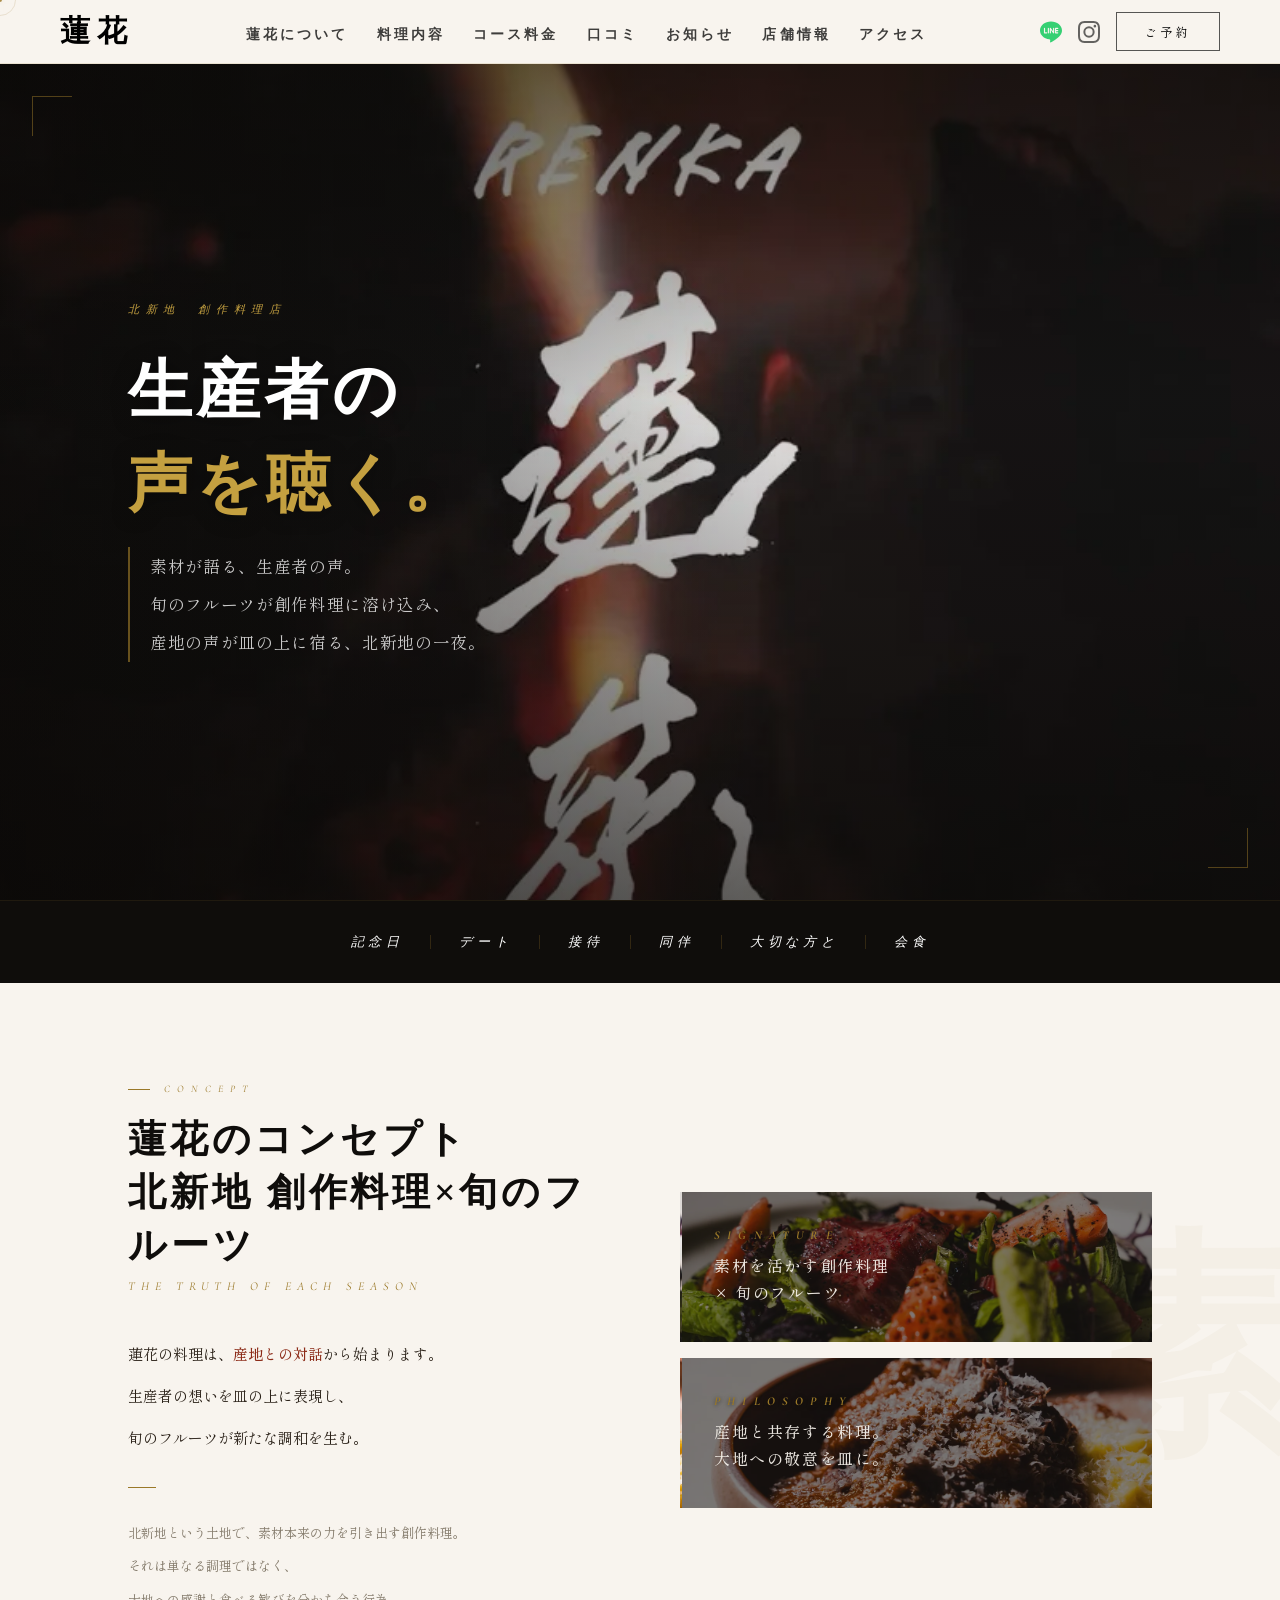
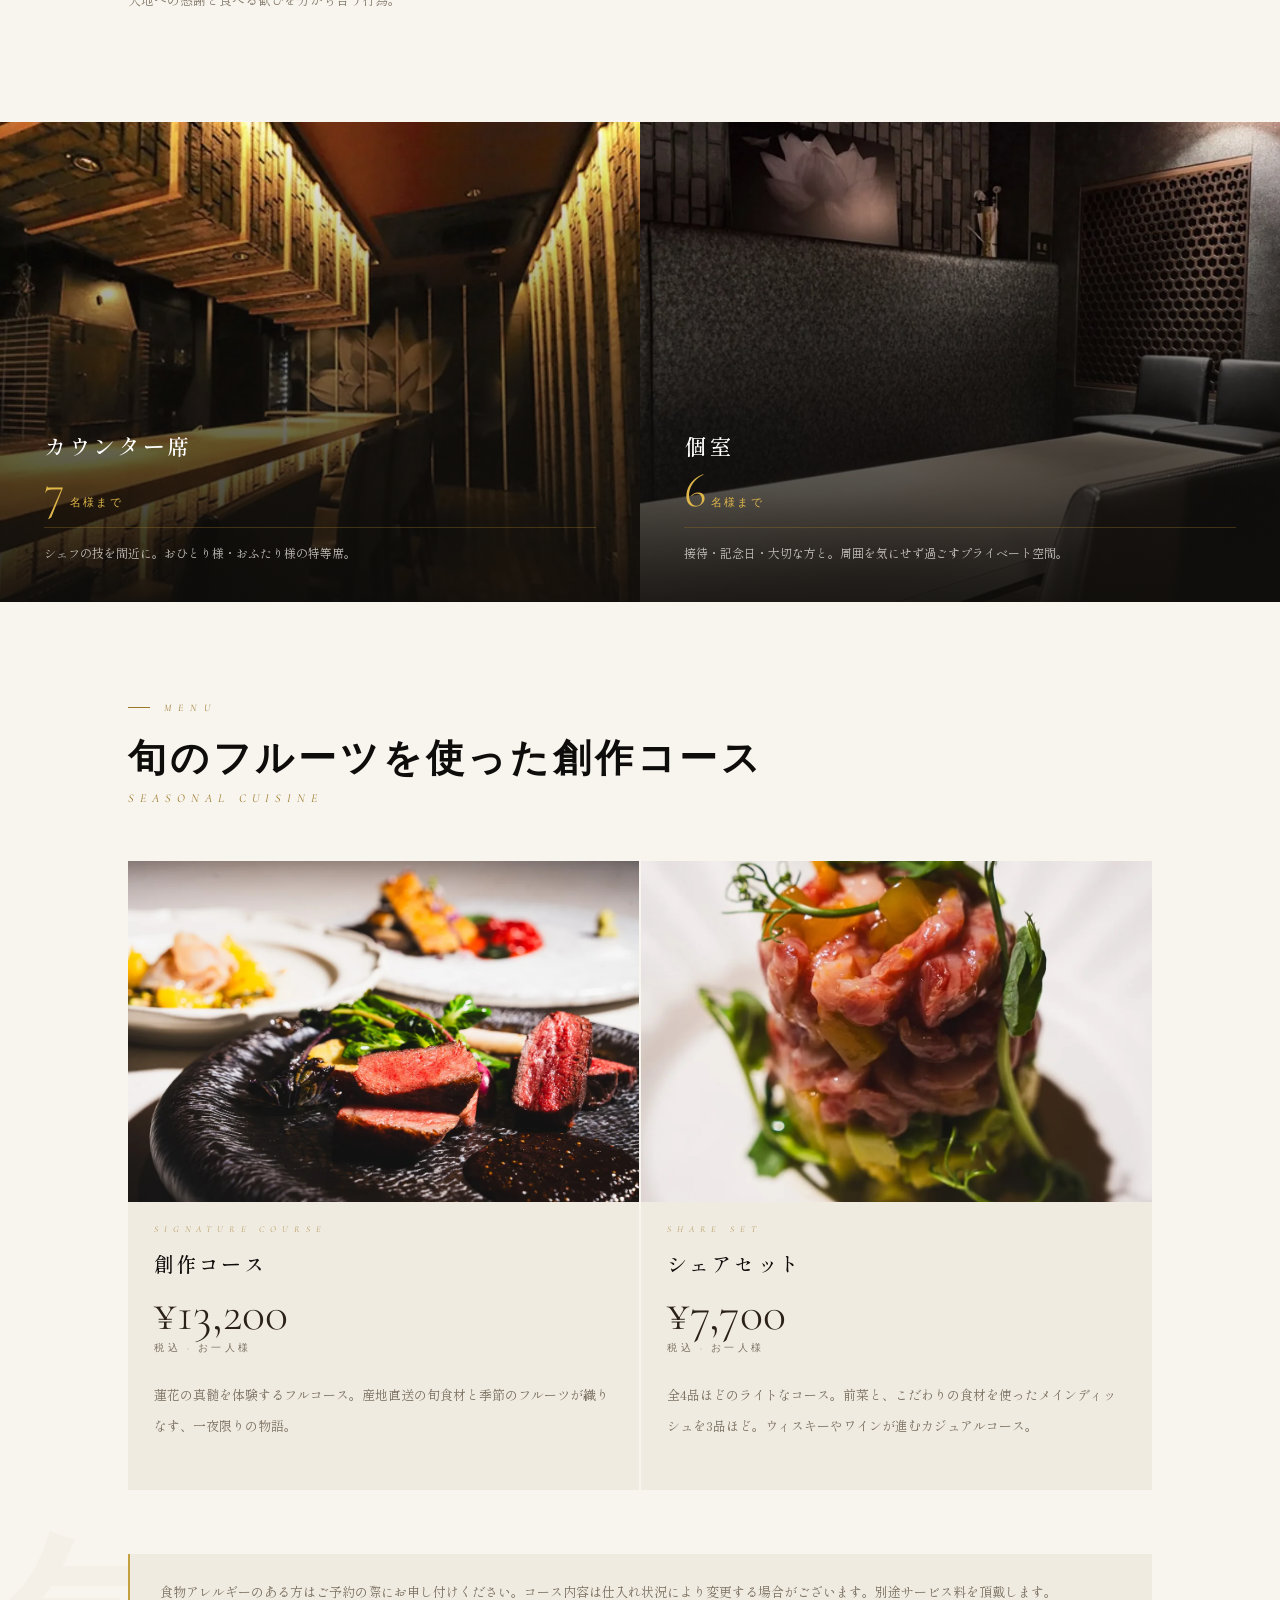
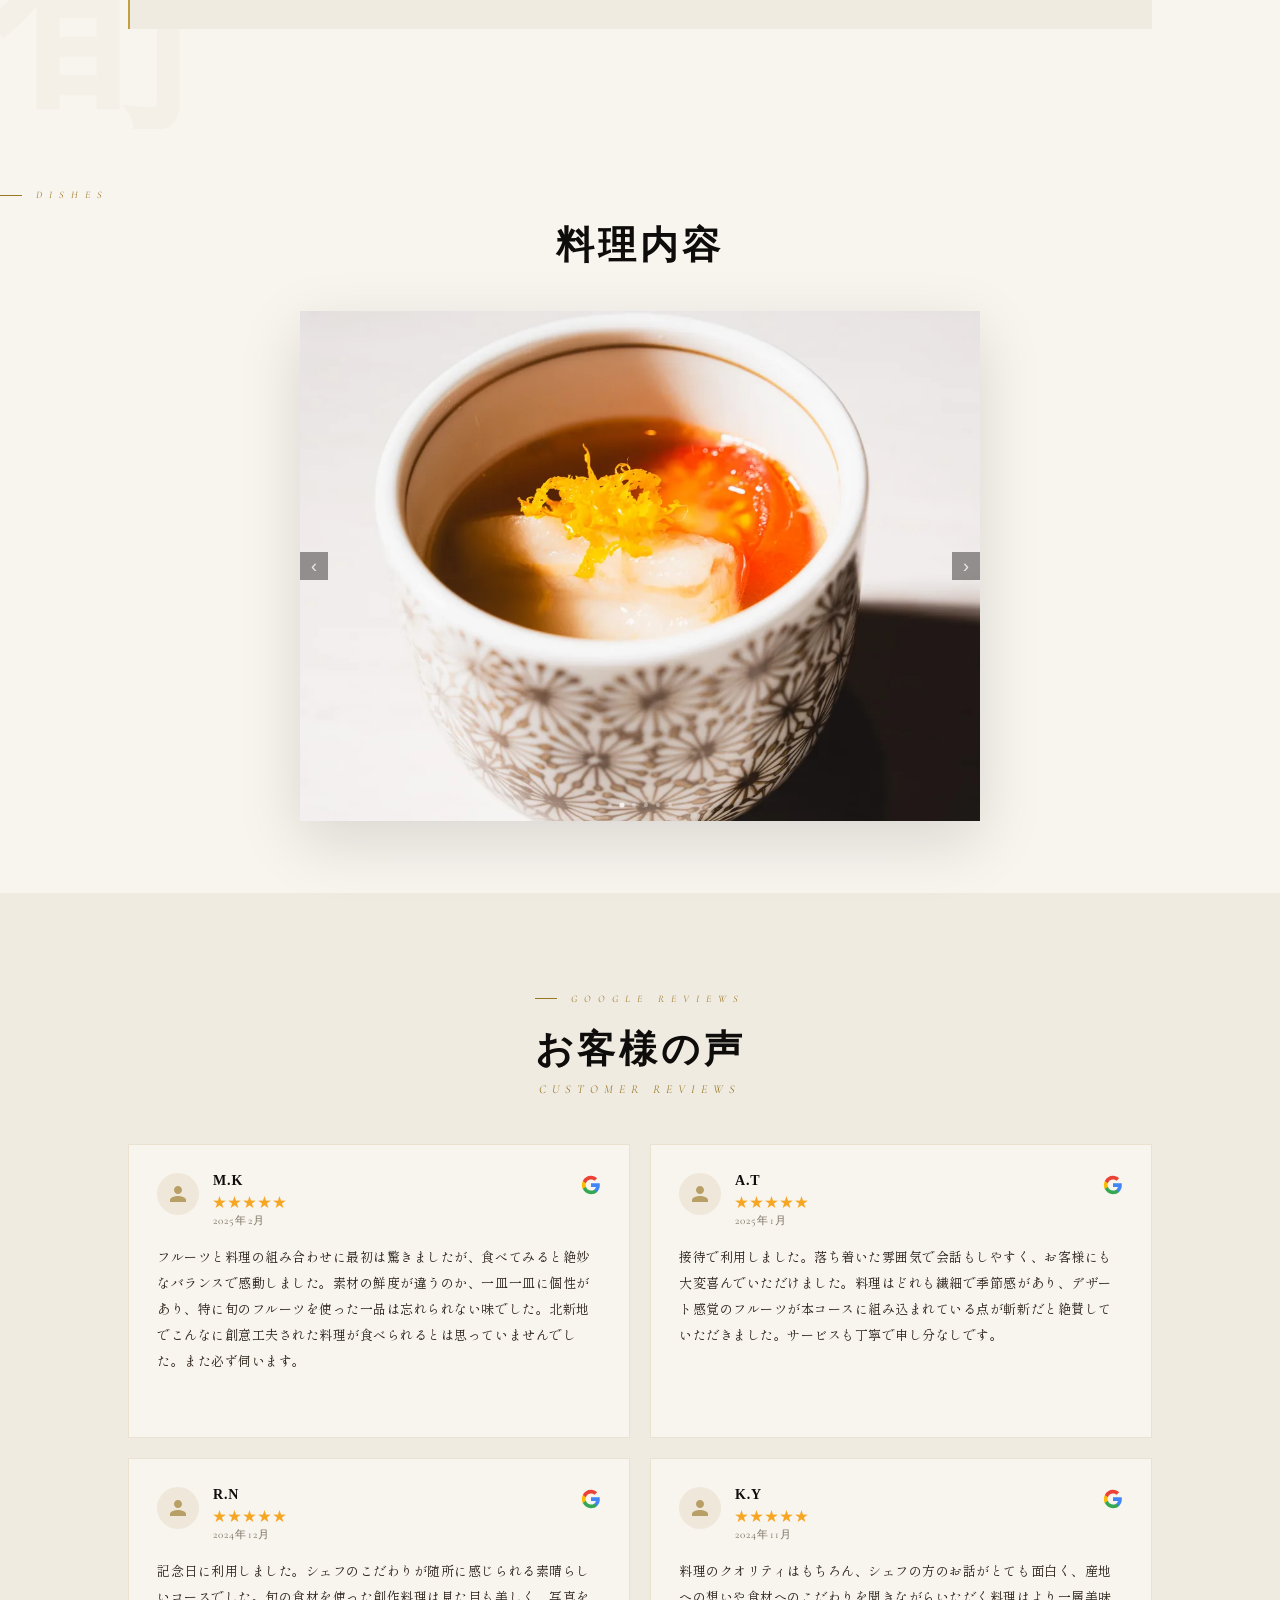
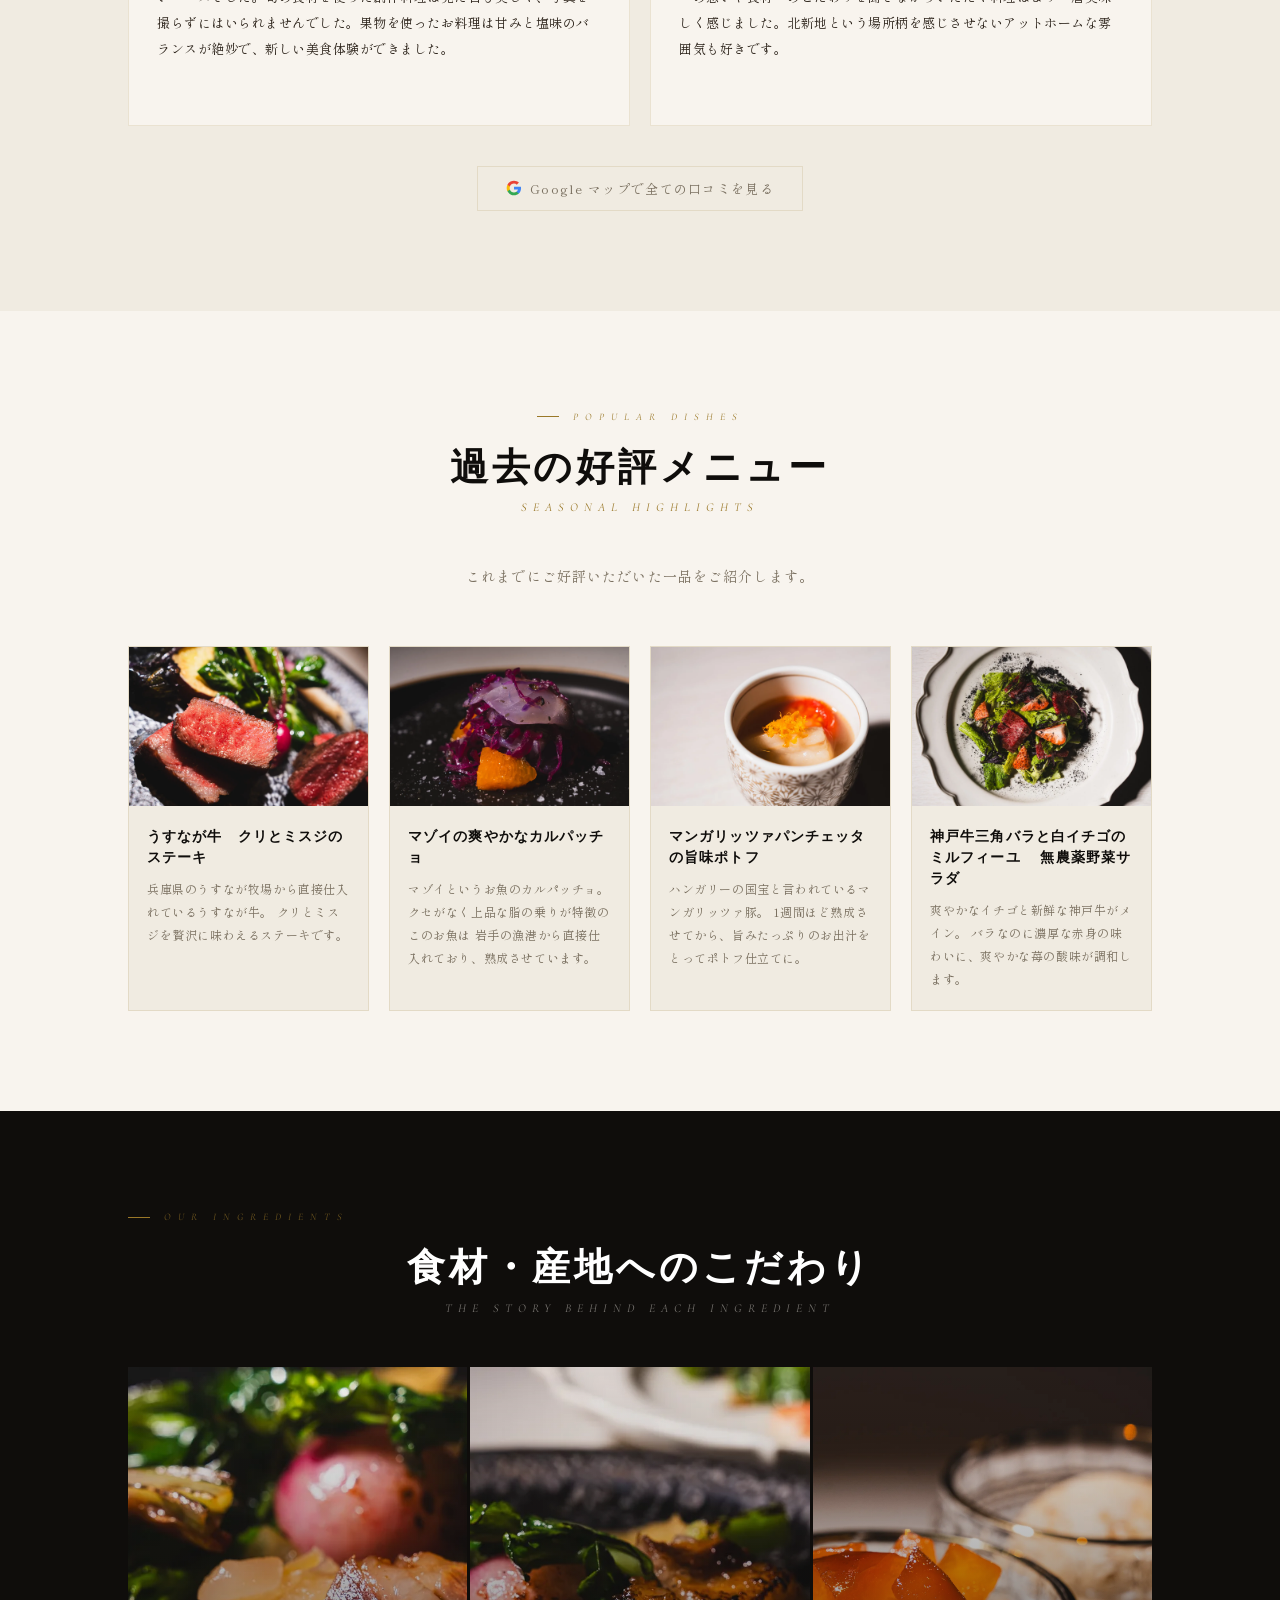
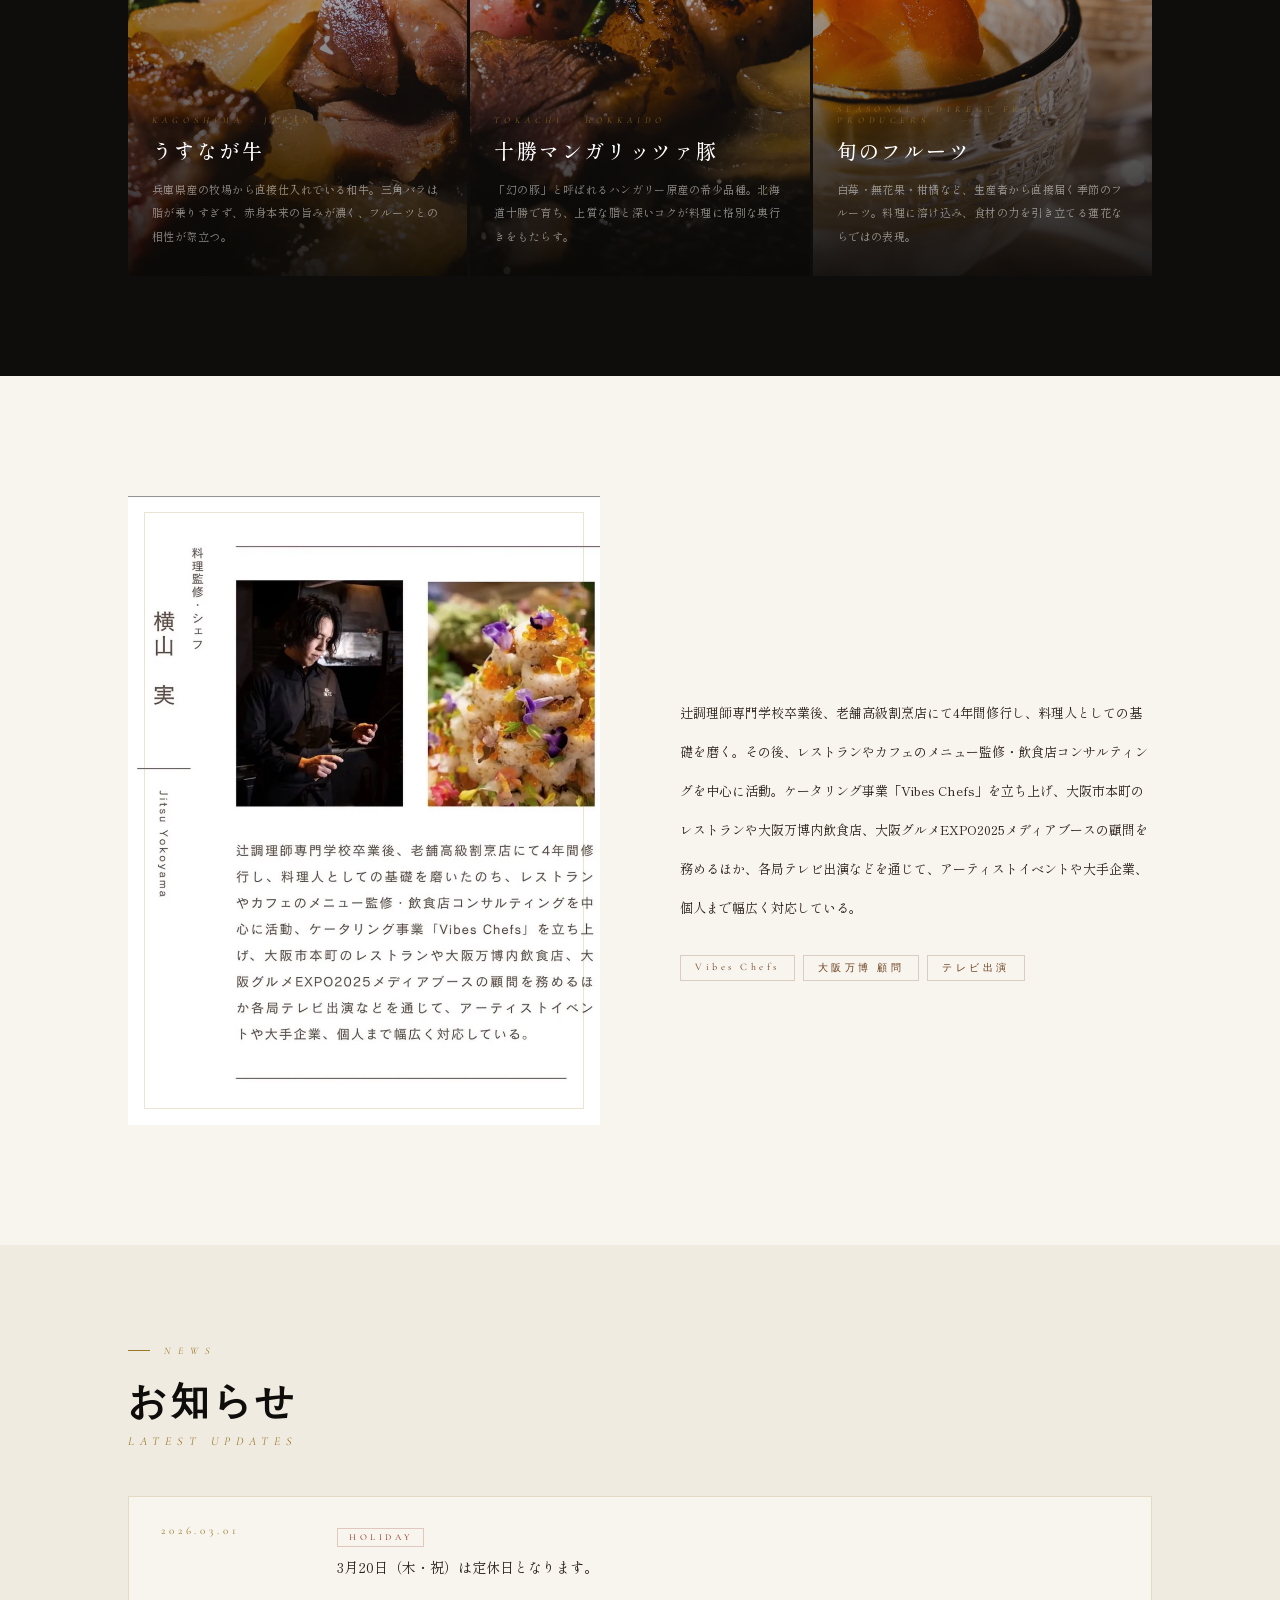
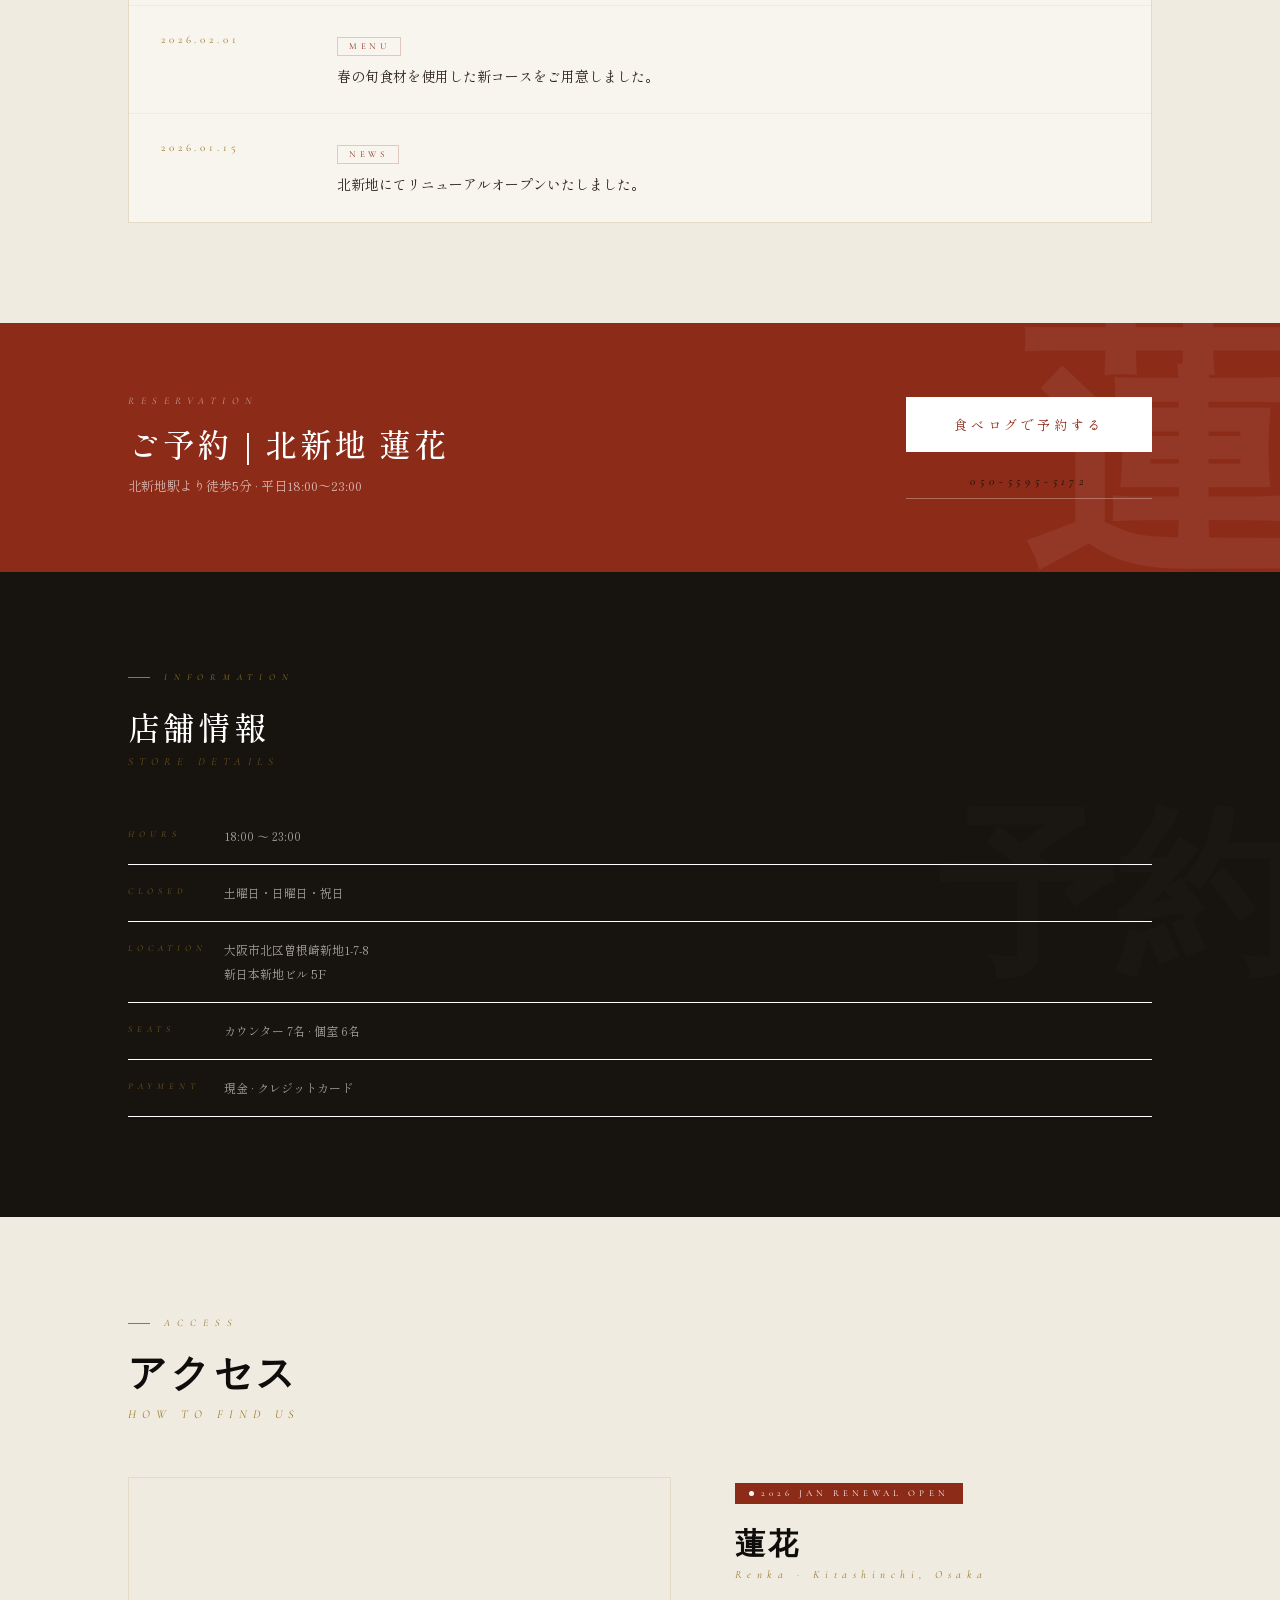
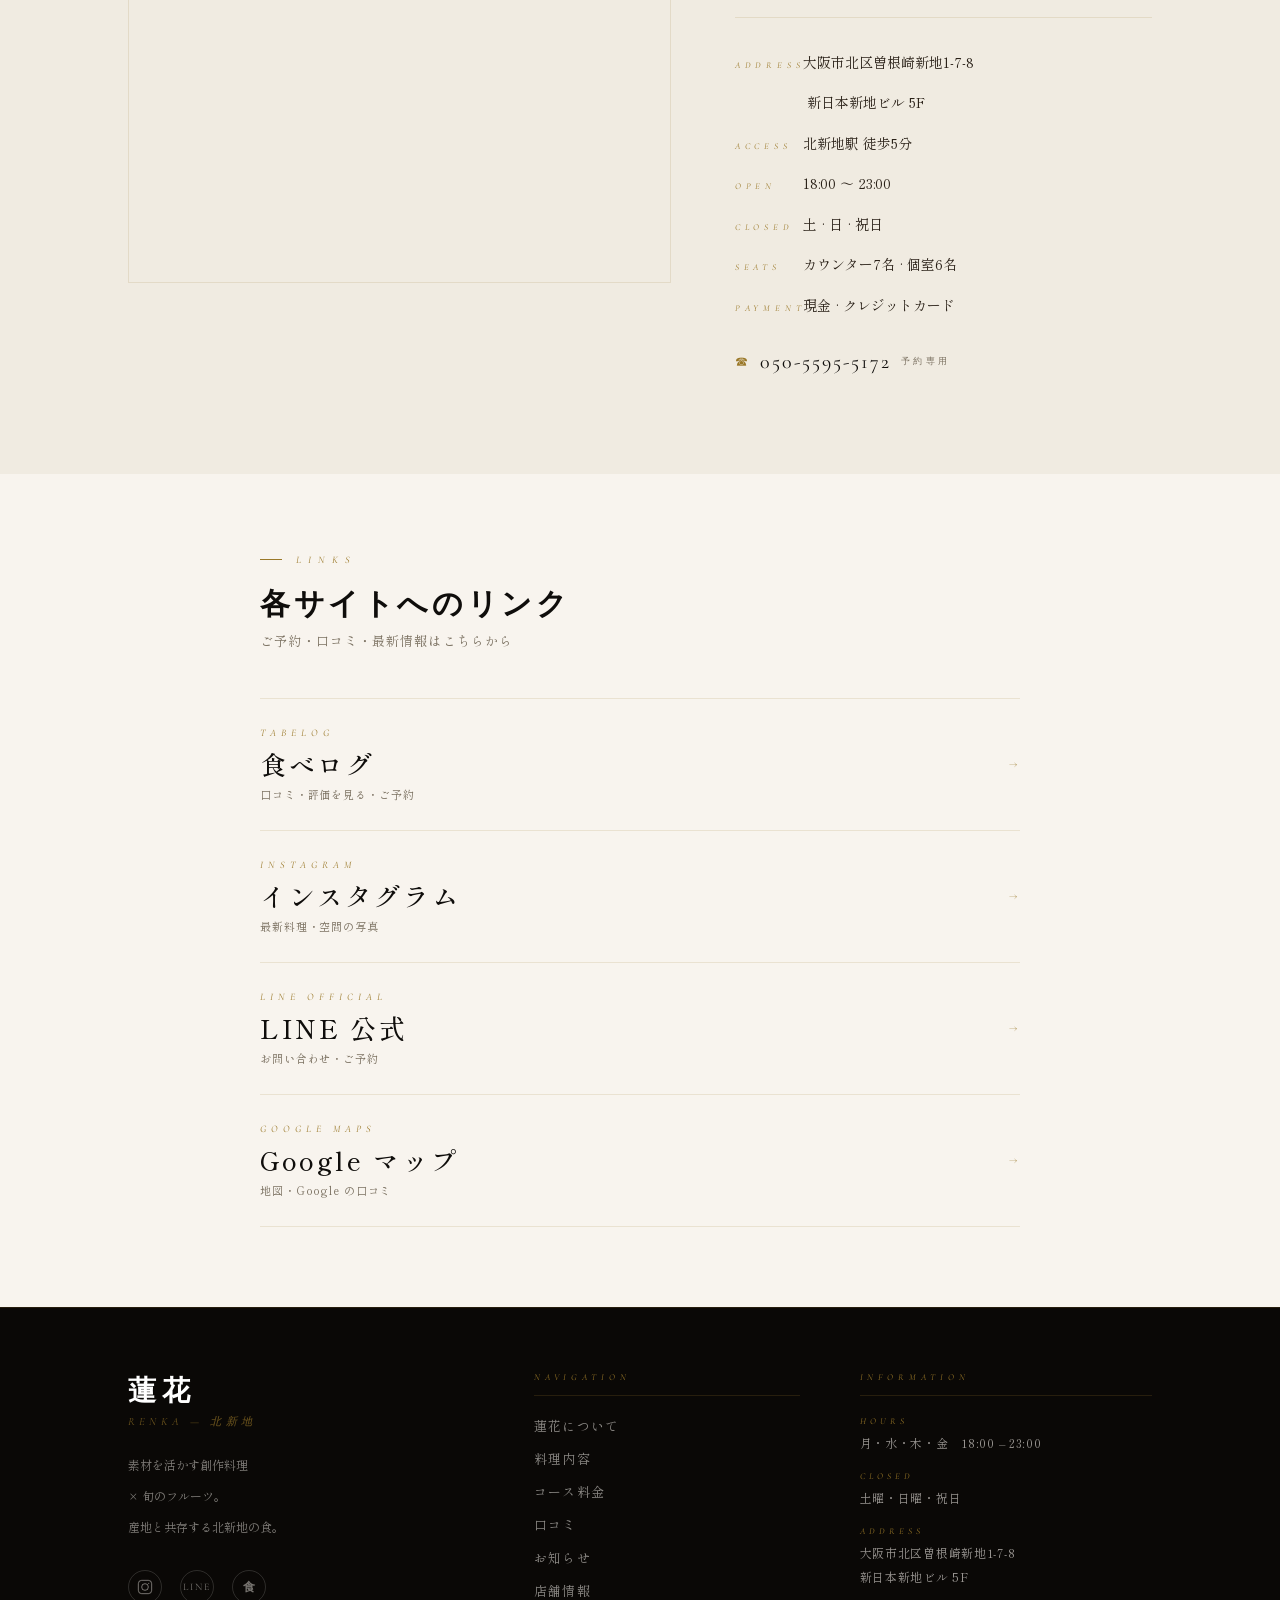
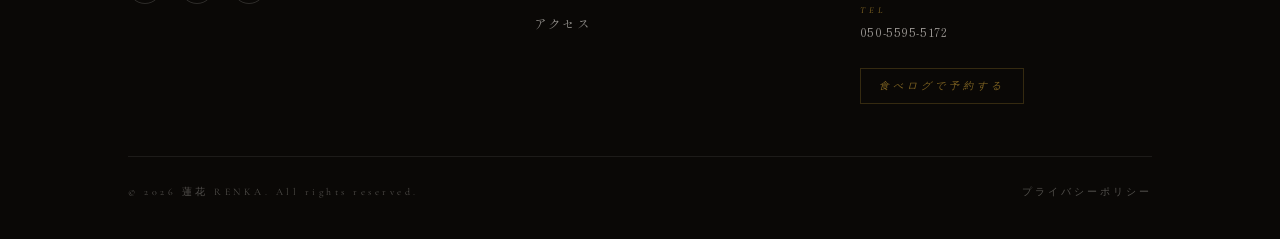
==== commit 32235160: "Fix mobile autoplay: inline critical video CSS, robust play() retries" ====
--- a/index.html
+++ b/index.html
@@ -84,16 +84,21 @@
 ]
 </script>
 
-<link rel="stylesheet" href="renka.css">
-
-<script src="slideshow.js" defer>
-
-</script>
+<style>
+#loader{position:fixed;inset:0;background:#0f0d0b;z-index:3000;display:flex;align-items:center;justify-content:center;}
+.skip-loader #loader{display:none!important}
+#hero{position:relative;overflow:hidden;}
+.hero-r{position:absolute;inset:0;z-index:0;background:#17130e;overflow:hidden;}
+.hero-video{position:absolute;inset:0;width:100%;height:100%;object-fit:cover;z-index:0;}
+</style>
+<link rel="preload" href="renka.css" as="style" onload="this.onload=null;this.rel='stylesheet'">
+<noscript><link rel="stylesheet" href="renka.css"></noscript>
+
+<script src="slideshow.js" defer></script>
 
 <link rel="icon" href="data:image/svg+xml,<svg xmlns='http://www.w3.org/2000/svg' viewBox='0 0 100 100'><text y='.9em' font-size='90'>🌸</text></svg>">
 <meta name="theme-color" content="#f8f4ee">
 <meta name="format-detection" content="telephone=no">
-<link rel="preload" href="renka.css" as="style">
 <link rel="preconnect" href="https://fonts.googleapis.com">
 <link rel="preconnect" href="https://fonts.gstatic.com" crossorigin>
 <link rel="preload" href="https://fonts.googleapis.com/css2?family=Cormorant+Garamond:ital,wght@0,400;1,400&family=Shippori+Mincho+B1:wght@400;500;600&family=Shippori+Mincho:wght@400;500&display=swap" as="style" onload="this.onload=null;this.rel='stylesheet'">
@@ -251,10 +256,10 @@
       muted
       loop
       playsinline
-      preload="metadata"
+      preload="auto"
       poster="写真/hero-poster.webp"
     >
-      <source src="動画/hero.mp4" type="video/mp4">
+      <source src="video/hero.mp4" type="video/mp4">
     </video>
     <div class="hero-overlay"></div>
     <div class="hero-frame-tl"></div>
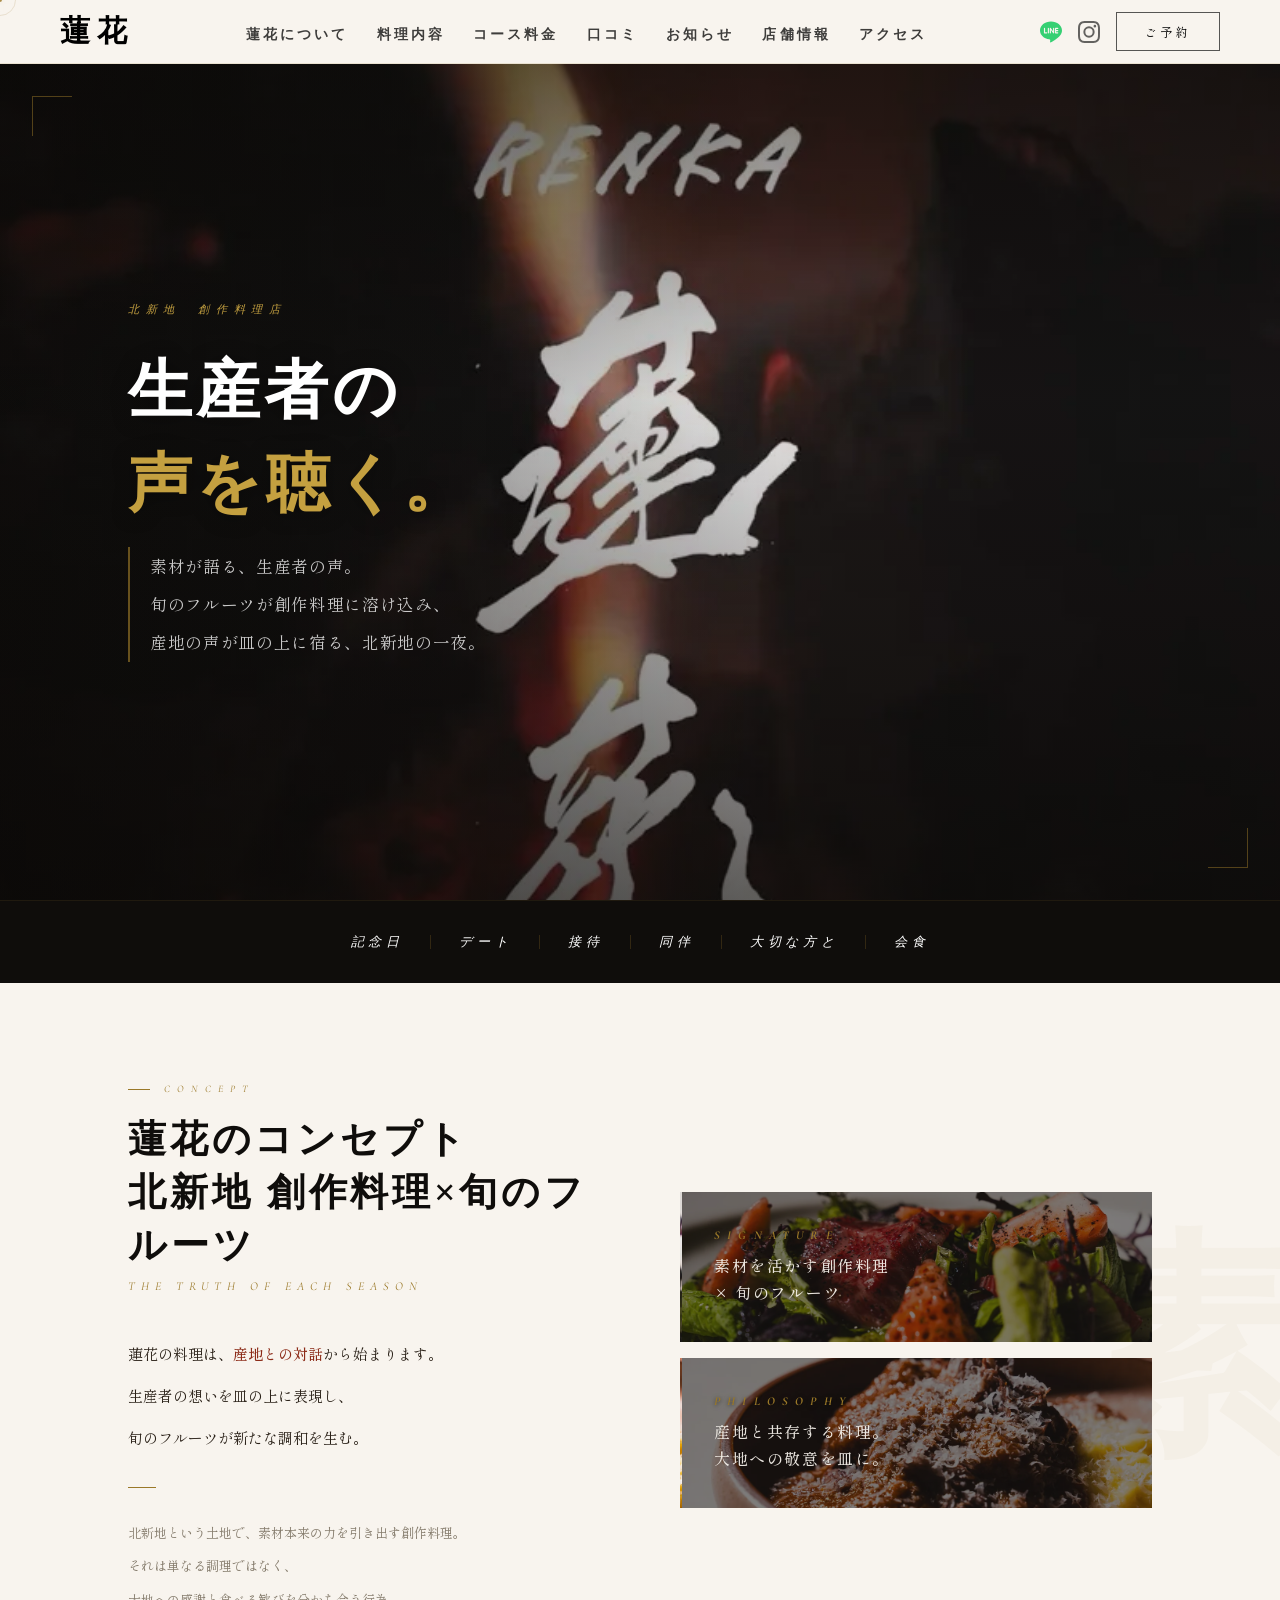
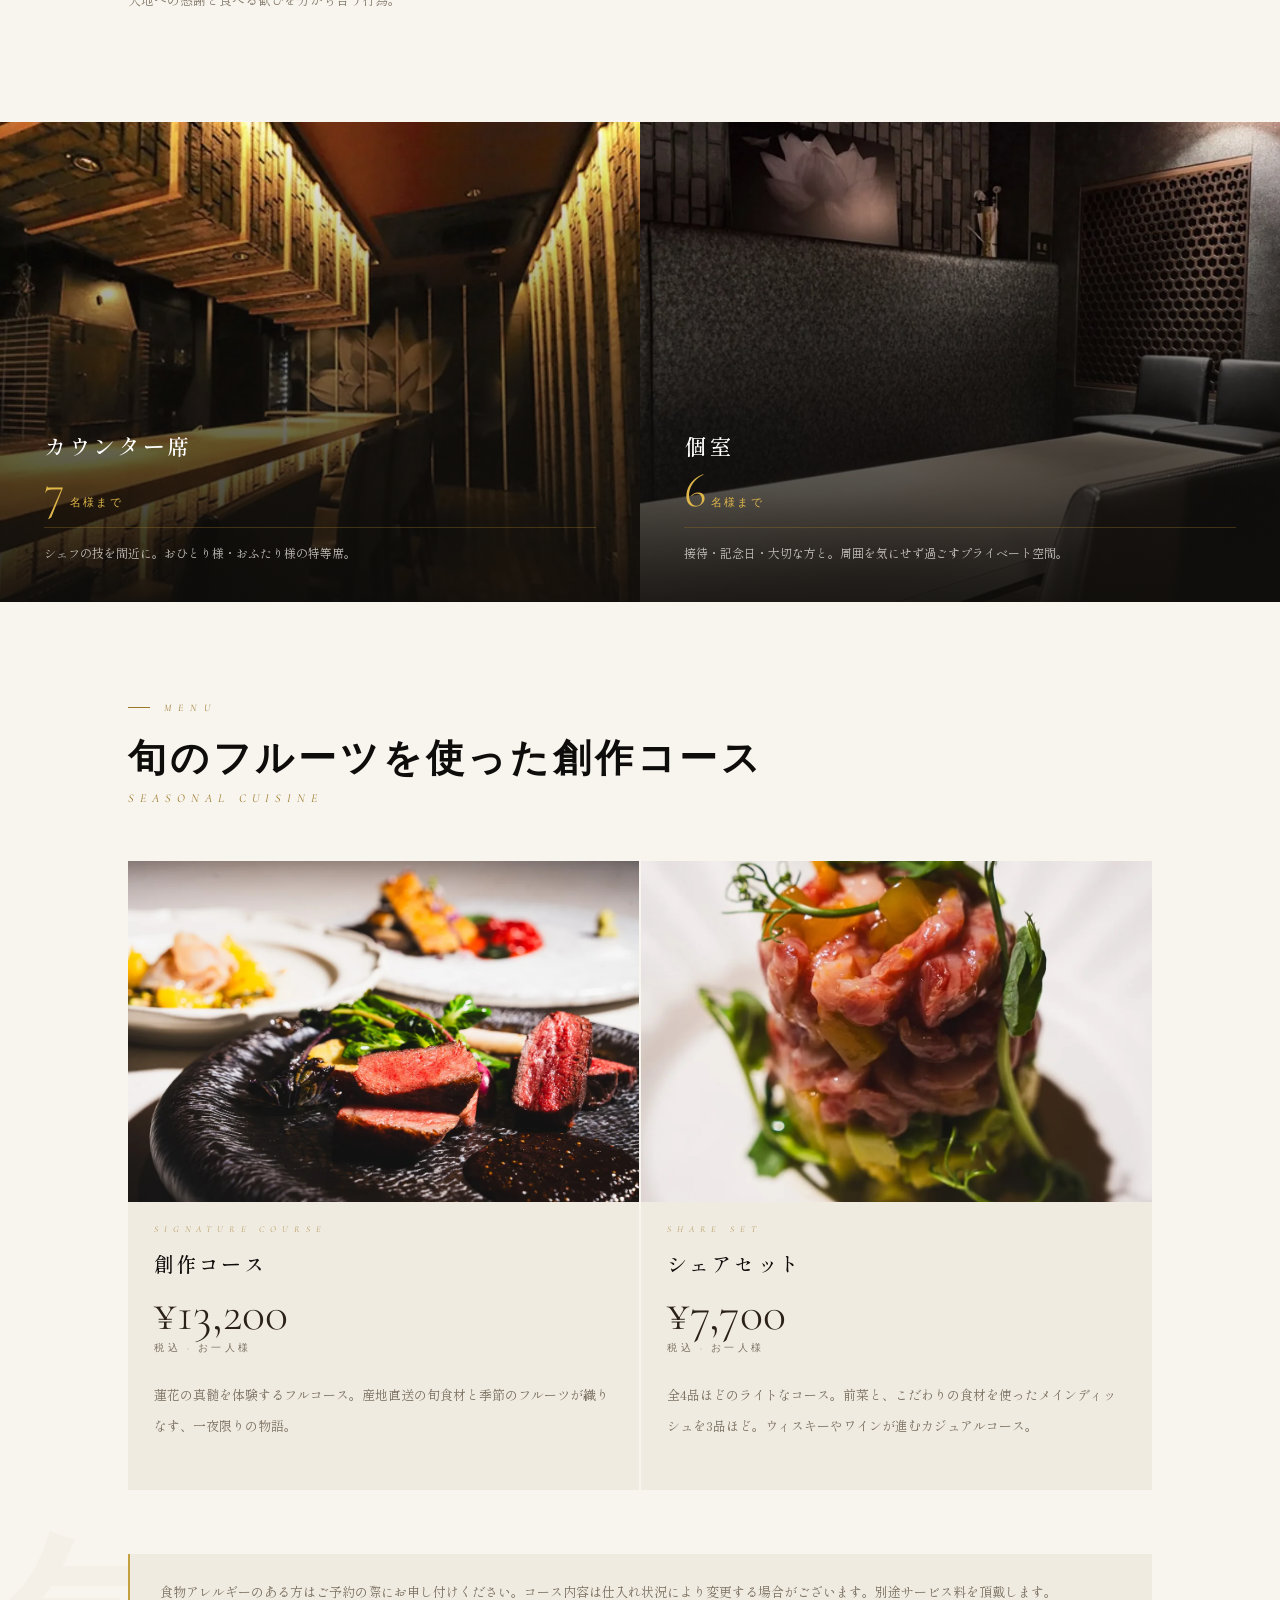
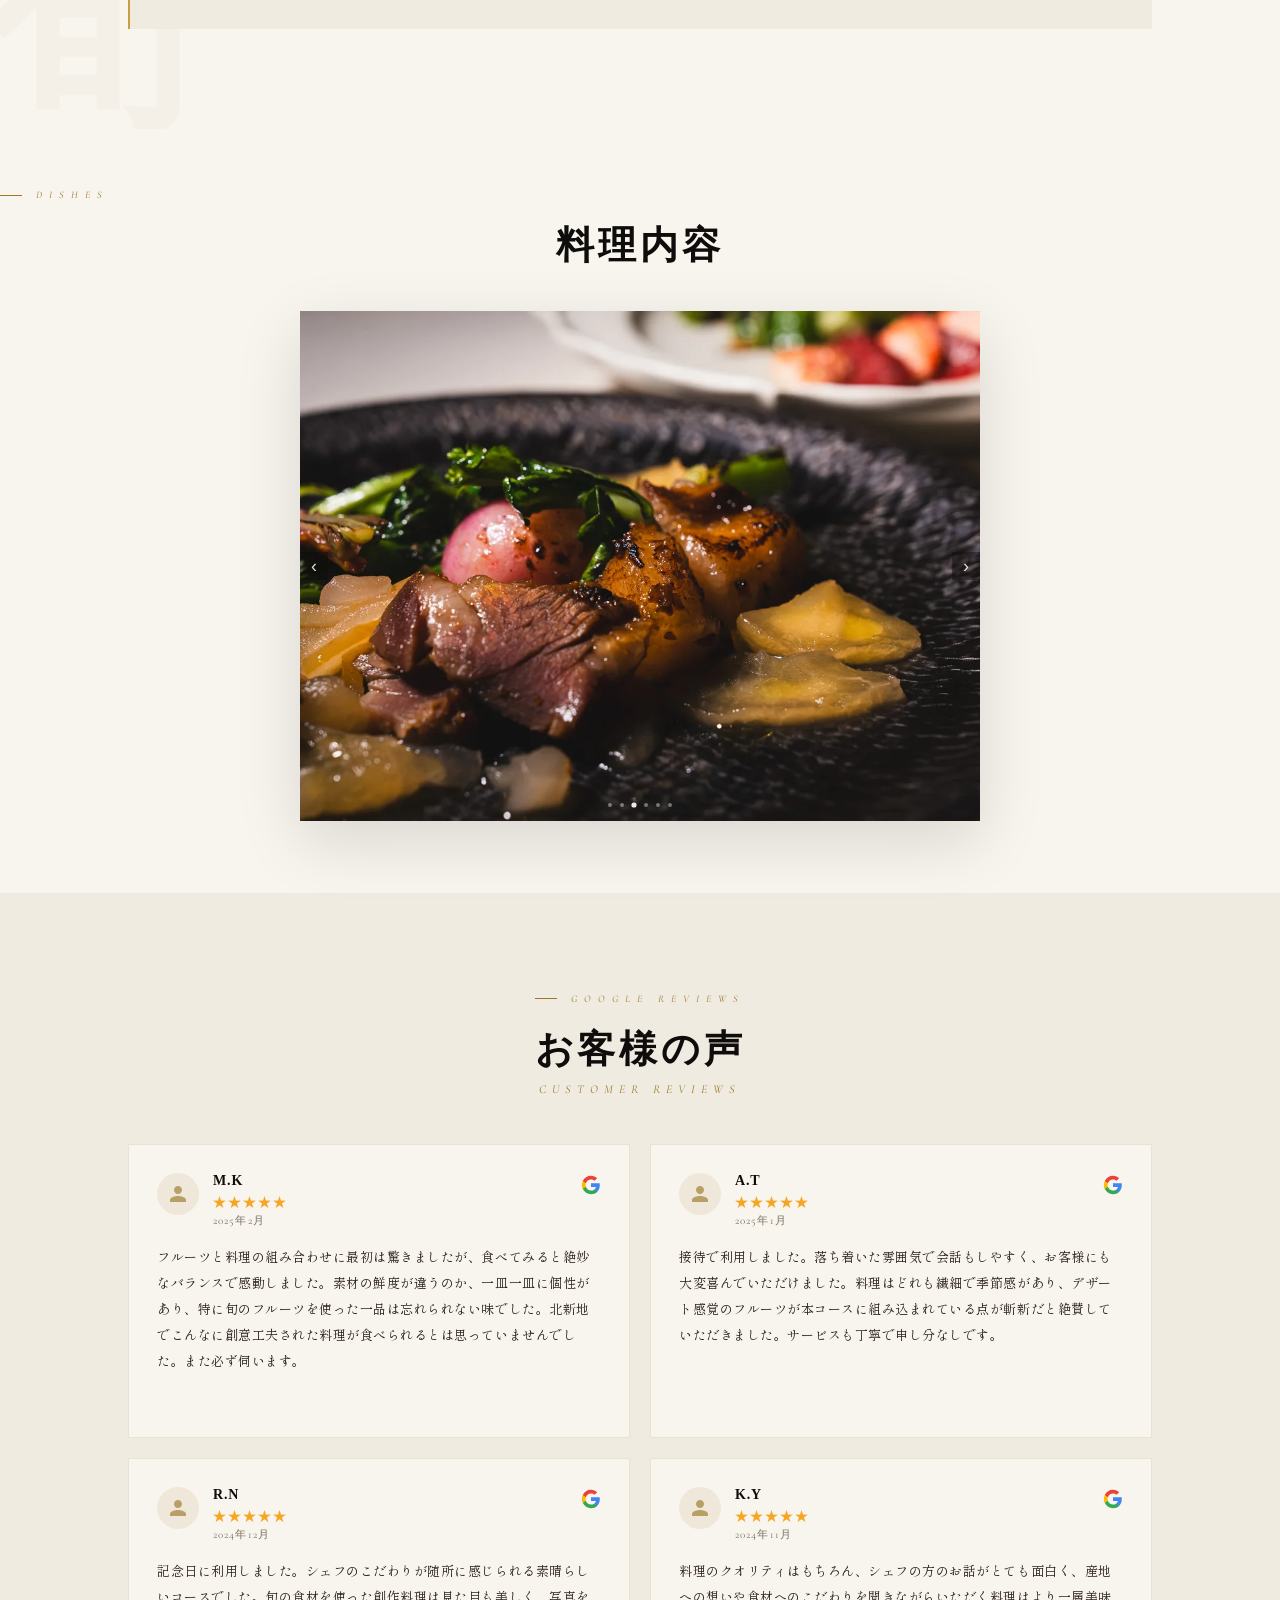
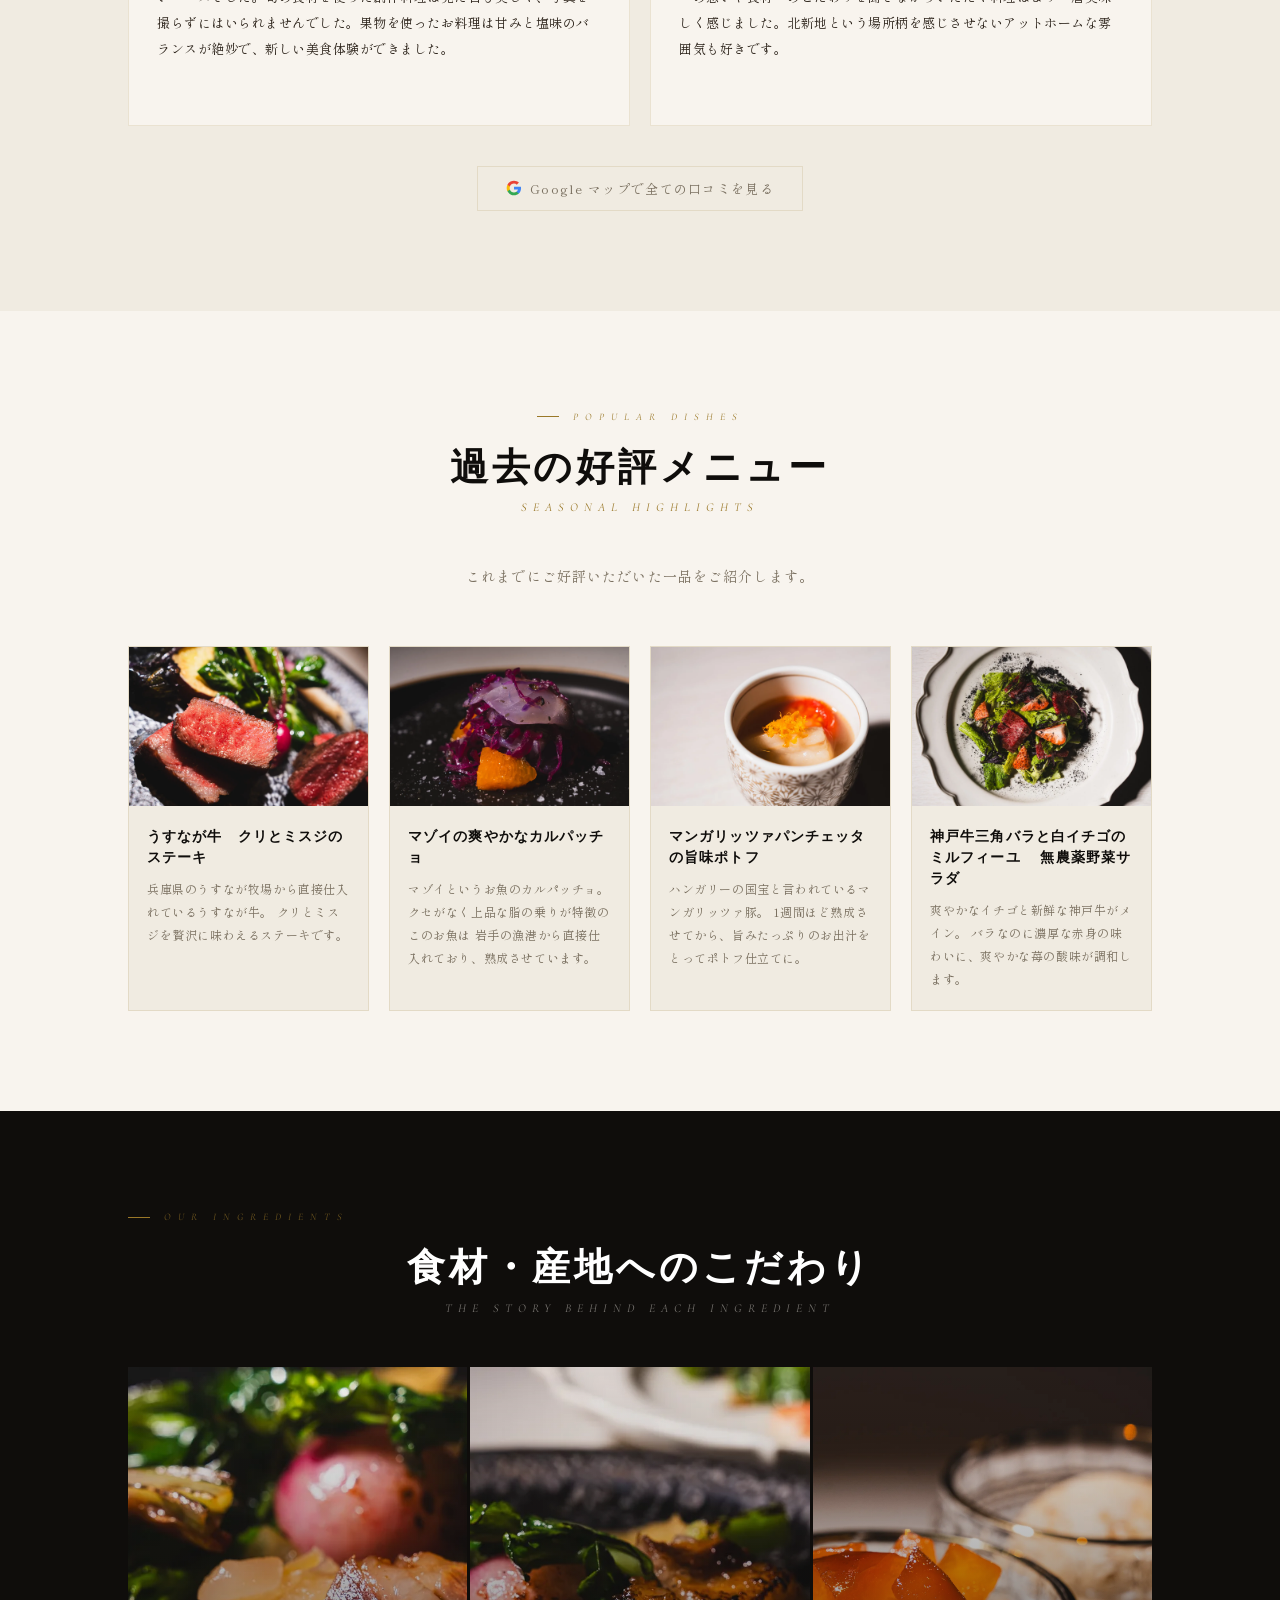
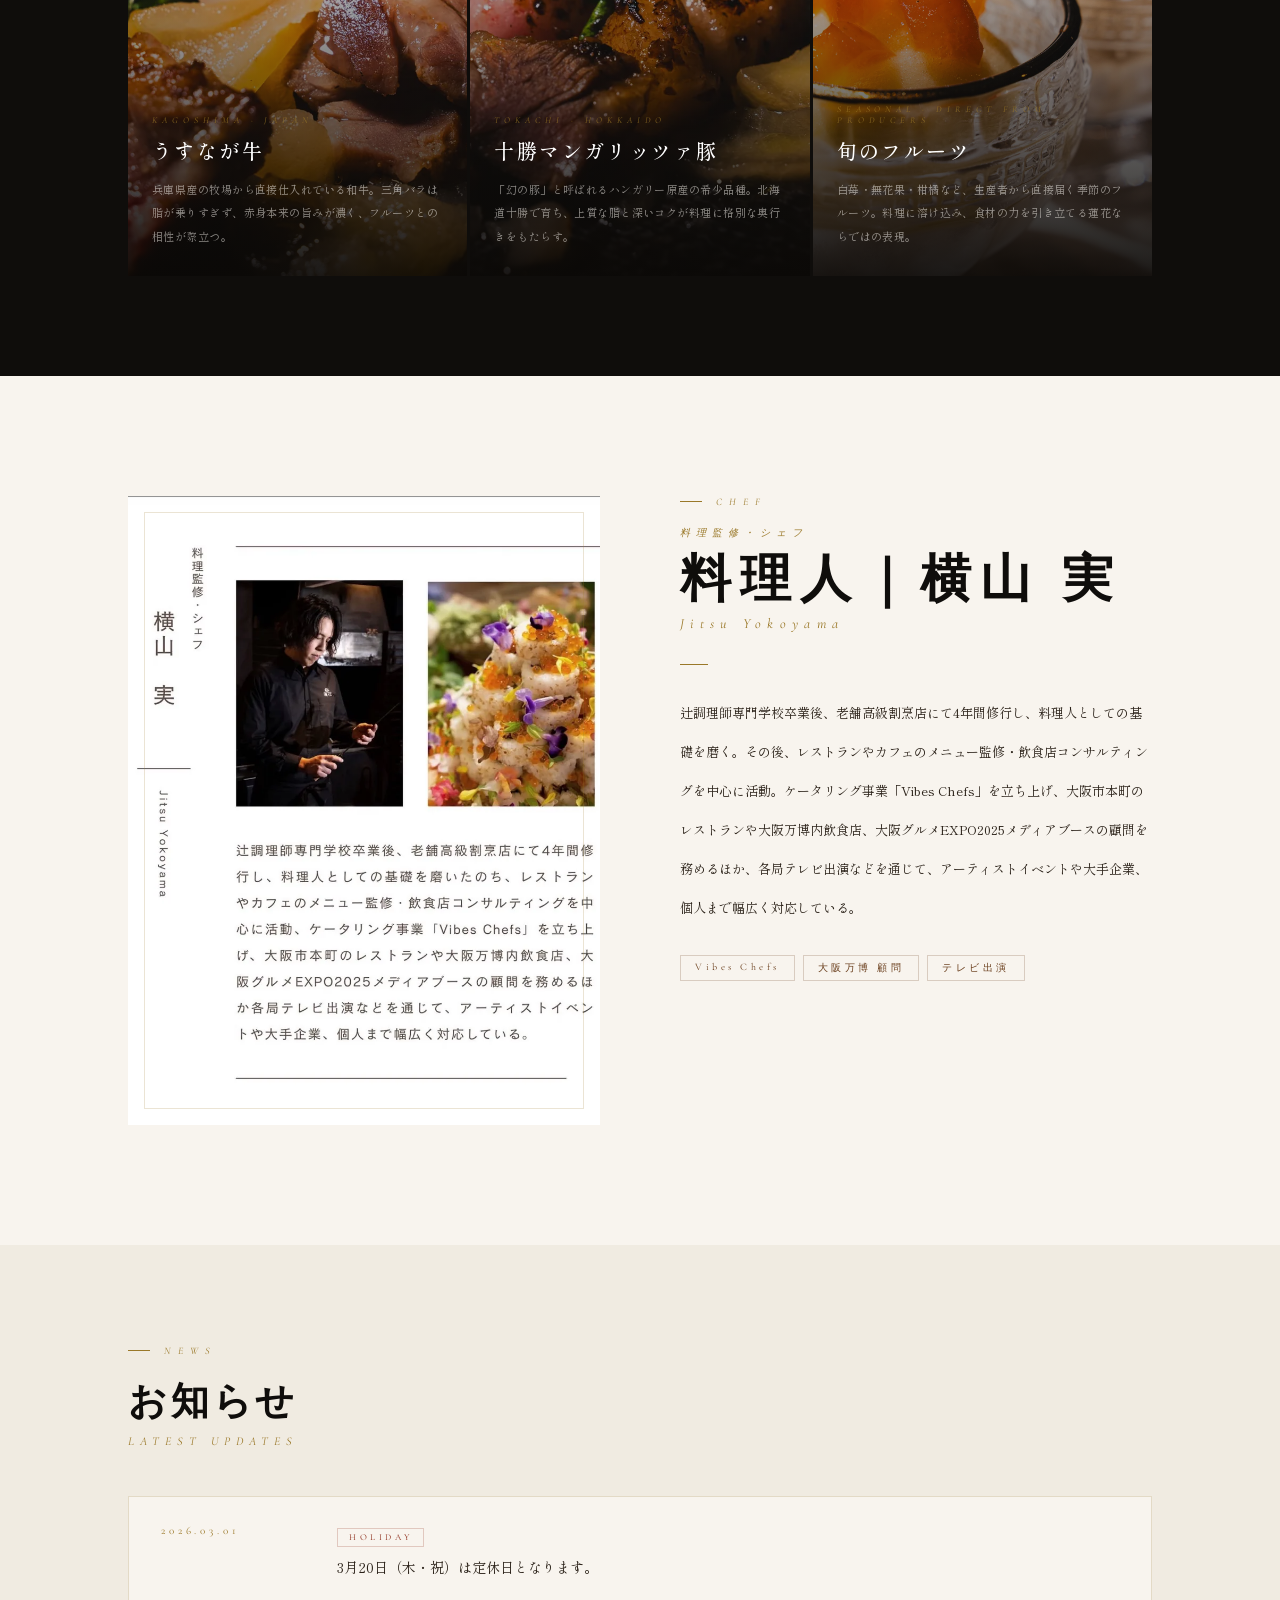
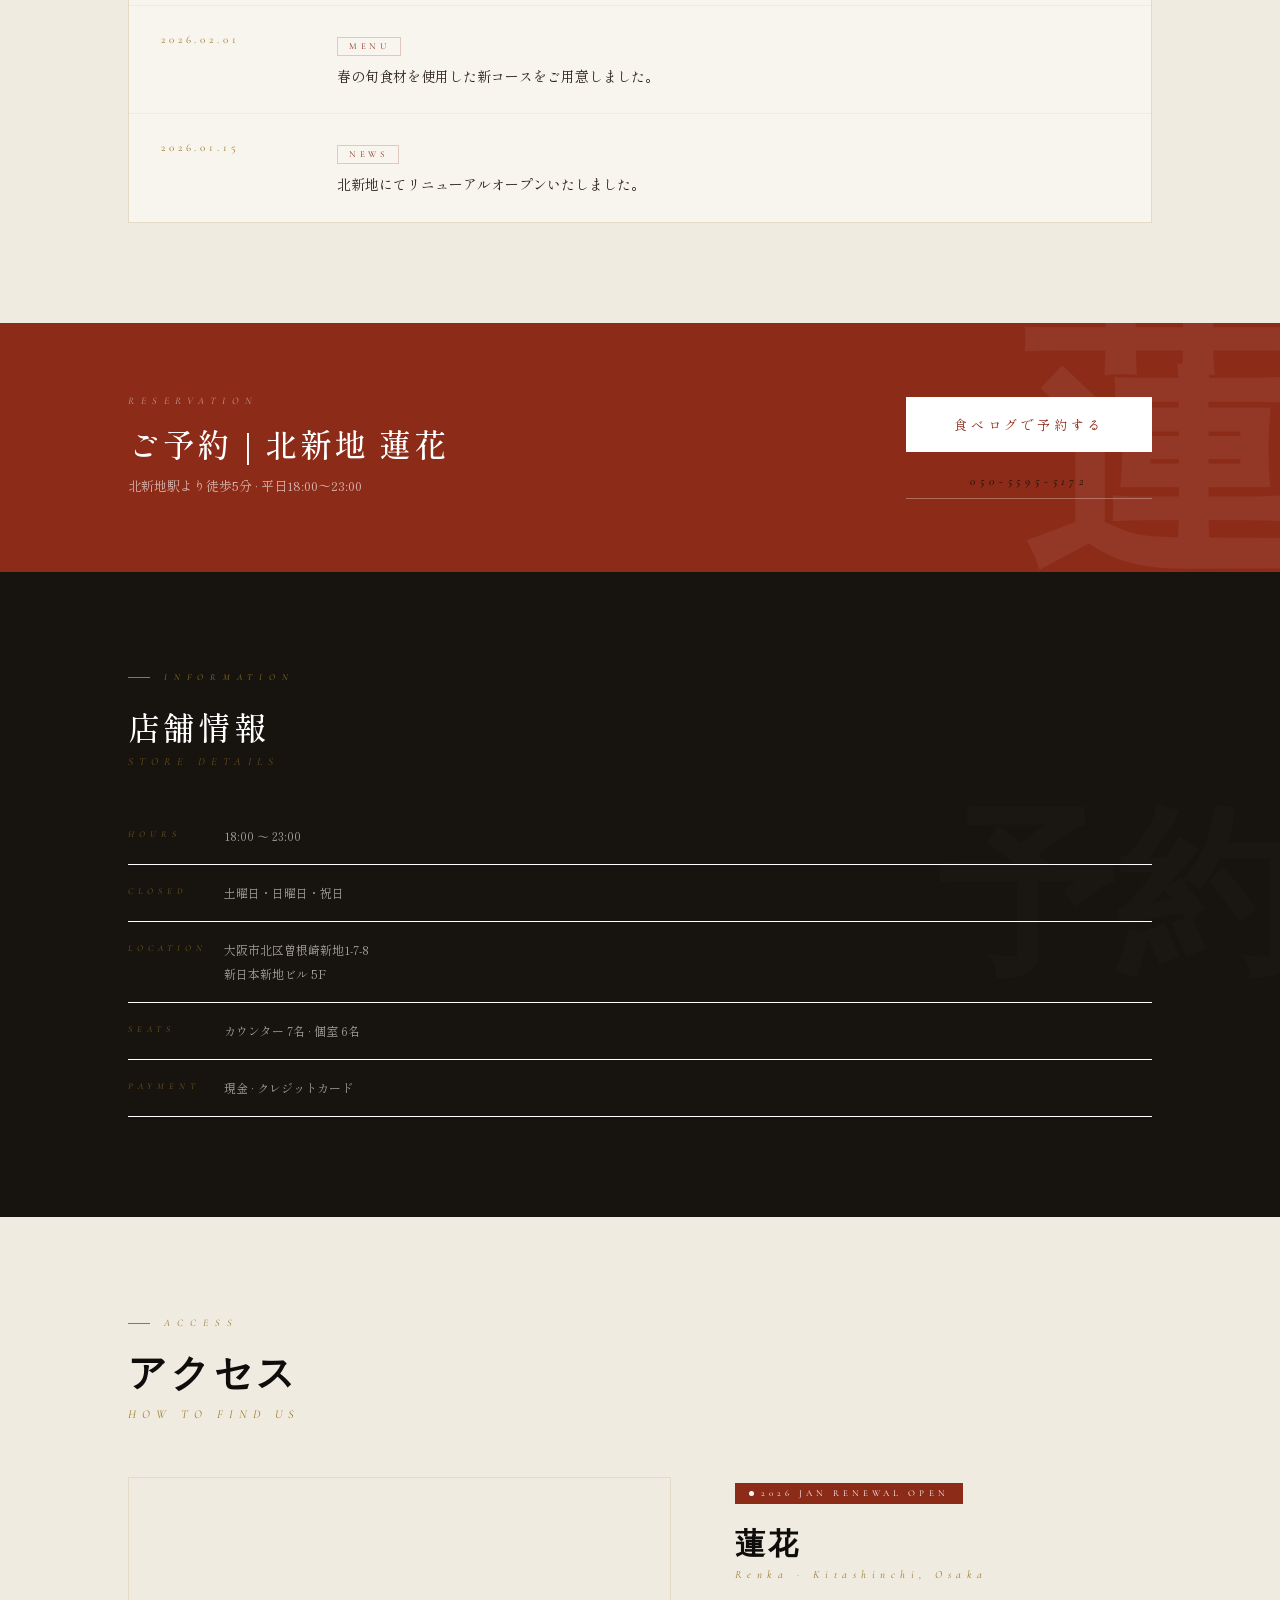
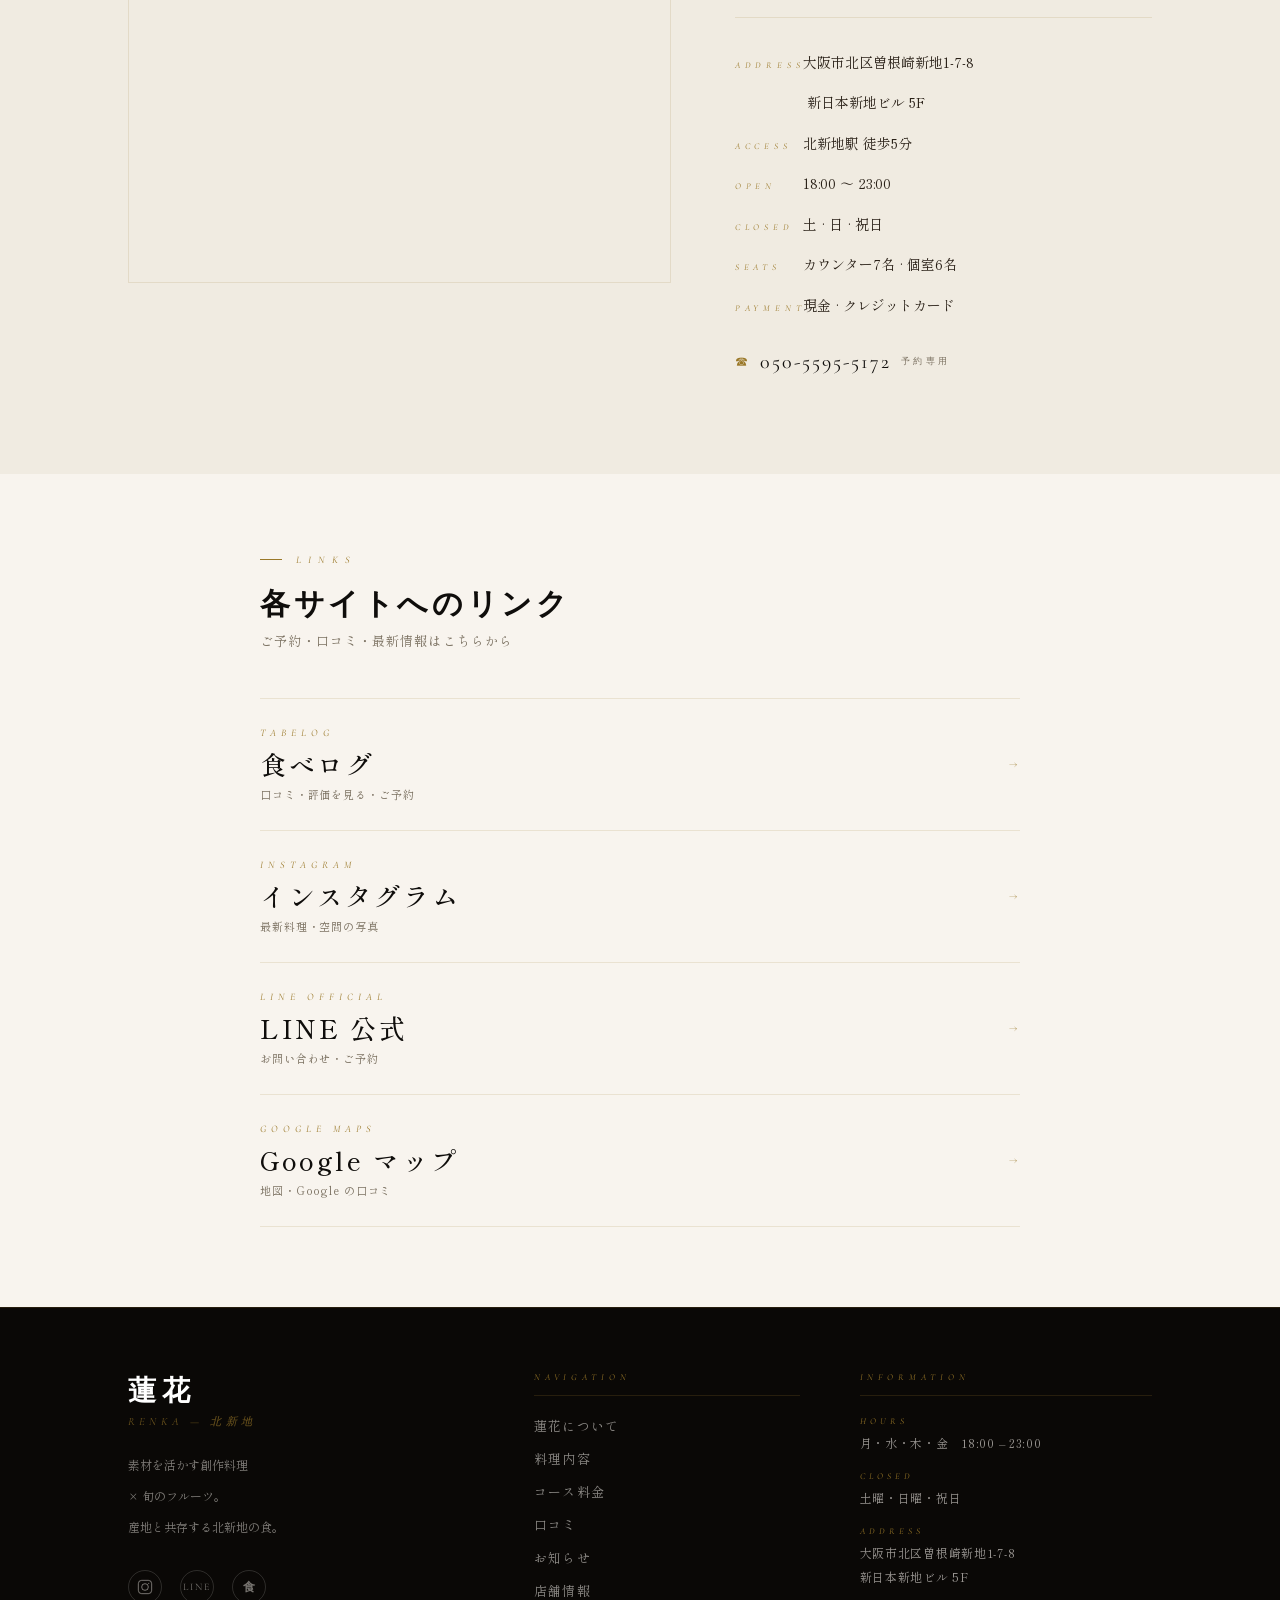
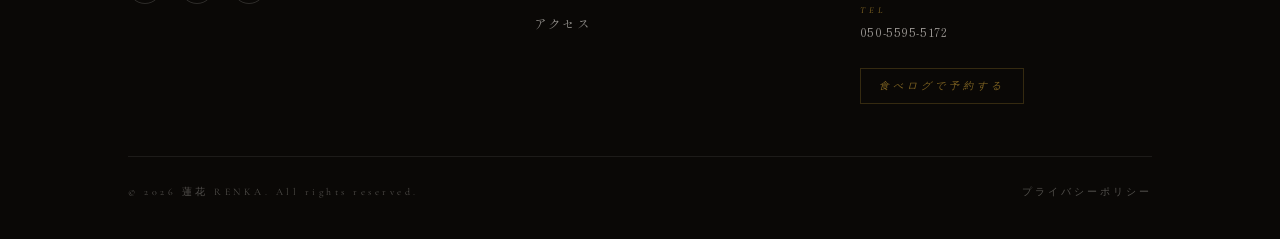
==== commit 63c361f1: "Low Power Mode fallback: show poster image when video autoplay is blocked" ====
--- a/index.html
+++ b/index.html
@@ -89,7 +89,7 @@
 .skip-loader #loader{display:none!important}
 #hero{position:relative;overflow:hidden;}
 .hero-r{position:absolute;inset:0;z-index:0;background:#17130e;overflow:hidden;}
-.hero-video{position:absolute;inset:0;width:100%;height:100%;object-fit:cover;z-index:0;}
+.hero-video{position:absolute;inset:0;width:100%;height:100%;object-fit:cover;z-index:0;display:block;}
 </style>
 <link rel="preload" href="renka.css" as="style" onload="this.onload=null;this.rel='stylesheet'">
 <noscript><link rel="stylesheet" href="renka.css"></noscript>
@@ -249,6 +249,7 @@
 <section id="hero">
   <!-- 背景: 動画フルスクリーン -->
   <div class="hero-r">
+    <img id="hero-poster-img" src="写真/hero-poster.webp" class="hero-video" alt="" aria-hidden="true" fetchpriority="high">
     <video
       id="hero-video"
       class="hero-video"
@@ -257,7 +258,6 @@
       loop
       playsinline
       preload="auto"
-      poster="写真/hero-poster.webp"
     >
       <source src="video/hero.mp4" type="video/mp4">
     </video>
